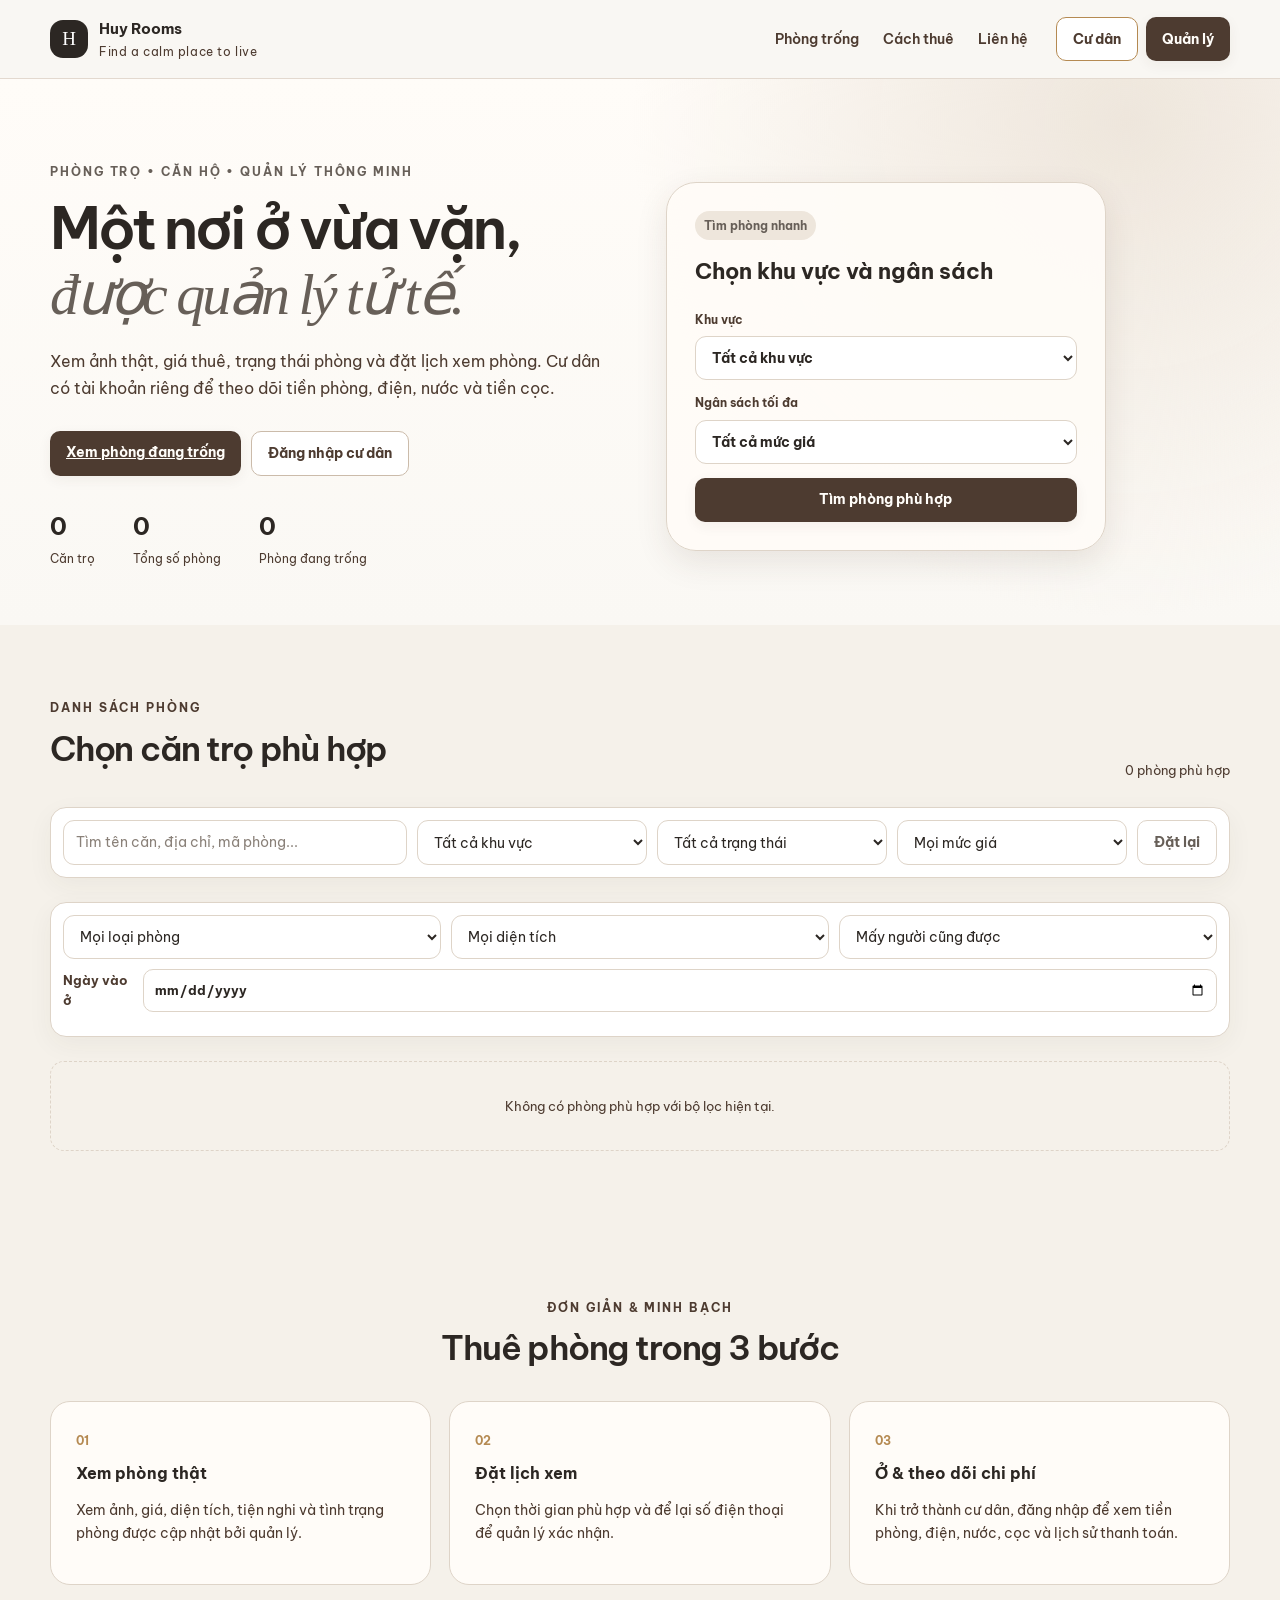
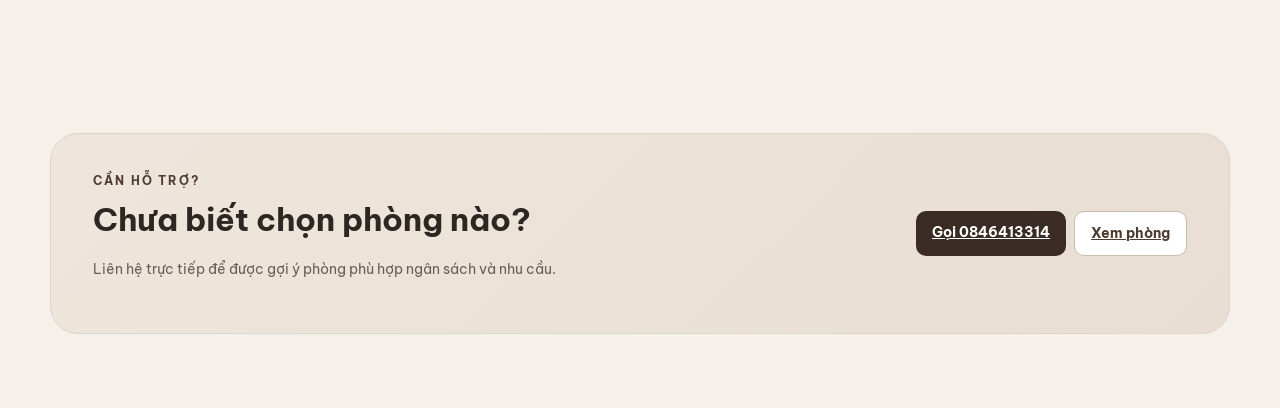
==== apps-script/Index.html @ 815662a1 "Add files via upload" ====
<!DOCTYPE html>
<html lang="vi">
<head>
  <base target="_top">
  <meta charset="UTF-8" />
  <meta name="description" content="Huy Rooms — tìm phòng trọ, xem ảnh, đặt lịch xem phòng trực tuyến." />
  <meta name="viewport" content="width=device-width, initial-scale=1.0" />
  <meta name="theme-color" content="#F6F1EA" />
  <title>Huy Rooms — Tìm phòng & Quản lý nhà trọ</title>
  <link rel="preconnect" href="https://fonts.googleapis.com">
  <link rel="preconnect" href="https://fonts.gstatic.com" crossorigin>
  <link href="https://fonts.googleapis.com/css2?family=Be+Vietnam+Pro:wght@400;500;600;700&display=swap" rel="stylesheet">
  <style>
:root{--bg:#F5F1EA;--bg-soft:#FAF8F4;--surface:#FFFCF8;--surface-elevated:#FFFFFF;--surface-muted:#EEE6DC;--primary:#4D3B30;--primary-hover:#3A2C24;--primary-soft:#E8DED3;--gold:#B58A52;--gold-hover:#9C7444;--gold-soft:#E8D5B7;--gold-pale:#F5ECDD;--sage:#718071;--sage-hover:#5D6C5F;--sage-soft:#E5ECE5;--text:#2C2723;--text-secondary:#675F58;--text-muted:#8A8179;--text-on-dark:#FFFDF9;--border:#DED4C8;--border-strong:#CBBBAA;--success:#567260;--success-bg:#E7F0E9;--warning:#7A5C33;--warning-bg:#F7EEDC;--danger:#96473E;--danger-bg:#F8E8E5;--info:#526E80;--info-bg:#E6EEF2;--sidebar-start:#2E2722;--sidebar-end:#49392F;--sidebar-text:#E8DDD1;--sidebar-muted:#B6A99E;--sidebar-active:#C49A62;--shadow-sm:0 4px 14px rgba(67,50,39,.06);--shadow-md:0 12px 32px rgba(67,50,39,.10);--shadow-lg:0 22px 60px rgba(67,50,39,.14);--focus-ring:0 0 0 3px rgba(181,138,82,.24);--radius-sm:10px;--radius-md:14px;--radius-lg:20px;--radius-xl:28px;--bg:#F5F1EA;--paper:#FFFCF8;--paper2:#EEE6DC;--beige:#E8DED3;--beige2:#CBBBAA;--ink:#2C2723;--muted:#675F58;--line:#DED4C8;--accent:#4D3B30;--accent2:#B58A52;--green:#718071;--danger:#96473E;--warn:#7A5C33;--shadow:var(--shadow-md);--radius:22px}*{box-sizing:border-box}html{scroll-behavior:smooth}body{margin:0;background:var(--bg);color:var(--ink);font-family:'Be Vietnam Pro',system-ui,-apple-system,sans-serif}.hidden{display:none!important}.container{width:min(1180px,calc(100% - 36px));margin:auto}.topbar,.resident-topbar{position:sticky;top:0;z-index:40;background:rgba(250,248,244,.88);backdrop-filter:blur(18px);border-bottom:1px solid rgba(222,212,200,.85)}.nav-wrap{height:78px;display:flex;align-items:center;gap:28px}.brand{display:flex;align-items:center;gap:11px;text-decoration:none;color:var(--ink)}.brand-mark{width:38px;height:38px;border-radius:13px;background:var(--ink);color:#fff;display:grid;place-items:center;font-family:Georgia,serif;font-size:19px}.brand strong,.brand small{display:block}.brand strong{font-size:15px}.brand small{font-size:11.5px;color:var(--muted);margin-top:2px;letter-spacing:.05em}.nav-links{display:flex;gap:24px;margin-left:auto}.nav-links a{text-decoration:none;color:#4D3B30;font-size:13.5px;font-weight:600}.nav-actions{display:flex;gap:8px}.btn{border:0;border-radius:var(--radius-sm);padding:11px 16px;font:inherit;font-size:13.5px;font-weight:700;cursor:pointer;transition:background .18s,color .18s,border-color .18s,box-shadow .18s,transform .18s;white-space:nowrap;min-height:44px}
.btn:hover{transform:translateY(-2px)}
.btn:active{transform:translateY(0)}
.btn:focus-visible{outline:none;box-shadow:var(--focus-ring)}
.btn:disabled,.btn[disabled]{opacity:.5;cursor:not-allowed;transform:none;box-shadow:none}
.btn.is-busy{opacity:.72;cursor:progress;transform:none}
.btn-primary{background:var(--primary);color:var(--text-on-dark);box-shadow:var(--shadow-sm)}
.btn-primary:hover{background:var(--primary-hover);box-shadow:var(--shadow-md)}
.btn-primary:disabled{background:var(--primary);box-shadow:none}
.btn-gold{background:var(--gold);color:var(--text);box-shadow:var(--shadow-sm)}
.btn-gold:hover{background:var(--gold-hover);color:#fff;box-shadow:var(--shadow-md)}
.btn-gold-outline{background:var(--surface-elevated);border:1.5px solid var(--gold);color:var(--primary)}
.btn-gold-outline:hover{background:var(--gold-pale);border-color:var(--gold-hover)}
.btn-dark{background:var(--primary-hover);color:#fff}
.btn-dark:hover{background:#2C2018}
.btn-light{background:var(--surface-elevated);border:1px solid var(--border-strong);color:var(--primary)}
.btn-light:hover{background:var(--surface-muted);border-color:var(--gold-soft)}
.btn-ghost{background:transparent;border:1px solid var(--border);color:var(--text-secondary)}
.btn-ghost:hover{background:var(--surface-muted);color:var(--primary)}
.btn-danger{background:var(--danger-bg);color:var(--danger);border:1px solid #F3D9D3}
.btn-danger:hover{background:var(--danger);color:#fff;border-color:var(--danger)}
.full{width:100%}.hero{padding:76px 0 58px;background:radial-gradient(circle at 85% 15%,#E8DED3 0,transparent 34%),linear-gradient(180deg,#FAF8F4,#F5F1EA)}.hero-grid{display:grid;grid-template-columns:1.25fr .75fr;gap:58px;align-items:center}.eyebrow{font-size:12px;letter-spacing:.16em;font-weight:700;color:#675F58}.eyebrow.dark{color:var(--accent)}.hero h1{font-size:60px;line-height:1.06;letter-spacing:-.052em;margin:14px 0 20px;font-weight:600}.hero h1 span{color:#675F58;font-family:Georgia,serif;font-style:italic;font-weight:400}.hero-copy>p{font-size:15px;line-height:1.8;color:var(--muted);max-width:690px}.hero-actions{display:flex;gap:10px;margin:28px 0}.hero-stats{display:flex;gap:38px;margin-top:32px}.stat-mini strong{display:block;font-size:24px}.stat-mini span{font-size:12px;color:var(--muted)}.hero-card{background:rgba(255,252,248,.92);border:1px solid var(--line);border-radius:30px;padding:28px;box-shadow:var(--shadow)}.soft-chip{display:inline-flex;padding:6px 9px;border-radius:999px;background:#EEE6DC;color:#675F58;font-size:11.5px;font-weight:700}.hero-card h3{font-size:22px;margin:14px 0 22px}.quick-filter{display:grid;gap:14px}label{font-size:12px;font-weight:700;color:var(--primary);display:grid;gap:7px}input,select,textarea{width:100%;border:1px solid var(--border);background:var(--surface-elevated);border-radius:11px;padding:11px 12px;color:var(--text);font:inherit;font-size:14px;outline:none;transition:border-color .16s,box-shadow .16s}input::placeholder,textarea::placeholder{color:var(--text-muted)}input:focus,select:focus,textarea:focus{border-color:var(--gold);box-shadow:var(--focus-ring)}input:disabled,select:disabled,textarea:disabled{background:var(--surface-muted);color:var(--text-muted);cursor:not-allowed}input.field-error,select.field-error,textarea.field-error{border-color:var(--danger)}.field-error-msg{font-size:12px;color:var(--danger);margin-top:-2px}.section{padding:74px 0}.section.muted{background:#F5F1EA}.section-head{display:flex;align-items:end;justify-content:space-between;gap:20px;margin-bottom:26px}.section-head.centered{display:block;text-align:center}.section-head h2{font-size:34px;letter-spacing:-.035em;margin:5px 0;font-weight:600}.view-count{font-size:12.5px;color:var(--muted)}.filter-bar{display:grid;grid-template-columns:1.5fr repeat(3,1fr) auto;gap:10px;padding:12px;background:#fff;border:1px solid var(--line);border-radius:16px;margin-bottom:24px;box-shadow:0 8px 26px rgba(67,50,39,.05)}.filter-bar input,.filter-bar select{margin:0}.property-grid{display:grid;grid-template-columns:repeat(2,1fr);gap:22px}.property-card{background:var(--surface-elevated);border:1px solid var(--border);border-radius:var(--radius-xl);overflow:hidden;transition:transform .2s,box-shadow .2s,border-color .2s;box-shadow:var(--shadow-sm)}.property-card:hover{transform:translateY(-2px);box-shadow:var(--shadow-md);border-color:var(--gold-soft)}.room-row{transition:border-color .16s,background .16s}.room-row:hover{border-color:var(--gold-soft);background:var(--gold-pale)}.property-cover{height:220px;position:relative;background:linear-gradient(135deg,#CBBBAA,#A8998A);overflow:hidden}.property-cover img{width:100%;height:100%;object-fit:cover;display:block}.property-cover-fallback{position:absolute;inset:0;background:radial-gradient(circle at 20% 20%,rgba(255,255,255,.3),transparent 28%),linear-gradient(135deg,#CBBBAA,#8A8179)}.property-cover-overlay{position:absolute;inset:0;background:linear-gradient(180deg,transparent 38%,rgba(44,39,35,.72));display:flex;align-items:flex-end;padding:20px;color:#fff}.property-cover-overlay h3{font-size:22px;margin:7px 0 4px}.property-cover-overlay p{font-size:12px;margin:0;opacity:.86}.pill{font-size:11.5px;padding:5px 8px;border-radius:999px;background:rgba(255,255,255,.9);color:#4D3B30;font-weight:700}.property-body{padding:18px}.property-meta{display:flex;gap:14px;flex-wrap:wrap;font-size:12.5px;color:var(--muted);margin-bottom:14px}.room-list{display:grid;gap:10px}.room-row{display:grid;grid-template-columns:58px 1fr auto auto;gap:12px;align-items:center;padding:11px;background:#FAF8F4;border:1px solid #EEE6DC;border-radius:14px}.room-thumb{width:58px;height:58px;border-radius:11px;background:#E8DED3;object-fit:cover}.room-thumb-placeholder{display:grid;place-items:center;font-size:18px;color:#675F58}.room-name strong{font-size:14px;display:block}.room-name small{font-size:11.5px;color:var(--muted);display:block;margin-top:3px}.room-price{text-align:right}.room-price strong{font-size:14px;display:block}.room-price small{font-size:11px;color:var(--muted)}.status-dot{font-size:11px;font-weight:700;padding:5px 7px;border-radius:999px;white-space:nowrap;display:inline-block}.status-available{background:var(--sage-soft);color:var(--sage-hover)}.status-reserved{background:var(--warning-bg);color:var(--warning)}.status-occupied{background:var(--surface-muted);color:var(--text-secondary)}.status-maintenance{background:var(--danger-bg);color:var(--danger)}.room-actions{display:grid;gap:6px;justify-items:end}.btn-mini{border:0;border-radius:8px;background:var(--accent);color:#fff;font-size:11px;font-weight:700;padding:7px 9px;cursor:pointer}.btn-mini[disabled]{opacity:.4;cursor:not-allowed}.amenities{display:flex;flex-wrap:wrap;gap:5px;margin-top:6px}.amenity{font-size:11px;background:#EEE6DC;color:#675F58;padding:4px 6px;border-radius:6px}.steps{display:grid;grid-template-columns:repeat(3,1fr);gap:18px}.step{background:#FFFCF8;border:1px solid var(--line);border-radius:20px;padding:25px}.step span{font-size:12px;color:#B58A52;font-weight:700}.step h3{font-size:16px;margin:10px 0 8px}.step p{font-size:13.5px;line-height:1.7;color:var(--muted)}.contact-card{background:#E8DED3;border-radius:28px;padding:38px 42px;display:flex;align-items:center;justify-content:space-between;gap:26px}.contact-card h2{font-size:32px;margin:5px 0}.contact-card p{font-size:14px;color:#675F58}.contact-actions{display:flex;gap:8px}
/* admin */.admin-shell{min-height:100vh;display:grid;grid-template-columns:248px 1fr;background:#F5F1EA}.sidebar{position:sticky;top:0;height:100vh;background:linear-gradient(180deg,var(--sidebar-start),var(--sidebar-end));color:#fff;padding:20px 14px;display:flex;flex-direction:column}.sidebar-brand{display:flex;gap:11px;align-items:center;padding:5px 8px 23px;border-bottom:1px solid rgba(255,255,255,.08);margin-bottom:10px}.sidebar-brand .brand-mark{background:var(--gold-pale);color:var(--primary-hover)}.sidebar-brand strong,.sidebar-brand small{display:block}.sidebar-brand strong{font-size:13px;color:var(--sidebar-text)}.sidebar-brand small{font-size:11.5px;color:var(--sidebar-muted);margin-top:2px}.side-nav{display:grid;gap:3px}.side-link{border:0;background:transparent;color:var(--sidebar-muted);padding:11px 12px;border-radius:10px;text-align:left;font:inherit;font-size:13.5px;font-weight:600;cursor:pointer;display:flex;gap:10px;align-items:center;transition:background .18s,color .18s;position:relative}.side-link .lc{color:#B69463;flex:none;transition:color .18s}.side-link:hover{background:rgba(255,255,255,.07);color:var(--sidebar-text)}.side-link.active{background:rgba(255,255,255,.10);color:#fff;box-shadow:inset 3px 0 0 var(--sidebar-active)}.side-link.active .lc,.side-link:hover .lc{color:var(--sidebar-active)}.sidebar-bottom{margin-top:auto;color:var(--sidebar-muted)}.sidebar-bottom .btn-light{background:rgba(255,255,255,.06);border-color:rgba(255,255,255,.14);color:var(--sidebar-text)}.admin-main{min-width:0}.admin-topbar{height:82px;background:rgba(255,252,248,.95);border-bottom:1px solid var(--line);padding:0 26px;display:flex;align-items:center;justify-content:space-between;gap:20px;position:sticky;top:0;z-index:20}.admin-topbar small{font-size:11px;letter-spacing:.13em;color:var(--muted);font-weight:700}.admin-topbar h2{font-size:21px;margin:4px 0 0}.admin-actions{display:flex;gap:8px}.admin-content{padding:24px}.admin-view{display:none}.admin-view.active{display:block}.dashboard-grid{display:grid;grid-template-columns:repeat(5,1fr);gap:13px;margin-bottom:16px}.metric{background:var(--surface-elevated);border:1px solid var(--line);border-radius:var(--radius-md);padding:17px;box-shadow:var(--shadow-sm)}.metric small{font-size:11.5px;color:var(--text-secondary);letter-spacing:.04em;font-weight:700}.metric strong{display:block;font-size:24px;margin-top:7px;color:var(--text)}.metric .trend{font-size:11px;color:var(--text-muted);margin-top:7px}.admin-grid-2{display:grid;grid-template-columns:1.2fr .8fr;gap:16px}.panel{background:#fff;border:1px solid var(--line);border-radius:18px;padding:18px}.panel+.panel{margin-top:14px}.panel-head{display:flex;align-items:center;justify-content:space-between;gap:12px;margin-bottom:13px}.panel-head h3{font-size:14px;margin:0}.panel-head p{font-size:11.5px;color:var(--muted);margin:3px 0 0}.table-wrap{overflow:auto}.data-table{border-collapse:collapse;width:100%;font-size:13.5px}.data-table thead{background:var(--surface-muted)}.data-table th{text-align:left;font-size:11px;color:var(--primary);letter-spacing:.05em;font-weight:700;padding:11px 7px;border-bottom:1px solid var(--border)}.data-table td{padding:10px 7px;border-bottom:1px solid var(--surface-muted);vertical-align:middle;color:var(--text)}.data-table tbody tr:nth-child(even){background:rgba(238,230,220,.32)}.data-table tbody tr{transition:background .16s}.data-table tbody tr:hover{background:var(--gold-pale)}.data-table tr:last-child td{border-bottom:0}.data-table input.inline-input{padding:7px 8px;min-width:100px}.table-actions{display:flex;gap:5px;flex-wrap:wrap}.icon-btn{border:1px solid var(--border);background:var(--surface-elevated);color:var(--primary);border-radius:8px;padding:6px 8px;font:inherit;font-size:13px;cursor:pointer;transition:background .16s,border-color .16s}.icon-btn:hover{background:var(--gold-pale);border-color:var(--gold-soft)}.icon-btn:focus-visible{outline:none;box-shadow:var(--focus-ring)}.icon-btn.danger{color:var(--danger);background:var(--danger-bg);border-color:#F3D9D3}.icon-btn.danger:hover{background:#F3D9D3}.property-admin-card{background:#fff;border:1px solid var(--line);border-radius:18px;margin-bottom:13px;overflow:hidden}.property-admin-head{padding:14px 16px;display:flex;align-items:center;justify-content:space-between;gap:12px;border-bottom:1px solid var(--line)}.property-admin-title{display:flex;gap:10px;align-items:center}.admin-property-thumb{width:48px;height:48px;border-radius:11px;background:#E8DED3;object-fit:cover}.property-admin-head h3{font-size:13px;margin:0}.property-admin-head p{font-size:11.5px;color:var(--muted);margin:4px 0 0}.property-admin-actions{display:flex;gap:6px}.property-admin-body{padding:8px 16px 16px}.select-small{padding:7px 8px;border-radius:8px;font-size:13px}.thumb-mini{width:38px;height:38px;border-radius:8px;object-fit:cover;background:#EEE6DC}.empty{padding:34px;text-align:center;color:var(--muted);border:1px dashed #DED4C8;border-radius:14px;font-size:13px}.appointment-card{display:grid;grid-template-columns:auto 1fr auto;gap:12px;align-items:center;border:1px solid var(--line);border-radius:14px;padding:12px;margin-bottom:9px}.appt-date{width:52px;height:52px;border-radius:12px;background:#EEE6DC;display:grid;place-items:center;text-align:center}.appt-date strong{font-size:16px}.appt-date small{font-size:11px;color:var(--muted)}.appt-info strong{font-size:13.5px;display:block}.appt-info span,.appt-info small{font-size:11.5px;color:var(--muted);display:block;margin-top:2px}.appt-actions{display:flex;gap:5px;flex-wrap:wrap}.settings-grid{display:grid;grid-template-columns:repeat(2,1fr);gap:14px}.settings-card{background:#fff;border:1px solid var(--line);border-radius:17px;padding:18px}.settings-card h3{font-size:14px;margin-top:0}.settings-card p{font-size:13px;color:var(--muted);line-height:1.7}.code-note,.smart-note{background:#F5F1EA;border:1px solid var(--line);border-radius:10px;padding:11px;font-size:11.5px;line-height:1.6;color:#675F58}.smart-note{color:#4D3B30}.badge{display:inline-flex;align-items:center;padding:5px 7px;border-radius:999px;font-size:11px;font-weight:700}.badge-paid{background:var(--sage-soft);color:var(--sage-hover)}.badge-unpaid{background:var(--surface-muted);color:var(--text-secondary)}.badge-partial{background:var(--warning-bg);color:var(--warning)}.badge-overdue{background:var(--danger-bg);color:var(--danger)}.money-positive{font-weight:700}.reminder-box{border:1px solid #E8DED3;background:#FFFCF8;border-radius:14px;padding:13px;margin-bottom:9px}.reminder-box strong{display:block;font-size:13.5px}.reminder-box span{font-size:11.5px;color:var(--muted)}
/* resident */.resident-shell{min-height:100vh;background:#F5F1EA}.resident-content{padding:34px 0 70px}.resident-welcome{background:linear-gradient(135deg,#E8DED3,#EEE6DC);border:1px solid #DED4C8;border-radius:26px;padding:28px;margin-bottom:18px}.resident-welcome h1{font-size:28px;margin:5px 0}.resident-welcome p{font-size:13.5px;color:#675F58}.resident-grid{display:grid;grid-template-columns:repeat(3,1fr);gap:14px}.resident-card{background:#fff;border:1px solid var(--line);border-radius:18px;padding:18px}.resident-card h3{font-size:13px;margin:0 0 10px;color:var(--text-secondary)}.resident-card{background:var(--surface-elevated);box-shadow:var(--shadow-sm)}.big-number{font-size:25px;font-weight:600;color:var(--primary)}.rs-due .big-number{color:var(--danger)}.rs-due{border-color:var(--danger-bg)}.rs-deposit .big-number{color:var(--gold-hover)}.kv{display:flex;justify-content:space-between;gap:15px;border-top:1px solid #EEE6DC;padding:9px 0;font-size:13px}.kv:first-of-type{border-top:0}.kv span{color:var(--muted)}.bill-breakdown{margin-top:12px}.bill-row{display:flex;justify-content:space-between;font-size:13px;padding:7px 0;border-bottom:1px solid #EEE6DC}.bill-row.total{font-size:14px;font-weight:700;border-top:1px solid var(--line);border-bottom:0;margin-top:4px}.resident-history{grid-column:1/-1}.progress-line{height:7px;background:#EEE6DC;border-radius:999px;overflow:hidden;margin-top:8px}.progress-line i{display:block;height:100%;background:#675F58;border-radius:inherit}
/* modal */.modal{position:fixed;inset:0;z-index:100;display:grid;place-items:center;padding:18px}.modal-backdrop{position:absolute;inset:0;background:rgba(44,39,35,.45);backdrop-filter:blur(5px)}.modal-card{position:relative;width:min(680px,100%);max-height:91vh;overflow:auto;background:#FFFCF8;border:1px solid #E8DED3;border-radius:23px;padding:25px;box-shadow:var(--shadow)}.modal-card.small{width:min(420px,100%)}.modal-card.wide{width:min(790px,100%)}.modal-close{position:absolute;right:14px;top:10px;width:34px;height:34px;display:grid;place-items:center;border:0;border-radius:50%;background:var(--surface-muted);color:var(--primary);font-size:20px;cursor:pointer;transition:background .16s,color .16s}.modal-close:hover{background:var(--gold-soft);color:var(--primary-hover)}.modal-close:focus-visible{outline:none;box-shadow:var(--focus-ring)}.modal-card h3{font-size:19px;margin:0 0 16px}.modal-icon{font-size:25px;margin-bottom:10px}.muted-text{font-size:13px;color:var(--muted);line-height:1.6}.form-grid{display:grid;grid-template-columns:1fr 1fr;gap:12px}.span-2{grid-column:span 2}.stack-form{display:grid;gap:12px}.booking-summary{background:#F5F1EA;border:1px solid var(--line);border-radius:13px;padding:13px;margin-bottom:15px}.booking-summary h4{font-size:13px;margin:0 0 5px}.booking-summary p{font-size:11.5px;color:var(--muted);margin:0}.form-section-title{font-size:12px;font-weight:700;color:#675F58;border-bottom:1px solid var(--line);padding:5px 0}.calc-card{background:#F5F1EA;border:1px solid var(--line);border-radius:12px;padding:11px;display:flex;flex-direction:column;justify-content:center}.calc-card small{font-size:11px;color:var(--muted)}.calc-card strong{font-size:17px;margin:3px 0}.calc-card span{font-size:11px;color:var(--muted)}.invoice-total-preview{background:#EEE6DC;border-radius:13px;padding:13px;display:flex;justify-content:space-between;align-items:center}.invoice-total-preview span{font-size:12px;color:#675F58}.invoice-total-preview strong{font-size:19px}.upload-zone{position:relative;border:1px dashed #CBBBAA;background:#FAF8F4;border-radius:13px;padding:14px;display:flex;align-items:center;gap:12px}.upload-zone input{border:0;background:transparent;padding:0}.upload-zone span{font-size:11px;color:var(--muted);font-weight:400}.image-preview-grid{display:grid;grid-template-columns:repeat(5,1fr);gap:7px;margin-top:9px}.image-preview{position:relative;aspect-ratio:1;border-radius:10px;overflow:hidden;background:#EEE6DC}.image-preview img{width:100%;height:100%;object-fit:cover}.image-preview button{position:absolute;top:4px;right:4px;width:22px;height:22px;border:0;border-radius:999px;background:rgba(44,39,35,.78);color:#fff;cursor:pointer;font-size:12px}.toast{position:fixed;right:18px;bottom:18px;z-index:200;max-width:360px;background:#2C2723;color:#fff;padding:12px 14px;border-radius:12px;box-shadow:var(--shadow);font-size:13px;opacity:0;transform:translateY(16px);pointer-events:none;transition:.2s}.toast.show{opacity:1;transform:none}
@media(max-width:1050px){.hero-grid{grid-template-columns:1fr}.property-grid{grid-template-columns:1fr}.dashboard-grid{grid-template-columns:repeat(3,1fr)}.admin-grid-2{grid-template-columns:1fr}.filter-bar{grid-template-columns:1fr 1fr}.admin-shell{grid-template-columns:72px 1fr}.sidebar-brand div,.side-link span{display:none}.sidebar-brand{justify-content:center}.side-link{justify-content:center;font-size:13.5px}.sidebar-bottom .btn{font-size:0}.sidebar-bottom .btn:after{content:'←';font-size:16px}.resident-grid{grid-template-columns:1fr 1fr}}
@media(max-width:720px){.container{width:min(100% - 24px,1180px)}.nav-links{display:none}.nav-wrap{height:68px}.nav-actions{margin-left:auto}.nav-actions .btn-light{display:none}.hero{padding:48px 0 38px}.hero h1{font-size:41px}.hero-stats{gap:20px;flex-wrap:wrap}.section{padding:52px 0}.section-head{align-items:flex-start}.section-head h2{font-size:27px}.filter-bar{grid-template-columns:1fr}.steps{grid-template-columns:1fr}.contact-card{display:block;padding:27px}.contact-actions{display:grid;margin-top:18px}.room-row{grid-template-columns:50px 1fr auto}.room-thumb{width:50px;height:50px}.room-actions{grid-column:2/-1;grid-template-columns:auto auto;justify-content:start}.room-price{grid-column:3;grid-row:1;text-align:right}.admin-topbar{height:auto;min-height:76px;padding:12px}.admin-topbar small{display:none}.admin-actions .btn-light{display:none}.admin-content{padding:12px}.dashboard-grid{grid-template-columns:1fr 1fr}.settings-grid,.resident-grid{grid-template-columns:1fr}.form-grid{grid-template-columns:1fr}.span-2{grid-column:span 1}.image-preview-grid{grid-template-columns:repeat(3,1fr)}.property-admin-head{align-items:flex-start;flex-direction:column}.appointment-card{grid-template-columns:auto 1fr}.appt-actions{grid-column:1/-1}.resident-history{grid-column:1}.property-cover{height:190px}}
.gallery-head{margin-bottom:14px}.gallery-head h3{margin-bottom:5px}.gallery-head p{font-size:12px;color:var(--muted);margin:0}.gallery-grid{display:grid;grid-template-columns:2fr 1fr 1fr;gap:8px}.gallery-grid img{width:100%;height:180px;object-fit:cover;border-radius:12px;background:#EEE6DC}.gallery-grid img:first-child{grid-row:span 2;height:368px}.gallery-grid .gallery-empty{grid-column:1/-1;padding:60px;text-align:center;background:#F5F1EA;border-radius:15px;color:var(--muted);font-size:12px}.gallery-info{display:flex;gap:10px;flex-wrap:wrap;margin-top:14px}.gallery-info span{font-size:11.5px;background:#EEE6DC;padding:6px 8px;border-radius:8px}@media(max-width:720px){.gallery-grid{grid-template-columns:1fr 1fr}.gallery-grid img,.gallery-grid img:first-child{height:150px;grid-row:auto}.gallery-grid img:first-child{grid-column:1/-1;height:220px}}

</style>
  <style>
/* ============================================================
   mobile.css — lớp giao diện cho điện thoại + trạng thái đồng bộ
   Nạp SAU styles.css. Không sửa file gốc.
   ============================================================ */

/* ---------- Thanh trạng thái đồng bộ (mọi kích thước) ---------- */
.sync-pill{
  position:fixed;right:14px;bottom:14px;z-index:120;
  display:inline-flex;align-items:center;gap:8px;
  border:1px solid var(--line);background:#FFFCF8;color:var(--ink);
  border-radius:999px;padding:9px 14px;font:inherit;font-size:12px;font-weight:600;
  box-shadow:0 10px 30px rgba(67,50,39,.16);cursor:pointer;
}
.sync-pill:disabled{opacity:.6}
.sync-dot{width:9px;height:9px;border-radius:50%;background:var(--muted);flex:0 0 auto}
.sync-pill.ok .sync-dot{background:var(--green)}
.sync-pill.busy .sync-dot{background:var(--warn);animation:syncPulse 1s infinite}
.sync-pill.err .sync-dot{background:var(--danger)}
.sync-pill.off .sync-dot{background:var(--beige2)}
@keyframes syncPulse{0%,100%{opacity:1}50%{opacity:.25}}
@media(prefers-reduced-motion:reduce){.sync-pill.busy .sync-dot{animation:none}}

/* ---------- Thẻ kết nối trong Cài đặt ---------- */
.conn-card{background:#fff;border:1px solid var(--line);border-radius:18px;padding:18px}
.conn-card h3{margin:0 0 6px}
.conn-card label{display:block;font-size:12px;font-weight:600;color:var(--muted);margin:12px 0 4px}
.conn-card input{width:100%;padding:12px;border:1px solid var(--line);border-radius:12px;font:inherit;font-size:15px;background:#FFFCF8}
.conn-actions{display:flex;flex-wrap:wrap;gap:10px;margin-top:14px}
.conn-state{margin-top:12px;font-size:13px;color:var(--muted);line-height:1.6}
.conn-state b{color:var(--ink)}

/* ---------- Nút mở menu & tabbar chỉ hiện trên điện thoại ---------- */
.mobile-tabbar,.mobile-fab,.mobile-only{display:none}

@media(max-width:860px){
  /* Chữ và vùng bấm to hơn cho ngón tay */
  .btn{font-size:14px;padding:13px 16px;border-radius:14px}
  .icon-btn{font-size:13px;padding:10px 12px;border-radius:10px}
  .select-small,.inline-input{font-size:16px;padding:10px}
  input,select,textarea{font-size:16px} /* chặn iOS tự phóng to khi gõ */
  .mobile-only{display:block}

  /* ----- Khung quản lý ----- */
  .admin-shell{display:block;min-height:100vh}
  .sidebar{display:none}
  .admin-main{display:block}
  .admin-topbar{
    height:auto;min-height:60px;padding:10px 14px;gap:10px;
    align-items:center;position:sticky;top:0;z-index:40;
    background:rgba(255,252,248,.97);backdrop-filter:blur(12px)
  }
  .admin-topbar h2{font-size:19px;margin:0}
  .admin-actions{display:none}
  .admin-content{padding:12px 12px calc(96px + env(safe-area-inset-bottom))}

  /* ----- Thanh tab dưới cùng ----- */
  .mobile-tabbar{
    display:grid;grid-template-columns:repeat(5,1fr);
    position:fixed;left:0;right:0;bottom:0;z-index:90;
    background:rgba(255,252,248,.98);backdrop-filter:blur(14px);
    border-top:1px solid var(--line);
    padding:6px 4px calc(6px + env(safe-area-inset-bottom))
  }
  .mobile-tabbar button{
    position:relative;border:0;background:none;font:inherit;color:var(--muted);
    display:flex;flex-direction:column;align-items:center;gap:3px;
    padding:8px 2px;font-size:10.5px;font-weight:600;border-radius:12px;cursor:pointer
  }
  .mobile-tabbar button i{font-style:normal;font-size:18px;line-height:1}
  .mobile-tabbar button.active{color:var(--primary);background:var(--surface-muted);position:relative}
  .mobile-tabbar button.active:after{content:'';position:absolute;top:2px;left:50%;transform:translateX(-50%);width:16px;height:3px;border-radius:99px;background:var(--gold)}
  .mobile-tabbar button .tab-badge{
    position:absolute;top:2px;left:50%;transform:translateX(4px);
    background:var(--danger);color:#fff;border-radius:999px;
    font-size:9px;line-height:1.5;padding:0 5px
  }

  /* ----- Nút thêm nhanh ----- */
  .mobile-fab{
    display:grid;place-items:center;position:fixed;
    right:16px;bottom:calc(78px + env(safe-area-inset-bottom));z-index:95;
    width:56px;height:56px;border-radius:50%;border:0;
    background:var(--ink);color:#fff;font-size:26px;line-height:1;
    box-shadow:0 14px 34px rgba(44,39,35,.32);cursor:pointer
  }
  .sync-pill{right:16px;bottom:calc(16px + env(safe-area-inset-bottom));padding:8px 12px;font-size:11.5px}
  body:has(#adminApp:not(.hidden)) .sync-pill{bottom:calc(78px + env(safe-area-inset-bottom));right:82px}

  /* Menu thêm nhanh */
  .fab-sheet{
    position:fixed;inset:0;z-index:96;display:none;
    background:rgba(44,39,35,.35);backdrop-filter:blur(2px)
  }
  .fab-sheet.show{display:block}
  .fab-sheet-inner{
    position:absolute;left:12px;right:12px;
    bottom:calc(142px + env(safe-area-inset-bottom));
    background:#FFFCF8;border:1px solid var(--line);border-radius:20px;overflow:hidden
  }
  .fab-sheet-inner button{
    display:block;width:100%;text-align:left;border:0;border-bottom:1px solid var(--line);
    background:none;font:inherit;font-size:16px;padding:16px 18px;cursor:pointer
  }
  .fab-sheet-inner button:last-child{border-bottom:0}

  /* ----- Bảng biến thành thẻ ----- */
  .data-table{font-size:14px;border-collapse:separate}
  .table-wrap{overflow:visible}
  .data-table thead{display:none}
  .data-table,.data-table tbody,.data-table tr,.data-table td{display:block;width:100%}
  .data-table tr{
    background:#FFFCF8;border:1px solid var(--line);border-radius:16px;
    padding:6px 12px;margin-bottom:10px
  }
  .data-table td{
    display:flex;align-items:center;justify-content:space-between;gap:14px;
    padding:9px 0;border:0;border-bottom:1px dashed var(--line);text-align:right
  }
  .data-table td:last-child{border-bottom:0}
  .data-table td:before{
    content:attr(data-label);flex:0 0 40%;text-align:left;
    color:var(--muted);font-size:11.5px;font-weight:700;letter-spacing:.03em;text-transform:uppercase
  }
  .data-table td:empty{display:none}
  .data-table td[data-label=""]{display:block;text-align:left}
  .data-table td[data-label=""]:before{display:none}
  .data-table td .table-actions{display:grid;grid-template-columns:1fr 1fr;gap:8px;width:100%}
  .data-table td .table-actions .icon-btn{width:100%;text-align:center}
  .data-table td .inline-input,.data-table td .select-small{max-width:58%;min-width:0}
  .data-table td img.thumb-mini{width:64px;height:64px;border-radius:12px;object-fit:cover}
  .data-table td .empty{width:100%;text-align:left}

  /* ----- Panel & danh sách ----- */
  .panel{padding:14px;border-radius:16px}
  .panel-head{flex-direction:column;align-items:stretch;gap:10px}
  .panel-head .btn{width:100%}
  .dashboard-grid{grid-template-columns:1fr 1fr;gap:10px}
  .metric{padding:14px}
  .metric strong{font-size:22px}
  .property-admin-card{border-radius:16px}
  .property-admin-actions{display:grid;grid-template-columns:1fr 1fr 1fr;gap:8px;width:100%}
  .property-admin-actions .icon-btn{width:100%;text-align:center}

  /* ----- Modal thành sheet kéo từ dưới lên ----- */
  .modal{padding:0;place-items:end center}
  .modal-card{
    width:100%;max-height:92vh;border-radius:22px 22px 0 0;
    padding:22px 16px calc(22px + env(safe-area-inset-bottom));
    animation:sheetUp .22s ease-out
  }
  .modal-card:before{
    content:'';display:block;width:44px;height:4px;border-radius:99px;
    background:var(--beige2);margin:-8px auto 14px
  }
  .modal-close{top:12px;right:12px;width:38px;height:38px;font-size:20px}
  .form-grid{grid-template-columns:1fr}
  .form-grid .btn[type=submit],.form-grid button[type=submit]{
    position:sticky;bottom:0;width:100%;padding:15px;font-size:15px
  }
  @keyframes sheetUp{from{transform:translateY(26px);opacity:.6}to{transform:none;opacity:1}}
  @media(prefers-reduced-motion:reduce){.modal-card{animation:none}}

  /* ----- Trang khách ----- */
  .nav-actions{display:flex;gap:8px}
  .nav-actions .btn-light{display:inline-block}
  .nav-actions .btn{padding:10px 12px;font-size:12.5px}
  .hero h1{font-size:33px;line-height:1.15}
  .hero-actions{display:grid;gap:10px}
  .hero-actions .btn{width:100%;text-align:center}
  .filter-bar{position:sticky;top:60px;z-index:20;background:var(--bg);padding:10px 0}
  .filter-bar input,.filter-bar select{padding:13px}
  .room-row{grid-template-columns:64px 1fr;row-gap:8px;padding:12px}
  .room-thumb{width:64px;height:64px}
  .room-price{grid-column:2;grid-row:2;text-align:left}
  .room-actions{grid-column:1/-1;display:grid;grid-template-columns:1fr 1fr;gap:8px;align-items:center}
  .room-actions .btn-mini{padding:11px;font-size:13px;width:100%}
  .amenity{font-size:11px}

  /* ----- Cổng cư dân ----- */
  .resident-content{padding:14px 0 40px}
  .resident-grid{grid-template-columns:1fr}
}

@media(max-width:420px){
  .dashboard-grid{grid-template-columns:1fr}
  .property-admin-actions{grid-template-columns:1fr 1fr}
  .data-table td:before{flex-basis:44%}
}

/* ============================================================
   v4-phase1 — bổ sung: an toàn, tiếp cận và các thành phần mới
   ============================================================ */

/* Ô honeypot chống bot: ẩn hoàn toàn với người thật */
.hp-field{
  position:absolute!important;left:-9999px!important;top:auto!important;
  width:1px;height:1px;overflow:hidden;opacity:0;pointer-events:none
}

/* Hiển thị mã PIN một lần */
.pin-display{
  font-size:34px;font-weight:700;letter-spacing:.35em;text-align:center;
  background:var(--paper2);border:1px dashed var(--beige2);border-radius:16px;
  padding:18px 10px 18px 20px;margin:14px 0;user-select:all
}

/* Badge trong bottom sheet "Khác" */
.more-badge{
  display:inline-block;margin-left:8px;background:var(--danger);color:#fff;
  border-radius:999px;font-size:11px;line-height:1.6;padding:1px 8px;font-weight:700
}
.more-badge.hidden{display:none}

/* Nút đang xử lý: tránh bấm hai lần */
button.is-busy{opacity:.65;cursor:progress}
button:disabled{opacity:.6;cursor:not-allowed}

/* Trạng thái focus rõ ràng cho bàn phím / trình đọc màn hình */
button:focus-visible,a:focus-visible,input:focus-visible,select:focus-visible,textarea:focus-visible{
  outline:2px solid var(--accent);outline-offset:2px;border-radius:8px
}

@media(max-width:860px){
  /* Mọi vùng bấm chính tối thiểu 44px */
  .mobile-tabbar button{min-height:48px;font-size:11.5px}
  .icon-btn{min-height:44px}
  .btn{min-height:44px}
  .select-small,.inline-input{min-height:44px}
  .modal-close{min-width:44px;min-height:44px}
  .fab-sheet-inner button{min-height:52px}
  .sync-pill{min-height:40px}
  /* Bottom sheet "Khác" nằm sát thanh tab, không che nút đồng bộ / FAB */
  #moreSheet .fab-sheet-inner{bottom:calc(84px + env(safe-area-inset-bottom))}
}

/* ============================================================
   v4 giai đoạn 2 — hợp đồng thuê: thẻ, chip, cảnh báo, timeline
   ============================================================ */

.lease-card{display:flex;align-items:center;justify-content:space-between;gap:12px;
  border:1px solid var(--line);border-radius:14px;padding:14px 16px;margin-bottom:10px;background:#fff}
.lease-card-main{cursor:pointer;min-width:0}
.lease-sub{color:var(--muted);font-size:13px;margin-top:3px}
.lease-chip{display:inline-block;border-radius:999px;padding:2px 10px;font-size:11.5px;font-weight:700;vertical-align:1px}
.lease-draft{background:#EEE6DC;color:#7A5C33}
.lease-active{background:#E5ECE5;color:#4A5A4C}
.lease-ending{background:#F5ECDD;color:#7A5C33}
.lease-ended{background:#EEE6DC;color:#675F58}
.lease-cancelled{background:#F8E8E5;color:#96473E}
.lease-warn{display:inline-block;border-radius:999px;padding:2px 10px;font-size:11.5px;font-weight:700}
.lease-warn.lv30,.lease-alert.lv30{background:#F5F1EA;color:#7A5C33}
.lease-warn.lv15,.lease-alert.lv15{background:#F0E3CC;color:#7A5C33}
.lease-warn.lv7,.lease-alert.lv7{background:#F8E8E5;color:#7A382F}
.lease-alerts{border:1px solid var(--line);border-radius:14px;padding:12px 14px;margin-bottom:14px;background:#FFFCF8}
.lease-alerts h4{margin:0 0 8px;font-size:13.5px}
.lease-alert{display:block;width:100%;text-align:left;border:0;border-radius:10px;
  padding:9px 12px;margin-bottom:6px;font:inherit;font-size:13px;cursor:pointer}

/* Chi tiết hợp đồng */
.lease-detail-body{max-height:72vh;overflow:auto;padding-right:4px}
.lease-head-grid{display:grid;grid-template-columns:repeat(auto-fit,minmax(190px,1fr));gap:8px 18px;margin-bottom:10px}
.lease-section-title{margin:16px 0 8px;font-size:14px;border-top:1px dashed var(--line);padding-top:14px}
.occ-row{display:flex;justify-content:space-between;align-items:center;gap:10px;
  border:1px solid var(--line);border-radius:11px;padding:10px 12px;margin-bottom:8px}
.occ-gone{opacity:.6}
.lease-detail-actions{display:flex;flex-wrap:wrap;gap:8px;margin-top:16px;border-top:1px dashed var(--line);padding-top:14px}

/* Timeline dạng dòng thời gian cho mobile */
.timeline{position:relative;margin:4px 0 4px 6px;padding-left:22px;border-left:2px solid var(--beige2)}
.tl-item{position:relative;margin-bottom:14px}
.tl-dot{position:absolute;left:-35px;top:-2px;width:26px;height:26px;border-radius:50%;
  background:var(--paper2);border:1px solid var(--beige2);display:flex;align-items:center;justify-content:center;font-size:13px}
.tl-date{font-size:11.5px;color:var(--muted)}
.tl-title{font-size:13.5px;font-weight:600;margin-top:1px}
.tl-sub{font-size:12.5px;color:var(--muted);margin-top:1px}
.check-label{display:flex;align-items:center;gap:8px;font-size:13.5px}

@media(max-width:860px){
  .lease-card{flex-direction:column;align-items:stretch}
  .lease-card .table-actions{justify-content:flex-start;flex-wrap:wrap}
  .lease-detail-body{max-height:calc(100dvh - 170px)}
  .lease-head-grid{grid-template-columns:1fr 1fr}
}

/* ============================================================
   v4 giai đoạn 3 — bảng chốt điện nước, hóa đơn hàng loạt, sổ thu
   ============================================================ */

.meter-controls{display:flex;flex-wrap:wrap;gap:12px;align-items:flex-end;margin-bottom:12px}
.meter-controls label{display:flex;flex-direction:column;gap:4px;font-size:12.5px;color:var(--muted)}
.meter-controls select,.meter-controls input{padding:10px 12px;border:1px solid var(--line);border-radius:11px;font:inherit}
.meter-progress{font-size:13px;color:var(--muted);margin-left:auto}

.meter-row{border:1px solid var(--line);border-radius:14px;padding:12px 14px;margin-bottom:10px;background:#fff}
.meter-locked{background:#F5F1EA;opacity:.92}
.meter-room-head{display:flex;justify-content:space-between;gap:8px;flex-wrap:wrap;margin-bottom:8px}
.meter-warns{display:flex;gap:6px;flex-wrap:wrap}
.meter-warn{border-radius:999px;padding:2px 9px;font-size:11px;font-weight:700}
.meter-warn.bad{background:#F8E8E5;color:#7A382F}
.meter-warn.warn{background:#F0E3CC;color:#7A5C33}
.meter-warn.muted{background:#EEE6DC;color:#675F58}
.meter-warn.ok{background:#E5ECE5;color:#4A5A4C}
.meter-grid{display:grid;grid-template-columns:repeat(auto-fit,minmax(130px,1fr));gap:8px}
.meter-grid label{display:flex;flex-direction:column;gap:3px;font-size:11.5px;color:var(--muted)}
.meter-grid input{padding:12px;border:1px solid var(--line);border-radius:11px;font:inherit;font-size:16px}
.meter-grid input.meter-main{border-color:#C9A86A;background:#FFFCF8;font-weight:700}
.meter-fixed{align-self:end;font-size:13px;color:var(--muted);padding:12px 4px}
.meter-foot{display:flex;justify-content:space-between;align-items:center;gap:8px;flex-wrap:wrap;margin-top:8px}
.meter-stat{font-size:13px;font-weight:600;color:#7A5C33}
.meter-photo-body{display:grid;grid-template-columns:repeat(auto-fill,minmax(200px,1fr));gap:10px}
.meter-photo{width:100%;border-radius:10px;border:1px solid var(--line)}

.bulk-row{border:1px solid var(--line);border-radius:12px;padding:10px 12px;margin-bottom:8px}
.bulk-row-head{display:flex;justify-content:space-between;gap:8px}
.bulk-lines{font-size:12.5px;color:var(--muted);margin:4px 0 8px}
.bulk-adjust{display:grid;grid-template-columns:140px 1fr;gap:8px}
.bulk-adjust label{display:flex;flex-direction:column;font-size:11.5px;color:var(--muted);gap:3px}
.bulk-adjust input{padding:9px 10px;border:1px solid var(--line);border-radius:9px;font:inherit}
.bulk-skips{margin-top:10px;border-top:1px dashed var(--line);padding-top:10px}
.bulk-skip{font-size:13px;padding:5px 0;color:#7A5C33}
.bulk-total{color:#7A5C33}

.pay-tx{display:flex;justify-content:space-between;align-items:center;gap:10px;border:1px solid var(--line);border-radius:11px;padding:10px 12px;margin-bottom:8px}
.pay-rev{background:#FDF3F1}
.pay-reversed{opacity:.65}
.rem-log{font-size:12.5px;color:var(--muted);padding:4px 0;border-bottom:1px dashed var(--beige2)}
.report-card .metric{min-width:0}

@media(max-width:860px){
  .meter-progress{margin-left:0;width:100%}
  .meter-grid{grid-template-columns:1fr 1fr}
  .bulk-adjust{grid-template-columns:1fr}
}

/* ============================================================
   v4 giai đoạn 4 — cổng cư dân mobile-first (tốt ở 360px)
   ============================================================ */

.rs-tabs{display:flex;gap:6px;margin:14px 0;overflow-x:auto;-webkit-overflow-scrolling:touch;padding-bottom:4px}
.rs-tabs button{position:relative;flex:1;min-width:64px;display:flex;flex-direction:column;align-items:center;gap:2px;padding:10px 6px;border:1px solid var(--border);border-radius:13px;background:var(--surface-elevated);font:inherit;font-size:12px;color:var(--text-secondary);cursor:pointer;transition:background .16s,color .16s}
.rs-tabs button i{font-style:normal;font-size:18px}
.rs-tabs button.active{background:var(--primary-hover);color:#fff;border-color:var(--primary-hover)}
.rs-tabs button.active:after{content:'';position:absolute;bottom:4px;width:14px;height:2.5px;border-radius:99px;background:var(--gold)}
.rs-dot{position:absolute;top:4px;right:8px;background:#96473E;color:#fff;border-radius:999px;font-size:10px;min-width:16px;height:16px;line-height:16px;text-align:center;padding:0 4px;font-style:normal}
.rs-dot2{background:#7A5C33}
.rs-body{min-height:200px}
.rs-due{outline:2px solid #C9A86A}
.rs-notice{display:flex;gap:10px;align-items:flex-start;padding:9px 0;border-bottom:1px dashed var(--beige2);cursor:default}
.rs-notice>span{font-size:20px;line-height:1}
.rs-notice>div{flex:1;display:flex;flex-direction:column;gap:2px}
.rs-notice small{color:var(--muted);font-size:12.5px}
.rs-unread strong{color:#3A2C24}
.rs-unread{background:#FAF8F4;margin:0 -8px;padding:9px 8px;border-radius:10px}
.rs-click{cursor:pointer}
.rs-empty{color:var(--muted);font-size:13.5px;padding:8px 0}
.rs-error{max-width:460px;margin:60px auto;text-align:center;background:#fff;border:1px solid var(--line);border-radius:16px;padding:26px}
.rs-qr{display:flex;gap:14px;align-items:center;border:1px dashed #A8998A;border-radius:12px;padding:12px;margin-top:12px;background:#FFFCF8}
.rs-qr img{width:150px;height:auto;border-radius:8px}
.rs-thumbs{display:flex;gap:8px;flex-wrap:wrap;margin-top:8px}
.rs-thumb{width:64px;height:64px;object-fit:cover;border-radius:9px;border:1px solid var(--line)}
.rs-thumb-wrap{position:relative}
.rs-thumb-wrap button{position:absolute;top:-6px;right:-6px;width:20px;height:20px;border-radius:50%;border:0;background:#96473E;color:#fff;font-size:12px;cursor:pointer}
.rs-form-error{color:#7A382F;font-size:13px;min-height:16px;margin:0}
.tk-row{display:flex;justify-content:space-between;gap:10px;align-items:center;border:1px solid var(--line);border-radius:12px;padding:10px 12px;margin-bottom:8px;flex-wrap:wrap}
.tk-urgent{border-color:#C98D82;background:#FDF3F1}
.tk-main{flex:1;min-width:200px;display:flex;flex-direction:column;gap:3px}
.tk-main small{color:var(--muted)}
.timeline{position:relative;padding-left:18px}
.tl-item{position:relative;padding:0 0 14px 14px}
.tl-item:before{content:'';position:absolute;left:-1px;top:6px;bottom:-6px;width:2px;background:var(--beige2)}
.tl-item:last-child:before{display:none}
.tl-dot{position:absolute;left:-6px;top:3px;width:12px;height:12px;border-radius:50%;background:#7A5C33;border:2px solid #fff;box-shadow:0 0 0 1px var(--beige2)}
.tl-body strong{display:block}
.tl-body small{color:var(--muted)}
.tl-body p{margin:4px 0 0;font-size:13.5px}

@media(max-width:420px){
  .rs-tabs button span{font-size:11px}
  .resident-grid{grid-template-columns:1fr}
  .rs-qr{flex-direction:column;text-align:center}
  .tk-row{flex-direction:column;align-items:stretch}
  .rs-tabs{position:sticky;top:0;background:var(--cream,#F5F1EA);z-index:5}
}

/* ============================================================
   v5 — trang bán phòng: chi tiết căn/phòng, bộ lọc sâu, CRM lead
   ============================================================ */

.detail-page{max-width:860px;margin:0 auto;padding:6px 0 30px}
.breadcrumb{display:flex;gap:8px;flex-wrap:wrap;font-size:13.5px;margin:8px 0 14px;color:var(--muted)}
.breadcrumb a{color:#7A5C33;text-decoration:none}
.breadcrumb span:before,.breadcrumb a+a:before{content:'›';margin-right:8px;color:var(--muted)}
.detail-gallery{display:grid;grid-template-columns:repeat(3,1fr);gap:8px;margin-bottom:14px}
.detail-gallery img,.detail-gallery .g-main{width:100%;border-radius:12px;object-fit:cover;aspect-ratio:4/3;background:#EEE6DC}
.detail-gallery .g-main{grid-column:1/-1;aspect-ratio:16/8}
.detail-headrow{display:flex;justify-content:space-between;align-items:center;gap:10px;flex-wrap:wrap}
.detail-page h1{margin:6px 0 2px;font-size:26px}
.detail-sub{color:var(--muted);margin:0 0 10px}
.detail-desc{white-space:pre-line}
.detail-facts{display:grid;grid-template-columns:repeat(auto-fit,minmax(140px,1fr));gap:10px;margin:14px 0}
.detail-facts>div{border:1px solid var(--line);border-radius:12px;padding:10px 12px;background:#fff}
.detail-facts small{display:block;color:var(--muted);font-size:11px;letter-spacing:.4px}
.detail-facts strong{font-size:15.5px}
.cta-row{display:flex;gap:10px;flex-wrap:wrap;margin-top:14px}
.pill-green{background:#E5ECE5;color:#4A5A4C}
.pill-amber{background:#F0E3CC;color:#7A5C33}
.room-link{text-decoration:none;color:inherit}
.room-status{display:flex;flex-direction:column;gap:6px;align-items:flex-end}

.amenity-chip-row{display:flex;gap:6px;flex-wrap:wrap;align-items:center}
.amen-chip{border:1px solid var(--line);background:#fff;border-radius:999px;padding:6px 12px;font:inherit;font-size:12.5px;cursor:pointer;color:var(--muted)}
.amen-chip.on{background:#3A2C24;color:#fff;border-color:#3A2C24}
.movein-label{display:flex;align-items:center;gap:8px;font-size:13px;color:var(--muted)}
.movein-label input{padding:9px 10px;border:1px solid var(--line);border-radius:10px;font:inherit}
.consent-row{display:flex;gap:10px;align-items:flex-start;font-size:13px;color:var(--muted);line-height:1.45}
.consent-row input{margin-top:3px;width:17px;height:17px}

.lead-card{display:flex;gap:12px;align-items:flex-start;border:1px solid var(--line);border-radius:13px;padding:12px;margin-bottom:10px;flex-wrap:wrap;background:#fff}
.lead-reserved{border-color:#C9A86A;background:#FFFCF8}
.lead-info{flex:1;min-width:230px;display:flex;flex-direction:column;gap:3px}
.lead-info small{color:var(--muted)}
.lead-actions{display:flex;flex-direction:column;gap:6px;align-items:flex-end}
.lead-care{margin-top:4px;border-left:2px solid var(--beige2);padding-left:8px}
.select-inline{border:0;border-bottom:1px dashed var(--line);background:transparent;font:inherit;font-size:12.5px;color:var(--muted)}

/* Skeleton + lazy: ảnh đang tải có nền lung linh, không giật layout */
.image-loading{background:linear-gradient(100deg,#EEE6DC 30%,#F5F1EA 50%,#EEE6DC 70%);background-size:200% 100%;animation:sk 1.1s ease-in-out infinite;min-height:60px}
@keyframes sk{0%{background-position:200% 0}100%{background-position:-200% 0}}
@media (prefers-reduced-motion:reduce){.image-loading{animation:none}}
:focus-visible{outline:3px solid #C9A86A;outline-offset:2px}

@media(max-width:640px){
  .detail-gallery{grid-template-columns:repeat(2,1fr)}
  .detail-page h1{font-size:21px}
  .lead-actions{align-items:stretch;width:100%}
  .cta-row .btn{flex:1;text-align:center}
}

/* ============================================================
   v6 — chuẩn SaaS: đọc dễ, bảng có công cụ, palette, bottom sheet
   ============================================================ */

/* --- Đọc dễ hơn: chữ, tương phản, khoảng thở (giữ tone be–trắng) --- */
:root{--muted:#4D3B30;--line:#DED4C8}
body{font-size:15.5px;line-height:1.55}
.data-table{font-size:14.5px}
.data-table th{font-size:12px;letter-spacing:.5px;color:#4D3B30;padding:11px 12px}
.data-table td{padding:12px;vertical-align:top}
.panel{padding:18px}
.panel-head h3{font-size:17.5px}
.panel-head p{color:#4D3B30}
.lc{vertical-align:-3px;flex:none}
.side-link .lc{margin-right:9px}
.mobile-tabbar [data-ic] svg,.mobile-tabbar i svg{display:block;margin:0 auto 2px}
kbd{background:#EEE6DC;border:1px solid var(--line);border-bottom-width:2px;border-radius:6px;padding:1px 6px;font-size:11px;font-family:inherit}
.desktop-only{display:inline-flex;align-items:center;gap:6px}
@media(max-width:900px){.desktop-only{display:none}}

/* --- Công cụ bảng: tìm, lọc, sắp xếp, phân trang --- */
.table-tools{display:flex;gap:8px;flex-wrap:wrap;align-items:center;margin:4px 0 12px}
.table-tools select{padding:9px 10px;border:1px solid var(--line);border-radius:10px;font:inherit;background:#fff}
.tt-search{display:flex;align-items:center;gap:7px;flex:1;min-width:190px;border:1px solid var(--line);border-radius:10px;padding:0 11px;background:#fff;color:#4D3B30}
.tt-search input{border:0;outline:0;padding:10px 0;font:inherit;flex:1;background:transparent}
.pager{display:flex;align-items:center;gap:10px;justify-content:center;margin-top:12px;color:#4D3B30;font-size:13.5px}
.pager .icon-btn[disabled]{opacity:.35;cursor:default}

/* --- Empty state có hướng dẫn hành động --- */
.empty-v6{display:flex;flex-direction:column;align-items:center;gap:8px;padding:34px 16px;text-align:center;color:#4D3B30}
.empty-v6 .lc{color:#CBBBAA}
.empty-v6 h4{margin:0;color:#3A2C24;font-size:16px}
.empty-v6 p{margin:0;max-width:420px;line-height:1.5}
.empty-v6 .btn{margin-top:6px}

/* --- Dashboard v6: lưới chỉ số + biểu đồ --- */
.metric-grid{display:grid;grid-template-columns:repeat(auto-fit,minmax(160px,1fr));gap:10px;margin-top:12px}
.metric{border:1px solid var(--line);border-radius:13px;padding:12px 14px;background:#FFFCF8}
.metric small{display:block;font-size:10.5px;letter-spacing:.6px;color:#675F58;margin-bottom:3px}
.metric strong{font-size:20px;color:#3A2C24}
.metric .trend{font-size:12px;color:#4D3B30;margin-top:3px}
.metric-warn{border-color:#C9A86A;background:#FAF8F4}
.chart-card svg{margin-top:6px}
.chart-legend{display:flex;gap:14px;flex-wrap:wrap;margin-top:6px}
.chart-leg{display:inline-flex;align-items:center;gap:6px;font-size:12.5px;color:#4D3B30}
.chart-leg i{width:11px;height:11px;border-radius:3px;display:inline-block}
.donut-wrap{display:flex;gap:16px;align-items:center;flex-wrap:wrap;margin-top:8px}
.donut-legend{display:flex;flex-direction:column;gap:6px}
.hbars{display:flex;flex-direction:column;gap:9px;margin-top:10px}
.hbar-row{display:grid;grid-template-columns:minmax(90px,130px) 1fr auto;gap:10px;align-items:center;font-size:13.5px}
.hbar-track{height:10px;background:#EEE6DC;border-radius:99px;overflow:hidden}
.hbar-track i{display:block;height:100%;background:#B58A52;border-radius:99px}

/* --- Command palette --- */
#palModal .modal-backdrop{background:rgba(44,39,35,.45)}
.pal-card{position:relative;z-index:2;max-width:560px;margin:9vh auto 0;background:#fff;border-radius:16px;box-shadow:0 24px 60px rgba(44,39,35,.32);overflow:hidden}
.pal-input-row{display:flex;align-items:center;gap:10px;padding:14px 16px;border-bottom:1px solid var(--line)}
.pal-input-row input{flex:1;border:0;outline:0;font:inherit;font-size:16px}
.pal-results{max-height:min(52vh,420px);overflow:auto;padding:6px}
.pal-item{display:flex;gap:12px;align-items:center;width:100%;text-align:left;border:0;background:transparent;border-radius:10px;padding:10px 12px;font:inherit;cursor:pointer;color:#3A2C24}
.pal-item .lc{color:#7A5C33}
.pal-item small{display:block;color:#4D3B30;font-size:12.5px}
.pal-item.sel,.pal-item:hover{background:#EEE6DC}
@media(max-width:640px){.pal-card{margin:0;max-width:none;height:100dvh;border-radius:0}.pal-results{max-height:none;flex:1}}

/* --- Nhật ký --- */
.audit-row{border-bottom:1px solid var(--line);padding:10px 2px}
.audit-row:last-child{border-bottom:0}
.audit-main small{color:#4D3B30;display:block;margin-top:2px}
.audit-diff{display:flex;flex-wrap:wrap;gap:6px 14px;margin-top:6px;font-size:12.5px;color:#4D3B30}
.audit-diff em{font-style:normal;color:#7A5C33}
.check-grid{display:grid;grid-template-columns:repeat(auto-fit,minmax(150px,1fr));gap:6px;margin-top:6px}
.check-line{display:flex;gap:8px;align-items:center;font-size:13.5px;border:1px solid var(--line);border-radius:9px;padding:8px 10px;background:#fff}

/* --- Form dài chia section + hàng nút dính đáy --- */
.form-section{grid-column:1/-1;margin:14px 0 2px;padding-top:12px;border-top:1px dashed var(--line);font-size:12px;letter-spacing:.6px;color:#675F58;font-weight:700}
.form-section:first-child{border-top:0;margin-top:0;padding-top:0}
.form-actions{display:flex;gap:10px;justify-content:flex-end}

/* --- Mobile: modal = bottom sheet, nút Lưu không che trường cuối --- */
@media(max-width:640px){
  .modal{align-items:flex-end}
  .modal-card{width:100%;max-width:none;margin:0;border-radius:20px 20px 0 0;
    max-height:calc(100dvh - 24px);overflow:auto;display:flex;flex-direction:column;
    padding-bottom:0;animation:sheetUp .22s ease;scroll-padding-bottom:110px}
  .modal-card::before{content:'';display:block;width:44px;height:5px;border-radius:99px;background:#DED4C8;margin:8px auto 2px;flex:none}
  .modal-card form{display:flex;flex-direction:column}
  .modal-card .form-grid{display:grid}
  .form-actions{position:sticky;bottom:0;background:#fff;margin:8px -2px 0;padding:12px 2px calc(12px + env(safe-area-inset-bottom));border-top:1px solid var(--line);z-index:3}
  .form-grid label:last-of-type,.stack-form label:last-of-type{margin-bottom:6px}
}
@keyframes sheetUp{from{transform:translateY(28px);opacity:.6}to{transform:translateY(0);opacity:1}}
@media(prefers-reduced-motion:reduce){.modal-card{animation:none}}

/* --- Skeleton hàng bảng khi chờ đồng bộ lần đầu --- */
.sk-row{height:16px;border-radius:8px;margin:12px 0;background:linear-gradient(100deg,#EEE6DC 30%,#F5F1EA 50%,#EEE6DC 70%);background-size:200% 100%;animation:sk 1.1s ease-in-out infinite}
@media(prefers-reduced-motion:reduce){.sk-row{animation:none}}

/* --- Lead card v6 tinh chỉnh --- */
.lead-card{align-items:center}
.select-small,.select-inline{max-width:100%}


/* ===== v4.1: fallback trang chi tiết — KHÔNG absolute, không phủ nút ===== */
.detail-fallback{position:static;display:grid;place-items:center;width:100%;aspect-ratio:16/8;
  border-radius:12px;background:linear-gradient(135deg,#CBBBAA,#8A8179);color:#fff;font-size:42px}
.detail-gallery{position:relative}
.detail-gallery .detail-fallback.g-main{grid-column:1/-1}
@media(max-width:640px){.detail-fallback{aspect-ratio:16/9;font-size:32px}}

/* ============================================================
   BỐ CỤC LẠI TRANG KHÁCH — sáng, gọn, ảnh đúng tỷ lệ, không tràn
   Ghi đè các quy tắc cứng-breakpoint cũ trong styles.css bằng
   layout co giãn (flex-wrap / auto-fit) để không còn "nhảy" bố
   cục hay tràn ngang ở các khổ màn hình trung gian.
   ============================================================ */

/* --- Nền tổng thể sáng hơn: giảm độ đục của lớp gradient be --- */
.hero{
  background:
    radial-gradient(circle at 88% 8%,#EEE6DC 0%,transparent 40%),
    linear-gradient(180deg,#FFFCF8 0%,#FAF8F4 100%);
  padding:clamp(40px,7vw,84px) 0 clamp(32px,5vw,56px);
}
.hero h1{font-size:clamp(30px,4.4vw + 6px,58px);line-height:1.12}
.hero-copy>p{font-size:clamp(13.5px,1.1vw + 9px,15.5px)}

/* --- Hero: 2 khối co giãn thông minh, tự xuống dòng khi hẹp --- */
.hero-grid{
  display:grid;
  grid-template-columns:repeat(auto-fit,minmax(320px,1fr));
  gap:clamp(24px,4vw,58px);
}
.hero-panel{min-width:0}
.hero-card{max-width:440px}
@media(max-width:720px){.hero-card{max-width:none}}

/* --- Thanh lọc: co giãn tự do, không bao giờ tràn ngang --- */
.filter-bar{
  display:flex!important;flex-wrap:wrap;align-items:stretch;
  grid-template-columns:none!important;
}
.filter-bar>input,.filter-bar>select{
  flex:1 1 168px;min-width:140px;margin:0;
}
.filter-bar>input[type="search"]{flex:2 1 220px}
.filter-bar>.btn{flex:0 0 auto;align-self:center}
#extraFilters>.movein-label{flex:1 1 100%;order:3}
#extraFilters>#amenityChips{flex:1 1 100%;order:4;padding-top:2px}
#extraFilters>select{order:2}
@media(max-width:520px){
  .filter-bar>input,.filter-bar>select{flex:1 1 100%}
  .filter-bar>.btn{flex:1 1 100%}
}

/* --- Lưới căn trọ: tự sắp cột theo bề rộng thật, không "nhảy" 1 cột giữa chừng --- */
.property-grid{
  display:grid;
  grid-template-columns:repeat(auto-fit,minmax(300px,1fr))!important;
  gap:22px;
}
@media(min-width:1500px){.property-grid{grid-template-columns:repeat(auto-fit,minmax(340px,1fr))!important}}

/* --- Thẻ căn trọ: ảnh bìa theo TỶ LỆ cố định (không còn méo tỷ lệ khi đổi cột) --- */
.property-card{display:flex;flex-direction:column}
.property-cover{
  height:auto!important;aspect-ratio:16/10;position:relative;overflow:hidden;
  background:linear-gradient(135deg,#E8DED3,#E8D5B7);flex:none;
}
.property-cover img{position:absolute;inset:0;width:100%;height:100%;object-fit:cover;display:block}
.property-cover-fallback{
  position:absolute;inset:0;display:grid;place-items:center;color:#B58A52;
  background:radial-gradient(circle at 25% 20%,rgba(255,255,255,.4),transparent 45%),linear-gradient(135deg,#E8DED3,#E8D5B7);
}
.property-cover-overlay{
  position:absolute;inset:0;display:flex;flex-direction:column;justify-content:space-between;
  padding:12px 14px;background:linear-gradient(180deg,rgba(44,39,35,.14) 0%,transparent 30%,transparent 55%,rgba(44,39,35,.72) 100%);
}
.property-cover-overlay>.pill{align-self:flex-start}
.property-cover-text{min-width:0;color:#fff}
.property-cover-text h3{font-size:19px;margin:0 0 2px;line-height:1.25}
.property-cover-text p{font-size:12px;margin:0;opacity:.9}
.pill-green{background:#E7F0E9;color:#4A5A4C}

/* --- Chống tràn chữ: tên/địa chỉ dài không phá layout --- */
.truncate-1{overflow:hidden;text-overflow:ellipsis;white-space:nowrap;display:block}

/* --- Meta căn trọ: icon + chữ canh hàng gọn --- */
.property-meta{display:flex;flex-wrap:wrap;gap:6px 16px}
.property-meta span{display:inline-flex;align-items:center;gap:5px}
.property-meta svg{flex:none;color:#B58A52}

/* --- Danh sách phòng: co giãn, ảnh vuông đúng tỷ lệ, không tràn --- */
.room-list{display:flex;flex-direction:column;gap:10px}
.room-row{
  display:flex!important;flex-wrap:wrap;align-items:center;gap:10px 14px;
  grid-template-columns:none!important;padding:12px;
}
.room-thumb-link{flex:none;display:block;line-height:0}
.room-thumb{width:64px;height:64px;aspect-ratio:1/1;object-fit:cover;display:block}
.room-thumb-placeholder{color:#B58A52}
.room-name{flex:1 1 160px;min-width:0}
.room-name strong{font-size:14px}
.room-price{flex:0 0 auto;text-align:right;white-space:nowrap}
.room-price strong{font-size:14.5px}
.room-price strong span{font-weight:500;color:var(--muted);font-size:11.5px}
.room-tail{flex:1 1 100%;display:flex;align-items:center;justify-content:space-between;gap:10px}
.room-tail .btn-small{flex:none}
@media(max-width:480px){
  .room-name{flex:1 1 100%;order:2}
  .room-thumb-link{order:1}
  .room-price{order:1;margin-left:auto}
  .room-tail{order:3}
}

/* --- Trang chi tiết: khoảng cách/section rõ ràng, mô tả dễ đọc --- */
.detail-section-title{margin:26px 0 12px;font-size:18px}
.detail-desc{line-height:1.7;color:#3A2C24}
.detail-sub{display:flex;align-items:center;gap:6px;flex-wrap:wrap}
.detail-sub svg{flex:none;color:#B58A52}
.detail-facts strong span{font-weight:500;color:var(--muted);font-size:12px}

/* --- Nút "Chưa biết chọn phòng" sáng hơn, đỡ nặng nề --- */
.contact-card{background:linear-gradient(135deg,#EEE6DC,#E8DED3);border:1px solid var(--line)}

@media(prefers-reduced-motion:reduce){.property-card{transition:none}}

/* ============================================================
   TRANG KHÁCH MOBILE — bộ lọc gọn lại, thấy phòng nhanh hơn
   Bộ lọc nâng cao thu gọn mặc định trên điện thoại; bộ lọc
   chính xếp lưới 2 cột thay vì xếp chồng từng hàng đầy màn hình.
   ============================================================ */
.filter-toggle-btn{display:none}
@media(max-width:860px){
  .filter-toggle-btn{
    display:flex;align-items:center;justify-content:center;gap:6px;
    width:100%;margin:0 0 14px;font-size:13px;padding:12px 14px;text-align:center;
  }
  .filter-toggle-btn:after{content:'▾';font-size:11px;transition:transform .2s}
  .filter-toggle-btn[aria-expanded="true"]:after{transform:rotate(180deg)}
  #extraFilters{
    display:grid!important;grid-template-columns:1fr;gap:10px;
    max-height:0;overflow:hidden;opacity:0;
    padding:0 12px;margin:0;border-width:0;
    transition:max-height .28s ease,opacity .2s ease,padding .2s ease,margin .2s ease;
  }
  #extraFilters.open{
    max-height:900px;opacity:1;padding:12px;margin-bottom:22px;
    border:1px solid var(--border);background:var(--surface-elevated);border-radius:14px;
  }
  #extraFilters>select,#extraFilters>.movein-label,#extraFilters>#amenityChips{flex:1 1 100%;order:0;width:100%}
  /* thanh lọc chính: tìm kiếm 1 hàng riêng, 2 ô chọn mỗi hàng, gọn hơn nhiều so với xếp dọc từng ô */
  .filter-bar:not(#extraFilters){
    display:grid!important;grid-template-columns:1fr 1fr;gap:8px;margin-bottom:10px;
  }
  .filter-bar:not(#extraFilters) input[type="search"]{grid-column:1/-1}
  .filter-bar:not(#extraFilters) #resetFilters{grid-column:1/-1;min-height:40px;padding:9px}
  /* Giảm khoảng trống phía trên để thấy danh sách phòng nhanh hơn */
  #properties.section{padding-top:22px}
  #properties .section-head{margin-bottom:14px}
}
@media(max-width:420px){
  .filter-bar:not(#extraFilters){grid-template-columns:1fr}
}

/* ============================================================
   v4.2.2 — CÂN ĐỐI & THẲNG HÀNG LẠI KHỐI QUẢN TRỊ TRÊN ĐIỆN THOẠI
   ============================================================ */

/* --- Bộ chọn Tháng / Căn trọ: trước đây ô tháng nở tự do làm nhãn "Căn trọ" bị đè --- */
.meter-controls{align-items:end}
.meter-controls label{flex:1 1 160px;min-width:0}
.meter-controls select,.meter-controls input{width:100%;min-width:0}
@media(max-width:520px){
  .meter-controls label{flex:1 1 100%}
}

/* --- Biểu đồ chưa có số liệu: thông báo rõ thay vì khung trống --- */
.chart-empty{
  display:flex;flex-direction:column;align-items:center;justify-content:center;gap:6px;
  padding:26px 16px;text-align:center;color:var(--text-secondary);
  border:1px dashed var(--border);border-radius:var(--radius-md);background:var(--bg-soft);
}
.chart-empty .lc{color:var(--gold)}
.chart-empty p{margin:0;font-weight:600;color:var(--text)}
.chart-empty small{color:var(--text-muted);max-width:280px;line-height:1.5}

/* --- Thẻ KPI: canh đều, chữ phụ không đội chiều cao lệch nhau giữa các thẻ --- */
@media(max-width:860px){
  .metric{display:flex;flex-direction:column;justify-content:flex-start;min-height:104px}
  .metric strong{font-size:21px;line-height:1.2}
  .metric .trend{line-height:1.4}
}

/* ============================================================
   DANH SÁCH PHÒNG TRONG QUẢN TRỊ — GỌN LẠI TRÊN ĐIỆN THOẠI
   Trước: mỗi phòng bung thành 7 hàng nhãn/giá trị, 32 phòng =
   cuộn mỏi tay. Nay: 1 phòng ≈ 3 dòng, tên phòng nổi bật,
   thông tin cơ bản nằm cùng hàng, thao tác gom xuống dưới.
   ============================================================ */
@media(max-width:860px){
  .property-admin-body .data-table tbody tr{
    display:flex;flex-wrap:wrap;align-items:center;gap:8px 10px;
    padding:11px 12px;margin-bottom:8px;
    border:1px solid var(--border);border-radius:var(--radius-md);background:var(--surface-elevated);
  }
  .property-admin-body .data-table td{
    display:flex;align-items:center;gap:6px;width:auto;
    padding:0;border:0;text-align:left;
  }
  /* nhãn cột: thu nhỏ, chỉ giữ ở ô số liệu cho khỏi nhầm */
  .property-admin-body .data-table td:before{
    flex:0 0 auto;font-size:10px;letter-spacing:.02em;color:var(--text-muted);text-transform:none
  }
  /* 1) ảnh + 2) tên phòng: nằm chung dòng đầu */
  .property-admin-body .data-table td:nth-child(1){flex:0 0 auto}
  .property-admin-body .data-table td:nth-child(1):before{display:none}
  .property-admin-body .data-table td:nth-child(1) .thumb-mini,
  .property-admin-body .data-table td:nth-child(1) img.thumb-mini{width:44px;height:44px;border-radius:10px}
  .property-admin-body .data-table td:nth-child(2){flex:1 1 auto;min-width:0;display:block}
  .property-admin-body .data-table td:nth-child(2):before{display:none}
  .property-admin-body .data-table td:nth-child(2) strong{font-size:15px;color:var(--text)}
  .property-admin-body .data-table td:nth-child(2) span{font-size:12px}
  /* 3) diện tích: đứng cuối dòng đầu */
  .property-admin-body .data-table td:nth-child(3){flex:0 0 auto;font-size:12.5px;color:var(--text-secondary)}
  /* 4) giá & 5) cọc: chia đôi dòng hai */
  .property-admin-body .data-table td:nth-child(4),
  .property-admin-body .data-table td:nth-child(5){flex:1 1 132px;min-width:0}
  .property-admin-body .data-table td:nth-child(4) .inline-input,
  .property-admin-body .data-table td:nth-child(5) .inline-input{flex:1 1 auto;min-width:0;max-width:none;width:100%}
  /* 6) trạng thái: trọn dòng ba cho dễ bấm */
  .property-admin-body .data-table td:nth-child(6){flex:1 1 100%}
  .property-admin-body .data-table td:nth-child(6) .select-small{flex:1 1 auto;max-width:none;width:100%}
  /* 7) nút thao tác: trọn dòng cuối, chia đều */
  .property-admin-body .data-table td:nth-child(7){flex:1 1 100%}
  .property-admin-body .data-table td:nth-child(7) .table-actions{
    display:grid;grid-template-columns:1fr 1fr;gap:8px;width:100%
  }
  .property-admin-body .data-table td:nth-child(7) .table-actions .icon-btn{width:100%;text-align:center}
  .property-admin-body .data-table td:nth-child(7) .table-actions .icon-btn.danger{grid-column:1/-1}
  /* dòng "chưa có phòng" giữ nguyên dạng khối */
  .property-admin-body .data-table td[colspan]{flex:1 1 100%;display:block}

  /* Đầu thẻ căn trọ: tên + địa chỉ + nút cân hàng, không lệch trái phải */
  .property-admin-head{gap:10px}
  .property-admin-title{align-items:center}
  .property-admin-card{border-radius:var(--radius-md)}
}

/* --- v4.2.3: nút Lưu cho từng phòng + dấu hiệu "chưa lưu" --- */
.btn-save-row{
  display:inline-flex;align-items:center;gap:5px;justify-content:center;
  background:var(--surface-elevated);border-color:var(--gold);color:var(--primary);font-weight:700
}
.btn-save-row:hover{background:var(--gold-pale)}
.btn-save-row .lc{color:var(--gold-hover)}
/* Khi có thay đổi chưa lưu: hàng sáng lên và nút Lưu chuyển sang vàng đặc cho dễ thấy */
tr.row-dirty{background:var(--gold-pale)!important;box-shadow:inset 3px 0 0 var(--gold)}
tr.row-dirty .btn-save-row{background:var(--gold);color:var(--text);border-color:var(--gold-hover)}
tr.row-dirty .btn-save-row .lc{color:var(--text)}
@media(max-width:860px){
  /* trên điện thoại nút Lưu chiếm trọn một dòng, đứng đầu cụm thao tác cho dễ bấm */
  .property-admin-body .data-table td:nth-child(7) .table-actions .btn-save-row{grid-column:1/-1;min-height:44px}
}

</style>
  <meta name="apple-mobile-web-app-capable" content="yes" />
  <meta name="apple-mobile-web-app-status-bar-style" content="default" />
  <meta name="apple-mobile-web-app-title" content="Huy Rooms" />
</head>
<body>
  <div id="toast" class="toast"></div>

  <header class="topbar" id="publicTopbar">
    <div class="container nav-wrap">
      <a class="brand" href="#">
        <span class="brand-mark">H</span>
        <span><strong class="brand-name">Huy Rooms</strong><small>Find a calm place to live</small></span>
      </a>
      <nav class="nav-links">
        <a href="#properties">Phòng trống</a>
        <a href="#how">Cách thuê</a>
        <a href="#contact">Liên hệ</a>
      </nav>
      <div class="nav-actions">
        <button class="btn btn-gold-outline" id="residentBtn">Cư dân</button>
        <button class="btn btn-primary" id="adminBtn">Quản lý</button>
      </div>
    </div>
  </header>

  <main id="publicApp">
    <section class="hero">
      <div class="container hero-grid">
        <div class="hero-copy">
          <div class="eyebrow">PHÒNG TRỌ • CĂN HỘ • QUẢN LÝ THÔNG MINH</div>
          <h1>Một nơi ở vừa vặn,<br><span>được quản lý tử tế.</span></h1>
          <p>Xem ảnh thật, giá thuê, trạng thái phòng và đặt lịch xem phòng. Cư dân có tài khoản riêng để theo dõi tiền phòng, điện, nước và tiền cọc.</p>
          <div class="hero-actions">
            <a href="#properties" class="btn btn-primary">Xem phòng đang trống</a>
            <button class="btn btn-light" id="heroResidentBtn">Đăng nhập cư dân</button>
          </div>
          <div class="hero-stats" id="heroStats"></div>
        </div>
        <div class="hero-panel">
          <div class="hero-card">
            <div class="soft-chip">Tìm phòng nhanh</div>
            <h3>Chọn khu vực và ngân sách</h3>
            <div class="quick-filter">
              <label>Khu vực<select id="heroAreaFilter"></select></label>
              <label>Ngân sách tối đa
                <select id="heroPriceFilter">
                  <option value="999999999">Tất cả mức giá</option>
                  <option value="2000000">≤ 2 triệu</option>
                  <option value="3000000">≤ 3 triệu</option>
                  <option value="4000000">≤ 4 triệu</option>
                  <option value="5000000">≤ 5 triệu</option>
                  <option value="7000000">≤ 7 triệu</option>
                </select>
              </label>
              <button class="btn btn-primary full" id="heroSearchBtn">Tìm phòng phù hợp</button>
            </div>
          </div>
        </div>
      </div>
    </section>

    <section class="section" id="properties">
      <div class="container">
        <div class="section-head">
          <div><div class="eyebrow dark">DANH SÁCH PHÒNG</div><h2>Chọn căn trọ phù hợp</h2></div>
          <div class="view-count" id="resultCount"></div>
        </div>
        <div class="filter-bar">
          <input type="search" id="searchInput" placeholder="Tìm tên căn, địa chỉ, mã phòng..." />
          <select id="areaFilter"></select>
          <select id="statusFilter">
            <option value="all">Tất cả trạng thái</option>
            <option value="available">Đang trống</option>
            <option value="reserved">Đã giữ chỗ</option>
            <option value="occupied">Đã thuê</option>
          </select>
          <select id="priceFilter">
            <option value="999999999">Mọi mức giá</option>
            <option value="2000000">≤ 2 triệu/tháng</option>
            <option value="3000000">≤ 3 triệu/tháng</option>
            <option value="4000000">≤ 4 triệu/tháng</option>
            <option value="5000000">≤ 5 triệu/tháng</option>
            <option value="7000000">≤ 7 triệu/tháng</option>
          </select>
          <button class="btn btn-ghost" id="resetFilters">Đặt lại</button>
        </div>
        <button type="button" class="btn btn-gold-outline filter-toggle-btn" id="toggleAdvancedFilters" data-evt="click" data-call="toggleAdvancedFilters" aria-expanded="false" aria-controls="extraFilters">Lọc theo loại phòng, diện tích, tiện nghi…</button>
        <div class="filter-bar" id="extraFilters">
          <select id="typeFilter" aria-label="Loại phòng"></select>
          <select id="minAreaFilter" aria-label="Diện tích tối thiểu">
            <option value="0">Mọi diện tích</option><option value="15">≥ 15 m²</option>
            <option value="20">≥ 20 m²</option><option value="25">≥ 25 m²</option><option value="30">≥ 30 m²</option>
          </select>
          <select id="capacityFilter" aria-label="Số người ở">
            <option value="0">Mấy người cũng được</option><option value="1">≥ 1 người</option>
            <option value="2">≥ 2 người</option><option value="3">≥ 3 người</option><option value="4">≥ 4 người</option>
          </select>
          <label class="movein-label">Ngày vào ở <input type="date" id="moveInFilter" aria-label="Ngày muốn vào ở" /></label>
          <div id="amenityChips" class="amenity-chip-row" aria-label="Lọc theo tiện nghi"></div>
        </div>
        <div id="propertyGrid" class="property-grid"></div>
      </div>
    </section>

    <section class="section muted" id="how">
      <div class="container">
        <div class="section-head centered"><div><div class="eyebrow dark">ĐƠN GIẢN & MINH BẠCH</div><h2>Thuê phòng trong 3 bước</h2></div></div>
        <div class="steps">
          <div class="step"><span>01</span><h3>Xem phòng thật</h3><p>Xem ảnh, giá, diện tích, tiện nghi và tình trạng phòng được cập nhật bởi quản lý.</p></div>
          <div class="step"><span>02</span><h3>Đặt lịch xem</h3><p>Chọn thời gian phù hợp và để lại số điện thoại để quản lý xác nhận.</p></div>
          <div class="step"><span>03</span><h3>Ở & theo dõi chi phí</h3><p>Khi trở thành cư dân, đăng nhập để xem tiền phòng, điện, nước, cọc và lịch sử thanh toán.</p></div>
        </div>
      </div>
    </section>

    <section class="section" id="contact">
      <div class="container contact-card">
        <div><div class="eyebrow dark">CẦN HỖ TRỢ?</div><h2>Chưa biết chọn phòng nào?</h2><p>Liên hệ trực tiếp để được gợi ý phòng phù hợp ngân sách và nhu cầu.</p></div>
        <div class="contact-actions"><a class="btn btn-dark" id="contactCallBtn" href="tel:0846413314">Gọi 0846 413 314</a><a class="btn btn-light" href="#properties">Xem phòng</a></div>
      </div>
    </section>
  </main>

  <section id="residentApp" class="resident-shell hidden">
    <header class="resident-topbar">
      <div class="container nav-wrap">
        <div class="brand"><span class="brand-mark">H</span><span><strong class="brand-name">Huy Rooms</strong><small>Cổng thông tin cư dân</small></span></div>
        <button class="btn btn-light" id="residentLogout">Đăng xuất</button>
      </div>
    </header>
    <div class="container resident-content" id="residentContent"></div>
  </section>

  <section id="adminApp" class="admin-shell hidden">
    <aside class="sidebar">
      <div class="sidebar-brand"><span class="brand-mark">H</span><div><strong class="brand-name">Huy Rooms</strong><small>Quản lý nhà trọ</small></div></div>
      <nav class="side-nav">
        <button class="side-link active" data-view="dashboard" data-ic="dashboard"><span>Tổng quan</span></button>
        <button class="side-link" data-view="properties" data-ic="home"><span>Căn trọ & phòng</span></button>
        <button class="side-link" data-view="leases" data-ic="filetext"><span>Hợp đồng thuê</span></button>
        <button class="side-link" data-view="tenants" data-ic="users"><span>Người thuê</span></button>
        <button class="side-link" data-view="utilities" data-ic="zap"><span>Điện & nước</span></button>
        <button class="side-link" data-view="invoices" data-ic="receipt"><span>Hóa đơn</span></button>
        <button class="side-link" data-view="appointments" data-ic="calendar"><span>Lịch hẹn</span></button>
        <button class="side-link" data-view="tickets" data-ic="wrench"><span>Sự cố & thông báo</span></button>
        <button class="side-link" data-view="settings" data-ic="settings"><span>Cài đặt</span></button>
      </nav>
      <div class="sidebar-bottom"><button class="btn btn-light full" id="backPublic">← Trang khách</button></div>
    </aside>

    <div class="admin-main">
      <header class="admin-topbar">
        <button class="btn btn-light mobile-only" id="mobileBackPublic" style="padding:10px 12px">←</button>
        <div><small>HỆ THỐNG QUẢN LÝ NHÀ TRỌ</small><h2 id="adminTitle">Tổng quan</h2></div>
        <div class="admin-actions">
          <button class="btn btn-light" id="globalSearchBtn" data-ic="search" aria-label="Tìm kiếm toàn hệ thống (Ctrl+K)"><span class="desktop-only">Tìm nhanh <kbd>Ctrl K</kbd></span></button>
          <button class="btn btn-light" id="quickAddTenant">+ Người thuê</button>
          <button class="btn btn-light" id="quickAddRoom">+ Phòng</button>
          <button class="btn btn-primary" id="quickAddProperty">+ Căn trọ</button>
        </div>
      </header>
      <div class="admin-content">
        <div id="view-dashboard" class="admin-view active"></div>
        <div id="view-properties" class="admin-view"></div>
        <div id="view-leases" class="admin-view"></div>
        <div id="view-tenants" class="admin-view"></div>
        <div id="view-utilities" class="admin-view"></div>
        <div id="view-invoices" class="admin-view"></div>
        <div id="view-appointments" class="admin-view"></div>
        <div id="view-tickets" class="admin-view"></div>
        <div id="view-settings" class="admin-view"></div>
      </div>
    </div>

    <button class="mobile-fab" id="mobileFab" aria-label="Thêm nhanh căn, phòng, người thuê, chỉ số, hóa đơn">+</button>
    <div class="fab-sheet" id="fabSheet">
      <div class="fab-sheet-inner">
        <button data-fab="property">Thêm căn trọ</button>
        <button data-fab="room">Thêm phòng</button>
        <button data-fab="tenant">Thêm người thuê</button>
        <button data-fab="utility">Ghi chỉ số điện nước</button>
        <button data-fab="invoice">Lập hóa đơn</button>
        <button data-fab="close">Đóng</button>
      </div>
    </div>

    <nav class="mobile-tabbar" id="mobileTabbar" aria-label="Điều hướng quản lý">
      <button data-view="dashboard" class="active" aria-label="Tổng quan"><i aria-hidden="true" data-ic="dashboard"></i>Tổng quan</button>
      <button data-view="properties" aria-label="Căn trọ và phòng"><i aria-hidden="true" data-ic="home"></i>Phòng</button>
      <button data-view="utilities" aria-label="Điện nước"><i aria-hidden="true" data-ic="zap"></i>Điện nước</button>
      <button data-view="invoices" aria-label="Hóa đơn"><i aria-hidden="true" data-ic="receipt"></i>Hóa đơn</button>
      <button id="moreTabBtn" aria-label="Mở thêm mục: người thuê, lịch hẹn, cài đặt"><i aria-hidden="true" data-ic="menu"></i>Khác</button>
    </nav>

    <div class="fab-sheet" id="moreSheet" role="dialog" aria-label="Các mục khác">
      <div class="fab-sheet-inner">
        <button data-more="search" aria-label="Tìm kiếm toàn hệ thống"><i data-ic="search" aria-hidden="true"></i> Tìm nhanh</button>
        <button data-more="leases" aria-label="Hợp đồng thuê"><i data-ic="filetext" aria-hidden="true"></i> Hợp đồng</button>
        <button data-more="tenants" aria-label="Người thuê"><i data-ic="users" aria-hidden="true"></i> Người thuê</button>
        <button data-more="appointments" aria-label="Lịch hẹn"><i data-ic="calendar" aria-hidden="true"></i> Lịch hẹn <span class="more-badge hidden" id="moreApptBadge"></span></button>
        <button data-more="tickets" aria-label="Sự cố và thông báo"><i data-ic="wrench" aria-hidden="true"></i> Sự cố / Thông báo</button>
        <button data-more="settings" aria-label="Cài đặt"><i data-ic="settings" aria-hidden="true"></i> Cài đặt</button>
        <button data-more="public" aria-label="Quay về trang khách"><i data-ic="back" aria-hidden="true"></i> Quay về trang khách</button>
        <button data-more="close" aria-label="Đóng menu">Đóng</button>
      </div>
    </div>
  </section>

  <!-- Booking -->
  <div class="modal hidden" id="bookingModal">
    <div class="modal-backdrop" data-close-modal="bookingModal"></div>
    <div class="modal-card"><button class="modal-close" data-close-modal="bookingModal">×</button>
      <div id="bookingRoomSummary" class="booking-summary"></div>
      <form id="bookingForm" class="form-grid">
        <input type="hidden" id="bookingRoomId" />
        <label>Họ và tên *<input required id="customerName" /></label>
        <label>Số điện thoại *<input required id="customerPhone" type="tel" /></label>
        <label>Ngày xem phòng *<input required id="appointmentDate" type="date" /></label>
        <label>Giờ dự kiến *<select required id="appointmentTime" aria-label="Chọn khung giờ xem phòng"></select></label>
        <label class="span-2">Ghi chú<textarea id="customerNote" rows="3" placeholder="Ví dụ: ở 2 người, cần ban công..."></textarea></label>
        <label class="hp-field" aria-hidden="true">Website<input id="bookingWebsite" type="text" tabindex="-1" autocomplete="off"></label>
        <label class="consent-row span-2"><input type="checkbox" id="bookingConsent" required />
          <span>Tôi đồng ý cho quản lý lưu họ tên và số điện thoại để liên hệ xếp lịch xem phòng. Thông tin không dùng vào mục đích khác và được xóa khi tôi yêu cầu.</span></label>
        <button class="btn btn-primary span-2" type="submit" id="bookingSubmit">Gửi yêu cầu đặt lịch</button>
      </form>
    </div>
  </div>

  <!-- Logins -->
  <div class="modal hidden" id="loginModal">
    <div class="modal-backdrop" data-close-modal="loginModal"></div>
    <div class="modal-card small"><button class="modal-close" data-close-modal="loginModal">×</button>
      <div class="modal-icon">✦</div><h3>Đăng nhập quản lý</h3><p class="muted-text" id="adminLoginHint">Chưa kết nối Google Sheets — dùng mật khẩu <strong>123456</strong> để mở bản trên máy này.</p>
      <form id="loginForm" class="stack-form"><label>Tài khoản nhân viên <small style="color:var(--muted)">(bỏ trống nếu là chủ nhà)</small><input id="adminUser" type="text" autocomplete="username" placeholder="vd: kimchi.ketoan" /></label><label id="adminPasswordLabel">Mật khẩu<input id="adminPassword" type="password" required placeholder="Nhập mật khẩu" autocomplete="current-password" /></label><button class="btn btn-primary full" type="submit">Đăng nhập</button></form>
    </div>
  </div>

  <div class="modal hidden" id="residentLoginModal">
    <div class="modal-backdrop" data-close-modal="residentLoginModal"></div>
    <div class="modal-card small"><button class="modal-close" data-close-modal="residentLoginModal">×</button>
      <div class="modal-icon">⌂</div><h3>Đăng nhập cư dân</h3><p class="muted-text">Tài khoản do quản lý tạo. Đăng nhập bằng số điện thoại và mã PIN.</p>
      <form id="residentLoginForm" class="stack-form"><label>Số điện thoại<input id="residentPhone" type="tel" required placeholder="Ví dụ: 0905..." /></label><label>Mã PIN<input id="residentPin" type="password" required maxlength="8" placeholder="Nhập mã PIN" /></label><button class="btn btn-primary full" type="submit">Xem thông tin phòng</button></form>
    </div>
  </div>

  <!-- Property -->
  <div class="modal hidden" id="propertyModal">
    <div class="modal-backdrop" data-close-modal="propertyModal"></div>
    <div class="modal-card"><button class="modal-close" data-close-modal="propertyModal">×</button><h3 id="propertyModalTitle">Thêm căn trọ</h3>
      <form id="propertyForm" class="form-grid">
        <input type="hidden" id="propertyId" />
        <label>Tên căn trọ *<input required id="propertyName" /></label>
        <label>Khu vực *<input required id="propertyArea" placeholder="Ví dụ: Nam Đông Hà" /></label>
        <label class="span-2">Địa chỉ *<input required id="propertyAddress" /></label>
        <label>Mô tả ngắn<input id="propertyDescription" /></label><label>Số điện thoại<input id="propertyPhone" /></label>
        <label class="span-2">Đường dẫn riêng (slug)<input id="propertySlug" placeholder="tự tạo từ tên nếu bỏ trống" /></label>
        <label class="span-2">Ảnh căn trọ
          <div class="upload-zone"><input id="propertyImages" type="file" accept="image/*" multiple><span>Chọn hoặc kéo thả ảnh. Ảnh được tự nén trước khi lưu.</span></div>
          <div id="propertyImagePreview" class="image-preview-grid"></div>
        </label>
        <button class="btn btn-primary span-2" type="submit" id="propertySubmit">Lưu căn trọ</button>
      </form>
    </div>
  </div>

  <!-- Room -->
  <div class="modal hidden" id="roomModal">
    <div class="modal-backdrop" data-close-modal="roomModal"></div>
    <div class="modal-card wide"><button class="modal-close" data-close-modal="roomModal">×</button><h3 id="roomModalTitle">Thêm phòng</h3>
      <form id="roomForm" class="form-grid">
        <input type="hidden" id="roomId" />
        <div class="form-section">THÔNG TIN CHÍNH</div>
        <label>Căn trọ *<select id="roomProperty" required></select></label><label>Mã/Tên phòng *<input id="roomName" required placeholder="P101" /></label>
        <label>Giá thuê/tháng *<input id="roomPrice" type="number" required min="0" /></label><label>Tiền cọc<input id="roomDeposit" type="number" min="0" /></label>
        <label>Diện tích (m²)<input id="roomArea" type="number" min="0" /></label><label>Sức chứa<input id="roomCapacity" type="number" min="1" value="2" /></label>
        <label>Loại phòng<select id="roomType"><option>Phòng trọ</option><option>Studio</option><option>Phòng gác lửng</option><option>Căn hộ mini</option></select></label>
        <label>Trạng thái<select id="roomStatus"><option value="available">Đang trống</option><option value="reserved">Đã giữ chỗ</option><option value="occupied">Đã thuê</option><option value="maintenance">Bảo trì</option></select></label>
        <div class="form-section">ĐIỆN & NƯỚC</div>
        <label>Đơn giá điện (đ/kWh)<input id="roomElectricRate" type="number" min="0" value="3500" /></label>
        <label>Cách tính nước<select id="roomWaterMode"><option value="meter">Theo đồng hồ (m³)</option><option value="fixed">Cố định/tháng</option></select></label>
        <label>Đơn giá nước (đ/m³)<input id="roomWaterRate" type="number" min="0" value="15000" /></label><label>Tiền nước cố định/tháng<input id="roomWaterFixed" type="number" min="0" value="0" /></label>
        <div class="form-section">HIỂN THỊ TRÊN TRANG KHÁCH</div>
        <label class="span-2">Tiện nghi, cách nhau bằng dấu phẩy<input id="roomAmenities" placeholder="Điều hòa, Wifi, Nóng lạnh..." /></label>
        <label class="span-2">Ghi chú nội bộ (khách KHÔNG nhìn thấy)<textarea id="roomNote" rows="2"></textarea></label>
        <label>Đường dẫn riêng (slug)<input id="roomSlug" placeholder="tự tạo từ tên nếu bỏ trống" /></label>
        <label>Ngày có thể vào ở<input id="roomAvailableFrom" type="date" /></label>
        <label class="span-2">Chính sách (hiện trên trang phòng)<textarea id="roomPolicies" rows="2" placeholder="Ở tối đa 2 người, nuôi thú cưng nhỏ, giờ giấc tự do, gửi xe miễn phí…"></textarea></label>
        <label class="span-2">Ảnh phòng
          <div class="upload-zone"><input id="roomImages" type="file" accept="image/*" multiple><span>Thêm nhiều ảnh; có thể xóa/thay ảnh bất kỳ lúc nào.</span></div>
          <div id="roomImagePreview" class="image-preview-grid"></div>
        </label>
        <button class="btn btn-primary span-2" type="submit" id="roomSubmit">Lưu phòng</button>
      </form>
    </div>
  </div>

  <!-- Tenant -->
  <div class="modal hidden" id="tenantModal">
    <div class="modal-backdrop" data-close-modal="tenantModal"></div>
    <div class="modal-card"><button class="modal-close" data-close-modal="tenantModal">×</button><h3 id="tenantModalTitle">Thêm người thuê</h3>
      <form id="tenantForm" class="form-grid">
        <input type="hidden" id="tenantId" />
        <label>Họ tên *<input id="tenantName" required /></label><label>Số điện thoại *<input id="tenantPhone" type="tel" required /></label>
        <label>Phòng *<select id="tenantRoom" required></select></label>
        <div class="smart-note span-2" id="tenantPinNote">🔒 Mã PIN đăng nhập của cư dân được tạo tự động và chỉ hiển thị một lần sau khi lưu. Muốn cấp lại, dùng nút “Đặt lại PIN” trong danh sách người thuê.</div>
        <label>Ngày vào ở<input id="tenantMoveIn" type="date" /></label><label>Trạng thái<select id="tenantActive"><option value="true">Đang thuê</option><option value="false">Đã trả phòng</option></select></label>
        <label>Tiền cọc phải đóng<input id="tenantDepositRequired" type="number" min="0" /></label><label>Tiền cọc đã nhận<input id="tenantDepositPaid" type="number" min="0" /></label>
        <label class="span-2">Ghi chú<textarea id="tenantNote" rows="2"></textarea></label>
        <button class="btn btn-primary span-2" type="submit" id="tenantSubmit">Lưu người thuê</button>
      </form>
    </div>
  </div>

  <!-- Utility reading -->
  <div class="modal hidden" id="utilityModal">
    <div class="modal-backdrop" data-close-modal="utilityModal"></div>
    <div class="modal-card wide"><button class="modal-close" data-close-modal="utilityModal">×</button><h3>Ghi chỉ số điện & nước</h3>
      <form id="utilityForm" class="form-grid">
        <input type="hidden" id="utilityId" />
        <label>Phòng *<select id="utilityRoom" required></select></label><label>Tháng *<input id="utilityMonth" type="month" required /></label>
        <div class="form-section-title span-2">Điện</div>
        <label>Chỉ số đầu kỳ<input id="electricStart" type="number" min="0" step="0.1" /></label><label>Chỉ số cuối kỳ<input id="electricEnd" type="number" min="0" step="0.1" /></label>
        <label>Đơn giá điện (đ/kWh)<input id="electricRate" type="number" min="0" /></label><div class="calc-card"><small>Tiền điện dự kiến</small><strong id="electricPreview">0đ</strong><span id="electricUnitsPreview">0 kWh</span></div>
        <div class="form-section-title span-2">Nước</div>
        <label>Cách tính<select id="waterMode"><option value="meter">Theo đồng hồ</option><option value="fixed">Cố định</option></select></label><label>Đơn giá nước (đ/m³)<input id="waterRate" type="number" min="0" /></label>
        <label class="water-meter-field">Chỉ số nước đầu kỳ<input id="waterStart" type="number" min="0" step="0.1" /></label><label class="water-meter-field">Chỉ số nước cuối kỳ<input id="waterEnd" type="number" min="0" step="0.1" /></label>
        <label class="water-fixed-field hidden">Tiền nước cố định<input id="waterFixed" type="number" min="0" /></label><div class="calc-card"><small>Tiền nước dự kiến</small><strong id="waterPreview">0đ</strong><span id="waterUnitsPreview">0 m³</span></div>
        <label>Phí khác<input id="utilityOtherFee" type="number" min="0" value="0" /></label><label>Ghi chú<input id="utilityNote" /></label>
        <div class="smart-note span-2" id="utilitySmartNote">💡 Đầu kỳ sẽ tự lấy từ cuối kỳ tháng trước nếu có dữ liệu. Anh chỉ cần kiểm tra và nhập chỉ số cuối tháng.</div>
        <button class="btn btn-primary span-2" type="submit" id="utilitySubmit">Lưu chỉ số & tính tiền</button>
      </form>
    </div>
  </div>

  <!-- Invoice -->
  <div class="modal hidden" id="invoiceModal">
    <div class="modal-backdrop" data-close-modal="invoiceModal"></div>
    <div class="modal-card"><button class="modal-close" data-close-modal="invoiceModal">×</button><h3>Lập hóa đơn tháng</h3>
      <form id="invoiceForm" class="form-grid">
        <input type="hidden" id="invoiceReadingId" /><input type="hidden" id="invoiceLeaseId" />
        <label>Phòng *<select id="invoiceRoom" required></select></label><label>Tháng *<input id="invoiceMonth" type="month" required /></label>
        <label>Hạn thanh toán<input id="invoiceDueDate" type="date" /></label><label>Tiền phòng<input id="invoiceRent" type="number" min="0" /></label>
        <label>Tiền điện<input id="invoiceElectric" type="number" min="0" /></label><label>Tiền nước<input id="invoiceWater" type="number" min="0" /></label>
        <label>Phí khác<input id="invoiceOther" type="number" min="0" /></label><label>Thu thêm tiền cọc còn thiếu<select id="invoiceIncludeDeposit"><option value="false">Không</option><option value="true">Có</option></select></label>
        <div class="smart-note span-2" id="invoiceTenantNote"></div>
        <div class="invoice-total-preview span-2"><span>Tổng dự kiến</span><strong id="invoiceTotalPreview">0đ</strong></div>
        <button class="btn btn-primary span-2" type="submit" id="invoiceSubmit">Tạo hóa đơn</button>
      </form>
    </div>
  </div>


  <!-- Payment -->
  <div class="modal hidden" id="paymentModal">
    <div class="modal-backdrop" data-close-modal="paymentModal"></div>
    <div class="modal-card small"><button class="modal-close" data-close-modal="paymentModal" aria-label="Đóng">×</button>
      <h3>Ghi nhận thanh toán</h3>
      <div class="booking-summary" id="paymentSummary"></div>
      <form id="paymentForm" class="form-grid">
        <input type="hidden" id="paymentInvoiceId" />
        <label>Số tiền thu lần này *<input id="paymentAmount" type="number" min="0" required /></label>
        <label>Ngày thu *<input id="paymentDate" type="date" required /></label>
        <label>Phương thức<select id="paymentMethod"><option value="cash">Tiền mặt</option><option value="bank">Chuyển khoản</option><option value="other">Khác</option></select></label>
        <label>Số chứng từ / mã CK<input id="paymentRef" maxlength="60" placeholder="Mã giao dịch ngân hàng…" /></label>
        <label>Ghi chú<input id="paymentNote" maxlength="200" /></label>
        <button class="btn btn-primary span-2" type="submit" id="paymentSubmit">Lưu thanh toán</button>
      </form>
    </div>
  </div>

  <!-- One-time PIN display -->





  <!-- ============ v6: TÌM NHANH (Ctrl+K) ============ -->
  <div class="modal hidden" id="palModal">
    <div class="modal-backdrop" onclick="closePalette()"></div>
    <div class="pal-card" role="dialog" aria-label="Tìm kiếm toàn hệ thống">
      <div class="pal-input-row"><input id="palInput" placeholder="Tìm phòng, người thuê, hóa đơn, lead… hoặc gõ hành động" aria-label="Ô tìm kiếm toàn hệ thống" autocomplete="off"><kbd>Esc</kbd></div>
      <div id="palResults" class="pal-results"></div>
    </div>
  </div>

  <!-- ============ v6: NHÂN VIÊN ============ -->
  <div class="modal hidden" id="staffModal">
    <div class="modal-card small">
      <div class="modal-head"><h3>Nhân viên & quyền</h3><button class="modal-close" data-close-modal="staffModal" aria-label="Đóng">✕</button></div>
      <form id="staffForm" class="form-grid">
        <input type="hidden" id="staffId">
        <label>Họ tên *<input id="staffName" required></label>
        <label>Tài khoản đăng nhập *<input id="staffUsername" required placeholder="chữ thường, không dấu"></label>
        <label class="span-2">Vai trò<select id="staffRole">
          <option value="manager">Quản lý — mọi việc trừ nhân sự</option>
          <option value="accountant">Kế toán — hóa đơn, sổ thu, sổ cọc, nhắc nợ</option>
          <option value="staff">Nhân viên — lịch hẹn, sự cố, điện nước</option>
        </select></label>
        <div class="span-2"><small style="color:var(--muted)">Phạm vi căn (không chọn = tất cả)</small><div id="staffProps" class="check-grid"></div></div>
        <div class="form-actions span-2"><button type="button" class="btn btn-light" data-close-modal="staffModal">Hủy</button><button type="submit" class="btn btn-primary">Lưu nhân viên</button></div>
      </form>
    </div>
  </div>

  <!-- ============ GIAI ĐOẠN 5: CRM ĐỔI LỊCH + GIỮ CHỖ ============ -->
  <div class="modal hidden" id="rescheduleModal">
    <div class="modal-card small">
      <div class="modal-head"><h3>Đổi lịch hẹn</h3><button class="modal-close" data-close-modal="rescheduleModal" aria-label="Đóng">✕</button></div>
      <form id="rescheduleForm" class="form-grid">
        <input type="hidden" id="resLeadId">
        <label>Ngày mới *<input id="resDate" type="date" required onchange="refreshRescheduleSlots()"></label>
        <label>Khung giờ *<select id="resTime" required></select></label>
        <div class="form-actions span-2"><button type="button" class="btn btn-light" data-close-modal="rescheduleModal">Hủy</button><button type="submit" class="btn btn-primary">Lưu lịch mới</button></div>
      </form>
    </div>
  </div>

  <div class="modal hidden" id="reserveModal">
    <div class="modal-card small">
      <div class="modal-head"><h3>Giữ chỗ cho khách</h3><button class="modal-close" data-close-modal="reserveModal" aria-label="Đóng">✕</button></div>
      <div class="booking-summary" id="rsvSummary"></div>
      <form id="reserveForm" class="form-grid">
        <input type="hidden" id="rsvLeadId">
        <label>Tiền giữ chỗ (đ) *<input id="rsvAmount" type="number" min="0" required></label>
        <label>Giữ đến hết ngày *<input id="rsvUntil" type="date" required></label>
        <p class="muted-text span-2">Phòng sẽ chuyển sang "Đã giữ chỗ" và ngừng nhận lịch xem. Quá hạn mà chưa ký, hệ thống nhắc anh xác nhận trả phòng về Đang trống.</p>
        <div class="form-actions span-2"><button type="button" class="btn btn-light" data-close-modal="reserveModal">Hủy</button><button type="submit" class="btn btn-primary">Ghi giữ chỗ</button></div>
      </form>
    </div>
  </div>

  <!-- ============ CỔNG CƯ DÂN (v4 giai đoạn 4) ============ -->
  <div class="modal hidden" id="rsInvoiceModal">
    <div class="modal-card modal-wide">
      <div class="modal-head"><h3 id="rsInvoiceTitle">Hóa đơn</h3><button class="modal-close" data-close-modal="rsInvoiceModal" aria-label="Đóng">✕</button></div>
      <div id="rsInvoiceBody" class="lease-detail-body"></div>
    </div>
  </div>

  <div class="modal hidden" id="rsTicketModal">
    <div class="modal-card">
      <div class="modal-head"><h3>Báo sự cố</h3><button class="modal-close" data-close-modal="rsTicketModal" aria-label="Đóng">✕</button></div>
      <form id="rsTicketForm" class="form-grid">
        <label class="span-2">Sự cố gì? *<input id="rsTicketTitle" maxlength="120" placeholder="VD: Vòi nước bồn rửa bị rỉ" required></label>
        <label>Loại<select id="rsTicketCategory">
          <option value="dien">Điện</option><option value="nuoc">Nước</option><option value="thietbi">Thiết bị / nội thất</option>
          <option value="vesinh">Vệ sinh</option><option value="anninh">An ninh</option><option value="khac">Khác</option>
        </select></label>
        <label>Mức độ<select id="rsTicketPriority">
          <option value="normal">Bình thường</option><option value="low">Không gấp</option>
          <option value="high">Cao</option><option value="urgent">Khẩn cấp</option>
        </select></label>
        <label class="span-2">Mô tả thêm<textarea id="rsTicketDesc" rows="3" maxlength="2000" placeholder="Vị trí, tình trạng, thời điểm phát hiện…" style="width:100%;font:inherit;padding:10px;border:1px solid var(--line);border-radius:11px"></textarea></label>
        <div class="span-2">
          <button type="button" class="btn btn-light" onclick="rsTicketPickPhotos()">📷 Thêm ảnh (tối đa 3)</button>
          <div id="rsTicketPreview" class="rs-thumbs"></div>
        </div>
        <p class="rs-form-error span-2" id="rsTicketError" role="alert"></p>
        <div class="form-actions span-2"><button type="button" class="btn btn-light" data-close-modal="rsTicketModal">Hủy</button><button type="submit" class="btn btn-primary">Gửi cho quản lý</button></div>
      </form>
    </div>
  </div>

  <div class="modal hidden" id="ticketDetailModal">
    <div class="modal-card modal-wide">
      <div class="modal-head"><h3 id="ticketDetailTitle">Sự cố</h3><button class="modal-close" data-close-modal="ticketDetailModal" aria-label="Đóng">✕</button></div>
      <div id="ticketDetailBody" class="lease-detail-body"></div>
    </div>
  </div>

  <div class="modal hidden" id="pinChangeModal">
    <div class="modal-card small">
      <div class="modal-head"><h3>Đổi mã PIN</h3><button class="modal-close" data-close-modal="pinChangeModal" aria-label="Đóng">✕</button></div>
      <form id="pinChangeForm" class="form-grid">
        <label class="span-2">PIN hiện tại *<input id="pinOld" type="password" inputmode="numeric" maxlength="6" autocomplete="current-password" required></label>
        <label class="span-2">PIN mới (6 chữ số) *<input id="pinNew" type="password" inputmode="numeric" maxlength="6" autocomplete="new-password" required></label>
        <label class="span-2">Nhập lại PIN mới *<input id="pinNew2" type="password" inputmode="numeric" maxlength="6" autocomplete="new-password" required></label>
        <p class="rs-form-error span-2" id="pinChangeError" role="alert"></p>
        <p class="muted-text span-2">Đổi PIN xong, tài khoản sẽ tự đăng xuất khỏi mọi thiết bị để bảo đảm an toàn.</p>
        <div class="form-actions span-2"><button type="button" class="btn btn-light" data-close-modal="pinChangeModal">Hủy</button><button type="submit" class="btn btn-primary">Đổi PIN</button></div>
      </form>
    </div>
  </div>

  <!-- ============ GIAI ĐOẠN 3: DỊCH VỤ, HÓA ĐƠN HÀNG LOẠT, SỔ THU, CỌC, NHẮC NỢ ============ -->
  <div class="modal hidden" id="serviceModal">
    <div class="modal-card">
      <div class="modal-head"><h3>Dịch vụ</h3><button class="modal-close" data-close-modal="serviceModal" aria-label="Đóng">✕</button></div>
      <form id="serviceForm" class="form-grid">
        <input type="hidden" id="serviceId">
        <label>Tên dịch vụ<input id="serviceName" placeholder="Wifi, rác, giữ xe, máy giặt…" required></label>
        <label>Cách tính<select id="serviceCalcType">
          <option value="fixed">Cố định / phòng</option><option value="perPerson">Theo người</option>
          <option value="perUnit">Theo số lượng</option><option value="manual">Nhập tay mỗi tháng</option>
          <option value="meter">Theo đồng hồ (ngoài điện nước)</option>
        </select></label>
        <label>Đơn vị<input id="serviceUnit" placeholder="tháng / người / xe / kWh…"></label>
        <label>Đơn giá (đ)<input id="servicePrice" type="number" min="0" required></label>
        <label>Thuế (%)<input id="serviceTax" type="number" min="0" max="100" value="0"></label>
        <div class="span-2" id="serviceFromRow"><label>Giá mới áp dụng từ tháng<input id="serviceFrom" type="month"></label>
          <p class="muted-text">Đổi giá chỉ áp dụng từ tháng chọn trở đi — hóa đơn các tháng trước giữ nguyên giá cũ.</p></div>
        <label class="span-2">Ghi chú<input id="serviceNote"></label>
        <div class="form-actions span-2"><button type="button" class="btn btn-light" data-close-modal="serviceModal">Hủy</button><button type="submit" class="btn btn-primary">Lưu dịch vụ</button></div>
      </form>
    </div>
  </div>

  <div class="modal hidden" id="leaseServiceModal">
    <div class="modal-card">
      <div class="modal-head"><h3>Gắn dịch vụ vào hợp đồng</h3><button class="modal-close" data-close-modal="leaseServiceModal" aria-label="Đóng">✕</button></div>
      <form id="leaseServiceForm" class="form-grid">
        <input type="hidden" id="lsLeaseId">
        <label class="span-2">Dịch vụ<select id="lsService"></select></label>
        <label>Số lượng (nếu tính theo SL)<input id="lsQty" type="number" min="1" value="1"></label>
        <label>Giá riêng cho HĐ này (đ, bỏ trống = giá chung)<input id="lsOverride" type="number" min="0"></label>
        <label>Miễn giảm (%)<input id="lsDiscount" type="number" min="0" max="100" value="0"></label>
        <label>Áp dụng từ ngày<input id="lsFrom" type="date"></label>
        <div class="form-actions span-2"><button type="button" class="btn btn-light" data-close-modal="leaseServiceModal">Hủy</button><button type="submit" class="btn btn-primary">Gắn dịch vụ</button></div>
      </form>
    </div>
  </div>

  <div class="modal hidden" id="bulkInvoiceModal">
    <div class="modal-card modal-wide">
      <div class="modal-head"><h3>Tạo hóa đơn hàng loạt</h3><button class="modal-close" data-close-modal="bulkInvoiceModal" aria-label="Đóng">✕</button></div>
      <div class="meter-controls">
        <label>Căn trọ<select id="bulkProperty" onchange="renderBulkPreview()"></select></label>
        <label>Tháng<input id="bulkMonth" type="month" onchange="renderBulkPreview()"></label>
      </div>
      <div id="bulkPreviewBody" class="lease-detail-body"></div>
      <div class="form-actions"><button type="button" class="btn btn-light" data-close-modal="bulkInvoiceModal">Đóng</button><button type="button" class="btn btn-primary" id="bulkIssueBtn" onclick="issueBulkInvoices()">Phát hành</button></div>
    </div>
  </div>

  <div class="modal hidden" id="depositModal">
    <div class="modal-card">
      <div class="modal-head"><h3>Sổ cọc</h3><button class="modal-close" data-close-modal="depositModal" aria-label="Đóng">✕</button></div>
      <form id="depositForm" class="form-grid">
        <input type="hidden" id="depLeaseId">
        <div class="smart-note span-2" id="depSummary"></div>
        <label>Loại giao dịch<select id="depType"><option value="collect">Thu cọc</option><option value="refund">Hoàn cọc</option><option value="deduct">Trừ cọc</option></select></label>
        <label>Số tiền (đ)<input id="depAmount" type="number" min="0" required></label>
        <label>Ngày<input id="depDate" type="date" required></label>
        <label>Hình thức<select id="depMethod"><option value="cash">Tiền mặt</option><option value="bank">Chuyển khoản</option></select></label>
        <label class="span-2">Ghi chú<input id="depNote"></label>
        <div class="form-actions span-2"><button type="button" class="btn btn-light" data-close-modal="depositModal">Hủy</button><button type="submit" class="btn btn-primary">Ghi sổ cọc</button></div>
      </form>
    </div>
  </div>

  <div class="modal hidden" id="payHistoryModal">
    <div class="modal-card modal-wide">
      <div class="modal-head"><h3 id="payHistoryTitle">Sổ thu</h3><button class="modal-close" data-close-modal="payHistoryModal" aria-label="Đóng">✕</button></div>
      <div id="payHistoryBody" class="lease-detail-body"></div>
    </div>
  </div>

  <div class="modal hidden" id="reminderModal">
    <div class="modal-card">
      <div class="modal-head"><h3>Nhắc thanh toán</h3><button class="modal-close" data-close-modal="reminderModal" aria-label="Đóng">✕</button></div>
      <input type="hidden" id="remInvoiceId">
      <label>Mẫu tin<select id="remKind" onchange="remKindChanged()"><option value="before">Nhắc trước hạn</option><option value="due">Đến hạn hôm nay</option><option value="overdue">Quá hạn</option></select></label>
      <label style="display:block;margin-top:8px">Nội dung<textarea id="remText" rows="7" style="width:100%;font:inherit;padding:10px;border:1px solid var(--line);border-radius:11px"></textarea></label>
      <div class="form-actions"><button type="button" class="btn btn-light" data-close-modal="reminderModal">Đóng</button><button type="button" class="btn btn-primary" onclick="sendReminder()">Sao chép & ghi lịch sử</button><button type="button" class="btn btn-light" onclick="sendReminderZalo()">Gửi Zalo OA</button></div>
      <div id="remHistory" style="margin-top:10px"></div>
    </div>
  </div>

  <div class="modal hidden" id="meterPhotoModal">
    <div class="modal-card modal-wide">
      <div class="modal-head"><h3 id="meterPhotoTitle">Ảnh công tơ</h3><button class="modal-close" data-close-modal="meterPhotoModal" aria-label="Đóng">✕</button></div>
      <div id="meterPhotoBody" class="meter-photo-body"></div>
    </div>
  </div>

  <!-- ============ HỢP ĐỒNG (v4 giai đoạn 2) ============ -->
  <div class="modal hidden" id="leaseModal">
    <div class="modal-card">
      <div class="modal-head"><h3>Hợp đồng thuê</h3><button class="modal-close" data-close-modal="leaseModal" aria-label="Đóng">✕</button></div>
      <form id="leaseForm" class="form-grid">
        <input type="hidden" id="leaseId">
        <div class="smart-note span-2" id="leaseSnapshotNote"></div>
        <label>Phòng<select id="leaseRoom" required></select></label>
        <label>Người đại diện thanh toán<select id="leaseOccupant" onchange="toggleLeaseNewOccupant()" required></select></label>
        <div class="span-2 form-grid hidden" id="leaseNewOccupantRow" style="padding:0;margin:0">
          <label>Họ tên người mới<input id="leaseNewName" placeholder="Nguyễn Văn A"></label>
          <label>Số điện thoại<input id="leaseNewPhone" inputmode="numeric" placeholder="0905xxxxxx"></label>
        </div>
        <label>Ngày bắt đầu<input type="date" id="leaseStart" required></label>
        <label>Ngày kết thúc (bỏ trống nếu không thời hạn)<input type="date" id="leaseEnd"></label>
        <label>Ngày thu tiền hàng tháng<input type="number" id="leaseBillingDay" min="1" max="28" value="5"></label>
        <label>Giá thuê chốt trên hợp đồng (đ/tháng)<input type="number" id="leaseRent" min="0" required></label>
        <label>Tiền cọc yêu cầu (đ)<input type="number" id="leaseDepositRequired" min="0" value="0"></label>
        <label>Cọc đã nhận / giữ chỗ (đ)<input type="number" id="leaseDepositPaid" min="0" value="0"></label>
        <label class="span-2">Ghi chú<textarea id="leaseNote" rows="2" placeholder="Điều khoản riêng, thỏa thuận thêm…"></textarea></label>
        <div class="form-actions span-2"><button type="button" class="btn btn-light" data-close-modal="leaseModal">Hủy</button><button type="submit" class="btn btn-primary" id="leaseSubmit">Lưu hợp đồng</button></div>
      </form>
    </div>
  </div>

  <div class="modal hidden" id="leaseDetailModal">
    <div class="modal-card modal-wide">
      <div class="modal-head"><h3 id="leaseDetailTitle">Chi tiết hợp đồng</h3><button class="modal-close" data-close-modal="leaseDetailModal" aria-label="Đóng">✕</button></div>
      <div id="leaseDetailBody" class="lease-detail-body"></div>
    </div>
  </div>

  <div class="modal hidden" id="checkinModal">
    <div class="modal-card modal-wide">
      <div class="modal-head"><h3>Nhận phòng & bàn giao tài sản</h3><button class="modal-close" data-close-modal="checkinModal" aria-label="Đóng">✕</button></div>
      <form id="checkinForm" class="form-grid">
        <input type="hidden" id="checkinLeaseId">
        <div class="span-2" id="checkinSummary"></div>
        <label>Ngày nhận phòng<input type="date" id="checkinDate" required></label>
        <div class="span-2 table-wrap" id="checkinHandover"></div>
        <div class="form-actions span-2"><button type="button" class="btn btn-light" data-close-modal="checkinModal">Hủy</button><button type="submit" class="btn btn-primary">Xác nhận nhận phòng</button></div>
      </form>
    </div>
  </div>

  <div class="modal hidden" id="occupantModal">
    <div class="modal-card">
      <div class="modal-head"><h3>Thêm người ở cùng</h3><button class="modal-close" data-close-modal="occupantModal" aria-label="Đóng">✕</button></div>
      <form id="occupantForm" class="form-grid">
        <input type="hidden" id="occupantLeaseId">
        <div class="smart-note span-2" id="occupantCapNote"></div>
        <label class="span-2">Chọn người ở<select id="occupantSelect" onchange="toggleOccupantNew()"></select></label>
        <div class="span-2 form-grid hidden" id="occupantNewRow" style="padding:0;margin:0">
          <label>Họ tên<input id="occupantNewName"></label>
          <label>Số điện thoại<input id="occupantNewPhone" inputmode="numeric"></label>
        </div>
        <label>Ngày vào ở<input type="date" id="occupantJoinDate"></label>
        <div class="form-actions span-2"><button type="button" class="btn btn-light" data-close-modal="occupantModal">Hủy</button><button type="submit" class="btn btn-primary">Thêm người ở</button></div>
      </form>
    </div>
  </div>

  <div class="modal hidden" id="transferModal">
    <div class="modal-card">
      <div class="modal-head"><h3>Chuyển phòng</h3><button class="modal-close" data-close-modal="transferModal" aria-label="Đóng">✕</button></div>
      <form id="transferForm" class="form-grid">
        <input type="hidden" id="transferLeaseId">
        <div class="smart-note span-2" id="transferNote"></div>
        <label class="span-2">Phòng mới<select id="transferRoom"></select></label>
        <label>Ngày hiệu lực<input type="date" id="transferDate" required></label>
        <label class="check-label"><input type="checkbox" id="transferKeepRent" checked> Giữ nguyên giá hợp đồng cũ</label>
        <div class="form-actions span-2"><button type="button" class="btn btn-light" data-close-modal="transferModal">Hủy</button><button type="submit" class="btn btn-primary">Chuyển phòng</button></div>
      </form>
    </div>
  </div>

  <div class="modal hidden" id="renewModal">
    <div class="modal-card">
      <div class="modal-head"><h3>Gia hạn hợp đồng</h3><button class="modal-close" data-close-modal="renewModal" aria-label="Đóng">✕</button></div>
      <form id="renewForm" class="form-grid">
        <input type="hidden" id="renewLeaseId">
        <div class="smart-note span-2" id="renewInfo"></div>
        <label>Ngày kết thúc mới<input type="date" id="renewEnd" required></label>
        <label>Giá thuê từ đợt gia hạn (đ/tháng)<input type="number" id="renewRent" min="0"></label>
        <div class="form-actions span-2"><button type="button" class="btn btn-light" data-close-modal="renewModal">Hủy</button><button type="submit" class="btn btn-primary">Gia hạn</button></div>
      </form>
    </div>
  </div>

  <div class="modal hidden" id="endLeaseModal">
    <div class="modal-card modal-wide">
      <div class="modal-head"><h3>Trả phòng / Thanh lý hợp đồng</h3><button class="modal-close" data-close-modal="endLeaseModal" aria-label="Đóng">✕</button></div>
      <form id="endLeaseForm" class="form-grid">
        <input type="hidden" id="endLeaseId">
        <div class="span-2" id="endSummary"></div>
        <label>Ngày trả phòng<input type="date" id="endDate2" required></label>
        <label>Lý do kết thúc<input id="endReason" placeholder="Hết hạn / chuyển đi / vi phạm…"></label>
        <div class="span-2 table-wrap" id="endHandover"></div>
        <label>Trừ vào cọc (hư hỏng, nợ…) (đ)<input type="number" id="endDeduct" min="0" value="0" oninput="updateEndRefund()"></label>
        <label>Ghi chú thanh lý<input id="endSettleNote" placeholder="Chi tiết trừ cọc, đối chiếu…"></label>
        <div class="smart-note span-2" id="endRefundPreview"></div>
        <div class="form-actions span-2"><button type="button" class="btn btn-light" data-close-modal="endLeaseModal">Hủy</button><button type="submit" class="btn btn-danger">Xác nhận thanh lý</button></div>
      </form>
    </div>
  </div>

  <div class="modal hidden" id="assetsModal">
    <div class="modal-card modal-wide">
      <div class="modal-head"><h3 id="assetsTitle">Tài sản phòng</h3><button class="modal-close" data-close-modal="assetsModal" aria-label="Đóng">✕</button></div>
      <input type="hidden" id="assetsRoomId">
      <div class="table-wrap" id="assetsRows"></div>
      <div class="form-grid" style="margin-top:10px">
        <label>Tên tài sản<input id="assetNewName" placeholder="Điều hòa, giường, tủ…"></label>
        <label>Số lượng<input type="number" id="assetNewQty" min="1" value="1"></label>
        <label>Tình trạng<input id="assetNewCond" placeholder="Tốt"></label>
        <div class="form-actions"><button type="button" class="btn btn-primary" onclick="addAssetRow()">+ Thêm tài sản</button></div>
      </div>
    </div>
  </div>

  <div class="modal hidden" id="pinModal">
    <div class="modal-backdrop" data-close-modal="pinModal"></div>
    <div class="modal-card small"><button class="modal-close" data-close-modal="pinModal" aria-label="Đóng">×</button>
      <div class="modal-icon">🔑</div><h3>Mã PIN của cư dân</h3>
      <p class="muted-text">Mã PIN chỉ hiển thị <strong>một lần duy nhất</strong>. Hãy sao chép và gửi ngay cho cư dân. Nếu quên, dùng “Đặt lại PIN” để cấp mã mới.</p>
      <div class="pin-display" id="pinDisplay">------</div>
      <div class="conn-actions">
        <button class="btn btn-primary full" id="pinCopyBtn">Sao chép nội dung gửi cư dân</button>
      </div>
    </div>
  </div>

  <div class="modal hidden" id="galleryModal">
    <div class="modal-backdrop" data-close-modal="galleryModal"></div>
    <div class="modal-card wide"><button class="modal-close" data-close-modal="galleryModal">×</button><div id="galleryContent"></div></div>
  </div>

  <button class="sync-pill off" id="syncPill" title="Trạng thái đồng bộ" aria-label="Trạng thái đồng bộ, bấm để đồng bộ ngay"><span class="sync-dot"></span><span id="syncText">Chưa kết nối</span></button>

  <script>
/* ============================================================
   Chỉ dùng khi đặt website trên hosting riêng (Vercel, Netlify…).
   Chạy thẳng trên Apps Script thì file này không có tác dụng gì.

   - Để nguyên như dưới nếu deploy lên Vercel: web gọi /api/sheets,
     đường dẫn Apps Script khai trong biến môi trường APPS_SCRIPT_URL.
   - Hosting khác (không có serverless): thay bằng đường dẫn /exec đầy đủ.
   ============================================================ */
window.HUY_CONFIG = {
  apiUrl: location.protocol.indexOf('http') === 0 ? '/api/sheets' : ''
};

</script>
  <script>
/* ============================================================
   sync.js — Đồng bộ Huy Rooms với Google Sheets
   Tự nhận biết 2 chế độ:
   1. Nhúng trong Apps Script (google.script.run) — không cần cấu hình gì.
   2. Đặt trên hosting riêng — gọi tới đường dẫn /exec khai trong config.js.
   ============================================================ */
(function () {
  var CFG_KEY = 'huy_rooms_conn';
  var STATE_KEY = 'huy_rooms_sync_state';
  // v6: đủ mọi collection của giai đoạn 3–6 (trước đây thiếu → tiền/sự cố không lên máy chủ)
  var COLS = ['properties', 'rooms', 'tenants', 'utilityReadings', 'invoices', 'appointments',
    'leases', 'leaseOccupants', 'accounts', 'assets', 'handoverItems',
    'serviceDefinitions', 'leaseServices', 'payments', 'depositLedger', 'reminders',
    'maintenanceTickets', 'notifications', 'staffUsers'];
  var PULL_ONLY = ['auditLog'];  // máy chủ tự ghi, client chỉ đọc
  // Khách không đẩy gì qua sync — đặt lịch dùng action 'book' có kiểm tra riêng
  var GUEST_PUSH = [];
  var GUEST_PULL = ['properties', 'rooms'];

  function embedded() {
    return !!(window.google && window.google.script && window.google.script.run);
  }
  function readJSON(key, fallback) {
    try { return JSON.parse(localStorage.getItem(key)) || fallback; } catch (e) { return fallback; }
  }
  function writeJSON(key, val) {
    try { localStorage.setItem(key, JSON.stringify(val)); } catch (e) {}
  }
  function stable(o) {
    if (o === null || typeof o !== 'object') return o;
    if (Array.isArray(o)) return o.map(stable);
    var out = {};
    Object.keys(o).sort().forEach(function (k) { out[k] = stable(o[k]); });
    return out;
  }
  function hash(o) { return JSON.stringify(stable(o)); }
  function contentHash(o) {
    var c = Object.assign({}, o);
    delete c.updatedAt; delete c.deleted;
    return hash(c);
  }

  var Sync = {
    api: null, cfg: null, state: null, baseline: {},
    timer: null, pushTimer: null, busy: false, again: false,
    lastError: '', listeners: [],
    embedded: embedded,

    /* ---------- cấu hình ---------- */
    loadCfg: function () {
      var base = window.HUY_CONFIG || {};
      var saved = readJSON(CFG_KEY, {});
      this.cfg = {
        apiUrl: saved.apiUrl || base.apiUrl || '',
        readKey: saved.readKey || base.readKey || '',
        writeKey: saved.writeKey || '',
        token: saved.token || '',
        staff: saved.staff || null   // v4.1: vai trò nhân viên SỐNG QUA reload
      };
      // token nhân viên mà thiếu hồ sơ vai trò → KHÔNG đoán là owner; xác minh với máy chủ
      this.roleVerified = !this.cfg.token || !!this.cfg.staff;
      this.state = readJSON(STATE_KEY, { since: 0, lastOk: 0 });
      this.baseline = readJSON('huy_rooms_baseline', {});
      return this.cfg;
    },
    saveCfg: function (patch) {
      Object.assign(this.cfg, patch || {});
      writeJSON(CFG_KEY, this.cfg);
      this.emit();
    },
    saveState: function () {
      writeJSON(STATE_KEY, this.state);
      writeJSON('huy_rooms_baseline', this.baseline);
    },
    isOn: function () { return embedded() || !!this.cfg.apiUrl; },
    isAdmin: function () { return !!(this.cfg.token || this.cfg.writeKey); },
    activeKey: function () { return this.cfg.writeKey || this.cfg.readKey || ''; },

    attach: function (api) { this.api = api; this.loadCfg(); },
    onStatus: function (fn) { this.listeners.push(fn); },
    emit: function (msg) {
      var s = {
        on: this.isOn(), role: this.isAdmin() ? 'admin' : 'guest',
        busy: this.busy, lastOk: this.state.lastOk,
        error: this.lastError, message: msg || ''
      };
      this.listeners.forEach(function (fn) { try { fn(s); } catch (e) {} });
    },

    /* ---------- gọi máy chủ ---------- */
    request: function (payload) {
      var self = this;
      payload.token = payload.token || this.cfg.token || '';
      if (payload.key === undefined) payload.key = this.activeKey();
      var body = JSON.stringify(payload);

      var call;
      if (embedded()) {
        call = new Promise(function (resolve, reject) {
          window.google.script.run
            .withSuccessHandler(function (txt) {
              try { resolve(typeof txt === 'string' ? JSON.parse(txt) : txt); }
              catch (e) { reject(new Error('Phản hồi không đọc được')); }
            })
            .withFailureHandler(function (e) { reject(new Error((e && e.message) || 'Không gọi được máy chủ')); })
            .api(body);
        });
      } else if (!this.cfg.apiUrl) {
        return Promise.reject(new Error('Chưa cấu hình đường dẫn Apps Script'));
      } else {
        var sameOrigin = this.cfg.apiUrl.charAt(0) === '/';
        call = fetch(this.cfg.apiUrl, {
          method: 'POST',
          headers: { 'Content-Type': 'text/plain;charset=utf-8' },
          body: body
        }).then(function (r) { return r.json(); })
          .catch(function (e) {
            if (sameOrigin) throw e;          // qua cầu nối /api/sheets thì không cần dự phòng
            return self.jsonp(payload);       // gọi thẳng Apps Script, dự phòng khi trình duyệt chặn POST
          });
      }

      return call.then(function (res) {
        if (!res || res.ok === false) {
          if (res && res.code === 'auth') self.saveCfg({ token: '' });
          throw new Error((res && res.error) || 'Máy chủ trả về lỗi');
        }
        return res;
      });
    },
    jsonp: function (payload) {
      var url = this.cfg.apiUrl;
      return new Promise(function (resolve, reject) {
        var cb = 'huycb' + Date.now() + Math.floor(Math.random() * 1000);
        var b64 = btoa(unescape(encodeURIComponent(JSON.stringify(payload))));
        if (b64.length > 7000) { reject(new Error('Dữ liệu quá lớn để gửi dự phòng')); return; }
        var s = document.createElement('script');
        var timer = setTimeout(function () { cleanup(); reject(new Error('Máy chủ không phản hồi')); }, 25000);
        function cleanup() { clearTimeout(timer); delete window[cb]; s.remove(); }
        window[cb] = function (res) { cleanup(); resolve(res); };
        s.onerror = function () { cleanup(); reject(new Error('Không gọi được Apps Script')); };
        s.src = url + (url.indexOf('?') >= 0 ? '&' : '?') + 'callback=' + cb + '&p=' + encodeURIComponent(b64);
        document.body.appendChild(s);
      });
    },

    /* ---------- so sánh thay đổi cục bộ ---------- */
    snapshot: function () {
      var data = this.api.getData();
      var base = {};
      this.baseStamp = this.baseStamp || {};
      var bs = this.baseStamp;
      COLS.forEach(function (c) {
        base[c] = {};
        bs[c] = bs[c] || {};
        (data[c] || []).forEach(function (item) {
          base[c][item.id] = hash(item);
          if (item.updatedAt) bs[c][item.id] = item.updatedAt;
        });
      });
      base.__settings = hash(data.settings);
      this.baseline = base;
      this.saveState();
    },
    computeChanges: function () {
      var data = this.api.getData();
      var now = Date.now(), changes = {}, self = this;
      var cols = this.isAdmin() ? COLS : GUEST_PUSH;
      cols.forEach(function (c) {
        var base = self.baseline[c] || {}, seen = {}, list = [];
        (data[c] || []).forEach(function (item) {
          if (!item.id) return;
          seen[item.id] = 1;
          if (item._temp) return; // bản ghi tạm của cổng cư dân, không đẩy lên
          var h = hash(item);
          if (base[item.id] !== h) {
            item.updatedAt = now;
            var copy = {}; for (var k in item) copy[k] = item[k];
            // v4.1: kèm dấu thời gian bản đã đọc — máy chủ sẽ TỪ CHỐI ghi đè nếu bản trên đó mới hơn
            copy.baseUpdatedAt = (self.baseStamp && self.baseStamp[c] && self.baseStamp[c][item.id]) || 0;
            list.push(copy);
          }
        });
        Object.keys(base).forEach(function (id) {
          if (!seen[id]) list.push({ id: id, deleted: true, updatedAt: now });
        });
        if (list.length) changes[c] = list;
      });
      if (this.isAdmin()) {
        var sh = hash(data.settings);
        if (this.baseline.__settings !== sh) {
          changes.settings = [Object.assign({ id: 'app' }, data.settings, { updatedAt: now })];
        }
      }
      return changes;
    },
    hasPending: function () { return Object.keys(this.computeChanges()).length > 0; },

    applyRemote: function (changes) {
      var data = this.api.getData(), self = this, touched = false;
      var cols = this.isAdmin() ? COLS.concat(PULL_ONLY) : GUEST_PULL;
      // Bản ghi TÀI CHÍNH bị thiết bị khác sửa trong lúc máy này cũng đang sửa → cảnh báo, không im lặng
      var FINANCIAL = { invoices: 'Hóa đơn', payments: 'Sổ thu', depositLedger: 'Sổ cọc', leases: 'Hợp đồng', utilityReadings: 'Chỉ số điện nước' };
      var conflicts = [];
      cols.forEach(function (c) {
        (changes[c] || []).forEach(function (rec) {
          var arr = data[c] || (data[c] = []);
          var idx = -1;
          for (var i = 0; i < arr.length; i++) { if (arr[i].id === rec.id) { idx = i; break; } }
          if (FINANCIAL[c] && idx >= 0 && !rec.deleted) {
            var baseH = self.baseline[c] && self.baseline[c][rec.id];
            var localH = hash(arr[idx]), remoteH = hash(rec);
            // máy này có sửa (khác baseline) VÀ máy khác cũng đã sửa khác đi
            if (baseH && localH !== baseH && remoteH !== baseH && remoteH !== localH) {
              conflicts.push({ col: c, colName: FINANCIAL[c], id: rec.id, local: arr[idx], remote: rec });
            }
          }
          if (rec.deleted) {
            if (idx >= 0) { arr.splice(idx, 1); touched = true; }
            if (self.baseline[c]) delete self.baseline[c][rec.id];
            return;
          }
          var same = idx >= 0 && contentHash(arr[idx]) === contentHash(rec);
          if (idx >= 0) arr[idx] = rec; else arr.push(rec);
          if (!self.baseline[c]) self.baseline[c] = {};
          self.baseline[c][rec.id] = hash(rec);
          if (!self.baseStamp) self.baseStamp = {};
          if (!self.baseStamp[c]) self.baseStamp[c] = {};
          if (rec.updatedAt) self.baseStamp[c][rec.id] = rec.updatedAt;
          if (!same) touched = true; // chỉ vẽ lại khi nội dung thật sự đổi
        });
      });
      if (conflicts.length) {
        this.lastConflicts = conflicts;
        try { window.dispatchEvent(new CustomEvent('sync-conflict', { detail: conflicts })); } catch (e) {}
      }
      if (this.isAdmin() && changes.settings && changes.settings.length) {
        var s = Object.assign({}, changes.settings[0]);
        delete s.id; delete s.updatedAt; delete s.deleted;
        Object.assign(data.settings, s);
        this.baseline.__settings = hash(data.settings);
        touched = true;
      }
      return touched;
    },

    /* ---------- vòng đồng bộ ---------- */
    onLocalChange: function () {
      if (!this.isOn()) return;
      var self = this;
      clearTimeout(this.pushTimer);
      this.pushTimer = setTimeout(function () { self.cycle(); }, 900);
      this.emit();
    },
    cycle: function (manual) {
      var self = this;
      if (!this.isOn()) return Promise.resolve();
      if (this.busy) { this.again = true; return Promise.resolve(); } // xếp hàng, không bỏ sót
      this.busy = true; this.again = false;
      this.emit(manual ? 'Đang đồng bộ…' : '');
      var changes = this.computeChanges();
      return this.request({ action: 'sync', since: this.state.since || 0, changes: changes })
        .then(function (res) {
          Object.keys(changes).forEach(function (c) {
            if (c === 'settings') { self.baseline.__settings = hash(self.api.getData().settings); return; }
            if (!self.baseline[c]) self.baseline[c] = {};
            changes[c].forEach(function (rec) {
              if (rec.deleted) delete self.baseline[c][rec.id];
              else self.baseline[c][rec.id] = hash(rec);
            });
          });
          var touched = self.applyRemote(res.changes || {});
          if (res.conflicts && res.conflicts.length) {
            // máy chủ TỪ CHỐI ghi đè: giữ bản máy chủ, báo người dùng, ghi nhật ký
            try { window.dispatchEvent(new CustomEvent('server-conflict', { detail: res.conflicts })); } catch (e) {}
            res.conflicts.forEach(function (cf) {
              if (cf.serverRecord) self.applyRemote((function () { var o = {}; o[cf.collection] = [cf.serverRecord]; return o; })());
            });
          }
          if (res.rejected && res.rejected.length) {
            try { window.dispatchEvent(new CustomEvent('sync-rejected', { detail: res.rejected })); } catch (e) {}
            // đồng bộ lại bản máy chủ để bản máy không giữ mãi thay đổi bị từ chối
            self.state.since = 0;
          }
          if (res.scopeSkipped && res.scopeSkipped.length) {
            try { window.dispatchEvent(new CustomEvent('sync-scope-skipped', { detail: res.scopeSkipped })); } catch (e) {}
          }
          if (res.skippedWrite && res.skippedWrite.length && !self._warnedSkip) {
            self._warnedSkip = true;
            self.lastSkipped = res.skippedWrite;
            try { window.dispatchEvent(new CustomEvent('sync-skipped', { detail: res.skippedWrite })); } catch (e) {}
          }
          self.state.since = res.serverTime;
          self.state.lastOk = Date.now();
          self.lastError = '';
          self.saveState();
          if (touched) { self.api.saveLocal(); self.api.rerender(); }
          self.busy = false; self.emit(manual ? 'Đã đồng bộ' : '');
          if (self.again) return self.cycle();
          return res;
        })
        .catch(function (err) {
          self.busy = false; self.again = false;
          self.lastError = err.message || String(err);
          self.emit();
          if (manual) self.api.toast('Không đồng bộ được: ' + self.lastError);
        });
    },
    start: function () {
      var self = this;
      if (!this.isOn()) { this.emit(); return; }
      this.cycle();
      clearInterval(this.timer);
      this.timer = setInterval(function () {
        if (document.hidden) return;
        self.cycle();
      }, this.isAdmin() ? 20000 : 60000);
      document.addEventListener('visibilitychange', function () { if (!document.hidden) self.cycle(); });
      window.addEventListener('online', function () { self.cycle(); });
    },

    /** Lấy lại toàn bộ dữ liệu từ máy chủ (dùng ngay sau khi đăng nhập quản lý) */
    fullPull: function () {
      var self = this;
      this.state.since = 0;
      this.baseline = {};
      return this.request({ action: 'sync', since: 0, changes: {} }).then(function (r) {
        var data = self.api.getData();
        COLS.forEach(function (c) { data[c] = []; });
        self.applyRemote(r.changes || {});
        self.state.since = r.serverTime;
        self.state.lastOk = Date.now();
        self.saveState();
        self.api.saveLocal(); self.api.rerender();
        self.start();
        return r;
      });
    },

    /* ---------- kết nối thủ công (bản đặt trên hosting riêng) ---------- */
    connect: function (opts) {
      var self = this;
      this.saveCfg({
        apiUrl: (opts.apiUrl || '').trim(),
        readKey: (opts.readKey || '').trim(),
        writeKey: (opts.writeKey || '').trim()
      });
      return this.request({ action: 'ping' }).then(function (res) {
        if (opts.mode === 'pull') return self.fullPull().then(function () { return { mode: 'pull', role: res.role }; });
        self.state.since = 0;
        self.baseline = {};
        return self.cycle(true).then(function () { self.start(); return { mode: 'push', role: res.role }; });
      });
    },
    disconnect: function () {
      clearInterval(this.timer);
      this.saveCfg({ writeKey: '', token: '' });
      this.state = { since: 0, lastOk: 0 };
      this.baseline = {};
      this.saveState();
      this.emit();
    },

    /* ---------- ảnh ---------- */
    uploadImage: function (blob, name, scope) {
      var self = this;
      if (!this.isOn() || !this.isAdmin()) return Promise.reject(new Error('offline'));
      return new Promise(function (resolve, reject) {
        var fr = new FileReader();
        fr.onload = function () {
          var b64 = String(fr.result).split(',')[1];
          self.request({
            action: 'upload',
            name: name || ('anh-' + Date.now() + '.jpg'),
            mime: blob.type || 'image/jpeg',
            data: b64,
            scope: scope || 'public'   // v4.1: ảnh nghiệp vụ đi kho private
          }).then(function (res) { resolve(scope === 'private' ? ('priv:' + res.id) : res.url); }).catch(reject);
        };
        fr.onerror = function () { reject(new Error('Không đọc được ảnh')); };
        fr.readAsDataURL(blob);
      });
    },
    fetchPrivateImage: function (imageId) {
      return this.request({ action: 'getPrivateImage', imageId: imageId });
    },

    /* ---------- tài khoản ---------- */
    deviceName: function () {
      try {
        var ua = navigator.userAgent || '';
        var os = /Android/i.test(ua) ? 'Android' : /iPhone|iPad/i.test(ua) ? 'iOS'
          : /Windows/i.test(ua) ? 'Windows' : /Mac/i.test(ua) ? 'Mac' : 'Thiết bị';
        return os + ' · ' + new Date().toLocaleDateString('vi-VN');
      } catch (e) { return 'Thiết bị'; }
    },
    adminLogin: function (password, user) {
      var self = this;
      return this.request({ action: 'login', password: password, user: user || '', key: '', deviceName: this.deviceName() }).then(function (res) {
        self.saveCfg({ token: res.token, staff: res.staff || { role: 'owner', name: 'Chủ nhà', id: '', propertyIds: [] } });
        self.roleVerified = true;
        return res;
      });
    },
    staff: function () {
      if (!this.isOn() || !this.isAdmin()) return null;
      if (this.cfg.staff) return this.cfg.staff;
      // có token nhưng chưa rõ vai trò (dữ liệu cũ trước v4.1) → trạng thái chờ xác minh, KHÔNG phải owner
      return this.cfg.token ? { role: 'pending', name: '…', id: '', propertyIds: [] } : { role: 'owner', name: 'Chủ nhà', id: '', propertyIds: [] };
    },
    /** v4.1: hỏi máy chủ hồ sơ vai trò của token hiện tại (dùng sau reload nếu thiếu). */
    verifyRole: function () {
      var self = this;
      if (!this.isOn() || !this.cfg.token || this.cfg.staff) { this.roleVerified = true; return Promise.resolve(this.cfg.staff); }
      return this.request({ action: 'ping' }).then(function (res) {
        if (res.staff) self.saveCfg({ staff: res.staff });
        self.roleVerified = true;
        try { window.dispatchEvent(new CustomEvent('role-verified', { detail: res.staff })); } catch (e) {}
        return res.staff;
      }).catch(function () { return null; }); // giữ trạng thái pending → UI vẫn khóa
    },
    setStaffPass: function (staffId, password) {
      return this.request({ action: 'setStaffPass', staffId: staffId, password: password || '' });
    },
    changePassword: function (newPassword) {
      var self = this;
      return this.request({ action: 'setPassword', newPassword: newPassword, deviceName: this.deviceName() })
        .then(function (res) {
          // Máy chủ đã vô hiệu hóa mọi token cũ và cấp token mới cho phiên này
          if (res.token) self.saveCfg({ token: res.token });
          return res;
        });
    },
    logoutDevice: function () {
      var self = this;
      return this.request({ action: 'logout' })
        .catch(function () {})
        .then(function () { self.saveCfg({ token: '', writeKey: '' }); self.emit(); });
    },
    logoutAll: function () {
      var self = this;
      return this.request({ action: 'logoutAll' }).then(function () {
        self.saveCfg({ token: '', writeKey: '' });
        self.emit();
      });
    },
    setTenantPin: function (tenantId, pin) {
      return this.request({ action: 'setTenantPin', tenantId: tenantId, pin: pin || '' });
    },
    deleteImage: function (fileId) {
      return this.request({ action: 'deleteImage', fileId: fileId });
    },
    book: function (payload) {
      return this.request(Object.assign({ action: 'book' }, payload));
    },
    residentLogin: function (phone, pin) {
      return this.request({ action: 'resident', phone: phone, pin: pin });
    },
    residentPing: function (phone, sessionKey) {
      return this.request({ action: 'residentPing', phone: phone, sessionKey: sessionKey });
    },
    residentTicket: function (payload) {
      return this.request(Object.assign({ action: 'residentTicket' }, payload));
    },
    residentChangePin: function (payload) {
      return this.request(Object.assign({ action: 'residentChangePin' }, payload));
    },
    residentLogoutAll: function (phone, sessionKey) {
      return this.request({ action: 'residentLogoutAll', phone: phone, sessionKey: sessionKey });
    },
    residentMarkRead: function (phone, sessionKey, ids) {
      return this.request({ action: 'residentMarkRead', phone: phone, sessionKey: sessionKey, ids: ids });
    },
    sendZalo: function (tenantId, message) {
      return this.request({ action: 'sendZalo', tenantId: tenantId, message: message });
    }
  };

  window.Sync = Sync;
})();

</script>
  <script>
const STORAGE_KEY='huy_rooms_v2';
const LEGACY_KEY='huy_rooms_v1';
const ADMIN_PASSWORD='123456'; // chỉ dùng cho bản chạy hoàn toàn trên máy, không có máy chủ
const IMG_DB='HuyRoomsMedia';
const IMG_STORE='images';
const RESIDENT_KEY='huy_rooms_resident_session';
const RESIDENT_TTL=12*60*60*1000; // phiên cư dân sống tối đa 12 giờ trên thiết bị
const DEMO_MODE=localStorage.getItem('huy_rooms_demo')==='1';
let currentResidentId=null; // chỉ dùng ở chế độ chạy hoàn toàn trên máy (không máy chủ)
let residentSession=null;   // phiên cư dân khi có máy chủ: tách hẳn khỏi kho dữ liệu quản trị
let publicFilters={q:'',area:'all',status:'all',maxPrice:999999999,minArea:0,type:'all',capacity:0,amenities:[],moveIn:''};
let propertyImageState={existing:[],removed:[],newFiles:[]};
let roomImageState={existing:[],removed:[],newFiles:[]};
const imageUrlCache=new Map();

function uid(prefix='id'){return prefix+Date.now().toString(36)+Math.random().toString(36).slice(2,7)}
function money(n){return new Intl.NumberFormat('vi-VN').format(Math.round(Number(n||0)))+'đ'}
function esc(s=''){return String(s).replace(/[&<>'"]/g,c=>({'&':'&amp;','<':'&lt;','>':'&gt;',"'":'&#39;','"':'&quot;'}[c]))}
/** Ngày hiện tại theo giờ VIỆT NAM (Asia/Ho_Chi_Minh) — không dùng UTC (v4.1). */
function today(){
  try{return new Intl.DateTimeFormat('en-CA',{timeZone:'Asia/Ho_Chi_Minh',year:'numeric',month:'2-digit',day:'2-digit'}).format(new Date())}
  catch(e){const d=new Date(Date.now()+7*3600000);return d.toISOString().slice(0,10)}
}
function monthNow(){return today().slice(0,7)}
function prevMonth(m){const [y,mo]=m.split('-').map(Number);const d=new Date(y,mo-2,1);return `${d.getFullYear()}-${String(d.getMonth()+1).padStart(2,'0')}`}
function nextDayISO(days=7){const [y,m,dd]=today().split('-').map(Number);const d=new Date(Date.UTC(y,m-1,dd+days));return d.toISOString().slice(0,10)}
function daysUntil(date){if(!date)return 9999;const a=new Date(today()+'T00:00:00'),b=new Date(date+'T00:00:00');return Math.round((b-a)/86400000)}
function normalizePhone(v=''){return String(v).replace(/\D/g,'')}
function statusLabel(s){return({available:'Đang trống',reserved:'Đã giữ chỗ',occupied:'Đã thuê',maintenance:'Bảo trì'})[s]||'Không xác định'}
function apptStatusLabel(s){return({new:'Mới',confirmed:'Đã xác nhận',done:'Đã xem',cancelled:'Đã hủy'})[s]||s}
function billStatusLabel(s){return({unpaid:'Chưa thanh toán',partial:'Thanh toán một phần',paid:'Đã thanh toán',overdue:'Quá hạn'})[s]||s}
function showToast(msg){const t=document.getElementById('toast');t.textContent=msg;t.classList.add('show');setTimeout(()=>t.classList.remove('show'),2600)}
function openModal(id){document.getElementById(id)?.classList.remove('hidden')}
function closeModal(id){document.getElementById(id)?.classList.add('hidden')}
function setBtnBusy(btn,busy,label){if(!btn)return;if(busy){if(!btn.dataset.orig)btn.dataset.orig=btn.textContent;btn.disabled=true;btn.classList.add('is-busy');if(label)btn.textContent=label}else{btn.disabled=false;btn.classList.remove('is-busy');if(btn.dataset.orig){btn.textContent=btn.dataset.orig;delete btn.dataset.orig}}}
function loadResidentSession(){try{const s=JSON.parse(sessionStorage.getItem(RESIDENT_KEY));if(s&&s.tenant&&Date.now()-(s.ts||0)<RESIDENT_TTL)return s}catch(e){}try{sessionStorage.removeItem(RESIDENT_KEY)}catch(e){}return null}
function saveResidentSession(sess){residentSession=sess;try{if(sess)sessionStorage.setItem(RESIDENT_KEY,JSON.stringify(sess));else sessionStorage.removeItem(RESIDENT_KEY)}catch(e){}}

const demoData={
  properties:[
    {id:'p1',name:'Nam Đông Hà Residence',area:'Nam Đông Hà',address:'Khu vực trung tâm Nam Đông Hà, Quảng Trị',description:'Khu trọ yên tĩnh, sáng thoáng, gần tiện ích',phone:'0846413314',imageIds:[]},
    {id:'p2',name:'Central House 02',area:'Đông Hà',address:'Gần trung tâm Đông Hà, Quảng Trị',description:'Phù hợp người đi làm và sinh viên',phone:'0846413314',imageIds:[]},
    {id:'p3',name:'Mini Studio 03',area:'Nam Đông Hà',address:'Khu dân cư Nam Đông Hà, Quảng Trị',description:'Căn hộ mini khép kín, riêng tư',phone:'0846413314',imageIds:[]}
  ],
  rooms:[
    {id:'r1',propertyId:'p1',name:'P101',price:2200000,deposit:2200000,area:22,status:'available',type:'Phòng trọ',capacity:2,amenities:['Điều hòa','Nóng lạnh','Wifi'],note:'',electricRate:3500,waterMode:'fixed',waterRate:15000,waterFixed:100000,imageIds:[]},
    {id:'r2',propertyId:'p1',name:'P102',price:2500000,deposit:2500000,area:25,status:'reserved',type:'Phòng trọ',capacity:2,amenities:['Điều hòa','Nóng lạnh','Ban công'],note:'',electricRate:3500,waterMode:'meter',waterRate:15000,waterFixed:0,imageIds:[]},
    {id:'r3',propertyId:'p1',name:'P201',price:2900000,deposit:2900000,area:28,status:'occupied',type:'Phòng gác lửng',capacity:3,amenities:['Điều hòa','Nóng lạnh','Gác lửng'],note:'',electricRate:3500,waterMode:'meter',waterRate:15000,waterFixed:0,imageIds:[]},
    {id:'r4',propertyId:'p2',name:'A01',price:1800000,deposit:1800000,area:18,status:'available',type:'Phòng trọ',capacity:1,amenities:['Wifi','WC riêng'],note:'',electricRate:3500,waterMode:'fixed',waterRate:15000,waterFixed:100000,imageIds:[]},
    {id:'r5',propertyId:'p2',name:'A02',price:2100000,deposit:2100000,area:20,status:'available',type:'Phòng trọ',capacity:2,amenities:['Wifi','WC riêng','Chỗ để xe'],note:'',electricRate:3500,waterMode:'fixed',waterRate:15000,waterFixed:120000,imageIds:[]},
    {id:'r6',propertyId:'p3',name:'ST01',price:3800000,deposit:5000000,area:32,status:'available',type:'Studio',capacity:2,amenities:['Điều hòa','Tủ lạnh','Bếp','Máy giặt'],note:'',electricRate:3500,waterMode:'meter',waterRate:16000,waterFixed:0,imageIds:[]},
    {id:'r7',propertyId:'p3',name:'ST02',price:4200000,deposit:5000000,area:35,status:'maintenance',type:'Studio',capacity:2,amenities:['Điều hòa','Tủ lạnh','Bếp','Ban công'],note:'',electricRate:3500,waterMode:'meter',waterRate:16000,waterFixed:0,imageIds:[]}
  ],
  appointments:[
    {id:'a1',roomId:'r1',customerName:'Nguyễn Văn An',customerPhone:'0905123456',date:nextDayISO(1),time:'09:30',note:'Muốn xem phòng buổi sáng',status:'new',createdAt:new Date().toISOString()}
  ],
  tenants:[
    {id:'t1',name:'Trần Minh Tú',phone:'0935123456',pin:'2580',roomId:'r3',moveInDate:'2026-06-01',active:true,depositRequired:2900000,depositPaid:2900000,note:''}
  ],
  utilityReadings:[],
  invoices:[],
  settings:{managerName:'Quản lý Huy Rooms',managerPhone:'0846413314',defaultDueDay:5,zaloMode:'manual'}
};
(function seedDemoBilling(){
  const m=monthNow();
  demoData.utilityReadings.push({id:'u1',roomId:'r3',month:m,electricStart:1250,electricEnd:1312,electricRate:3500,electricUnits:62,electricAmount:217000,waterMode:'meter',waterStart:80,waterEnd:84,waterRate:15000,waterFixed:0,waterUnits:4,waterAmount:60000,otherFee:0,note:'',createdAt:new Date().toISOString()});
  demoData.invoices.push({id:'i1',tenantId:'t1',roomId:'r3',readingId:'u1',month:m,dueDate:nextDayISO(5),rent:2900000,electric:217000,water:60000,other:0,depositAmount:0,total:3177000,amountPaid:0,status:'unpaid',depositApplied:false,createdAt:new Date().toISOString()});
})();

function migrateData(x){
  const d=x&&typeof x==='object'?x:{};
  d.properties=Array.isArray(d.properties)?d.properties:[];
  d.rooms=Array.isArray(d.rooms)?d.rooms:[];
  d.appointments=Array.isArray(d.appointments)?d.appointments:[];
  d.tenants=Array.isArray(d.tenants)?d.tenants:[];
  d.utilityReadings=Array.isArray(d.utilityReadings)?d.utilityReadings:[];
  d.invoices=Array.isArray(d.invoices)?d.invoices:[];
  d.settings={...demoData.settings,...(d.settings||{})};
  d.properties.forEach(p=>{p.imageIds=Array.isArray(p.imageIds)?p.imageIds:[]});
  d.rooms.forEach(r=>{r.imageIds=Array.isArray(r.imageIds)?r.imageIds:[];r.electricRate=Number(r.electricRate||3500);r.waterMode=r.waterMode||'fixed';r.waterRate=Number(r.waterRate||15000);r.waterFixed=Number(r.waterFixed||0)});
  d.properties.forEach(p=>{p.archived=p.archived===true});
  d.rooms.forEach(r=>{r.archived=r.archived===true});
  d.tenants.forEach(t=>{t.active=t.active!==false;t.depositRequired=Number(t.depositRequired||0);t.depositPaid=Number(t.depositPaid||0);t.pin=String(t.pin||'');t.moveOutDate=t.moveOutDate||''});
  d.invoices.forEach(i=>{i.payments=Array.isArray(i.payments)?i.payments:[];i.leaseId=i.leaseId||''});
  // ---- v4 giai đoạn 2: hợp đồng, người ở, tài khoản, tài sản, bàn giao ----
  d.leases=Array.isArray(d.leases)?d.leases:[];
  d.leaseOccupants=Array.isArray(d.leaseOccupants)?d.leaseOccupants:[];
  d.accounts=Array.isArray(d.accounts)?d.accounts:[];
  d.assets=Array.isArray(d.assets)?d.assets:[];
  d.handoverItems=Array.isArray(d.handoverItems)?d.handoverItems:[];
  d.leases.forEach(l=>{l.status=l.status||'draft';l.rentAmount=Number(l.rentAmount||0);
    l.depositRequired=Number(l.depositRequired||0);l.depositPaid=Number(l.depositPaid||0);
    l.depositDeduct=Number(l.depositDeduct||0);l.depositRefund=Number(l.depositRefund||0);
    l.billingDay=Number(l.billingDay||5);
    l.roomHistory=Array.isArray(l.roomHistory)?l.roomHistory:[];
    l.renewals=Array.isArray(l.renewals)?l.renewals:[]});
  d.assets.forEach(a=>{a.quantity=Number(a.quantity||1);a.imageIds=Array.isArray(a.imageIds)?a.imageIds:[];a.archived=a.archived===true});
  d.handoverItems.forEach(h=>{h.quantity=Number(h.quantity||1);h.imageIds=Array.isArray(h.imageIds)?h.imageIds:[]});
  // ---- v4 giai đoạn 3: dịch vụ, sổ thanh toán, sổ cọc, nhắc nợ ----
  d.serviceDefinitions=Array.isArray(d.serviceDefinitions)?d.serviceDefinitions:[];
  d.leaseServices=Array.isArray(d.leaseServices)?d.leaseServices:[];
  d.payments=Array.isArray(d.payments)?d.payments:[];
  d.depositLedger=Array.isArray(d.depositLedger)?d.depositLedger:[];
  d.reminders=Array.isArray(d.reminders)?d.reminders:[];
  d.maintenanceTickets=Array.isArray(d.maintenanceTickets)?d.maintenanceTickets:[];
  d.notifications=Array.isArray(d.notifications)?d.notifications:[];
  d.staffUsers=Array.isArray(d.staffUsers)?d.staffUsers:[];
  d.auditLog=Array.isArray(d.auditLog)?d.auditLog:[];
  // Hàng rào ID: loại bản ghi có id lạ (phòng khi Sheet bị sửa tay chèn mã độc)
  const SAFE_ID=/^[A-Za-z0-9_-]{1,80}$/;
  ['properties','rooms','tenants','utilityReadings','invoices','appointments','leases','leaseOccupants','accounts','assets','handoverItems','serviceDefinitions','leaseServices','payments','depositLedger','reminders','maintenanceTickets','notifications','staffUsers'].forEach(k=>{
    if(Array.isArray(d[k]))d[k]=d[k].filter(x=>x&&SAFE_ID.test(String(x.id||'')));
  });
  d.maintenanceTickets.forEach(k=>{k.imageIds=Array.isArray(k.imageIds)?k.imageIds:[];k.statusHistory=Array.isArray(k.statusHistory)?k.statusHistory:[];k.priority=k.priority||'normal';k.status=k.status||'new'});
  d.serviceDefinitions.forEach(sv=>{sv.price=Number(sv.price||0);sv.taxPercent=Number(sv.taxPercent||0);sv.priceHistory=Array.isArray(sv.priceHistory)?sv.priceHistory:[];sv.archived=sv.archived===true});
  d.leaseServices.forEach(ls=>{ls.quantity=Number(ls.quantity||1);ls.priceOverride=Number(ls.priceOverride||0);ls.discountPercent=Number(ls.discountPercent||0);ls.discountAmount=Number(ls.discountAmount||0)});
  d.payments.forEach(p=>{p.amount=Number(p.amount||0);p.kind=p.kind||'payment'});
  d.depositLedger.forEach(x=>{x.amount=Number(x.amount||0)});
  d.utilityReadings.forEach(u=>{u.status=u.status||'final';u.imageIds=Array.isArray(u.imageIds)?u.imageIds:[];u.lockedAt=u.lockedAt||'';u.unlockNote=u.unlockNote||''});
  d.invoices.forEach(i=>{i.serviceLines=Array.isArray(i.serviceLines)?i.serviceLines:[];i.adjustAmount=Number(i.adjustAmount||0);i.adjustNote=i.adjustNote||'';i.code=i.code||'';i.issuedAt=i.issuedAt||''});
  // ---- v4 giai đoạn 5: slug, bán phòng & CRM ----
  const slugTaken=new Set();
  const mkSlug=(txt,fallback)=>{
    let base=slugifyVN(txt)||fallback;
    let out=base,n=1;
    while(slugTaken.has(out))out=base+'-'+(++n);
    slugTaken.add(out);return out;
  };
  d.properties.forEach(p=>{if(p.slug)slugTaken.add(p.slug)});
  d.rooms.forEach(r=>{if(r.slug)slugTaken.add(r.slug)});
  d.properties.forEach(p=>{if(!p.slug)p.slug=mkSlug(p.name,'can-'+p.id)});
  d.rooms.forEach(r=>{
    if(!r.slug){const p=d.properties.find(x=>x.id===r.propertyId);r.slug=mkSlug((p?p.name+' ':'')+r.name,'phong-'+r.id)}
    r.availableFrom=r.availableFrom||'';
    r.policies=r.policies||'';
  });
  const leadMap={confirmed:'appointment_confirmed',done:'viewed',cancelled:'lost'};
  d.appointments.forEach(a=>{
    if(leadMap[a.status])a.status=leadMap[a.status];
    a.source=a.source||'website';
    a.careLog=Array.isArray(a.careLog)?a.careLog:[];
    a.reserveAmount=Number(a.reserveAmount||0);
    a.reserveUntil=a.reserveUntil||'';
    a.convertedLeaseId=a.convertedLeaseId||'';
  });
  d.settings.workStart=/^\d{2}:\d{2}$/.test(d.settings.workStart||'')?d.settings.workStart:'08:00';
  d.settings.workEnd=/^\d{2}:\d{2}$/.test(d.settings.workEnd||'')?d.settings.workEnd:'20:00';
  d.settings.slotMinutes=[30,60].includes(Number(d.settings.slotMinutes))?Number(d.settings.slotMinutes):60;
  d.settings.zaloPhone=d.settings.zaloPhone||'';
  migrateLeasesLocal(d);
  migrateBillingLocal(d);
  return d;
}
/** Slug tiếng Việt: bỏ dấu, chữ thường, gạch nối. */
function slugifyVN(txt){
  return String(txt||'').toLowerCase()
    .normalize('NFD').replace(/[\u0300-\u036f]/g,'')
    .replace(/đ/g,'d')
    .replace(/[^a-z0-9]+/g,'-').replace(/^-+|-+$/g,'').slice(0,60);
}
/** Giai đoạn 3 (bản cục bộ): chuyển payments json trên hóa đơn → sổ ThanhToan, cọc hợp đồng → SoCoc. Idempotent. */
function migrateBillingLocal(d){
  const payIds=new Set(d.payments.map(p=>p.id));
  d.invoices.forEach(inv=>{
    (Array.isArray(inv.payments)?inv.payments:[]).forEach((p,idx)=>{
      if(p.txId&&payIds.has(p.txId))return;               // mirror đã dựng lại từ sổ — bỏ qua
      const id='pay_mig_'+inv.id+'_'+idx;
      if(payIds.has(id))return;
      payIds.add(id);
      d.payments.push({id,invoiceId:inv.id,kind:'payment',amount:Number(p.amount||0),
        paidAt:String(p.date||p.at||inv.createdAt||'').slice(0,10),method:String(p.method||'cash'),
        reference:'',note:String(p.note||''),createdBy:'migration',reversedAt:'',reversalReason:'',reversalOf:'',
        createdAt:new Date().toISOString()});
    });
  });
  const depIds=new Set(d.depositLedger.map(x=>x.id));
  d.leases.forEach(l=>{
    if(Number(l.depositPaid)>0&&!depIds.has('dep_mig_'+l.id)&&!d.depositLedger.some(x=>x.leaseId===l.id&&x.type==='collect')){
      depIds.add('dep_mig_'+l.id);
      d.depositLedger.push({id:'dep_mig_'+l.id,leaseId:l.id,type:'collect',amount:Number(l.depositPaid),
        at:String(l.signedAt||l.startDate||'').slice(0,10),method:'cash',note:'Chuyển từ dữ liệu cọc trên hợp đồng',
        createdBy:'migration',createdAt:new Date().toISOString()});
    }
    if(l.status==='ended'){
      if(Number(l.depositDeduct)>0&&!depIds.has('depd_mig_'+l.id)&&!d.depositLedger.some(x=>x.leaseId===l.id&&x.type==='deduct')){
        depIds.add('depd_mig_'+l.id);
        d.depositLedger.push({id:'depd_mig_'+l.id,leaseId:l.id,type:'deduct',amount:Number(l.depositDeduct),
          at:String(l.moveOutAt||'').slice(0,10),method:'',note:l.settlementNote||'Trừ cọc khi thanh lý',createdBy:'migration',createdAt:new Date().toISOString()});
      }
      if(Number(l.depositRefund)>0&&!depIds.has('depr_mig_'+l.id)&&!d.depositLedger.some(x=>x.leaseId===l.id&&x.type==='refund')){
        depIds.add('depr_mig_'+l.id);
        d.depositLedger.push({id:'depr_mig_'+l.id,leaseId:l.id,type:'refund',amount:Number(l.depositRefund),
          at:String(l.moveOutAt||'').slice(0,10),method:'cash',note:'Hoàn cọc khi thanh lý',createdBy:'migration',createdAt:new Date().toISOString()});
      }
    }
  });
  d.invoices.forEach(i=>recomputeInvoiceIn(d,i));
}
/* ---------- Sổ thanh toán (ledger): amountPaid & trạng thái tính từ giao dịch ---------- */
function ledgerOf(invoiceId,d=data){return d.payments.filter(p=>p.invoiceId===invoiceId)}
function paidOfInvoice(invoiceId,d=data){return ledgerOf(invoiceId,d).reduce((s,p)=>s+Number(p.amount||0),0)}
function recomputeInvoiceIn(d,inv){
  const paid=Math.max(0,paidOfInvoice(inv.id,d));
  inv.amountPaid=Math.min(paid,Number(inv.total||0));
  inv.status=Number(inv.total)>0&&paid>=Number(inv.total)?'paid':paid>0?'partial':'unpaid';
  // mirror chỉ để hiển thị (cổng cư dân) — sổ ThanhToan mới là nguồn sự thật
  inv.payments=ledgerOf(inv.id,d).filter(p=>p.kind==='payment').map(p=>({txId:p.id,amount:p.amount,date:p.paidAt,method:p.method,note:p.note,reversed:!!p.reversedAt}));
}
function recomputeInvoice(inv){recomputeInvoiceIn(data,inv)}
function addPayment(invoiceId,{amount,paidAt,method,reference,note}){
  const inv=getInvoice(invoiceId);if(!inv)return null;
  const tx={id:uid('pay'),invoiceId,kind:'payment',amount:Number(amount||0),paidAt:paidAt||today(),
    method:method||'cash',reference:String(reference||''),note:String(note||''),
    createdBy:Sync.isAdmin&&Sync.isAdmin()?'admin':'local',reversedAt:'',reversalReason:'',reversalOf:'',
    createdAt:new Date().toISOString()};
  data.payments.push(tx);
  auditLocal('create','payments',tx.id,null,{amount:tx.amount,kind:tx.kind});
  recomputeInvoice(inv);
  return tx;
}
/** Giao dịch đã ghi thì không sửa/xóa — sai thì tạo GIAO DỊCH ĐẢO. */
function reversePayment(txId,reason){
  const tx=data.payments.find(p=>p.id===txId);
  if(!tx||tx.kind!=='payment')return null;
  if(tx.reversedAt){showToast('Giao dịch này đã được đảo trước đó.');return null}
  const rev={id:uid('rev'),invoiceId:tx.invoiceId,kind:'reversal',amount:-Number(tx.amount||0),
    paidAt:today(),method:tx.method,reference:tx.reference,note:'Đảo giao dịch '+tx.id+(reason?': '+reason:''),
    createdBy:Sync.isAdmin&&Sync.isAdmin()?'admin':'local',reversedAt:'',reversalReason:'',reversalOf:tx.id,
    createdAt:new Date().toISOString()};
  tx.reversedAt=new Date().toISOString();tx.reversalReason=String(reason||'');
  data.payments.push(rev);
  auditLocal('create','payments',rev.id,{amount:tx.amount},{amount:rev.amount,kind:'reversal',reversalOf:tx.id});
  const inv=getInvoice(tx.invoiceId);if(inv)recomputeInvoice(inv);
  return rev;
}
/* ---------- Sổ cọc: tách hẳn khỏi doanh thu tiền phòng ---------- */
function depositEntries(leaseId){return data.depositLedger.filter(x=>x.leaseId===leaseId).sort((a,b)=>String(a.at).localeCompare(b.at))}
function depositTotals(leaseId){
  const t={collect:0,refund:0,deduct:0};
  depositEntries(leaseId).forEach(x=>{t[x.type]=(t[x.type]||0)+Number(x.amount||0)});
  t.held=t.collect-t.refund-t.deduct;
  return t;
}
function addDepositEntry(leaseId,type,amount,method,note,at){
  const e={id:uid('dep'),leaseId,type,amount:Number(amount||0),at:at||today(),method:method||'cash',
    note:String(note||''),createdBy:'admin',createdAt:new Date().toISOString()};
  data.depositLedger.push(e);
  const l=getLease(leaseId);
  if(l){const t=depositTotals(leaseId);l.depositPaid=t.collect-t.refund}
  return e;
}
/* ---------- Dịch vụ: giá theo tháng (đổi giá tháng sau không đụng hóa đơn tháng trước) ---------- */
function getService(id){return data.serviceDefinitions.find(x=>x.id===id)}
function servicePriceForMonth(svc,month){
  if(!svc)return 0;
  const hist=(svc.priceHistory||[]).filter(h=>h.from&&h.from<=month).sort((a,b)=>a.from.localeCompare(b.from));
  if(hist.length)return Number(hist[hist.length-1].price||0);
  return Number(svc.price||0);
}
function calcTypeLabel(t){return({meter:'Theo đồng hồ',fixed:'Cố định / phòng',perPerson:'Theo người',perUnit:'Theo số lượng',manual:'Nhập tay'})[t]||t}
function leaseServicesOf(leaseId,month){
  return data.leaseServices.filter(ls=>ls.leaseId===leaseId&&
    (!ls.effectiveFrom||ls.effectiveFrom.slice(0,7)<=month)&&
    (!ls.endedAt||ls.endedAt.slice(0,7)>=month));
}
/** Tính các dòng dịch vụ của một hợp đồng cho một tháng (giá chốt theo tháng). */
function serviceLinesFor(lease,month,manualAmounts={}){
  return leaseServicesOf(lease.id,month).map(ls=>{
    const svc=getService(ls.serviceId);if(!svc||svc.archived)return null;
    const price=Number(ls.priceOverride)>0?Number(ls.priceOverride):servicePriceForMonth(svc,month);
    let qty=1;
    if(svc.calcType==='perPerson')qty=leaseOccupantsOf(lease.id).length||1;
    else if(svc.calcType==='perUnit')qty=Number(ls.quantity||1);
    else if(svc.calcType==='manual')qty=1;
    let amount=svc.calcType==='manual'?Number(manualAmounts[ls.id]??price):qty*price;
    amount=Math.max(0,amount-Number(ls.discountAmount||0));
    amount=Math.round(amount*(1-Number(ls.discountPercent||0)/100));
    const tax=Math.round(amount*Number(svc.taxPercent||0)/100);
    return {leaseServiceId:ls.id,serviceId:svc.id,name:svc.name,calcType:svc.calcType,unit:svc.unit||'',
      quantity:qty,unitPrice:price,discountPercent:Number(ls.discountPercent||0),discountAmount:Number(ls.discountAmount||0),
      taxPercent:Number(svc.taxPercent||0),tax,amount:amount+tax};
  }).filter(Boolean);
}
/**
 * Migration phía máy (giống migrateLeases trên máy chủ, dùng cho bản chạy cục bộ / dữ liệu import):
 * mỗi người thuê đang hoạt động có phòng → 1 hợp đồng active + người ở đại diện + tài khoản.
 * Chạy lại nhiều lần KHÔNG tạo trùng.
 */
function migrateLeasesLocal(d){
  d.tenants.forEach(t=>{
    if(!t.active||!t.roomId)return;
    let lease=d.leases.find(l=>l.primaryTenantId===t.id&&l.status!=='cancelled');
    if(!lease){
      const room=d.rooms.find(r=>r.id===t.roomId)||{};
      lease={id:'l_mig_'+t.id,propertyId:room.propertyId||'',roomId:t.roomId,primaryTenantId:t.id,
        startDate:t.moveInDate||'',endDate:'',billingDay:Number(d.settings?.defaultDueDay||5),
        rentAmount:Number(room.price||0),depositRequired:Number(t.depositRequired||0),depositPaid:Number(t.depositPaid||0),
        status:'active',signedAt:t.moveInDate||'',moveInAt:t.moveInDate||'',moveOutAt:'',terminationReason:'',
        note:'Chuyển tự động từ dữ liệu người thuê cũ',createdAt:new Date().toISOString(),
        depositDeduct:0,depositRefund:0,settlementNote:'',roomHistory:[],renewals:[]};
      d.leases.push(lease);
    }
    if(!d.leaseOccupants.some(x=>x.leaseId===lease.id&&x.occupantId===t.id)){
      d.leaseOccupants.push({id:'lo_mig_'+t.id,leaseId:lease.id,occupantId:t.id,role:'primary',
        joinedAt:lease.startDate||'',leftAt:'',note:'',createdAt:new Date().toISOString()});
    }
    const phone=String(t.phone||'').replace(/\D/g,'');
    if(phone&&!d.accounts.some(a=>a.occupantId===t.id||String(a.phone||'').replace(/\D/g,'')===phone)){
      d.accounts.push({id:'acc_mig_'+t.id,phone,occupantId:t.id,active:true,pin:String(t.pin||''),
        createdAt:new Date().toISOString(),note:'Chuyển từ người thuê'});
    }
  });
  const leaseByTenant={};
  d.leases.forEach(l=>{if(l.status!=='cancelled'&&!leaseByTenant[l.primaryTenantId])leaseByTenant[l.primaryTenantId]=l.id});
  d.invoices.forEach(i=>{if(!i.leaseId&&leaseByTenant[i.tenantId])i.leaseId=leaseByTenant[i.tenantId]});
}
function loadData(){
  try{
    const raw=localStorage.getItem(STORAGE_KEY);
    if(raw)return migrateData(JSON.parse(raw));
    const legacy=localStorage.getItem(LEGACY_KEY);
    if(legacy){const x=migrateData(JSON.parse(legacy));localStorage.setItem(STORAGE_KEY,JSON.stringify(x));return x}
  }catch(e){}
  return migrateData(structuredClone(demoData));
}
let data=loadData();
function saveLocal(){localStorage.setItem(STORAGE_KEY,JSON.stringify(data))}
function saveData(){saveLocal();if(window.Sync&&Sync.api)Sync.onLocalChange()}
function getProperty(id){return data.properties.find(x=>x.id===id)}
function getRoom(id){return data.rooms.find(x=>x.id===id)}
function getTenant(id){return data.tenants.find(x=>x.id===id)}
function getLease(id){return data.leases.find(x=>x.id===id)}
function getAccount(id){return data.accounts.find(x=>x.id===id)}
function accountForOccupant(occupantId){return data.accounts.find(a=>a.occupantId===occupantId)}
function liveLease(l){return l&&(l.status==='active'||l.status==='ending')}
function activeLeaseForRoom(roomId){return data.leases.find(l=>l.roomId===roomId&&liveLease(l))}
function draftLeaseForRoom(roomId){return data.leases.find(l=>l.roomId===roomId&&l.status==='draft')}
function leaseOccupantsOf(leaseId,onlyCurrent=true){return data.leaseOccupants.filter(x=>x.leaseId===leaseId&&(!onlyCurrent||!x.leftAt))}
function leaseForOccupant(occupantId){
  const direct=data.leases.find(l=>liveLease(l)&&l.primaryTenantId===occupantId);
  if(direct)return direct;
  const lo=data.leaseOccupants.find(x=>x.occupantId===occupantId&&!x.leftAt);
  return lo?data.leases.find(l=>liveLease(l)&&l.id===lo.leaseId):null;
}
function leaseHasInvoices(leaseId){const l=getLease(leaseId);if(!l)return false;return data.invoices.some(i=>i.leaseId===leaseId||i.tenantId===l.primaryTenantId)}
function leaseStatusLabel(st){return({draft:'Nháp',active:'Đang hiệu lực',ending:'Sắp kết thúc',ended:'Đã thanh lý',cancelled:'Đã hủy'})[st]||'Không xác định'}
function activeTenantForRoom(roomId){
  const l=activeLeaseForRoom(roomId);
  if(l){const t=getTenant(l.primaryTenantId);if(t)return t}
  return data.tenants.find(t=>t.roomId===roomId&&t.active&&!leaseForOccupant(t.id))
}
function visibleProperties(){return data.properties.filter(p=>!p.archived)}
function visibleRooms(){const hidden=new Set(data.properties.filter(p=>p.archived).map(p=>p.id));return data.rooms.filter(r=>!r.archived&&!hidden.has(r.propertyId))}
function roomHasHistory(roomId){return data.tenants.some(t=>t.roomId===roomId)||data.utilityReadings.some(u=>u.roomId===roomId)||data.invoices.some(i=>i.roomId===roomId)}
/** Hàm trung tâm tính lại trạng thái phòng theo người thuê đang hoạt động. */
function reconcileRoomStatus(roomId){
  const r=getRoom(roomId);if(!r)return;
  if(r.status==='maintenance')return; // phòng bảo trì: chỉ đổi khi quản lý tự xác nhận
  if(activeLeaseForRoom(roomId)||data.tenants.some(t=>t.roomId===roomId&&t.active&&!leaseForOccupant(t.id))){r.status='occupied';return}
  const draft=draftLeaseForRoom(roomId);
  if(draft&&Number(draft.depositPaid||0)>0){r.status='reserved';return} // khách đã đặt cọc giữ chỗ
  if(r.status==='occupied'||r.status==='reserved')r.status='available';
}
function driveFileIdFrom(id){const s2=String(id||'');let m=s2.match(/googleusercontent\.com\/d\/([^=\/?]+)/);if(!m)m=s2.match(/drive\.google\.com\/thumbnail\?id=([^&]+)/);return m?m[1]:null}
/** Xóa 1 ảnh (Drive hoặc IndexedDB) nếu không còn căn/phòng nào khác dùng ảnh đó. */
async function removeImageIfUnused(imgId,exceptKind,exceptId){
  const refs=[
    ...data.properties.filter(p=>(p.imageIds||[]).includes(imgId)).map(p=>'property:'+p.id),
    ...data.rooms.filter(r=>(r.imageIds||[]).includes(imgId)).map(r=>'room:'+r.id)
  ].filter(ref=>ref!==exceptKind+':'+exceptId);
  if(refs.length)return; // ảnh đang được nơi khác tham chiếu, giữ lại
  const fid=driveFileIdFrom(imgId);
  if(fid){
    if(window.Sync&&Sync.isOn()&&Sync.isAdmin()){try{await Sync.deleteImage(fid)}catch(e){}}
    return;
  }
  try{await dbDeleteImage(imgId)}catch(e){}
}
function getReading(id){return data.utilityReadings.find(x=>x.id===id)}
function getInvoice(id){return data.invoices.find(x=>x.id===id)}

// ---------- Image database ----------
function openImageDB(){return new Promise((resolve,reject)=>{const req=indexedDB.open(IMG_DB,1);req.onupgradeneeded=()=>{const db=req.result;if(!db.objectStoreNames.contains(IMG_STORE))db.createObjectStore(IMG_STORE,{keyPath:'id'})};req.onsuccess=()=>resolve(req.result);req.onerror=()=>reject(req.error)})}
async function dbPutImage(id,blob){const db=await openImageDB();return new Promise((resolve,reject)=>{const tx=db.transaction(IMG_STORE,'readwrite');tx.objectStore(IMG_STORE).put({id,blob,createdAt:Date.now()});tx.oncomplete=()=>resolve();tx.onerror=()=>reject(tx.error)})}
async function dbGetImage(id){const db=await openImageDB();return new Promise((resolve,reject)=>{const req=db.transaction(IMG_STORE,'readonly').objectStore(IMG_STORE).get(id);req.onsuccess=()=>resolve(req.result?.blob||null);req.onerror=()=>reject(req.error)})}
async function dbDeleteImage(id){imageUrlCache.delete(id);const db=await openImageDB();return new Promise((resolve,reject)=>{const tx=db.transaction(IMG_STORE,'readwrite');tx.objectStore(IMG_STORE).delete(id);tx.oncomplete=()=>resolve();tx.onerror=()=>reject(tx.error)})}
async function compressImage(file){
  try{
    const bmp=await createImageBitmap(file);const max=1600;const scale=Math.min(1,max/Math.max(bmp.width,bmp.height));const w=Math.round(bmp.width*scale),h=Math.round(bmp.height*scale);const c=document.createElement('canvas');c.width=w;c.height=h;const ctx=c.getContext('2d');ctx.fillStyle='#fff';ctx.fillRect(0,0,w,h);ctx.drawImage(bmp,0,0,w,h);bmp.close?.();return await new Promise(res=>c.toBlob(b=>res(b||file),'image/jpeg',.82));
  }catch(e){return file}
}
async function saveImageFile(file,scope){
  const blob=await compressImage(file);
  if(window.Sync&&Sync.isOn()&&Sync.isAdmin()){
    try{return await Sync.uploadImage(blob,file.name||('anh-'+Date.now()+'.jpg'),scope||'public')}
    catch(e){showToast('Chưa tải được ảnh lên Drive, tạm lưu trên máy này')}
  }
  const id=uid('img');await dbPutImage(id,blob);return id}
async function imageUrl(id){
  if(!id)return'';
  if(/^https?:\/\//.test(id))return id;
  if(imageUrlCache.has(id))return imageUrlCache.get(id);
  if(String(id).startsWith('priv:')){
    // v4.1: ảnh riêng tư — chỉ lấy được qua máy chủ khi ĐÃ đăng nhập quản trị
    try{
      let res;
      if(window.Sync&&Sync.isOn()&&Sync.isAdmin()){
        res=await Sync.fetchPrivateImage(id.slice(5));
      }else if(residentSession&&residentSession.sessionKey&&Sync.isOn()){
        res=await Sync.request({action:'residentImage',phone:residentSession.phone,sessionKey:residentSession.sessionKey,imageId:id.slice(5)});
      }else return'';
      const bin=atob(res.data);const arr=new Uint8Array(bin.length);
      for(let i=0;i<bin.length;i++)arr[i]=bin.charCodeAt(i);
      const url=URL.createObjectURL(new Blob([arr],{type:res.mime||'image/jpeg'}));
      imageUrlCache.set(id,url);return url;
    }catch(e){return''}
  }
  try{const blob=await dbGetImage(id);if(!blob)return'';const url=URL.createObjectURL(blob);imageUrlCache.set(id,url);return url}catch(e){return''}}
async function hydrateImages(root=document){const els=[...root.querySelectorAll('[data-image-id]')];await Promise.all(els.map(async el=>{const id=el.dataset.imageId;if(!id)return;const url=await imageUrl(id);if(url){el.onerror=()=>{if(el.dataset.retried)return;const m=String(url).match(/googleusercontent\.com\/d\/([^=]+)/);if(m){el.dataset.retried='1';el.src='https://drive.google.com/thumbnail?id='+m[1]+'&sz=w1600'}};el.src=url;el.classList.remove('image-loading')}else el.style.display='none'}))}
function applyTableLabels(root=document){root.querySelectorAll('table.data-table').forEach(tb=>{const heads=[...tb.querySelectorAll('thead th')].map(th=>th.textContent.trim());tb.querySelectorAll('tbody tr').forEach(tr=>{[...tr.children].forEach((td,i)=>{td.setAttribute('data-label',heads[i]||'');if(td.querySelector('.table-actions'))td.setAttribute('data-label','')})})})}
function primaryPropertyImage(p){if(p?.imageIds?.[0])return p.imageIds[0];const r=data.rooms.find(x=>x.propertyId===p?.id&&x.imageIds?.length);return r?.imageIds?.[0]||''}
function primaryRoomImage(r){return r?.imageIds?.[0]||primaryPropertyImage(getProperty(r?.propertyId))}

async function renderImageEditor(kind){
  const state=kind==='property'?propertyImageState:roomImageState;const el=document.getElementById(kind==='property'?'propertyImagePreview':'roomImagePreview');if(!el)return;
  el.innerHTML='';
  for(const id of state.existing){const item=document.createElement('div');item.className='image-preview';item.innerHTML=`<img alt="Ảnh đã lưu"><button type="button" title="Xóa ảnh">×</button>`;const url=await imageUrl(id);if(url)item.querySelector('img').src=url;item.querySelector('button').onclick=()=>{state.existing=state.existing.filter(x=>x!==id);state.removed.push(id);renderImageEditor(kind)};el.appendChild(item)}
  state.newFiles.forEach((file,index)=>{const item=document.createElement('div');item.className='image-preview';const url=URL.createObjectURL(file);item.innerHTML=`<img src="${url}" alt="Ảnh mới"><button type="button" title="Bỏ ảnh">×</button>`;item.querySelector('button').onclick=()=>{state.newFiles.splice(index,1);renderImageEditor(kind)};el.appendChild(item)});
}
async function commitImageState(state,kind,entityId){const ids=[];for(const f of state.newFiles){try{ids.push(await saveImageFile(f))}catch(e){showToast('Có ảnh không lưu được. Hãy thử lại.')}}for(const id of state.removed){try{await removeImageIfUnused(id,kind,entityId)}catch(e){}}return [...state.existing,...ids]}

// ---------- Public site ----------
function renderAreaOptions(){const areas=[...new Set(visibleProperties().map(p=>p.area).filter(Boolean))].sort();const html='<option value="all">Tất cả khu vực</option>'+areas.map(a=>`<option value="${esc(a)}">${esc(a)}</option>`).join('');document.getElementById('areaFilter').innerHTML=html;document.getElementById('heroAreaFilter').innerHTML=html;document.getElementById('areaFilter').value=publicFilters.area;document.getElementById('heroAreaFilter').value=publicFilters.area}
function renderHeroStats(){const rooms=visibleRooms();const available=rooms.filter(r=>r.status==='available').length;document.getElementById('heroStats').innerHTML=`<div class="stat-mini"><strong>${visibleProperties().length}</strong><span>Căn trọ</span></div><div class="stat-mini"><strong>${rooms.length}</strong><span>Tổng số phòng</span></div><div class="stat-mini"><strong>${available}</strong><span>Phòng đang trống</span></div>`}
function applyBranding(){
  const brand=(data.settings.brandName||'Huy Rooms').trim()||'Huy Rooms';
  document.querySelectorAll('.brand-name').forEach(el=>{el.textContent=brand});
  const hotline=(data.settings.managerPhone||'').trim();
  const call=document.getElementById('contactCallBtn');
  if(call&&hotline){call.href='tel:'+hotline.replace(/\s/g,'');call.textContent='Gọi '+hotline}
}
function roomPublicRow(r){const canBook=r.status!=='reserved';const img=primaryRoomImage(r);return `<div class="room-row">
  <a class="room-thumb-link" href="#/phong/${esc(r.slug)}" aria-label="Xem chi tiết ${esc(r.name)}">${img?`<img class="room-thumb image-loading" loading="lazy" data-image-id="${img}" alt="Ảnh ${esc(r.name)}">`:`<div class="room-thumb room-thumb-placeholder">${icon('home',20)}</div>`}</a>
  <div class="room-name">
    <a class="room-link" href="#/phong/${esc(r.slug)}"><strong class="truncate-1">${esc(r.name)} · ${esc(r.type)}</strong></a>
    <small class="truncate-1">${r.area?`${r.area} m²`:''}${r.capacity?` · Tối đa ${r.capacity} người`:''}</small>
    <div class="amenities">${(r.amenities||[]).slice(0,3).map(a=>`<span class="amenity">${esc(a)}</span>`).join('')}</div>
  </div>
  <div class="room-price"><strong>${money(r.price)}<span>/tháng</span></strong><small>Cọc ${money(r.deposit)}</small></div>
  <div class="room-tail">${availabilityBadge(r)}${canBook?`<button class="btn btn-gold btn-small" data-evt="click" data-call="openBooking" data-a1="${r.id}" aria-label="Đặt lịch xem ${esc(r.name)}">Đặt lịch xem</button>`:''}</div>
</div>`}
/* ==================================================================
   TRANG KHÁCH v5 — URL riêng cho căn/phòng, ưu tiên phòng trống, bộ lọc sâu
   ================================================================== */
function parseRoute(){
  const h=String(location.hash||'');
  let m=h.match(/^#\/can\/([a-z0-9-]+)/);if(m)return{page:'property',slug:m[1]};
  m=h.match(/^#\/phong\/([a-z0-9-]+)/);if(m)return{page:'room',slug:m[1]};
  return{page:'list'};
}
function setMeta(title,desc){
  document.title=title;
  let m=document.querySelector('meta[name="description"]');
  if(!m){m=document.createElement('meta');m.setAttribute('name','description');document.head.appendChild(m)}
  m.setAttribute('content',String(desc||'').slice(0,160));
}
function hotline(){return data.settings.managerPhone||''}
function zaloLink(){const ph=(data.settings.zaloPhone||data.settings.managerPhone||'').replace(/\D/g,'');return ph?('https://zalo.me/'+ph):''}
/** Phòng "sắp trống": đang thuê nhưng có ngày vào ở dự kiến hoặc hợp đồng sắp hết (≤45 ngày). */
function roomSoonAvailable(r){
  if(r.status!=='occupied')return false;
  if(r.availableFrom&&r.availableFrom>=today())return true;
  const l=activeLeaseForRoom(r.id);
  if(l&&l.endDate){const d=daysUntil(l.endDate);return d>=0&&d<=45}
  return false;
}
function roomAvailableFromDate(r){
  if(r.status==='available')return today();
  if(r.availableFrom)return r.availableFrom;
  const l=activeLeaseForRoom(r.id);
  return l?.endDate||'';
}
function publicRooms(){
  // KHÔNG công khai phòng bảo trì / đã ẩn
  return visibleRooms().filter(r=>r.status!=='maintenance');
}
function roomSalePriority(r){return r.status==='available'?0:roomSoonAvailable(r)?1:r.status==='reserved'?2:3}
function roomMatchesFilters(r,p){
  const f=publicFilters,q=(f.q||'').toLowerCase();
  if(f.area!=='all'&&p.area!==f.area)return false;
  if(Number(r.price)>f.maxPrice)return false;
  if(f.status!=='all'){
    if(f.status==='available'&&!(r.status==='available'||roomSoonAvailable(r)))return false;
    if(f.status!=='available'&&r.status!==f.status)return false;
  }
  if(f.minArea&&Number(r.area||0)<f.minArea)return false;
  if(f.type!=='all'&&r.type!==f.type)return false;
  if(f.capacity&&Number(r.capacity||0)<f.capacity)return false;
  if(f.amenities.length&&!f.amenities.every(a=>(r.amenities||[]).includes(a)))return false;
  if(f.moveIn){const av=roomAvailableFromDate(r);if(!av||av>f.moveIn)return false}
  if(q&&![p.name,p.address,p.area,r.name,r.type,(r.amenities||[]).join(' ')].join(' ').toLowerCase().includes(q))return false;
  return true;
}
function renderExtraFilterOptions(){
  const rooms=publicRooms();
  const types=[...new Set(rooms.map(r=>r.type).filter(Boolean))].sort();
  const tSel=document.getElementById('typeFilter');
  if(tSel)tSel.innerHTML='<option value="all">Mọi loại phòng</option>'+types.map(t=>`<option value="${esc(t)}" ${publicFilters.type===t?'selected':''}>${esc(t)}</option>`).join('');
  const amenCount={};rooms.forEach(r=>(r.amenities||[]).forEach(a=>{amenCount[a]=(amenCount[a]||0)+1}));
  const top=Object.entries(amenCount).sort((a,b)=>b[1]-a[1]).slice(0,8).map(x=>x[0]);
  const box=document.getElementById('amenityChips');
  if(box)box.innerHTML=top.map(a=>`<button type="button" class="amen-chip ${publicFilters.amenities.includes(a)?'on':''}" data-evt="click" data-call="toggleAmenityFilter" data-a1="${esc(a)}" aria-pressed="${publicFilters.amenities.includes(a)}">${esc(a)}</button>`).join('');
}
window.toggleAdvancedFilters=function(){
  const box=document.getElementById('extraFilters'),btn=document.getElementById('toggleAdvancedFilters');
  if(!box||!btn)return;
  const open=box.classList.toggle('open');
  btn.setAttribute('aria-expanded',open?'true':'false');
  btn.textContent=open?'Ẩn bớt bộ lọc':'Lọc theo loại phòng, diện tích, tiện nghi…';
}
window.toggleAmenityFilter=function(a){
  const i=publicFilters.amenities.indexOf(a);
  if(i>=0)publicFilters.amenities.splice(i,1);else publicFilters.amenities.push(a);
  renderPublic();
}
function availabilityBadge(r){
  if(r.status==='available')return '<span class="pill pill-green">Đang trống</span>';
  if(roomSoonAvailable(r)){const d=roomAvailableFromDate(r);return `<span class="pill pill-amber">Sắp trống${d?' · từ '+esc(d):''}</span>`}
  if(r.status==='reserved')return '<span class="pill">Đã giữ chỗ</span>';
  return '<span class="pill">Đã thuê</span>';
}
async function renderPublic(){
  applyBranding();renderAreaOptions();renderHeroStats();renderExtraFilterOptions();
  const route=parseRoute();
  const listEls=['propertiesHead','publicFilterBar'];
  const hero=document.querySelector('.hero');
  if(route.page==='property'){if(hero)hero.classList.add('hidden');toggleListChrome(false);return renderPropertyPage(route.slug)}
  if(route.page==='room'){if(hero)hero.classList.add('hidden');toggleListChrome(false);return renderRoomPage(route.slug)}
  if(hero)hero.classList.remove('hidden');toggleListChrome(true);
  setMeta((data.settings.brandName||'Huy Rooms')+' — Tìm phòng trọ',(visibleProperties().map(p=>p.name).join(', ')||'Phòng trọ')+' — phòng trống cập nhật liên tục, đặt lịch xem trong 1 phút.');
  const matches=visibleProperties().map(p=>{
    let rooms=publicRooms().filter(r=>r.propertyId===p.id).filter(r=>roomMatchesFilters(r,p));
    if(publicFilters.area!=='all'&&p.area!==publicFilters.area)return null;
    rooms=rooms.sort((a,b)=>roomSalePriority(a)-roomSalePriority(b)||Number(a.price)-Number(b.price));
    return rooms.length?{p,rooms}:null;
  }).filter(Boolean)
    .sort((a,b)=>Math.min(...a.rooms.map(roomSalePriority))-Math.min(...b.rooms.map(roomSalePriority)));
  const total=matches.reduce((s,x)=>s+x.rooms.length,0);
  document.getElementById('resultCount').textContent=`${total} phòng phù hợp`;
  document.getElementById('propertyGrid').innerHTML=matches.length?matches.map(({p,rooms})=>{
    const cover=primaryPropertyImage(p);
    const availCount=rooms.filter(r=>r.status==='available').length;
    return `<article class="property-card">
    <a class="property-cover" href="#/can/${esc(p.slug)}" aria-label="Xem chi tiết ${esc(p.name)}">${cover?`<img class="image-loading" loading="lazy" data-image-id="${cover}" alt="Ảnh ${esc(p.name)}">`:`<div class="property-cover-fallback">${icon('home',34)}</div>`}<div class="property-cover-overlay"><span class="pill ${availCount?'pill-green':''}">${availCount?availCount+' phòng trống':'Hết phòng trống'}</span><div class="property-cover-text"><h3 class="truncate-1">${esc(p.name)}</h3><p class="truncate-1">${esc(p.address)}</p></div></div></a>
    <div class="property-body"><div class="property-meta"><span>${icon('pin',14)}${esc(p.area)}</span><span>${icon('home',14)}${publicRooms().filter(r=>r.propertyId===p.id).length} phòng</span><span>${icon('phone',14)}${esc(hotline()||'Liên hệ')}</span></div><div class="room-list">${rooms.map(roomPublicRow).join('')}</div></div></article>`;
  }).join(''):'<div class="empty" style="grid-column:1/-1">Không có phòng phù hợp với bộ lọc hiện tại.</div>';
  await hydrateImages(document.getElementById('propertyGrid'));
}
function toggleListChrome(show){
  const head=document.querySelector('#properties .section-head');
  const bar=document.querySelector('#properties .filter-bar');
  const extra=document.getElementById('extraFilters');
  [head,bar,extra].forEach(el=>{if(el)el.classList.toggle('hidden',!show)});
}
/* ---------- Trang chi tiết CĂN ---------- */
async function renderPropertyPage(slug){
  const p=visibleProperties().find(x=>x.slug===slug);
  const grid=document.getElementById('propertyGrid');
  if(!p){grid.innerHTML='<div class="empty" style="grid-column:1/-1">Không tìm thấy căn trọ này. <a href="#/">← Về danh sách</a></div>';return}
  setMeta(`${p.name} — ${data.settings.brandName||'Huy Rooms'}`,(p.description||`${p.name} tại ${p.address}`));
  const rooms=publicRooms().filter(r=>r.propertyId===p.id).sort((a,b)=>roomSalePriority(a)-roomSalePriority(b));
  grid.innerHTML=`<div class="detail-page" style="grid-column:1/-1">
    <nav class="breadcrumb"><a href="#/">← Danh sách</a><span>${esc(p.name)}</span></nav>
    <div class="detail-gallery">${(p.imageIds||[]).length?p.imageIds.slice(0,6).map((id,i)=>`<img class="image-loading ${i===0?'g-main':''}" loading="lazy" data-image-id="${id}" alt="Ảnh ${esc(p.name)} ${i+1}">`).join(''):`<div class="detail-fallback g-main" aria-hidden="true">${icon('home',44)}</div>`}</div>
    <h1>${esc(p.name)}</h1>
    <p class="detail-sub">${icon('pin',15)}${esc(p.area)} · ${esc(p.address)}</p>
    ${p.description?`<p class="detail-desc">${esc(p.description)}</p>`:''}
    ${ctaRow('')}
    <h2 class="detail-section-title">Phòng tại đây (${rooms.length})</h2>
    <div class="room-list">${rooms.map(roomPublicRow).join('')||'<div class="empty">Chưa có phòng công khai.</div>'}</div>
  </div>`;
  await hydrateImages(grid);
}
/* ---------- Trang chi tiết PHÒNG ---------- */
async function renderRoomPage(slug){
  const r=publicRooms().find(x=>x.slug===slug);
  const grid=document.getElementById('propertyGrid');
  if(!r){grid.innerHTML='<div class="empty" style="grid-column:1/-1">Không tìm thấy phòng này. <a href="#/">← Về danh sách</a></div>';return}
  const p=getProperty(r.propertyId);
  setMeta(`${r.name} · ${p?.name||''} — ${money(r.price)}/tháng`,
    `${r.type||'Phòng'} ${r.area?r.area+'m² ':''}tại ${p?.address||''}. Giá ${money(r.price)}/tháng, cọc ${money(r.deposit)}.${r.policies?' '+r.policies:''}`);
  const ids=[...(r.imageIds||[])];if(!ids.length&&p?.imageIds?.length)ids.push(...p.imageIds.slice(0,3));
  const avDate=roomAvailableFromDate(r);
  grid.innerHTML=`<div class="detail-page" style="grid-column:1/-1">
    <nav class="breadcrumb"><a href="#/">Danh sách</a>${p?`<a href="#/can/${esc(p.slug)}">${esc(p.name)}</a>`:''}<span>${esc(r.name)}</span></nav>
    <div class="detail-gallery">${ids.length?ids.slice(0,6).map((id,i)=>`<img class="image-loading ${i===0?'g-main':''}" loading="lazy" data-image-id="${id}" alt="Ảnh ${esc(r.name)} ${i+1}" data-evt="click" data-call="openGallery" data-a1="${r.id}" style="cursor:pointer">`).join(''):`<div class="detail-fallback g-main" aria-hidden="true">${icon('home',44)}</div>`}</div>
    <div class="detail-headrow"><h1>${esc(r.name)} · ${esc(r.type||'Phòng')}</h1>${availabilityBadge(r)}</div>
    <p class="detail-sub">${icon('pin',15)}${esc(p?.name||'')} · ${esc(p?.address||'')}</p>
    <div class="detail-facts">
      <div><small>GIÁ THUÊ</small><strong>${money(r.price)}<span>/tháng</span></strong></div>
      <div><small>TIỀN CỌC</small><strong>${money(r.deposit)}</strong></div>
      ${r.area?`<div><small>DIỆN TÍCH</small><strong>${r.area} m²</strong></div>`:''}
      ${r.capacity?`<div><small>SỐ NGƯỜI</small><strong>Tối đa ${r.capacity}</strong></div>`:''}
      ${avDate?`<div><small>CÓ THỂ VÀO Ở</small><strong>${r.status==='available'?'Ngay bây giờ':esc(avDate)}</strong></div>`:''}
      <div><small>ĐIỆN / NƯỚC</small><strong>${money(r.electricRate)}/kWh · ${r.waterMode==='meter'?money(r.waterRate)+'/m³':money(r.waterFixed)+'/tháng'}</strong></div>
    </div>
    ${(r.amenities||[]).length?`<h3 class="detail-section-title">Tiện nghi</h3><div class="gallery-info">${r.amenities.map(a=>`<span>${esc(a)}</span>`).join('')}</div>`:''}
    ${r.policies?`<h3 class="detail-section-title">Chính sách</h3><p class="detail-desc">${esc(r.policies)}</p>`:''}
    ${ctaRow(r.id,r.status!=='reserved')}
  </div>`;
  await hydrateImages(grid);
}
function ctaRow(roomId,canBook=true){
  const ph=hotline(),zl=zaloLink();
  return `<div class="cta-row">
    ${ph?`<a class="btn btn-light" href="tel:${esc(ph)}" aria-label="Gọi điện cho quản lý">${icon('phone',16)} Gọi ${esc(ph)}</a>`:''}
    ${zl?`<a class="btn btn-light" href="${zl}" target="_blank" rel="noopener" aria-label="Nhắn Zalo cho quản lý">${icon('message',16)} Zalo</a>`:''}
    ${roomId&&canBook?`<button class="btn btn-gold" data-evt="click" data-call="openBooking" data-a1="${roomId}" aria-label="Đặt lịch xem phòng">${icon('calendar',16)} Đặt lịch xem phòng</button>`:roomId?'<span class="pill">Phòng đang được giữ chỗ</span>':''}
  </div>`;
}
window.openGallery=async function(roomId){const r=getRoom(roomId);if(!r)return;const p=getProperty(r.propertyId);const ids=[...(r.imageIds||[])];if(!ids.length&&p?.imageIds?.length)ids.push(...p.imageIds);document.getElementById('galleryContent').innerHTML=`<div class="gallery-head"><h3>${esc(p?.name||'')} · ${esc(r.name)}</h3><p>${money(r.price)}/tháng · Cọc ${money(r.deposit)} · ${r.area||'-'} m²</p></div><div class="gallery-grid">${ids.length?ids.map(id=>`<img data-image-id="${id}" alt="Ảnh phòng">`).join(''):'<div class="gallery-empty">Phòng này chưa có ảnh. Quản lý có thể tải ảnh lên trong phần Căn trọ & phòng.</div>'}</div><div class="gallery-info">${(r.amenities||[]).map(a=>`<span>${esc(a)}</span>`).join('')}</div>`;openModal('galleryModal');await hydrateImages(document.getElementById('galleryContent'))}
function workSlots(){
  const st=data.settings,out=[];
  const [h1,m1]=(st.workStart||'08:00').split(':').map(Number);
  const [h2,m2]=(st.workEnd||'20:00').split(':').map(Number);
  const step=Number(st.slotMinutes||60);
  for(let t=h1*60+m1;t<=h2*60+m2;t+=step)out.push(String(Math.floor(t/60)).padStart(2,'0')+':'+String(t%60).padStart(2,'0'));
  return out;
}
window.refreshBookingSlots=function(){
  const roomId=document.getElementById('bookingRoomId').value;
  const date=document.getElementById('appointmentDate').value;
  const busy=new Set(data.appointments.filter(a=>a.roomId===roomId&&a.date===date&&!['cancelled','lost'].includes(a.status)).map(a=>a.time));
  const sel=document.getElementById('appointmentTime');
  const prev=sel.value;
  sel.innerHTML=workSlots().map(t=>`<option value="${t}" ${busy.has(t)?'disabled':''}>${t}${busy.has(t)?' — đã có khách hẹn':''}</option>`).join('');
  const firstFree=workSlots().find(t=>!busy.has(t));
  sel.value=(prev&&!busy.has(prev))?prev:(firstFree||workSlots()[0]||'09:00');
}
window.openBooking=function(roomId){const r=getRoom(roomId);if(!r)return;
  if(r.status==='reserved'){showToast('Phòng này đang được giữ chỗ, chưa nhận lịch xem.');return}
  const p=getProperty(r.propertyId);
  document.getElementById('bookingRoomId').value=r.id;
  document.getElementById('bookingRoomSummary').innerHTML=`<h4>${esc(p?.name||'')} · ${esc(r.name)}</h4><p>${money(r.price)}/tháng · ${r.area||'-'} m² · ${statusLabel(r.status)}</p><p style="color:var(--muted)">Khung giờ nhận khách: ${esc(data.settings.workStart||'08:00')}–${esc(data.settings.workEnd||'20:00')}</p>`;
  const date=document.getElementById('appointmentDate');date.min=today();date.value=nextDayISO(1);
  refreshBookingSlots();
  const ck=document.getElementById('bookingConsent');if(ck)ck.checked=false;
  openModal('bookingModal')}

// ---------- Navigation / login ----------
function showPublic(){document.getElementById('publicApp').classList.remove('hidden');document.getElementById('publicTopbar').classList.remove('hidden');document.getElementById('adminApp').classList.add('hidden');document.getElementById('residentApp').classList.add('hidden');renderPublic();updateSyncPill();window.scrollTo(0,0)}
function showAdmin(){
  // v4.1: không cho vào màn quản trị khi chưa xác thực (online = token, offline = cờ máy này)
  if(!(Sync.isAdmin&&Sync.isAdmin())&&localStorage.getItem('huyrooms_admin_v3')!=='true'){openModal('loginModal');return}
  document.getElementById('publicApp').classList.add('hidden');document.getElementById('publicTopbar').classList.add('hidden');document.getElementById('residentApp').classList.add('hidden');document.getElementById('adminApp').classList.remove('hidden');renderAdmin();updateSyncPill();window.scrollTo(0,0)}
function showResident(tenantId){if(tenantId)currentResidentId=tenantId;document.getElementById('publicApp').classList.add('hidden');document.getElementById('publicTopbar').classList.add('hidden');document.getElementById('adminApp').classList.add('hidden');document.getElementById('residentApp').classList.remove('hidden');renderResident();window.scrollTo(0,0);validateResidentSession()}
let residentValidated=false;
async function validateResidentSession(){
  if(!residentSession||!residentSession.sessionKey||!Sync.isOn()||residentValidated)return;
  try{
    await Sync.residentPing(residentSession.phone,residentSession.sessionKey);
    residentValidated=true;
  }catch(err){
    // Phiên bị hủy (đăng xuất mọi thiết bị / đổi PIN) hoặc hết hạn → không hiển thị dữ liệu cũ
    saveResidentSession(null);residentValidated=false;
    document.getElementById('residentContent').innerHTML='<div class="rs-error"><h3>Phiên đăng nhập không còn hiệu lực</h3><p>Tài khoản đã đăng xuất khỏi mọi thiết bị hoặc PIN đã đổi. Vui lòng đăng nhập lại.</p><button class="btn btn-primary" onclick="showPublic();openModal(\'residentLoginModal\')">Đăng nhập lại</button></div>';
  }
}

// ---------- Resident portal ----------
function effectiveInvoiceStatus(i){if(i.status==='paid')return'paid';if(i.dueDate&&i.dueDate<today())return'overdue';return i.status||'unpaid'}
function remainingInvoice(i){return Math.max(0,Number(i.total||0)-Number(i.amountPaid||0))}
function invoiceBadge(i){const s=effectiveInvoiceStatus(i);return `<span class="badge badge-${s}">${billStatusLabel(s)}</span>`}
/* ==================================================================
   CỔNG CƯ DÂN (v4 giai đoạn 4) — mobile-first, dạng thẻ tab
   ================================================================== */
let residentTab='home';
const READ_KEY='huyrooms_read_notices';
function readNoticeIds(){try{return JSON.parse(localStorage.getItem(READ_KEY)||'[]')}catch(e){return[]}}
function markNoticeLocal(id){const l=readNoticeIds();if(!l.includes(id)){l.push(id);try{localStorage.setItem(READ_KEY,JSON.stringify(l.slice(-200)))}catch(e){}}}
/** Gom dữ liệu cư dân về MỘT dạng, dù chạy qua máy chủ (residentSession) hay bản cục bộ. */
function RD(){
  if(residentSession){
    const st=residentSession.settings&&Object.keys(residentSession.settings).length?residentSession.settings:{};
    return {online:true,t:residentSession.tenant,r:residentSession.room,p:residentSession.property,
      lease:residentSession.lease||null,co:residentSession.coOccupants||[],
      inv:[...(residentSession.invoices||[])].sort((a,b)=>String(b.month).localeCompare(String(a.month))),
      readings:[...(residentSession.readings||[])].sort((a,b)=>String(b.month).localeCompare(String(a.month))),
      pays:residentSession.payments||[],tickets:residentSession.tickets||[],
      notices:residentSession.notifications||[],handover:residentSession.handoverItems||[],
      assets:residentSession.assets||[],dep:residentSession.depositLedger||[],settings:st};
  }
  const t=getTenant(currentResidentId);if(!t)return null;
  const lease=data.leases.find(l=>liveLease(l)&&(l.primaryTenantId===t.id||data.leaseOccupants.some(x=>x.leaseId===l.id&&x.occupantId===t.id&&!x.leftAt)))||null;
  const roomId=lease?.roomId||t.roomId;const r=getRoom(roomId);
  const co=lease?data.leaseOccupants.filter(x=>x.leaseId===lease.id&&!x.leftAt).map(x=>{const o=getTenant(x.occupantId);return o?{id:o.id,name:o.name,role:x.role}:null}).filter(Boolean):[];
  return {online:false,t,r,p:getProperty(r?.propertyId),lease,co,
    inv:data.invoices.filter(i=>i.tenantId===t.id||(lease&&i.leaseId===lease.id)).sort((a,b)=>String(b.month).localeCompare(String(a.month))),
    readings:data.utilityReadings.filter(u=>u.roomId===roomId).sort((a,b)=>String(b.month).localeCompare(String(a.month))),
    pays:data.payments.filter(pp=>data.invoices.some(i=>(i.tenantId===t.id||(lease&&i.leaseId===lease.id))&&i.id===pp.invoiceId)),
    tickets:data.maintenanceTickets.filter(k=>k.tenantId===t.id||(lease&&k.leaseId===lease.id)),
    notices:data.notifications.filter(n=>!n.tenantId||n.tenantId===t.id),
    handover:lease?data.handoverItems.filter(h=>h.leaseId===lease.id):[],
    assets:data.assets.filter(a=>a.roomId===roomId),
    dep:lease?data.depositLedger.filter(x=>x.leaseId===lease.id):[],
    settings:data.settings};
}
/** Thông báo suy ra tại chỗ: sắp đến hạn, quá hạn, hợp đồng sắp hết. */
function derivedNotices(rd){
  const out=[];
  rd.inv.filter(i=>effectiveInvoiceStatus(i)!=='paid').forEach(i=>{
    const d=daysUntil(i.dueDate);
    if(i.dueDate&&d<0)out.push({id:'drv_over_'+i.id,kind:'overdue',title:'Hóa đơn quá hạn',body:`Hóa đơn tháng ${i.month} đã quá hạn ${Math.abs(d)} ngày — còn ${money(remainingInvoice(i))}.`,createdAt:i.dueDate,refId:i.id});
    else if(i.dueDate&&d<=3)out.push({id:'drv_due_'+i.id,kind:'due_soon',title:'Sắp đến hạn thanh toán',body:`Hóa đơn tháng ${i.month} đến hạn ${i.dueDate} — còn ${money(remainingInvoice(i))}.`,createdAt:i.dueDate,refId:i.id});
  });
  if(rd.lease&&rd.lease.endDate){
    const d=daysUntil(rd.lease.endDate);
    if(d>=0&&d<=30)out.push({id:'drv_lease_'+rd.lease.id,kind:'lease_expiring',title:'Hợp đồng sắp hết hạn',body:`Hợp đồng phòng ${rd.r?.name||''} hết hạn ngày ${rd.lease.endDate} (còn ${d} ngày). Liên hệ quản lý để gia hạn.`,createdAt:today(),refId:rd.lease.id});
  }
  return out;
}
function allNotices(rd){
  const readLocal=readNoticeIds();
  const list=[...rd.notices.map(n=>({...n,unread:n.tenantId?!n.readAt:!readLocal.includes(n.id)})),
    ...derivedNotices(rd).map(n=>({...n,unread:!readLocal.includes(n.id)}))];
  return list.sort((a,b)=>String(b.createdAt).localeCompare(String(a.createdAt)));
}
function noticeIcon(k){return icon(({invoice_new:'receipt',due_soon:'clock',overdue:'alert',lease_expiring:'filetext',maintenance:'wrench',general:'bell'})[k]||'bell',16)}
const TICKET_STATUS={new:'Mới gửi',received:'Đã tiếp nhận',in_progress:'Đang xử lý',waiting:'Chờ vật tư/hẹn',done:'Hoàn tất',cancelled:'Đã hủy'};
const TICKET_PRIORITY={low:'Thấp',normal:'Bình thường',high:'Cao',urgent:'Khẩn'};
function ticketBadge(st){const cls=st==='done'?'paid':st==='cancelled'?'unpaid':st==='new'?'unpaid':'partial';return `<span class="badge badge-${cls}">${TICKET_STATUS[st]||'Không xác định'}</span>`}
function ticketOpen(k){return !['done','cancelled'].includes(k.status)}

window.setResidentTab=function(tab){residentTab=tab;renderResident()}
async function renderResident(){
  const box=document.getElementById('residentContent');
  const rd=RD();
  if(!rd||!rd.t){box.innerHTML='<div class="rs-error"><h3>Không tìm thấy dữ liệu cư dân</h3><p>Phiên có thể đã hết hạn — hãy đăng nhập lại.</p><button class="btn btn-primary" onclick="showPublic();openModal(\'residentLoginModal\')">Đăng nhập lại</button></div>';return}
  const notices=allNotices(rd);
  const unread=notices.filter(n=>n.unread).length;
  const openTk=rd.tickets.filter(ticketOpen).length;
  const tabs=[['home',icon('home',18),'Trang chủ'],['invoices',icon('receipt',18),'Hóa đơn'],['lease',icon('filetext',18),'Hợp đồng'],['tickets',icon('wrench',18),'Sự cố'],['notify',icon('bell',18),'Thông báo']];
  box.innerHTML=`
    <div class="resident-welcome"><div class="eyebrow dark">CỔNG THÔNG TIN CƯ DÂN</div>
      <h1>Xin chào, ${esc(rd.t.name)}</h1>
      <p>${esc(rd.p?.name||'')} · Phòng ${esc(rd.r?.name||'-')}${rd.online?'':' · <em>bản trên máy này</em>'}</p></div>
    <nav class="rs-tabs" role="tablist">${tabs.map(([id,ic,lb])=>`<button role="tab" class="${residentTab===id?'active':''}" data-evt="click" data-call="setResidentTab" data-a1="${id}" aria-label="${lb}"><i>${ic}</i><span>${lb}</span>${id==='notify'&&unread?`<b class="rs-dot">${unread}</b>`:''}${id==='tickets'&&openTk?`<b class="rs-dot rs-dot2">${openTk}</b>`:''}</button>`).join('')}</nav>
    <div class="rs-body" id="rsBody">${({home:rsHome,invoices:rsInvoices,lease:rsLease,tickets:rsTickets,notify:rsNotify})[residentTab](rd,notices)}</div>`;
  applyTableLabels(box);hydrateImages(box);
}
/* ---------- Trang chủ ---------- */
function rsHome(rd,notices){
  const unpaid=rd.inv.filter(i=>effectiveInvoiceStatus(i)!=='paid');
  const debt=unpaid.reduce((s,i)=>s+remainingInvoice(i),0);
  const nearest=unpaid.filter(i=>i.dueDate).sort((a,b)=>a.dueDate.localeCompare(b.dueDate))[0];
  const depT=rd.dep.length?rd.dep.reduce((o,x)=>{o[x.type]=(o[x.type]||0)+Number(x.amount||0);return o},{collect:0,refund:0,deduct:0}):null;
  const held=depT?depT.collect-(depT.refund||0)-(depT.deduct||0):Number(rd.lease?.depositPaid??rd.t.depositPaid??0);
  const openTickets=rd.tickets.filter(ticketOpen).sort((a,b)=>String(b.createdAt).localeCompare(a.createdAt));
  const unreadNotices=notices.filter(n=>n.unread).slice(0,3);
  return `
  <div class="resident-grid">
    <div class="resident-card"><h3>Phòng & hợp đồng</h3><div class="big-number">${esc(rd.r?.name||'-')}</div>
      <div class="kv"><span>Tiền phòng${rd.lease?' (theo HĐ)':''}</span><strong>${money(rd.lease?rd.lease.rentAmount:rd.r?.price)}</strong></div>
      <div class="kv"><span>Hợp đồng đến</span><strong>${esc(rd.lease?.endDate||'không thời hạn')}</strong></div>
      ${rd.co.length>1?`<div class="kv"><span>Người ở cùng</span><strong>${rd.co.filter(x=>x.id!==rd.t.id).map(x=>esc(x.name)).join(', ')}</strong></div>`:''}
      <button class="btn btn-light" style="margin-top:8px" onclick="setResidentTab('lease')">Xem hợp đồng →</button></div>
    <div class="resident-card ${debt>0?'rs-due':''}"><h3>Cần thanh toán</h3><div class="big-number">${money(debt)}</div>
      ${nearest?`<div class="kv"><span>Hạn gần nhất</span><strong>${esc(nearest.dueDate)} (${daysUntil(nearest.dueDate)<0?'quá hạn '+Math.abs(daysUntil(nearest.dueDate))+' ngày':daysUntil(nearest.dueDate)===0?'hôm nay':'còn '+daysUntil(nearest.dueDate)+' ngày'})</strong></div>`:'<div class="kv"><span>Không có hóa đơn chờ</span><strong>🎉</strong></div>'}
      ${debt>0?`<button class="btn btn-primary" style="margin-top:8px" data-evt="click" data-call="openResidentInvoice" data-a1="${(nearest||unpaid[0]).id}">Xem & quét QR thanh toán</button>`:''}</div>
    <div class="resident-card rs-deposit"><h3>Tiền cọc đang giữ</h3><div class="big-number">${money(held)}</div>
      ${depT?`<div class="kv"><span>Đã đóng ${money(depT.collect)}${depT.deduct?' · đã trừ '+money(depT.deduct):''}${depT.refund?' · đã hoàn '+money(depT.refund):''}</span></div>`:''}
      <div class="kv"><span style="color:var(--muted)">Cọc được theo dõi riêng, không nằm trong hóa đơn hàng tháng</span></div></div>
    <div class="resident-card"><h3>Thông báo mới ${unreadNotices.length?`<b class="rs-dot">${notices.filter(n=>n.unread).length}</b>`:''}</h3>
      ${unreadNotices.length?unreadNotices.map(n=>`<div class="rs-notice" onclick="setResidentTab('notify')"><span>${noticeIcon(n.kind)}</span><div><strong>${esc(n.title)}</strong><small>${esc(n.body)}</small></div></div>`).join(''):'<div class="rs-empty">Không có thông báo mới.</div>'}
      <button class="btn btn-light" style="margin-top:8px" onclick="setResidentTab('notify')">Tất cả thông báo →</button></div>
    <div class="resident-card"><h3>Sự cố đang xử lý</h3>
      ${openTickets.length?openTickets.slice(0,3).map(k=>`<div class="rs-notice" data-evt="click" data-call="openTicketDetail" data-a1="${k.id}"><span>${icon('wrench',15)}</span><div><strong>${esc(k.title)}</strong><small>${TICKET_STATUS[k.status]} · ${esc((k.createdAt||'').slice(0,10))}</small></div>${ticketBadge(k.status)}</div>`).join(''):'<div class="rs-empty">Không có sự cố nào đang mở.</div>'}
      <div class="table-actions" style="margin-top:8px"><button class="btn btn-primary" onclick="openResidentTicketForm()">+ Báo sự cố</button><button class="btn btn-light" onclick="setResidentTab('tickets')">Danh sách →</button></div></div>
    <div class="resident-card"><h3>Tài khoản & bảo mật</h3>
      <div class="table-actions" style="flex-direction:column;align-items:stretch;gap:8px">
        <button class="btn btn-light" onclick="openPinChange()">🔑 Đổi mã PIN</button>
        ${rd.online?'<button class="btn btn-light" onclick="residentLogoutAllDevices()">🚪 Đăng xuất mọi thiết bị</button>':''}
        <button class="btn btn-light" onclick="clearResidentDevice()">🧹 Xóa dữ liệu trên thiết bị này</button>
      </div></div>
  </div>`;
}
/* ---------- Hóa đơn ---------- */
function rsInvoices(rd){
  return `<div class="resident-card resident-history"><div class="panel-head"><div><h3>Hóa đơn của tôi</h3><p>${rd.inv.length} hóa đơn — chạm để xem chi tiết, chỉ số, ảnh công tơ và mã QR</p></div></div>
  <div class="table-wrap"><table class="data-table"><thead><tr><th>Tháng</th><th>Tổng</th><th>Còn lại</th><th>Hạn</th><th>Trạng thái</th></tr></thead><tbody>
  ${rd.inv.length?rd.inv.map(i=>`<tr class="rs-click" data-evt="click" data-call="openResidentInvoice" data-a1="${i.id}"><td>${esc(i.month)}${i.code?`<br><span style="color:var(--muted)">${esc(i.code)}</span>`:''}</td><td>${money(i.total)}</td><td><strong>${money(remainingInvoice(i))}</strong></td><td>${esc(i.dueDate||'-')}</td><td>${invoiceBadge(i)}</td></tr>`).join(''):'<tr><td colspan="5"><div class="rs-empty">Chưa có hóa đơn nào.</div></td></tr>'}
  </tbody></table></div></div>`;
}
window.openResidentInvoice=function(invId){
  const rd=RD();if(!rd)return;
  const i=rd.inv.find(x=>x.id===invId);if(!i)return;
  const u=rd.readings.find(x=>x.id===i.readingId)||rd.readings.find(x=>x.month===i.month);
  const txs=rd.pays.filter(pp=>pp.invoiceId===i.id).sort((a,b)=>String(a.createdAt).localeCompare(b.createdAt));
  const remaining=remainingInvoice(i);
  const st=rd.settings||{};
  const qr=(st.bankCode&&st.bankAccount&&remaining>0)?('https://img.vietqr.io/image/'+encodeURIComponent(st.bankCode)+'-'+encodeURIComponent(st.bankAccount)+'-compact2.png?amount='+Math.round(remaining)+'&addInfo='+encodeURIComponent(i.code||('HD '+i.month))+(st.bankAccountName?'&accountName='+encodeURIComponent(st.bankAccountName):'')):'';
  document.getElementById('rsInvoiceTitle').textContent=`Hóa đơn tháng ${i.month}${i.code?' · '+i.code:''}`;
  document.getElementById('rsInvoiceBody').innerHTML=`
    <div class="bill-breakdown">
      <div class="bill-row"><span>Tiền phòng</span><strong>${money(i.rent)}</strong></div>
      <div class="bill-row"><span>Tiền điện${u?` (${u.electricStart} → ${u.electricEnd} = ${u.electricUnits} kWh)`:''}</span><strong>${money(i.electric)}</strong></div>
      <div class="bill-row"><span>Tiền nước${u&&u.waterMode==='meter'?` (${u.waterStart} → ${u.waterEnd} = ${u.waterUnits} m³)`:''}</span><strong>${money(i.water)}</strong></div>
      ${Number(i.other)?`<div class="bill-row"><span>Phí khác</span><strong>${money(i.other)}</strong></div>`:''}
      ${(i.serviceLines||[]).map(sv=>`<div class="bill-row"><span>${esc(sv.name)}${sv.quantity>1?` × ${sv.quantity}`:''}</span><strong>${money(sv.amount)}</strong></div>`).join('')}
      ${Number(i.adjustAmount)?`<div class="bill-row"><span>Điều chỉnh${i.adjustNote?` — ${esc(i.adjustNote)}`:''}</span><strong>${money(i.adjustAmount)}</strong></div>`:''}
      ${Number(i.depositAmount)?`<div class="bill-row"><span>Tiền cọc (theo dõi riêng)</span><strong>${money(i.depositAmount)}</strong></div>`:''}
      <div class="bill-row total"><span>Tổng</span><strong>${money(i.total)}</strong></div>
      <div class="bill-row"><span>Đã thanh toán</span><strong>${money(i.amountPaid)}</strong></div>
      <div class="bill-row total"><span>Còn lại</span><strong>${money(remaining)}</strong></div>
    </div>
    ${u&&(u.imageIds||[]).length?`<div style="margin:10px 0"><button class="icon-btn" data-evt="click" data-call="openResidentMeterPhotos" data-a1="${u.id}">📷 Xem ${u.imageIds.length} ảnh công tơ tháng này</button></div>`:''}
    <h4 class="lease-section-title">Lịch sử thanh toán</h4>
    ${txs.length?txs.map(pp=>`<div class="pay-tx ${pp.kind==='reversal'?'pay-rev':''} ${pp.reversedAt?'pay-reversed':''}"><div><strong>${pp.kind==='reversal'?'↩ Điều chỉnh':'💳 Đã thu'} ${money(Math.abs(pp.amount))}</strong> · ${esc(pp.paidAt)}${pp.reversedAt?' <span class="badge badge-unpaid">Đã hủy</span>':''}</div></div>`).join(''):'<div class="rs-empty">Chưa có lần thanh toán nào.</div>'}
    ${qr?`<div class="rs-qr"><img src="${qr}" alt="VietQR thanh toán" loading="lazy"><div><strong>Quét để chuyển đúng số tiền</strong><br>${esc(st.bankAccountName||'')}<br>${esc(st.bankCode||'')} · ${esc(st.bankAccount||'')}<br>Nội dung: <strong>${esc(i.code||('HD '+i.month))}</strong></div></div>`:''}
    <div class="table-actions" style="margin-top:12px"><button class="btn btn-primary" data-evt="click" data-call="openInvoicePdf" data-a1="${i.id}">📄 Tải / In PDF</button><button class="btn btn-light" data-evt="click" data-call="copyInvoiceText" data-a1="${i.id}">Sao chép chi tiết</button></div>`;
  openModal('rsInvoiceModal');
  hydrateImages(document.getElementById('rsInvoiceBody'));
}
/* ---------- Hợp đồng ---------- */
function rsLease(rd){
  const l=rd.lease;
  if(!l)return '<div class="rs-empty" style="padding:30px">Anh/chị hiện không gắn với hợp đồng đang hiệu lực nào. Liên hệ quản lý nếu có nhầm lẫn.</div>';
  const inItems=rd.handover.filter(h=>h.phase==='checkin'),outItems=rd.handover.filter(h=>h.phase==='checkout');
  const hoRow=h=>`<div class="occ-row"><div><strong>${esc(h.name)}</strong> × ${h.quantity??1} · ${esc(h.condition||'')}${h.note?`<br><span style="color:var(--muted)">${esc(h.note)}</span>`:''}</div>${(h.imageIds||[]).length?`<span>${h.imageIds.map(id=>`<img class="rs-thumb image-loading" data-image-id="${esc(id)}">`).join('')}</span>`:''}</div>`;
  return `<div class="resident-grid">
    <div class="resident-card"><h3>Thông tin hợp đồng</h3>
      <div class="kv"><span>Phòng</span><strong>${esc(rd.r?.name||'')} — ${esc(rd.p?.name||'')}</strong></div>
      <div class="kv"><span>Thời hạn</span><strong>${esc(l.startDate||'?')} → ${esc(l.endDate||'không thời hạn')}</strong></div>
      <div class="kv"><span>Tiền phòng / tháng</span><strong>${money(l.rentAmount)}</strong></div>
      <div class="kv"><span>Ngày thu tiền hằng tháng</span><strong>Ngày ${l.billingDay||5}</strong></div>
      <div class="kv"><span>Ngày nhận phòng</span><strong>${esc(l.moveInAt||'-')}</strong></div>
      <div class="kv"><span>Trạng thái</span><strong>${({active:'Đang hiệu lực',ending:'Sắp kết thúc'})[l.status]||l.status}</strong></div></div>
    <div class="resident-card"><h3>Người ở (${rd.co.length})</h3>
      ${rd.co.map(x=>`<div class="kv"><span>${esc(x.name)}</span><strong>${x.role==='primary'?'Đại diện thanh toán':'Ở cùng'}</strong></div>`).join('')||'<div class="rs-empty">Chưa có.</div>'}</div>
    <div class="resident-card resident-history"><h3>Tài sản bàn giao khi nhận phòng</h3>
      ${inItems.length?inItems.map(hoRow).join(''):(rd.assets.length?rd.assets.map(a=>`<div class="occ-row"><div><strong>${esc(a.name)}</strong> × ${a.quantity??1} · ${esc(a.condition||'')}</div></div>`).join(''):'<div class="rs-empty">Chưa có biên bản bàn giao.</div>')}
      ${outItems.length?`<h4 class="lease-section-title">Kiểm kê khi trả phòng</h4>${outItems.map(hoRow).join('')}`:''}</div>
    <div class="resident-card"><h3>Sổ cọc của hợp đồng</h3>
      ${rd.dep.length?rd.dep.map(x=>`<div class="rem-log">${({collect:'💰 Đóng cọc',refund:'↩ Được hoàn',deduct:'✂ Bị trừ'})[x.type]} ${money(x.amount)} · ${esc(x.at)}${x.note?` · ${esc(x.note)}`:''}</div>`).join(''):'<div class="rs-empty">Chưa có giao dịch cọc.</div>'}</div>
  </div>`;
}
/* ---------- Sự cố ---------- */
function rsTickets(rd){
  const list=[...rd.tickets].sort((a,b)=>String(b.createdAt).localeCompare(a.createdAt));
  return `<div class="resident-card resident-history"><div class="panel-head"><div><h3>Sự cố / yêu cầu sửa chữa</h3><p>Báo hỏng thiết bị, điện nước, vệ sinh… kèm ảnh — theo dõi tiến độ xử lý tại đây</p></div><button class="btn btn-primary" onclick="openResidentTicketForm()">+ Báo sự cố</button></div>
  ${list.length?list.map(k=>`<div class="rs-notice rs-click" data-evt="click" data-call="openTicketDetail" data-a1="${k.id}"><span>${icon('wrench',15)}</span><div><strong>${esc(k.title)}</strong><small>${esc((k.createdAt||'').slice(0,10))} · Ưu tiên: ${TICKET_PRIORITY[k.priority]||'Không xác định'}${(k.imageIds||[]).length?` · ${icon('camera',12)}${k.imageIds.length}`:''}</small></div>${ticketBadge(k.status)}</div>`).join(''):'<div class="rs-empty" style="padding:24px">Chưa có sự cố nào. Khi cần sửa chữa gì trong phòng, bấm “Báo sự cố”.</div>'}</div>`;
}
window.openTicketDetail=function(id){
  const rd=residentSession||currentResidentId?RD():null;
  const k=(rd?rd.tickets:data.maintenanceTickets).find(x=>x.id===id)||data.maintenanceTickets.find(x=>x.id===id);
  if(!k)return;
  const r=rd?rd.r:getRoom(k.roomId);
  document.getElementById('ticketDetailTitle').textContent=k.title;
  document.getElementById('ticketDetailBody').innerHTML=`
    <div class="kv"><span>Trạng thái</span>${ticketBadge(k.status)}</div>
    <div class="kv"><span>Phòng · Ưu tiên</span><strong>${esc(r?.name||'')} · ${TICKET_PRIORITY[k.priority]||'Không xác định'}</strong></div>
    ${k.description?`<p style="margin:8px 0">${esc(k.description)}</p>`:''}
    ${(k.imageIds||[]).length?`<div class="meter-photo-body" style="margin:8px 0">${k.imageIds.map(x=>`<img class="meter-photo image-loading" data-image-id="${esc(x)}">`).join('')}</div>`:''}
    <h4 class="lease-section-title">Tiến trình xử lý</h4>
    <div class="timeline">${(k.statusHistory||[]).map(h=>`<div class="tl-item"><div class="tl-dot"></div><div class="tl-body"><strong>${TICKET_STATUS[h.status]||h.status}</strong><small>${esc((h.at||'').slice(0,16).replace('T',' '))} · ${esc(h.by||'')}</small>${h.note?`<p>${esc(h.note)}</p>`:''}</div></div>`).join('')||'<div class="rs-empty">Chưa có cập nhật.</div>'}</div>
    ${k.resolution?`<div class="smart-note" style="margin-top:8px"><strong>Kết quả xử lý:</strong> ${esc(k.resolution)}</div>`:''}`;
  openModal('ticketDetailModal');
  hydrateImages(document.getElementById('ticketDetailBody'));
}
let rsTicketFiles=[];
window.openResidentTicketForm=function(){
  rsTicketFiles=[];
  document.getElementById('rsTicketForm').reset();
  document.getElementById('rsTicketPreview').innerHTML='';
  document.getElementById('rsTicketError').textContent='';
  openModal('rsTicketModal');
}
window.rsTicketPickPhotos=function(){
  const input=document.createElement('input');
  input.type='file';input.accept='image/*';input.capture='environment';input.multiple=true;
  input.onchange=async()=>{
    for(const f of [...(input.files||[])].slice(0,3-rsTicketFiles.length)){
      const blob=await compressImage(f);
      rsTicketFiles.push({blob,name:f.name||('su-co-'+Date.now()+'.jpg')});
    }
    document.getElementById('rsTicketPreview').innerHTML=rsTicketFiles.map((x,i)=>`<span class="rs-thumb-wrap"><img class="rs-thumb" src="${URL.createObjectURL(x.blob)}"><button type="button" data-evt="click" data-call="rsRemoveFile" data-a1="${i}">×</button></span>`).join('');
  };
  input.click();
}
document.getElementById('rsTicketForm').addEventListener('submit',async e=>{
  e.preventDefault();
  const btn=e.target.querySelector('button[type=submit]');
  const errBox=document.getElementById('rsTicketError');errBox.textContent='';
  const payload={
    title:document.getElementById('rsTicketTitle').value.trim(),
    category:document.getElementById('rsTicketCategory').value,
    priority:document.getElementById('rsTicketPriority').value,
    description:document.getElementById('rsTicketDesc').value.trim()
  };
  if(!payload.title){errBox.textContent='Vui lòng nhập tiêu đề sự cố.';return}
  if(residentSession){
    setBtnBusy(btn,true,'Đang gửi…');
    try{
      const images=[];
      for(const x of rsTicketFiles){
        const b64=await new Promise((res,rej)=>{const fr=new FileReader();fr.onload=()=>res(String(fr.result).split(',')[1]);fr.onerror=rej;fr.readAsDataURL(x.blob)});
        images.push({data:b64,mime:'image/jpeg',name:x.name});
      }
      const res=await Sync.residentTicket({phone:residentSession.phone,sessionKey:residentSession.sessionKey,...payload,images});
      residentSession.tickets=[...(residentSession.tickets||[]),res.ticket];
      saveResidentSession(residentSession);
      closeModal('rsTicketModal');residentTab='tickets';renderResident();
      showToast('Đã gửi sự cố tới quản lý. Anh/chị theo dõi tiến độ tại mục Sự cố.');
    }catch(err){errBox.textContent=err.message||'Không gửi được, thử lại sau.'}
    finally{setBtnBusy(btn,false)}
    return;
  }
  // Bản cục bộ (không máy chủ)
  const t=getTenant(currentResidentId);if(!t){errBox.textContent='Không xác định được cư dân.';return}
  const lease=data.leases.find(l=>liveLease(l)&&(l.primaryTenantId===t.id||data.leaseOccupants.some(x=>x.leaseId===l.id&&x.occupantId===t.id&&!x.leftAt)));
  const imageIds=[];
  for(const x of rsTicketFiles){const id=await saveImageFile(new File([x.blob],x.name,{type:'image/jpeg'}),'private');imageIds.push(id)}
  const now=new Date().toISOString();
  data.maintenanceTickets.push({id:uid('tk'),...payload,imageIds,status:'new',tenantId:t.id,
    leaseId:lease?.id||'',roomId:lease?.roomId||t.roomId||'',assigneeId:'',
    statusHistory:[{at:now,status:'new',by:'Cư dân',note:''}],resolution:'',createdAt:now,closedAt:''});
  saveData();closeModal('rsTicketModal');residentTab='tickets';renderResident();
  showToast('Đã ghi nhận sự cố.');
});
/* ---------- Thông báo ---------- */
function rsNotify(rd,notices){
  return `<div class="resident-card resident-history"><div class="panel-head"><div><h3>Thông báo</h3><p>Hóa đơn mới, nhắc hạn, bảo trì và thông báo chung từ quản lý</p></div>${notices.some(n=>n.unread)?`<button class="btn btn-light" onclick="markAllNoticesRead()">Đánh dấu đã đọc</button>`:''}</div>
  ${notices.length?notices.map(n=>`<div class="rs-notice ${n.unread?'rs-unread':''}"><span>${noticeIcon(n.kind)}</span><div><strong>${esc(n.title)}</strong><small>${esc(n.body)}</small><small style="color:var(--muted)">${esc(String(n.createdAt||'').slice(0,10))}</small></div></div>`).join(''):'<div class="rs-empty" style="padding:24px">Chưa có thông báo nào.</div>'}</div>`;
}
window.markAllNoticesRead=async function(){
  const rd=RD();if(!rd)return;
  const notices=allNotices(rd);
  const personal=notices.filter(n=>n.unread&&n.tenantId).map(n=>n.id);
  notices.filter(n=>n.unread&&!n.tenantId).forEach(n=>markNoticeLocal(n.id));
  if(personal.length){
    if(residentSession){
      try{await Sync.residentMarkRead(residentSession.phone,residentSession.sessionKey,personal);
        residentSession.notifications=(residentSession.notifications||[]).map(n=>personal.includes(n.id)?{...n,readAt:new Date().toISOString()}:n);
        saveResidentSession(residentSession);
      }catch(err){showToast('Chưa lưu được trạng thái đã đọc lên máy chủ.')}
    }else{
      data.notifications.forEach(n=>{if(personal.includes(n.id))n.readAt=new Date().toISOString()});saveData();
    }
  }
  renderResident();
}
/* ---------- Đổi PIN + đăng xuất mọi thiết bị ---------- */
window.openPinChange=function(){
  document.getElementById('pinChangeForm').reset();
  document.getElementById('pinChangeError').textContent='';
  openModal('pinChangeModal');
}
document.getElementById('pinChangeForm').addEventListener('submit',async e=>{
  e.preventDefault();
  const btn=e.target.querySelector('button[type=submit]');
  const errBox=document.getElementById('pinChangeError');errBox.textContent='';
  const oldPin=document.getElementById('pinOld').value.trim();
  const p1=document.getElementById('pinNew').value.trim(),p2=document.getElementById('pinNew2').value.trim();
  if(!/^\d{6}$/.test(p1)){errBox.textContent='PIN mới phải gồm đúng 6 chữ số.';return}
  if(p1!==p2){errBox.textContent='Hai lần nhập PIN mới không khớp.';return}
  if(p1===oldPin){errBox.textContent='PIN mới phải khác PIN cũ.';return}
  if(residentSession){
    setBtnBusy(btn,true,'Đang đổi…');
    try{
      await Sync.residentChangePin({phone:residentSession.phone,sessionKey:residentSession.sessionKey,oldPin,newPin:p1});
      saveResidentSession(null);closeModal('pinChangeModal');
      showPublic();openModal('residentLoginModal');
      showToast('Đã đổi PIN. Mọi thiết bị đã bị đăng xuất — đăng nhập lại bằng PIN mới.');
    }catch(err){errBox.textContent=err.message||'Không đổi được PIN.'}
    finally{setBtnBusy(btn,false)}
    return;
  }
  const t=getTenant(currentResidentId);
  const acc=data.accounts.find(a=>a.occupantId===t?.id&&a.active);
  const cur=acc?.pin||t?.pin||'';
  if(String(cur)!==oldPin){errBox.textContent='PIN cũ không đúng.';return}
  if(acc)acc.pin=p1;if(t&&t.pin)t.pin=p1;
  saveData();closeModal('pinChangeModal');showToast('Đã đổi PIN trên máy này.');
});
window.residentLogoutAllDevices=async function(){
  if(!residentSession)return;
  if(!confirm('Đăng xuất tài khoản cư dân này khỏi MỌI thiết bị (kể cả máy này)?'))return;
  try{
    await Sync.residentLogoutAll(residentSession.phone,residentSession.sessionKey);
    saveResidentSession(null);showPublic();
    showToast('Đã đăng xuất mọi thiết bị. Đăng nhập lại khi cần.');
  }catch(err){showToast(err.message||'Không thực hiện được, thử lại sau.')}
}
window.copyInvoiceText=function(id){let i,t,r;if(residentSession){i=(residentSession.invoices||[]).find(x=>x.id===id);t=residentSession.tenant;r=residentSession.room}else{i=getInvoice(id);t=getTenant(i?.tenantId);r=getRoom(i?.roomId)}if(!i)return;const text=`HÓA ĐƠN ${i.month} - Phòng ${r?.name||''}\nTiền phòng: ${money(i.rent)}\nTiền điện: ${money(i.electric)}\nTiền nước: ${money(i.water)}\nPhí khác: ${money(i.other)}${i.depositAmount?`\nTiền cọc: ${money(i.depositAmount)}`:''}\nTổng: ${money(i.total)}\nĐã thanh toán: ${money(i.amountPaid)}\nCòn lại: ${money(remainingInvoice(i))}\nHạn thanh toán: ${i.dueDate||'-'}`;copyText(text,'Đã sao chép chi tiết hóa đơn')}

// ---------- Admin common ----------
function switchAdminView(view){document.getElementById('fabSheet')?.classList.remove('show');document.getElementById('moreSheet')?.classList.remove('show');document.querySelectorAll('.side-link').forEach(b=>b.classList.toggle('active',b.dataset.view===view));document.querySelectorAll('.admin-view').forEach(v=>v.classList.remove('active'));document.getElementById('view-'+view)?.classList.add('active');document.getElementById('adminTitle').textContent=({dashboard:'Tổng quan',properties:'Căn trọ & phòng',leases:'Hợp đồng thuê',tenants:'Người thuê',utilities:'Điện & nước',invoices:'Hóa đơn',appointments:'Lịch hẹn',tickets:'Sự cố & thông báo',settings:'Cài đặt'})[view]||view;syncTabbar()}
document.querySelectorAll('.side-link').forEach(b=>b.addEventListener('click',()=>switchAdminView(b.dataset.view)));
function renderAdmin(){renderDashboard();renderPropertyAdmin();renderLeases();renderTenants();renderUtilities();renderInvoices();renderAppointments();renderTicketsAdmin();renderSettings();applyTableLabels(document.getElementById('adminApp'));syncTabbar();hydrateImages(document.getElementById('adminApp'))}

function svgBarChart(series,labels,{h=150,money:isMoney=true}={}){
  // v4.1: viewBox toạ độ thật, KHÔNG preserveAspectRatio="none" → chữ không méo
  const W=320,PAD=6,LBL=16;
  const all=series.flatMap(x=>x.values);
  // v4.2.2: chưa có số liệu thì nói rõ, không vẽ khung trống trơn trông như lỗi
  if(!all.some(v=>Number(v)>0)){
    return `<div class="chart-empty">${icon('chart',26)}<p>Chưa có số liệu cho kỳ này</p><small>Biểu đồ sẽ hiện khi có hóa đơn được phát hành và ghi nhận thanh toán.</small></div>`;
  }
  const max=Math.max(1,...all);
  const n=Math.max(1,labels.length),gw=(W-PAD*2)/n;
  const bw=Math.min(22,gw*0.32);
  const bars=series.map((sv,si)=>sv.values.map((v,i)=>{
    const bh=Math.round(v/max*(h-LBL-14));
    const x=PAD+i*gw+gw/2-(series.length*bw+2)/2+si*(bw+2);
    return `<rect x="${x.toFixed(1)}" y="${h-LBL-bh}" width="${bw.toFixed(1)}" height="${bh}" rx="2" fill="${sv.color}"><title>${sv.name} ${labels[i]}: ${isMoney?money(v):v}</title></rect>`;
  }).join('')).join('');
  const lbls=labels.map((l,i)=>`<text x="${(PAD+i*gw+gw/2).toFixed(1)}" y="${h-3}" text-anchor="middle" font-size="10" fill="#8A8179">${esc(l)}</text>`).join('');
  const legend=series.map(sv=>`<span class="chart-leg"><i style="background:${sv.color}"></i>${esc(sv.name)}</span>`).join('');
  return `<div class="chart-legend">${legend}</div><svg viewBox="0 0 ${W} ${h}" width="100%" role="img" aria-label="Biểu đồ cột doanh thu">${bars}${lbls}</svg>`;
}
function svgDonut(parts,{size=140}={}){
  if(!parts.some(p=>Number(p.value)>0)){
    return `<div class="chart-empty">${icon('home',26)}<p>Chưa có phòng nào</p><small>Thêm phòng để xem tỷ lệ trạng thái.</small></div>`;
  }
  const total=Math.max(1,parts.reduce((a,p)=>a+p.value,0));
  let acc=0;const r=15.9,cx=21,cy=21;
  const segs=parts.filter(p=>p.value>0).map(p=>{
    const frac=p.value/total,dash=frac*100;
    const seg=`<circle r="${r}" cx="${cx}" cy="${cy}" fill="transparent" stroke="${p.color}" stroke-width="6" stroke-dasharray="${dash} ${100-dash}" stroke-dashoffset="${25-acc*100}"><title>${esc(p.name)}: ${p.value}</title></circle>`;
    acc+=frac;return seg;
  }).join('');
  const legend=parts.map(p=>`<span class="chart-leg"><i style="background:${p.color}"></i>${esc(p.name)}: <b>${p.value}</b></span>`).join('');
  return `<div class="donut-wrap"><svg viewBox="0 0 42 42" width="${size}" height="${size}" role="img" aria-label="Tỷ lệ trạng thái phòng">${segs}<text x="21" y="20.6" text-anchor="middle" font-size="7" fill="#2C2723" font-weight="700">${total}</text><text x="21" y="25.4" text-anchor="middle" font-size="3.6" fill="#675F58" font-weight="600">phòng</text></svg><div class="donut-legend">${legend}</div></div>`;
}
function svgHBars(items){
  const max=Math.max(1,...items.map(x=>x.value));
  return `<div class="hbars">${items.map(x=>`<div class="hbar-row"><span class="hbar-name">${esc(x.name)}</span><div class="hbar-track"><i style="width:${Math.round(x.value/max*100)}%"></i></div><strong>${money(x.value)}</strong></div>`).join('')||'<div class="rs-empty">Không có công nợ 🎉</div>'}</div>`;
}
function last6Months(endMonth){
  const [y,m]=endMonth.split('-').map(Number);const out=[];
  for(let i=5;i>=0;i--){const d=new Date(y,m-1-i,1);out.push(d.getFullYear()+'-'+String(d.getMonth()+1).padStart(2,'0'))}
  return out;
}
function renderDashboard(){
  const propId=reportState.propertyId;
  const props=scopedProperties();
  const rooms=visibleRooms().filter(r=>(!propId||r.propertyId===propId)&&props.some(p=>p.id===r.propertyId));
  const cnt=st=>rooms.filter(r=>r.status===st).length;
  const nRooms=rooms.length,nOcc=cnt('occupied'),nAvail=cnt('available'),nRes=cnt('reserved'),nMaint=cnt('maintenance');
  const occRate=nRooms?Math.round(100*(nOcc+nRes)/nRooms):0;
  const stats=revenueStats(reportState.month,propId);
  const la=leaseAlerts();
  const expiring=la.expiring.map(x=>x.lease).filter(l=>!propId||getRoom(l.roomId)?.propertyId===propId);
  const soon=rooms.filter(roomSoonAvailable);
  const newAppts=data.appointments.filter(a=>a.status==='new'&&(!propId||getRoom(a.roomId)?.propertyId===propId));
  const overdueTickets=data.maintenanceTickets.filter(k=>ticketOpen(k)&&(Date.now()-new Date(k.createdAt||0).getTime())>3*86400000);
  const months=last6Months(reportState.month);
  const rev=months.map(m=>revenueStats(m,propId));
  const debtByProp=props.map(p=>({name:p.name,value:data.invoices
    .filter(i=>getRoom(i.roomId)?.propertyId===p.id&&effectiveInvoiceStatus(i)!=='paid')
    .reduce((s2,i)=>s2+Math.max(0,Number(i.total)-(Number(i.depositAmount)||0)-Math.min(Number(i.amountPaid||0),Number(i.total)-(Number(i.depositAmount)||0))),0)}))
    .filter(x=>x.value>0).sort((a,b)=>b.value-a.value).slice(0,6);
  const metric=(label,val,sub,warn)=>`<div class="metric ${warn?'metric-warn':''}"><small>${label}</small><strong>${val}</strong>${sub?`<div class="trend">${sub}</div>`:''}</div>`;
  document.getElementById('view-dashboard').innerHTML=`
  <div class="panel" style="grid-column:1/-1">
    <div class="panel-head"><div><h3>Tổng quan vận hành</h3><p>Chọn tháng và căn để mọi con số bên dưới đi theo — cọc luôn tách khỏi doanh thu</p></div>
      ${can('export')?`<div class="table-actions"><button class="icon-btn" onclick="exportInvoicesCSV()">${icon('download',15)} CSV hóa đơn</button><button class="icon-btn" onclick="exportPaymentsCSV()">${icon('download',15)} CSV sổ thu</button></div>`:''}</div>
    <div class="meter-controls">
      <label>Tháng<input type="month" value="${reportState.month}" onchange="setReport('month',this.value)"></label>
      <label>Căn trọ<select onchange="setReport('propertyId',this.value)"><option value="">Tất cả căn</option>${props.map(p=>`<option value="${p.id}" ${p.id===propId?'selected':''}>${esc(p.name)}</option>`).join('')}</select></label>
    </div>
    <div class="dashboard-grid metric-grid">
      ${metric('TỔNG PHÒNG',nRooms,`${nAvail} trống · ${nRes} giữ chỗ · ${nMaint} bảo trì`)}
      ${metric('TỶ LỆ LẤP ĐẦY',occRate+'%',`${nOcc} phòng đang thuê`)}
      ${metric('DOANH THU DỰ KIẾN',money(stats.phaiThu),'Tháng '+reportState.month+' · không gồm cọc')}
      ${metric('ĐÃ THU',money(stats.daThu),'Theo sổ giao dịch')}
      ${metric('CÔNG NỢ',money(stats.conNo),stats.conNo>0?'Cần thu tiếp':'Sạch nợ',stats.conNo>0)}
      ${metric('CỌC ĐANG GIỮ',money(stats.cocDangGiu),'Sổ cọc — ngoài doanh thu')}
      ${metric('HĐ SẮP HẾT HẠN',expiring.length,'Trong 30 ngày tới',expiring.length>0)}
      ${metric('PHÒNG SẮP TRỐNG',soon.length,'Có thể chào khách mới')}
      ${metric('LỊCH HẸN MỚI',newAppts.length,newAppts.length?'Chờ liên hệ':'Không có',newAppts.length>0)}
      ${metric('SỰ CỐ QUÁ HẠN',overdueTickets.length,'Mở quá 3 ngày',overdueTickets.length>0)}
    </div>
  </div>
  <div class="panel chart-card"><div class="panel-head"><div><h3>Doanh thu 6 tháng</h3><p>Phải thu và đã thu — cọc không tính</p></div></div>
    ${svgBarChart([{name:'Phải thu',color:'#C9A86A',values:rev.map(x=>x.phaiThu)},{name:'Đã thu',color:'#4D3B30',values:rev.map(x=>x.daThu)}],months.map(m=>'T'+Number(m.slice(5))))}
  </div>
  <div class="panel chart-card"><div class="panel-head"><div><h3>Trạng thái phòng</h3><p>${propId?esc(props.find(p=>p.id===propId)?.name||''):'Toàn bộ'}</p></div></div>
    ${svgDonut([{name:'Đang thuê',value:nOcc,color:'#4D3B30'},{name:'Trống',value:nAvail,color:'#718071'},{name:'Giữ chỗ',value:nRes,color:'#B58A52'},{name:'Bảo trì',value:nMaint,color:'#C98D82'}])}
  </div>
  <div class="panel chart-card"><div class="panel-head"><div><h3>Công nợ theo căn</h3><p>Phần còn phải thu của hóa đơn chưa xong</p></div></div>
    ${svgHBars(debtByProp)}
  </div>
  <div class="panel" style="grid-column:1/-1"><div class="panel-head"><div><h3>Việc cần xử lý hôm nay</h3><p>Công nợ đến hạn, hẹn mới, hợp đồng sắp hết</p></div></div>
    ${(()=>{const items=[];
      data.invoices.filter(i=>effectiveInvoiceStatus(i)!=='paid'&&daysUntil(i.dueDate)<=3&&(!propId||getRoom(i.roomId)?.propertyId===propId)).slice(0,4).forEach(i=>{const t=getTenant(i.tenantId),r=getRoom(i.roomId);const d=daysUntil(i.dueDate);
        items.push(`<div class="tk-row"><div class="tk-main"><strong>${esc(t?.name||'')} · ${esc(r?.name||'')} · còn ${money(remainingInvoice(i))}</strong><small>${d<0?'Quá hạn '+Math.abs(d)+' ngày':d===0?'Đến hạn hôm nay':'Còn '+d+' ngày'} · HĐ ${esc(i.month)}</small></div><div class="table-actions"><button class="icon-btn" data-evt="click" data-call="openReminder" data-a1="${i.id}">${icon('bell',14)} Nhắc</button>${can('approve','payments')?`<button class="icon-btn" data-evt="click" data-call="recordPayment" data-a1="${i.id}">Thanh toán</button>`:''}</div></div>`)});
      newAppts.slice(0,3).forEach(a=>{const r=getRoom(a.roomId);items.push(`<div class="tk-row"><div class="tk-main"><strong>${esc(a.customerName)} · ${esc(a.customerPhone)}</strong><small>Hẹn xem ${esc(r?.name||'')} · ${esc(a.date)} ${esc(a.time)}</small></div><div class="table-actions"><button class="icon-btn" onclick="switchAdminView('appointments')">Mở CRM</button></div></div>`)});
      expiring.slice(0,3).forEach(l=>{const t=getTenant(l.primaryTenantId),r=getRoom(l.roomId);items.push(`<div class="tk-row"><div class="tk-main"><strong>HĐ ${esc(t?.name||'')} · ${esc(r?.name||'')}</strong><small>Hết hạn ${esc(l.endDate)} — trao đổi gia hạn sớm</small></div><div class="table-actions"><button class="icon-btn" data-evt="click" data-call="openLeaseDetail" data-a1="${l.id}">Chi tiết</button></div></div>`)});
      return items.join('')||emptyState('check','Hôm nay gọn gàng','Không có việc gấp. Có thể xem lại CRM khách hoặc chốt điện nước tháng.',`<button class="btn btn-light" onclick="switchAdminView('utilities')">Mở chốt điện nước</button>`)})()}
  </div>`;
}
function renderPropertyAdmin(){
  const root=document.getElementById('view-properties');root.innerHTML=`<div class="panel-head"><div><h3>Danh sách căn trọ</h3><p>Sửa giá trực tiếp hoặc mở “Sửa & ảnh” để cập nhật chi tiết</p></div><button class="btn btn-primary" onclick="openPropertyForm()">+ Thêm căn</button></div>`+(data.properties.length?data.properties.map(p=>{const rooms=data.rooms.filter(r=>r.propertyId===p.id),img=primaryPropertyImage(p);return `<div class="property-admin-card"><div class="property-admin-head"><div class="property-admin-title">${img?`<img class="admin-property-thumb" data-image-id="${img}">`:`<div class="admin-property-thumb room-thumb-placeholder">⌂</div>`}<div><h3>${esc(p.name)}${p.archived?' <span class="badge badge-unpaid">Đã lưu trữ</span>':''}</h3><p>${esc(p.address)} · ${rooms.length} phòng</p></div></div><div class="property-admin-actions">${p.archived?`<button class="icon-btn" data-evt="click" data-call="restoreProperty" data-a1="${p.id}">Khôi phục</button>`:`<button class="icon-btn" data-evt="click" data-call="openRoomForm" data-a1="null" data-a2="${p.id}">+ Phòng</button><button class="icon-btn" data-evt="click" data-call="openPropertyForm" data-a1="${p.id}">Sửa & ảnh</button><button class="icon-btn danger" data-evt="click" data-call="deleteProperty" data-a1="${p.id}">Lưu trữ / Xóa</button>`}</div></div><div class="property-admin-body"><div class="table-wrap"><table class="data-table"><thead><tr><th>Ảnh</th><th>Phòng</th><th>Diện tích</th><th>Giá/tháng</th><th>Cọc</th><th>Trạng thái</th><th></th></tr></thead><tbody>${rooms.length?rooms.map(r=>{const ri=primaryRoomImage(r);return `<tr data-room-row="${r.id}">${ri?`<td><img class="thumb-mini" data-image-id="${ri}"></td>`:`<td><div class="thumb-mini room-thumb-placeholder">⌂</div></td>`}<td><strong>${esc(r.name)}</strong>${r.archived?' <span class="badge badge-unpaid">Lưu trữ</span>':''}<br><span style="color:var(--muted)">${esc(r.type)}</span></td><td>${r.area||'-'} m²</td><td><input class="inline-input" type="number" value="${Number(r.price||0)}" data-evt="change" data-call="quickRoomMoney" data-a1="${r.id}" data-a2="price" data-a3="V"></td><td><input class="inline-input" type="number" value="${Number(r.deposit||0)}" data-evt="change" data-call="quickRoomMoney" data-a1="${r.id}" data-a2="deposit" data-a3="V"></td><td><select class="select-small" data-evt="change" data-call="quickRoomStatus" data-a1="${r.id}" data-a2="V"><option value="available" ${r.status==='available'?'selected':''}>Đang trống</option><option value="reserved" ${r.status==='reserved'?'selected':''}>Giữ chỗ</option><option value="occupied" ${r.status==='occupied'?'selected':''}>Đã thuê</option><option value="maintenance" ${r.status==='maintenance'?'selected':''}>Bảo trì</option></select></td><td><div class="table-actions">${r.archived?`<button class="icon-btn" data-evt="click" data-call="restoreRoom" data-a1="${r.id}">Khôi phục</button>`:`<button class="icon-btn btn-save-row" data-evt="click" data-call="saveRoomRow" data-a1="${r.id}" aria-label="Lưu và đồng bộ phòng ${esc(r.name)}">${icon('check',14)} Lưu</button><button class="icon-btn" data-evt="click" data-call="openRoomForm" data-a1="${r.id}">Sửa & ảnh</button><button class="icon-btn" data-evt="click" data-call="openRoomAssets" data-a1="${r.id}">Tài sản</button><button class="icon-btn danger" data-evt="click" data-call="deleteRoom" data-a1="${r.id}">Lưu trữ / Xóa</button>`}</div></td></tr>`}).join(''):'<tr><td colspan="7"><div class="empty">Chưa có phòng trong căn này.</div></td></tr>'}</tbody></table></div></div></div>`}).join(''):'<div class="empty">Chưa có căn trọ nào.</div>');hydrateImages(root)}
/** v4.2.3 — Lưu & đồng bộ thông tin sửa nhanh của MỘT phòng.
 * Đọc thẳng giá / cọc / trạng thái đang hiển thị trên hàng đó rồi ghi một lượt,
 * sau đó đẩy lên máy chủ NGAY (không chờ 900ms gom nhóm) để người dùng thấy chắc chắn đã lưu. */
window.saveRoomRow=async function(id){
  const r=getRoom(id);if(!r)return;
  if(!can('edit','rooms')){denyToast();return}
  const row=document.querySelector(`[data-room-row="${id}"]`);
  if(row){
    const priceEl=row.querySelector('[data-a2="price"]');
    const depEl=row.querySelector('[data-a2="deposit"]');
    const stEl=row.querySelector('[data-call="quickRoomStatus"]');
    if(priceEl)r.price=Math.max(0,Number(priceEl.value||0));
    if(depEl)r.deposit=Math.max(0,Number(depEl.value||0));
    if(stEl&&stEl.value&&stEl.value!==r.status){
      // đi qua đúng đường kiểm tra nghiệp vụ cũ (không cho đặt "Đã thuê" khi chưa có người thuê)
      window.quickRoomStatus(id,stEl.value);
      return;
    }
  }
  saveData();
  if(row)row.classList.remove('row-dirty');
  renderPublic();
  if(window.Sync&&Sync.isOn()){
    try{await Sync.cycle(true);showToast(`Đã lưu và đồng bộ phòng ${r.name}`)}
    catch(e){showToast(`Đã lưu phòng ${r.name} trên máy này. Chưa đẩy lên máy chủ được — sẽ tự thử lại.`)}
  }else{
    showToast(`Đã lưu phòng ${r.name} trên máy này (đang ngoại tuyến)`);
  }
}
/* Gõ vào ô giá/cọc/trạng thái → đánh dấu hàng đang có thay đổi chưa lưu, để nút Lưu nổi lên */
document.getElementById('adminApp')?.addEventListener('input',e=>{
  const row=e.target.closest('[data-room-row]');
  if(row)row.classList.add('row-dirty');
});
window.quickRoomMoney=function(id,key,value){const r=getRoom(id);if(!r)return;r[key]=Math.max(0,Number(value||0));saveData();renderPublic();showToast(key==='price'?'Đã cập nhật giá phòng':'Đã cập nhật tiền cọc')}
window.quickRoomStatus=function(id,status){const r=getRoom(id);if(!r)return;r.status=status;if(status==='occupied'&&!activeTenantForRoom(id)){reconcileRoomStatus(id);saveData();renderAdmin();renderPublic();showToast('Phòng chưa có người thuê hoạt động nên chưa thể đặt "Đã thuê". Hãy thêm người thuê trước.');return}if(status!=='maintenance'&&status!=='reserved')reconcileRoomStatus(id);saveData();renderAdmin();renderPublic();showToast('Đã đổi trạng thái phòng')}
window.deleteRoom=async function(id){const r=getRoom(id);if(!r)return;
  if(roomHasHistory(id)){
    if(!confirm('Phòng này đã có lịch sử (người thuê / điện nước / hóa đơn) nên sẽ được LƯU TRỮ thay vì xóa hẳn: ẩn khỏi trang khách, giữ nguyên hóa đơn để đối chiếu. Tiếp tục?'))return;
    r.archived=true;
    data.tenants.filter(t=>t.roomId===id&&t.active).forEach(t=>{t.active=false;t.moveOutDate=t.moveOutDate||today()});
    saveData();renderAdmin();renderPublic();showToast('Đã lưu trữ phòng');return;
  }
  if(!confirm('Xóa hẳn phòng này? Phòng chưa có lịch sử nên có thể xóa an toàn.'))return;
  for(const img of r.imageIds||[])await removeImageIfUnused(img,'room',id);
  data.rooms=data.rooms.filter(x=>x.id!==id);
  saveData();renderAdmin();renderPublic();showToast('Đã xóa phòng')}
window.restoreRoom=function(id){const r=getRoom(id);if(!r)return;r.archived=false;reconcileRoomStatus(id);saveData();renderAdmin();renderPublic();showToast('Đã khôi phục phòng')}
window.deleteProperty=async function(id){const p=getProperty(id);if(!p)return;const rooms=data.rooms.filter(r=>r.propertyId===id);
  const hasHistory=rooms.some(r=>roomHasHistory(r.id));
  if(hasHistory){
    if(!confirm('Căn trọ này đã có lịch sử nên sẽ được LƯU TRỮ thay vì xóa hẳn: ẩn khỏi trang khách, giữ nguyên hóa đơn để đối chiếu. Tiếp tục?'))return;
    p.archived=true;
    rooms.forEach(r=>{data.tenants.filter(t=>t.roomId===r.id&&t.active).forEach(t=>{t.active=false;t.moveOutDate=t.moveOutDate||today()})});
    saveData();renderAdmin();renderPublic();showToast('Đã lưu trữ căn trọ');return;
  }
  if(!confirm(`Xóa hẳn căn trọ này và ${rooms.length} phòng thuộc căn?`))return;
  for(const img of p?.imageIds||[])await removeImageIfUnused(img,'property',id);
  for(const r of rooms)for(const img of r.imageIds||[])await removeImageIfUnused(img,'room',r.id);
  const roomIds=new Set(rooms.map(r=>r.id));
  data.properties=data.properties.filter(x=>x.id!==id);
  data.rooms=data.rooms.filter(r=>!roomIds.has(r.id));
  saveData();renderAdmin();renderPublic();showToast('Đã xóa căn trọ')}
window.restoreProperty=function(id){const p=getProperty(id);if(!p)return;p.archived=false;saveData();renderAdmin();renderPublic();showToast('Đã khôi phục căn trọ')}
window.openPropertyForm=function(id=null){const p=id?getProperty(id):null;document.getElementById('propertyModalTitle').textContent=p?'Sửa căn trọ & ảnh':'Thêm căn trọ';document.getElementById('propertyId').value=p?.id||'';document.getElementById('propertyName').value=p?.name||'';document.getElementById('propertyArea').value=p?.area||'';document.getElementById('propertyAddress').value=p?.address||'';document.getElementById('propertyDescription').value=p?.description||'';document.getElementById('propertyPhone').value=p?.phone||data.settings.managerPhone||'';document.getElementById('propertySlug').value=p?.slug||'';document.getElementById('propertyImages').value='';propertyImageState={existing:[...(p?.imageIds||[])],removed:[],newFiles:[]};renderImageEditor('property');openModal('propertyModal')}
function fillRoomPropertySelect(selected){document.getElementById('roomProperty').innerHTML=data.properties.filter(p=>!p.archived||p.id===selected).map(p=>`<option value="${p.id}" ${p.id===selected?'selected':''}>${esc(p.name)}</option>`).join('')}
window.openRoomForm=function(id=null,propertyId=null){if(!data.properties.length){showToast('Hãy tạo ít nhất 1 căn trọ trước.');return}const r=id?getRoom(id):null;document.getElementById('roomModalTitle').textContent=r?'Sửa phòng & ảnh':'Thêm phòng';document.getElementById('roomId').value=r?.id||'';fillRoomPropertySelect(r?.propertyId||propertyId||data.properties[0].id);document.getElementById('roomName').value=r?.name||'';document.getElementById('roomPrice').value=r?.price||'';document.getElementById('roomDeposit').value=r?.deposit||'';document.getElementById('roomArea').value=r?.area||'';document.getElementById('roomCapacity').value=r?.capacity||2;document.getElementById('roomType').value=r?.type||'Phòng trọ';document.getElementById('roomStatus').value=r?.status||'available';document.getElementById('roomElectricRate').value=r?.electricRate||3500;document.getElementById('roomWaterMode').value=r?.waterMode||'fixed';document.getElementById('roomWaterRate').value=r?.waterRate||15000;document.getElementById('roomWaterFixed').value=r?.waterFixed||0;document.getElementById('roomAmenities').value=(r?.amenities||[]).join(', ');document.getElementById('roomNote').value=r?.note||'';document.getElementById('roomSlug').value=r?.slug||'';document.getElementById('roomAvailableFrom').value=r?.availableFrom||'';document.getElementById('roomPolicies').value=r?.policies||'';document.getElementById('roomImages').value='';roomImageState={existing:[...(r?.imageIds||[])],removed:[],newFiles:[]};renderImageEditor('room');openModal('roomModal')}

// ---------- Tenants ----------
function fillTenantRoomSelect(selected){document.getElementById('tenantRoom').innerHTML=data.rooms.filter(r=>!r.archived||r.id===selected).map(r=>{const p=getProperty(r.propertyId);return `<option value="${r.id}" ${r.id===selected?'selected':''}>${esc(p?.name||'')} · ${esc(r.name)}</option>`}).join('')}
window.openTenantForm=function(id=null,roomId=null){if(!data.rooms.length){showToast('Hãy tạo phòng trước.');return}const t=id?getTenant(id):null;document.getElementById('tenantModalTitle').textContent=t?'Sửa người thuê':'Thêm người thuê';document.getElementById('tenantId').value=t?.id||'';document.getElementById('tenantName').value=t?.name||'';document.getElementById('tenantPhone').value=t?.phone||'';fillTenantRoomSelect(t?.roomId||roomId||data.rooms[0].id);document.getElementById('tenantMoveIn').value=t?.moveInDate||today();document.getElementById('tenantActive').value=String(t?.active!==false);const rr=getRoom(t?.roomId||roomId||data.rooms[0].id);document.getElementById('tenantDepositRequired').value=t?.depositRequired??rr?.deposit??0;document.getElementById('tenantDepositPaid').value=t?.depositPaid??0;document.getElementById('tenantNote').value=t?.note||'';openModal('tenantModal')}
function tenantHasPin(t){if(!t)return false;const a=accountForOccupant(t.id);return !!((a&&(a.hasPin||a.pin))||t.hasPin||t.pin)}
function renderTenants(){const root=document.getElementById('view-tenants');
  const st=ui('tenants');const q=st.q.toLowerCase();
  let list=[...data.tenants];
  if(q)list=list.filter(t=>{const r=getRoom(t.roomId);return [t.name,t.phone,r?.name].join(' ').toLowerCase().includes(q)});
  if(st.filter==='active')list=list.filter(t=>t.active);
  if(st.filter==='inactive')list=list.filter(t=>!t.active);
  list.sort((a,b)=>String(a.name).localeCompare(String(b.name),'vi'));
  const {slice,nav}=paginate(list,'tenants');
  root.innerHTML=`<div class="panel"><div class="panel-head"><div><h3>Người thuê & tài khoản cư dân</h3><p>Tài khoản cư dân dùng số điện thoại + mã PIN 6 số (PIN chỉ hiển thị một lần khi tạo/đặt lại)</p></div>${can('create','tenants')?`<button class="btn btn-primary" onclick="openTenantForm()">${icon('plus',15)} Thêm người thuê</button>`:''}</div>
  <div class="table-tools">
    <span class="tt-search">${icon('search',15)}<input value="${esc(st.q)}" placeholder="Tìm tên, SĐT, phòng…" aria-label="Tìm người thuê" oninput="uiSet('tenants','q',this.value)"></span>
    <select aria-label="Lọc người thuê" onchange="uiSet('tenants','filter',this.value)">
      <option value="all" ${st.filter==='all'?'selected':''}>Tất cả</option>
      <option value="active" ${st.filter==='active'?'selected':''}>Đang thuê</option>
      <option value="inactive" ${st.filter==='inactive'?'selected':''}>Đã trả phòng</option>
    </select>
  </div>
  <div class="table-wrap"><table class="data-table"><thead><tr><th>Người thuê</th><th>Điện thoại</th><th>Phòng</th><th>Cọc phải đóng</th><th>Đã nhận</th><th>Còn thiếu</th><th>Tài khoản</th><th></th></tr></thead><tbody>${slice.length?slice.map(t=>{const r=getRoom(t.roomId),p=getProperty(r?.propertyId);return `<tr><td><strong>${esc(t.name)}</strong><br><span style="color:var(--muted)">${t.active?'Đang thuê':'Đã trả phòng'+(t.moveOutDate?' '+esc(t.moveOutDate):'')}</span></td><td>${esc(t.phone)}</td><td>${esc(p?.name||'')} · ${esc(r?.name||'-')}</td><td>${money(t.depositRequired)}</td><td>${money(t.depositPaid)}</td><td>${money(Math.max(0,t.depositRequired-t.depositPaid))}</td><td>${tenantHasPin(t)?'<span class="badge badge-paid">Đã có PIN</span>':'<span class="badge badge-unpaid">Chưa có PIN</span>'}</td><td><div class="table-actions"><button class="icon-btn" data-act="tenantEdit" data-id="${esc(t.id)}">Sửa</button><button class="icon-btn" data-act="tenantPin" data-id="${esc(t.id)}">Đặt lại PIN</button><button class="icon-btn danger" data-act="tenantDelete" data-id="${esc(t.id)}">${data.invoices.some(i=>i.tenantId===t.id)?'Lưu trữ':'Xóa'}</button></div></td></tr>`}).join(''):`<tr><td colspan="8">${data.tenants.length?emptyState('search','Không khớp bộ lọc','Thử từ khóa khác hoặc chuyển bộ lọc về Tất cả.',''):emptyState('users','Chưa có người thuê','Tạo hợp đồng từ CRM khách xem phòng, hoặc thêm trực tiếp tại đây.',`<button class="btn btn-primary" onclick="openTenantForm()">${icon('plus',15)} Thêm người thuê</button>`)}</td></tr>`}</tbody></table></div>${nav}</div>`}
function showPinModal(t,pin){
  const r=getRoom(t.roomId);
  document.getElementById('pinDisplay').textContent=pin;
  const brand=(data.settings.brandName||'Huy Rooms');
  const text=`${brand} - thông tin đăng nhập cư dân\nSố điện thoại: ${t.phone}\nMã PIN: ${pin}\nPhòng: ${r?.name||''}\nĐăng nhập tại website để xem tiền phòng, điện, nước, tiền cọc và lịch sử hóa đơn.`;
  const btn=document.getElementById('pinCopyBtn');
  btn.onclick=()=>copyText(text,'Đã sao chép nội dung gửi cư dân');
  openModal('pinModal');
}
window.resetTenantPin=async function(id){
  const t=getTenant(id);if(!t)return;
  if(!confirm(`Đặt lại mã PIN cho ${t.name}? PIN cũ sẽ không dùng được nữa.`))return;
  if(Sync.isOn()&&Sync.isAdmin()){
    showToast('Đang tạo mã PIN mới…');
    try{
      const res=await Sync.setTenantPin(t.id);
      t.hasPin=true;saveLocal();renderTenants();applyTableLabels(document.getElementById('adminApp'));
      showPinModal(t,res.pin);
    }catch(err){showToast('Chưa đặt lại được PIN: '+(err.message||err))}
    return;
  }
  // Bản chạy hoàn toàn trên máy (không máy chủ): PIN nằm trên TÀI KHOẢN đăng nhập, tách khỏi hồ sơ người ở
  const pin=String(Math.floor(100000+Math.random()*900000));
  const acc=ensureAccountFor(t);
  if(!acc){showToast('Người thuê chưa có số điện thoại nên không tạo được tài khoản đăng nhập.');return}
  acc.pin=pin;acc.active=true;t.pin='';
  saveData();renderTenants();applyTableLabels(document.getElementById('adminApp'));
  showPinModal(t,pin);
}
window.deleteTenant=function(id){
  const t=getTenant(id);if(!t)return;
  const roomId=t.roomId;
  const hasInvoices=data.invoices.some(i=>i.tenantId===id)||data.leaseOccupants.some(x=>x.occupantId===id&&leaseHasInvoices(x.leaseId));
  if(hasInvoices){
    if(!confirm('Người thuê này đã có hóa đơn nên sẽ được LƯU TRỮ (chuyển thành "Đã trả phòng", giữ toàn bộ lịch sử). Tiếp tục?'))return;
    t.active=false;t.moveOutDate=t.moveOutDate||today();
    const lz=leaseForOccupant(id);
    if(lz&&liveLease(lz)){
      if(lz.primaryTenantId===id){lz.status='ended';lz.moveOutAt=t.moveOutDate;leaseOccupantsOf(lz.id).forEach(lo=>{lo.leftAt=lz.moveOutAt})}
      else leaseOccupantsOf(lz.id).forEach(lo=>{if(lo.occupantId===id)lo.leftAt=t.moveOutDate});
    }
    reconcileRoomStatus(roomId);
    saveData();renderAdmin();renderPublic();showToast('Đã lưu trữ người thuê');return;
  }
  if(!confirm('Xóa hẳn người thuê này? Người thuê chưa có hóa đơn nên có thể xóa an toàn.'))return;
  data.tenants=data.tenants.filter(x=>x.id!==id);
  reconcileRoomStatus(roomId);
  saveData();renderAdmin();renderPublic();showToast('Đã xóa người thuê')}

// ---------- Utilities ----------
function roomOptionHtml(selected){return data.rooms.filter(r=>!r.archived||r.id===selected).map(r=>{const p=getProperty(r.propertyId);return `<option value="${r.id}" ${r.id===selected?'selected':''}>${esc(p?.name||'')} · ${esc(r.name)}</option>`}).join('')}
function calcUtilityFromForm(){const es=Number(document.getElementById('electricStart').value||0),ee=Number(document.getElementById('electricEnd').value||0),er=Number(document.getElementById('electricRate').value||0);const eu=Math.max(0,ee-es),ea=eu*er;document.getElementById('electricUnitsPreview').textContent=`${eu.toLocaleString('vi-VN')} kWh`;document.getElementById('electricPreview').textContent=money(ea);const wm=document.getElementById('waterMode').value;document.querySelectorAll('.water-meter-field').forEach(e=>e.classList.toggle('hidden',wm==='fixed'));document.querySelectorAll('.water-fixed-field').forEach(e=>e.classList.toggle('hidden',wm!=='fixed'));let wu=0,wa=0;if(wm==='fixed'){wa=Number(document.getElementById('waterFixed').value||0);document.getElementById('waterUnitsPreview').textContent='Cố định'}else{const ws=Number(document.getElementById('waterStart').value||0),we=Number(document.getElementById('waterEnd').value||0),wr=Number(document.getElementById('waterRate').value||0);wu=Math.max(0,we-ws);wa=wu*wr;document.getElementById('waterUnitsPreview').textContent=`${wu.toLocaleString('vi-VN')} m³`}document.getElementById('waterPreview').textContent=money(wa);return{electricUnits:eu,electricAmount:ea,waterUnits:wu,waterAmount:wa}}
function readingLockedByPaidInvoice(readingId){if(!readingId)return false;return data.invoices.some(i=>i.readingId===readingId&&i.status==='paid')}
function updateUtilityGapNote(roomId,month,previous){
  const note=document.getElementById('utilitySmartNote');if(!note)return;
  if(previous&&previous.month!==prevMonth(month)){
    note.innerHTML=`⚠️ Chỉ số gần nhất của phòng này là tháng <strong>${esc(previous.month)}</strong> — đã bỏ trống ${'tháng ở giữa. Đầu kỳ đang lấy theo cuối kỳ '+esc(previous.month)+', hãy kiểm tra lại trước khi lưu.'}`;
  }else{
    note.innerHTML='💡 Đầu kỳ sẽ tự lấy từ cuối kỳ tháng trước nếu có dữ liệu. Anh chỉ cần kiểm tra và nhập chỉ số cuối tháng.';
  }
}
function loadReadingIntoForm(u){
  document.getElementById('utilityId').value=u.id;
  document.getElementById('electricStart').value=u.electricStart??'';document.getElementById('electricEnd').value=u.electricEnd??'';document.getElementById('electricRate').value=u.electricRate??3500;
  document.getElementById('waterMode').value=u.waterMode||'fixed';document.getElementById('waterStart').value=u.waterStart??'';document.getElementById('waterEnd').value=u.waterEnd??'';
  document.getElementById('waterRate').value=u.waterRate??15000;document.getElementById('waterFixed').value=u.waterFixed??0;
  document.getElementById('utilityOtherFee').value=u.otherFee??0;document.getElementById('utilityNote').value=u.note||'';
  calcUtilityFromForm();
}
function smartPrefillUtility(force=false){
  const roomId=document.getElementById('utilityRoom').value,month=document.getElementById('utilityMonth').value;
  if(!roomId||!month)return;
  // Mỗi phòng chỉ có 1 bản ghi cho mỗi tháng: nếu đã có thì mở bản ghi đó để sửa
  const existing=data.utilityReadings.find(u=>u.roomId===roomId&&u.month===month);
  if(existing&&existing.id!==document.getElementById('utilityId').value){
    loadReadingIntoForm(existing);
    updateUtilityGapNote(roomId,month,null);
    showToast('Tháng này đã có chỉ số cho phòng — đã mở bản ghi đó để sửa');
    return;
  }
  if(!existing)document.getElementById('utilityId').value='';
  const r=getRoom(roomId);
  document.getElementById('electricRate').value=r?.electricRate||3500;document.getElementById('waterMode').value=r?.waterMode||'fixed';
  document.getElementById('waterRate').value=r?.waterRate||15000;document.getElementById('waterFixed').value=r?.waterFixed||0;
  const previous=[...data.utilityReadings].filter(u=>u.roomId===roomId&&u.month<month).sort((a,b)=>b.month.localeCompare(a.month))[0];
  updateUtilityGapNote(roomId,month,previous);
  if(force||!document.getElementById('utilityId').value){
    document.getElementById('electricStart').value=previous?.electricEnd??'';document.getElementById('electricEnd').value='';
    document.getElementById('waterStart').value=previous?.waterEnd??'';document.getElementById('waterEnd').value='';
  }
  calcUtilityFromForm();
}
window.openUtilityForm=function(id=null,roomId=null){if(!data.rooms.length){showToast('Chưa có phòng để ghi điện nước.');return}const u=id?getReading(id):null;
  if(u&&readingLockedByPaidInvoice(u.id)&&!confirm('Chỉ số này đã gắn với hóa đơn ĐÃ THANH TOÁN. Mở khóa để sửa? (Sửa xong nên kiểm tra lại hóa đơn liên quan.)'))return;
  document.getElementById('utilityId').value=u?.id||'';
  const firstRoom=data.rooms.find(r=>!r.archived)||data.rooms[0];
  document.getElementById('utilityRoom').innerHTML=roomOptionHtml(u?.roomId||roomId||firstRoom.id);
  document.getElementById('utilityMonth').value=u?.month||monthNow();
  if(u){loadReadingIntoForm(u);updateUtilityGapNote(u.roomId,u.month,null)}
  else{document.getElementById('utilityOtherFee').value=0;document.getElementById('utilityNote').value='';smartPrefillUtility(true)}
  openModal('utilityModal')}
function renderUtilities(){
  const props=scopedProperties();
  if(!meterBoard.propertyId||!props.some(p=>p.id===meterBoard.propertyId))meterBoard.propertyId=props[0]?.id||'';
  const rooms=meterBoardRooms();
  const entered=rooms.filter(r=>{const rec=findReading(r.id,meterBoard.month);return rec&&rec.electricEnd!==''&&rec.electricEnd!==undefined&&rec.electricEnd!==null});
  const finals=rooms.filter(r=>findReading(r.id,meterBoard.month)?.status==='final');
  const boardHtml=`<div class="panel">
    <div class="panel-head"><div><h3>Chốt điện nước tháng</h3><p>Nhập cuối kỳ liên tục cho cả căn trên một màn hình — đầu kỳ tự lấy từ tháng trước, lưu nháp ngay khi nhập</p></div>
      <button class="btn btn-primary" onclick="openBulkInvoice()">🧾 Tạo hóa đơn hàng loạt</button></div>
    <div class="meter-controls">
      <label>Căn trọ<select onchange="setMeterBoard('propertyId',this.value)">${props.map(p=>`<option value="${p.id}" ${p.id===meterBoard.propertyId?'selected':''}>${esc(p.name)}</option>`).join('')}</select></label>
      <label>Tháng<input type="month" value="${meterBoard.month}" onchange="setMeterBoard('month',this.value)"></label>
      <div class="meter-progress">${entered.length}/${rooms.length} phòng đã nhập · ${finals.length} đã chốt</div>
      <button class="btn btn-light" onclick="finalizeMeterMonth()">🔒 Chốt kỳ ${meterBoard.month}</button>
    </div>
    ${rooms.length?rooms.map(r=>meterRowHtml(r,meterBoard.month)).join(''):'<div class="empty">Căn này chưa có phòng đang cho thuê.</div>'}
  </div>
  <div class="panel"><div class="panel-head"><div><h3>Dịch vụ áp dụng cho hợp đồng</h3><p>Wifi, rác, giữ xe… — tính cố định/phòng, theo người, theo số lượng hoặc nhập tay; gắn vào từng hợp đồng trong Chi tiết hợp đồng</p></div><button class="btn btn-primary" onclick="openServiceForm()">+ Dịch vụ</button></div>
    <div class="table-wrap"><table class="data-table"><thead><tr><th>Dịch vụ</th><th>Cách tính</th><th>Đơn giá hiện tại</th><th>Thuế</th><th>Đang dùng</th><th></th></tr></thead><tbody>
    ${data.serviceDefinitions.filter(x=>!x.archived).map(sv=>{const used=data.leaseServices.filter(ls=>ls.serviceId===sv.id&&!ls.endedAt).length;
      return `<tr><td><strong>${esc(sv.name)}</strong>${sv.note?`<br><span style="color:var(--muted)">${esc(sv.note)}</span>`:''}</td><td>${calcTypeLabel(sv.calcType)}</td><td>${money(sv.price)}${sv.unit?'/'+esc(sv.unit):''}</td><td>${sv.taxPercent?sv.taxPercent+'%':'—'}</td><td>${used} hợp đồng</td><td><div class="table-actions"><button class="icon-btn" data-evt="click" data-call="openServiceForm" data-a1="${sv.id}">Sửa / đổi giá</button><button class="icon-btn danger" data-evt="click" data-call="archiveService" data-a1="${sv.id}">Ngừng</button></div></td></tr>`}).join('')||'<tr><td colspan="6"><div class="empty">Chưa khai báo dịch vụ nào.</div></td></tr>'}
    </tbody></table></div></div>
  `;
  const ust=ui('utilities');
  let sorted=[...data.utilityReadings].sort((a,b)=>(b.month+b.roomId).localeCompare(a.month+a.roomId));
  if(ust.q)sorted=sorted.filter(u=>{const r=getRoom(u.roomId);return (u.month+' '+(r?.name||'')).toLowerCase().includes(ust.q.toLowerCase())});
  const {slice:uSlice,nav:uNav}=paginate(sorted,'utilities',12);
  document.getElementById('view-utilities').innerHTML=boardHtml+`<div class="panel"><div class="panel-head"><div><h3>Lịch sử chỉ số</h3><p>Kỳ đã chốt bị khóa — muốn sửa phải mở khóa kèm lý do</p></div><button class="btn btn-light" onclick="openUtilityForm()">${icon('plus',15)} Ghi chỉ số lẻ</button></div>
  <div class="table-tools"><span class="tt-search">${icon('search',15)}<input value="${esc(ust.q)}" placeholder="Tìm theo tháng hoặc phòng…" aria-label="Tìm chỉ số" oninput="uiSet('utilities','q',this.value)"></span></div>
  <div class="table-wrap"><table class="data-table"><thead><tr><th>Tháng</th><th>Phòng</th><th>Điện đầu → cuối</th><th>kWh</th><th>Tiền điện</th><th>Nước</th><th>Tiền nước</th><th>Trạng thái</th><th></th></tr></thead><tbody>${uSlice.length?uSlice.map(u=>{const r=getRoom(u.roomId),p=getProperty(r?.propertyId);const hasInvoice=data.invoices.some(i=>i.readingId===u.id);return `<tr><td><strong>${esc(u.month)}</strong></td><td>${esc(p?.name||'')} · ${esc(r?.name||'-')}</td><td>${u.electricStart} → ${u.electricEnd}</td><td>${u.electricUnits} kWh</td><td>${money(u.electricAmount)}</td><td>${u.waterMode==='fixed'?'Cố định':`${u.waterStart} → ${u.waterEnd} (${u.waterUnits} m³)`}</td><td>${money(u.waterAmount)}</td><td>${u.status==='final'?'<span class="badge badge-paid">Đã chốt</span>':'<span class="badge badge-unpaid">Nháp</span>'}${(u.imageIds||[]).length?` <button class="icon-btn" data-evt="click" data-call="openMeterPhotos" data-a1="${u.id}">📷${u.imageIds.length}</button>`:''}</td><td><div class="table-actions">${u.status==='final'?`<button class="icon-btn danger" data-evt="click" data-call="unlockReading" data-a1="${u.id}">Mở khóa</button>`:`<button class="icon-btn" data-evt="click" data-call="openUtilityForm" data-a1="${u.id}">Sửa</button>`}<button class="icon-btn" data-evt="click" data-call="openInvoiceForm" data-a1="${u.id}">${hasInvoice?'Xem/Lập lại HĐ':'Lập hóa đơn'}</button><button class="icon-btn danger" data-evt="click" data-call="deleteReading" data-a1="${u.id}">Xóa</button></div></td></tr>`}).join(''):`<tr><td colspan="9">${emptyState('zap','Chưa có chỉ số nào','Chọn căn và tháng ở bảng chốt phía trên rồi nhập số cuối kỳ cho từng phòng.','')}</td></tr>`}</tbody></table></div>${uNav}</div>`}
window.deleteReading=function(id){
  {const u0=getReading(id);if(u0&&u0.status==='final'){showToast('Kỳ đã chốt không xóa được. Hãy mở khóa kèm lý do trước.');return}}
  if(readingLockedByPaidInvoice(id)){
    if(!confirm('Chỉ số này đã gắn với hóa đơn ĐÃ THANH TOÁN. Bạn chắc chắn muốn mở khóa và xóa? Hóa đơn vẫn giữ nguyên số tiền đã ghi.'))return;
  }else if(!confirm('Xóa bản ghi điện nước này?'))return;
  data.invoices.forEach(i=>{if(i.readingId===id)i.readingId=''});
  data.utilityReadings=data.utilityReadings.filter(x=>x.id!==id);
  saveData();renderAdmin();showToast('Đã xóa chỉ số')}

// ---------- Invoices ----------
function calcInvoicePreview(){const roomId=document.getElementById('invoiceRoom').value,t=activeTenantForRoom(roomId);const dep=t?Math.max(0,t.depositRequired-t.depositPaid):0;const include=document.getElementById('invoiceIncludeDeposit').value==='true';const total=['invoiceRent','invoiceElectric','invoiceWater','invoiceOther'].reduce((s,id)=>s+Number(document.getElementById(id).value||0),0)+(include?dep:0);document.getElementById('invoiceTotalPreview').textContent=money(total);return{total,depositAmount:include?dep:0}}
/** Nạp lại toàn bộ số liệu hóa đơn theo đúng phòng + tháng đang chọn (không giữ dữ liệu phòng/tháng trước). */
function refreshInvoiceForm(){
  const roomId=document.getElementById('invoiceRoom').value,month=document.getElementById('invoiceMonth').value;
  const r=getRoom(roomId),t=activeTenantForRoom(roomId);
  const note=document.getElementById('invoiceTenantNote'),btn=document.getElementById('invoiceSubmit');
  const u=data.utilityReadings.find(x=>x.roomId===roomId&&x.month===month);
  const existing=t?data.invoices.find(i=>i.tenantId===t.id&&i.roomId===roomId&&i.month===month):null;
  document.getElementById('invoiceReadingId').value=u?.id||'';
  if(note)note.innerHTML=t
    ?`🧾 Người thuê trong kỳ: <strong>${esc(t.name)}</strong> · ${esc(t.phone)}${u?'':' · <em>Chưa có chỉ số điện nước tháng này</em>'}${existing?' · <strong>Đang sửa hóa đơn đã có</strong>':''}`
    :'⚠️ Phòng này chưa có người thuê đang hoạt động — không thể lập hóa đơn.';
  if(btn)btn.disabled=!t;
  const lease=activeLeaseForRoom(roomId);
  document.getElementById('invoiceLeaseId').value=existing?.leaseId||lease?.id||'';
  document.getElementById('invoiceDueDate').value=existing?.dueDate||nextDayISO(Number(lease?.billingDay||data.settings.defaultDueDay||5));
  // Giá thuê lấy theo HỢP ĐỒNG (đã chốt) — không lấy giá niêm yết hiện tại của phòng
  document.getElementById('invoiceRent').value=existing?.rent??lease?.rentAmount??r?.price??0;
  document.getElementById('invoiceElectric').value=existing?.electric??u?.electricAmount??0;
  document.getElementById('invoiceWater').value=existing?.water??u?.waterAmount??0;
  document.getElementById('invoiceOther').value=existing?.other??u?.otherFee??0;
  document.getElementById('invoiceIncludeDeposit').value=String((existing?.depositAmount||0)>0);
  calcInvoicePreview();
}
window.openInvoiceForm=function(readingId=null){if(!data.rooms.length){showToast('Chưa có phòng.');return}
  const u=readingId?getReading(readingId):null;
  const roomId=u?.roomId||data.rooms.find(r=>!r.archived&&activeTenantForRoom(r.id))?.id||data.rooms[0].id;
  const t=activeTenantForRoom(roomId);
  if(!u&&!t){showToast('Phòng này chưa có người thuê đang hoạt động. Hãy tạo người thuê trước.');return}
  document.getElementById('invoiceRoom').innerHTML=roomOptionHtml(roomId);
  document.getElementById('invoiceMonth').value=u?.month||monthNow();
  refreshInvoiceForm();
  openModal('invoiceModal')}
function renderInvoices(){
  const st=ui('invoices');
  let list=[...data.invoices];
  const q=st.q.toLowerCase();
  if(q)list=list.filter(i=>{const t=getTenant(i.tenantId),r=getRoom(i.roomId);
    return [i.code,i.month,t?.name,t?.phone,r?.name].join(' ').toLowerCase().includes(q)});
  if(st.filter!=='all')list=list.filter(i=>effectiveInvoiceStatus(i)===st.filter);
  const sorts={month:(a,b)=>(b.month+b.createdAt).localeCompare(a.month+a.createdAt),
    total:(a,b)=>b.total-a.total,remaining:(a,b)=>remainingInvoice(b)-remainingInvoice(a),
    due:(a,b)=>String(a.dueDate||'9').localeCompare(String(b.dueDate||'9'))};
  list.sort(sorts[st.sort]||sorts.month);
  const debt=data.invoices.reduce((s2,i)=>s2+remainingInvoice(i),0);
  const {slice,nav}=paginate(list,'invoices');
  document.getElementById('view-invoices').innerHTML=`<div class="panel"><div class="panel-head"><div><h3>Hóa đơn & công nợ</h3><p>Tổng còn phải thu: ${money(debt)}</p></div>${can('create','invoices')?`<button class="btn btn-primary" onclick="openInvoiceForm()">${icon('plus',15)} Lập hóa đơn</button>`:''}</div>
  <div class="table-tools">
    <span class="tt-search">${icon('search',15)}<input value="${esc(st.q)}" placeholder="Tìm mã HĐ, tên, SĐT, phòng…" aria-label="Tìm hóa đơn" oninput="uiSet('invoices','q',this.value)"></span>
    <select aria-label="Lọc trạng thái" onchange="uiSet('invoices','filter',this.value)">
      <option value="all" ${st.filter==='all'?'selected':''}>Mọi trạng thái</option>
      <option value="unpaid" ${st.filter==='unpaid'?'selected':''}>Chưa thu</option>
      <option value="partial" ${st.filter==='partial'?'selected':''}>Thu một phần</option>
      <option value="overdue" ${st.filter==='overdue'?'selected':''}>Quá hạn</option>
      <option value="paid" ${st.filter==='paid'?'selected':''}>Đã thu đủ</option>
    </select>
    <select aria-label="Sắp xếp" onchange="uiSet('invoices','sort',this.value)">
      <option value="month" ${st.sort==='month'?'selected':''}>Mới nhất</option>
      <option value="remaining" ${st.sort==='remaining'?'selected':''}>Còn nợ nhiều nhất</option>
      <option value="total" ${st.sort==='total'?'selected':''}>Tổng lớn nhất</option>
      <option value="due" ${st.sort==='due'?'selected':''}>Hạn gần nhất</option>
    </select>
  </div>
  <div class="table-wrap"><table class="data-table"><thead><tr><th>Tháng</th><th>Người thuê</th><th>Căn / Phòng</th><th>Tổng</th><th>Đã thu</th><th>Còn lại</th><th>Hạn</th><th>Trạng thái</th><th></th></tr></thead><tbody>
  ${slice.length?slice.map(i=>{const t=getTenant(i.tenantId),r=getRoom(i.roomId),p=getProperty(r?.propertyId);
    return `<tr><td><strong>${esc(i.month)}</strong>${i.code?`<br><span style="color:var(--muted)">${esc(i.code)}</span>`:''}</td><td>${esc(t?.name||'')}<br><span style="color:var(--muted)">${esc(t?.phone||'')}</span></td><td>${esc(p?.name||'')} · ${esc(r?.name||'-')}</td><td><strong>${money(i.total)}</strong></td><td>${money(i.amountPaid)}</td><td><strong>${money(remainingInvoice(i))}</strong></td><td>${esc(i.dueDate||'-')}</td><td>${invoiceBadge(i)}</td><td><div class="table-actions">${can('approve','payments')?`<button class="icon-btn" data-act="recordPayment" data-id="${esc(i.id)}">Thanh toán</button>`:''}<button class="icon-btn" data-act="payHistory" data-id="${esc(i.id)}">Sổ thu</button><button class="icon-btn" data-act="invoicePdf" data-id="${esc(i.id)}">PDF</button><button class="icon-btn" data-act="reminder" data-id="${esc(i.id)}">Nhắc</button>${can('edit','invoices')?`<button class="icon-btn danger" data-act="deleteInvoice" data-id="${esc(i.id)}">Xóa</button>`:''}</div></td></tr>`}).join('')
  :`<tr><td colspan="9">${data.invoices.length?emptyState('search','Không khớp bộ lọc','Thử xóa từ khóa hoặc đổi trạng thái lọc.',''):emptyState('receipt','Chưa có hóa đơn nào','Chốt điện nước xong, dùng "Tạo hóa đơn hàng loạt" để phát hành cho cả căn trong một lần.',`<button class="btn btn-primary" onclick="switchAdminView('utilities')">Mở chốt điện nước</button>`)}</td></tr>`}
  </tbody></table></div>${nav}</div>`;
}
window.recordPayment=function(id){const i=getInvoice(id);if(!i)return;const t=getTenant(i.tenantId),r=getRoom(i.roomId);const remaining=remainingInvoice(i);
  document.getElementById('paymentInvoiceId').value=i.id;
  document.getElementById('paymentSummary').innerHTML=`<h4>Hóa đơn ${esc(i.month)} · ${esc(t?.name||'')} · ${esc(r?.name||'')}</h4><p>Tổng ${money(i.total)} · Đã thu ${money(i.amountPaid)} · Còn lại <strong>${money(remaining)}</strong></p>`;
  document.getElementById('paymentAmount').value=remaining||'';
  document.getElementById('paymentDate').value=today();
  document.getElementById('paymentMethod').value='cash';
  document.getElementById('paymentNote').value='';
  openModal('paymentModal');
}
document.getElementById('paymentForm').addEventListener('submit',e=>{e.preventDefault();
  const i=getInvoice(document.getElementById('paymentInvoiceId').value);
  if(!i){showToast('Không tìm thấy hóa đơn. Hãy đóng cửa sổ và thử lại.');return}
  let amount=Number(document.getElementById('paymentAmount').value||0);
  const remaining=remainingInvoice(i);
  if(amount<=0){showToast('Số tiền thu phải lớn hơn 0.');return}
  if(amount>remaining){amount=remaining;showToast('Số tiền vượt phần còn lại nên chỉ ghi nhận đúng phần còn thiếu.')}
  const payDate=document.getElementById('paymentDate').value||today();
  const oldApplied=!!i.depositApplied;
  // Mỗi lần thu là MỘT GIAO DỊCH trong sổ ThanhToan; amountPaid/trạng thái tính lại từ sổ
  addPayment(i.id,{amount,paidAt:payDate,method:document.getElementById('paymentMethod').value,
    reference:document.getElementById('paymentRef')?.value?.trim()||'',
    note:document.getElementById('paymentNote').value.trim()});
  const t=getTenant(i.tenantId);
  if(i.status==='paid'&&i.depositAmount>0&&!oldApplied&&t){t.depositPaid=Math.min(t.depositRequired,t.depositPaid+i.depositAmount);i.depositApplied=true}
  else if(i.status!=='paid'&&oldApplied&&t){t.depositPaid=Math.max(0,t.depositPaid-i.depositAmount);i.depositApplied=false}
  saveData();closeModal('paymentModal');renderAdmin();
  if(!residentSession&&currentResidentId===i.tenantId)renderResident();
  showToast(`Đã ghi nhận ${money(amount)} (${i.status==='paid'?'hóa đơn đã thanh toán đủ':'còn lại '+money(remainingInvoice(i))})`);
});
window.deleteInvoice=function(id){
  const netPaid=paidOfInvoice(id);
  if(netPaid>0){showToast('Hóa đơn đã có tiền thu trong sổ. Hãy đảo các giao dịch trước rồi mới xóa được.');return}
  if(!confirm('Xóa hóa đơn này?'))return;
  const i=getInvoice(id),t=getTenant(i?.tenantId);
  if(i?.depositApplied&&t)t.depositPaid=Math.max(0,t.depositPaid-i.depositAmount);
  data.invoices=data.invoices.filter(x=>x.id!==id);
  saveData();renderAdmin();showToast('Đã xóa hóa đơn')}
window.copyZaloReminder=function(id){const i=getInvoice(id);if(!i)return;const t=getTenant(i.tenantId),r=getRoom(i.roomId),p=getProperty(r?.propertyId);const text=`Xin chào ${t?.name||'anh/chị'}, ${data.settings.managerName||'quản lý'} nhắc hóa đơn tháng ${i.month} của phòng ${r?.name||''} - ${p?.name||''}.\nTiền phòng: ${money(i.rent)}\nTiền điện: ${money(i.electric)}\nTiền nước: ${money(i.water)}\nPhí khác: ${money(i.other)}${i.depositAmount?`\nTiền cọc: ${money(i.depositAmount)}`:''}\nTổng: ${money(i.total)}\nĐã thanh toán: ${money(i.amountPaid)}\nCòn lại: ${money(remainingInvoice(i))}\nHạn thanh toán: ${i.dueDate||'-'}.\nCảm ơn anh/chị.`;copyText(text,'Đã sao chép tin nhắn. Có thể dán vào Zalo của khách.')}
function copyText(text,msg){if(navigator.clipboard?.writeText){navigator.clipboard.writeText(text).then(()=>showToast(msg)).catch(()=>fallbackCopy(text,msg))}else fallbackCopy(text,msg)}
function fallbackCopy(text,msg){const ta=document.createElement('textarea');ta.value=text;document.body.appendChild(ta);ta.select();document.execCommand('copy');ta.remove();showToast(msg)}

// ---------- Appointments ----------

/* ==================================================================
   v6 — ICON LUCIDE (SVG inline, không dùng emoji cho nghiệp vụ chính)
   ================================================================== */
const ICONS={
  dashboard:'<rect width="7" height="9" x="3" y="3" rx="1"/><rect width="7" height="5" x="14" y="3" rx="1"/><rect width="7" height="9" x="14" y="12" rx="1"/><rect width="7" height="5" x="3" y="16" rx="1"/>',
  home:'<path d="m3 9 9-7 9 7v11a2 2 0 0 1-2 2H5a2 2 0 0 1-2-2z"/><polyline points="9 22 9 12 15 12 15 22"/>',
  filetext:'<path d="M15 2H6a2 2 0 0 0-2 2v16a2 2 0 0 0 2 2h12a2 2 0 0 0 2-2V7Z"/><path d="M14 2v4a2 2 0 0 0 2 2h4"/><path d="M10 9H8"/><path d="M16 13H8"/><path d="M16 17H8"/>',
  users:'<path d="M16 21v-2a4 4 0 0 0-4-4H6a4 4 0 0 0-4 4v2"/><circle cx="9" cy="7" r="4"/><path d="M22 21v-2a4 4 0 0 0-3-3.87"/><path d="M16 3.13a4 4 0 0 1 0 7.75"/>',
  zap:'<path d="M4 14a1 1 0 0 1-.78-1.63l9.9-10.2a.5.5 0 0 1 .86.46l-1.92 6.02A1 1 0 0 0 13 10h7a1 1 0 0 1 .78 1.63l-9.9 10.2a.5.5 0 0 1-.86-.46l1.92-6.02A1 1 0 0 0 11 14z"/>',
  receipt:'<path d="M4 2v20l2-1 2 1 2-1 2 1 2-1 2 1 2-1 2 1V2l-2 1-2-1-2 1-2-1-2 1-2-1-2 1Z"/><path d="M16 8h-6a2 2 0 1 0 0 4h4a2 2 0 1 1 0 4H8"/><path d="M12 17.5v-11"/>',
  calendar:'<path d="M8 2v4"/><path d="M16 2v4"/><rect width="18" height="18" x="3" y="4" rx="2"/><path d="M3 10h18"/>',
  wrench:'<path d="M14.7 6.3a1 1 0 0 0 0 1.4l1.6 1.6a1 1 0 0 0 1.4 0l3.77-3.77a6 6 0 0 1-7.94 7.94l-6.91 6.91a2.12 2.12 0 0 1-3-3l6.91-6.91a6 6 0 0 1 7.94-7.94l-3.76 3.76z"/>',
  settings:'<path d="M12.22 2h-.44a2 2 0 0 0-2 2v.18a2 2 0 0 1-1 1.73l-.43.25a2 2 0 0 1-2 0l-.15-.08a2 2 0 0 0-2.73.73l-.22.38a2 2 0 0 0 .73 2.73l.15.1a2 2 0 0 1 1 1.72v.51a2 2 0 0 1-1 1.74l-.15.09a2 2 0 0 0-.73 2.73l.22.38a2 2 0 0 0 2.73.73l.15-.08a2 2 0 0 1 2 0l.43.25a2 2 0 0 1 1 1.73V20a2 2 0 0 0 2 2h.44a2 2 0 0 0 2-2v-.18a2 2 0 0 1 1-1.73l.43-.25a2 2 0 0 1 2 0l.15.08a2 2 0 0 0 2.73-.73l.22-.39a2 2 0 0 0-.73-2.73l-.15-.08a2 2 0 0 1-1-1.74v-.5a2 2 0 0 1 1-1.74l.15-.09a2 2 0 0 0 .73-2.73l-.22-.38a2 2 0 0 0-2.73-.73l-.15.08a2 2 0 0 1-2 0l-.43-.25a2 2 0 0 1-1-1.73V4a2 2 0 0 0-2-2z"/><circle cx="12" cy="12" r="3"/>',
  search:'<circle cx="11" cy="11" r="8"/><path d="m21 21-4.3-4.3"/>',
  phone:'<path d="M22 16.92v3a2 2 0 0 1-2.18 2 19.79 19.79 0 0 1-8.63-3.07 19.5 19.5 0 0 1-6-6 19.79 19.79 0 0 1-3.07-8.67A2 2 0 0 1 4.11 2h3a2 2 0 0 1 2 1.72 12.84 12.84 0 0 0 .7 2.81 2 2 0 0 1-.45 2.11L8.09 9.91a16 16 0 0 0 6 6l1.27-1.27a2 2 0 0 1 2.11-.45 12.84 12.84 0 0 0 2.81.7A2 2 0 0 1 22 16.92z"/>',
  message:'<path d="M7.9 20A9 9 0 1 0 4 16.1L2 22Z"/>',
  bell:'<path d="M6 8a6 6 0 0 1 12 0c0 7 3 9 3 9H3s3-2 3-9"/><path d="M10.3 21a1.94 1.94 0 0 0 3.4 0"/>',
  menu:'<line x1="4" x2="20" y1="12" y2="12"/><line x1="4" x2="20" y1="6" y2="6"/><line x1="4" x2="20" y1="18" y2="18"/>',
  x:'<path d="M18 6 6 18"/><path d="m6 6 12 12"/>',
  check:'<path d="M20 6 9 17l-5-5"/>',
  alert:'<path d="m21.73 18-8-14a2 2 0 0 0-3.48 0l-8 14A2 2 0 0 0 4 21h16a2 2 0 0 0 1.73-3"/><path d="M12 9v4"/><path d="M12 17h.01"/>',
  camera:'<path d="M14.5 4h-5L7 7H4a2 2 0 0 0-2 2v9a2 2 0 0 0 2 2h16a2 2 0 0 0 2-2V9a2 2 0 0 0-2-2h-3l-2.5-3z"/><circle cx="12" cy="13" r="3"/>',
  download:'<path d="M21 15v4a2 2 0 0 1-2 2H5a2 2 0 0 1-2-2v-4"/><polyline points="7 10 12 15 17 10"/><line x1="12" x2="12" y1="15" y2="3"/>',
  clock:'<circle cx="12" cy="12" r="10"/><polyline points="12 6 12 12 16 14"/>',
  plus:'<path d="M5 12h14"/><path d="M12 5v14"/>',
  logout:'<path d="M9 21H5a2 2 0 0 1-2-2V5a2 2 0 0 1 2-2h4"/><polyline points="16 17 21 12 16 7"/><line x1="21" x2="9" y1="12" y2="12"/>',
  back:'<path d="m12 19-7-7 7-7"/><path d="M19 12H5"/>',
  key:'<path d="m15.5 7.5 2.3 2.3a1 1 0 0 0 1.4 0l2.1-2.1a1 1 0 0 0 0-1.4L19 4"/><path d="m21 2-9.6 9.6"/><circle cx="7.5" cy="15.5" r="5.5"/>',
  shield:'<path d="M20 13c0 5-3.5 7.5-7.66 8.95a1 1 0 0 1-.67-.01C7.5 20.5 4 18 4 13V6a1 1 0 0 1 1-1c2 0 4.5-1.2 6.24-2.72a1.17 1.17 0 0 1 1.52 0C14.51 3.81 17 5 19 5a1 1 0 0 1 1 1z"/>',
  book:'<path d="M4 19.5v-15A2.5 2.5 0 0 1 6.5 2H20v20H6.5a2.5 2.5 0 0 1 0-5H20"/>',
  chart:'<path d="M3 3v16a2 2 0 0 0 2 2h16"/><path d="M18 17V9"/><path d="M13 17V5"/><path d="M8 17v-3"/>',
  pin:'<path d="M20 10c0 6-8 12-8 12s-8-6-8-12a8 8 0 0 1 16 0Z"/><circle cx="12" cy="10" r="3"/>',
  ruler:'<path d="m14.5 12.5 2-2"/><path d="m11.5 9.5 2-2"/><path d="m8.5 6.5 2-2"/><path d="m17.5 15.5 2-2"/><path d="M21.34 8.34a2 2 0 0 0 0-2.83l-2.85-2.85a2 2 0 0 0-2.83 0L2.34 15.98a2 2 0 0 0 0 2.83l2.85 2.85a2 2 0 0 0 2.83 0Z"/>',
  users2:'<path d="M16 21v-2a4 4 0 0 0-4-4H6a4 4 0 0 0-4 4v2"/><circle cx="9" cy="7" r="4"/><path d="M22 21v-2a4 4 0 0 0-3-3.87"/><path d="M16 3.13a4 4 0 0 1 0 7.75"/>'
};
function icon(name,size=18,cls=''){
  const d=ICONS[name]||ICONS.home;
  return `<svg class="lc ${cls}" width="${size}" height="${size}" viewBox="0 0 24 24" fill="none" stroke="currentColor" stroke-width="2" stroke-linecap="round" stroke-linejoin="round" aria-hidden="true">${d}</svg>`;
}

/* ==================================================================
   v6 — PHÂN QUYỀN CLIENT: owner / manager / accountant / staff
   Quyền theo hành động (xem/tạo/sửa/duyệt/xuất) + theo căn.
   Máy chủ chặn thêm ở tầng collection (ROLE_WRITE trong Code.gs).
   ================================================================== */
const PERM={
  owner:{all:true},
  manager:{view:'*',create:'*',edit:'*',approve:'*',export:'*',deny:['staffUsers']},
  accountant:{view:'*',create:['payments','depositLedger','invoices','reminders','serviceDefinitions','leaseServices','notifications'],
    edit:['payments','depositLedger','invoices','reminders','serviceDefinitions','leaseServices'],
    approve:['payments','invoices'],export:'*'},
  staff:{view:'*',create:['appointments','maintenanceTickets','utilityReadings','notifications'],
    edit:['appointments','maintenanceTickets','utilityReadings'],approve:[],export:[]}
};
function currentRole(){const st=Sync.staff&&Sync.staff();return st?st.role:'owner'}
function roleIsPending(){return currentRole()==='pending'}
function currentStaffName(){const st=Sync.staff&&Sync.staff();return st?st.name:'Chủ nhà'}
/** can('edit','rooms') / can('approve','invoices') / can('export') */
function can(action,module){
  if(roleIsPending())return false; // chưa xác minh vai trò sau reload → khóa hết, chờ máy chủ
  const p=PERM[currentRole()]||PERM.staff;
  if(p.all)return true;
  if(p.deny&&module&&p.deny.includes(module))return false;
  const rule=p[action];
  if(rule==='*')return true;
  if(Array.isArray(rule))return module?rule.includes(module):rule.length>0;
  return false;
}
function denyToast(){showToast('Vai trò '+({owner:'Chủ nhà',manager:'Quản lý',accountant:'Kế toán',staff:'Nhân viên'}[currentRole()]||currentRole())+' không có quyền thao tác này.')}
/** Căn trọ trong phạm vi được giao (owner/không giới hạn = tất cả). */
function scopedProperties(){
  const st=Sync.staff&&Sync.staff();
  const all=visibleProperties();
  if(!st||!st.propertyIds||!st.propertyIds.length)return all;
  return all.filter(p=>st.propertyIds.includes(p.id));
}
/** Nhật ký cục bộ (khi KHÔNG có máy chủ — online thì máy chủ tự ghi kèm before/after). */
function auditLocal(action,col,recordId,before,after){
  if(Sync.isOn&&Sync.isOn())return;
  data.auditLog=Array.isArray(data.auditLog)?data.auditLog:[];
  data.auditLog.push({id:uid('au'),at:new Date().toISOString(),actor:'Chủ nhà (máy này)',role:'owner',
    action,col,recordId:String(recordId||''),before:before||null,after:after||null,note:''});
  if(data.auditLog.length>500)data.auditLog=data.auditLog.slice(-500);
}


/* ==================================================================
   v6 — COMMAND PALETTE (Ctrl/Cmd+K) + tìm kiếm toàn cục mobile
   ================================================================== */
let palIndex=[],palSel=0;
function buildPalIndex(q){
  q=q.toLowerCase().trim();
  const out=[];
  const add=(type,label,sub,run)=>out.push({type,label,sub,run});
  // Hành động nhanh
  const acts=[
    ['Mở tổng quan','dashboard',()=>switchAdminView('dashboard')],
    ['Mở căn trọ & phòng','home',()=>switchAdminView('properties')],
    ['Mở hợp đồng','filetext',()=>switchAdminView('leases')],
    ['Mở người thuê','users',()=>switchAdminView('tenants')],
    ['Mở điện nước','zap',()=>switchAdminView('utilities')],
    ['Mở hóa đơn','receipt',()=>switchAdminView('invoices')],
    ['Mở CRM khách xem','calendar',()=>switchAdminView('appointments')],
    ['Mở sự cố','wrench',()=>switchAdminView('tickets')],
    ['Mở cài đặt','settings',()=>switchAdminView('settings')]
  ];
  if(can('create','leases'))acts.push(['Tạo hợp đồng mới','plus',()=>{switchAdminView('leases');openLeaseForm()}]);
  if(can('create','tenants'))acts.push(['Thêm người thuê','plus',()=>{switchAdminView('tenants');openTenantForm()}]);
  if(can('approve','invoices'))acts.push(['Tạo hóa đơn hàng loạt','plus',()=>{switchAdminView('utilities');openBulkInvoice()}]);
  acts.forEach(([label,ic,run])=>{if(!q||label.toLowerCase().includes(q))add(ic,label,'Hành động',run)});
  if(!q)return out.slice(0,9);
  // Dữ liệu
  visibleRooms().filter(r=>{const p=getProperty(r.propertyId);return (r.name+' '+(p?.name||'')).toLowerCase().includes(q)}).slice(0,4)
    .forEach(r=>{const p=getProperty(r.propertyId);add('home',`${r.name} · ${p?.name||''}`,`Phòng · ${statusLabel(r.status)} · ${money(r.price)}/tháng`,()=>{switchAdminView('properties');setTimeout(()=>openRoomForm(r.id),50)})});
  data.tenants.filter(t=>(t.name+' '+t.phone).toLowerCase().includes(q)).slice(0,4)
    .forEach(t=>{const r=getRoom(t.roomId);add('users',`${t.name} · ${t.phone}`,`Người thuê · ${r?.name||'-'}`,()=>{setUi('tenants',{q:t.phone,page:1});switchAdminView('tenants')})});
  data.leases.filter(l=>{const t=getTenant(l.primaryTenantId),r=getRoom(l.roomId);return [t?.name,t?.phone,r?.name].join(' ').toLowerCase().includes(q)}).slice(0,3)
    .forEach(l=>{const t=getTenant(l.primaryTenantId),r=getRoom(l.roomId);add('filetext',`HĐ ${t?.name||''} · ${r?.name||''}`,`Hợp đồng · ${leaseStatusLabel(l.status)}`,()=>openLeaseDetail(l.id))});
  data.invoices.filter(i=>{const t=getTenant(i.tenantId);return (String(i.code)+' '+i.month+' '+(t?.name||'')).toLowerCase().includes(q)}).slice(0,3)
    .forEach(i=>{const t=getTenant(i.tenantId);add('receipt',`${i.code||i.month} · ${t?.name||''}`,`Hóa đơn · còn ${money(remainingInvoice(i))}`,()=>{setUi('invoices',{q:String(i.code||i.month),page:1});switchAdminView('invoices')})});
  data.appointments.filter(a=>(a.customerName+' '+a.customerPhone).toLowerCase().includes(q)).slice(0,3)
    .forEach(a=>add('calendar',`${a.customerName} · ${a.customerPhone}`,`Lead · ${LEAD_STATUS[a.status]||a.status}`,()=>switchAdminView('appointments')));
  data.maintenanceTickets.filter(k=>(k.title+' '+(k.description||'')).toLowerCase().includes(q)).slice(0,3)
    .forEach(k=>add('wrench',k.title,`Sự cố · ${TICKET_STATUS[k.status]||k.status}`,()=>switchAdminView('tickets')));
  return out.slice(0,12);
}
function renderPalette(){
  const box=document.getElementById('palResults');if(!box)return;
  box.innerHTML=palIndex.length?palIndex.map((x,i)=>`<button class="pal-item ${i===palSel?'sel':''}" data-pi="${i}" data-evt="click" data-call="palRun" data-a1="${i}">${icon(x.type,17)}<span><strong>${esc(x.label)}</strong><small>${esc(x.sub)}</small></span></button>`).join('')
    :emptyState('search','Không tìm thấy','Thử tên người thuê, số điện thoại, tên phòng hoặc mã hóa đơn.','');
}
window.palRun=function(i){const x=palIndex[i];if(!x)return;closePalette();x.run()}
window.openPalette=function(){
  document.getElementById('palModal').classList.remove('hidden');
  const inp=document.getElementById('palInput');inp.value='';palSel=0;
  palIndex=buildPalIndex('');renderPalette();
  setTimeout(()=>inp.focus(),30);
}
window.closePalette=function(){document.getElementById('palModal').classList.add('hidden')}
document.addEventListener('keydown',e=>{
  if((e.ctrlKey||e.metaKey)&&e.key.toLowerCase()==='k'){
    if(document.getElementById('adminApp').classList.contains('hidden'))return;
    e.preventDefault();openPalette();return;
  }
  const pal=document.getElementById('palModal');
  if(!pal||pal.classList.contains('hidden'))return;
  if(e.key==='Escape'){closePalette()}
  else if(e.key==='ArrowDown'){e.preventDefault();palSel=Math.min(palIndex.length-1,palSel+1);renderPalette()}
  else if(e.key==='ArrowUp'){e.preventDefault();palSel=Math.max(0,palSel-1);renderPalette()}
  else if(e.key==='Enter'){e.preventDefault();palRun(palSel)}
});

/* ==================================================================
   v6 — TRẠNG THÁI BẢNG (tìm kiếm / lọc / sắp xếp / trang) LƯU LẠI
   ================================================================== */
const UI_KEY='huyrooms_admin_ui_v6';
let uiState={};
try{uiState=JSON.parse(localStorage.getItem(UI_KEY)||'{}')}catch(e){uiState={}}
function ui(view){uiState[view]=uiState[view]||{q:'',sort:'',page:1,filter:'all'};return uiState[view]}
function setUi(view,patch){Object.assign(ui(view),patch);try{localStorage.setItem(UI_KEY,JSON.stringify(uiState))}catch(e){}}
window.uiSet=function(view,field,value){const p={};p[field]=value;if(field!=='page')p.page=1;setUi(view,p);
  ({invoices:renderInvoices,tenants:renderTenants,leases:renderLeases,utilities:renderUtilities,tickets:renderTicketsAdmin})[view]?.()}
function paginate(list,view,perPage=15){
  const st=ui(view);
  const pages=Math.max(1,Math.ceil(list.length/perPage));
  if(st.page>pages)st.page=pages;
  const slice=list.slice((st.page-1)*perPage,st.page*perPage);
  const nav=pages>1?`<div class="pager" role="navigation" aria-label="Phân trang">
    <button class="icon-btn" ${st.page<=1?'disabled':''} data-evt="click" data-call="uiSet" data-a1="${view}" data-a2="page" data-a3="${st.page-1}" aria-label="Trang trước">‹</button>
    <span>Trang ${st.page}/${pages} · ${list.length} dòng</span>
    <button class="icon-btn" ${st.page>=pages?'disabled':''} data-evt="click" data-call="uiSet" data-a1="${view}" data-a2="page" data-a3="${st.page+1}" aria-label="Trang sau">›</button>
  </div>`:'';
  return {slice,nav};
}
function searchBox(view,placeholder){
  const st=ui(view);
  return `<div class="table-tools"><span class="tt-search">${icon('search',15)}<input value="${esc(st.q)}" placeholder="${esc(placeholder)}" aria-label="${esc(placeholder)}" data-evt="input" data-call="uiSet" data-a1="${view}" data-a2="q" data-a3="V"></span></div>`;
}
function emptyState(ic,title,desc,btn){
  return `<div class="empty-v6">${icon(ic,34)}<h4>${esc(title)}</h4><p>${desc}</p>${btn||''}</div>`;
}

/* ==================================================================
   CRM KHÁCH XEM PHÒNG (v5): new → contacted → appointment_confirmed →
   viewed → reserved → lease_draft → converted / lost
   ================================================================== */
const LEAD_STATUS={new:'Mới',contacted:'Đã liên hệ',appointment_confirmed:'Hẹn đã chốt',viewed:'Đã xem phòng',reserved:'Đang giữ chỗ',lease_draft:'Soạn hợp đồng',converted:'Đã ký HĐ',lost:'Không thành'};
const LEAD_SOURCE={website:'Website',facebook:'Facebook',zalo:'Zalo',walkin:'Khách ghé',referral:'Giới thiệu',other:'Khác'};
function leadOpen(a){return !['converted','lost'].includes(a.status)}
function leadLog(a,note,channel){a.careLog=Array.isArray(a.careLog)?a.careLog:[];a.careLog.push({at:new Date().toISOString(),by:'Quản lý',channel:channel||'note',note:String(note||'')})}
function leadBadge(st){const cls=st==='converted'?'paid':st==='lost'?'unpaid':st==='reserved'||st==='lease_draft'?'partial':'unpaid';return `<span class="badge badge-${cls}">${LEAD_STATUS[st]||'Không xác định'}</span>`}
window.leadSetStatus=function(id,st){
  const a=data.appointments.find(x=>x.id===id);if(!a)return;
  if(a.status===st)return;
  leadLog(a,'Chuyển trạng thái: '+(LEAD_STATUS[a.status]||a.status)+' → '+(LEAD_STATUS[st]||st),'status');
  a.status=st;
  saveData();renderAppointments();
}
window.leadSetSource=function(id,src){const a=data.appointments.find(x=>x.id===id);if(!a)return;a.source=src;saveData()}
window.leadAddCare=function(id){
  const a=data.appointments.find(x=>x.id===id);if(!a)return;
  const note=prompt('Ghi chú chăm sóc (gọi điện, nhắn Zalo, hẹn lại…):','');
  if(note===null||!note.trim())return;
  leadLog(a,note.trim(),'care');
  if(a.status==='new')a.status='contacted';
  saveData();renderAppointments();showToast('Đã ghi lịch sử chăm sóc.');
}
window.leadReschedule=function(id){
  const a=data.appointments.find(x=>x.id===id);if(!a)return;
  document.getElementById('resLeadId').value=id;
  document.getElementById('resDate').value=a.date;document.getElementById('resDate').min=today();
  const busy=new Set(data.appointments.filter(x=>x.id!==id&&x.roomId===a.roomId&&x.date===a.date&&!['cancelled','lost'].includes(x.status)).map(x=>x.time));
  document.getElementById('resTime').innerHTML=workSlots().map(t=>`<option value="${t}" ${busy.has(t)?'disabled':''} ${t===a.time?'selected':''}>${t}${busy.has(t)?' — bận':''}</option>`).join('');
  openModal('rescheduleModal');
}
window.refreshRescheduleSlots=function(){
  const id=document.getElementById('resLeadId').value;
  const a=data.appointments.find(x=>x.id===id);if(!a)return;
  const date=document.getElementById('resDate').value;
  const busy=new Set(data.appointments.filter(x=>x.id!==id&&x.roomId===a.roomId&&x.date===date&&!['cancelled','lost'].includes(x.status)).map(x=>x.time));
  document.getElementById('resTime').innerHTML=workSlots().map(t=>`<option value="${t}" ${busy.has(t)?'disabled':''}>${t}${busy.has(t)?' — bận':''}</option>`).join('');
}
document.getElementById('rescheduleForm').addEventListener('submit',e=>{
  e.preventDefault();
  const a=data.appointments.find(x=>x.id===document.getElementById('resLeadId').value);if(!a)return;
  const date=document.getElementById('resDate').value,time=document.getElementById('resTime').value;
  const clash=data.appointments.some(x=>x.id!==a.id&&x.roomId===a.roomId&&x.date===date&&x.time===time&&!['cancelled','lost'].includes(x.status));
  if(clash){showToast('Khung giờ này đã có khách khác. Chọn giờ khác giúp anh.');return}
  leadLog(a,`Đổi lịch: ${a.date} ${a.time} → ${date} ${time}`,'reschedule');
  a.date=date;a.time=time;
  if(['new','contacted'].includes(a.status))a.status='appointment_confirmed';
  saveData();closeModal('rescheduleModal');renderAppointments();showToast('Đã đổi lịch hẹn.');
});
/* Giữ chỗ: ghi tiền + hạn giữ, phòng chuyển sang "Đã giữ chỗ" */
window.leadReserve=function(id){
  const a=data.appointments.find(x=>x.id===id);if(!a)return;
  const r=getRoom(a.roomId);
  document.getElementById('rsvLeadId').value=id;
  document.getElementById('rsvSummary').innerHTML=`<h4>${esc(a.customerName)} · ${esc(r?.name||'')}</h4><p>SĐT ${esc(a.customerPhone)} · Cọc phòng niêm yết ${money(r?.deposit)}</p>`;
  document.getElementById('rsvAmount').value=a.reserveAmount||Math.min(500000,Number(r?.deposit||500000));
  document.getElementById('rsvUntil').value=a.reserveUntil||nextDayISO(3);
  document.getElementById('rsvUntil').min=today();
  openModal('reserveModal');
}
document.getElementById('reserveForm').addEventListener('submit',e=>{
  e.preventDefault();
  const a=data.appointments.find(x=>x.id===document.getElementById('rsvLeadId').value);if(!a)return;
  const amount=Number(document.getElementById('rsvAmount').value||0);
  const until=document.getElementById('rsvUntil').value;
  if(amount<=0||!until||until<today()){showToast('Nhập tiền giữ chỗ và hạn giữ hợp lệ.');return}
  const r=getRoom(a.roomId);
  a.reserveAmount=amount;a.reserveUntil=until;a.status='reserved';
  leadLog(a,`Giữ chỗ ${money(amount)} đến hết ${until}`,'reserve');
  if(r&&r.status==='available'){r.status='reserved'}
  saveData();closeModal('reserveModal');renderAdmin();renderPublic();
  showToast('Đã ghi giữ chỗ — phòng chuyển sang trạng thái Đã giữ chỗ.');
});
/* Hết hạn giữ chỗ: quản lý XÁC NHẬN mới trả phòng về trạng thái phù hợp */
window.releaseExpiredHold=function(id){
  const a=data.appointments.find(x=>x.id===id);if(!a)return;
  if(!confirm(`Khách ${a.customerName} chưa ký sau hạn giữ ${a.reserveUntil}. Trả phòng về "Đang trống" và đóng lead?`))return;
  const r=getRoom(a.roomId);
  if(r&&r.status==='reserved'&&!activeLeaseForRoom(r.id))r.status='available';
  leadLog(a,'Hết hạn giữ chỗ, chưa ký hợp đồng — trả phòng, đóng lead','release');
  a.status='lost';
  saveData();renderAdmin();renderPublic();
  showToast('Đã trả phòng về Đang trống.');
}
/* Chuyển lead thành hợp đồng: KHÔNG nhập lại tên / SĐT / phòng */
let pendingLeadId='';
window.convertLeadToLease=function(id){
  const a=data.appointments.find(x=>x.id===id);if(!a)return;
  const phone=normalizePhone(a.customerPhone);
  const existing=data.tenants.find(t=>normalizePhone(t.phone)===phone&&t.active);
  pendingLeadId=id;
  a.status='lease_draft';leadLog(a,'Bắt đầu soạn hợp đồng','convert');saveData();
  switchAdminView('leases');
  openLeaseForm(null,a.roomId);
  const sel=document.getElementById('leaseOccupant');
  if(existing){sel.value=existing.id}
  else{
    sel.value='__new';toggleLeaseNewOccupant();
    document.getElementById('leaseNewName').value=a.customerName;
    document.getElementById('leaseNewPhone').value=a.customerPhone;
  }
  if(a.reserveAmount>0)document.getElementById('leaseDepositPaid').value=a.reserveAmount;
  document.getElementById('leaseSnapshotNote').innerHTML+=`<div class="smart-note">Đang chuyển từ lead <strong>${esc(a.customerName)} · ${esc(a.customerPhone)}</strong>${a.reserveAmount?` — tiền giữ chỗ ${money(a.reserveAmount)} sẽ tính vào cọc đã đóng`:''}. Lưu hợp đồng xong lead tự chuyển "Đã ký HĐ".</div>`;
  showToast('Thông tin khách + phòng đã điền sẵn từ lead — kiểm tra rồi lưu.');
}
function completeLeadConversion(lease){
  if(!pendingLeadId)return;
  const a=data.appointments.find(x=>x.id===pendingLeadId);
  pendingLeadId='';
  if(!a)return;
  a.status='converted';a.convertedLeaseId=lease.id;
  leadLog(a,'Đã ký hợp đồng '+lease.id,'convert');
}
function renderAppointments(){
  const sorted=[...data.appointments].sort((a,b)=>(a.date+a.time).localeCompare(b.date+b.time));
  const openLeads=sorted.filter(leadOpen);
  const expiredHolds=sorted.filter(a=>a.status==='reserved'&&a.reserveUntil&&a.reserveUntil<today());
  const shown=leadFilter==='open'?openLeads:leadFilter==='all'?sorted:sorted.filter(a=>a.status===leadFilter);
  document.getElementById('view-appointments').innerHTML=`
  ${expiredHolds.length?`<div class="panel" style="border:2px solid #C9A86A"><div class="panel-head"><div><h3>${icon('alert',16)} Hết hạn giữ chỗ (${expiredHolds.length})</h3><p>Khách chưa ký sau hạn giữ — xác nhận để trả phòng về trạng thái phù hợp</p></div></div>
    ${expiredHolds.map(a=>{const r=getRoom(a.roomId);return `<div class="tk-row"><div class="tk-main"><strong>${esc(a.customerName)} · ${esc(r?.name||'')}</strong><small>Giữ ${money(a.reserveAmount)} đến ${esc(a.reserveUntil)} — đã quá hạn</small></div><div class="table-actions"><button class="btn btn-primary" data-act="leadRelease" data-id="${esc(a.id)}">Xác nhận trả phòng</button><button class="icon-btn" data-act="leadConvert" data-id="${esc(a.id)}">Vẫn ký HĐ</button></div></div>`}).join('')}</div>`:''}
  <div class="panel"><div class="panel-head"><div><h3>Khách xem phòng (CRM)</h3><p>${openLeads.length} lead đang theo · phễu: mới → liên hệ → chốt hẹn → đã xem → giữ chỗ → soạn HĐ → ký/thôi</p></div>
    <select class="select-small" onchange="setLeadFilter(this.value)">
      <option value="open" ${leadFilter==='open'?'selected':''}>Đang theo</option>
      <option value="all" ${leadFilter==='all'?'selected':''}>Tất cả</option>
      ${Object.entries(LEAD_STATUS).map(([k,v])=>`<option value="${k}" ${leadFilter===k?'selected':''}>${v}</option>`).join('')}
    </select></div>
  ${shown.length?shown.map(a=>{
    const r=getRoom(a.roomId),p=getProperty(r?.propertyId);
    const d=new Date(`${a.date}T00:00:00`);
    const care=(a.careLog||[]).slice(-3).reverse();
    return `<div class="lead-card ${a.status==='reserved'?'lead-reserved':''}">
      <div class="appt-date"><strong>${String(d.getDate()).padStart(2,'0')}</strong><small>TH${d.getMonth()+1}</small></div>
      <div class="lead-info">
        <strong>${esc(a.customerName)} · ${esc(a.customerPhone)}</strong> ${leadBadge(a.status)}
        <span>${esc(p?.name||'')} · ${esc(r?.name||'-')} · ${esc(a.time)} ngày ${esc(a.date)}</span>
        <small>Nguồn: <select class="select-inline" data-chg="leadSource" data-id="${esc(a.id)}">${Object.entries(LEAD_SOURCE).map(([k,v])=>`<option value="${k}" ${a.source===k?'selected':''}>${v}</option>`).join('')}</select>
        ${a.reserveAmount?` · Giữ ${money(a.reserveAmount)} đến ${esc(a.reserveUntil)}`:''}${a.note?` · ${esc(a.note)}`:''}</small>
        ${care.length?`<div class="lead-care">${care.map(c=>`<div class="rem-log">${icon('message',12)} ${esc((c.at||'').slice(5,16).replace('T',' '))} · ${esc(c.note)}</div>`).join('')}</div>`:''}
      </div>
      <div class="lead-actions">
        <select class="select-small" data-chg="leadStatus" data-id="${esc(a.id)}" aria-label="Trạng thái lead">${Object.entries(LEAD_STATUS).map(([k,v])=>`<option value="${k}" ${a.status===k?'selected':''}>${v}</option>`).join('')}</select>
        <div class="table-actions">
          <button class="icon-btn" data-act="leadCare" data-id="${esc(a.id)}" aria-label="Ghi chăm sóc">${icon('message',14)} Chăm sóc</button>
          ${leadOpen(a)?`<button class="icon-btn" data-act="leadReschedule" data-id="${esc(a.id)}">Đổi lịch</button>`:''}
          ${leadOpen(a)&&a.status!=='reserved'?`<button class="icon-btn" data-act="leadReserve" data-id="${esc(a.id)}">Giữ chỗ</button>`:''}
          ${leadOpen(a)?`<button class="icon-btn" data-act="leadConvert" data-id="${esc(a.id)}">→ Hợp đồng</button>`:''}
          ${a.convertedLeaseId?`<button class="icon-btn" data-act="leaseDetail" data-id="${esc(a.convertedLeaseId)}">Xem HĐ</button>`:''}
          <button class="icon-btn danger" data-act="leadDelete" data-id="${esc(a.id)}">Xóa</button>
        </div>
      </div>
    </div>`}).join(''):'<div class="empty">Không có lead nào trong bộ lọc này.</div>'}
  </div>`;
}
let leadFilter='open';
window.setLeadFilter=function(v){leadFilter=v;renderAppointments()}
window.updateAppointmentStatus=function(id,status){const a=data.appointments.find(x=>x.id===id);if(!a)return;a.status=status;saveData();renderAdmin();showToast('Đã cập nhật lịch hẹn')}
window.deleteAppointment=function(id){if(!confirm('Xóa lịch hẹn này?'))return;data.appointments=data.appointments.filter(a=>a.id!==id);saveData();renderAdmin();showToast('Đã xóa lịch hẹn')}

// ---------- Settings / export ----------



/* ---------- Quản lý sự cố + soạn thông báo (v4 giai đoạn 4) ---------- */
let ticketFilter='open';
window.setTicketFilter=function(v){ticketFilter=v;renderTicketsAdmin()}
function pushTicketStatus(k,status,note){
  const now=new Date().toISOString();
  k.status=status;
  k.statusHistory=Array.isArray(k.statusHistory)?k.statusHistory:[];
  k.statusHistory.push({at:now,status,by:'Quản lý',note:note||''});
  if(status==='done'||status==='cancelled')k.closedAt=now;
}
window.ticketAction=function(id,action){
  const k=data.maintenanceTickets.find(x=>x.id===id);if(!k)return;
  if(action==='assign'){
    const name=prompt('Giao cho ai xử lý? (tên người phụ trách)',k.assigneeId||'');
    if(name===null)return;
    k.assigneeId=name.trim();
    if(k.status==='new')pushTicketStatus(k,'received','Giao cho '+k.assigneeId);
    else k.statusHistory.push({at:new Date().toISOString(),status:k.status,by:'Quản lý',note:'Đổi người xử lý: '+k.assigneeId});
  }
  if(action==='received')pushTicketStatus(k,'received','');
  if(action==='progress')pushTicketStatus(k,'in_progress','');
  if(action==='waiting'){const note=prompt('Lý do chờ (vật tư, hẹn khách…):','');if(note===null)return;pushTicketStatus(k,'waiting',note.trim())}
  if(action==='done'){
    const res=prompt('Kết quả xử lý (cư dân sẽ thấy):','');
    if(res===null)return;
    k.resolution=res.trim();
    pushTicketStatus(k,'done',res.trim());
    notifyTenant(k.tenantId,'maintenance','Sự cố đã xử lý xong','“'+k.title+'” đã được xử lý.'+(k.resolution?' Kết quả: '+k.resolution:''),k.id);
  }
  if(action==='cancel'){const note=prompt('Lý do hủy:','');if(note===null)return;pushTicketStatus(k,'cancelled',note.trim())}
  saveData();renderTicketsAdmin();
}
function notifyTenant(tenantId,kind,title,body,refId){
  data.notifications.push({id:uid('nt'),tenantId:tenantId||'',kind,title:String(title).slice(0,120),
    body:String(body).slice(0,500),refId:refId||'',createdBy:'admin',createdAt:new Date().toISOString(),readAt:''});
}
function renderTicketsAdmin(){
  const root=document.getElementById('view-tickets');if(!root)return;
  const all=[...data.maintenanceTickets].sort((a,b)=>String(b.createdAt).localeCompare(a.createdAt));
  const list=all.filter(k=>ticketFilter==='all'?true:ticketFilter==='open'?ticketOpen(k):k.status===ticketFilter);
  const openCount=all.filter(ticketOpen).length;
  root.innerHTML=`
  <div class="panel"><div class="panel-head"><div><h3>Sự cố cư dân báo</h3><p>${openCount} sự cố đang mở — tiếp nhận, phân công và cập nhật để cư dân thấy tiến độ</p></div>
    <select class="select-small" onchange="setTicketFilter(this.value)">
      <option value="open" ${ticketFilter==='open'?'selected':''}>Đang mở</option>
      <option value="all" ${ticketFilter==='all'?'selected':''}>Tất cả</option>
      ${Object.entries(TICKET_STATUS).map(([k2,v])=>`<option value="${k2}" ${ticketFilter===k2?'selected':''}>${v}</option>`).join('')}
    </select></div>
  ${list.length?list.map(k=>{const t=getTenant(k.tenantId),r=getRoom(k.roomId);
    return `<div class="tk-row ${k.priority==='urgent'?'tk-urgent':''}">
      <div class="tk-main rs-click" data-evt="click" data-call="openTicketDetail" data-a1="${k.id}">
        <strong>${esc(k.title)}</strong> ${ticketBadge(k.status)}${k.priority!=='normal'?` <span class="badge badge-partial">${TICKET_PRIORITY[k.priority]}</span>`:''}
        <small>${esc(r?.name||'?')} · ${esc(t?.name||'?')} · ${esc((k.createdAt||'').slice(0,16).replace('T',' '))}${k.assigneeId?` · 👤 ${esc(k.assigneeId)}`:''}${(k.imageIds||[]).length?` · ${icon('camera',12)}${k.imageIds.length}`:''}</small>
      </div>
      <div class="table-actions">
        ${k.status==='new'?`<button class="icon-btn" data-evt="click" data-call="ticketAction" data-a1="${k.id}" data-a2="received">Tiếp nhận</button>`:''}
        ${ticketOpen(k)?`<button class="icon-btn" data-evt="click" data-call="ticketAction" data-a1="${k.id}" data-a2="assign">Phân công</button>`:''}
        ${['received','waiting'].includes(k.status)?`<button class="icon-btn" data-evt="click" data-call="ticketAction" data-a1="${k.id}" data-a2="progress">Bắt đầu</button>`:''}
        ${k.status==='in_progress'?`<button class="icon-btn" data-evt="click" data-call="ticketAction" data-a1="${k.id}" data-a2="waiting">Chờ</button>`:''}
        ${ticketOpen(k)?`<button class="icon-btn" data-evt="click" data-call="ticketAction" data-a1="${k.id}" data-a2="done">✔ Xong</button><button class="icon-btn danger" data-evt="click" data-call="ticketAction" data-a1="${k.id}" data-a2="cancel">Hủy</button>`:''}
      </div>
    </div>`}).join(''):'<div class="empty">Không có sự cố nào trong bộ lọc này.</div>'}
  </div>
  <div class="panel"><div class="panel-head"><div><h3>Gửi thông báo cho cư dân</h3><p>Thông báo chung (mọi cư dân) hoặc riêng một người — hiện trong cổng cư dân, mục Thông báo</p></div></div>
    <div class="form-grid">
      <label>Gửi tới<select id="ntTarget"><option value="">📢 Tất cả cư dân</option>${data.tenants.filter(t=>t.active).map(t=>`<option value="${t.id}">${esc(t.name)} · ${esc(getRoom(t.roomId)?.name||'')}</option>`).join('')}</select></label>
      <label>Loại<select id="ntKind"><option value="general">Thông báo chung</option><option value="maintenance">Lịch bảo trì</option></select></label>
      <label class="span-2">Tiêu đề<input id="ntTitle" maxlength="120" placeholder="VD: Cắt nước bảo trì sáng thứ 7"></label>
      <label class="span-2">Nội dung<textarea id="ntBody" rows="3" maxlength="500" style="width:100%;font:inherit;padding:10px;border:1px solid var(--line);border-radius:11px"></textarea></label>
      <div class="form-actions span-2"><button class="btn btn-primary" onclick="sendAdminNotice()">Gửi thông báo</button></div>
    </div>
    ${data.notifications.filter(n=>['general','maintenance'].includes(n.kind)).slice(-5).reverse().map(n=>`<div class="rem-log">${noticeIcon(n.kind)} ${esc(n.title)} · ${n.tenantId?esc(getTenant(n.tenantId)?.name||''):'tất cả'} · ${esc(String(n.createdAt).slice(0,16).replace('T',' '))} <button class="icon-btn danger" data-evt="click" data-call="deleteNotice" data-a1="${n.id}">Xóa</button></div>`).join('')}
  </div>`;
}
window.sendAdminNotice=function(){
  const title=document.getElementById('ntTitle').value.trim();
  const body=document.getElementById('ntBody').value.trim();
  if(!title){showToast('Nhập tiêu đề thông báo.');return}
  notifyTenant(document.getElementById('ntTarget').value,document.getElementById('ntKind').value,title,body,'');
  saveData();renderTicketsAdmin();showToast('Đã gửi thông báo — cư dân sẽ thấy khi mở cổng cư dân.');
}
window.deleteNotice=function(id){
  data.notifications=data.notifications.filter(n=>n.id!==id);saveData();renderTicketsAdmin();
}
/* Gửi qua Zalo OA (adapter máy chủ) — không bao giờ giả vờ đã gửi khi chưa cấu hình */
window.sendReminderZalo=async function(){
  const inv=getInvoice(document.getElementById('remInvoiceId').value);if(!inv)return;
  if(!Sync.isOn()||!Sync.isAdmin()){showToast('Cần kết nối máy chủ với quyền quản lý để gửi Zalo OA.');return}
  const kind=document.getElementById('remKind').value;
  const msg=document.getElementById('remText').value;
  try{
    const res=await Sync.sendZalo(inv.tenantId,msg);
    if(res.mock){
      showToast('CHẾ ĐỘ THỬ: tin KHÔNG gửi thật (ZALO_OA_MOCK đang bật).');
      data.reminders.push({id:uid('rem'),invoiceId:inv.id,tenantId:inv.tenantId,kind,channel:'zalo_mock (thử — chưa gửi thật)',message:msg,sentAt:new Date().toISOString(),sentBy:'admin',createdAt:new Date().toISOString()});
    }else{
      showToast('Đã gửi qua Zalo OA.');
      data.reminders.push({id:uid('rem'),invoiceId:inv.id,tenantId:inv.tenantId,kind,channel:'zalo_oa',message:msg,sentAt:new Date().toISOString(),sentBy:'admin',createdAt:new Date().toISOString()});
    }
    saveData();openReminder(inv.id);
  }catch(err){
    showToast(err.message||'Chưa gửi được qua Zalo OA.');
  }
}

/* ==================================================================
   BỘ MÁY HÓA ĐƠN HÀNG THÁNG (v4 giai đoạn 3)
   ================================================================== */

function prevMonthOf(month){const [y,m]=month.split('-').map(Number);const d=new Date(y,m-2,1);return d.getFullYear()+'-'+String(d.getMonth()+1).padStart(2,'0')}
function findReading(roomId,month){return data.utilityReadings.find(u=>u.roomId===roomId&&u.month===month)}
function computeReadingAmounts(room,rec){
  rec.electricRate=Number(rec.electricRate||room.electricRate||3500);
  rec.electricUnits=Math.max(0,Number(rec.electricEnd||0)-Number(rec.electricStart||0));
  rec.electricAmount=rec.electricUnits*rec.electricRate;
  rec.waterMode=rec.waterMode||room.waterMode||'fixed';
  if(rec.waterMode==='meter'){
    rec.waterRate=Number(rec.waterRate||room.waterRate||15000);
    rec.waterUnits=Math.max(0,Number(rec.waterEnd||0)-Number(rec.waterStart||0));
    rec.waterAmount=rec.waterUnits*rec.waterRate;
  }else{
    rec.waterFixed=Number(rec.waterFixed||room.waterFixed||0);
    rec.waterUnits=0;rec.waterAmount=rec.waterFixed;
  }
  return rec;
}
/** Cảnh báo cho một phòng trong bảng chốt: số âm, tăng bất thường, thiếu kỳ trước, chưa nhập. */
function meterWarnings(room,month){
  const rec=findReading(room.id,month),prev=findReading(room.id,prevMonthOf(month));
  const warns=[];
  const lease=activeLeaseForRoom(room.id);
  const startedBeforePrev=lease&&(lease.moveInAt||lease.startDate||'').slice(0,7)<prevMonthOf(month);
  if(!prev&&startedBeforePrev)warns.push({level:'warn',text:'Thiếu kỳ trước'});
  if(!rec||(rec.electricEnd===undefined||rec.electricEnd===null||rec.electricEnd==='')){warns.push({level:'muted',text:'Chưa nhập'});return warns}
  if(Number(rec.electricEnd)<Number(rec.electricStart))warns.push({level:'bad',text:'Số điện âm'});
  if(rec.waterMode==='meter'&&Number(rec.waterEnd)<Number(rec.waterStart))warns.push({level:'bad',text:'Số nước âm'});
  if(prev){
    const prevUse=Number(prev.electricUnits||0),use=Math.max(0,Number(rec.electricEnd)-Number(rec.electricStart));
    if(prevUse>0&&use>prevUse*2.5)warns.push({level:'warn',text:'Điện tăng bất thường ×'+(use/prevUse).toFixed(1)});
  }
  return warns;
}
let meterBoard={propertyId:'',month:monthNow()};
function meterBoardRooms(){
  return visibleRooms().filter(r=>r.propertyId===meterBoard.propertyId&&activeLeaseForRoom(r.id)&&scopedProperties().some(p=>p.id===r.propertyId));
}
window.setMeterBoard=function(field,value){meterBoard[field]=value;renderUtilities()}
/** Nhập cuối kỳ ngay trên bảng — mỗi ô lưu nháp tức thì, KHÔNG mở modal từng phòng. */
window.meterInput=function(roomId,field,value){
  const room=getRoom(roomId);if(!room)return;
  const month=meterBoard.month;
  let rec=findReading(roomId,month);
  if(rec&&rec.status==='final'){showToast('Kỳ này đã chốt. Bấm "Mở khóa" của phòng để sửa (cần lý do).');renderUtilities();return}
  if(!rec){
    const prev=findReading(roomId,prevMonthOf(month));
    rec={id:uid('u'),roomId,month,
      electricStart:Number(prev?.electricEnd??0),electricEnd:'',electricRate:room.electricRate,
      waterMode:room.waterMode,waterStart:room.waterMode==='meter'?Number(prev?.waterEnd??0):0,waterEnd:'',
      waterRate:room.waterRate,waterFixed:room.waterFixed,otherFee:0,note:'',imageIds:[],
      status:'draft',lockedAt:'',unlockNote:'',createdAt:new Date().toISOString()};
    data.utilityReadings.push(rec);
  }
  rec[field]=value===''?'':Number(value);
  computeReadingAmounts(room,rec);
  rec.status='draft';
  saveData();
  patchMeterRow(roomId);
}
function meterRowHtml(room,month){
  const rec=findReading(room.id,month),prev=findReading(room.id,prevMonthOf(month));
  const t=activeTenantForRoom(room.id);
  const warns=meterWarnings(room,month);
  const locked=rec?.status==='final';
  const eStart=rec?rec.electricStart:Number(prev?.electricEnd??0);
  const photoCount=(rec?.imageIds||[]).length;
  return `<div class="meter-row ${locked?'meter-locked':''}" data-meter-room="${room.id}">
    <div class="meter-room-head">
      <div><strong>${esc(room.name)}</strong> <span style="color:var(--muted)">· ${esc(t?.name||'')}</span></div>
      <div class="meter-warns">${warns.map(w=>`<span class="meter-warn ${w.level}">${esc(w.text)}</span>`).join('')}
        ${locked?`<span class="meter-warn ok">Đã chốt</span>`:rec?`<span class="meter-warn muted">Nháp</span>`:''}</div>
    </div>
    <div class="meter-grid">
      <label>Điện đầu kỳ<input type="number" inputmode="numeric" value="${eStart}" ${locked?'disabled':''} data-evt="change" data-call="meterInput" data-a1="${room.id}" data-a2="electricStart" data-a3="V"></label>
      <label>Điện cuối kỳ<input type="number" inputmode="numeric" class="meter-main" value="${rec?.electricEnd??''}" placeholder="Nhập số cuối" ${locked?'disabled':''} data-evt="change" data-call="meterInput" data-a1="${room.id}" data-a2="electricEnd" data-a3="V"></label>
      ${room.waterMode==='meter'?`
      <label>Nước đầu kỳ<input type="number" inputmode="numeric" value="${rec?rec.waterStart:Number(prev?.waterEnd??0)}" ${locked?'disabled':''} data-evt="change" data-call="meterInput" data-a1="${room.id}" data-a2="waterStart" data-a3="V"></label>
      <label>Nước cuối kỳ<input type="number" inputmode="numeric" class="meter-main" value="${rec?.waterEnd??''}" placeholder="Số nước" ${locked?'disabled':''} data-evt="change" data-call="meterInput" data-a1="${room.id}" data-a2="waterEnd" data-a3="V"></label>`
      :`<div class="meter-fixed">Nước cố định: <strong>${money(room.waterFixed)}</strong></div>`}
    </div>
    <div class="meter-foot">
      <span class="meter-stat" data-meter-stat="${room.id}">${rec&&rec.electricEnd!==''?`${rec.electricUnits} kWh · ${money(rec.electricAmount)}${rec.waterMode==='meter'?` · ${rec.waterUnits} m³ · ${money(rec.waterAmount)}`:` · nước ${money(rec.waterAmount)}`}`:'Chưa có số liệu'}</span>
      <span class="table-actions">
        <button type="button" class="icon-btn" data-evt="click" data-call="attachMeterPhoto" data-a1="${room.id}">📷 Ảnh công tơ${photoCount?` (${photoCount})`:''}</button>
        ${photoCount?`<button type="button" class="icon-btn" data-evt="click" data-call="openMeterPhotos" data-a1="${rec.id}">Xem ảnh</button>`:''}
        ${locked?`<button type="button" class="icon-btn danger" data-evt="click" data-call="unlockReading" data-a1="${rec.id}">Mở khóa</button>`:''}
      </span>
    </div>
  </div>`;
}
function patchMeterRow(roomId){
  const rec=findReading(roomId,meterBoard.month);
  const el=document.querySelector(`[data-meter-stat="${roomId}"]`);
  if(el&&rec)el.textContent=rec.electricEnd!==''?`${rec.electricUnits} kWh · ${money(rec.electricAmount)}${rec.waterMode==='meter'?` · ${rec.waterUnits} m³ · ${money(rec.waterAmount)}`:` · nước ${money(rec.waterAmount)}`}`:'Chưa có số liệu';
  const row=document.querySelector(`[data-meter-room="${roomId}"] .meter-warns`);
  if(row){const room=getRoom(roomId);const warns=meterWarnings(room,meterBoard.month);
    row.innerHTML=warns.map(w=>`<span class="meter-warn ${w.level}">${esc(w.text)}</span>`).join('')+(rec?`<span class="meter-warn muted">Nháp</span>`:'');}
}
window.attachMeterPhoto=function(roomId){
  const month=meterBoard.month;
  const input=document.createElement('input');
  input.type='file';input.accept='image/*';input.capture='environment';
  input.onchange=async()=>{
    const file=input.files&&input.files[0];if(!file)return;
    showToast('Đang lưu ảnh công tơ…');
    const id=await saveImageFile(file,'private'); // ảnh công tơ là ảnh nghiệp vụ — kho PRIVATE
    let rec=findReading(roomId,month);
    if(!rec){window.meterInput(roomId,'electricStart',Number(findReading(roomId,prevMonthOf(month))?.electricEnd??0));rec=findReading(roomId,month)}
    rec.imageIds=rec.imageIds||[];rec.imageIds.push(id);
    saveData();renderUtilities();showToast('Đã lưu ảnh công tơ vào kỳ '+month);
  };
  input.click();
}
window.openResidentMeterPhotos=function(readingId){
  const list=residentSession?(residentSession.readings||[]):data.utilityReadings;
  const rec=list.find(u=>u.id===readingId);if(!rec)return;
  document.getElementById('meterPhotoTitle').textContent='Ảnh công tơ tháng '+rec.month;
  document.getElementById('meterPhotoBody').innerHTML=(rec.imageIds||[]).map(id=>`<img class="meter-photo image-loading" data-image-id="${esc(id)}">`).join('')||'<div class="empty">Chưa có ảnh.</div>';
  openModal('meterPhotoModal');
  hydrateImages(document.getElementById('meterPhotoBody'));
}
window.openMeterPhotos=function(readingId){
  const rec=getReading(readingId);if(!rec)return;
  const r=getRoom(rec.roomId);
  document.getElementById('meterPhotoTitle').textContent=`Ảnh công tơ ${r?.name||''} — ${rec.month}`;
  document.getElementById('meterPhotoBody').innerHTML=(rec.imageIds||[]).map(id=>`<img class="meter-photo image-loading" data-image-id="${esc(id)}">`).join('')||'<div class="empty">Chưa có ảnh.</div>';
  openModal('meterPhotoModal');
  hydrateImages(document.getElementById('meterPhotoBody'));
}
/** Chốt kỳ: mọi bản ghi nháp có số liệu của căn+tháng → khóa. */
window.finalizeMeterMonth=function(){
  const rooms=meterBoardRooms();
  const done=[],missing=[];
  rooms.forEach(r=>{
    const rec=findReading(r.id,meterBoard.month);
    if(rec&&rec.electricEnd!==''&&rec.electricEnd!==null&&rec.electricEnd!==undefined)done.push({r,rec});
    else missing.push(r);
  });
  if(!done.length){showToast('Chưa có phòng nào nhập số liệu.');return}
  const bad=done.filter(({r})=>meterWarnings(r,meterBoard.month).some(w=>w.level==='bad'));
  if(bad.length){showToast('Còn phòng có SỐ ÂM: '+bad.map(x=>x.r.name).join(', ')+'. Sửa trước khi chốt.');return}
  if(!confirm(`Chốt kỳ ${meterBoard.month}: khóa ${done.length} phòng${missing.length?`, BỎ QUA ${missing.length} phòng chưa nhập (${missing.map(r=>r.name).join(', ')})`:''}?`))return;
  const now=new Date().toISOString();
  done.forEach(({rec})=>{rec.status='final';rec.lockedAt=now;auditLocal('update','utilityReadings',rec.id,{status:'draft'},{status:'final'})});
  saveData();renderUtilities();
  showToast(`Đã chốt ${done.length} phòng kỳ ${meterBoard.month}.`);
}
/** Kỳ đã chốt muốn sửa phải mở khóa và ghi lý do. */
window.unlockReading=async function(readingId){
  const rec=getReading(readingId);if(!rec||rec.status!=='final')return;
  if(!can('approve','invoices')){denyToast();return}
  const reason=prompt('Lý do mở khóa kỳ đã chốt (bắt buộc):','');
  if(!reason||!reason.trim()){showToast('Cần ghi lý do để mở khóa.');return}
  if(Sync.isOn()){
    // v4.1: online thì mở khóa qua ACTION máy chủ — sync thường không sửa được kỳ đã chốt
    try{
      await Sync.request({action:'unlockReading',token:Sync.cfg.token,readingId,reason:reason.trim()});
      rec.status='draft';rec.unlockNote=(rec.unlockNote?rec.unlockNote+' | ':'')+today()+': '+reason.trim();rec.lockedAt='';
      Sync.snapshot&&Sync.snapshot(); // bản mở khóa coi như đã đồng bộ, không đẩy đè
      saveData();renderUtilities();showToast('Đã mở khóa trên máy chủ — nhớ chốt lại sau khi sửa.');
    }catch(err){showToast('Không mở khóa được: '+(err.message||err));}
    return;
  }
  auditLocal('update','utilityReadings',rec.id,{status:'final'},{status:'draft',unlockNote:reason.trim()});
  rec.status='draft';
  rec.unlockNote=(rec.unlockNote?rec.unlockNote+' | ':'')+today()+': '+reason.trim();
  rec.lockedAt='';
  saveData();renderUtilities();showToast('Đã mở khóa — nhớ chốt lại sau khi sửa.');
}

/* ---------- Tạo hóa đơn hàng loạt ---------- */

function invoiceForLeaseMonth(leaseId,month){return data.invoices.find(i=>i.leaseId===leaseId&&i.month===month)}
function genInvoiceCode(month,room){
  const base='HD'+month.replace('-','')+'-'+String(room?.name||'P').replace(/[^A-Za-z0-9]/g,'');
  let code=base,n=1;
  while(data.invoices.some(i=>i.code===code))code=base+'-'+(++n);
  return code;
}
/** Dựng preview toàn căn/tháng: phòng đủ dữ liệu + phòng bị bỏ qua kèm lý do. */
function buildBulkPreview(propertyId,month){
  const rows=[],skipped=[];
  data.leases.filter(l=>liveLease(l)&&(getRoom(l.roomId)?.propertyId)===propertyId).forEach(l=>{
    const room=getRoom(l.roomId),t=getTenant(l.primaryTenantId);
    if(invoiceForLeaseMonth(l.id,month)){skipped.push({room,reason:'Đã có hóa đơn tháng này (không tạo trùng)'});return}
    const rec=findReading(l.roomId,month);
    if(!rec){skipped.push({room,reason:'Chưa nhập điện nước tháng này'});return}
    if(rec.status!=='final'){skipped.push({room,reason:'Chỉ số còn nháp — chưa chốt kỳ'});return}
    if(meterWarnings(room,month).some(w=>w.level==='bad')){skipped.push({room,reason:'Chỉ số âm — cần kiểm tra lại'});return}
    const services=serviceLinesFor(l,month);
    const svcTotal=services.reduce((s2,x)=>s2+x.amount,0);
    rows.push({lease:l,room,tenant:t,reading:rec,services,
      rent:Number(l.rentAmount||0),electric:Number(rec.electricAmount||0),water:Number(rec.waterAmount||0),
      other:Number(rec.otherFee||0),svcTotal,adjust:0,adjustNote:'',
      total:Number(l.rentAmount||0)+Number(rec.electricAmount||0)+Number(rec.waterAmount||0)+Number(rec.otherFee||0)+svcTotal});
  });
  return {rows,skipped};
}
let bulkState=null;
window.openBulkInvoice=function(){
  if(!can('approve','invoices')){denyToast();return}
  const props=scopedProperties();
  if(!props.length){showToast('Chưa có căn trọ.');return}
  document.getElementById('bulkProperty').innerHTML=props.map(p=>`<option value="${p.id}" ${p.id===meterBoard.propertyId?'selected':''}>${esc(p.name)}</option>`).join('');
  document.getElementById('bulkMonth').value=meterBoard.month;
  renderBulkPreview();
  openModal('bulkInvoiceModal');
}
window.renderBulkPreview=function(){
  const propertyId=document.getElementById('bulkProperty').value;
  const month=document.getElementById('bulkMonth').value;
  bulkState=buildBulkPreview(propertyId,month);
  bulkState.propertyId=propertyId;bulkState.month=month;
  const body=document.getElementById('bulkPreviewBody');
  body.innerHTML=`
    ${bulkState.rows.length?bulkState.rows.map((row,idx)=>`
      <div class="bulk-row">
        <div class="bulk-row-head"><strong>${esc(row.room.name)}</strong> · ${esc(row.tenant?.name||'')}
          <strong class="bulk-total" data-bulk-total="${idx}">${money(row.total+row.adjust)}</strong></div>
        <div class="bulk-lines">Phòng ${money(row.rent)} · Điện ${money(row.electric)} · Nước ${money(row.water)}${row.other?` · Khác ${money(row.other)}`:''}${row.services.map(sv=>` · ${esc(sv.name)} ${money(sv.amount)}`).join('')}</div>
        <div class="bulk-adjust">
          <label>Điều chỉnh ±<input type="number" value="0" data-evt="change" data-call="bulkAdjust" data-a1="${idx}" data-a2="adjust" data-a3="V"></label>
          <label>Lý do<input placeholder="Giảm trừ / phụ thu…" data-evt="change" data-call="bulkAdjust" data-a1="${idx}" data-a2="adjustNote" data-a3="V"></label>
        </div>
      </div>`).join(''):'<div class="empty">Không có phòng nào đủ điều kiện lập hóa đơn.</div>'}
    ${bulkState.skipped.length?`<div class="bulk-skips"><h4>Bỏ qua ${bulkState.skipped.length} phòng</h4>${bulkState.skipped.map(x=>`<div class="bulk-skip">⚠️ <strong>${esc(x.room?.name||'?')}</strong> — ${esc(x.reason)}</div>`).join('')}</div>`:''}`;
  document.getElementById('bulkIssueBtn').disabled=!bulkState.rows.length;
  document.getElementById('bulkIssueBtn').textContent=`Phát hành ${bulkState.rows.length} hóa đơn`;
}
window.bulkAdjust=function(idx,field,value){
  const row=bulkState?.rows[idx];if(!row)return;
  if(field==='adjust'){row.adjust=Number(value||0);const el=document.querySelector(`[data-bulk-total="${idx}"]`);if(el)el.textContent=money(row.total+row.adjust)}
  else row.adjustNote=String(value||'');
}
window.issueBulkInvoices=function(){
  if(!bulkState||!bulkState.rows.length)return;
  const month=bulkState.month;
  let created=0;
  bulkState.rows.forEach(row=>{
    if(invoiceForLeaseMonth(row.lease.id,month))return; // chống trùng lần cuối
    const total=row.total+row.adjust;
    const inv={id:uid('i'),tenantId:row.lease.primaryTenantId,roomId:row.room.id,leaseId:row.lease.id,
      readingId:row.reading.id,month,dueDate:dueDateForMonth(month,row.lease.billingDay),
      rent:row.rent,electric:row.electric,water:row.water,other:row.other,
      depositAmount:0,total,amountPaid:0,status:'unpaid',depositApplied:false,
      createdAt:new Date().toISOString(),payments:[],code:genInvoiceCode(month,row.room),
      serviceLines:row.services,adjustAmount:row.adjust,adjustNote:row.adjustNote,issuedAt:new Date().toISOString()};
    data.invoices.push(inv);created++;
    notifyTenant(inv.tenantId,'invoice_new','Hóa đơn tháng '+month,'Hóa đơn '+(inv.code||'')+' đã phát hành: '+money(total)+', hạn '+inv.dueDate+'.',inv.id);
  });
  saveData();closeModal('bulkInvoiceModal');renderAdmin();
  showToast(created?`Đã phát hành ${created} hóa đơn tháng ${month}. Các phòng thiếu dữ liệu đã được bỏ qua.`:'Không tạo thêm hóa đơn nào (tránh trùng).');
}
function dueDateForMonth(month,day){
  const [y,m]=month.split('-').map(Number);
  const dd=Math.min(28,Math.max(1,Number(day||5)));
  let yy=y,mm=m;
  const cand=`${yy}-${String(mm).padStart(2,'0')}-${String(dd).padStart(2,'0')}`;
  if(cand<today()){mm+=1;if(mm>12){mm=1;yy+=1}}
  return `${yy}-${String(mm).padStart(2,'0')}-${String(dd).padStart(2,'0')}`;
}

/* ---------- Dịch vụ: định nghĩa + gắn vào hợp đồng ---------- */

window.openServiceForm=function(id=null){
  const sv=id?getService(id):null;
  document.getElementById('serviceId').value=sv?.id||'';
  document.getElementById('serviceName').value=sv?.name||'';
  document.getElementById('serviceCalcType').value=sv?.calcType||'fixed';
  document.getElementById('serviceUnit').value=sv?.unit||'';
  document.getElementById('servicePrice').value=sv?.price??'';
  document.getElementById('serviceTax').value=sv?.taxPercent??0;
  document.getElementById('serviceFrom').value=sv?'':monthNow();
  document.getElementById('serviceFromRow').classList.toggle('hidden',!sv);
  document.getElementById('serviceNote').value=sv?.note||'';
  openModal('serviceModal');
}
document.getElementById('serviceForm').addEventListener('submit',e=>{
  e.preventDefault();
  const id=document.getElementById('serviceId').value;
  const price=Number(document.getElementById('servicePrice').value||0);
  const values={name:document.getElementById('serviceName').value.trim(),
    calcType:document.getElementById('serviceCalcType').value,
    unit:document.getElementById('serviceUnit').value.trim(),
    taxPercent:Number(document.getElementById('serviceTax').value||0),
    note:document.getElementById('serviceNote').value.trim()};
  if(!values.name){showToast('Nhập tên dịch vụ');return}
  if(id){
    const sv=getService(id);
    const from=document.getElementById('serviceFrom').value||monthNow();
    if(price!==Number(sv.price)){
      // Đổi giá có tháng hiệu lực — hóa đơn các tháng trước giữ giá cũ
      sv.priceHistory=sv.priceHistory||[];
      if(!sv.priceHistory.length)sv.priceHistory.push({from:'1970-01',price:Number(sv.price)});
      sv.priceHistory.push({from,price});
      if(from<=monthNow())sv.price=price;
    }
    Object.assign(sv,values);
  }else{
    data.serviceDefinitions.push({id:uid('sv'),...values,price,
      effectiveFrom:monthNow(),priceHistory:[{from:'1970-01',price}],archived:false,createdAt:new Date().toISOString()});
  }
  saveData();closeModal('serviceModal');renderUtilities();renderAdmin();
  showToast('Đã lưu dịch vụ');
});
window.archiveService=function(id){
  const sv=getService(id);if(!sv)return;
  if(!confirm('Ngừng dịch vụ này? Hóa đơn cũ giữ nguyên, hóa đơn mới sẽ không tính nữa.'))return;
  sv.archived=true;saveData();renderUtilities();showToast('Đã ngừng dịch vụ');
}
window.openLeaseServiceForm=function(leaseId){
  const l=getLease(leaseId);if(!l)return;
  const svcs=data.serviceDefinitions.filter(x=>!x.archived);
  if(!svcs.length){showToast('Chưa có dịch vụ nào. Khai báo ở mục Điện nước & dịch vụ trước.');return}
  document.getElementById('lsLeaseId').value=leaseId;
  document.getElementById('lsService').innerHTML=svcs.map(x=>`<option value="${x.id}">${esc(x.name)} — ${calcTypeLabel(x.calcType)} · ${money(x.price)}${x.unit?'/'+esc(x.unit):''}</option>`).join('');
  document.getElementById('lsQty').value=1;
  document.getElementById('lsOverride').value='';
  document.getElementById('lsDiscount').value=0;
  document.getElementById('lsFrom').value=monthNow()+'-01';
  openModal('leaseServiceModal');
}
document.getElementById('leaseServiceForm').addEventListener('submit',e=>{
  e.preventDefault();
  const leaseId=document.getElementById('lsLeaseId').value;
  data.leaseServices.push({id:uid('ls'),leaseId,serviceId:document.getElementById('lsService').value,
    quantity:Math.max(1,Number(document.getElementById('lsQty').value||1)),
    priceOverride:Number(document.getElementById('lsOverride').value||0),
    discountPercent:Math.min(100,Math.max(0,Number(document.getElementById('lsDiscount').value||0))),
    discountAmount:0,effectiveFrom:document.getElementById('lsFrom').value||today(),endedAt:'',
    note:'',createdAt:new Date().toISOString()});
  saveData();closeModal('leaseServiceModal');openLeaseDetail(leaseId);
  showToast('Đã gắn dịch vụ vào hợp đồng');
});
window.endLeaseService=function(lsId){
  const ls=data.leaseServices.find(x=>x.id===lsId);if(!ls)return;
  if(!confirm('Ngừng dịch vụ này cho hợp đồng từ tháng sau?'))return;
  ls.endedAt=today();
  saveData();openLeaseDetail(ls.leaseId);
}

/* ---------- Sổ cọc ---------- */

window.openDepositForm=function(leaseId,type){
  const l=getLease(leaseId);if(!l)return;
  const t=depositTotals(leaseId);
  document.getElementById('depLeaseId').value=leaseId;
  document.getElementById('depType').value=type||'collect';
  document.getElementById('depAmount').value=type==='refund'?t.held:'';
  document.getElementById('depDate').value=today();
  document.getElementById('depMethod').value='cash';
  document.getElementById('depNote').value='';
  document.getElementById('depSummary').innerHTML=`Đã thu ${money(t.collect)} · Đã trừ ${money(t.deduct)} · Đã hoàn ${money(t.refund)} · <strong>Đang giữ ${money(t.held)}</strong>`;
  openModal('depositModal');
}
document.getElementById('depositForm').addEventListener('submit',e=>{
  e.preventDefault();
  const leaseId=document.getElementById('depLeaseId').value;
  const type=document.getElementById('depType').value;
  const amount=Number(document.getElementById('depAmount').value||0);
  if(amount<=0){showToast('Số tiền phải lớn hơn 0');return}
  const t=depositTotals(leaseId);
  if((type==='refund'||type==='deduct')&&amount>t.held){showToast('Vượt quá số cọc đang giữ ('+money(t.held)+')');return}
  addDepositEntry(leaseId,type,amount,document.getElementById('depMethod').value,document.getElementById('depNote').value.trim(),document.getElementById('depDate').value);
  saveData();closeModal('depositModal');renderAdmin();openLeaseDetail(leaseId);
  showToast(({collect:'Đã ghi thu cọc',refund:'Đã ghi hoàn cọc',deduct:'Đã ghi trừ cọc'})[type]);
});

/* ---------- Lịch sử thu & giao dịch đảo ---------- */

window.openPayHistory=function(invoiceId){
  const inv=getInvoice(invoiceId);if(!inv)return;
  const t=getTenant(inv.tenantId),r=getRoom(inv.roomId);
  const txs=ledgerOf(invoiceId).sort((a,b)=>String(a.createdAt).localeCompare(b.createdAt));
  document.getElementById('payHistoryTitle').textContent=`Sổ thu — HĐ ${inv.code||inv.month} · ${r?.name||''}`;
  document.getElementById('payHistoryBody').innerHTML=`
    <p class="muted-text">Tổng ${money(inv.total)} · Đã thu ${money(inv.amountPaid)} · Còn lại <strong>${money(remainingInvoice(inv))}</strong>. Giao dịch đã ghi không sửa/xóa được — sai thì tạo giao dịch đảo.</p>
    ${txs.length?txs.map(p=>`
      <div class="pay-tx ${p.kind==='reversal'?'pay-rev':''} ${p.reversedAt?'pay-reversed':''}">
        <div><strong>${p.kind==='reversal'?'↩ Đảo':'💳 Thu'} ${money(Math.abs(p.amount))}</strong> · ${esc(p.paidAt)} · ${({cash:'Tiền mặt',bank:'Chuyển khoản',other:'Khác'})[p.method]||esc(p.method)}
          ${p.reference?` · CT: ${esc(p.reference)}`:''}
          ${p.reversedAt?` <span class="badge badge-unpaid">Đã đảo${p.reversalReason?': '+esc(p.reversalReason):''}</span>`:''}
          ${p.note?`<br><span style="color:var(--muted)">${esc(p.note)}</span>`:''}</div>
        <div class="table-actions">
          ${p.kind==='payment'&&!p.reversedAt?`<button class="icon-btn danger" data-evt="click" data-call="doReverse" data-a1="${p.id}">Đảo giao dịch</button>`:''}
          ${p.kind==='payment'?`<button class="icon-btn" data-evt="click" data-call="openReceiptPdf" data-a1="${p.id}">Phiếu thu</button>`:''}
        </div>
      </div>`).join(''):'<div class="empty">Chưa có giao dịch thu nào.</div>'}`;
  openModal('payHistoryModal');
}
window.doReverse=function(txId){
  const reason=prompt('Lý do đảo giao dịch (bắt buộc):','');
  if(!reason||!reason.trim()){showToast('Cần ghi lý do đảo giao dịch.');return}
  const rev=reversePayment(txId,reason.trim());
  if(!rev)return;
  saveData();renderAdmin();
  openPayHistory(rev.invoiceId);
  showToast('Đã tạo giao dịch đảo — công nợ được tính lại.');
}

/* ---------- PDF hóa đơn / phiếu thu + VietQR ---------- */

function vietQrUrl(amount,addInfo){
  const st=data.settings||{};
  if(!st.bankCode||!st.bankAccount||amount<=0)return '';
  return 'https://img.vietqr.io/image/'+encodeURIComponent(st.bankCode)+'-'+encodeURIComponent(st.bankAccount)+
    '-compact2.png?amount='+Math.round(amount)+'&addInfo='+encodeURIComponent(addInfo)+
    (st.bankAccountName?'&accountName='+encodeURIComponent(st.bankAccountName):'');
}
function docShell(title,body){
  return `<!doctype html><html lang="vi"><head>
  <base target="_top"><meta charset="utf-8"><title>${esc(title)}</title><style>
    body{font:14px/1.55 "Segoe UI",Arial,sans-serif;color:#2C2723;max-width:720px;margin:24px auto;padding:0 16px}
    .doc-head{display:flex;justify-content:space-between;align-items:flex-start;border-bottom:3px solid #4D3B30;padding-bottom:12px;margin-bottom:16px}
    .brand{font-size:22px;font-weight:800;color:#4D3B30}
    table{width:100%;border-collapse:collapse;margin:10px 0}
    th,td{border:1px solid #DED4C8;padding:8px 10px;text-align:left}
    th{background:#EEE6DC;color:#4D3B30}
    .tr td{text-align:right}
    .total-row td{font-weight:800;background:#F5ECDD}
    .qr{display:flex;gap:16px;align-items:center;margin-top:18px;border:1px dashed #CBBBAA;border-radius:10px;padding:12px}
    .qr img{width:180px;height:auto}
    .muted{color:#675F58;font-size:12.5px}
    @media print{.no-print{display:none}}
  </style></head><body>${body}
  <p class="no-print" style="text-align:center;margin-top:20px"><button onclick="window.print()" style="padding:10px 22px;font-size:15px">🖨 In / Lưu PDF</button></p>
  </body></html>`;
}
/** Dựng nội dung PDF hóa đơn từ bộ dữ liệu bất kỳ (quản trị hoặc phiên cư dân). */
function buildInvoiceDocHtml(inv,ctx){
  const t=ctx.tenant,r=ctx.room,p=ctx.property,st=data.settings||{};
  const brand=st.brandName||'Huy Rooms';
  const remaining=Math.max(0,Number(inv.total||0)-Number(inv.amountPaid||0));
  const code=inv.code||('HD-'+String(inv.month||'').replace('-','')+'-'+(r?.name||''));
  const qr=vietQrUrl(remaining,code);
  const svcRows=(inv.serviceLines||[]).map(sv=>`<tr><td>${esc(sv.name)}${sv.quantity>1?` × ${sv.quantity}${sv.unit?' '+esc(sv.unit):''}`:''}${sv.taxPercent?` (thuế ${sv.taxPercent}%)`:''}</td><td class="tr">${money(sv.amount)}</td></tr>`).join('');
  const body=`
    <div class="doc-head">
      <div><div class="brand">${esc(brand)}</div><div class="muted">${esc(st.managerName||'')}${st.managerPhone?' · '+esc(st.managerPhone):''}</div></div>
      <div style="text-align:right"><h2 style="margin:0">HÓA ĐƠN TIỀN PHÒNG</h2><div>Mã: <strong>${esc(code)}</strong></div><div class="muted">Tháng ${esc(inv.month)} · Hạn: ${esc(inv.dueDate||'-')}</div></div>
    </div>
    <p><strong>Khách thuê:</strong> ${esc(t?.name||'')}${t?.phone?' · '+esc(t.phone):''}<br>
       <strong>Phòng:</strong> ${esc(r?.name||'')} — ${esc(p?.name||'')}${p?.address?', '+esc(p.address):''}</p>
    <table>
      <tr><th>Khoản mục</th><th style="width:160px;text-align:right">Thành tiền</th></tr>
      <tr><td>Tiền phòng</td><td class="tr">${money(inv.rent)}</td></tr>
      <tr><td>Tiền điện</td><td class="tr">${money(inv.electric)}</td></tr>
      <tr><td>Tiền nước</td><td class="tr">${money(inv.water)}</td></tr>
      ${Number(inv.other)?`<tr><td>Phí khác</td><td class="tr">${money(inv.other)}</td></tr>`:''}
      ${svcRows}
      ${Number(inv.adjustAmount)?`<tr><td>Điều chỉnh${inv.adjustNote?` — ${esc(inv.adjustNote)}`:''}</td><td class="tr">${money(inv.adjustAmount)}</td></tr>`:''}
      ${Number(inv.depositAmount)?`<tr><td>Tiền cọc (không tính vào doanh thu tiền phòng)</td><td class="tr">${money(inv.depositAmount)}</td></tr>`:''}
      <tr class="total-row"><td>TỔNG CỘNG</td><td class="tr">${money(inv.total)}</td></tr>
      <tr><td>Đã thanh toán</td><td class="tr">${money(inv.amountPaid)}</td></tr>
      <tr class="total-row"><td>CÒN LẠI</td><td class="tr">${money(remaining)}</td></tr>
    </table>
    ${qr?`<div class="qr"><img src="${qr}" alt="VietQR"><div><strong>Quét VietQR để chuyển khoản đúng số tiền</strong><br>${esc(st.bankAccountName||'')} · ${esc(st.bankCode||'')} ${esc(st.bankAccount||'')}<br>Số tiền: <strong>${money(remaining)}</strong><br>Nội dung: <strong>${esc(code)}</strong></div></div>`
      :(remaining>0?`<p class="muted">— Khai báo tài khoản ngân hàng trong Cài đặt để hiện mã VietQR trên hóa đơn —</p>`:'')}
    <p class="muted">Xuất từ ${esc(brand)} ngày ${new Date().toLocaleDateString('vi-VN')}. Mọi thắc mắc vui lòng liên hệ ${esc(st.managerPhone||'quản lý')}.</p>`;
  return docShell('Hóa đơn '+code,body);
}
function openDocWindow(html){
  const w2=window.open('','_blank');
  if(!w2){showToast('Trình duyệt chặn cửa sổ mới. Hãy cho phép pop-up để xem PDF.');return}
  w2.document.open();w2.document.write(html);w2.document.close();
}
window.openInvoicePdf=function(invoiceId){
  let inv,ctx;
  if(residentSession){
    inv=(residentSession.invoices||[]).find(x=>x.id===invoiceId);
    ctx={tenant:residentSession.tenant,room:residentSession.room,property:residentSession.property};
  }else{
    inv=getInvoice(invoiceId);if(!inv)return;
    const r=getRoom(inv.roomId);
    ctx={tenant:getTenant(inv.tenantId),room:r,property:getProperty(r?.propertyId)};
  }
  if(!inv)return;
  openDocWindow(buildInvoiceDocHtml(inv,ctx));
}
function buildReceiptDocHtml(tx){
  const inv=getInvoice(tx.invoiceId)||{};
  const t=getTenant(inv.tenantId),r=getRoom(inv.roomId);
  const st=data.settings||{};
  const body=`
    <div class="doc-head">
      <div><div class="brand">${esc(st.brandName||'Huy Rooms')}</div><div class="muted">${esc(st.managerName||'')}${st.managerPhone?' · '+esc(st.managerPhone):''}</div></div>
      <div style="text-align:right"><h2 style="margin:0">PHIẾU THU</h2><div>Số: <strong>${esc(tx.id)}</strong></div><div class="muted">Ngày ${esc(tx.paidAt)}</div></div>
    </div>
    <p><strong>Người nộp:</strong> ${esc(t?.name||'')} · Phòng ${esc(r?.name||'')}</p>
    <table>
      <tr><td>Thu cho hóa đơn</td><td class="tr">${esc(inv.code||inv.month||'')}</td></tr>
      <tr class="total-row"><td>SỐ TIỀN</td><td class="tr">${money(tx.amount)}</td></tr>
      <tr><td>Hình thức</td><td class="tr">${({cash:'Tiền mặt',bank:'Chuyển khoản',other:'Khác'})[tx.method]||esc(tx.method)}</td></tr>
      ${tx.reference?`<tr><td>Số chứng từ</td><td class="tr">${esc(tx.reference)}</td></tr>`:''}
      ${tx.note?`<tr><td>Ghi chú</td><td class="tr">${esc(tx.note)}</td></tr>`:''}
    </table>
    <table style="border:0;margin-top:26px"><tr>
      <td style="border:0;text-align:center"><strong>Người nộp tiền</strong><br><span class="muted">(Ký, họ tên)</span></td>
      <td style="border:0;text-align:center"><strong>Người thu tiền</strong><br><span class="muted">(Ký, họ tên)</span></td>
    </tr></table>`;
  return docShell('Phiếu thu '+tx.id,body);
}
window.openReceiptPdf=function(txId){
  const tx=data.payments.find(p=>p.id===txId);if(!tx)return;
  openDocWindow(buildReceiptDocHtml(tx));
}

/* ---------- Mẫu tin nhắn nhắc nợ + lịch sử gửi ---------- */

function reminderKindOf(inv){const d=daysUntil(inv.dueDate);return d>0?'before':d===0?'due':'overdue'}
function reminderText(inv,kind){
  const t=getTenant(inv.tenantId)||{},r=getRoom(inv.roomId)||{},st=data.settings||{};
  const remaining=remainingInvoice(inv);
  const bank=st.bankAccount?`\nChuyển khoản: ${st.bankCode||''} ${st.bankAccount}${st.bankAccountName?' ('+st.bankAccountName+')':''} — nội dung: ${inv.code||('HD '+inv.month)}`:'';
  const head={
    before:`Xin chào ${t.name||'anh/chị'}, ${st.brandName||'Huy Rooms'} xin nhắc nhẹ: hóa đơn tháng ${inv.month} phòng ${r.name||''} sẽ đến hạn ngày ${inv.dueDate||''}.`,
    due:`Xin chào ${t.name||'anh/chị'}, hôm nay là hạn thanh toán hóa đơn tháng ${inv.month} phòng ${r.name||''}.`,
    overdue:`Xin chào ${t.name||'anh/chị'}, hóa đơn tháng ${inv.month} phòng ${r.name||''} đã QUÁ HẠN từ ngày ${inv.dueDate||''}. Mong anh/chị thu xếp sớm giúp.`
  }[kind];
  return `${head}\nSố tiền còn lại: ${money(remaining)}.${bank}\nCảm ơn anh/chị!`;
}
window.openReminder=function(invoiceId){
  const inv=getInvoice(invoiceId);if(!inv)return;
  document.getElementById('remInvoiceId').value=invoiceId;
  const kind=reminderKindOf(inv);
  document.getElementById('remKind').value=kind;
  document.getElementById('remText').value=reminderText(inv,kind);
  const hist=data.reminders.filter(x=>x.invoiceId===invoiceId).sort((a,b)=>String(b.sentAt).localeCompare(a.sentAt));
  document.getElementById('remHistory').innerHTML=hist.length?'<h4>Đã gửi</h4>'+hist.map(h=>`<div class="rem-log">📨 ${esc(h.sentAt.slice(0,16).replace('T',' '))} · ${({before:'Trước hạn',due:'Đến hạn',overdue:'Quá hạn'})[h.kind]||h.kind} · ${esc(h.channel)}</div>`).join(''):'';
  openModal('reminderModal');
}
window.remKindChanged=function(){
  const inv=getInvoice(document.getElementById('remInvoiceId').value);if(!inv)return;
  document.getElementById('remText').value=reminderText(inv,document.getElementById('remKind').value);
}
window.sendReminder=function(){
  const inv=getInvoice(document.getElementById('remInvoiceId').value);if(!inv)return;
  const kind=document.getElementById('remKind').value;
  const msg=document.getElementById('remText').value;
  copyText(msg,'Đã sao chép — dán vào Zalo/SMS của khách.');
  data.reminders.push({id:uid('rem'),invoiceId:inv.id,tenantId:inv.tenantId,kind,channel:'manual',
    message:msg,sentAt:new Date().toISOString(),sentBy:'admin',createdAt:new Date().toISOString()});
  saveData();openReminder(inv.id);
}

/* ---------- Báo cáo tháng + xuất CSV ---------- */

let reportState={month:monthNow(),propertyId:''};
window.setReport=function(field,value){reportState[field]=value;renderDashboard()}
/** Doanh thu KHÔNG gồm tiền cọc: phần cọc trên hóa đơn (nếu có) bị loại khỏi phải thu/đã thu. */
function revenueStats(month,propertyId){
  const invs=data.invoices.filter(i=>i.month===month&&(!propertyId||getRoom(i.roomId)?.propertyId===propertyId));
  let phaiThu=0,daThu=0;
  invs.forEach(i=>{
    const dep=Number(i.depositAmount||0);
    phaiThu+=Math.max(0,Number(i.total||0)-dep);
    daThu+=Math.min(Number(i.amountPaid||0),Math.max(0,Number(i.total||0)-dep)); // cọc coi như thu SAU CÙNG
  });
  const held=data.leases.reduce((s2,l)=>{
    if(propertyId&&(getRoom(l.roomId)?.propertyId)!==propertyId)return s2;
    const t=depositTotals(l.id);return s2+Math.max(0,t.held);
  },0);
  return {phaiThu,daThu,conNo:Math.max(0,phaiThu-daThu),cocDangGiu:held,count:invs.length};
}
function csvDownload(rows,filename){
  const csv='\ufeff'+rows.map(row=>row.map(v=>'"'+String(v??'').replace(/"/g,'""')+'"').join(',')).join('\n');
  downloadBlob(new Blob([csv],{type:'text/csv;charset=utf-8'}),filename);
}
window.exportInvoicesCSV=function(){
  const {month,propertyId}=reportState;
  const invs=data.invoices.filter(i=>i.month===month&&(!propertyId||getRoom(i.roomId)?.propertyId===propertyId));
  const rows=[['Ma HD','Thang','Can','Phong','Khach','Tien phong','Dien','Nuoc','Dich vu','Dieu chinh','Coc (khong tinh doanh thu)','Tong','Da thu','Con lai','Han','Trang thai']];
  invs.forEach(i=>{const r=getRoom(i.roomId),p=getProperty(r?.propertyId),t=getTenant(i.tenantId);
    rows.push([i.code||i.id,i.month,p?.name||'',r?.name||'',t?.name||'',i.rent,i.electric,i.water,
      (i.serviceLines||[]).reduce((s2,x)=>s2+x.amount,0),i.adjustAmount||0,i.depositAmount||0,i.total,i.amountPaid,remainingInvoice(i),i.dueDate||'',i.status]);
  });
  csvDownload(rows,`hoa-don-${month}${propertyId?'-'+propertyId:''}.csv`);
}
window.exportPaymentsCSV=function(){
  const {month,propertyId}=reportState;
  const invIds=new Set(data.invoices.filter(i=>i.month===month&&(!propertyId||getRoom(i.roomId)?.propertyId===propertyId)).map(i=>i.id));
  const rows=[['Ma GD','Loai','Hoa don','Phong','So tien','Ngay','Hinh thuc','Chung tu','Ghi chu','Da dao']];
  data.payments.filter(p=>invIds.has(p.invoiceId)).forEach(p=>{
    const inv=getInvoice(p.invoiceId),r=getRoom(inv?.roomId);
    rows.push([p.id,p.kind==='reversal'?'Dao':'Thu',inv?.code||p.invoiceId,r?.name||'',p.amount,p.paidAt,p.method,p.reference||'',p.note||'',p.reversedAt?'x':'']);
  });
  csvDownload(rows,`so-thu-${month}${propertyId?'-'+propertyId:''}.csv`);
}

/* ==================================================================
   HỢP ĐỒNG THUÊ (v4 giai đoạn 2)
   users/accounts — occupants — leases — rooms — deposits — payments
   ================================================================== */

function ensureAccountFor(occupant){
  if(!occupant)return null;
  let acc=accountForOccupant(occupant.id);
  const phone=String(occupant.phone||'').replace(/\D/g,'');
  if(!acc&&phone){
    acc={id:uid('acc'),phone,occupantId:occupant.id,active:true,pin:'',createdAt:new Date().toISOString(),note:''};
    data.accounts.push(acc);
  }
  return acc;
}

/** Tạo hợp đồng active + người ở đại diện + tài khoản cho người thuê tạo bằng form cũ (idempotent). */
function ensureLeaseForTenant(t){
  if(!t||!t.active||!t.roomId)return null;
  let lease=data.leases.find(l=>l.primaryTenantId===t.id&&l.status!=='cancelled');
  if(!lease){
    const room=getRoom(t.roomId)||{};
    lease={id:uid('l'),propertyId:room.propertyId||'',roomId:t.roomId,primaryTenantId:t.id,
      startDate:t.moveInDate||today(),endDate:'',billingDay:Number(data.settings.defaultDueDay||5),
      rentAmount:Number(room.price||0),depositRequired:Number(t.depositRequired||0),depositPaid:Number(t.depositPaid||0),
      status:'active',signedAt:t.moveInDate||today(),moveInAt:t.moveInDate||today(),moveOutAt:'',
      terminationReason:'',note:'',createdAt:new Date().toISOString(),
      depositDeduct:0,depositRefund:0,settlementNote:'',roomHistory:[],renewals:[]};
    data.leases.push(lease);
  }
  if(!data.leaseOccupants.some(x=>x.leaseId===lease.id&&x.occupantId===t.id)){
    data.leaseOccupants.push({id:uid('lo'),leaseId:lease.id,occupantId:t.id,role:'primary',
      joinedAt:lease.startDate,leftAt:'',note:'',createdAt:new Date().toISOString()});
  }
  ensureAccountFor(t);
  return lease;
}

/** Cảnh báo: hợp đồng sắp hết hạn (30/15/7 ngày) và phòng sắp trống. */
function leaseAlerts(){
  const expiring=[];
  data.leases.filter(liveLease).forEach(l=>{
    if(!l.endDate)return;
    const d=daysUntil(l.endDate);
    if(d===null||d<0||d>30)return;
    expiring.push({lease:l,days:d,level:d<=7?7:d<=15?15:30});
  });
  expiring.sort((a,b)=>a.days-b.days);
  const soonEmpty=expiring.map(x=>getRoom(x.lease.roomId)).filter(Boolean);
  return {expiring,soonEmpty};
}

function occupantOptionsHtml(selectedId,withNew=true){
  const used=new Set(data.leases.filter(liveLease).flatMap(l=>leaseOccupantsOf(l.id).map(x=>x.occupantId)));
  const opts=data.tenants
    .filter(t=>t.id===selectedId||!used.has(t.id))
    .map(t=>`<option value="${t.id}" ${t.id===selectedId?'selected':''}>${esc(t.name)} · ${esc(t.phone)}</option>`).join('');
  return (withNew?`<option value="__new">— Tạo người mới —</option>`:'')+opts;
}

/** Lấy hoặc tạo hồ sơ người ở từ ô chọn (select + name/phone khi chọn "người mới"). */
function occupantFromPicker(selectId,nameId,phoneId){
  const sel=document.getElementById(selectId).value;
  if(sel!=='__new'){const t=getTenant(sel);if(!t)showToast('Hãy chọn người ở');return t||null}
  const name=document.getElementById(nameId).value.trim();
  const phone=normalizePhone(document.getElementById(phoneId).value);
  if(name.length<2){showToast('Họ tên người ở cần ít nhất 2 ký tự');return null}
  if(!/^0\d{9}$/.test(phone)){showToast('Số điện thoại người ở chưa đúng (10 số)');return null}
  const t={id:uid('t'),name,phone,pin:'',roomId:'',moveInDate:'',active:true,moveOutDate:'',
    depositRequired:0,depositPaid:0,note:''};
  data.tenants.push(t);
  return t;
}

/* ---------- Form hợp đồng (nháp / sửa) ---------- */

window.openLeaseForm=function(id=null,roomId=null){
  if(!data.rooms.length){showToast('Chưa có phòng.');return}
  const l=id?getLease(id):null;
  document.getElementById('leaseId').value=l?.id||'';
  const firstRoom=visibleRooms().find(r=>r.status==='available')||visibleRooms()[0]||data.rooms[0];
  document.getElementById('leaseRoom').innerHTML=roomOptionHtml(l?.roomId||roomId||firstRoom.id);
  document.getElementById('leaseRoom').disabled=!!(l&&liveLease(l)); // đổi phòng của HĐ đang chạy → dùng "Chuyển phòng"
  document.getElementById('leaseOccupant').innerHTML=occupantOptionsHtml(l?.primaryTenantId||'');
  document.getElementById('leaseOccupant').disabled=!!l; // đổi đại diện → dùng nút trong chi tiết
  toggleLeaseNewOccupant();
  document.getElementById('leaseStart').value=l?.startDate||today();
  document.getElementById('leaseEnd').value=l?.endDate||'';
  document.getElementById('leaseBillingDay').value=l?.billingDay??Number(data.settings.defaultDueDay||5);
  const room=getRoom(l?.roomId||roomId||firstRoom.id);
  document.getElementById('leaseRent').value=l?l.rentAmount:Number(room?.price||0);
  document.getElementById('leaseDepositRequired').value=l?l.depositRequired:Number(room?.deposit||0);
  document.getElementById('leaseDepositPaid').value=l?.depositPaid??0;
  document.getElementById('leaseNote').value=l?.note||'';
  document.getElementById('leaseSnapshotNote').innerHTML=
    '📌 Giá thuê và tiền cọc được <strong>chốt trên hợp đồng</strong>: sau này đổi giá niêm yết của phòng sẽ KHÔNG làm thay đổi hợp đồng này.';
  openModal('leaseModal');
}
window.toggleLeaseNewOccupant=function(){
  const isNew=document.getElementById('leaseOccupant').value==='__new';
  document.getElementById('leaseNewOccupantRow').classList.toggle('hidden',!isNew);
}
document.getElementById('leaseRoom').addEventListener('change',()=>{
  if(document.getElementById('leaseId').value)return;
  const room=getRoom(document.getElementById('leaseRoom').value);
  document.getElementById('leaseRent').value=Number(room?.price||0);
  document.getElementById('leaseDepositRequired').value=Number(room?.deposit||0);
});
document.getElementById('leaseForm').addEventListener('submit',e=>{
  e.preventDefault();
  const id=document.getElementById('leaseId').value;
  const roomId=document.getElementById('leaseRoom').value;
  const room=getRoom(roomId);if(!room){showToast('Phòng không hợp lệ');return}
  const start=document.getElementById('leaseStart').value,end=document.getElementById('leaseEnd').value;
  if(end&&end<start){showToast('Ngày kết thúc phải sau ngày bắt đầu');return}
  const l=id?getLease(id):null;
  if(!l){
    const existing=activeLeaseForRoom(roomId)||draftLeaseForRoom(roomId);
    if(existing){showToast('Phòng này đã có hợp đồng '+leaseStatusLabel(existing.status).toLowerCase()+'. Hãy xử lý hợp đồng đó trước.');return}
  }
  let occupant;
  if(l)occupant=getTenant(l.primaryTenantId);
  else{occupant=occupantFromPicker('leaseOccupant','leaseNewName','leaseNewPhone');if(!occupant)return}
  const values={roomId,propertyId:room.propertyId,primaryTenantId:occupant.id,
    startDate:start,endDate:end,billingDay:Math.min(28,Math.max(1,Number(document.getElementById('leaseBillingDay').value||5))),
    rentAmount:Number(document.getElementById('leaseRent').value||0),
    depositRequired:Number(document.getElementById('leaseDepositRequired').value||0),
    depositPaid:Number(document.getElementById('leaseDepositPaid').value||0),
    note:document.getElementById('leaseNote').value.trim()};
  let lease;
  if(l){
    const before=Number(l.depositPaid||0);
    Object.assign(l,values);lease=l;
    const diff=Number(l.depositPaid||0)-before;
    if(diff>0)addDepositEntry(l.id,'collect',diff,'cash','Thu thêm cọc (sửa hợp đồng)');
  }
  else{
    lease={id:uid('l'),...values,status:'draft',signedAt:'',moveInAt:'',moveOutAt:'',terminationReason:'',
      createdAt:new Date().toISOString(),depositDeduct:0,depositRefund:0,settlementNote:'',roomHistory:[],renewals:[]};
    data.leases.push(lease);
    data.leaseOccupants.push({id:uid('lo'),leaseId:lease.id,occupantId:occupant.id,role:'primary',
      joinedAt:'',leftAt:'',note:'',createdAt:new Date().toISOString()});
    if(Number(lease.depositPaid)>0)addDepositEntry(lease.id,'collect',Number(lease.depositPaid),'cash','Đặt cọc giữ chỗ');
  }
  reconcileRoomStatus(roomId);
  if(!id)completeLeadConversion(lease);  // lead → converted, không nhập lại thông tin
  saveData();closeModal('leaseModal');renderAdmin();renderPublic();
  showToast(id?'Đã cập nhật hợp đồng':'Đã tạo hợp đồng nháp'+(Number(lease.depositPaid)>0?' — phòng chuyển sang Giữ chỗ':''));
});

window.signLease=function(id){
  const l=getLease(id);if(!l)return;
  l.signedAt=today();if(l.status==='draft')saveData();renderAdmin();
  showToast('Đã ghi nhận ký hợp đồng ngày '+l.signedAt);
}
window.cancelLease=function(id){
  const l=getLease(id);if(!l||l.status!=='draft')return;
  if(!confirm('Hủy hợp đồng nháp này? Tiền cọc giữ chỗ (nếu có) cần hoàn/xử lý thủ công.'))return;
  l.status='cancelled';reconcileRoomStatus(l.roomId);
  saveData();renderAdmin();renderPublic();showToast('Đã hủy hợp đồng nháp');
}
window.deleteLease=function(id){
  const l=getLease(id);if(!l)return;
  if(leaseHasInvoices(id)){showToast('Hợp đồng đã có hóa đơn nên không thể xóa. Hãy dùng "Trả phòng / Thanh lý" để kết thúc.');return}
  if(l.status!=='draft'&&l.status!=='cancelled'){showToast('Chỉ xóa được hợp đồng nháp hoặc đã hủy. Hợp đồng đang chạy dùng "Trả phòng / Thanh lý".');return}
  if(!confirm('Xóa hẳn hợp đồng nháp này?'))return;
  data.leaseOccupants=data.leaseOccupants.filter(x=>x.leaseId!==id);
  data.handoverItems=data.handoverItems.filter(h=>h.leaseId!==id);
  data.leases=data.leases.filter(x=>x.id!==id);
  reconcileRoomStatus(l.roomId);
  saveData();renderAdmin();renderPublic();showToast('Đã xóa hợp đồng nháp');
}

/* ---------- Nhận phòng + bàn giao tài sản ---------- */

function handoverRowsHtml(roomId,phase,leaseId){
  const assets=data.assets.filter(a=>a.roomId===roomId&&!a.archived);
  if(!assets.length)return '<div class="empty">Phòng chưa khai báo tài sản. Có thể thêm ở nút "Tài sản" của phòng, hoặc bàn giao không kèm danh mục.</div>';
  const prev={};
  if(phase==='checkout'&&leaseId){
    data.handoverItems.filter(h=>h.leaseId===leaseId&&h.phase==='checkin').forEach(h=>prev[h.assetId]=h);
  }
  return `<table class="data-table"><thead><tr><th>Tài sản</th><th>SL bàn giao</th><th>Tình trạng ${phase==='checkin'?'đầu vào':'đầu ra'}</th></tr></thead><tbody>`+
    assets.map(a=>`<tr>
      <td><strong>${esc(a.name)}</strong>${phase==='checkout'&&prev[a.id]?`<br><span style="color:var(--muted)">Đầu vào: SL ${prev[a.id].quantity} · ${esc(prev[a.id].condition||'')}</span>`:''}</td>
      <td><input class="inline-input" type="number" min="0" data-ho-qty="${a.id}" value="${phase==='checkout'&&prev[a.id]?prev[a.id].quantity:a.quantity}"></td>
      <td><input class="inline-input" style="width:100%" data-ho-cond="${a.id}" value="${esc(phase==='checkin'?(a.condition||'Tốt'):'')}" placeholder="${phase==='checkin'?'Tốt / trầy xước…':'Tốt / hư hỏng, mô tả…'}"></td>
    </tr>`).join('')+'</tbody></table>';
}
function collectHandover(container,leaseId,phase){
  const items=[];
  container.querySelectorAll('[data-ho-qty]').forEach(inp=>{
    const assetId=inp.dataset.hoQty,a=data.assets.find(x=>x.id===assetId);
    const cond=container.querySelector(`[data-ho-cond="${assetId}"]`)?.value.trim()||'';
    items.push({id:uid('ho'),leaseId,assetId,phase,name:a?.name||'',quantity:Number(inp.value||0),
      condition:cond,note:'',imageIds:[],createdAt:new Date().toISOString()});
  });
  return items;
}

window.openCheckin=function(leaseId){
  const l=getLease(leaseId);if(!l)return;
  document.getElementById('checkinLeaseId').value=l.id;
  document.getElementById('checkinDate').value=today();
  const r=getRoom(l.roomId),t=getTenant(l.primaryTenantId);
  document.getElementById('checkinSummary').innerHTML=`<h4>${esc(r?.name||'')} · ${esc(t?.name||'')}</h4><p>Giá HĐ ${money(l.rentAmount)}/tháng · Cọc đã nhận ${money(l.depositPaid)}/${money(l.depositRequired)}</p>`;
  document.getElementById('checkinHandover').innerHTML=handoverRowsHtml(l.roomId,'checkin');
  openModal('checkinModal');
}
document.getElementById('checkinForm').addEventListener('submit',async e=>{
  e.preventDefault();
  const l=getLease(document.getElementById('checkinLeaseId').value);if(!l)return;
  const dateIn=document.getElementById('checkinDate').value||today();
  l.status='active';l.moveInAt=dateIn;if(!l.signedAt)l.signedAt=dateIn;
  data.handoverItems.push(...collectHandover(document.getElementById('checkinHandover'),l.id,'checkin'));
  leaseOccupantsOf(l.id).forEach(lo=>{
    if(!lo.joinedAt)lo.joinedAt=dateIn;
    const t=getTenant(lo.occupantId);
    if(t){t.roomId=l.roomId;t.active=true;t.moveOutDate='';if(!t.moveInDate)t.moveInDate=dateIn}
  });
  const primary=getTenant(l.primaryTenantId);
  if(primary){primary.depositRequired=l.depositRequired;primary.depositPaid=l.depositPaid}
  reconcileRoomStatus(l.roomId);
  saveData();closeModal('checkinModal');renderAdmin();renderPublic();
  showToast('Đã nhận phòng, hợp đồng có hiệu lực từ '+dateIn);
  const acc=primary?accountForOccupant(primary.id):null;
  if(primary&&!(acc&&(acc.pin||acc.hasPin))&&!tenantHasPin(primary)){
    if(confirm('Người đại diện chưa có mã PIN đăng nhập cư dân. Tạo PIN ngay bây giờ?'))resetTenantPin(primary.id);
  }
});

/* ---------- Người ở: thêm / rời đi / đổi đại diện ---------- */

window.openOccupantForm=function(leaseId){
  const l=getLease(leaseId);if(!l)return;
  const r=getRoom(l.roomId);
  const cap=Number(r?.capacity||0);
  const now=leaseOccupantsOf(l.id).length;
  document.getElementById('occupantLeaseId').value=l.id;
  document.getElementById('occupantSelect').innerHTML=occupantOptionsHtml('');
  document.getElementById('occupantJoinDate').value=today();
  document.getElementById('occupantCapNote').innerHTML=cap?`Phòng ${esc(r.name)} sức chứa ${cap} người · hiện có ${now} người ở.${now>=cap?' <strong>Đã đủ chỗ — cân nhắc trước khi thêm.</strong>':''}`:'';
  toggleOccupantNew();
  openModal('occupantModal');
}
window.toggleOccupantNew=function(){
  const isNew=document.getElementById('occupantSelect').value==='__new';
  document.getElementById('occupantNewRow').classList.toggle('hidden',!isNew);
}
document.getElementById('occupantForm').addEventListener('submit',e=>{
  e.preventDefault();
  const l=getLease(document.getElementById('occupantLeaseId').value);if(!l)return;
  const t=occupantFromPicker('occupantSelect','occupantNewName','occupantNewPhone');if(!t)return;
  if(leaseOccupantsOf(l.id).some(x=>x.occupantId===t.id)){showToast('Người này đã ở trong hợp đồng');return}
  data.leaseOccupants.push({id:uid('lo'),leaseId:l.id,occupantId:t.id,role:'member',
    joinedAt:document.getElementById('occupantJoinDate').value||today(),leftAt:'',note:'',createdAt:new Date().toISOString()});
  t.roomId=l.roomId;t.active=true;t.moveOutDate='';
  saveData();closeModal('occupantModal');renderAdmin();
  openLeaseDetail(l.id);
  showToast('Đã thêm người ở cùng: '+t.name);
});
window.removeOccupant=function(loId){
  const lo=data.leaseOccupants.find(x=>x.id===loId);if(!lo)return;
  const l=getLease(lo.leaseId),t=getTenant(lo.occupantId);
  if(lo.role==='primary'&&liveLease(l)){showToast('Đây là người đại diện thanh toán. Hãy chuyển đại diện cho người khác trước.');return}
  if(!confirm(`${t?.name||'Người này'} rời khỏi hợp đồng từ hôm nay?`))return;
  lo.leftAt=today();
  if(t&&!data.leaseOccupants.some(x=>x.occupantId===t.id&&!x.leftAt)){t.active=false;t.moveOutDate=today();t.roomId=''}
  saveData();renderAdmin();openLeaseDetail(lo.leaseId);
  showToast('Đã ghi nhận rời đi');
}
window.makePrimary=function(loId){
  const lo=data.leaseOccupants.find(x=>x.id===loId);if(!lo||lo.leftAt)return;
  const l=getLease(lo.leaseId);if(!l)return;
  const t=getTenant(lo.occupantId);
  if(!confirm(`Chuyển người đại diện thanh toán sang ${t?.name||''}? Hóa đơn cũ vẫn giữ nguyên tên người cũ để đối chiếu.`))return;
  leaseOccupantsOf(l.id,false).forEach(x=>{if(x.role==='primary'&&!x.leftAt)x.role='member'});
  lo.role='primary';
  l.primaryTenantId=lo.occupantId; // hóa đơn đã phát hành KHÔNG bị sửa — lịch sử được giữ nguyên
  if(t){t.depositRequired=l.depositRequired;t.depositPaid=l.depositPaid}
  saveData();renderAdmin();openLeaseDetail(l.id);
  showToast('Đã chuyển người đại diện. Hóa đơn từ tháng sau sẽ đứng tên '+(t?.name||''));
}

/* ---------- Chuyển phòng có ngày hiệu lực ---------- */

window.openTransferForm=function(leaseId){
  const l=getLease(leaseId);if(!l)return;
  document.getElementById('transferLeaseId').value=l.id;
  const options=visibleRooms().filter(r=>r.id!==l.roomId&&!activeLeaseForRoom(r.id)&&!draftLeaseForRoom(r.id))
    .map(r=>{const p=getProperty(r.propertyId);return `<option value="${r.id}">${esc(p?.name||'')} · ${esc(r.name)} — ${money(r.price)}/tháng</option>`}).join('');
  if(!options){showToast('Không còn phòng trống để chuyển.');return}
  document.getElementById('transferRoom').innerHTML=options;
  document.getElementById('transferDate').value=today();
  document.getElementById('transferKeepRent').checked=true;
  const cur=getRoom(l.roomId);
  document.getElementById('transferNote').innerHTML=`Đang ở <strong>${esc(cur?.name||'')}</strong> với giá hợp đồng ${money(l.rentAmount)}/tháng.`;
  openModal('transferModal');
}
document.getElementById('transferForm').addEventListener('submit',e=>{
  e.preventDefault();
  const l=getLease(document.getElementById('transferLeaseId').value);if(!l)return;
  const newRoomId=document.getElementById('transferRoom').value;
  const eff=document.getElementById('transferDate').value||today();
  const newRoom=getRoom(newRoomId);if(!newRoom){showToast('Phòng mới không hợp lệ');return}
  const oldRoomId=l.roomId;
  const lastFrom=l.roomHistory.length?l.roomHistory[l.roomHistory.length-1].to:(l.moveInAt||l.startDate||'');
  l.roomHistory.push({roomId:oldRoomId,from:lastFrom,to:eff}); // giữ lịch sử phòng cũ
  l.roomId=newRoomId;l.propertyId=newRoom.propertyId;
  if(!document.getElementById('transferKeepRent').checked){
    l.renewals.push({type:'rent-change',at:eff,oldRent:l.rentAmount,newRent:Number(newRoom.price||0)});
    l.rentAmount=Number(newRoom.price||0);
  }
  leaseOccupantsOf(l.id).forEach(lo=>{const t=getTenant(lo.occupantId);if(t)t.roomId=newRoomId});
  reconcileRoomStatus(oldRoomId);reconcileRoomStatus(newRoomId);
  saveData();closeModal('transferModal');renderAdmin();renderPublic();
  openLeaseDetail(l.id);
  showToast(`Đã chuyển phòng từ ${eff}. Trạng thái hai phòng đã cập nhật.`);
});

/* ---------- Gia hạn ---------- */

window.openRenewForm=function(leaseId){
  const l=getLease(leaseId);if(!l)return;
  document.getElementById('renewLeaseId').value=l.id;
  document.getElementById('renewEnd').value='';
  document.getElementById('renewRent').value=l.rentAmount;
  document.getElementById('renewInfo').innerHTML=`Hạn hiện tại: <strong>${esc(l.endDate||'không thời hạn')}</strong> · Giá HĐ hiện tại: <strong>${money(l.rentAmount)}</strong>/tháng`;
  openModal('renewModal');
}
document.getElementById('renewForm').addEventListener('submit',e=>{
  e.preventDefault();
  const l=getLease(document.getElementById('renewLeaseId').value);if(!l)return;
  const newEnd=document.getElementById('renewEnd').value;
  if(!newEnd){showToast('Chọn ngày kết thúc mới');return}
  if(l.endDate&&newEnd<=l.endDate){showToast('Ngày kết thúc mới phải sau hạn hiện tại');return}
  const newRent=Number(document.getElementById('renewRent').value||l.rentAmount);
  l.renewals.push({type:'renew',at:today(),oldEnd:l.endDate||'',newEnd,oldRent:l.rentAmount,newRent});
  l.endDate=newEnd;l.rentAmount=newRent;
  if(l.status==='ending')l.status='active';
  saveData();closeModal('renewModal');renderAdmin();openLeaseDetail(l.id);
  showToast('Đã gia hạn đến '+newEnd);
});

/* ---------- Trả phòng / thanh lý ---------- */

window.openEndLease=function(leaseId){
  const l=getLease(leaseId);if(!l)return;
  document.getElementById('endLeaseId').value=l.id;
  document.getElementById('endDate2').value=today();
  document.getElementById('endReason').value='';
  document.getElementById('endDeduct').value=0;
  document.getElementById('endSettleNote').value='';
  const r=getRoom(l.roomId),t=getTenant(l.primaryTenantId);
  document.getElementById('endSummary').innerHTML=`<h4>${esc(r?.name||'')} · ${esc(t?.name||'')}</h4><p>Cọc đã nhận: <strong>${money(l.depositPaid)}</strong></p>`;
  document.getElementById('endHandover').innerHTML=handoverRowsHtml(l.roomId,'checkout',l.id);
  updateEndRefund();
  openModal('endLeaseModal');
}
window.updateEndRefund=function(){
  const l=getLease(document.getElementById('endLeaseId').value);if(!l)return;
  const deduct=Math.max(0,Number(document.getElementById('endDeduct').value||0));
  const refund=Math.max(0,Number(l.depositPaid||0)-deduct);
  document.getElementById('endRefundPreview').innerHTML=
    `Cọc đã nhận ${money(l.depositPaid)} − trừ ${money(deduct)} = <strong>hoàn khách ${money(refund)}</strong>`;
}
document.getElementById('endLeaseForm').addEventListener('submit',e=>{
  e.preventDefault();
  const l=getLease(document.getElementById('endLeaseId').value);if(!l)return;
  const out=document.getElementById('endDate2').value||today();
  const deduct=Math.max(0,Math.min(Number(document.getElementById('endDeduct').value||0),Number(l.depositPaid||0)));
  l.status='ended';l.moveOutAt=out;
  l.terminationReason=document.getElementById('endReason').value.trim();
  l.depositDeduct=deduct;l.depositRefund=Math.max(0,Number(l.depositPaid||0)-deduct);
  l.settlementNote=document.getElementById('endSettleNote').value.trim();
  // Sổ cọc: ghi trừ / hoàn khi thanh lý (tách khỏi doanh thu tiền phòng)
  if(deduct>0)addDepositEntry(l.id,'deduct',deduct,'',l.settlementNote||'Trừ cọc khi thanh lý',out);
  if(l.depositRefund>0)addDepositEntry(l.id,'refund',l.depositRefund,'cash','Hoàn cọc khi thanh lý',out);
  data.handoverItems.push(...collectHandover(document.getElementById('endHandover'),l.id,'checkout'));
  leaseOccupantsOf(l.id).forEach(lo=>{
    lo.leftAt=out;
    const t=getTenant(lo.occupantId);
    if(t&&!data.leaseOccupants.some(x=>x.occupantId===t.id&&!x.leftAt)){t.active=false;t.moveOutDate=out}
  });
  reconcileRoomStatus(l.roomId);
  saveData();closeModal('endLeaseModal');renderAdmin();renderPublic();
  showToast(`Đã thanh lý hợp đồng. Hoàn cọc ${money(l.depositRefund)} cho khách.`);
});

/* ---------- Tài sản theo phòng ---------- */

window.openRoomAssets=function(roomId){
  const r=getRoom(roomId);if(!r)return;
  document.getElementById('assetsRoomId').value=roomId;
  document.getElementById('assetsTitle').textContent='Tài sản phòng '+r.name;
  renderAssetRows();
  openModal('assetsModal');
}
function renderAssetRows(){
  const roomId=document.getElementById('assetsRoomId').value;
  const list=data.assets.filter(a=>a.roomId===roomId&&!a.archived);
  document.getElementById('assetsRows').innerHTML=(list.length?`<table class="data-table"><thead><tr><th>Tên</th><th>SL</th><th>Tình trạng</th><th>Ghi chú</th><th></th></tr></thead><tbody>`+
    list.map(a=>`<tr>
      <td><input class="inline-input" style="width:100%" value="${esc(a.name)}" data-evt="change" data-call="editAsset" data-a1="${a.id}" data-a2="name" data-a3="V"></td>
      <td><input class="inline-input" type="number" min="0" value="${a.quantity}" data-evt="change" data-call="editAsset" data-a1="${a.id}" data-a2="quantity" data-a3="V"></td>
      <td><input class="inline-input" style="width:100%" value="${esc(a.condition||'')}" data-evt="change" data-call="editAsset" data-a1="${a.id}" data-a2="condition" data-a3="V"></td>
      <td><input class="inline-input" style="width:100%" value="${esc(a.note||'')}" data-evt="change" data-call="editAsset" data-a1="${a.id}" data-a2="note" data-a3="V"></td>
      <td><button type="button" class="icon-btn danger" data-evt="click" data-call="deleteAsset" data-a1="${a.id}">Xóa</button></td>
    </tr>`).join('')+'</tbody></table>':'<div class="empty">Chưa có tài sản nào cho phòng này.</div>');
}
window.editAsset=function(id,field,value){
  const a=data.assets.find(x=>x.id===id);if(!a)return;
  a[field]=field==='quantity'?Math.max(0,Number(value||0)):String(value);
  saveData();
}
window.addAssetRow=function(){
  const roomId=document.getElementById('assetsRoomId').value;
  const name=document.getElementById('assetNewName').value.trim();
  if(!name){showToast('Nhập tên tài sản');return}
  data.assets.push({id:uid('as'),roomId,name,quantity:Math.max(1,Number(document.getElementById('assetNewQty').value||1)),
    condition:document.getElementById('assetNewCond').value.trim()||'Tốt',note:'',imageIds:[],archived:false,createdAt:new Date().toISOString()});
  document.getElementById('assetNewName').value='';document.getElementById('assetNewQty').value=1;document.getElementById('assetNewCond').value='';
  saveData();renderAssetRows();
}
window.deleteAsset=function(id){
  const used=data.handoverItems.some(h=>h.assetId===id);
  const a=data.assets.find(x=>x.id===id);if(!a)return;
  if(used){a.archived=true;showToast('Tài sản đã có biên bản bàn giao nên chỉ lưu trữ, không xóa hẳn.')}
  else data.assets=data.assets.filter(x=>x.id!==id);
  saveData();renderAssetRows();
}

/* ---------- Danh sách + chi tiết hợp đồng (timeline) ---------- */

function leaseCardHtml(l){
  const r=getRoom(l.roomId),p=getProperty(l.propertyId||r?.propertyId),t=getTenant(l.primaryTenantId);
  const others=leaseOccupantsOf(l.id).filter(x=>x.role!=='primary').length;
  const d=l.endDate?daysUntil(l.endDate):null;
  const warn=liveLease(l)&&d!==null&&d>=0&&d<=30?`<span class="lease-warn lv${d<=7?7:d<=15?15:30}">Còn ${d} ngày</span>`:'';
  const chip=`<span class="lease-chip lease-${l.status}">${leaseStatusLabel(l.status)}</span>`;
  const acts=[`<button class="icon-btn" data-evt="click" data-call="openLeaseDetail" data-a1="${l.id}">Chi tiết</button>`];
  if(l.status==='draft')acts.push(`<button class="icon-btn" data-evt="click" data-call="openCheckin" data-a1="${l.id}">Nhận phòng</button>`,`<button class="icon-btn" data-evt="click" data-call="openLeaseForm" data-a1="${l.id}">Sửa</button>`,`<button class="icon-btn danger" data-evt="click" data-call="cancelLease" data-a1="${l.id}">Hủy</button>`);
  if(liveLease(l))acts.push(`<button class="icon-btn" data-evt="click" data-call="openRenewForm" data-a1="${l.id}">Gia hạn</button>`,`<button class="icon-btn" data-evt="click" data-call="openTransferForm" data-a1="${l.id}">Chuyển phòng</button>`,`<button class="icon-btn danger" data-evt="click" data-call="openEndLease" data-a1="${l.id}">Trả phòng</button>`);
  return `<div class="lease-card" data-lease="${l.id}">
    <div class="lease-card-main" data-evt="click" data-call="openLeaseDetail" data-a1="${l.id}">
      <div><strong>${esc(p?.name||'')} · ${esc(r?.name||'?')}</strong> ${chip} ${warn}</div>
      <div class="lease-sub">👤 ${esc(t?.name||'—')}${others?` +${others} người ở cùng`:''} · ${money(l.rentAmount)}/tháng</div>
      <div class="lease-sub">${esc(l.startDate||'?')} → ${esc(l.endDate||'không thời hạn')} · Cọc ${money(l.depositPaid)}/${money(l.depositRequired)}</div>
    </div>
    <div class="table-actions">${acts.join('')}</div>
  </div>`;
}

function renderLeases(){
  const root=document.getElementById('view-leases');if(!root)return;
  const alerts=leaseAlerts();
  const alertHtml=alerts.expiring.length?`<div class="lease-alerts">
    <h4>⏰ Hợp đồng sắp hết hạn & phòng sắp trống</h4>
    ${alerts.expiring.map(x=>{const r=getRoom(x.lease.roomId),t=getTenant(x.lease.primaryTenantId);
      return `<button class="lease-alert lv${x.level}" data-evt="click" data-call="openLeaseDetail" data-a1="${x.lease.id}">
        <strong>${esc(r?.name||'')}</strong> · ${esc(t?.name||'')} — hết hạn ${esc(x.lease.endDate)} (còn ${x.days} ngày)
      </button>`}).join('')}
  </div>`:'';
  const st=ui('leases');const q=st.q.toLowerCase();
  const order={draft:0,active:1,ending:1,ended:2,cancelled:3};
  let list=[...data.leases];
  if(q)list=list.filter(l=>{const t=getTenant(l.primaryTenantId),r=getRoom(l.roomId);return [t?.name,t?.phone,r?.name].join(' ').toLowerCase().includes(q)});
  if(st.filter!=='all')list=list.filter(l=>st.filter==='live'?liveLease(l):l.status===st.filter);
  list.sort((a,b)=>(order[a.status]??9)-(order[b.status]??9)||String(b.createdAt||'').localeCompare(a.createdAt||''));
  const {slice,nav}=paginate(list,'leases',10);
  root.innerHTML=`<div class="panel"><div class="panel-head"><div><h3>Hợp đồng thuê</h3><p>Giữ chỗ → nháp → nhận phòng → đang hiệu lực → gia hạn/chuyển phòng → thanh lý</p></div>${can('create','leases')?`<button class="btn btn-primary" onclick="openLeaseForm()">${icon('plus',15)} Hợp đồng mới</button>`:''}</div>
    <div class="table-tools">
      <span class="tt-search">${icon('search',15)}<input value="${esc(st.q)}" placeholder="Tìm tên, SĐT, phòng…" aria-label="Tìm hợp đồng" oninput="uiSet('leases','q',this.value)"></span>
      <select aria-label="Lọc hợp đồng" onchange="uiSet('leases','filter',this.value)">
        <option value="all" ${st.filter==='all'?'selected':''}>Tất cả</option>
        <option value="live" ${st.filter==='live'?'selected':''}>Đang hiệu lực</option>
        <option value="draft" ${st.filter==='draft'?'selected':''}>Nháp / giữ chỗ</option>
        <option value="ended" ${st.filter==='ended'?'selected':''}>Đã thanh lý</option>
      </select>
    </div>
    ${alertHtml}
    ${slice.length?slice.map(leaseCardHtml).join(''):data.leases.length?emptyState('search','Không khớp bộ lọc','Đổi từ khóa hoặc chuyển bộ lọc về Tất cả.',''):emptyState('filetext','Chưa có hợp đồng nào','Hợp đồng tự tạo khi thêm người thuê, hoặc chuyển từ lead trong CRM để khỏi nhập lại thông tin.',`<button class="btn btn-light" onclick="switchAdminView('appointments')">Mở CRM khách</button>`)}
    ${nav}
  </div>`;
}

function timelineEvents(l){
  const ev=[];
  const push=(date,icon,title,sub)=>{if(date)ev.push({date:String(date).slice(0,10),icon,title,sub:sub||''})};
  push(l.createdAt,'📝','Tạo hợp đồng nháp','');
  if(Number(l.depositPaid)>0)push(l.signedAt||l.createdAt,'💰','Đặt cọc giữ chỗ',money(l.depositPaid)+' / yêu cầu '+money(l.depositRequired));
  push(l.signedAt,'✍️','Ký hợp đồng','');
  const hoIn=data.handoverItems.filter(h=>h.leaseId===l.id&&h.phase==='checkin');
  push(l.moveInAt,'🔑','Nhận phòng & bàn giao',hoIn.length?hoIn.length+' hạng mục tài sản đầu vào':'');
  leaseOccupantsOf(l.id,false).forEach(lo=>{
    const t=getTenant(lo.occupantId);
    if(lo.joinedAt&&lo.joinedAt!==(l.moveInAt||l.startDate))push(lo.joinedAt,'➕','Thêm người ở: '+(t?.name||''),lo.role==='primary'?'Đại diện thanh toán':'Ở cùng');
    if(lo.leftAt&&lo.leftAt!==l.moveOutAt)push(lo.leftAt,'➖','Rời đi: '+(t?.name||''),'');
  });
  l.roomHistory.forEach(h=>{const r=getRoom(h.roomId);push(h.to,'🔀','Chuyển khỏi phòng '+(r?.name||h.roomId),'Ở từ '+(h.from||'?')+' đến '+h.to)});
  l.renewals.forEach(rn=>{
    if(rn.type==='renew')push(rn.at,'🔁','Gia hạn đến '+rn.newEnd,rn.oldRent!==rn.newRent?money(rn.oldRent)+' → '+money(rn.newRent)+'/tháng':'');
    else push(rn.at,'💵','Điều chỉnh giá',money(rn.oldRent)+' → '+money(rn.newRent)+'/tháng');
  });
  data.invoices.filter(i=>i.leaseId===l.id||i.tenantId===l.primaryTenantId).forEach(i=>{
    push(i.createdAt,'🧾','Hóa đơn tháng '+i.month,money(i.total)+' · '+({paid:'Đã thanh toán',partial:'Trả một phần',unpaid:'Chưa thanh toán'}[effectiveInvoiceStatus(i)]||''));
    (i.payments||[]).forEach(p2=>push(p2.date||p2.at,'💳','Thu tiền HĐ '+i.month,money(p2.amount)+(p2.method?' · '+({cash:'Tiền mặt',bank:'Chuyển khoản',other:'Khác'}[p2.method]||p2.method):'')));
  });
  const hoOut=data.handoverItems.filter(h=>h.leaseId===l.id&&h.phase==='checkout');
  if(l.moveOutAt){
    push(l.moveOutAt,'📤','Trả phòng & bàn giao ra',hoOut.length?hoOut.length+' hạng mục kiểm tra đầu ra':'');
    push(l.moveOutAt,'🏁','Thanh lý hợp đồng',
      'Trừ cọc '+money(l.depositDeduct)+' · Hoàn khách '+money(l.depositRefund)+(l.terminationReason?' · Lý do: '+l.terminationReason:''));
  }
  ev.sort((a,b)=>a.date.localeCompare(b.date));
  return ev;
}

window.openLeaseDetail=function(id){
  const l=getLease(id);if(!l)return;
  const r=getRoom(l.roomId),p=getProperty(l.propertyId||r?.propertyId);
  const occ=leaseOccupantsOf(l.id,false);
  const occHtml=occ.map(lo=>{
    const t=getTenant(lo.occupantId);
    const gone=!!lo.leftAt;
    return `<div class="occ-row ${gone?'occ-gone':''}">
      <div><strong>${esc(t?.name||'?')}</strong> ${lo.role==='primary'?'<span class="badge badge-paid">Đại diện thanh toán</span>':''}${gone?`<span class="badge badge-unpaid">Đã rời ${esc(lo.leftAt)}</span>`:''}
      <br><span style="color:var(--muted)">${esc(t?.phone||'')}${lo.joinedAt?' · vào ở '+esc(lo.joinedAt):''}</span></div>
      ${!gone&&liveLease(l)?`<div class="table-actions">${lo.role!=='primary'?`<button class="icon-btn" data-evt="click" data-call="makePrimary" data-a1="${lo.id}">Làm đại diện</button><button class="icon-btn danger" data-evt="click" data-call="removeOccupant" data-a1="${lo.id}">Rời đi</button>`:''}</div>`:''}
    </div>`;
  }).join('');
  const acts=[];
  if(l.status==='draft')acts.push(`<button class="btn btn-primary" data-evt="click" data-call="closeModal" data-a1="leaseDetailModal');openCheckin('${l.id}">🔑 Nhận phòng</button>`,`<button class="btn btn-light" data-evt="click" data-call="signLease" data-a1="${l.id}');openLeaseDetail('${l.id}">✍️ Ký HĐ</button>`,`<button class="btn btn-light" data-evt="click" data-call="closeModal" data-a1="leaseDetailModal');openLeaseForm('${l.id}">Sửa nháp</button>`);
  if(liveLease(l))acts.push(`<button class="btn btn-light" data-evt="click" data-call="closeModal" data-a1="leaseDetailModal');openOccupantForm('${l.id}">➕ Thêm người ở</button>`,
    `<button class="btn btn-light" data-evt="click" data-call="closeModal" data-a1="leaseDetailModal');openRenewForm('${l.id}">🔁 Gia hạn</button>`,
    `<button class="btn btn-light" data-evt="click" data-call="closeModal" data-a1="leaseDetailModal');openTransferForm('${l.id}">🔀 Chuyển phòng</button>`,
    `<button class="btn btn-danger" data-evt="click" data-call="closeModal" data-a1="leaseDetailModal');openEndLease('${l.id}">📤 Trả phòng / Thanh lý</button>`);
  document.getElementById('leaseDetailTitle').textContent=`Hợp đồng · ${p?.name||''} ${r?.name||''}`;
  document.getElementById('leaseDetailBody').innerHTML=`
    <div class="lease-head-grid">
      <div class="kv"><span>Trạng thái</span><strong><span class="lease-chip lease-${l.status}">${leaseStatusLabel(l.status)}</span></strong></div>
      <div class="kv"><span>Thời hạn</span><strong>${esc(l.startDate||'?')} → ${esc(l.endDate||'không thời hạn')}</strong></div>
      <div class="kv"><span>Giá hợp đồng (đã chốt)</span><strong>${money(l.rentAmount)}/tháng</strong></div>
      <div class="kv"><span>Cọc</span><strong>${money(l.depositPaid)} / ${money(l.depositRequired)}</strong></div>
      <div class="kv"><span>Ngày thu hàng tháng</span><strong>Ngày ${l.billingDay}</strong></div>
      ${l.status==='ended'?`<div class="kv"><span>Thanh lý</span><strong>Trừ ${money(l.depositDeduct)} · Hoàn ${money(l.depositRefund)}</strong></div>`:''}
    </div>
    ${l.note?`<p class="muted-text">📝 ${esc(l.note)}</p>`:''}
    ${l.settlementNote?`<p class="muted-text">🏁 ${esc(l.settlementNote)}</p>`:''}
    <h4 class="lease-section-title">Người ở (${leaseOccupantsOf(l.id).length} hiện tại)</h4>
    ${occHtml||'<div class="empty">Chưa gắn người ở.</div>'}
    <h4 class="lease-section-title">Dịch vụ áp dụng</h4>
    ${leaseServicesOf(l.id,monthNow()).map(ls=>{const sv=getService(ls.serviceId);if(!sv)return'';
      const price=Number(ls.priceOverride)>0?ls.priceOverride:servicePriceForMonth(sv,monthNow());
      return `<div class="occ-row"><div><strong>${esc(sv.name)}</strong> · ${calcTypeLabel(sv.calcType)} · ${money(price)}${sv.unit?'/'+esc(sv.unit):''}${sv.calcType==='perUnit'?` × ${ls.quantity}`:''}${ls.discountPercent?` · giảm ${ls.discountPercent}%`:''}<br><span style="color:var(--muted)">Từ ${esc(ls.effectiveFrom||'?')}</span></div>${liveLease(l)?`<div class="table-actions"><button class="icon-btn danger" data-evt="click" data-call="endLeaseService" data-a1="${ls.id}">Ngừng</button></div>`:''}</div>`}).join('')||'<div class="empty">Chưa gắn dịch vụ nào.</div>'}
    ${liveLease(l)?`<div class="table-actions" style="margin-top:6px"><button class="icon-btn" data-evt="click" data-call="closeModal" data-a1="leaseDetailModal');openLeaseServiceForm('${l.id}">+ Gắn dịch vụ</button></div>`:''}
    <h4 class="lease-section-title">Sổ cọc (tách khỏi doanh thu)</h4>
    ${(()=>{const t2=depositTotals(l.id);return `<div class="kv"><span>Đã thu ${money(t2.collect)} · Đã trừ ${money(t2.deduct)} · Đã hoàn ${money(t2.refund)}</span><strong>Đang giữ ${money(t2.held)}</strong></div>`})()}
    ${depositEntries(l.id).map(x=>`<div class="rem-log">${({collect:'💰 Thu cọc',refund:'↩ Hoàn cọc',deduct:'✂ Trừ cọc'})[x.type]} ${money(x.amount)} · ${esc(x.at)}${x.note?` · ${esc(x.note)}`:''}</div>`).join('')||'<div class="empty">Chưa có giao dịch cọc.</div>'}
    ${liveLease(l)?`<div class="table-actions" style="margin-top:6px"><button class="icon-btn" data-evt="click" data-call="closeModal" data-a1="leaseDetailModal');openDepositForm('${l.id}" data-a2="collect">+ Thu cọc</button><button class="icon-btn" data-evt="click" data-call="closeModal" data-a1="leaseDetailModal');openDepositForm('${l.id}" data-a2="refund">Hoàn cọc</button></div>`:''}
    <h4 class="lease-section-title">Dòng thời gian</h4>
    <div class="timeline">${timelineEvents(l).map(e2=>`
      <div class="tl-item"><div class="tl-dot">${e2.icon}</div>
        <div class="tl-body"><div class="tl-date">${esc(e2.date)}</div>
        <div class="tl-title">${esc(e2.title)}</div>${e2.sub?`<div class="tl-sub">${esc(e2.sub)}</div>`:''}</div></div>`).join('')||'<div class="empty">Chưa có sự kiện.</div>'}
    </div>
    <div class="lease-detail-actions">${acts.join('')}</div>`;
  openModal('leaseDetailModal');
}

function renderSettings(){
  const cfg=Sync.cfg||{},connected=Sync.isOn();
  const roleText=Sync.isAdmin()?'Quản lý (đọc & ghi)':connected?'Chỉ xem':'Chưa kết nối';
  const last=Sync.state?.lastOk?new Date(Sync.state.lastOk).toLocaleString('vi-VN'):'chưa lần nào';
  const deviceBtns=(connected&&Sync.isAdmin())?`
      <button class="btn btn-light" onclick="logoutThisDevice()">Đăng xuất thiết bị này</button>
      <button class="btn btn-danger" onclick="logoutAllDevices()">Đăng xuất tất cả thiết bị</button>`:'';
  document.getElementById('view-settings').innerHTML=`<div class="settings-grid">
  <div class="conn-card" style="grid-column:1/-1">
    ${Sync.embedded()?`
    <h3>Đồng bộ Google Sheets</h3>
    <p class="muted-text">Website này chạy thẳng trên Google của anh nên đã nối sẵn với bảng dữ liệu — không cần cài thêm gì. Gửi đúng đường dẫn này cho khách xem phòng và cho cư dân đăng nhập.</p>
    <label>Đổi mật khẩu quản lý</label>
    <input id="cfgNewPass" type="password" placeholder="Mật khẩu mới: ít nhất 10 ký tự, nên có cả chữ và số" autocomplete="new-password">
    <div class="conn-actions">
      <button class="btn btn-primary" id="changePassBtn" onclick="changeAdminPassword()">Lưu mật khẩu mới</button>
      <button class="btn btn-light" onclick="Sync.cycle(true)">Đồng bộ ngay</button>${deviceBtns}
    </div>`:`
    <h3>Kết nối Google Sheets</h3>
    <p class="muted-text">Để nguyên <b>/api/sheets</b> nếu chạy trên Vercel (đường dẫn Apps Script khai ở biến môi trường APPS_SCRIPT_URL). Hosting khác thì dán đường dẫn /exec đầy đủ.</p>
    <label>Đường dẫn máy chủ</label>
    <input id="cfgApiUrl" placeholder="/api/sheets" value="${esc(cfg.apiUrl||'')}">
    <label>Mật khẩu quản lý (để trống nếu chỉ xem)</label>
    <input id="cfgWriteKey" type="password" placeholder="Mật khẩu quản lý" autocomplete="current-password">
    <div class="conn-actions">
      <button class="btn btn-primary" id="connPullBtn" onclick="connectSheets('pull')">Kết nối & lấy dữ liệu từ Sheets</button>
      <button class="btn btn-light" id="connPushBtn" onclick="connectSheets('push')">Kết nối & đẩy dữ liệu máy này lên</button>
      <button class="btn btn-light" onclick="Sync.cycle(true)">Đồng bộ ngay</button>
    </div>
    ${Sync.isAdmin()?`
    <label>Đổi mật khẩu quản lý</label>
    <input id="cfgNewPass" type="password" placeholder="Mật khẩu mới: ít nhất 10 ký tự, nên có cả chữ và số" autocomplete="new-password">
    <div class="conn-actions">
      <button class="btn btn-primary" id="changePassBtn" onclick="changeAdminPassword()">Lưu mật khẩu mới</button>${deviceBtns}
    </div>`:''}`}
    <div class="conn-state">Trạng thái: <b>${roleText}</b> · Đồng bộ gần nhất: <b>${last}</b>${Sync.lastError?` · Lỗi: <b>${esc(Sync.lastError)}</b>`:''}</div>
  </div>
  <div class="settings-card"><h3>Thương hiệu & thông tin quản lý</h3>
    <label style="display:block;font-size:12.5px;color:var(--muted);margin:10px 0 4px">Tên thương hiệu (hiện trên trang khách)</label>
    <input id="setBrandName" value="${esc(data.settings.brandName||'Huy Rooms')}" style="width:100%;padding:11px;border:1px solid var(--line);border-radius:11px;font:inherit">
    <label style="display:block;font-size:12.5px;color:var(--muted);margin:10px 0 4px">Tên hiển thị khi nhắc thu tiền</label>
    <input id="setManagerName" value="${esc(data.settings.managerName||'')}" style="width:100%;padding:11px;border:1px solid var(--line);border-radius:11px;font:inherit">
    <label style="display:block;font-size:12.5px;color:var(--muted);margin:10px 0 4px">Số điện thoại / hotline (dùng cho nút Gọi ở trang khách)</label>
    <input id="setManagerPhone" value="${esc(data.settings.managerPhone||'')}" style="width:100%;padding:11px;border:1px solid var(--line);border-radius:11px;font:inherit">
    <label style="display:block;font-size:12.5px;color:var(--muted);margin:10px 0 4px">Số ngày tới hạn mặc định</label>
    <input id="setDueDay" type="number" min="1" max="28" value="${Number(data.settings.defaultDueDay||5)}" style="width:100%;padding:11px;border:1px solid var(--line);border-radius:11px;font:inherit">
    <label style="display:block;font-size:12.5px;color:var(--muted);margin:10px 0 4px">Giờ nhận khách xem phòng (từ – đến)</label>
    <div style="display:flex;gap:8px"><input id="setWorkStart" type="time" value="${esc(data.settings.workStart||'08:00')}" style="width:100%;padding:11px;border:1px solid var(--line);border-radius:11px;font:inherit"><input id="setWorkEnd" type="time" value="${esc(data.settings.workEnd||'20:00')}" style="width:100%;padding:11px;border:1px solid var(--line);border-radius:11px;font:inherit"></div>
    <label style="display:block;font-size:12.5px;color:var(--muted);margin:10px 0 4px">Số Zalo nhận tin khách (bỏ trống = dùng hotline)</label>
    <input id="setZaloPhone" value="${esc(data.settings.zaloPhone||'')}" placeholder="09xxxxxxxx" style="width:100%;padding:11px;border:1px solid var(--line);border-radius:11px;font:inherit">
    <label style="display:block;font-size:12.5px;color:var(--muted);margin:10px 0 4px">Ngân hàng (mã VietQR, ví dụ: VCB, TCB, MB, ACB, BIDV…)</label>
    <input id="setBankCode" value="${esc(data.settings.bankCode||'')}" placeholder="VCB" style="width:100%;padding:11px;border:1px solid var(--line);border-radius:11px;font:inherit">
    <label style="display:block;font-size:12.5px;color:var(--muted);margin:10px 0 4px">Số tài khoản nhận tiền</label>
    <input id="setBankAccount" value="${esc(data.settings.bankAccount||'')}" placeholder="0123456789" style="width:100%;padding:11px;border:1px solid var(--line);border-radius:11px;font:inherit">
    <label style="display:block;font-size:12.5px;color:var(--muted);margin:10px 0 4px">Tên chủ tài khoản (in trên hóa đơn)</label>
    <input id="setBankName" value="${esc(data.settings.bankAccountName||'')}" placeholder="VAN VIET DUC HUY" style="width:100%;padding:11px;border:1px solid var(--line);border-radius:11px;font:inherit">
    <p class="muted-text" style="margin-top:6px">Điền đủ 2 ô ngân hàng + số tài khoản thì mỗi hóa đơn PDF sẽ tự có mã VietQR đúng số tiền và nội dung chuyển khoản.</p>
    <button class="btn btn-primary" style="margin-top:12px" onclick="saveManagerSettings()">Lưu thông tin</button>
  </div>
  <div class="settings-card"><h3>Nhắc thanh toán qua Zalo</h3><p>Mỗi hóa đơn có nút "Nhắc Zalo": hệ thống soạn sẵn tiền phòng, điện, nước, cọc, số còn lại và hạn thanh toán để anh sao chép gửi khách.</p><div class="code-note">Gửi Zalo tự động cần Zalo Official Account + backend riêng. Không đặt access token Zalo trong file web công khai.</div></div>
  <div class="settings-card"><h3>Sao lưu dữ liệu</h3><p>Tải căn trọ, phòng, người thuê, điện nước, hóa đơn và lịch hẹn về máy dạng JSON.</p><button class="btn btn-light" onclick="exportData()">Tải file sao lưu</button></div>
  <div class="settings-card"><h3>Khôi phục dữ liệu</h3><p>Nhập lại file JSON đã sao lưu. Hệ thống kiểm tra cấu trúc, cho xem số bản ghi và tự tải một bản sao lưu dữ liệu hiện tại trước khi áp dụng.</p><input type="file" id="importFile" accept="application/json" style="margin:8px 0 12px"><button class="btn btn-light" onclick="importData()">Nhập dữ liệu</button>
  <div style="margin-top:12px"><small style="color:var(--muted)">BẢN TỰ LƯU TRÊN MÁY NÀY (mỗi ngày một bản, giữ 7 ngày)</small>
  ${autoBackups().length?autoBackups().slice().reverse().map(b=>`<div class="tk-row"><div class="tk-main"><strong>${esc(b.date)}</strong><small>Tự lưu lúc ${esc(String(b.at).slice(11,16))}</small></div><button class="icon-btn" data-evt="click" data-call="restoreAutoBackup" data-a1="${esc(b.date)}">Khôi phục</button></div>`).join(''):'<p class="muted-text" style="margin:6px 0 0">Chưa có — bản đầu tiên tự tạo sau ~20 giây dùng ứng dụng.</p>'}
  </div></div>
  <div class="settings-card"><h3>Xuất danh sách phòng CSV</h3><p>Mở bằng Excel để kiểm tra giá, tình trạng phòng và đơn giá điện nước.</p><button class="btn btn-light" onclick="exportRoomsCSV()">Xuất CSV</button></div>
  ${DEMO_MODE?`<div class="settings-card"><h3>Khôi phục dữ liệu mẫu (chế độ demo)</h3><p>Xóa dữ liệu trên máy này và nạp lại bản demo. Nếu đang kết nối Sheets, thao tác này cũng ghi đè dữ liệu chung — cân nhắc trước khi dùng.</p><button class="btn btn-danger" onclick="resetDemo()">Khôi phục bản demo</button></div>`:''}
  ${currentRole()==='owner'?staffCardHtml():''}
  ${['owner','manager'].includes(currentRole())?auditCardHtml():''}
  <div class="settings-card"><h3>Thoát quyền quản lý</h3><p>Máy này sẽ chỉ còn quyền xem phòng như khách.</p><button class="btn btn-danger" onclick="forgetAdminKey()">Thoát quyền quản lý</button></div>
</div>`}
/* ---------- v6: NHÂN SỰ & PHÂN QUYỀN (chỉ chủ nhà) ---------- */
const ROLE_LABEL={owner:'Chủ nhà',manager:'Quản lý',accountant:'Kế toán',staff:'Nhân viên'};
function staffCardHtml(){
  const list=data.staffUsers.filter(u=>!u.deleted);
  return `<div class="settings-card" style="grid-column:1/-1"><h3>${icon('shield',17)} Nhân sự & phân quyền</h3>
  <p>Nhân viên đăng nhập bằng <strong>tài khoản + mật khẩu riêng</strong>. Máy chủ chặn ghi ngoài phạm vi vai trò; giao diện ẩn thêm các nút không được dùng. Vai trò: Quản lý (mọi việc trừ nhân sự) · Kế toán (tiền: hóa đơn, sổ thu, sổ cọc, nhắc nợ, dịch vụ) · Nhân viên (lịch hẹn, sự cố, điện nước).</p>
  ${list.length?`<div class="table-wrap"><table class="data-table"><thead><tr><th>Tên</th><th>Tài khoản</th><th>Vai trò</th><th>Phạm vi căn</th><th>Trạng thái</th><th></th></tr></thead><tbody>
    ${list.map(u=>`<tr><td><strong>${esc(u.name)}</strong></td><td>${esc(u.username)}</td><td>${ROLE_LABEL[u.role]||'Không xác định'}</td><td>${(u.propertyIds||[]).length?(u.propertyIds||[]).map(id=>esc(getProperty(id)?.name||'?')).join(', '):'Tất cả căn'}</td><td>${u.active?'<span class="badge badge-paid">Hoạt động</span>':'<span class="badge badge-unpaid">Đã khóa</span>'}</td>
    <td><div class="table-actions"><button class="icon-btn" data-evt="click" data-call="openStaffForm" data-a1="${u.id}">Sửa</button><button class="icon-btn" data-evt="click" data-call="resetStaffPass" data-a1="${u.id}">${icon('key',14)} Mật khẩu</button><button class="icon-btn danger" data-evt="click" data-call="toggleStaff" data-a1="${u.id}">${u.active?'Khóa':'Mở khóa'}</button></div></td></tr>`).join('')}
  </tbody></table></div>`:emptyState('users','Chưa có nhân viên','Thêm nhân viên đầu tiên rồi bấm "Mật khẩu" để cấp mật khẩu đăng nhập.','')}
  <button class="btn btn-primary" style="margin-top:10px" onclick="openStaffForm()">${icon('plus',15)} Thêm nhân viên</button></div>`;
}
window.openStaffForm=function(id){
  const u=id?data.staffUsers.find(x=>x.id===id):null;
  document.getElementById('staffId').value=u?.id||'';
  document.getElementById('staffName').value=u?.name||'';
  document.getElementById('staffUsername').value=u?.username||'';
  document.getElementById('staffRole').value=u?.role||'staff';
  const box=document.getElementById('staffProps');
  box.innerHTML=visibleProperties().map(p=>`<label class="check-line"><input type="checkbox" value="${p.id}" ${(u?.propertyIds||[]).includes(p.id)?'checked':''}> ${esc(p.name)}</label>`).join('')||'<p class="muted-text">Chưa có căn trọ.</p>';
  openModal('staffModal');
}
document.getElementById('staffForm').addEventListener('submit',e=>{
  e.preventDefault();
  const id=document.getElementById('staffId').value;
  const username=document.getElementById('staffUsername').value.trim().toLowerCase().replace(/[^a-z0-9._-]/g,'');
  if(!username){showToast('Tài khoản chỉ gồm chữ thường, số, dấu chấm/gạch.');return}
  if(data.staffUsers.some(u=>u.id!==id&&u.username===username&&!u.deleted)){showToast('Tài khoản này đã tồn tại.');return}
  const item={id:id||uid('su'),name:document.getElementById('staffName').value.trim(),username,
    role:document.getElementById('staffRole').value,
    propertyIds:[...document.querySelectorAll('#staffProps input:checked')].map(x=>x.value),
    active:id?data.staffUsers.find(x=>x.id===id).active:true,
    note:'',createdAt:id?data.staffUsers.find(x=>x.id===id).createdAt:new Date().toISOString()};
  if(id)Object.assign(data.staffUsers.find(x=>x.id===id),item);else data.staffUsers.push(item);
  auditLocal(id?'update':'create','staffUsers',item.id,null,{role:item.role,active:item.active});
  saveData();closeModal('staffModal');renderSettings();
  showToast(id?'Đã cập nhật nhân viên':'Đã thêm nhân viên — bấm "Mật khẩu" để cấp mật khẩu đăng nhập');
});
window.toggleStaff=function(id){
  const u=data.staffUsers.find(x=>x.id===id);if(!u)return;
  u.active=!u.active;auditLocal('update','staffUsers',id,{active:!u.active},{active:u.active});
  saveData();renderSettings();showToast(u.active?'Đã mở khóa tài khoản':'Đã khóa tài khoản — nhân viên không đăng nhập được nữa');
}
window.resetStaffPass=async function(id){
  const u=data.staffUsers.find(x=>x.id===id);if(!u)return;
  if(!Sync.isOn()){showToast('Cần kết nối máy chủ để cấp mật khẩu nhân viên.');return}
  if(Sync.hasPending&&Sync.hasPending()){showToast('Đang có thay đổi chưa đồng bộ — chờ đồng bộ xong rồi cấp mật khẩu.');return}
  if(!confirm(`Cấp mật khẩu mới cho ${u.name} (${u.username})? Mật khẩu cũ sẽ hết hiệu lực.`))return;
  try{
    const res=await Sync.setStaffPass(id,'');
    alert(`Mật khẩu của ${res.username}: ${res.password}

Chỉ hiển thị MỘT LẦN — gửi ngay cho nhân viên và nhắc họ không chia sẻ.`);
  }catch(err){showToast('Chưa cấp được mật khẩu: '+(err.message||err))}
}
/* ---------- v6: NHẬT KÝ THAO TÁC ---------- */
function auditCardHtml(){
  const st=ui('audit');const q=(st.q||'').toLowerCase();
  let list=[...(data.auditLog||[])].sort((a,b)=>String(b.at).localeCompare(String(a.at)));
  if(q)list=list.filter(x=>[x.actor,x.action,x.col,x.recordId].join(' ').toLowerCase().includes(q));
  list=list.slice(0,100);
  const COL_VI={invoices:'Hóa đơn',payments:'Sổ thu',depositLedger:'Sổ cọc',leases:'Hợp đồng',rooms:'Phòng',tenants:'Người thuê',utilityReadings:'Chỉ số',serviceDefinitions:'Dịch vụ',staffUsers:'Nhân sự',settings:'Cài đặt'};
  const ACT_VI={create:'Tạo',update:'Sửa',delete:'Xóa',login:'Đăng nhập',setPass:'Cấp mật khẩu'};
  const diffHtml=x=>{
    if(!x.before&&!x.after)return'';
    const keys=[...new Set([...Object.keys(x.before||{}),...Object.keys(x.after||{})])];
    return `<div class="audit-diff">${keys.map(k=>{
      const b=x.before?.[k],a=x.after?.[k];
      if(JSON.stringify(b)===JSON.stringify(a))return'';
      return `<span><em>${esc(k)}</em>: ${b===undefined?'—':esc(String(b))} → <strong>${a===undefined?'—':esc(String(a))}</strong></span>`;
    }).filter(Boolean).join('')}</div>`;
  };
  return `<div class="settings-card" style="grid-column:1/-1"><h3>${icon('book',17)} Nhật ký thao tác</h3>
  <p>Ai làm gì, lúc nào, trên bản ghi nào — dữ liệu quan trọng có trước/sau. Máy chủ tự ghi khi online; bản chạy máy ghi tạm tại đây.</p>
  <div class="table-tools"><span class="tt-search">${icon('search',15)}<input value="${esc(st.q||'')}" placeholder="Lọc theo người, hành động, bảng…" aria-label="Lọc nhật ký" oninput="setUi('audit',{q:this.value});renderSettings()"></span></div>
  ${list.length?list.map(x=>`<div class="audit-row"><div class="audit-main"><strong>${esc(x.actor)} · ${ACT_VI[x.action]||esc(x.action)} ${COL_VI[x.col]||esc(x.col)}</strong><small>${esc(String(x.at).replace('T',' ').slice(0,19))}${x.recordId?' · '+esc(x.recordId):''} · vai trò ${ROLE_LABEL[x.role]||'Không xác định'}</small>${diffHtml(x)}</div></div>`).join('')
  :emptyState('book','Chưa có nhật ký','Nhật ký sẽ tự xuất hiện khi có thao tác lên dữ liệu quan trọng (hóa đơn, sổ thu, hợp đồng, phòng…).','')}
  </div>`;
}
window.saveManagerSettings=function(){
  data.settings.brandName=document.getElementById('setBrandName').value.trim()||'Huy Rooms';
  data.settings.managerName=document.getElementById('setManagerName').value.trim();
  data.settings.managerPhone=document.getElementById('setManagerPhone').value.trim();
  data.settings.defaultDueDay=Number(document.getElementById('setDueDay').value||5);
  data.settings.workStart=document.getElementById('setWorkStart').value||'08:00';
  data.settings.workEnd=document.getElementById('setWorkEnd').value||'20:00';
  data.settings.zaloPhone=document.getElementById('setZaloPhone').value.replace(/\D/g,'');
  data.settings.bankCode=document.getElementById('setBankCode').value.trim().toUpperCase();
  data.settings.bankAccount=document.getElementById('setBankAccount').value.replace(/\D/g,'');
  data.settings.bankAccountName=document.getElementById('setBankName').value.trim().toUpperCase();
  saveData();renderAdmin();applyBranding();showToast('Đã lưu thông tin quản lý');
}
window.logoutThisDevice=async function(){
  if(!confirm('Đăng xuất quyền quản lý trên thiết bị này?'))return;
  await Sync.logoutDevice();showPublic();showToast('Đã đăng xuất thiết bị này');
}
window.logoutAllDevices=async function(){
  if(!confirm('Đăng xuất TẤT CẢ thiết bị đang có quyền quản lý? Mọi thiết bị (kể cả máy này) sẽ phải đăng nhập lại.'))return;
  try{await Sync.logoutAll();showPublic();showToast('Đã đăng xuất tất cả thiết bị')}
  catch(err){showToast('Chưa đăng xuất được: '+(err.message||err))}
}
window.connectSheets=async function(mode){
  const apiUrl=document.getElementById('cfgApiUrl').value.trim();
  const pass=document.getElementById('cfgWriteKey').value.trim();
  if(!apiUrl){showToast('Chưa nhập đường dẫn Apps Script');return}
  if(mode==='push'&&!confirm('Đẩy toàn bộ dữ liệu trên máy này lên Google Sheets? Dữ liệu trùng mã trên Sheets sẽ bị ghi đè.'))return;
  if(mode==='pull'&&!confirm('Lấy dữ liệu từ Google Sheets? Dữ liệu đang lưu trên máy này sẽ được thay bằng dữ liệu trên Sheets.'))return;
  const btn=document.getElementById(mode==='pull'?'connPullBtn':'connPushBtn');
  setBtnBusy(btn,true,'Đang kết nối…');
  try{
    Sync.saveCfg({apiUrl});
    if(pass)await Sync.adminLogin(pass);
    const res=await Sync.connect({apiUrl,mode});
    renderAdmin();renderPublic();
    showToast(res.mode==='pull'?'Đã lấy dữ liệu từ Google Sheets':'Đã đẩy dữ liệu lên Google Sheets');
  }catch(err){showToast('Kết nối lỗi: '+(err.message||err))}
  finally{setBtnBusy(btn,false)}
}
window.changeAdminPassword=async function(){
  const np=document.getElementById('cfgNewPass').value.trim();
  if(np.length<10){showToast('Mật khẩu cần ít nhất 10 ký tự (nên có cả chữ và số)');return}
  if(!(/[A-Za-z]/.test(np)&&/\d/.test(np))&&!confirm('Mật khẩu nên có cả chữ và số cho an toàn. Vẫn dùng mật khẩu này?'))return;
  const btn=document.getElementById('changePassBtn');setBtnBusy(btn,true,'Đang đổi…');
  try{
    await Sync.changePassword(np); // máy chủ vô hiệu hóa mọi token cũ và cấp token mới cho phiên này
    document.getElementById('cfgNewPass').value='';
    showToast('Đã đổi mật khẩu. Các thiết bị khác phải đăng nhập lại.');
    renderSettings();
  }catch(err){showToast('Không đổi được: '+(err.message||err))}
  finally{setBtnBusy(btn,false)}
}
window.forgetAdminKey=async function(){
  if(!confirm('Thoát quyền quản lý trên máy này? Dữ liệu quản trị (người thuê, hóa đơn, hợp đồng, sổ thu…) sẽ bị XÓA khỏi máy; chỉ giữ thông tin công khai về căn/phòng.'))return;
  try{if(Sync.isOn()&&Sync.cfg.token)await Sync.logoutDevice()}catch(e){}
  Sync.disconnect();
  purgeAdminData();       // v4.1: không để dữ liệu nhạy cảm nằm lại localStorage/memory
  showPublic();showToast('Đã thoát quyền quản lý và xóa dữ liệu quản trị khỏi máy này');
}
/** Xóa dữ liệu quản trị nhạy cảm sau logout — giữ đúng phần công khai của trang khách. */
function purgeAdminData(){
  const SENSITIVE=['tenants','invoices','leases','leaseOccupants','accounts','payments','depositLedger',
    'reminders','maintenanceTickets','notifications','staffUsers','auditLog','utilityReadings',
    'appointments','assets','handoverItems','serviceDefinitions','leaseServices'];
  SENSITIVE.forEach(k=>{data[k]=[]});
  data.rooms.forEach(r=>{r.note=''});
  try{localStorage.removeItem(AUTOBK_KEY)}catch(e){}          // bản tự lưu chứa dữ liệu quản trị
  try{localStorage.removeItem(UI_KEY)}catch(e){}
  try{localStorage.removeItem('huyrooms_admin_v3')}catch(e){}
  if(Sync.baseline)Sync.baseline={};
  if(Sync.baseStamp)Sync.baseStamp={};
  saveData();
}
window.exportData=function(name){const blob=new Blob([JSON.stringify(data,null,2)],{type:'application/json'});downloadBlob(blob,typeof name==='string'&&name?name:'huy-rooms-backup-v4.1.json')}
function validateImport(x){
  if(!x||typeof x!=='object'||Array.isArray(x))return{error:'File không đúng định dạng sao lưu Huy Rooms'};
  const cols=['properties','rooms','tenants','utilityReadings','invoices','appointments'];
  const counts=[];
  for(const c of cols){
    const arr=x[c];
    if(arr===undefined)continue;
    if(!Array.isArray(arr))return{error:'Trường "'+c+'" trong file phải là danh sách'};
    for(const it of arr){if(!it||typeof it!=='object'||!it.id)return{error:'Có bản ghi thiếu mã (id) trong "'+c+'"'}}
    counts.push(arr.length+' '+({properties:'căn trọ',rooms:'phòng',tenants:'người thuê',utilityReadings:'chỉ số điện nước',invoices:'hóa đơn',appointments:'lịch hẹn'})[c]);
  }
  if(!counts.length)return{error:'File không có dữ liệu nào để nhập'};
  return{summary:counts.join(', ')};
}
window.importData=function(){const f=document.getElementById('importFile')?.files?.[0];if(!f){showToast('Chọn file JSON trước.');return}
  const reader=new FileReader();
  reader.onload=()=>{
    let parsed;
    try{parsed=JSON.parse(reader.result)}catch(e){showToast('File dữ liệu không hợp lệ (không đọc được JSON)');return}
    const check=validateImport(parsed);
    if(check.error){showToast('Không nhập được: '+check.error);return}
    if(!confirm('Sẽ nhập: '+check.summary+'.\nDữ liệu hiện tại sẽ được tải về máy làm bản sao lưu trước khi thay thế. Tiếp tục?'))return;
    exportData('huy-rooms-truoc-khi-nhap-'+today()+'.json'); // sao lưu trước khi áp dụng
    data=migrateData(parsed);saveData();renderAdmin();renderPublic();showToast('Đã khôi phục dữ liệu từ file');
  };
  reader.readAsText(f)}
window.exportRoomsCSV=function(){const header=['Can tro','Dia chi','Phong','Loai','Dien tich','Gia thang','Tien coc','Trang thai','Gia dien','Cach tinh nuoc','Gia nuoc','Nuoc co dinh'];const rows=data.rooms.map(r=>{const p=getProperty(r.propertyId);return[p?.name||'',p?.address||'',r.name,r.type,r.area,r.price,r.deposit,statusLabel(r.status),r.electricRate,r.waterMode,r.waterRate,r.waterFixed]});const csv='\ufeff'+[header,...rows].map(row=>row.map(v=>'"'+String(v??'').replace(/"/g,'""')+'"').join(',')).join('\n');downloadBlob(new Blob([csv],{type:'text/csv;charset=utf-8'}),'danh-sach-phong.csv')}
function downloadBlob(blob,name){const a=document.createElement('a');a.href=URL.createObjectURL(blob);a.download=name;a.click();setTimeout(()=>URL.revokeObjectURL(a.href),1000)}
window.resetDemo=function(){
  if(!DEMO_MODE){showToast('Chức năng dữ liệu mẫu đã tắt trên bản dùng thật.');return}
  if(!confirm('Khôi phục dữ liệu mẫu và xóa các thay đổi nghiệp vụ hiện tại?'))return;
  data=migrateData(structuredClone(demoData));saveData();renderAdmin();renderPublic();showToast('Đã khôi phục dữ liệu mẫu')}

// ---------- Form handlers ----------
document.querySelectorAll('[data-close-modal]').forEach(el=>el.addEventListener('click',()=>closeModal(el.dataset.closeModal)));
document.getElementById('bookingForm').addEventListener('submit',async e=>{e.preventDefault();
  const btn=document.getElementById('bookingSubmit');
  const payload={
    roomId:document.getElementById('bookingRoomId').value,
    customerName:document.getElementById('customerName').value.trim().replace(/\s+/g,' '),
    customerPhone:document.getElementById('customerPhone').value.trim(),
    date:document.getElementById('appointmentDate').value,
    time:document.getElementById('appointmentTime').value,
    note:document.getElementById('customerNote').value.trim().slice(0,500),
    website:document.getElementById('bookingWebsite')?.value||'',
    consent:document.getElementById('bookingConsent')?.checked?1:0,
    source:'website'
  };
  if(!payload.consent){showToast('Vui lòng tích đồng ý với chính sách bảo mật trước khi gửi.');return}
  if(payload.customerName.length<2||payload.customerName.length>80){showToast('Vui lòng nhập họ tên (2–80 ký tự).');return}
  const phone=normalizePhone(payload.customerPhone);
  if(!/^0\d{9}$/.test(phone)&&!/^84\d{9}$/.test(phone)){showToast('Số điện thoại chưa đúng. Ví dụ: 0905123456');return}
  if(!payload.date||payload.date<today()){showToast('Ngày xem phòng không được ở quá khứ.');return}
  if(Sync.isOn()){
    setBtnBusy(btn,true,'Đang gửi…');
    try{
      await Sync.book(payload);
      e.target.reset();closeModal('bookingModal');
      showToast('Đã gửi yêu cầu. Quản lý sẽ liên hệ xác nhận.');
    }catch(err){
      // Giữ nguyên form để khách sửa lại, không đóng khi chưa gửi thành công
      showToast('Chưa gửi được lịch hẹn: '+(err.message||err));
    }finally{setBtnBusy(btn,false)}
    return;
  }
  // Bản chạy hoàn toàn trên máy (không máy chủ)
  const alive=a=>!['cancelled','lost'].includes(a.status);
  const dup=data.appointments.some(a=>alive(a)&&a.roomId===payload.roomId&&normalizePhone(a.customerPhone)===phone&&a.date===payload.date&&a.time===payload.time);
  if(dup){showToast('Bạn đã đặt đúng khung giờ này rồi. Quản lý sẽ sớm liên hệ xác nhận.');return}
  const clash=data.appointments.some(a=>alive(a)&&a.roomId===payload.roomId&&a.date===payload.date&&a.time===payload.time);
  if(clash){showToast('Khung giờ này đã có khách khác hẹn xem. Vui lòng chọn giờ khác.');refreshBookingSlots();return}
  data.appointments.unshift({id:uid('a'),roomId:payload.roomId,customerName:payload.customerName,customerPhone:phone,date:payload.date,time:payload.time,note:payload.note,status:'new',createdAt:new Date().toISOString(),source:'website',careLog:[],reserveAmount:0,reserveUntil:'',convertedLeaseId:''});
  saveData();e.target.reset();closeModal('bookingModal');renderAdmin();
  showToast('Đã gửi yêu cầu. Quản lý sẽ liên hệ xác nhận.')});

document.getElementById('propertyImages').addEventListener('change',e=>{propertyImageState.newFiles.push(...[...e.target.files]);renderImageEditor('property')});
document.getElementById('roomImages').addEventListener('change',e=>{roomImageState.newFiles.push(...[...e.target.files]);renderImageEditor('room')});
document.getElementById('propertyForm').addEventListener('submit',async e=>{e.preventDefault();const btn=document.getElementById('propertySubmit');setBtnBusy(btn,true,'Đang lưu…');let imageIds;const id=document.getElementById('propertyId').value;try{imageIds=await commitImageState(propertyImageState,'property',id||'')}catch(err){setBtnBusy(btn,false);showToast('Chưa lưu được ảnh căn trọ: '+(err.message||err));return}setBtnBusy(btn,false);const item={id:id||uid('p'),name:document.getElementById('propertyName').value.trim(),area:document.getElementById('propertyArea').value.trim(),address:document.getElementById('propertyAddress').value.trim(),description:document.getElementById('propertyDescription').value.trim(),phone:document.getElementById('propertyPhone').value.trim(),imageIds};
{let slug=slugifyVN(document.getElementById('propertySlug')?.value)||slugifyVN(item.name)||('can-'+item.id);
 let base=slug,n=1;while(data.properties.some(p0=>p0.id!==item.id&&p0.slug===slug)||data.rooms.some(r0=>r0.slug===slug))slug=base+'-'+(++n);
 item.slug=slug}if(id)Object.assign(getProperty(id),item);else data.properties.push(item);saveData();closeModal('propertyModal');renderAdmin();renderPublic();showToast(id?'Đã cập nhật căn trọ và ảnh':'Đã thêm căn trọ')});
document.getElementById('roomForm').addEventListener('submit',async e=>{e.preventDefault();const btn=document.getElementById('roomSubmit');setBtnBusy(btn,true,'Đang lưu…');let imageIds;const id=document.getElementById('roomId').value;try{imageIds=await commitImageState(roomImageState,'room',id||'')}catch(err){setBtnBusy(btn,false);showToast('Chưa lưu được ảnh phòng: '+(err.message||err));return}setBtnBusy(btn,false);const item={id:id||uid('r'),propertyId:document.getElementById('roomProperty').value,name:document.getElementById('roomName').value.trim(),price:Number(document.getElementById('roomPrice').value||0),deposit:Number(document.getElementById('roomDeposit').value||0),area:Number(document.getElementById('roomArea').value||0),capacity:Number(document.getElementById('roomCapacity').value||1),type:document.getElementById('roomType').value,status:document.getElementById('roomStatus').value,electricRate:Number(document.getElementById('roomElectricRate').value||0),waterMode:document.getElementById('roomWaterMode').value,waterRate:Number(document.getElementById('roomWaterRate').value||0),waterFixed:Number(document.getElementById('roomWaterFixed').value||0),amenities:document.getElementById('roomAmenities').value.split(',').map(x=>x.trim()).filter(Boolean),note:document.getElementById('roomNote').value.trim(),imageIds,
availableFrom:document.getElementById('roomAvailableFrom').value||'',
policies:document.getElementById('roomPolicies').value.trim()};
{let slug=slugifyVN(document.getElementById('roomSlug').value)||slugifyVN((getProperty(item.propertyId)?.name||'')+' '+item.name)||('phong-'+item.id);
 let base=slug,n=1;while(data.rooms.some(r0=>r0.id!==item.id&&r0.slug===slug)||data.properties.some(p0=>p0.slug===slug))slug=base+'-'+(++n);
 item.slug=slug}
if(id)Object.assign(getRoom(id),item);else data.rooms.push(item);if(item.status!=='maintenance')reconcileRoomStatus(item.id);saveData();closeModal('roomModal');renderAdmin();renderPublic();showToast(id?'Đã cập nhật phòng và ảnh':'Đã thêm phòng')});
document.getElementById('tenantRoom').addEventListener('change',()=>{const r=getRoom(document.getElementById('tenantRoom').value);if(!document.getElementById('tenantId').value)document.getElementById('tenantDepositRequired').value=r?.deposit||0});
document.getElementById('tenantForm').addEventListener('submit',async e=>{
  e.preventDefault();
  const btn=document.getElementById('tenantSubmit');
  const id=document.getElementById('tenantId').value,roomId=document.getElementById('tenantRoom').value;
  const name=document.getElementById('tenantName').value.trim();
  if(name.length<2){showToast('Họ tên cần ít nhất 2 ký tự');return}
  const phone=normalizePhone(document.getElementById('tenantPhone').value);
  if(!/^0\d{9}$/.test(phone)){showToast('Số điện thoại chưa đúng (10 số, bắt đầu bằng 0)');return}
  const active=document.getElementById('tenantActive').value==='true';
  const existingActive=activeTenantForRoom(roomId);
  if(existingActive&&existingActive.id!==id&&active){showToast('Phòng này đang có người thuê hoạt động. Hãy kết thúc người thuê cũ trước.');return}
  const prev=id?getTenant(id):null;
  const oldRoomId=prev?.roomId;
  const wasActive=prev?prev.active:false;
  const item={id:id||uid('t'),name,phone,roomId,
    moveInDate:document.getElementById('tenantMoveIn').value,
    active,
    moveOutDate:active?'':(prev?.moveOutDate||today()),
    depositRequired:Number(document.getElementById('tenantDepositRequired').value||0),
    depositPaid:Number(document.getElementById('tenantDepositPaid').value||0),
    note:document.getElementById('tenantNote').value.trim()};
  if(prev&&wasActive&&!active&&!item.moveOutDate)item.moveOutDate=today();
  if(id)Object.assign(getTenant(id),item);else data.tenants.push(item);
  // Đồng bộ hợp đồng đang gắn với người này (form người thuê là lối tắt của nghiệp vụ hợp đồng)
  const lease0=leaseForOccupant(item.id);
  if(lease0&&liveLease(lease0)&&lease0.primaryTenantId===item.id){
    lease0.depositRequired=item.depositRequired;lease0.depositPaid=item.depositPaid;
    if(!active){
      lease0.status='ended';lease0.moveOutAt=item.moveOutDate||today();
      leaseOccupantsOf(lease0.id).forEach(lo=>{lo.leftAt=lease0.moveOutAt});
    }else if(lease0.roomId!==roomId){
      // Chuyển phòng nhanh qua form người thuê: hiệu lực hôm nay, giữ lịch sử phòng cũ trên hợp đồng
      const lastFrom=lease0.roomHistory.length?lease0.roomHistory[lease0.roomHistory.length-1].to:(lease0.moveInAt||lease0.startDate||'');
      lease0.roomHistory.push({roomId:lease0.roomId,from:lastFrom,to:today()});
      lease0.roomId=roomId;lease0.propertyId=getRoom(roomId)?.propertyId||lease0.propertyId;
      leaseOccupantsOf(lease0.id).forEach(lo=>{const o=getTenant(lo.occupantId);if(o&&o.id!==item.id)o.roomId=roomId});
    }
  }
  // Người thuê hoạt động luôn có hợp đồng tương ứng (giá thuê chốt tại thời điểm tạo)
  if(item.active)ensureLeaseForTenant(getTenant(item.id));
  // Tính lại trạng thái cả phòng cũ lẫn phòng mới (khi chuyển phòng / trả phòng)
  reconcileRoomStatus(roomId);
  if(oldRoomId&&oldRoomId!==roomId)reconcileRoomStatus(oldRoomId);
  saveData();
  if(!id){
    // Người thuê mới: tạo mã PIN 6 số, chỉ hiển thị một lần
    if(Sync.isOn()&&Sync.isAdmin()){
      setBtnBusy(btn,true,'Đang tạo mã PIN…');
      try{
        await Sync.cycle(); // đẩy người thuê mới lên máy chủ trước
        let res;
        try{res=await Sync.setTenantPin(item.id)}
        catch(err1){await new Promise(r2=>setTimeout(r2,1500));await Sync.cycle();res=await Sync.setTenantPin(item.id)}
        const t2=getTenant(item.id);if(t2)t2.hasPin=true;saveLocal();
        setBtnBusy(btn,false);
        closeModal('tenantModal');renderAdmin();renderPublic();
        showPinModal(item,res.pin);
        return;
      }catch(err){
        setBtnBusy(btn,false);
        closeModal('tenantModal');renderAdmin();renderPublic();
        showToast('Đã lưu người thuê nhưng chưa tạo được PIN: '+(err.message||err)+'. Hãy bấm "Đặt lại PIN" trong danh sách.');
        return;
      }
    }
    // Bản chạy hoàn toàn trên máy: PIN lưu cục bộ
    const pin=String(Math.floor(100000+Math.random()*900000));
    const t3=getTenant(item.id);if(t3)t3.pin=pin;saveData();
    closeModal('tenantModal');renderAdmin();renderPublic();
    showPinModal(item,pin);
    return;
  }
  closeModal('tenantModal');renderAdmin();renderPublic();
  showToast('Đã cập nhật người thuê');
});
['utilityRoom','utilityMonth'].forEach(id=>document.getElementById(id).addEventListener('change',()=>smartPrefillUtility(true)));
['electricStart','electricEnd','electricRate','waterMode','waterStart','waterEnd','waterRate','waterFixed'].forEach(id=>document.getElementById(id).addEventListener('input',calcUtilityFromForm));
document.getElementById('waterMode').addEventListener('change',calcUtilityFromForm);
document.getElementById('utilityForm').addEventListener('submit',e=>{e.preventDefault();const id=document.getElementById('utilityId').value,roomId=document.getElementById('utilityRoom').value,month=document.getElementById('utilityMonth').value;const es=Number(document.getElementById('electricStart').value||0),ee=Number(document.getElementById('electricEnd').value||0),ws=Number(document.getElementById('waterStart').value||0),we=Number(document.getElementById('waterEnd').value||0),wm=document.getElementById('waterMode').value;if(ee<es){showToast('Chỉ số điện cuối kỳ phải lớn hơn hoặc bằng đầu kỳ.');return}if(wm==='meter'&&we<ws){showToast('Chỉ số nước cuối kỳ phải lớn hơn hoặc bằng đầu kỳ.');return}const calc=calcUtilityFromForm();
  // Mỗi phòng + tháng chỉ có đúng 1 bản ghi
  const existingSame=data.utilityReadings.find(u=>u.roomId===roomId&&u.month===month&&u.id!==id);
  if(existingSame){loadReadingIntoForm(existingSame);showToast('Phòng này đã có chỉ số trong tháng — đã mở bản ghi đó để sửa, không tạo bản thứ hai.');return}
  if(id&&readingLockedByPaidInvoice(id)&&!confirm('Chỉ số này gắn với hóa đơn ĐÃ THANH TOÁN. Xác nhận lưu thay đổi?'))return;const item={id:id||uid('u'),roomId,month,electricStart:es,electricEnd:ee,electricRate:Number(document.getElementById('electricRate').value||0),electricUnits:calc.electricUnits,electricAmount:calc.electricAmount,waterMode:wm,waterStart:ws,waterEnd:we,waterRate:Number(document.getElementById('waterRate').value||0),waterFixed:Number(document.getElementById('waterFixed').value||0),waterUnits:calc.waterUnits,waterAmount:calc.waterAmount,otherFee:Number(document.getElementById('utilityOtherFee').value||0),note:document.getElementById('utilityNote').value.trim(),createdAt:new Date().toISOString()};if(id)Object.assign(getReading(id),item);else data.utilityReadings.push(item);saveData();closeModal('utilityModal');renderAdmin();showToast(`Đã lưu: điện ${money(item.electricAmount)}, nước ${money(item.waterAmount)}`)});
['invoiceRent','invoiceElectric','invoiceWater','invoiceOther','invoiceIncludeDeposit'].forEach(id=>document.getElementById(id).addEventListener('input',calcInvoicePreview));document.getElementById('invoiceIncludeDeposit').addEventListener('change',calcInvoicePreview);
document.getElementById('invoiceRoom').addEventListener('change',refreshInvoiceForm);
document.getElementById('invoiceMonth').addEventListener('change',refreshInvoiceForm);
document.getElementById('invoiceForm').addEventListener('submit',e=>{e.preventDefault();
  const roomId=document.getElementById('invoiceRoom').value,month=document.getElementById('invoiceMonth').value,t=activeTenantForRoom(roomId);
  if(!t){showToast('Phòng chưa có người thuê đang hoạt động.');return}
  const calc=calcInvoicePreview();
  // Hóa đơn duy nhất theo người thuê + phòng + tháng: không ghi đè hóa đơn của người thuê cũ
  let item=data.invoices.find(i=>i.tenantId===t.id&&i.roomId===roomId&&i.month===month);
  if(item&&item.status==='paid'&&!confirm('Hóa đơn này đã thanh toán. Bạn vẫn muốn cập nhật lại?'))return;
  const values={tenantId:t.id,roomId,leaseId:document.getElementById('invoiceLeaseId').value||activeLeaseForRoom(roomId)?.id||'',readingId:document.getElementById('invoiceReadingId').value||'',month,
    dueDate:document.getElementById('invoiceDueDate').value,
    rent:Number(document.getElementById('invoiceRent').value||0),
    electric:Number(document.getElementById('invoiceElectric').value||0),
    water:Number(document.getElementById('invoiceWater').value||0),
    other:Number(document.getElementById('invoiceOther').value||0),
    depositAmount:calc.depositAmount,total:calc.total,
    createdAt:item?.createdAt||new Date().toISOString()};
  if(item){
    const wasApplied=!!item.depositApplied,oldDeposit=Number(item.depositAmount||0);
    Object.assign(item,values);
    item.amountPaid=Math.min(item.amountPaid||0,item.total);
    item.status=item.amountPaid>=item.total&&item.total>0?'paid':item.amountPaid>0?'partial':'unpaid';
    // Giữ nhất quán tiền cọc: hóa đơn chưa thanh toán đủ thì không được coi là đã áp cọc
    if(wasApplied&&item.status!=='paid'){
      const t2=getTenant(item.tenantId);
      if(t2)t2.depositPaid=Math.max(0,t2.depositPaid-oldDeposit);
      item.depositApplied=false;
    }
  }else{
    item={id:uid('i'),...values,amountPaid:0,status:'unpaid',depositApplied:false,payments:[],
      code:genInvoiceCode(month,getRoom(roomId)),serviceLines:[],adjustAmount:0,adjustNote:'',issuedAt:new Date().toISOString()};
    data.invoices.push(item);
    notifyTenant(item.tenantId,'invoice_new','Hóa đơn tháng '+month,'Hóa đơn '+(item.code||'')+' đã phát hành: '+money(item.total)+', hạn '+(item.dueDate||'')+'.',item.id);
  }
  saveData();closeModal('invoiceModal');renderAdmin();
  if(!residentSession&&currentResidentId===t.id)renderResident();
  showToast('Đã tạo/cập nhật hóa đơn')});

// Drag & drop ảnh
document.querySelectorAll('.upload-zone').forEach(zone=>{const input=zone.querySelector('input[type=file]');['dragenter','dragover'].forEach(evt=>zone.addEventListener(evt,e=>{e.preventDefault();zone.style.borderColor='#B58A52'}));['dragleave','drop'].forEach(evt=>zone.addEventListener(evt,e=>{e.preventDefault();zone.style.borderColor=''}));zone.addEventListener('drop',e=>{const files=[...e.dataTransfer.files].filter(f=>f.type.startsWith('image/'));if(!files.length)return;if(input.id==='propertyImages')propertyImageState.newFiles.push(...files);else roomImageState.newFiles.push(...files);renderImageEditor(input.id==='propertyImages'?'property':'room')})});

// ---------- Login events ----------
['adminBtn'].forEach(id=>document.getElementById(id).addEventListener('click',()=>openModal('loginModal')));
['residentBtn','heroResidentBtn'].forEach(id=>document.getElementById(id).addEventListener('click',()=>openModal('residentLoginModal')));
document.getElementById('loginForm').addEventListener('submit',async e=>{
  e.preventDefault();
  const field=document.getElementById('adminPassword'),value=field.value.trim();
  if(Sync.isOn()){
    showToast('Đang kiểm tra mật khẩu…');
    try{
      const user=document.getElementById('adminUser')?.value.trim()||'';
      const res=await Sync.adminLogin(value,user);
      field.value='';closeModal('loginModal');showAdmin();
      if(res.staff&&res.staff.role!=='owner')showToast(`Xin chào ${res.staff.name} — vai trò ${({manager:'Quản lý',accountant:'Kế toán',staff:'Nhân viên'})[res.staff.role]||res.staff.role}`);
      await Sync.fullPull();renderAdmin();renderPublic();
      showToast(res.mustChangePassword?'Đã vào quản lý — nên đổi mật khẩu trong Cài đặt':'Đã mở quyền quản lý trên máy này');
    }catch(err){showToast(err.message||'Mật khẩu chưa đúng')}
    return;
  }
  if(value===ADMIN_PASSWORD){field.value='';closeModal('loginModal');showAdmin()}
  else showToast('Mật khẩu chưa đúng. Bản chưa kết nối dùng: 123456')});
document.getElementById('residentLoginForm').addEventListener('submit',async e=>{
  e.preventDefault();
  const btn=e.target.querySelector('button[type=submit]');
  const phone=normalizePhone(document.getElementById('residentPhone').value),pin=document.getElementById('residentPin').value.trim();
  if(Sync.isOn()){
    // Khi có máy chủ: LUÔN xác thực qua API, không tin dữ liệu trên máy
    setBtnBusy(btn,true,'Đang kiểm tra…');
    try{
      const res=await Sync.residentLogin(phone,pin);
      // Phiên cư dân tách riêng, chỉ chứa dữ liệu máy chủ trả cho đúng cư dân này
      saveResidentSession({tenant:res.tenant,room:res.room,property:res.property,
        lease:res.lease||null,coOccupants:res.coOccupants||[],
        invoices:res.invoices||[],readings:res.readings||[],payments:res.payments||[],
        tickets:res.tickets||[],notifications:res.notifications||[],
        handoverItems:res.handoverItems||[],assets:res.assets||[],depositLedger:res.depositLedger||[],
        settings:res.settings||{},phone,sessionKey:res.sessionKey||'',ts:Date.now()});
      closeModal('residentLoginModal');e.target.reset();showResident();
    }catch(err){showToast(err.message||'Số điện thoại hoặc mã PIN không đúng.')}
    finally{setBtnBusy(btn,false)}
    return;
  }
  // Bản chạy hoàn toàn trên máy (không máy chủ)
  const acc=data.accounts.find(a=>a.active&&String(a.phone||'').replace(/\D/g,'')===phone&&a.pin&&String(a.pin)===pin);
  const local=acc?getTenant(acc.occupantId):data.tenants.find(x=>normalizePhone(x.phone)===phone&&x.pin&&String(x.pin)===pin&&x.active);
  if(local&&local.active){closeModal('residentLoginModal');e.target.reset();showResident(local.id);return}
  showToast('Số điện thoại hoặc mã PIN không đúng.')});
window.clearResidentDevice=function(){
  // Xóa dữ liệu cư dân đã lưu trên thiết bị này; KHÔNG đụng gì tới dữ liệu trên máy chủ
  saveResidentSession(null);currentResidentId=null;
  showPublic();showToast('Đã xóa dữ liệu cư dân trên thiết bị này');
}
document.getElementById('residentLogout').addEventListener('click',()=>{
  // Đăng xuất chỉ xóa phiên cư dân trên thiết bị, không xóa người thuê trong dữ liệu quản trị
  saveResidentSession(null);currentResidentId=null;showPublic();
});document.getElementById('backPublic').addEventListener('click',showPublic);
document.getElementById('quickAddProperty').addEventListener('click',()=>openPropertyForm());document.getElementById('quickAddRoom').addEventListener('click',()=>openRoomForm());document.getElementById('quickAddTenant').addEventListener('click',()=>openTenantForm());

// ---------- Public filters ----------
['searchInput','areaFilter','statusFilter','priceFilter','typeFilter','minAreaFilter','capacityFilter','moveInFilter'].forEach(id=>{const el=document.getElementById(id);if(!el)return;el.addEventListener(id==='searchInput'?'input':'change',()=>{
  publicFilters.q=document.getElementById('searchInput').value;
  publicFilters.area=document.getElementById('areaFilter').value;
  publicFilters.status=document.getElementById('statusFilter').value;
  publicFilters.maxPrice=Number(document.getElementById('priceFilter').value);
  publicFilters.type=document.getElementById('typeFilter')?.value||'all';
  publicFilters.minArea=Number(document.getElementById('minAreaFilter')?.value||0);
  publicFilters.capacity=Number(document.getElementById('capacityFilter')?.value||0);
  publicFilters.moveIn=document.getElementById('moveInFilter')?.value||'';
  renderPublic()})});

/* v6: bơm icon SVG vào các nút có data-ic + nối tìm nhanh */
function hydrateIcons(root){
  (root||document).querySelectorAll('[data-ic]').forEach(el=>{
    const name=el.getAttribute('data-ic');
    if(el.querySelector('svg'))return;
    el.insertAdjacentHTML('afterbegin',icon(name,el.classList.contains('side-link')?18:17));
  });
}
hydrateIcons();
document.getElementById('globalSearchBtn')?.addEventListener('click',openPalette);
document.getElementById('palInput')?.addEventListener('input',e=>{palSel=0;palIndex=buildPalIndex(e.target.value);renderPalette()});


/* ---------- Sao lưu tự động cục bộ (mỗi ngày 1 bản, giữ 7) ---------- */
const AUTOBK_KEY='huyrooms_autobackup_v1';
function autoBackupTick(){
  try{
    const ring=JSON.parse(localStorage.getItem(AUTOBK_KEY)||'[]');
    const todayStr=today();
    if(ring.some(b=>b.date===todayStr))return;
    ring.push({date:todayStr,at:new Date().toISOString(),json:JSON.stringify(data)});
    while(ring.length>7)ring.shift();
    localStorage.setItem(AUTOBK_KEY,JSON.stringify(ring));
  }catch(e){/* localStorage đầy → bỏ qua, người dùng vẫn có nút tải file */}
}
function autoBackups(){try{return JSON.parse(localStorage.getItem(AUTOBK_KEY)||'[]')}catch(e){return[]}}
window.restoreAutoBackup=function(dateStr){
  const b=autoBackups().find(x=>x.date===dateStr);if(!b)return;
  let parsed;try{parsed=JSON.parse(b.json)}catch(e){showToast('Bản sao lưu này bị hỏng.');return}
  const check=validateImport(parsed);
  if(check.error){showToast('Bản sao lưu không hợp lệ: '+check.error);return}
  if(!confirm(`Khôi phục dữ liệu về bản tự lưu ngày ${dateStr}?\nSẽ nhập: ${check.summary}.\nDữ liệu hiện tại được tải về máy trước khi thay.`))return;
  exportData('huy-rooms-truoc-khi-khoi-phuc-'+today()+'.json');
  data=migrateData(parsed);saveData();renderAdmin();renderPublic();
  showToast('Đã khôi phục về bản '+dateStr);
}
setInterval(autoBackupTick,10*60*1000);
setTimeout(autoBackupTick,20*1000);


/* ==================================================================
   HARDENING — event delegation: nút trong bảng dùng data-act/data-id,
   KHÔNG nhét ID từ Sheet vào chuỗi inline handler.
   ================================================================== */
const ACT_MAP={
  recordPayment:id=>recordPayment(id),
  payHistory:id=>openPayHistory(id),
  invoicePdf:id=>openInvoicePdf(id),
  reminder:id=>openReminder(id),
  deleteInvoice:id=>deleteInvoice(id),
  tenantEdit:id=>openTenantForm(id),
  tenantPin:id=>resetTenantPin(id),
  tenantDelete:id=>deleteTenant(id),
  leaseDetail:id=>openLeaseDetail(id),
  leadCare:id=>leadAddCare(id),
  leadReschedule:id=>leadReschedule(id),
  leadReserve:id=>leadReserve(id),
  leadConvert:id=>convertLeadToLease(id),
  leadRelease:id=>releaseExpiredHold(id),
  leadDelete:id=>deleteAppointment(id)
};
document.getElementById('adminApp')?.addEventListener('click',e=>{
  const btn=e.target.closest('[data-act]');
  if(!btn)return;
  const fn=ACT_MAP[btn.dataset.act];
  if(fn)fn(btn.dataset.id||'');
});
document.getElementById('adminApp')?.addEventListener('change',e=>{
  const el=e.target.closest('[data-chg]');
  if(!el)return;
  if(el.dataset.chg==='leadStatus')leadSetStatus(el.dataset.id,el.value);
  if(el.dataset.chg==='leadSource')leadSetSource(el.dataset.id,el.value);
});


/* ==================================================================
   v4.1 — DISPATCHER SỰ KIỆN CHUNG: handler động dùng data-call + data-aN,
   KHÔNG còn dữ liệu nội suy trong chuỗi JavaScript inline.
   Tên hàm nằm trong WHITELIST cố định; data-aN chỉ là THAM SỐ chuỗi.
   ================================================================== */
const CALL_WHITELIST=new Set(["archiveService", "attachMeterPhoto", "bulkAdjust", "cancelLease", "closeModal", "copyInvoiceText", "deleteAsset", "deleteNotice", "deleteProperty", "deleteReading", "deleteRoom", "doReverse", "editAsset", "endLeaseService", "makePrimary", "meterInput", "openBooking", "openCheckin", "openEndLease", "openGallery", "openInvoiceForm", "openInvoicePdf", "openLeaseDetail", "openLeaseForm", "openMeterPhotos", "openPropertyForm", "openReceiptPdf", "openReminder", "openRenewForm", "openResidentInvoice", "openResidentMeterPhotos", "openRoomAssets", "openRoomForm", "openServiceForm", "openStaffForm", "openTicketDetail", "openTransferForm", "openUtilityForm", "palRun", "quickRoomMoney", "quickRoomStatus", "recordPayment", "removeOccupant", "resetStaffPass", "restoreAutoBackup", "restoreProperty", "restoreRoom", "rsRemoveFile", "setResidentTab", "signLease", "ticketAction", "saveRoomRow", "toggleAdvancedFilters", "toggleAmenityFilter", "toggleStaff", "uiSet", "unlockReading"]);
function dispatchDataCall(el,evtType){
  const fn=el.dataset.call;
  if(!fn||!CALL_WHITELIST.has(fn))return;
  const f=window[fn]||((typeof globalThis!=='undefined')&&globalThis[fn]);
  if(typeof f!=='function')return;
  const args=[];
  for(let i=1;i<=6;i++){
    if(!(('a'+i) in el.dataset))break;
    let v=el.dataset['a'+i];
    if(v==='\x01V')v=el.value;
    else if(v==='\x01C')v=el.checked;
    else if(/^-?\d+$/.test(v))v=Number(v);
    args.push(v);
  }
  f(...args);
}
document.addEventListener('click',e=>{
  const el=e.target.closest('[data-call][data-evt="click"]');
  if(el)dispatchDataCall(el,'click');
});
document.addEventListener('change',e=>{
  const el=e.target.closest('[data-call][data-evt="change"]');
  if(el)dispatchDataCall(el,'change');
});
document.addEventListener('input',e=>{
  const el=e.target.closest('[data-call][data-evt="input"]');
  if(el)dispatchDataCall(el,'input');
});

window.addEventListener('role-verified',()=>{renderAdmin()});
if(Sync.verifyRole)setTimeout(()=>{Sync.verifyRole()},400);
window.addEventListener('server-conflict',e=>{
  const list=(e.detail||[]).slice(0,3).map(x=>`${x.collection} ${x.id}`).join(', ');
  showToast(`⚠ Máy chủ TỪ CHỐI ghi đè: ${list}${(e.detail||[]).length>3?'…':''} — bản ghi đã được thiết bị khác sửa trước. Bản máy chủ được giữ; xem lại rồi sửa tiếp nếu cần.`);
  (e.detail||[]).forEach(x=>auditLocalConflict({col:x.collection,colName:x.collection,id:x.id,local:{expectedUpdatedAt:x.expectedUpdatedAt},remote:x.serverRecord||{}}));
  renderAdmin();
});
window.addEventListener('sync-rejected',e=>{
  const list=(e.detail||[]).slice(0,3).map(x=>`${x.collection} ${x.id}: ${x.reason}`).join(' · ');
  showToast(`Máy chủ từ chối lưu: ${list}${(e.detail||[]).length>3?'…':''}. Dữ liệu được đồng bộ lại theo bản máy chủ.`);
});
window.addEventListener('sync-scope-skipped',e=>{
  showToast(`${(e.detail||[]).length} thay đổi bị bỏ qua vì thuộc căn bạn không được giao. Nhờ chủ nhà/quản lý căn đó xử lý.`);
});
window.addEventListener('sync-conflict',e=>{
  const list=(e.detail||[]).slice(0,4).map(x=>`${x.colName} ${x.id}`).join(', ');
  const more=(e.detail||[]).length>4?` và ${e.detail.length-4} bản ghi khác`:'';
  showToast(`⚠ XUNG ĐỘT DỮ LIỆU TÀI CHÍNH: ${list}${more} vừa được sửa trên thiết bị khác trong lúc máy này cũng sửa. Bản trên máy chủ được giữ; mở Nhật ký để đối chiếu trước khi thao tác tiếp.`);
  (e.detail||[]).forEach(x=>auditLocalConflict(x));
});
function auditLocalConflict(x){
  data.auditLog=Array.isArray(data.auditLog)?data.auditLog:[];
  data.auditLog.push({id:uid('au'),at:new Date().toISOString(),actor:'Hệ thống (máy này)',role:'system',
    action:'conflict',col:x.col,recordId:x.id,
    before:{may_nay:JSON.stringify(x.local).slice(0,300)},after:{may_chu:JSON.stringify(x.remote).slice(0,300)},note:'Hai thiết bị sửa cùng lúc'});
  if(data.auditLog.length>500)data.auditLog=data.auditLog.slice(-500);
}
window.addEventListener('sync-skipped',e=>{
  const COL_VI={rooms:'Phòng',leases:'Hợp đồng',tenants:'Người thuê',invoices:'Hóa đơn',payments:'Sổ thu',settings:'Cài đặt',properties:'Căn trọ',staffUsers:'Nhân sự'};
  const names=(e.detail||[]).map(c=>COL_VI[c]||c).join(', ');
  showToast(`Vai trò của bạn không được sửa: ${names}. Thay đổi đó KHÔNG được lưu lên máy chủ — nhờ chủ nhà/quản lý thao tác giúp.`);
});
window.addEventListener('hashchange',()=>{if(!document.getElementById('publicApp').classList.contains('hidden'))renderPublic()});
document.getElementById('resetFilters').addEventListener('click',()=>{publicFilters={q:'',area:'all',status:'all',maxPrice:999999999,minArea:0,type:'all',capacity:0,amenities:[],moveIn:''};document.getElementById('searchInput').value='';document.getElementById('statusFilter').value='all';document.getElementById('priceFilter').value='999999999';['typeFilter','minAreaFilter','capacityFilter','moveInFilter'].forEach(id=>{const el=document.getElementById(id);if(el)el.value=el.tagName==='SELECT'?(id==='typeFilter'?'all':'0'):''});renderPublic()});
document.getElementById('heroSearchBtn').addEventListener('click',()=>{publicFilters.area=document.getElementById('heroAreaFilter').value;publicFilters.maxPrice=Number(document.getElementById('heroPriceFilter').value);publicFilters.status='available';document.getElementById('statusFilter').value='available';document.getElementById('priceFilter').value=String(publicFilters.maxPrice);renderPublic();document.getElementById('properties').scrollIntoView({behavior:'smooth'})});

// ---------- Giao diện điện thoại ----------
function syncTabbar(){
  const active=document.querySelector('.side-link.active')?.dataset.view||'dashboard';
  document.querySelectorAll('.mobile-tabbar button[data-view]').forEach(b=>b.classList.toggle('active',b.dataset.view===active));
  const moreBtn=document.getElementById('moreTabBtn');
  const newAppts=data.appointments.filter(a=>a.status==='new').length;
  if(moreBtn){
    moreBtn.classList.toggle('active',['leases','tenants','appointments','settings'].includes(active));
    moreBtn.querySelector('.tab-badge')?.remove();
    if(newAppts)moreBtn.insertAdjacentHTML('afterbegin',`<span class="tab-badge" aria-label="${newAppts} lịch hẹn mới">${newAppts}</span>`);
  }
  const badge=document.getElementById('moreApptBadge');
  if(badge){badge.textContent=newAppts?newAppts+' mới':'';badge.classList.toggle('hidden',!newAppts)}
}
document.querySelectorAll('.mobile-tabbar button[data-view]').forEach(b=>b.addEventListener('click',()=>switchAdminView(b.dataset.view)));
document.getElementById('moreTabBtn')?.addEventListener('click',()=>{syncTabbar();document.getElementById('moreSheet').classList.add('show')});
document.getElementById('moreSheet')?.addEventListener('click',e=>{
  const act=e.target.closest('button')?.dataset?.more;
  if(!act){if(e.target.id==='moreSheet')e.currentTarget.classList.remove('show');return}
  e.currentTarget.classList.remove('show');
  if(act==='public')showPublic();
  else if(act==='search')openPalette();
  else if(act!=='close')switchAdminView(act);
});
document.getElementById('mobileBackPublic')?.addEventListener('click',showPublic);
document.getElementById('mobileFab')?.addEventListener('click',()=>document.getElementById('fabSheet').classList.add('show'));
document.getElementById('fabSheet')?.addEventListener('click',e=>{
  const act=e.target.dataset?.fab;
  if(!act){if(e.target.id==='fabSheet')e.currentTarget.classList.remove('show');return}
  e.currentTarget.classList.remove('show');
  if(act==='property')openPropertyForm();
  else if(act==='room')openRoomForm();
  else if(act==='tenant')openTenantForm();
  else if(act==='utility')openUtilityForm();
  else if(act==='invoice')openInvoiceForm();
});

// ---------- Đồng bộ ----------
function timeAgo(ts){
  if(!ts)return'chưa lần nào';
  const m=Math.round((Date.now()-ts)/60000);
  if(m<1)return'vừa xong';if(m<60)return m+' phút trước';
  const h=Math.round(m/60);if(h<24)return h+' giờ trước';
  return new Date(ts).toLocaleDateString('vi-VN');
}
function updateSyncPill(st){
  const pill=document.getElementById('syncPill'),txt=document.getElementById('syncText');
  if(!pill)return;const s=st||{on:Sync.isOn(),busy:Sync.busy,error:Sync.lastError,lastOk:Sync.state?.lastOk};
  const adminOpen=!document.getElementById('adminApp').classList.contains('hidden');
  pill.style.display=(adminOpen||(s.on&&Sync.isAdmin()))?'inline-flex':'none';
  pill.className='sync-pill '+(!s.on?'off':s.busy?'busy':s.error?'err':'ok');
  txt.textContent=!s.on?'Chưa kết nối':s.busy?'Đang đồng bộ…':s.error?'Lỗi đồng bộ · bấm để thử lại':(Sync.isAdmin()?'Đã đồng bộ ':'Đang xem bản chung · ')+timeAgo(s.lastOk);
}
function looksLikeDemo(){
  const ids=x=>x.map(i=>i.id).join(',');
  return ids(data.properties)===ids(demoData.properties)&&ids(data.rooms)===ids(demoData.rooms);
}
function updateLoginHint(){
  const hint=document.getElementById('adminLoginHint'),field=document.getElementById('adminPassword'),label=document.getElementById('adminPasswordLabel');
  if(!hint)return;
  if(Sync.isOn()){
    hint.innerHTML='Nhập <strong>mật khẩu quản lý</strong>. Lần đầu là <strong>123456</strong> — vào Cài đặt đổi ngay (tối thiểu 10 ký tự, nên có cả chữ và số).';
    field.placeholder='Nhập mật khẩu quản lý';
    label.childNodes[0].nodeValue='Mật khẩu quản lý';
  }else{
    hint.innerHTML='Chưa kết nối Google Sheets — dùng mật khẩu <strong>123456</strong> để mở bản trên máy này.';
  }
}
Sync.attach({
  getData:()=>data,
  saveLocal:saveLocal,
  rerender:()=>{renderAdmin();renderPublic();if(currentResidentId&&!residentSession)renderResident()},
  toast:showToast
});
Sync.onStatus(updateSyncPill);
document.getElementById('syncPill').addEventListener('click',()=>{
  if(!Sync.isOn()){showToast('Vào Quản lý → Cài đặt để kết nối Google Sheets');return}
  Sync.cycle(true);
});
setInterval(()=>updateSyncPill(),30000);

if(Sync.isOn()&&!Sync.isAdmin()&&!(Sync.state.since>0)&&looksLikeDemo()){
  ['properties','rooms','tenants','utilityReadings','invoices','appointments'].forEach(c=>{data[c]=[]});
  Sync.baseline={};
}
saveLocal();
updateLoginHint();
updateSyncPill();
renderPublic();renderAdmin();
residentSession=loadResidentSession();
if(residentSession)showResident();
Sync.start();

if('serviceWorker' in navigator&&location.protocol==='https:'&&!Sync.embedded()){
  navigator.serviceWorker.register('sw.js').catch(()=>{});
}

window.rsRemoveFile=function(i){rsTicketFiles.splice(Number(i),1);renderRsTicketFiles()}

</script>
</body>
</html>
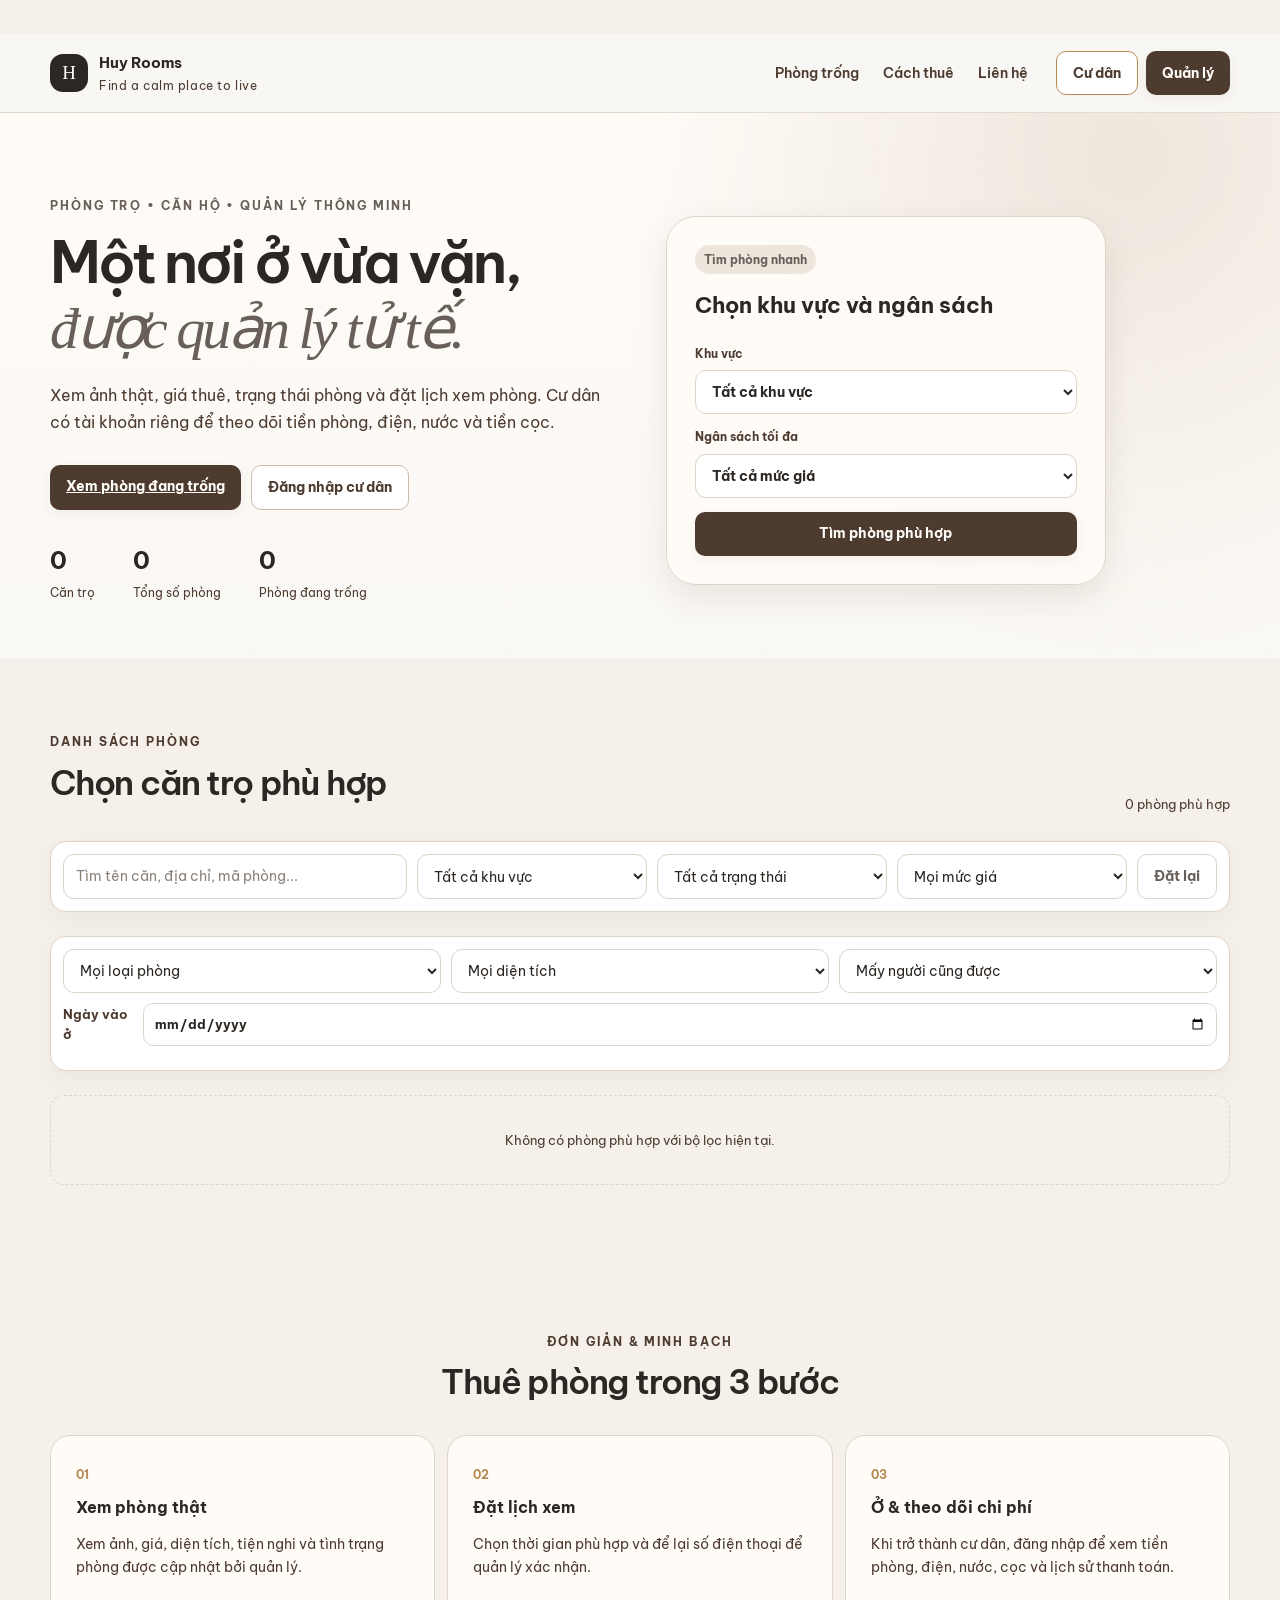
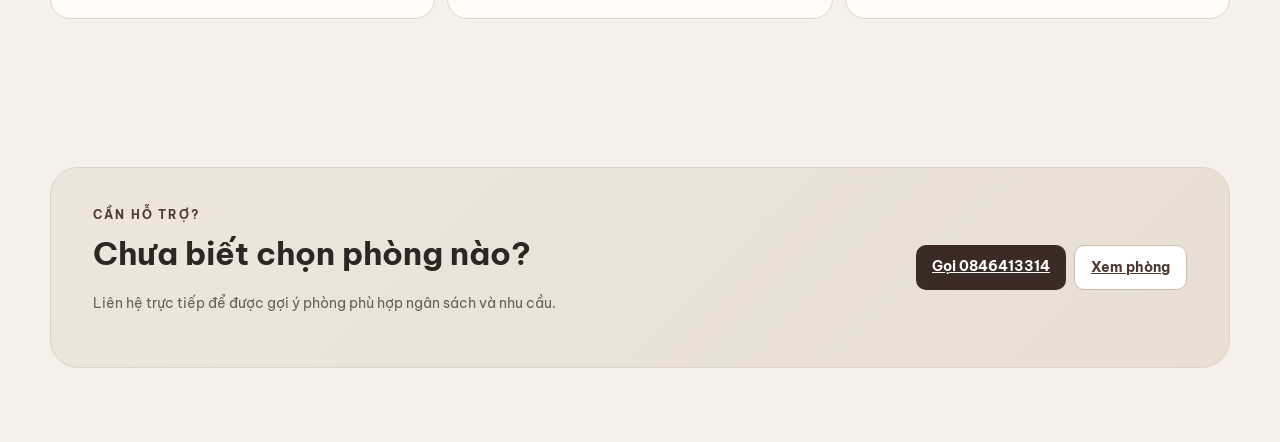
==== commit 425b154e: "Add files via upload" ====
--- a/apps-script/Index.html
+++ b/apps-script/Index.html
@@ -49,7 +49,7 @@
 
 /* ---------- Thanh trạng thái đồng bộ (mọi kích thước) ---------- */
 .sync-pill{
-  position:fixed;right:14px;bottom:14px;z-index:120;
+  position:fixed;top:0;left:0;right:0;bottom:auto;z-index:60;
   display:inline-flex;align-items:center;gap:8px;
   border:1px solid var(--line);background:#FFFCF8;color:var(--ink);
   border-radius:999px;padding:9px 14px;font:inherit;font-size:12px;font-weight:600;
@@ -127,8 +127,8 @@
     background:var(--ink);color:#fff;font-size:26px;line-height:1;
     box-shadow:0 14px 34px rgba(44,39,35,.32);cursor:pointer
   }
-  .sync-pill{right:16px;bottom:calc(16px + env(safe-area-inset-bottom));padding:8px 12px;font-size:11.5px}
-  body:has(#adminApp:not(.hidden)) .sync-pill{bottom:calc(78px + env(safe-area-inset-bottom));right:82px}
+  .sync-pill{padding:7px 12px;font-size:11.5px}
+  body:has(#adminApp:not(.hidden)) .sync-pill{top:0;bottom:auto;right:0;left:0}
 
   /* Menu thêm nhanh */
   .fab-sheet{
@@ -829,21 +829,260 @@
   .property-admin-card{border-radius:var(--radius-md)}
 }
 
-/* --- v4.2.3: nút Lưu cho từng phòng + dấu hiệu "chưa lưu" --- */
-.btn-save-row{
-  display:inline-flex;align-items:center;gap:5px;justify-content:center;
-  background:var(--surface-elevated);border-color:var(--gold);color:var(--primary);font-weight:700
-}
-.btn-save-row:hover{background:var(--gold-pale)}
-.btn-save-row .lc{color:var(--gold-hover)}
-/* Khi có thay đổi chưa lưu: hàng sáng lên và nút Lưu chuyển sang vàng đặc cho dễ thấy */
-tr.row-dirty{background:var(--gold-pale)!important;box-shadow:inset 3px 0 0 var(--gold)}
-tr.row-dirty .btn-save-row{background:var(--gold);color:var(--text);border-color:var(--gold-hover)}
-tr.row-dirty .btn-save-row .lc{color:var(--text)}
+/* ============================================================
+   v4.2.4 — TRANG KHÁCH: ẩn ô tìm/lọc sau nút kính lúp,
+   danh sách phòng chia 2 cột cho gọn
+   ============================================================ */
+
+/* --- Nút kính lúp trong đầu mục danh sách --- */
+.head-tail{display:flex;align-items:center;gap:12px}
+.search-toggle-btn{
+  display:none;align-items:center;gap:7px;
+  border:1px solid var(--border-strong);background:var(--surface-elevated);color:var(--primary);
+  border-radius:999px;padding:9px 14px;font:inherit;font-size:13px;font-weight:700;
+  cursor:pointer;min-height:44px;transition:background .16s,border-color .16s,color .16s;
+}
+.search-toggle-btn .lc{color:var(--gold-hover);flex:none}
+.search-toggle-btn:hover{background:var(--gold-pale);border-color:var(--gold-soft)}
+.search-toggle-btn:focus-visible{outline:none;box-shadow:var(--focus-ring)}
+.search-toggle-btn.on{background:var(--primary);color:var(--text-on-dark);border-color:var(--primary)}
+.search-toggle-btn.on .lc{color:var(--gold-soft)}
+
 @media(max-width:860px){
-  /* trên điện thoại nút Lưu chiếm trọn một dòng, đứng đầu cụm thao tác cho dễ bấm */
-  .property-admin-body .data-table td:nth-child(7) .table-actions .btn-save-row{grid-column:1/-1;min-height:44px}
-}
+  /* Nút kính lúp chỉ xuất hiện trên điện thoại/tablet nhỏ */
+  .search-toggle-btn{display:inline-flex}
+  #properties .section-head{flex-direction:row;align-items:center;justify-content:space-between;gap:10px;flex-wrap:wrap}
+  #properties .section-head h2{font-size:22px}
+
+  /* Toàn bộ vùng tìm & lọc ẩn mặc định, chỉ hiện khi bấm kính lúp */
+  .filter-zone{display:none}
+  .filter-zone.open{
+    display:block;margin-bottom:16px;padding:12px;
+    border:1px solid var(--border);border-radius:var(--radius-md);background:var(--surface-elevated);
+    box-shadow:var(--shadow-sm);
+  }
+  .filter-zone.open .filter-bar:not(#extraFilters){
+    padding:0;border:0;background:transparent;box-shadow:none;margin-bottom:10px
+  }
+  .filter-zone.hidden{display:none}
+
+  /* Card "Tìm phòng nhanh" ở đầu trang trùng chức năng với bộ lọc bên dưới → bỏ trên điện thoại */
+  .hero-panel{display:none}
+  .hero{padding-bottom:26px}
+}
+
+/* ============================================================
+   DANH SÁCH PHÒNG 2 CỘT — thẻ phòng xếp dọc cho vừa cột hẹp
+   ============================================================ */
+.room-list{display:grid;grid-template-columns:repeat(2,minmax(0,1fr));gap:10px}
+.room-list>.room-row{
+  display:flex!important;flex-direction:column;align-items:stretch;gap:8px;
+  padding:10px;min-width:0;
+}
+.room-list>.room-row>*{width:100%;min-width:0}
+.room-thumb-link{width:100%}
+.room-list .room-thumb,.room-list .room-thumb-placeholder{
+  width:100%;height:auto;aspect-ratio:4/3;border-radius:10px;object-fit:cover;display:block
+}
+.room-list .room-name{flex:none}
+.room-list .room-name strong{font-size:13.5px;line-height:1.3;white-space:normal}
+.room-list .room-name small{font-size:11.5px}
+.room-list .amenities{gap:4px}
+.room-list .amenity{font-size:10.5px;padding:3px 6px}
+.room-list .room-price{text-align:left;flex:none}
+.room-list .room-price strong{font-size:14px}
+.room-list .room-tail{
+  flex:none;display:flex;flex-direction:column;align-items:stretch;gap:8px;margin-top:auto
+}
+.room-list .room-tail .status-dot,.room-list .room-tail .pill{align-self:flex-start}
+.room-list .room-tail .btn-small{width:100%;text-align:center;min-height:42px}
+
+/* Màn rất hẹp: quay về 1 cột cho khỏi bóp chữ */
+@media(max-width:359px){
+  .room-list{grid-template-columns:1fr}
+}
+/* Màn rộng: tận dụng chỗ, 3 cột trong trang chi tiết căn */
+@media(min-width:1100px){
+  .detail-page .room-list{grid-template-columns:repeat(3,minmax(0,1fr))}
+}
+
+/* ============================================================
+   v4.2.5 — DANH SÁCH PHÒNG TRONG QUẢN TRỊ: LIST GỌN, SỬA QUA POPUP
+   Bỏ hẳn ô nhập trong danh sách (nguyên nhân mất số khi đang gõ mà
+   có đợt đồng bộ về vẽ lại bảng). Mọi thao tác sửa mở popup riêng.
+   ============================================================ */
+.room-admin-list{display:flex;flex-direction:column;gap:8px}
+.ra-item{
+  border:1px solid var(--border);border-radius:var(--radius-md);
+  background:var(--surface-elevated);overflow:hidden;transition:border-color .16s,box-shadow .16s;
+}
+.ra-item:hover{border-color:var(--gold-soft);box-shadow:var(--shadow-sm)}
+.ra-main{
+  display:grid;grid-template-columns:44px minmax(0,1fr) auto auto 20px;
+  align-items:center;gap:10px;width:100%;
+  padding:10px 12px;border:0;background:transparent;font:inherit;text-align:left;cursor:pointer;
+}
+.ra-main:focus-visible{outline:none;box-shadow:var(--focus-ring)}
+.ra-thumb{width:44px;height:44px;border-radius:10px;object-fit:cover;display:block;background:var(--surface-muted)}
+.ra-thumb-empty{display:grid;place-items:center;color:var(--gold);background:var(--surface-muted)}
+.ra-info{display:block;min-width:0}
+.ra-info strong{display:block;font-size:15px;color:var(--text);line-height:1.3}
+.ra-info small{display:block;font-size:12px;color:var(--text-secondary);margin-top:2px}
+.ra-money{display:block;text-align:right;white-space:nowrap}
+.ra-money strong{display:block;font-size:14px;color:var(--primary)}
+.ra-money small{display:block;font-size:11.5px;color:var(--text-muted)}
+.ra-status{display:block;white-space:nowrap}
+.ra-go{color:var(--text-muted);display:grid;place-items:center}
+.ra-extra{
+  display:flex;gap:8px;padding:0 12px 10px;
+}
+.ra-extra .icon-btn{flex:1 1 auto;text-align:center}
+.ra-archived{opacity:.7}
+.ra-archived .ra-info strong{text-decoration:line-through}
+
+@media(max-width:860px){
+  /* Xếp lại cho vừa màn hình dọc — KHÔNG trượt ngang, mọi thứ nằm cố định trong khung */
+  .ra-main{
+    grid-template-columns:44px minmax(0,1fr) auto;
+    grid-template-areas:"thumb info go" "money money money" "status status status";
+    gap:6px 10px;padding:10px;
+  }
+  .ra-main>.ra-thumb,.ra-main>.ra-thumb-empty{grid-area:thumb}
+  .ra-info{grid-area:info}
+  .ra-go{grid-area:go}
+  .ra-money{grid-area:money;text-align:left;display:flex;align-items:baseline;gap:10px;flex-wrap:wrap}
+  .ra-money small{margin:0}
+  .ra-status{grid-area:status}
+  .ra-extra{padding:0 10px 10px}
+  .ra-extra .icon-btn{min-height:44px}
+  /* Không cho bảng nào trong khu quản trị phòng trượt ngang */
+  .property-admin-body .table-wrap{overflow:visible}
+}
+
+/* --- v4.2.6: nhãn giảm giá --- */
+.disc-value{color:var(--sage-hover)}
+.disc-tag{display:inline-block;font-size:11px;font-weight:600;color:var(--sage-hover);background:var(--sage-soft);border-radius:999px;padding:2px 7px;margin-left:4px}
+.bill-discount span,.bill-discount strong{color:var(--sage-hover)}
+
+/* ============================================================
+   v4.2.7 — BỐ CỤC & THÔNG BÁO
+   ============================================================ */
+
+/* --- 1) SỬA LỖI POPUP CHẠY KHỎI MÀN HÌNH ---
+   Triệu chứng: nhãn bị cắt bên trái, thẻ trượt ngang được.
+   Nguyên nhân: .modal-card có overflow:auto nên khi một phần tử con rộng
+   hơn khung (select tên dài, hàng nút, lưới ảnh…) là cả thẻ trượt ngang.
+   Khóa trục ngang và ép mọi con nằm gọn trong khung. */
+.modal{overflow-x:hidden}
+.modal-card{overflow-x:hidden!important;overscroll-behavior:contain;max-width:100vw}
+.modal-card *{max-width:100%}
+.modal-card .form-grid,.modal-card form,.modal-card label,.modal-card .table-wrap{min-width:0}
+.modal-card input,.modal-card select,.modal-card textarea{min-width:0;max-width:100%;box-sizing:border-box}
+.modal-card .table-wrap{overflow-x:auto}          /* bảng dài vẫn cuộn được, nhưng chỉ RIÊNG nó */
+.modal-card .image-preview-grid{grid-template-columns:repeat(auto-fill,minmax(84px,1fr))}
+
+/* --- 2) Nút trạng thái đồng bộ: đưa LÊN ĐẦU, không nổi che nội dung --- */
+.sync-pill{
+  position:fixed;top:0;left:0;right:0;bottom:auto;z-index:60;
+  width:100%;border-radius:0;justify-content:center;
+  border:0;border-bottom:1px solid var(--border);
+  background:var(--bg-soft);box-shadow:none;padding:7px 14px;min-height:34px;
+}
+/* Chừa chỗ cho thanh trạng thái ở đầu trang, không đè lên thanh thương hiệu */
+.topbar,.resident-topbar,.admin-topbar{top:34px}
+#publicApp,#residentApp,.admin-shell{padding-top:34px}
+body:has(#adminApp:not(.hidden)) .sync-pill{bottom:auto;right:auto}
+@media(max-width:860px){
+  .sync-pill{position:fixed;top:0;left:0;right:0;padding:7px 12px;font-size:11.5px;min-height:32px}
+  .topbar,.resident-topbar,.admin-topbar{top:32px}
+  #publicApp,#residentApp,.admin-shell{padding-top:32px}
+  body:has(#adminApp:not(.hidden)) .sync-pill{bottom:auto;right:auto}
+}
+
+/* --- 3) Thông báo / tips hiện GIỮA MÀN HÌNH --- */
+.toast{
+  position:fixed!important;top:50%!important;left:50%!important;right:auto!important;bottom:auto!important;
+  transform:translate(-50%,calc(-50% + 14px))!important;
+  max-width:min(460px,calc(100vw - 40px));width:max-content;
+  text-align:center;line-height:1.55;
+  padding:16px 20px;border-radius:var(--radius-md);
+  background:var(--primary);color:var(--text-on-dark);
+  box-shadow:var(--shadow-lg);z-index:200;
+}
+/* .toast.show trong styles.css đặt transform:none — phải ghi đè để giữ căn giữa */
+.toast.show{transform:translate(-50%,-50%)!important;opacity:1}
+@media(prefers-reduced-motion:reduce){.toast{transition:none}}
+
+/* --- 4) Căn trọ: thẻ nổi bật, chỉ thông tin cơ bản, bấm mới ra phòng --- */
+.pa-toggle{
+  display:block;width:100%;border:0;background:linear-gradient(135deg,var(--primary),var(--primary-hover));
+  color:var(--text-on-dark);font:inherit;text-align:left;cursor:pointer;padding:14px 16px;
+}
+.pa-toggle:focus-visible{outline:none;box-shadow:var(--focus-ring)}
+.pa-sum{display:flex;align-items:center;gap:12px}
+.pa-sum-main{flex:1;min-width:0}
+.pa-sum-main strong{display:block;font-size:16.5px;color:#fff;letter-spacing:.2px}
+.pa-sum-main small{display:block;font-size:12.5px;color:var(--gold-soft);margin-top:3px}
+.pa-chevron{flex:none;color:var(--gold-soft);display:grid;place-items:center}
+.property-admin-card{overflow:hidden}
+.property-admin-card .pa-detail{display:none}
+.property-admin-card.pa-open .pa-detail{display:block}
+.property-admin-card.pa-open .property-admin-head{display:flex}
+
+/* --- 5) Trang khách: số phòng trống + nút tìm ra GIỮA, màu nổi --- */
+@media(max-width:860px){
+  #properties .section-head{flex-direction:column;align-items:center;text-align:center;gap:10px}
+  #properties .head-tail{flex-direction:column;align-items:center;gap:10px;width:100%}
+  .view-count{
+    display:inline-block;font-size:14px;font-weight:700;
+    color:var(--primary);background:var(--gold-pale);
+    border:1px solid var(--gold-soft);border-radius:999px;padding:8px 18px;
+  }
+  .search-toggle-btn{width:100%;max-width:320px;justify-content:center}
+}
+
+/* --- 6) "Thuê phòng trong 3 bước": thu gọn, 3 cột --- */
+.steps{display:grid;grid-template-columns:repeat(3,minmax(0,1fr));gap:12px}
+@media(max-width:860px){
+  .steps{grid-template-columns:repeat(3,minmax(0,1fr));gap:8px}
+  .step{padding:14px 10px;border-radius:var(--radius-md)}
+  .step span{font-size:11px}
+  .step h3{font-size:13.5px;margin:6px 0 5px;line-height:1.3}
+  .step p{font-size:11.5px;line-height:1.5}
+  #how.section{padding:34px 0}
+  #how .section-head h2{font-size:22px}
+}
+@media(max-width:400px){
+  .step{padding:12px 8px}
+  .step h3{font-size:12.5px}
+  .step p{font-size:11px}
+}
+
+/* --- v4.2.8: lối dự phòng khi gửi lịch hẹn thất bại --- */
+.bk-fallback{
+  border:1px solid var(--gold-soft);background:var(--gold-pale);
+  border-radius:var(--radius-md);padding:14px;margin-top:4px;
+}
+.bk-fallback strong{display:block;color:var(--primary);font-size:15px}
+.bk-fallback p{margin:6px 0 10px;font-size:13.5px;color:var(--text-secondary)}
+.bk-fallback .cta-row{margin:0}
+.bk-fallback .cta-row .btn{flex:1 1 auto;justify-content:center}
+.bk-err{display:block;margin-top:10px;font-size:11px;color:var(--text-muted);word-break:break-word}
+
+/* --- v4.2.8: kết quả kiểm tra kết nối --- */
+.conn-check{margin-top:12px;display:flex;flex-direction:column;gap:8px}
+.cc-row{border-radius:var(--radius-sm);padding:10px 12px;border:1px solid var(--border);background:var(--surface-elevated)}
+.cc-row strong{display:block;font-size:13.5px}
+.cc-row small{display:block;margin-top:4px;font-size:12px;color:var(--text-secondary);line-height:1.5}
+.cc-ok{border-color:var(--sage-soft);background:var(--sage-soft)}
+.cc-ok strong{color:var(--sage-hover)}
+.cc-bad{border-color:#F3D9D3;background:var(--danger-bg)}
+.cc-bad strong{color:var(--danger)}
+
+/* --- v4.2.9: nút gửi Zalo --- */
+.btn-zalo{border-color:#0068FF;color:#0068FF;background:var(--surface-elevated)}
+.btn-zalo:hover{background:#EAF2FF;border-color:#0055D4}
+.btn-zalo .lc{color:#0068FF}
 
 </style>
   <meta name="apple-mobile-web-app-capable" content="yes" />
@@ -911,8 +1150,12 @@
       <div class="container">
         <div class="section-head">
           <div><div class="eyebrow dark">DANH SÁCH PHÒNG</div><h2>Chọn căn trọ phù hợp</h2></div>
-          <div class="view-count" id="resultCount"></div>
+          <div class="head-tail">
+            <div class="view-count" id="resultCount"></div>
+            <button type="button" class="search-toggle-btn" id="toggleRoomSearch" data-ic="search" data-evt="click" data-call="toggleRoomSearch" aria-expanded="false" aria-controls="filterZone" aria-label="Mở ô tìm và lọc phòng"><span>Tìm &amp; lọc</span></button>
+          </div>
         </div>
+        <div id="filterZone" class="filter-zone">
         <div class="filter-bar">
           <input type="search" id="searchInput" placeholder="Tìm tên căn, địa chỉ, mã phòng..." />
           <select id="areaFilter"></select>
@@ -946,6 +1189,7 @@
           <label class="movein-label">Ngày vào ở <input type="date" id="moveInFilter" aria-label="Ngày muốn vào ở" /></label>
           <div id="amenityChips" class="amenity-chip-row" aria-label="Lọc theo tiện nghi"></div>
         </div>
+        </div>
         <div id="propertyGrid" class="property-grid"></div>
       </div>
     </section>
@@ -1070,6 +1314,7 @@
         <label class="consent-row span-2"><input type="checkbox" id="bookingConsent" required />
           <span>Tôi đồng ý cho quản lý lưu họ tên và số điện thoại để liên hệ xếp lịch xem phòng. Thông tin không dùng vào mục đích khác và được xóa khi tôi yêu cầu.</span></label>
         <button class="btn btn-primary span-2" type="submit" id="bookingSubmit">Gửi yêu cầu đặt lịch</button>
+        <div id="bookingFallback" class="span-2 hidden"></div>
       </form>
     </div>
   </div>
@@ -1119,7 +1364,7 @@
         <input type="hidden" id="roomId" />
         <div class="form-section">THÔNG TIN CHÍNH</div>
         <label>Căn trọ *<select id="roomProperty" required></select></label><label>Mã/Tên phòng *<input id="roomName" required placeholder="P101" /></label>
-        <label>Giá thuê/tháng *<input id="roomPrice" type="number" required min="0" /></label><label>Tiền cọc<input id="roomDeposit" type="number" min="0" /></label>
+        <label>Giá thuê/tháng *<input id="roomPrice" type="text" inputmode="numeric" autocomplete="off" required data-money-input placeholder="vd: 3.800.000" /></label><label>Tiền cọc<input id="roomDeposit" type="text" inputmode="numeric" autocomplete="off" data-money-input placeholder="vd: 1.000.000" /></label>
         <label>Diện tích (m²)<input id="roomArea" type="number" min="0" /></label><label>Sức chứa<input id="roomCapacity" type="number" min="1" value="2" /></label>
         <label>Loại phòng<select id="roomType"><option>Phòng trọ</option><option>Studio</option><option>Phòng gác lửng</option><option>Căn hộ mini</option></select></label>
         <label>Trạng thái<select id="roomStatus"><option value="available">Đang trống</option><option value="reserved">Đã giữ chỗ</option><option value="occupied">Đã thuê</option><option value="maintenance">Bảo trì</option></select></label>
@@ -1409,7 +1654,7 @@
       <input type="hidden" id="remInvoiceId">
       <label>Mẫu tin<select id="remKind" onchange="remKindChanged()"><option value="before">Nhắc trước hạn</option><option value="due">Đến hạn hôm nay</option><option value="overdue">Quá hạn</option></select></label>
       <label style="display:block;margin-top:8px">Nội dung<textarea id="remText" rows="7" style="width:100%;font:inherit;padding:10px;border:1px solid var(--line);border-radius:11px"></textarea></label>
-      <div class="form-actions"><button type="button" class="btn btn-light" data-close-modal="reminderModal">Đóng</button><button type="button" class="btn btn-primary" onclick="sendReminder()">Sao chép & ghi lịch sử</button><button type="button" class="btn btn-light" onclick="sendReminderZalo()">Gửi Zalo OA</button></div>
+      <div class="form-actions"><button type="button" class="btn btn-light" data-close-modal="reminderModal">Đóng</button><button type="button" class="btn btn-primary" onclick="sendReminder()">Sao chép & ghi lịch sử</button><button type="button" class="btn btn-gold" onclick="sendReminderZaloApp()">Gửi qua Zalo</button><button type="button" class="btn btn-light" onclick="sendReminderZalo()">Gửi bằng Zalo OA</button></div>
       <div id="remHistory" style="margin-top:10px"></div>
     </div>
   </div>
@@ -1437,9 +1682,14 @@
         <label>Ngày bắt đầu<input type="date" id="leaseStart" required></label>
         <label>Ngày kết thúc (bỏ trống nếu không thời hạn)<input type="date" id="leaseEnd"></label>
         <label>Ngày thu tiền hàng tháng<input type="number" id="leaseBillingDay" min="1" max="28" value="5"></label>
-        <label>Giá thuê chốt trên hợp đồng (đ/tháng)<input type="number" id="leaseRent" min="0" required></label>
-        <label>Tiền cọc yêu cầu (đ)<input type="number" id="leaseDepositRequired" min="0" value="0"></label>
-        <label>Cọc đã nhận / giữ chỗ (đ)<input type="number" id="leaseDepositPaid" min="0" value="0"></label>
+        <label>Giá thuê chốt trên hợp đồng (đ/tháng)<input type="text" inputmode="numeric" data-money-input id="leaseRent" required></label>
+        <label>Tiền cọc yêu cầu (đ)<input type="text" inputmode="numeric" data-money-input id="leaseDepositRequired" value="0"></label>
+        <label>Cọc đã nhận / giữ chỗ (đ)<input type="text" inputmode="numeric" data-money-input id="leaseDepositPaid" value="0"></label>
+        <div class="form-section">GIẢM GIÁ (tùy chọn — để 0 nếu không áp dụng)</div>
+        <label>Giảm mỗi tháng (đ)<input type="text" inputmode="numeric" data-money-input id="leaseMonthlyDiscount" value="0" placeholder="vd: 200.000"></label>
+        <label>Lý do giảm hàng tháng<input type="text" id="leaseMonthlyDiscountNote" placeholder="vd: Ưu đãi sinh viên"></label>
+        <label>Giảm tiền cọc (đ)<input type="text" inputmode="numeric" data-money-input id="leaseDepositDiscount" value="0" placeholder="vd: 500.000"></label>
+        <label>Lý do giảm cọc<input type="text" id="leaseDepositDiscountNote" placeholder="vd: Khách quen giới thiệu"></label>
         <label class="span-2">Ghi chú<textarea id="leaseNote" rows="2" placeholder="Điều khoản riêng, thỏa thuận thêm…"></textarea></label>
         <div class="form-actions span-2"><button type="button" class="btn btn-light" data-close-modal="leaseModal">Hủy</button><button type="submit" class="btn btn-primary" id="leaseSubmit">Lưu hợp đồng</button></div>
       </form>
@@ -2074,6 +2324,79 @@
 const imageUrlCache=new Map();
 
 function uid(prefix='id'){return prefix+Date.now().toString(36)+Math.random().toString(36).slice(2,7)}
+/* ---------- v4.2.5: ô nhập TIỀN có dấu ngăn cách 3 chữ số ----------
+ * Hiển thị 3.800.000 cho dễ đọc, nhưng khi lưu vẫn quy về số nguyên. */
+function moneyDigits(v){return String(v==null?'':v).replace(/\D/g,'')}
+function formatMoneyInput(v){
+  const d=moneyDigits(v);
+  return d?new Intl.NumberFormat('vi-VN').format(Number(d)):'';
+}
+/** Đọc giá trị số từ một ô tiền (bỏ mọi dấu ngăn cách). */
+function readMoneyInput(id){
+  const el=typeof id==='string'?document.getElementById(id):id;
+  return el?Number(moneyDigits(el.value)||0):0;
+}
+/** Đổ số vào ô tiền dưới dạng đã ngăn cách. */
+function setMoneyInput(id,value){
+  const el=typeof id==='string'?document.getElementById(id):id;
+  if(el)el.value=Number(value||0)?formatMoneyInput(value):'';
+}
+/* v4.2.6 — Ô tiền/số đang là 0: bấm vào là tự xóa, khỏi phải xóa tay.
+ * Rời ô mà bỏ trống thì trả lại 0 để không lưu nhầm rỗng. */
+function autoClearZero(el){
+  if(!el)return;
+  const v=String(el.value??'').trim();
+  if(v==='0'||v==='0đ'||/^0+$/.test(v.replace(/[.,\s]/g,''))){
+    el.dataset.wasZero='1';
+    el.value='';
+  }
+}
+function restoreZero(el){
+  if(!el)return;
+  if(String(el.value??'').trim()===''){
+    // ô bắt buộc thì để trống cho trình duyệt nhắc; ô thường trả về 0
+    if(!el.required)el.value=el.matches('[data-money-input]')?'0':'0';
+  }
+  delete el.dataset.wasZero;
+}
+const ZERO_CLEAR_SEL='[data-money-input], input[type="number"]';
+document.addEventListener('focusin',e=>{
+  const el=e.target;
+  if(el&&el.matches?.(ZERO_CLEAR_SEL))autoClearZero(el);
+});
+document.addEventListener('focusout',e=>{
+  const el=e.target;
+  if(el&&el.matches?.(ZERO_CLEAR_SEL))restoreZero(el);
+});
+
+/* Gõ tới đâu ngăn cách tới đó, giữ nguyên vị trí con trỏ tương đối */
+document.addEventListener('input',e=>{
+  const el=e.target;
+  if(!el||!el.matches?.('[data-money-input]'))return;
+  const before=el.value, posFromEnd=before.length-(el.selectionStart??before.length);
+  const after=formatMoneyInput(before);
+  if(after===before)return;
+  el.value=after;
+  const pos=Math.max(0,after.length-posFromEnd);
+  try{el.setSelectionRange(pos,pos)}catch(err){}
+});
+/* ---------- v4.2.6: GIẢM GIÁ ----------
+ * 3 mức: theo tháng (gắn hợp đồng, tự trừ mọi hóa đơn), theo đơn (trừ riêng 1 hóa đơn),
+ * và giảm cọc (giảm số cọc phải đóng của hợp đồng). Tất cả đều là số TIỀN dương bị trừ đi. */
+/** Cọc thực tế phải đóng sau giảm giá. */
+function depositDueOf(lease){
+  if(!lease)return 0;
+  return Math.max(0,Number(lease.depositRequired||0)-Number(lease.depositDiscount||0));
+}
+/** Tổng giảm giá áp cho một hóa đơn = giảm theo tháng của HĐ + giảm riêng của đơn.
+ * Không bao giờ để tổng hóa đơn âm. */
+function invoiceDiscountOf(inv,lease){
+  const monthly=Number((lease||getLease(inv?.leaseId))?.monthlyDiscount||0);
+  const perInvoice=Number(inv?.discountAmount||0);
+  return Math.max(0,monthly+perInvoice);
+}
+function clampInvoiceTotal(n){return Math.max(0,Math.round(Number(n||0)))}
+
 function money(n){return new Intl.NumberFormat('vi-VN').format(Math.round(Number(n||0)))+'đ'}
 function esc(s=''){return String(s).replace(/[&<>'"]/g,c=>({'&':'&amp;','<':'&lt;','>':'&gt;',"'":'&#39;','"':'&quot;'}[c]))}
 /** Ngày hiện tại theo giờ VIỆT NAM (Asia/Ho_Chi_Minh) — không dùng UTC (v4.1). */
@@ -2177,7 +2500,8 @@
   d.payments.forEach(p=>{p.amount=Number(p.amount||0);p.kind=p.kind||'payment'});
   d.depositLedger.forEach(x=>{x.amount=Number(x.amount||0)});
   d.utilityReadings.forEach(u=>{u.status=u.status||'final';u.imageIds=Array.isArray(u.imageIds)?u.imageIds:[];u.lockedAt=u.lockedAt||'';u.unlockNote=u.unlockNote||''});
-  d.invoices.forEach(i=>{i.serviceLines=Array.isArray(i.serviceLines)?i.serviceLines:[];i.adjustAmount=Number(i.adjustAmount||0);i.adjustNote=i.adjustNote||'';i.code=i.code||'';i.issuedAt=i.issuedAt||''});
+  d.invoices.forEach(i=>{i.serviceLines=Array.isArray(i.serviceLines)?i.serviceLines:[];i.adjustAmount=Number(i.adjustAmount||0);i.adjustNote=i.adjustNote||'';i.code=i.code||'';i.issuedAt=i.issuedAt||'';i.discountAmount=Number(i.discountAmount||0);i.discountNote=i.discountNote||''});
+  d.leases.forEach(l=>{l.monthlyDiscount=Number(l.monthlyDiscount||0);l.monthlyDiscountNote=l.monthlyDiscountNote||'';l.depositDiscount=Number(l.depositDiscount||0);l.depositDiscountNote=l.depositDiscountNote||''});
   // ---- v4 giai đoạn 5: slug, bán phòng & CRM ----
   const slugTaken=new Set();
   const mkSlug=(txt,fallback)=>{
@@ -2571,6 +2895,17 @@
   const box=document.getElementById('amenityChips');
   if(box)box.innerHTML=top.map(a=>`<button type="button" class="amen-chip ${publicFilters.amenities.includes(a)?'on':''}" data-evt="click" data-call="toggleAmenityFilter" data-a1="${esc(a)}" aria-pressed="${publicFilters.amenities.includes(a)}">${esc(a)}</button>`).join('');
 }
+/** v4.2.4 — Mở/đóng vùng Tìm & lọc bằng nút kính lúp (mặc định ĐÓNG trên điện thoại
+ * để khách thấy danh sách phòng ngay, không phải cuộn qua một màn hình toàn ô lọc). */
+window.toggleRoomSearch=function(){
+  const zone=document.getElementById('filterZone'),btn=document.getElementById('toggleRoomSearch');
+  if(!zone||!btn)return;
+  const open=zone.classList.toggle('open');
+  btn.setAttribute('aria-expanded',open?'true':'false');
+  btn.setAttribute('aria-label',open?'Đóng ô tìm và lọc phòng':'Mở ô tìm và lọc phòng');
+  btn.classList.toggle('on',open);
+  if(open)setTimeout(()=>document.getElementById('searchInput')?.focus(),120);
+}
 window.toggleAdvancedFilters=function(){
   const box=document.getElementById('extraFilters'),btn=document.getElementById('toggleAdvancedFilters');
   if(!box||!btn)return;
@@ -2618,9 +2953,8 @@
 }
 function toggleListChrome(show){
   const head=document.querySelector('#properties .section-head');
-  const bar=document.querySelector('#properties .filter-bar');
-  const extra=document.getElementById('extraFilters');
-  [head,bar,extra].forEach(el=>{if(el)el.classList.toggle('hidden',!show)});
+  const zone=document.getElementById('filterZone');
+  [head,zone].forEach(el=>{if(el)el.classList.toggle('hidden',!show)});
 }
 /* ---------- Trang chi tiết CĂN ---------- */
 async function renderPropertyPage(slug){
@@ -2705,6 +3039,7 @@
   const date=document.getElementById('appointmentDate');date.min=today();date.value=nextDayISO(1);
   refreshBookingSlots();
   const ck=document.getElementById('bookingConsent');if(ck)ck.checked=false;
+  document.getElementById('bookingFallback')?.classList.add('hidden');
   openModal('bookingModal')}
 
 // ---------- Navigation / login ----------
@@ -2867,6 +3202,7 @@
       <div class="bill-row"><span>Tiền nước${u&&u.waterMode==='meter'?` (${u.waterStart} → ${u.waterEnd} = ${u.waterUnits} m³)`:''}</span><strong>${money(i.water)}</strong></div>
       ${Number(i.other)?`<div class="bill-row"><span>Phí khác</span><strong>${money(i.other)}</strong></div>`:''}
       ${(i.serviceLines||[]).map(sv=>`<div class="bill-row"><span>${esc(sv.name)}${sv.quantity>1?` × ${sv.quantity}`:''}</span><strong>${money(sv.amount)}</strong></div>`).join('')}
+      ${Number(i.discountAmount)?`<div class="bill-row bill-discount"><span>Giảm giá${i.discountNote?` — ${esc(i.discountNote)}`:''}</span><strong>−${money(i.discountAmount)}</strong></div>`:''}
       ${Number(i.adjustAmount)?`<div class="bill-row"><span>Điều chỉnh${i.adjustNote?` — ${esc(i.adjustNote)}`:''}</span><strong>${money(i.adjustAmount)}</strong></div>`:''}
       ${Number(i.depositAmount)?`<div class="bill-row"><span>Tiền cọc (theo dõi riêng)</span><strong>${money(i.depositAmount)}</strong></div>`:''}
       <div class="bill-row total"><span>Tổng</span><strong>${money(i.total)}</strong></div>
@@ -2877,7 +3213,7 @@
     <h4 class="lease-section-title">Lịch sử thanh toán</h4>
     ${txs.length?txs.map(pp=>`<div class="pay-tx ${pp.kind==='reversal'?'pay-rev':''} ${pp.reversedAt?'pay-reversed':''}"><div><strong>${pp.kind==='reversal'?'↩ Điều chỉnh':'💳 Đã thu'} ${money(Math.abs(pp.amount))}</strong> · ${esc(pp.paidAt)}${pp.reversedAt?' <span class="badge badge-unpaid">Đã hủy</span>':''}</div></div>`).join(''):'<div class="rs-empty">Chưa có lần thanh toán nào.</div>'}
     ${qr?`<div class="rs-qr"><img src="${qr}" alt="VietQR thanh toán" loading="lazy"><div><strong>Quét để chuyển đúng số tiền</strong><br>${esc(st.bankAccountName||'')}<br>${esc(st.bankCode||'')} · ${esc(st.bankAccount||'')}<br>Nội dung: <strong>${esc(i.code||('HD '+i.month))}</strong></div></div>`:''}
-    <div class="table-actions" style="margin-top:12px"><button class="btn btn-primary" data-evt="click" data-call="openInvoicePdf" data-a1="${i.id}">📄 Tải / In PDF</button><button class="btn btn-light" data-evt="click" data-call="copyInvoiceText" data-a1="${i.id}">Sao chép chi tiết</button></div>`;
+    <div class="table-actions" style="margin-top:12px"><button class="btn btn-primary" data-evt="click" data-call="openInvoicePdf" data-a1="${i.id}">📄 Tải / In PDF</button><button class="btn btn-light" data-evt="click" data-call="copyBookingMsg", "copyInvoiceText", "zaloSendNotice", "zaloToTenant", "runConnectionCheck" data-a1="${i.id}">Sao chép chi tiết</button></div>`;
   openModal('rsInvoiceModal');
   hydrateImages(document.getElementById('rsInvoiceBody'));
 }
@@ -3160,42 +3496,63 @@
       return items.join('')||emptyState('check','Hôm nay gọn gàng','Không có việc gấp. Có thể xem lại CRM khách hoặc chốt điện nước tháng.',`<button class="btn btn-light" onclick="switchAdminView('utilities')">Mở chốt điện nước</button>`)})()}
   </div>`;
 }
+/* v4.2.7 — Danh sách quản trị: hiện CĂN TRỌ trước (thông tin cơ bản),
+ * bấm vào căn mới bung danh sách phòng của căn đó. Trạng thái mở được nhớ. */
+let propOpen={};
+try{propOpen=JSON.parse(localStorage.getItem('huyrooms_prop_open')||'{}')}catch(e){propOpen={}}
+window.togglePropertyRooms=function(id){
+  propOpen[id]=!propOpen[id];
+  try{localStorage.setItem('huyrooms_prop_open',JSON.stringify(propOpen))}catch(e){}
+  renderPropertyAdmin();
+}
 function renderPropertyAdmin(){
-  const root=document.getElementById('view-properties');root.innerHTML=`<div class="panel-head"><div><h3>Danh sách căn trọ</h3><p>Sửa giá trực tiếp hoặc mở “Sửa & ảnh” để cập nhật chi tiết</p></div><button class="btn btn-primary" onclick="openPropertyForm()">+ Thêm căn</button></div>`+(data.properties.length?data.properties.map(p=>{const rooms=data.rooms.filter(r=>r.propertyId===p.id),img=primaryPropertyImage(p);return `<div class="property-admin-card"><div class="property-admin-head"><div class="property-admin-title">${img?`<img class="admin-property-thumb" data-image-id="${img}">`:`<div class="admin-property-thumb room-thumb-placeholder">⌂</div>`}<div><h3>${esc(p.name)}${p.archived?' <span class="badge badge-unpaid">Đã lưu trữ</span>':''}</h3><p>${esc(p.address)} · ${rooms.length} phòng</p></div></div><div class="property-admin-actions">${p.archived?`<button class="icon-btn" data-evt="click" data-call="restoreProperty" data-a1="${p.id}">Khôi phục</button>`:`<button class="icon-btn" data-evt="click" data-call="openRoomForm" data-a1="null" data-a2="${p.id}">+ Phòng</button><button class="icon-btn" data-evt="click" data-call="openPropertyForm" data-a1="${p.id}">Sửa & ảnh</button><button class="icon-btn danger" data-evt="click" data-call="deleteProperty" data-a1="${p.id}">Lưu trữ / Xóa</button>`}</div></div><div class="property-admin-body"><div class="table-wrap"><table class="data-table"><thead><tr><th>Ảnh</th><th>Phòng</th><th>Diện tích</th><th>Giá/tháng</th><th>Cọc</th><th>Trạng thái</th><th></th></tr></thead><tbody>${rooms.length?rooms.map(r=>{const ri=primaryRoomImage(r);return `<tr data-room-row="${r.id}">${ri?`<td><img class="thumb-mini" data-image-id="${ri}"></td>`:`<td><div class="thumb-mini room-thumb-placeholder">⌂</div></td>`}<td><strong>${esc(r.name)}</strong>${r.archived?' <span class="badge badge-unpaid">Lưu trữ</span>':''}<br><span style="color:var(--muted)">${esc(r.type)}</span></td><td>${r.area||'-'} m²</td><td><input class="inline-input" type="number" value="${Number(r.price||0)}" data-evt="change" data-call="quickRoomMoney" data-a1="${r.id}" data-a2="price" data-a3="V"></td><td><input class="inline-input" type="number" value="${Number(r.deposit||0)}" data-evt="change" data-call="quickRoomMoney" data-a1="${r.id}" data-a2="deposit" data-a3="V"></td><td><select class="select-small" data-evt="change" data-call="quickRoomStatus" data-a1="${r.id}" data-a2="V"><option value="available" ${r.status==='available'?'selected':''}>Đang trống</option><option value="reserved" ${r.status==='reserved'?'selected':''}>Giữ chỗ</option><option value="occupied" ${r.status==='occupied'?'selected':''}>Đã thuê</option><option value="maintenance" ${r.status==='maintenance'?'selected':''}>Bảo trì</option></select></td><td><div class="table-actions">${r.archived?`<button class="icon-btn" data-evt="click" data-call="restoreRoom" data-a1="${r.id}">Khôi phục</button>`:`<button class="icon-btn btn-save-row" data-evt="click" data-call="saveRoomRow" data-a1="${r.id}" aria-label="Lưu và đồng bộ phòng ${esc(r.name)}">${icon('check',14)} Lưu</button><button class="icon-btn" data-evt="click" data-call="openRoomForm" data-a1="${r.id}">Sửa & ảnh</button><button class="icon-btn" data-evt="click" data-call="openRoomAssets" data-a1="${r.id}">Tài sản</button><button class="icon-btn danger" data-evt="click" data-call="deleteRoom" data-a1="${r.id}">Lưu trữ / Xóa</button>`}</div></td></tr>`}).join(''):'<tr><td colspan="7"><div class="empty">Chưa có phòng trong căn này.</div></td></tr>'}</tbody></table></div></div></div>`}).join(''):'<div class="empty">Chưa có căn trọ nào.</div>');hydrateImages(root)}
-/** v4.2.3 — Lưu & đồng bộ thông tin sửa nhanh của MỘT phòng.
- * Đọc thẳng giá / cọc / trạng thái đang hiển thị trên hàng đó rồi ghi một lượt,
- * sau đó đẩy lên máy chủ NGAY (không chờ 900ms gom nhóm) để người dùng thấy chắc chắn đã lưu. */
-window.saveRoomRow=async function(id){
-  const r=getRoom(id);if(!r)return;
-  if(!can('edit','rooms')){denyToast();return}
-  const row=document.querySelector(`[data-room-row="${id}"]`);
-  if(row){
-    const priceEl=row.querySelector('[data-a2="price"]');
-    const depEl=row.querySelector('[data-a2="deposit"]');
-    const stEl=row.querySelector('[data-call="quickRoomStatus"]');
-    if(priceEl)r.price=Math.max(0,Number(priceEl.value||0));
-    if(depEl)r.deposit=Math.max(0,Number(depEl.value||0));
-    if(stEl&&stEl.value&&stEl.value!==r.status){
-      // đi qua đúng đường kiểm tra nghiệp vụ cũ (không cho đặt "Đã thuê" khi chưa có người thuê)
-      window.quickRoomStatus(id,stEl.value);
-      return;
-    }
-  }
-  saveData();
-  if(row)row.classList.remove('row-dirty');
-  renderPublic();
-  if(window.Sync&&Sync.isOn()){
-    try{await Sync.cycle(true);showToast(`Đã lưu và đồng bộ phòng ${r.name}`)}
-    catch(e){showToast(`Đã lưu phòng ${r.name} trên máy này. Chưa đẩy lên máy chủ được — sẽ tự thử lại.`)}
-  }else{
-    showToast(`Đã lưu phòng ${r.name} trên máy này (đang ngoại tuyến)`);
-  }
-}
-/* Gõ vào ô giá/cọc/trạng thái → đánh dấu hàng đang có thay đổi chưa lưu, để nút Lưu nổi lên */
-document.getElementById('adminApp')?.addEventListener('input',e=>{
-  const row=e.target.closest('[data-room-row]');
-  if(row)row.classList.add('row-dirty');
-});
+  const root=document.getElementById('view-properties');
+  root.innerHTML=`<div class="panel-head"><div><h3>Danh sách căn trọ</h3><p>Bấm vào phòng để mở bảng sửa — thông tin chỉ lưu khi bấm nút Lưu trong bảng đó</p></div>${can('create','rooms')?`<button class="btn btn-primary" onclick="openPropertyForm()">+ Thêm căn</button>`:''}</div>`
+  +(data.properties.length?data.properties.map(p=>{
+    const rooms=data.rooms.filter(r=>r.propertyId===p.id),img=primaryPropertyImage(p);
+    const open=!!propOpen[p.id];
+    const avail=rooms.filter(r=>r.status==='available'&&!r.archived).length;
+    const occ=rooms.filter(r=>r.status==='occupied'&&!r.archived).length;
+    return `<div class="property-admin-card${open?' pa-open':''}">
+      <button type="button" class="pa-toggle" data-evt="click" data-call="togglePropertyRooms" data-a1="${p.id}" aria-expanded="${open}" aria-label="${open?'Thu gọn':'Xem'} danh sách phòng của ${esc(p.name)}">
+        <span class="pa-sum">
+          <span class="pa-sum-main"><strong class="truncate-1">${esc(p.name)}</strong><small class="truncate-1">${esc(p.area||'')}${p.area?' · ':''}${rooms.length} phòng${avail?` · ${avail} trống`:''}${occ?` · ${occ} đang thuê`:''}</small></span>
+          <span class="pa-chevron" aria-hidden="true">${icon(open?'x':'chart',16)}</span>
+        </span>
+      </button>
+      <div class="property-admin-head pa-detail">
+        <div class="property-admin-title">${img?`<img class="admin-property-thumb" data-image-id="${img}">`:`<div class="admin-property-thumb room-thumb-placeholder">${icon('home',18)}</div>`}
+          <div><h3>${esc(p.name)}${p.archived?' <span class="badge badge-unpaid">Đã lưu trữ</span>':''}</h3><p>${esc(p.address)} · ${rooms.length} phòng</p></div>
+        </div>
+        <div class="property-admin-actions">${p.archived
+          ?`<button class="icon-btn" data-evt="click" data-call="restoreProperty" data-a1="${p.id}">Khôi phục</button>`
+          :`<button class="icon-btn" data-evt="click" data-call="openRoomForm" data-a1="null" data-a2="${p.id}">+ Phòng</button><button class="icon-btn" data-evt="click" data-call="openPropertyForm" data-a1="${p.id}">Sửa & ảnh</button><button class="icon-btn danger" data-evt="click" data-call="deleteProperty" data-a1="${p.id}">Lưu trữ / Xóa</button>`}
+        </div>
+      </div>
+      <div class="property-admin-body pa-detail">
+        <div class="room-admin-list">${rooms.length?rooms.map(r=>{
+          const ri=primaryRoomImage(r);
+          return `<div class="ra-item${r.archived?' ra-archived':''}">
+            <button type="button" class="ra-main" data-evt="click" data-call="${r.archived?'restoreRoom':'openRoomForm'}" data-a1="${r.id}" aria-label="${r.archived?'Khôi phục':'Sửa'} phòng ${esc(r.name)}">
+              ${ri?`<img class="ra-thumb" data-image-id="${ri}" alt="">`:`<span class="ra-thumb ra-thumb-empty">${icon('home',16)}</span>`}
+              <span class="ra-info">
+                <strong class="truncate-1">${esc(r.name)}</strong>
+                <small class="truncate-1">${esc(r.type||'Phòng')}${r.area?` · ${r.area} m²`:''}${r.capacity?` · ${r.capacity} người`:''}</small>
+              </span>
+              <span class="ra-money">
+                <strong>${money(r.price)}</strong>
+                <small>Cọc ${money(r.deposit)}</small>
+              </span>
+              <span class="ra-status">${r.archived?'<span class="status-dot status-maintenance">Đã lưu trữ</span>':`<span class="status-dot status-${esc(r.status)}">${statusLabel(r.status)}</span>`}</span>
+              <span class="ra-go" aria-hidden="true">${icon('settings',16)}</span>
+            </button>
+            ${r.archived?'':`<div class="ra-extra"><button class="icon-btn" data-evt="click" data-call="openRoomAssets" data-a1="${r.id}">Tài sản</button><button class="icon-btn danger" data-evt="click" data-call="deleteRoom" data-a1="${r.id}">Lưu trữ / Xóa</button></div>`}
+          </div>`}).join(''):'<div class="empty">Chưa có phòng trong căn này.</div>'}
+        </div>
+      </div>
+    </div>`}).join(''):'<div class="empty">Chưa có căn trọ nào.</div>');
+  hydrateImages(root);
+}
 window.quickRoomMoney=function(id,key,value){const r=getRoom(id);if(!r)return;r[key]=Math.max(0,Number(value||0));saveData();renderPublic();showToast(key==='price'?'Đã cập nhật giá phòng':'Đã cập nhật tiền cọc')}
 window.quickRoomStatus=function(id,status){const r=getRoom(id);if(!r)return;r.status=status;if(status==='occupied'&&!activeTenantForRoom(id)){reconcileRoomStatus(id);saveData();renderAdmin();renderPublic();showToast('Phòng chưa có người thuê hoạt động nên chưa thể đặt "Đã thuê". Hãy thêm người thuê trước.');return}if(status!=='maintenance'&&status!=='reserved')reconcileRoomStatus(id);saveData();renderAdmin();renderPublic();showToast('Đã đổi trạng thái phòng')}
 window.deleteRoom=async function(id){const r=getRoom(id);if(!r)return;
@@ -3228,7 +3585,7 @@
 window.restoreProperty=function(id){const p=getProperty(id);if(!p)return;p.archived=false;saveData();renderAdmin();renderPublic();showToast('Đã khôi phục căn trọ')}
 window.openPropertyForm=function(id=null){const p=id?getProperty(id):null;document.getElementById('propertyModalTitle').textContent=p?'Sửa căn trọ & ảnh':'Thêm căn trọ';document.getElementById('propertyId').value=p?.id||'';document.getElementById('propertyName').value=p?.name||'';document.getElementById('propertyArea').value=p?.area||'';document.getElementById('propertyAddress').value=p?.address||'';document.getElementById('propertyDescription').value=p?.description||'';document.getElementById('propertyPhone').value=p?.phone||data.settings.managerPhone||'';document.getElementById('propertySlug').value=p?.slug||'';document.getElementById('propertyImages').value='';propertyImageState={existing:[...(p?.imageIds||[])],removed:[],newFiles:[]};renderImageEditor('property');openModal('propertyModal')}
 function fillRoomPropertySelect(selected){document.getElementById('roomProperty').innerHTML=data.properties.filter(p=>!p.archived||p.id===selected).map(p=>`<option value="${p.id}" ${p.id===selected?'selected':''}>${esc(p.name)}</option>`).join('')}
-window.openRoomForm=function(id=null,propertyId=null){if(!data.properties.length){showToast('Hãy tạo ít nhất 1 căn trọ trước.');return}const r=id?getRoom(id):null;document.getElementById('roomModalTitle').textContent=r?'Sửa phòng & ảnh':'Thêm phòng';document.getElementById('roomId').value=r?.id||'';fillRoomPropertySelect(r?.propertyId||propertyId||data.properties[0].id);document.getElementById('roomName').value=r?.name||'';document.getElementById('roomPrice').value=r?.price||'';document.getElementById('roomDeposit').value=r?.deposit||'';document.getElementById('roomArea').value=r?.area||'';document.getElementById('roomCapacity').value=r?.capacity||2;document.getElementById('roomType').value=r?.type||'Phòng trọ';document.getElementById('roomStatus').value=r?.status||'available';document.getElementById('roomElectricRate').value=r?.electricRate||3500;document.getElementById('roomWaterMode').value=r?.waterMode||'fixed';document.getElementById('roomWaterRate').value=r?.waterRate||15000;document.getElementById('roomWaterFixed').value=r?.waterFixed||0;document.getElementById('roomAmenities').value=(r?.amenities||[]).join(', ');document.getElementById('roomNote').value=r?.note||'';document.getElementById('roomSlug').value=r?.slug||'';document.getElementById('roomAvailableFrom').value=r?.availableFrom||'';document.getElementById('roomPolicies').value=r?.policies||'';document.getElementById('roomImages').value='';roomImageState={existing:[...(r?.imageIds||[])],removed:[],newFiles:[]};renderImageEditor('room');openModal('roomModal')}
+window.openRoomForm=function(id=null,propertyId=null){if(!data.properties.length){showToast('Hãy tạo ít nhất 1 căn trọ trước.');return}const r=id?getRoom(id):null;document.getElementById('roomModalTitle').textContent=r?'Sửa phòng & ảnh':'Thêm phòng';document.getElementById('roomId').value=r?.id||'';fillRoomPropertySelect(r?.propertyId||propertyId||data.properties[0].id);document.getElementById('roomName').value=r?.name||'';setMoneyInput('roomPrice',r?.price);setMoneyInput('roomDeposit',r?.deposit);document.getElementById('roomArea').value=r?.area||'';document.getElementById('roomCapacity').value=r?.capacity||2;document.getElementById('roomType').value=r?.type||'Phòng trọ';document.getElementById('roomStatus').value=r?.status||'available';document.getElementById('roomElectricRate').value=r?.electricRate||3500;document.getElementById('roomWaterMode').value=r?.waterMode||'fixed';document.getElementById('roomWaterRate').value=r?.waterRate||15000;document.getElementById('roomWaterFixed').value=r?.waterFixed||0;document.getElementById('roomAmenities').value=(r?.amenities||[]).join(', ');document.getElementById('roomNote').value=r?.note||'';document.getElementById('roomSlug').value=r?.slug||'';document.getElementById('roomAvailableFrom').value=r?.availableFrom||'';document.getElementById('roomPolicies').value=r?.policies||'';document.getElementById('roomImages').value='';roomImageState={existing:[...(r?.imageIds||[])],removed:[],newFiles:[]};renderImageEditor('room');openModal('roomModal')}
 
 // ---------- Tenants ----------
 function fillTenantRoomSelect(selected){document.getElementById('tenantRoom').innerHTML=data.rooms.filter(r=>!r.archived||r.id===selected).map(r=>{const p=getProperty(r.propertyId);return `<option value="${r.id}" ${r.id===selected?'selected':''}>${esc(p?.name||'')} · ${esc(r.name)}</option>`}).join('')}
@@ -3251,7 +3608,7 @@
       <option value="inactive" ${st.filter==='inactive'?'selected':''}>Đã trả phòng</option>
     </select>
   </div>
-  <div class="table-wrap"><table class="data-table"><thead><tr><th>Người thuê</th><th>Điện thoại</th><th>Phòng</th><th>Cọc phải đóng</th><th>Đã nhận</th><th>Còn thiếu</th><th>Tài khoản</th><th></th></tr></thead><tbody>${slice.length?slice.map(t=>{const r=getRoom(t.roomId),p=getProperty(r?.propertyId);return `<tr><td><strong>${esc(t.name)}</strong><br><span style="color:var(--muted)">${t.active?'Đang thuê':'Đã trả phòng'+(t.moveOutDate?' '+esc(t.moveOutDate):'')}</span></td><td>${esc(t.phone)}</td><td>${esc(p?.name||'')} · ${esc(r?.name||'-')}</td><td>${money(t.depositRequired)}</td><td>${money(t.depositPaid)}</td><td>${money(Math.max(0,t.depositRequired-t.depositPaid))}</td><td>${tenantHasPin(t)?'<span class="badge badge-paid">Đã có PIN</span>':'<span class="badge badge-unpaid">Chưa có PIN</span>'}</td><td><div class="table-actions"><button class="icon-btn" data-act="tenantEdit" data-id="${esc(t.id)}">Sửa</button><button class="icon-btn" data-act="tenantPin" data-id="${esc(t.id)}">Đặt lại PIN</button><button class="icon-btn danger" data-act="tenantDelete" data-id="${esc(t.id)}">${data.invoices.some(i=>i.tenantId===t.id)?'Lưu trữ':'Xóa'}</button></div></td></tr>`}).join(''):`<tr><td colspan="8">${data.tenants.length?emptyState('search','Không khớp bộ lọc','Thử từ khóa khác hoặc chuyển bộ lọc về Tất cả.',''):emptyState('users','Chưa có người thuê','Tạo hợp đồng từ CRM khách xem phòng, hoặc thêm trực tiếp tại đây.',`<button class="btn btn-primary" onclick="openTenantForm()">${icon('plus',15)} Thêm người thuê</button>`)}</td></tr>`}</tbody></table></div>${nav}</div>`}
+  <div class="table-wrap"><table class="data-table"><thead><tr><th>Người thuê</th><th>Điện thoại</th><th>Phòng</th><th>Cọc phải đóng</th><th>Đã nhận</th><th>Còn thiếu</th><th>Tài khoản</th><th></th></tr></thead><tbody>${slice.length?slice.map(t=>{const r=getRoom(t.roomId),p=getProperty(r?.propertyId);return `<tr><td><strong>${esc(t.name)}</strong><br><span style="color:var(--muted)">${t.active?'Đang thuê':'Đã trả phòng'+(t.moveOutDate?' '+esc(t.moveOutDate):'')}</span></td><td>${esc(t.phone)}</td><td>${esc(p?.name||'')} · ${esc(r?.name||'-')}</td><td>${money(t.depositRequired)}</td><td>${money(t.depositPaid)}</td><td>${money(Math.max(0,t.depositRequired-t.depositPaid))}</td><td>${tenantHasPin(t)?'<span class="badge badge-paid">Đã có PIN</span>':'<span class="badge badge-unpaid">Chưa có PIN</span>'}</td><td><div class="table-actions">${t.phone?`<button class="icon-btn btn-zalo" data-evt="click" data-call="zaloToTenant" data-a1="${esc(t.id)}">${icon('message',13)} Zalo</button>`:''}<button class="icon-btn" data-act="tenantEdit" data-id="${esc(t.id)}">Sửa</button><button class="icon-btn" data-act="tenantPin" data-id="${esc(t.id)}">Đặt lại PIN</button><button class="icon-btn danger" data-act="tenantDelete" data-id="${esc(t.id)}">${data.invoices.some(i=>i.tenantId===t.id)?'Lưu trữ':'Xóa'}</button></div></td></tr>`}).join(''):`<tr><td colspan="8">${data.tenants.length?emptyState('search','Không khớp bộ lọc','Thử từ khóa khác hoặc chuyển bộ lọc về Tất cả.',''):emptyState('users','Chưa có người thuê','Tạo hợp đồng từ CRM khách xem phòng, hoặc thêm trực tiếp tại đây.',`<button class="btn btn-primary" onclick="openTenantForm()">${icon('plus',15)} Thêm người thuê</button>`)}</td></tr>`}</tbody></table></div>${nav}</div>`}
 function showPinModal(t,pin){
   const r=getRoom(t.roomId);
   document.getElementById('pinDisplay').textContent=pin;
@@ -3790,7 +4147,7 @@
     document.getElementById('leaseNewName').value=a.customerName;
     document.getElementById('leaseNewPhone').value=a.customerPhone;
   }
-  if(a.reserveAmount>0)document.getElementById('leaseDepositPaid').value=a.reserveAmount;
+  if(a.reserveAmount>0)setMoneyInput('leaseDepositPaid',a.reserveAmount);
   document.getElementById('leaseSnapshotNote').innerHTML+=`<div class="smart-note">Đang chuyển từ lead <strong>${esc(a.customerName)} · ${esc(a.customerPhone)}</strong>${a.reserveAmount?` — tiền giữ chỗ ${money(a.reserveAmount)} sẽ tính vào cọc đã đóng`:''}. Lưu hợp đồng xong lead tự chuyển "Đã ký HĐ".</div>`;
   showToast('Thông tin khách + phòng đã điền sẵn từ lead — kiểm tra rồi lưu.');
 }
@@ -3884,9 +4241,97 @@
   if(action==='cancel'){const note=prompt('Lý do hủy:','');if(note===null)return;pushTicketStatus(k,'cancelled',note.trim())}
   saveData();renderTicketsAdmin();
 }
+/* ==================================================================
+   v4.2.9 — GỬI ZALO KIỂU "MỞ THẲNG ỨNG DỤNG"
+   Không cần token OA, không cần zaloUserId — chỉ cần SỐ ĐIỆN THOẠI.
+   Bấm gửi → chép sẵn nội dung → mở Zalo đúng người nhận → chỉ việc dán & bấm Gửi.
+   ================================================================== */
+/** Đưa SĐT Việt Nam về dạng Zalo hiểu được (84xxxxxxxxx). */
+function zaloPhoneOf(phone){
+  let p=String(phone||'').replace(/\D/g,'');
+  if(!p)return '';
+  if(p.startsWith('84'))return p;
+  if(p.startsWith('0'))return '84'+p.slice(1);
+  if(p.length===9)return '84'+p;
+  return p;
+}
+/** Link mở thẳng cửa sổ chat Zalo với đúng người nhận. */
+function zaloChatLink(phone){
+  const p=zaloPhoneOf(phone);
+  return p?('https://zalo.me/'+p):'';
+}
+/** Chép nội dung vào bộ nhớ tạm rồi mở Zalo tới đúng người nhận.
+ * Trả về true nếu đã mở được. */
+async function openZaloTo(phone,message,who){
+  const link=zaloChatLink(phone);
+  if(!link){showToast('Người nhận chưa có số điện thoại nên chưa mở được Zalo.');return false}
+  let copied=false;
+  try{ await navigator.clipboard.writeText(message); copied=true; }catch(e){ copied=false; }
+  // Mở trong tab/ứng dụng mới — trên điện thoại sẽ bật thẳng app Zalo
+  const win=window.open(link,'_blank','noopener');
+  if(!win){
+    showToast('Trình duyệt chặn mở Zalo. Anh/chị bấm lại nút Gửi Zalo lần nữa giúp em.');
+    return false;
+  }
+  showToast(copied
+    ? `Đã mở Zalo${who?' tới '+who:''} và chép sẵn nội dung — chỉ cần dán rồi bấm Gửi.`
+    : `Đã mở Zalo${who?' tới '+who:''}. Nội dung nằm ở ô bên dưới, anh/chị sao chép giúp em.`);
+  return true;
+}
+/** Gửi Zalo cho một người thuê theo mã. */
+window.zaloToTenant=async function(tenantId,message){
+  const t=getTenant(tenantId);
+  if(!t){showToast('Không tìm thấy người thuê.');return}
+  if(!message){
+    const brand=(data.settings.brandName||'Huy Rooms').trim();
+    const r=getRoom(t.roomId);
+    message=`Chào ${t.name}, ${brand}${r?` (phòng ${r.name})`:''} xin liên hệ ạ.`;
+  }
+  const ok2=await openZaloTo(t.phone,message,t.name);
+  if(ok2){
+    data.reminders.push({id:uid('rem'),invoiceId:'',tenantId,kind:'zalo_link',
+      channel:'zalo_link (mở app, người dùng tự bấm gửi)',message:String(message).slice(0,500),
+      sentAt:new Date().toISOString(),sentBy:'admin',createdAt:new Date().toISOString()});
+    saveData();
+  }
+}
+/** Gửi Zalo theo nội dung của một thông báo đã tạo. */
+window.zaloSendNotice=function(noticeId){
+  const n=data.notifications.find(x=>x.id===noticeId);
+  if(!n)return;
+  const brand=(data.settings.brandName||'Huy Rooms').trim();
+  zaloToTenant(n.tenantId,`[${brand}] ${n.title}\n${n.body}`);
+}
 function notifyTenant(tenantId,kind,title,body,refId){
-  data.notifications.push({id:uid('nt'),tenantId:tenantId||'',kind,title:String(title).slice(0,120),
-    body:String(body).slice(0,500),refId:refId||'',createdBy:'admin',createdAt:new Date().toISOString(),readAt:''});
+  const note={id:uid('nt'),tenantId:tenantId||'',kind,title:String(title).slice(0,120),
+    body:String(body).slice(0,500),refId:refId||'',createdBy:'admin',createdAt:new Date().toISOString(),readAt:''};
+  data.notifications.push(note);
+  pushZaloNotice(note);          // v4.2.7: mọi thông báo đều thử gửi kèm qua Zalo
+  return note;
+}
+/** v4.2.7 — Gửi kèm qua Zalo cho MỌI loại thông báo (hóa đơn, điện nước, sự cố, thông báo chung).
+ * Chỉ gửi khi: đang online, người thuê đã có zaloUserId, và cài đặt bật gửi Zalo.
+ * Không chặn luồng chính — lỗi gửi chỉ ghi nhận, không làm hỏng việc lưu thông báo. */
+const ZALO_KIND_TAG={invoice_new:'HÓA ĐƠN MỚI',due_soon:'SẮP ĐẾN HẠN',overdue:'QUÁ HẠN',
+  lease_expiring:'HỢP ĐỒNG SẮP HẾT',maintenance:'SỰ CỐ',utility:'ĐIỆN NƯỚC',general:'THÔNG BÁO'};
+function zaloAutoEnabled(){return data.settings.zaloAutoNotify!==false}
+async function pushZaloNotice(note){
+  try{
+    if(data.settings.zaloMode==='oa'?!zaloAutoEnabled():true)return;   // chế độ mở app: không tự gọi OA
+    if(!note||!note.tenantId)return;
+    if(!(window.Sync&&Sync.isOn()&&Sync.isAdmin()))return;
+    const t=getTenant(note.tenantId);
+    if(!t||!t.zaloUserId)return;   // chưa liên kết Zalo thì bỏ qua, thông báo trong app vẫn có
+    const brand=(data.settings.brandName||'Huy Rooms').trim();
+    const tag=ZALO_KIND_TAG[note.kind]||ZALO_KIND_TAG.general;
+    const msg=`[${brand}] ${tag}\n${note.title}\n${note.body}`;
+    const res=await Sync.sendZalo(note.tenantId,msg);
+    note.zaloSentAt=new Date().toISOString();
+    note.zaloMock=!!(res&&res.mock);
+    saveData();
+  }catch(e){
+    if(note)note.zaloError=String(e&&e.message||e).slice(0,120);
+  }
 }
 function renderTicketsAdmin(){
   const root=document.getElementById('view-tickets');if(!root)return;
@@ -3923,18 +4368,40 @@
       <label class="span-2">Nội dung<textarea id="ntBody" rows="3" maxlength="500" style="width:100%;font:inherit;padding:10px;border:1px solid var(--line);border-radius:11px"></textarea></label>
       <div class="form-actions span-2"><button class="btn btn-primary" onclick="sendAdminNotice()">Gửi thông báo</button></div>
     </div>
-    ${data.notifications.filter(n=>['general','maintenance'].includes(n.kind)).slice(-5).reverse().map(n=>`<div class="rem-log">${noticeIcon(n.kind)} ${esc(n.title)} · ${n.tenantId?esc(getTenant(n.tenantId)?.name||''):'tất cả'} · ${esc(String(n.createdAt).slice(0,16).replace('T',' '))} <button class="icon-btn danger" data-evt="click" data-call="deleteNotice" data-a1="${n.id}">Xóa</button></div>`).join('')}
+    ${data.notifications.filter(n=>['general','maintenance'].includes(n.kind)).slice(-5).reverse().map(n=>`<div class="rem-log">${noticeIcon(n.kind)} ${esc(n.title)} · ${n.tenantId?esc(getTenant(n.tenantId)?.name||''):'tất cả'} · ${esc(String(n.createdAt).slice(0,16).replace('T',' '))} ${n.tenantId&&getTenant(n.tenantId)?.phone?`<button class="icon-btn btn-zalo" data-evt="click" data-call="zaloSendNotice" data-a1="${n.id}">${icon('message',13)} Gửi Zalo</button>`:''}<button class="icon-btn danger" data-evt="click" data-call="deleteNotice" data-a1="${n.id}">Xóa</button></div>`).join('')}
   </div>`;
 }
 window.sendAdminNotice=function(){
   const title=document.getElementById('ntTitle').value.trim();
   const body=document.getElementById('ntBody').value.trim();
   if(!title){showToast('Nhập tiêu đề thông báo.');return}
-  notifyTenant(document.getElementById('ntTarget').value,document.getElementById('ntKind').value,title,body,'');
-  saveData();renderTicketsAdmin();showToast('Đã gửi thông báo — cư dân sẽ thấy khi mở cổng cư dân.');
+  const target=document.getElementById('ntTarget').value;
+  const note=notifyTenant(target,document.getElementById('ntKind').value,title,body,'');
+  saveData();renderTicketsAdmin();
+  const t=target?getTenant(target):null;
+  if(t&&t.phone){
+    const brand=(data.settings.brandName||'Huy Rooms').trim();
+    zaloToTenant(target,`[${brand}] ${title}\n${body}`);   // mở Zalo ngay tới đúng người
+  }else{
+    showToast('Đã lưu thông báo — cư dân sẽ thấy khi mở cổng cư dân.');
+  }
 }
 window.deleteNotice=function(id){
   data.notifications=data.notifications.filter(n=>n.id!==id);saveData();renderTicketsAdmin();
+}
+/** Nhắc nợ qua Zalo kiểu mở app: chép nội dung + mở đúng cửa sổ chat người thuê. */
+window.sendReminderZaloApp=async function(){
+  const inv=getInvoice(document.getElementById('remInvoiceId').value);if(!inv)return;
+  const kind=document.getElementById('remKind').value;
+  const msg=document.getElementById('remText').value;
+  const t=getTenant(inv.tenantId);
+  if(!t||!t.phone){showToast('Người thuê chưa có số điện thoại nên chưa mở được Zalo.');return}
+  const ok2=await openZaloTo(t.phone,msg,t.name);
+  if(!ok2)return;
+  data.reminders.push({id:uid('rem'),invoiceId:inv.id,tenantId:inv.tenantId,kind,
+    channel:'zalo_link (mở app, người dùng tự bấm gửi)',message:msg,
+    sentAt:new Date().toISOString(),sentBy:'admin',createdAt:new Date().toISOString()});
+  saveData();renderInvoices();
 }
 /* Gửi qua Zalo OA (adapter máy chủ) — không bao giờ giả vờ đã gửi khi chưa cấu hình */
 window.sendReminderZalo=async function(){
@@ -4104,7 +4571,11 @@
   if(bad.length){showToast('Còn phòng có SỐ ÂM: '+bad.map(x=>x.r.name).join(', ')+'. Sửa trước khi chốt.');return}
   if(!confirm(`Chốt kỳ ${meterBoard.month}: khóa ${done.length} phòng${missing.length?`, BỎ QUA ${missing.length} phòng chưa nhập (${missing.map(r=>r.name).join(', ')})`:''}?`))return;
   const now=new Date().toISOString();
-  done.forEach(({rec})=>{rec.status='final';rec.lockedAt=now;auditLocal('update','utilityReadings',rec.id,{status:'draft'},{status:'final'})});
+  done.forEach(({rec})=>{rec.status='final';rec.lockedAt=now;auditLocal('update','utilityReadings',rec.id,{status:'draft'},{status:'final'});
+    const tn=activeTenantForRoom(rec.roomId);
+    if(tn)notifyTenant(tn.id,'utility','Chốt điện nước tháng '+rec.month,
+      `Điện ${rec.electricStart}→${rec.electricEnd} (${rec.electricUnits||0} kWh) = ${money(rec.electricAmount)}; Nước = ${money(rec.waterAmount)}.`,rec.id);
+  });
   saveData();renderUtilities();
   showToast(`Đã chốt ${done.length} phòng kỳ ${meterBoard.month}.`);
 }
@@ -4152,10 +4623,13 @@
     if(meterWarnings(room,month).some(w=>w.level==='bad')){skipped.push({room,reason:'Chỉ số âm — cần kiểm tra lại'});return}
     const services=serviceLinesFor(l,month);
     const svcTotal=services.reduce((s2,x)=>s2+x.amount,0);
+    const monthlyDisc=Math.max(0,Number(l.monthlyDiscount||0));
+    const gross=Number(l.rentAmount||0)+Number(rec.electricAmount||0)+Number(rec.waterAmount||0)+Number(rec.otherFee||0)+svcTotal;
     rows.push({lease:l,room,tenant:t,reading:rec,services,
       rent:Number(l.rentAmount||0),electric:Number(rec.electricAmount||0),water:Number(rec.waterAmount||0),
       other:Number(rec.otherFee||0),svcTotal,adjust:0,adjustNote:'',
-      total:Number(l.rentAmount||0)+Number(rec.electricAmount||0)+Number(rec.waterAmount||0)+Number(rec.otherFee||0)+svcTotal});
+      discount:monthlyDisc,discountNote:monthlyDisc?(l.monthlyDiscountNote||'Giảm giá theo tháng'):'',
+      total:clampInvoiceTotal(gross-monthlyDisc)});
   });
   return {rows,skipped};
 }
@@ -4192,7 +4666,7 @@
 }
 window.bulkAdjust=function(idx,field,value){
   const row=bulkState?.rows[idx];if(!row)return;
-  if(field==='adjust'){row.adjust=Number(value||0);const el=document.querySelector(`[data-bulk-total="${idx}"]`);if(el)el.textContent=money(row.total+row.adjust)}
+  if(field==='adjust'){row.adjust=Number(value||0);const el=document.querySelector(`[data-bulk-total="${idx}"]`);if(el)el.textContent=money(clampInvoiceTotal(row.total+row.adjust))}
   else row.adjustNote=String(value||'');
 }
 window.issueBulkInvoices=function(){
@@ -4201,13 +4675,14 @@
   let created=0;
   bulkState.rows.forEach(row=>{
     if(invoiceForLeaseMonth(row.lease.id,month))return; // chống trùng lần cuối
-    const total=row.total+row.adjust;
+    const total=clampInvoiceTotal(row.total+row.adjust);
     const inv={id:uid('i'),tenantId:row.lease.primaryTenantId,roomId:row.room.id,leaseId:row.lease.id,
       readingId:row.reading.id,month,dueDate:dueDateForMonth(month,row.lease.billingDay),
       rent:row.rent,electric:row.electric,water:row.water,other:row.other,
       depositAmount:0,total,amountPaid:0,status:'unpaid',depositApplied:false,
       createdAt:new Date().toISOString(),payments:[],code:genInvoiceCode(month,row.room),
-      serviceLines:row.services,adjustAmount:row.adjust,adjustNote:row.adjustNote,issuedAt:new Date().toISOString()};
+      serviceLines:row.services,adjustAmount:row.adjust,adjustNote:row.adjustNote,issuedAt:new Date().toISOString(),
+      discountAmount:Number(row.discount||0),discountNote:row.discountNote||''};
     data.invoices.push(inv);created++;
     notifyTenant(inv.tenantId,'invoice_new','Hóa đơn tháng '+month,'Hóa đơn '+(inv.code||'')+' đã phát hành: '+money(total)+', hạn '+inv.dueDate+'.',inv.id);
   });
@@ -4411,6 +4886,7 @@
       <tr><td>Tiền nước</td><td class="tr">${money(inv.water)}</td></tr>
       ${Number(inv.other)?`<tr><td>Phí khác</td><td class="tr">${money(inv.other)}</td></tr>`:''}
       ${svcRows}
+      ${Number(inv.discountAmount)?`<tr><td>Giảm giá${inv.discountNote?` — ${esc(inv.discountNote)}`:''}</td><td class="tr">−${money(inv.discountAmount)}</td></tr>`:''}
       ${Number(inv.adjustAmount)?`<tr><td>Điều chỉnh${inv.adjustNote?` — ${esc(inv.adjustNote)}`:''}</td><td class="tr">${money(inv.adjustAmount)}</td></tr>`:''}
       ${Number(inv.depositAmount)?`<tr><td>Tiền cọc (không tính vào doanh thu tiền phòng)</td><td class="tr">${money(inv.depositAmount)}</td></tr>`:''}
       <tr class="total-row"><td>TỔNG CỘNG</td><td class="tr">${money(inv.total)}</td></tr>
@@ -4532,10 +5008,10 @@
 window.exportInvoicesCSV=function(){
   const {month,propertyId}=reportState;
   const invs=data.invoices.filter(i=>i.month===month&&(!propertyId||getRoom(i.roomId)?.propertyId===propertyId));
-  const rows=[['Ma HD','Thang','Can','Phong','Khach','Tien phong','Dien','Nuoc','Dich vu','Dieu chinh','Coc (khong tinh doanh thu)','Tong','Da thu','Con lai','Han','Trang thai']];
+  const rows=[['Ma HD','Thang','Can','Phong','Khach','Tien phong','Dien','Nuoc','Dich vu','Giam gia','Dieu chinh','Coc (khong tinh doanh thu)','Tong','Da thu','Con lai','Han','Trang thai']];
   invs.forEach(i=>{const r=getRoom(i.roomId),p=getProperty(r?.propertyId),t=getTenant(i.tenantId);
     rows.push([i.code||i.id,i.month,p?.name||'',r?.name||'',t?.name||'',i.rent,i.electric,i.water,
-      (i.serviceLines||[]).reduce((s2,x)=>s2+x.amount,0),i.adjustAmount||0,i.depositAmount||0,i.total,i.amountPaid,remainingInvoice(i),i.dueDate||'',i.status]);
+      (i.serviceLines||[]).reduce((s2,x)=>s2+x.amount,0),i.discountAmount||0,i.adjustAmount||0,i.depositAmount||0,i.total,i.amountPaid,remainingInvoice(i),i.dueDate||'',i.status]);
   });
   csvDownload(rows,`hoa-don-${month}${propertyId?'-'+propertyId:''}.csv`);
 }
@@ -4640,9 +5116,13 @@
   document.getElementById('leaseEnd').value=l?.endDate||'';
   document.getElementById('leaseBillingDay').value=l?.billingDay??Number(data.settings.defaultDueDay||5);
   const room=getRoom(l?.roomId||roomId||firstRoom.id);
-  document.getElementById('leaseRent').value=l?l.rentAmount:Number(room?.price||0);
-  document.getElementById('leaseDepositRequired').value=l?l.depositRequired:Number(room?.deposit||0);
-  document.getElementById('leaseDepositPaid').value=l?.depositPaid??0;
+  setMoneyInput('leaseRent',l?l.rentAmount:Number(room?.price||0));
+  setMoneyInput('leaseDepositRequired',l?l.depositRequired:Number(room?.deposit||0));
+  setMoneyInput('leaseDepositPaid',l?.depositPaid??0);
+  setMoneyInput('leaseMonthlyDiscount',l?.monthlyDiscount||0);
+  setMoneyInput('leaseDepositDiscount',l?.depositDiscount||0);
+  document.getElementById('leaseMonthlyDiscountNote').value=l?.monthlyDiscountNote||'';
+  document.getElementById('leaseDepositDiscountNote').value=l?.depositDiscountNote||'';
   document.getElementById('leaseNote').value=l?.note||'';
   document.getElementById('leaseSnapshotNote').innerHTML=
     '📌 Giá thuê và tiền cọc được <strong>chốt trên hợp đồng</strong>: sau này đổi giá niêm yết của phòng sẽ KHÔNG làm thay đổi hợp đồng này.';
@@ -4655,8 +5135,8 @@
 document.getElementById('leaseRoom').addEventListener('change',()=>{
   if(document.getElementById('leaseId').value)return;
   const room=getRoom(document.getElementById('leaseRoom').value);
-  document.getElementById('leaseRent').value=Number(room?.price||0);
-  document.getElementById('leaseDepositRequired').value=Number(room?.deposit||0);
+  setMoneyInput('leaseRent',Number(room?.price||0));
+  setMoneyInput('leaseDepositRequired',Number(room?.deposit||0));
 });
 document.getElementById('leaseForm').addEventListener('submit',e=>{
   e.preventDefault();
@@ -4675,9 +5155,13 @@
   else{occupant=occupantFromPicker('leaseOccupant','leaseNewName','leaseNewPhone');if(!occupant)return}
   const values={roomId,propertyId:room.propertyId,primaryTenantId:occupant.id,
     startDate:start,endDate:end,billingDay:Math.min(28,Math.max(1,Number(document.getElementById('leaseBillingDay').value||5))),
-    rentAmount:Number(document.getElementById('leaseRent').value||0),
-    depositRequired:Number(document.getElementById('leaseDepositRequired').value||0),
-    depositPaid:Number(document.getElementById('leaseDepositPaid').value||0),
+    rentAmount:readMoneyInput('leaseRent'),
+    depositRequired:readMoneyInput('leaseDepositRequired'),
+    depositPaid:readMoneyInput('leaseDepositPaid'),
+    monthlyDiscount:Math.max(0,readMoneyInput('leaseMonthlyDiscount')),
+    monthlyDiscountNote:document.getElementById('leaseMonthlyDiscountNote').value.trim(),
+    depositDiscount:Math.max(0,readMoneyInput('leaseDepositDiscount')),
+    depositDiscountNote:document.getElementById('leaseDepositDiscountNote').value.trim(),
     note:document.getElementById('leaseNote').value.trim()};
   let lease;
   if(l){
@@ -4755,7 +5239,7 @@
   document.getElementById('checkinLeaseId').value=l.id;
   document.getElementById('checkinDate').value=today();
   const r=getRoom(l.roomId),t=getTenant(l.primaryTenantId);
-  document.getElementById('checkinSummary').innerHTML=`<h4>${esc(r?.name||'')} · ${esc(t?.name||'')}</h4><p>Giá HĐ ${money(l.rentAmount)}/tháng · Cọc đã nhận ${money(l.depositPaid)}/${money(l.depositRequired)}</p>`;
+  document.getElementById('checkinSummary').innerHTML=`<h4>${esc(r?.name||'')} · ${esc(t?.name||'')}</h4><p>Giá HĐ ${money(l.rentAmount)}/tháng${Number(l.monthlyDiscount)?` (giảm ${money(l.monthlyDiscount)}/tháng)`:''} · Cọc đã nhận ${money(l.depositPaid)}/${money(depositDueOf(l))}</p>`;
   document.getElementById('checkinHandover').innerHTML=handoverRowsHtml(l.roomId,'checkin');
   openModal('checkinModal');
 }
@@ -4811,6 +5295,29 @@
   openLeaseDetail(l.id);
   showToast('Đã thêm người ở cùng: '+t.name);
 });
+/** v4.2.6 — Nút trong bảng chi tiết hợp đồng: đóng modal rồi mở màn tương ứng.
+ * Trước đây các nút này là handler nhiều lệnh, bị đợt chuyển đổi v4.1 cắt mất vế sau
+ * nên bấm vào CHỈ đóng modal mà không mở gì (Thêm người ở, Gia hạn, Chuyển phòng…). */
+const LEASE_ACTIONS={
+  checkin:id=>openCheckin(id),
+  editDraft:id=>openLeaseForm(id),
+  addOccupant:id=>openOccupantForm(id),
+  addService:id=>openLeaseServiceForm(id),
+  renew:id=>openRenewForm(id),
+  transfer:id=>openTransferForm(id),
+  endLease:id=>openEndLease(id),
+  deposit:id=>openDepositForm(id)
+};
+window.leaseAction=function(action,id){
+  const fn=LEASE_ACTIONS[action];
+  if(!fn)return;
+  closeModal('leaseDetailModal');
+  setTimeout(()=>fn(id),0);
+}
+window.signLeaseThenDetail=function(id){
+  signLease(id);
+  setTimeout(()=>openLeaseDetail(id),0);
+}
 window.removeOccupant=function(loId){
   const lo=data.leaseOccupants.find(x=>x.id===loId);if(!lo)return;
   const l=getLease(lo.leaseId),t=getTenant(lo.occupantId);
@@ -5082,18 +5589,19 @@
     </div>`;
   }).join('');
   const acts=[];
-  if(l.status==='draft')acts.push(`<button class="btn btn-primary" data-evt="click" data-call="closeModal" data-a1="leaseDetailModal');openCheckin('${l.id}">🔑 Nhận phòng</button>`,`<button class="btn btn-light" data-evt="click" data-call="signLease" data-a1="${l.id}');openLeaseDetail('${l.id}">✍️ Ký HĐ</button>`,`<button class="btn btn-light" data-evt="click" data-call="closeModal" data-a1="leaseDetailModal');openLeaseForm('${l.id}">Sửa nháp</button>`);
-  if(liveLease(l))acts.push(`<button class="btn btn-light" data-evt="click" data-call="closeModal" data-a1="leaseDetailModal');openOccupantForm('${l.id}">➕ Thêm người ở</button>`,
-    `<button class="btn btn-light" data-evt="click" data-call="closeModal" data-a1="leaseDetailModal');openRenewForm('${l.id}">🔁 Gia hạn</button>`,
-    `<button class="btn btn-light" data-evt="click" data-call="closeModal" data-a1="leaseDetailModal');openTransferForm('${l.id}">🔀 Chuyển phòng</button>`,
-    `<button class="btn btn-danger" data-evt="click" data-call="closeModal" data-a1="leaseDetailModal');openEndLease('${l.id}">📤 Trả phòng / Thanh lý</button>`);
+  if(l.status==='draft')acts.push(`<button class="btn btn-primary" data-evt="click" data-call="leaseAction" data-a1="checkin" data-a2="${l.id}">🔑 Nhận phòng</button>`,`<button class="btn btn-light" data-evt="click" data-call="signLeaseThenDetail" data-a1="${l.id}">✍️ Ký HĐ</button>`,`<button class="btn btn-light" data-evt="click" data-call="leaseAction" data-a1="editDraft" data-a2="${l.id}">Sửa nháp</button>`);
+  if(liveLease(l))acts.push(`<button class="btn btn-light" data-evt="click" data-call="leaseAction" data-a1="addOccupant" data-a2="${l.id}">➕ Thêm người ở</button>`,
+    `<button class="btn btn-light" data-evt="click" data-call="leaseAction" data-a1="renew" data-a2="${l.id}">🔁 Gia hạn</button>`,
+    `<button class="btn btn-light" data-evt="click" data-call="leaseAction" data-a1="transfer" data-a2="${l.id}">🔀 Chuyển phòng</button>`,
+    `<button class="btn btn-danger" data-evt="click" data-call="leaseAction" data-a1="endLease" data-a2="${l.id}">📤 Trả phòng / Thanh lý</button>`);
   document.getElementById('leaseDetailTitle').textContent=`Hợp đồng · ${p?.name||''} ${r?.name||''}`;
   document.getElementById('leaseDetailBody').innerHTML=`
     <div class="lease-head-grid">
       <div class="kv"><span>Trạng thái</span><strong><span class="lease-chip lease-${l.status}">${leaseStatusLabel(l.status)}</span></strong></div>
       <div class="kv"><span>Thời hạn</span><strong>${esc(l.startDate||'?')} → ${esc(l.endDate||'không thời hạn')}</strong></div>
       <div class="kv"><span>Giá hợp đồng (đã chốt)</span><strong>${money(l.rentAmount)}/tháng</strong></div>
-      <div class="kv"><span>Cọc</span><strong>${money(l.depositPaid)} / ${money(l.depositRequired)}</strong></div>
+      <div class="kv"><span>Cọc</span><strong>${money(l.depositPaid)} / ${money(depositDueOf(l))}${Number(l.depositDiscount)?` <small class="disc-tag">đã giảm ${money(l.depositDiscount)}</small>`:''}</strong></div>
+      ${Number(l.monthlyDiscount)?`<div class="kv"><span>Giảm hàng tháng</span><strong class="disc-value">−${money(l.monthlyDiscount)}${l.monthlyDiscountNote?` <small class="disc-tag">${esc(l.monthlyDiscountNote)}</small>`:''}</strong></div>`:''}
       <div class="kv"><span>Ngày thu hàng tháng</span><strong>Ngày ${l.billingDay}</strong></div>
       ${l.status==='ended'?`<div class="kv"><span>Thanh lý</span><strong>Trừ ${money(l.depositDeduct)} · Hoàn ${money(l.depositRefund)}</strong></div>`:''}
     </div>
@@ -5105,11 +5613,11 @@
     ${leaseServicesOf(l.id,monthNow()).map(ls=>{const sv=getService(ls.serviceId);if(!sv)return'';
       const price=Number(ls.priceOverride)>0?ls.priceOverride:servicePriceForMonth(sv,monthNow());
       return `<div class="occ-row"><div><strong>${esc(sv.name)}</strong> · ${calcTypeLabel(sv.calcType)} · ${money(price)}${sv.unit?'/'+esc(sv.unit):''}${sv.calcType==='perUnit'?` × ${ls.quantity}`:''}${ls.discountPercent?` · giảm ${ls.discountPercent}%`:''}<br><span style="color:var(--muted)">Từ ${esc(ls.effectiveFrom||'?')}</span></div>${liveLease(l)?`<div class="table-actions"><button class="icon-btn danger" data-evt="click" data-call="endLeaseService" data-a1="${ls.id}">Ngừng</button></div>`:''}</div>`}).join('')||'<div class="empty">Chưa gắn dịch vụ nào.</div>'}
-    ${liveLease(l)?`<div class="table-actions" style="margin-top:6px"><button class="icon-btn" data-evt="click" data-call="closeModal" data-a1="leaseDetailModal');openLeaseServiceForm('${l.id}">+ Gắn dịch vụ</button></div>`:''}
+    ${liveLease(l)?`<div class="table-actions" style="margin-top:6px"><button class="icon-btn" data-evt="click" data-call="leaseAction" data-a1="addService" data-a2="${l.id}">+ Gắn dịch vụ</button></div>`:''}
     <h4 class="lease-section-title">Sổ cọc (tách khỏi doanh thu)</h4>
     ${(()=>{const t2=depositTotals(l.id);return `<div class="kv"><span>Đã thu ${money(t2.collect)} · Đã trừ ${money(t2.deduct)} · Đã hoàn ${money(t2.refund)}</span><strong>Đang giữ ${money(t2.held)}</strong></div>`})()}
     ${depositEntries(l.id).map(x=>`<div class="rem-log">${({collect:'💰 Thu cọc',refund:'↩ Hoàn cọc',deduct:'✂ Trừ cọc'})[x.type]} ${money(x.amount)} · ${esc(x.at)}${x.note?` · ${esc(x.note)}`:''}</div>`).join('')||'<div class="empty">Chưa có giao dịch cọc.</div>'}
-    ${liveLease(l)?`<div class="table-actions" style="margin-top:6px"><button class="icon-btn" data-evt="click" data-call="closeModal" data-a1="leaseDetailModal');openDepositForm('${l.id}" data-a2="collect">+ Thu cọc</button><button class="icon-btn" data-evt="click" data-call="closeModal" data-a1="leaseDetailModal');openDepositForm('${l.id}" data-a2="refund">Hoàn cọc</button></div>`:''}
+    ${liveLease(l)?`<div class="table-actions" style="margin-top:6px"><button class="icon-btn" data-evt="click" data-call="leaseAction" data-a1="deposit" data-a2="${l.id}" data-a2="collect">+ Thu cọc</button><button class="icon-btn" data-evt="click" data-call="leaseAction" data-a1="deposit" data-a2="${l.id}" data-a2="refund">Hoàn cọc</button></div>`:''}
     <h4 class="lease-section-title">Dòng thời gian</h4>
     <div class="timeline">${timelineEvents(l).map(e2=>`
       <div class="tl-item"><div class="tl-dot">${e2.icon}</div>
@@ -5170,6 +5678,13 @@
     <div style="display:flex;gap:8px"><input id="setWorkStart" type="time" value="${esc(data.settings.workStart||'08:00')}" style="width:100%;padding:11px;border:1px solid var(--line);border-radius:11px;font:inherit"><input id="setWorkEnd" type="time" value="${esc(data.settings.workEnd||'20:00')}" style="width:100%;padding:11px;border:1px solid var(--line);border-radius:11px;font:inherit"></div>
     <label style="display:block;font-size:12.5px;color:var(--muted);margin:10px 0 4px">Số Zalo nhận tin khách (bỏ trống = dùng hotline)</label>
     <input id="setZaloPhone" value="${esc(data.settings.zaloPhone||'')}" placeholder="09xxxxxxxx" style="width:100%;padding:11px;border:1px solid var(--line);border-radius:11px;font:inherit">
+    <label style="display:block;font-size:12.5px;color:var(--muted);margin:12px 0 4px">Cách gửi Zalo</label>
+    <select id="setZaloMode" style="width:100%;padding:11px;border:1px solid var(--line);border-radius:11px;font:inherit">
+      <option value="link" ${data.settings.zaloMode!=='oa'?'selected':''}>Mở ứng dụng Zalo (khuyên dùng — chỉ cần số điện thoại)</option>
+      <option value="oa" ${data.settings.zaloMode==='oa'?'selected':''}>Gửi tự động qua Zalo OA (cần token OA và mã Zalo từng người)</option>
+    </select>
+    <p class="muted-text" style="margin-top:6px"><strong>Mở ứng dụng Zalo:</strong> bấm Gửi là nội dung được chép sẵn và Zalo mở đúng cửa sổ chat người nhận — chỉ việc dán rồi bấm Gửi. Không cần cấu hình gì thêm.<br><strong>Zalo OA:</strong> gửi tự động không cần thao tác, nhưng phải có ZALO_OA_TOKEN và mã Zalo (zaloUserId) của từng người.</p>
+    <label class="check-line" style="margin-top:10px"><input type="checkbox" id="setZaloAuto" ${data.settings.zaloAutoNotify!==false?'checked':''}> Tự gửi qua Zalo OA cho mọi thông báo (chỉ áp dụng khi chọn chế độ Zalo OA)</label>
     <label style="display:block;font-size:12.5px;color:var(--muted);margin:10px 0 4px">Ngân hàng (mã VietQR, ví dụ: VCB, TCB, MB, ACB, BIDV…)</label>
     <input id="setBankCode" value="${esc(data.settings.bankCode||'')}" placeholder="VCB" style="width:100%;padding:11px;border:1px solid var(--line);border-radius:11px;font:inherit">
     <label style="display:block;font-size:12.5px;color:var(--muted);margin:10px 0 4px">Số tài khoản nhận tiền</label>
@@ -5187,6 +5702,10 @@
   </div></div>
   <div class="settings-card"><h3>Xuất danh sách phòng CSV</h3><p>Mở bằng Excel để kiểm tra giá, tình trạng phòng và đơn giá điện nước.</p><button class="btn btn-light" onclick="exportRoomsCSV()">Xuất CSV</button></div>
   ${DEMO_MODE?`<div class="settings-card"><h3>Khôi phục dữ liệu mẫu (chế độ demo)</h3><p>Xóa dữ liệu trên máy này và nạp lại bản demo. Nếu đang kết nối Sheets, thao tác này cũng ghi đè dữ liệu chung — cân nhắc trước khi dùng.</p><button class="btn btn-danger" onclick="resetDemo()">Khôi phục bản demo</button></div>`:''}
+  <div class="settings-card" style="grid-column:1/-1"><h3>${icon('shield',17)} Kiểm tra kết nối</h3>
+  <p>Bấm để biết chính xác đang hỏng ở khâu nào: đường dẫn, quyền truy cập deployment, hay bản Apps Script đã cũ.</p>
+  <button class="btn btn-light" data-evt="click" data-call="runConnectionCheck">Kiểm tra ngay</button>
+  <div id="connCheckResult" class="conn-check hidden"></div></div>
   ${currentRole()==='owner'?staffCardHtml():''}
   ${['owner','manager'].includes(currentRole())?auditCardHtml():''}
   <div class="settings-card"><h3>Thoát quyền quản lý</h3><p>Máy này sẽ chỉ còn quyền xem phòng như khách.</p><button class="btn btn-danger" onclick="forgetAdminKey()">Thoát quyền quản lý</button></div>
@@ -5278,6 +5797,8 @@
   data.settings.workStart=document.getElementById('setWorkStart').value||'08:00';
   data.settings.workEnd=document.getElementById('setWorkEnd').value||'20:00';
   data.settings.zaloPhone=document.getElementById('setZaloPhone').value.replace(/\D/g,'');
+  data.settings.zaloAutoNotify=!!document.getElementById('setZaloAuto')?.checked;
+  data.settings.zaloMode=document.getElementById('setZaloMode')?.value||'link';
   data.settings.bankCode=document.getElementById('setBankCode').value.trim().toUpperCase();
   data.settings.bankAccount=document.getElementById('setBankAccount').value.replace(/\D/g,'');
   data.settings.bankAccountName=document.getElementById('setBankName').value.trim().toUpperCase();
@@ -5379,6 +5900,65 @@
 
 // ---------- Form handlers ----------
 document.querySelectorAll('[data-close-modal]').forEach(el=>el.addEventListener('click',()=>closeModal(el.dataset.closeModal)));
+/** v4.2.8 — Khi gửi lịch hẹn thất bại: hiện ngay số điện thoại / Zalo kèm nội dung soạn sẵn,
+ * để khách không bị "cụt đường" và chủ nhà không mất lead vì lỗi kỹ thuật. */
+function showBookingFallback(payload,err){
+  const box=document.getElementById('bookingFallback');
+  if(!box)return;
+  const r=getRoom(payload.roomId),p=getProperty(r?.propertyId);
+  const ph=hotline(),zl=zaloLink();
+  const msg=`Chào anh/chị, em muốn xem ${p?.name||''} ${r?.name||''} ngày ${payload.date} lúc ${payload.time}. Em tên ${payload.customerName}, SĐT ${payload.customerPhone}.`;
+  box.innerHTML=`<div class="bk-fallback">
+    <strong>Chưa gửi được lên hệ thống</strong>
+    <p>Anh/chị liên hệ trực tiếp giúp em, thông tin đã soạn sẵn:</p>
+    <div class="cta-row">
+      ${ph?`<a class="btn btn-gold" href="tel:${esc(ph)}">${icon('phone',16)} Gọi ${esc(ph)}</a>`:''}
+      ${zl?`<a class="btn btn-light" href="${zl}" target="_blank" rel="noopener">${icon('message',16)} Nhắn Zalo</a>`:''}
+      <button type="button" class="btn btn-light" data-evt="click" data-call="copyBookingMsg" data-a1="${esc(msg)}">Sao chép nội dung</button>
+    </div>
+    <small class="bk-err">Chi tiết kỹ thuật: ${esc(String(err&&err.message||err).slice(0,160))}</small>
+  </div>`;
+  box.classList.remove('hidden');
+}
+/** v4.2.8 — Kiểm tra kết nối: chỉ ra CHÍNH XÁC đang hỏng ở khâu nào. */
+window.runConnectionCheck=async function(){
+  const box=document.getElementById('connCheckResult');
+  if(box){box.classList.remove('hidden');box.innerHTML='<p class="muted-text">Đang kiểm tra…</p>'}
+  const lines=[];
+  const add=(okFlag,label,hint)=>lines.push(`<div class="cc-row ${okFlag?'cc-ok':'cc-bad'}"><strong>${okFlag?'✓':'✗'} ${esc(label)}</strong>${hint?`<small>${esc(hint)}</small>`:''}</div>`);
+  if(!Sync.cfg.apiUrl){
+    add(false,'Chưa khai báo đường dẫn máy chủ','Vào Cài đặt → Kết nối, dán đường dẫn /api/sheets hoặc URL Apps Script.');
+  }else{
+    add(true,'Đã khai báo đường dẫn: '+Sync.cfg.apiUrl,'');
+    try{
+      const res=await Sync.request({action:'ping'});
+      add(true,'Máy chủ phản hồi bình thường','Vai trò: '+(res.role||'?')+(res.staff?(' · '+res.staff.role):''));
+      // thử đúng action mà khách dùng để đặt lịch
+      try{
+        await Sync.request({action:'book',roomId:'__kiemtra__',customerName:'Kiểm tra',customerPhone:'0900000000',date:today(),time:'09:00',consent:1});
+        add(true,'Chức năng đặt lịch nhận yêu cầu','');
+      }catch(e2){
+        const m=String(e2.message||e2);
+        if(/không nhận ra yêu cầu|unknownAction/i.test(m))
+          add(false,'Bản Apps Script đang chạy là bản CŨ',m);
+        else if(/Phòng này không còn|không hợp lệ/i.test(m))
+          add(true,'Chức năng đặt lịch hoạt động','(Máy chủ từ chối phòng kiểm tra là đúng — đường truyền tốt.)');
+        else add(false,'Đặt lịch bị từ chối',m);
+      }
+    }catch(e){
+      const m=String(e.message||e);
+      if(/Who has access|đòi đăng nhập/i.test(m))add(false,'Deployment chưa mở quyền truy cập',m);
+      else if(/uỷ quyền|authorization/i.test(m))add(false,'Apps Script chưa được cấp quyền',m);
+      else if(/không nhận ra yêu cầu/i.test(m))add(false,'Bản Apps Script đang chạy là bản CŨ',m);
+      else add(false,'Không gọi được máy chủ',m);
+    }
+  }
+  if(box)box.innerHTML=lines.join('');
+}
+window.copyBookingMsg=function(msg){
+  navigator.clipboard?.writeText(msg).then(()=>showToast('Đã sao chép nội dung, anh/chị dán vào Zalo giúp em.'),
+    ()=>showToast('Không sao chép được, anh/chị gọi trực tiếp giúp em nhé.'));
+}
 document.getElementById('bookingForm').addEventListener('submit',async e=>{e.preventDefault();
   const btn=document.getElementById('bookingSubmit');
   const payload={
@@ -5404,8 +5984,9 @@
       e.target.reset();closeModal('bookingModal');
       showToast('Đã gửi yêu cầu. Quản lý sẽ liên hệ xác nhận.');
     }catch(err){
-      // Giữ nguyên form để khách sửa lại, không đóng khi chưa gửi thành công
-      showToast('Chưa gửi được lịch hẹn: '+(err.message||err));
+      // v4.2.8 — KHÔNG để mất khách: giữ form, nêu rõ lỗi và mở ngay lối liên hệ trực tiếp
+      showToast('Chưa gửi được lịch hẹn lên hệ thống. Anh/chị gọi hoặc nhắn Zalo giúp em nhé.');
+      showBookingFallback(payload,err);
     }finally{setBtnBusy(btn,false)}
     return;
   }
@@ -5425,7 +6006,7 @@
 {let slug=slugifyVN(document.getElementById('propertySlug')?.value)||slugifyVN(item.name)||('can-'+item.id);
  let base=slug,n=1;while(data.properties.some(p0=>p0.id!==item.id&&p0.slug===slug)||data.rooms.some(r0=>r0.slug===slug))slug=base+'-'+(++n);
  item.slug=slug}if(id)Object.assign(getProperty(id),item);else data.properties.push(item);saveData();closeModal('propertyModal');renderAdmin();renderPublic();showToast(id?'Đã cập nhật căn trọ và ảnh':'Đã thêm căn trọ')});
-document.getElementById('roomForm').addEventListener('submit',async e=>{e.preventDefault();const btn=document.getElementById('roomSubmit');setBtnBusy(btn,true,'Đang lưu…');let imageIds;const id=document.getElementById('roomId').value;try{imageIds=await commitImageState(roomImageState,'room',id||'')}catch(err){setBtnBusy(btn,false);showToast('Chưa lưu được ảnh phòng: '+(err.message||err));return}setBtnBusy(btn,false);const item={id:id||uid('r'),propertyId:document.getElementById('roomProperty').value,name:document.getElementById('roomName').value.trim(),price:Number(document.getElementById('roomPrice').value||0),deposit:Number(document.getElementById('roomDeposit').value||0),area:Number(document.getElementById('roomArea').value||0),capacity:Number(document.getElementById('roomCapacity').value||1),type:document.getElementById('roomType').value,status:document.getElementById('roomStatus').value,electricRate:Number(document.getElementById('roomElectricRate').value||0),waterMode:document.getElementById('roomWaterMode').value,waterRate:Number(document.getElementById('roomWaterRate').value||0),waterFixed:Number(document.getElementById('roomWaterFixed').value||0),amenities:document.getElementById('roomAmenities').value.split(',').map(x=>x.trim()).filter(Boolean),note:document.getElementById('roomNote').value.trim(),imageIds,
+document.getElementById('roomForm').addEventListener('submit',async e=>{e.preventDefault();const btn=document.getElementById('roomSubmit');setBtnBusy(btn,true,'Đang lưu…');let imageIds;const id=document.getElementById('roomId').value;try{imageIds=await commitImageState(roomImageState,'room',id||'')}catch(err){setBtnBusy(btn,false);showToast('Chưa lưu được ảnh phòng: '+(err.message||err));return}setBtnBusy(btn,false);const item={id:id||uid('r'),propertyId:document.getElementById('roomProperty').value,name:document.getElementById('roomName').value.trim(),price:readMoneyInput('roomPrice'),deposit:readMoneyInput('roomDeposit'),area:Number(document.getElementById('roomArea').value||0),capacity:Number(document.getElementById('roomCapacity').value||1),type:document.getElementById('roomType').value,status:document.getElementById('roomStatus').value,electricRate:Number(document.getElementById('roomElectricRate').value||0),waterMode:document.getElementById('roomWaterMode').value,waterRate:Number(document.getElementById('roomWaterRate').value||0),waterFixed:Number(document.getElementById('roomWaterFixed').value||0),amenities:document.getElementById('roomAmenities').value.split(',').map(x=>x.trim()).filter(Boolean),note:document.getElementById('roomNote').value.trim(),imageIds,
 availableFrom:document.getElementById('roomAvailableFrom').value||'',
 policies:document.getElementById('roomPolicies').value.trim()};
 {let slug=slugifyVN(document.getElementById('roomSlug').value)||slugifyVN((getProperty(item.propertyId)?.name||'')+' '+item.name)||('phong-'+item.id);
@@ -5547,7 +6128,7 @@
     }
   }else{
     item={id:uid('i'),...values,amountPaid:0,status:'unpaid',depositApplied:false,payments:[],
-      code:genInvoiceCode(month,getRoom(roomId)),serviceLines:[],adjustAmount:0,adjustNote:'',issuedAt:new Date().toISOString()};
+      code:genInvoiceCode(month,getRoom(roomId)),serviceLines:[],adjustAmount:0,adjustNote:'',issuedAt:new Date().toISOString(),discountAmount:0,discountNote:''};
     data.invoices.push(item);
     notifyTenant(item.tenantId,'invoice_new','Hóa đơn tháng '+month,'Hóa đơn '+(item.code||'')+' đã phát hành: '+money(item.total)+', hạn '+(item.dueDate||'')+'.',item.id);
   }
@@ -5707,7 +6288,7 @@
    KHÔNG còn dữ liệu nội suy trong chuỗi JavaScript inline.
    Tên hàm nằm trong WHITELIST cố định; data-aN chỉ là THAM SỐ chuỗi.
    ================================================================== */
-const CALL_WHITELIST=new Set(["archiveService", "attachMeterPhoto", "bulkAdjust", "cancelLease", "closeModal", "copyInvoiceText", "deleteAsset", "deleteNotice", "deleteProperty", "deleteReading", "deleteRoom", "doReverse", "editAsset", "endLeaseService", "makePrimary", "meterInput", "openBooking", "openCheckin", "openEndLease", "openGallery", "openInvoiceForm", "openInvoicePdf", "openLeaseDetail", "openLeaseForm", "openMeterPhotos", "openPropertyForm", "openReceiptPdf", "openReminder", "openRenewForm", "openResidentInvoice", "openResidentMeterPhotos", "openRoomAssets", "openRoomForm", "openServiceForm", "openStaffForm", "openTicketDetail", "openTransferForm", "openUtilityForm", "palRun", "quickRoomMoney", "quickRoomStatus", "recordPayment", "removeOccupant", "resetStaffPass", "restoreAutoBackup", "restoreProperty", "restoreRoom", "rsRemoveFile", "setResidentTab", "signLease", "ticketAction", "saveRoomRow", "toggleAdvancedFilters", "toggleAmenityFilter", "toggleStaff", "uiSet", "unlockReading"]);
+const CALL_WHITELIST=new Set(["archiveService", "attachMeterPhoto", "bulkAdjust", "cancelLease", "closeModal", "copyBookingMsg", "copyInvoiceText", "zaloSendNotice", "zaloToTenant", "runConnectionCheck", "deleteAsset", "deleteNotice", "deleteProperty", "deleteReading", "deleteRoom", "doReverse", "editAsset", "endLeaseService", "leaseAction", "makePrimary", "meterInput", "openBooking", "openCheckin", "openEndLease", "openGallery", "openInvoiceForm", "openInvoicePdf", "openLeaseDetail", "openLeaseForm", "openMeterPhotos", "openPropertyForm", "openReceiptPdf", "openReminder", "openRenewForm", "openResidentInvoice", "openResidentMeterPhotos", "openRoomAssets", "openRoomForm", "openServiceForm", "openStaffForm", "openTicketDetail", "openTransferForm", "openUtilityForm", "palRun", "quickRoomMoney", "quickRoomStatus", "recordPayment", "removeOccupant", "resetStaffPass", "restoreAutoBackup", "restoreProperty", "restoreRoom", "rsRemoveFile", "setResidentTab", "signLease", "signLeaseThenDetail", "ticketAction", "togglePropertyRooms", "toggleAdvancedFilters", "toggleRoomSearch", "toggleAmenityFilter", "toggleStaff", "uiSet", "unlockReading"]);
 function dispatchDataCall(el,evtType){
   const fn=el.dataset.call;
   if(!fn||!CALL_WHITELIST.has(fn))return;
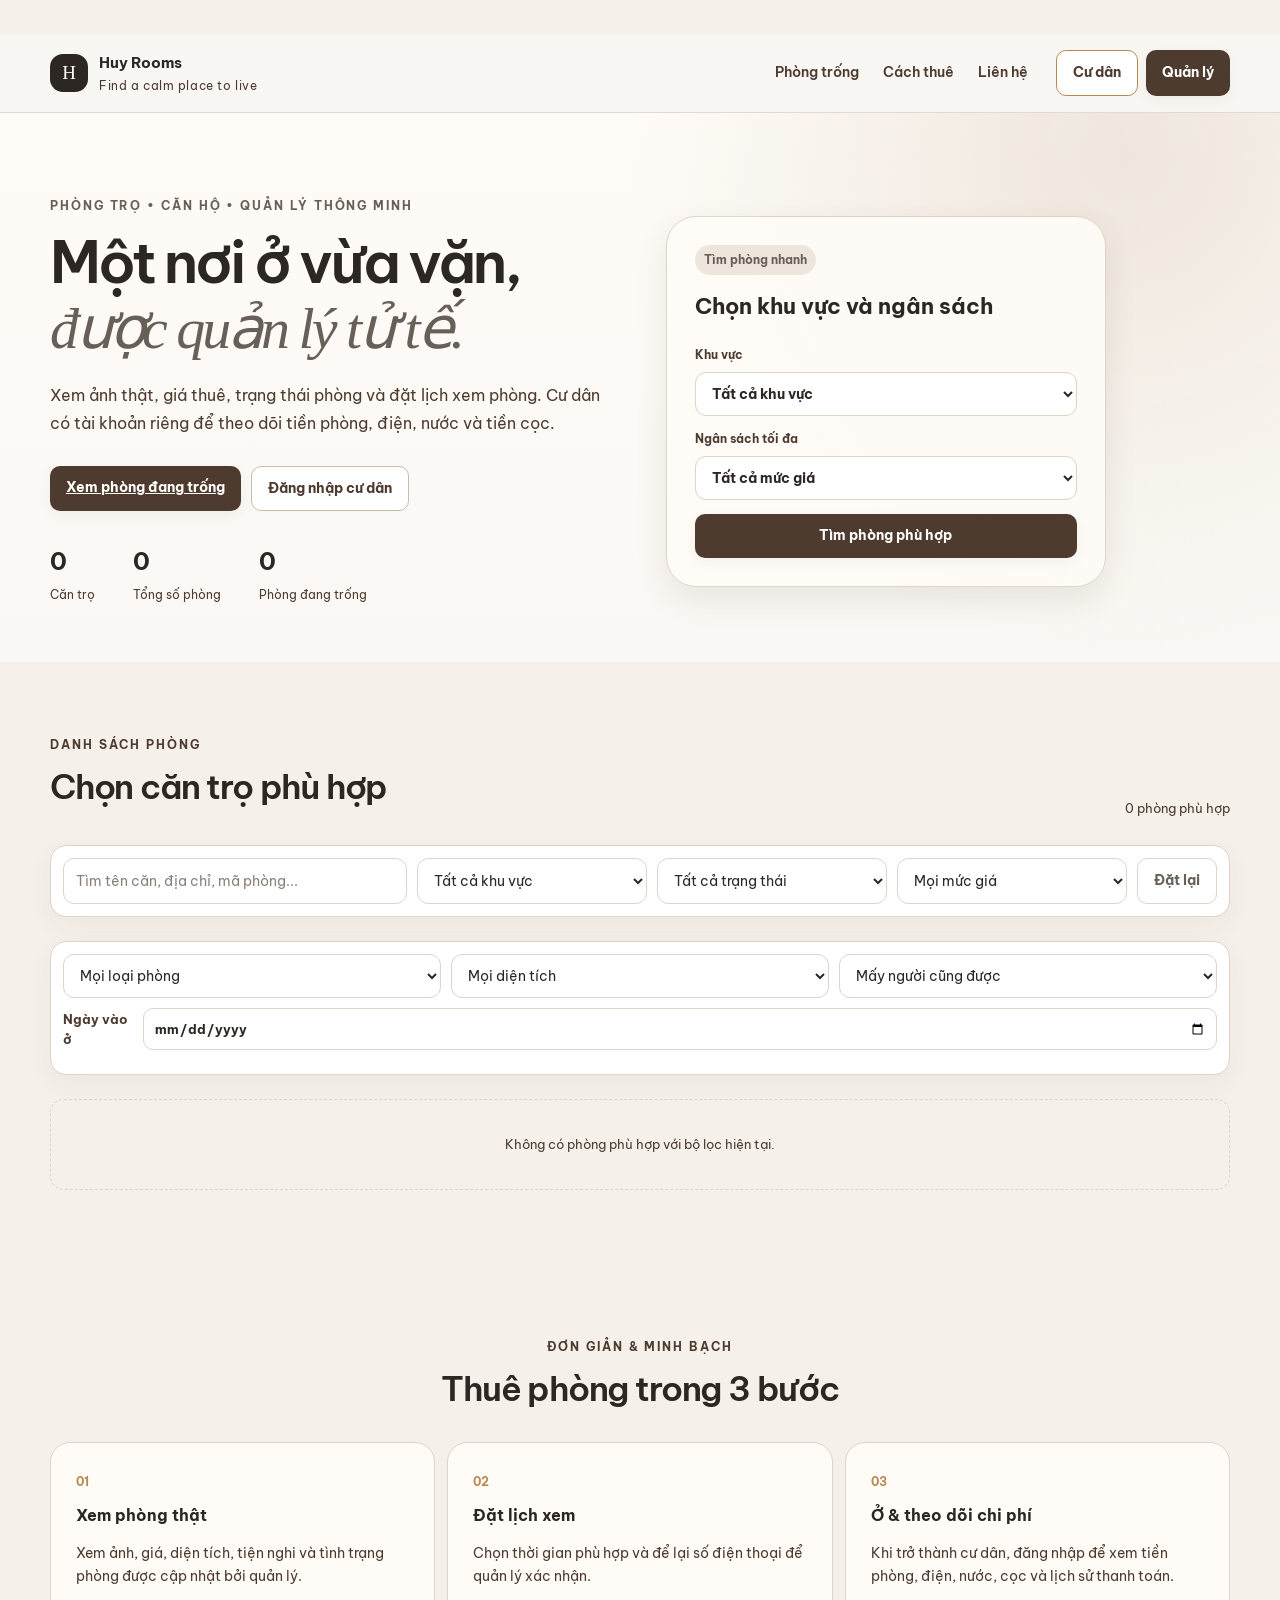
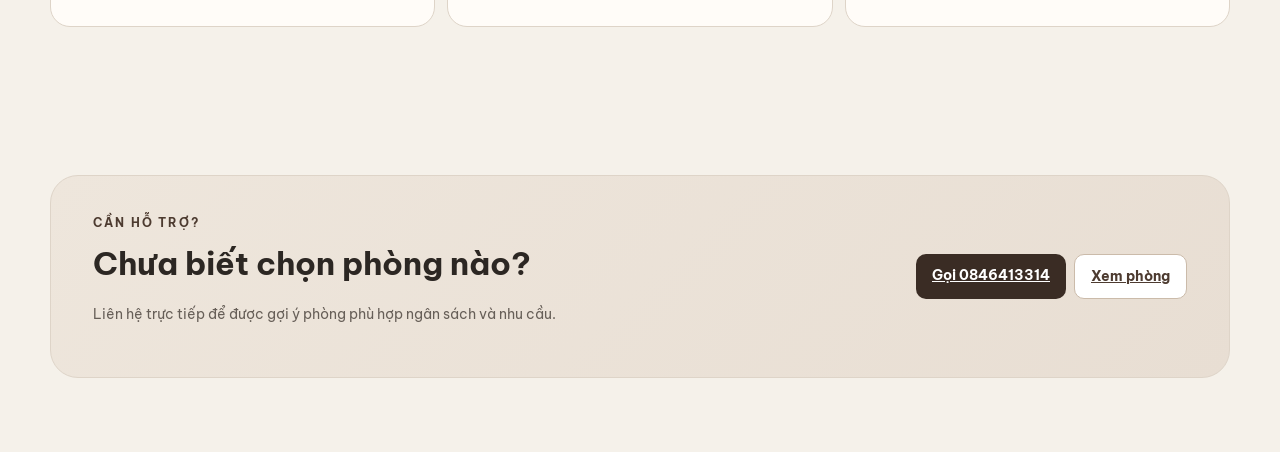
==== commit 867e07bb: "Add files via upload" ====
--- a/apps-script/Index.html
+++ b/apps-script/Index.html
@@ -1084,13 +1084,163 @@
 .btn-zalo:hover{background:#EAF2FF;border-color:#0055D4}
 .btn-zalo .lc{color:#0068FF}
 
+/* --- v4.3: giữ chỗ hết hạn --- */
+.row-hold-expired{background:var(--warning-bg)!important}
+.rsv-summary h4{margin:0 0 4px}
+.rsv-summary p{margin:0;font-size:13px;color:var(--text-secondary)}
+
+/* ============================================================
+   v4.6 P2 — CRM, trang phòng và accessibility
+   ============================================================ */
+.skip-link{position:fixed;left:12px;top:8px;z-index:9999;transform:translateY(-150%);background:#2C2723;color:#fff;padding:10px 14px;border-radius:9px;text-decoration:none;font-weight:700}
+.skip-link:focus{transform:translateY(0)}
+.success-inline{display:inline-flex;align-items:center;gap:6px;color:var(--success)}
+.btn .lc,.icon-btn .lc,.pay-tx .lc,.rem-log .lc{vertical-align:-3px}
+.flip{transform:rotate(180deg)}
+
+/* Tăng chữ nhỏ lên mức đọc thoải mái, giữ nguyên mật độ của màn quản lý. */
+body{font-size:16px;line-height:1.58}
+.panel-head p,.settings-card p,.lead-info small,.tk-main small,.rs-notice small{font-size:13px;line-height:1.55}
+.data-table th{font-size:12.5px}
+.metric small{font-size:12px}
+.metric .trend{font-size:13px}
+.badge,.pill,.status-dot,.lease-chip{font-size:12px}
+.icon-btn{min-height:38px;padding:8px 10px}
+
+.detail-map{display:flex;align-items:center;justify-content:space-between;gap:14px;padding:13px 14px;margin:14px 0;border:1px solid var(--border);border-radius:14px;background:var(--surface-elevated)}
+.detail-map>div{display:flex;gap:10px;align-items:flex-start;min-width:0}
+.detail-map>div>span{display:flex;flex-direction:column;gap:2px;min-width:0}
+.detail-map small{color:var(--text-secondary);line-height:1.45}
+
+.gallery-modal-card{max-width:980px}
+.gallery-head{display:flex;align-items:flex-start;justify-content:space-between;gap:16px;padding-right:36px}
+.gallery-stage{position:relative;display:grid;place-items:center;background:#2C2723;border-radius:16px;overflow:hidden;min-height:320px}
+.gallery-stage>img{display:block;width:100%;height:min(62vh,620px);object-fit:contain}
+.gallery-nav{position:absolute;top:50%;transform:translateY(-50%);z-index:2;width:46px;height:46px;border:1px solid rgba(255,255,255,.4);border-radius:50%;background:rgba(44,39,35,.72);color:#fff;display:grid;place-items:center;cursor:pointer}
+.gallery-prev{left:12px}.gallery-next{right:12px}
+.gallery-thumbs{display:flex;gap:8px;overflow-x:auto;padding:10px 2px 4px}
+.gallery-thumbs button{flex:0 0 78px;height:58px;border:2px solid transparent;border-radius:10px;padding:0;background:var(--surface-muted);overflow:hidden;cursor:pointer}
+.gallery-thumbs button.active{border-color:var(--gold)}
+.gallery-thumbs img{width:100%;height:100%;object-fit:cover;display:block}
+
+.crm-funnel{display:grid;grid-template-columns:repeat(7,minmax(105px,1fr));gap:7px;overflow-x:auto;padding-bottom:8px;margin-bottom:10px}
+.crm-funnel button{border:1px solid var(--border);border-radius:11px;background:var(--surface-elevated);color:var(--text-secondary);padding:9px 10px;text-align:left;cursor:pointer;min-height:62px}
+.crm-funnel button span{display:block;font-size:12px;white-space:nowrap}
+.crm-funnel button strong{display:block;font-size:18px;color:var(--text);margin-top:2px}
+.crm-funnel button.active{background:var(--primary);border-color:var(--primary);color:#fff}
+.crm-funnel button.active strong{color:#fff}
+.crm-tools .date-filter{display:flex;align-items:center;gap:6px;font-size:12px;white-space:nowrap}
+.crm-tools .date-filter input{width:auto;min-width:145px;padding:8px 9px}
+.lease-detail-body .timeline{padding-left:30px}
+.lease-detail-body .tl-item{padding-left:18px}
+.lease-detail-body .tl-dot{left:-17px;top:0;width:28px;height:28px;display:grid;place-items:center;color:#fff;background:var(--primary);box-shadow:0 0 0 3px var(--surface-elevated),0 0 0 4px var(--border)}
+.lease-detail-body .tl-item:before{left:-4px;top:26px}
+
+@media(max-width:720px){
+  .detail-map{align-items:stretch;flex-direction:column}
+  .detail-map .btn{width:100%;text-align:center}
+  .gallery-modal-card{padding-left:12px;padding-right:12px}
+  .gallery-stage{min-height:220px}.gallery-stage>img{height:55vh}
+  .gallery-nav{width:42px;height:42px}.gallery-prev{left:7px}.gallery-next{right:7px}
+  .crm-tools{align-items:stretch}.crm-tools .tt-search{flex-basis:100%}
+  .crm-tools select,.crm-tools .date-filter{flex:1 1 145px}
+  .crm-tools .date-filter{flex-direction:column;align-items:flex-start}
+  .crm-tools .date-filter input{width:100%;min-width:0}
+}
+
+/* ============================================================
+   v4.6.2 P2 audit — ưu tiên công việc, nhịp dashboard và mobile
+   ============================================================ */
+.dashboard-summary{margin-bottom:14px}
+.dashboard-summary .metric-grid{margin-bottom:0}
+.metric-grid-primary .metric{border-top:3px solid var(--gold-soft)}
+.metric-grid-primary .metric-warn{border-top-color:var(--danger)}
+.priority-panel{margin-top:0!important;border-color:var(--gold-soft);box-shadow:0 10px 28px rgba(67,50,39,.08)}
+.priority-panel .panel-head{margin-bottom:10px}
+.priority-count{display:inline-flex;align-items:center;justify-content:center;min-height:30px;padding:5px 10px;border-radius:999px;background:var(--warning-bg);color:var(--warning);font-size:12px;font-weight:700;white-space:nowrap}
+.priority-list{display:grid;grid-template-columns:repeat(2,minmax(0,1fr));gap:8px}
+.priority-list .tk-row{margin:0;background:var(--surface-elevated)}
+.dashboard-secondary-block{margin:18px 0 16px}
+.dashboard-section-title{display:flex;align-items:baseline;gap:10px;margin:0 2px 10px}
+.dashboard-section-title strong{font-size:14px;color:var(--text)}
+.dashboard-section-title span{font-size:12.5px;color:var(--text-secondary)}
+.metric-grid-secondary{margin:0}
+.metric-secondary{padding:14px;background:var(--bg-soft);box-shadow:none}
+.metric-secondary strong{font-size:20px}
+.dashboard-chart-grid{display:grid;grid-template-columns:repeat(3,minmax(0,1fr));gap:14px}
+.dashboard-chart-grid .panel{margin:0;min-width:0}
+.dashboard-chart-grid .chart-card:first-child{grid-column:span 2}
+
+/* Các nhãn ngắn vẫn gọn nhưng không còn ở ngưỡng 9–11px khó đọc. */
+.mobile-tabbar button .tab-badge{font-size:10.5px;min-width:18px;line-height:1.65}
+.room-list .amenity{font-size:11.5px}
+.amenity,.meter-warn,.more-badge,.disc-tag{font-size:12px}
+.room-price small,.booking-summary p,.calc-card small,.calc-card span,.upload-zone span,.detail-facts small{font-size:12px}
+.bk-err{font-size:12px}
+.rs-dot{font-size:11px;min-width:18px;height:18px;line-height:18px}
+
+@media(max-width:1050px){
+  .dashboard-chart-grid{grid-template-columns:repeat(2,minmax(0,1fr))}
+  .dashboard-chart-grid .chart-card:first-child{grid-column:1/-1}
+}
+@media(max-width:860px){
+  :root{--app-status-height:40px;--resident-header-height:68px}
+  .topbar,.resident-topbar,.admin-topbar{top:var(--app-status-height)}
+  #publicApp,#residentApp,.admin-shell{padding-top:var(--app-status-height)}
+  .metric-grid-primary,.metric-grid-secondary{grid-template-columns:repeat(2,minmax(0,1fr))}
+  .priority-list{grid-template-columns:1fr}
+  .property-admin-body .data-table td:before{font-size:12px}
+  .dashboard-chart-grid{grid-template-columns:1fr}
+  .dashboard-chart-grid .chart-card:first-child{grid-column:auto}
+}
+@media(max-width:420px){
+  .rs-tabs{top:calc(var(--app-status-height) + var(--resident-header-height));z-index:35;padding:7px 0 6px;box-shadow:0 7px 14px rgba(67,50,39,.07)}
+  .rs-tabs button span{font-size:12px}
+  .dashboard-section-title{display:grid;gap:2px}
+  .metric-grid-primary,.metric-grid-secondary{grid-template-columns:repeat(2,minmax(0,1fr))}
+  .metric{padding:12px}
+  .metric strong{font-size:20px}
+  .metric-secondary strong{font-size:18px}
+  .step span{font-size:12px}
+  .step h3{font-size:14px}
+  .step p{font-size:12.5px;line-height:1.55}
+}
+@media(max-width:359px){
+  .metric-grid-primary,.metric-grid-secondary{grid-template-columns:1fr}
+}
+
+/* ============================================================
+   v4.6.4 P2 — popup đồng bộ, không tràn và không mất dữ liệu nhập
+   ============================================================ */
+body.modal-open{overflow:hidden;overscroll-behavior:none}
+.modal{
+  background:rgba(44,39,35,.45);backdrop-filter:blur(5px);
+  overflow-x:hidden;overscroll-behavior:contain
+}
+/* Modal cũ có lớp backdrop riêng; nền nay đặt ở cha để các modal mới cũng đồng bộ. */
+.modal-backdrop{background:transparent;backdrop-filter:none}
+.modal-card{scrollbar-gutter:stable;min-width:0}
+.modal-card.modal-wide{width:min(960px,100%)}
+.modal-head{display:flex;align-items:flex-start;justify-content:space-between;gap:14px;padding-right:42px;min-width:0}
+.modal-head h3{min-width:0;overflow-wrap:anywhere}
+.form-actions{display:flex;flex-wrap:wrap;gap:10px;justify-content:flex-end;min-width:0}
+.form-actions .btn{flex:0 1 auto;max-width:100%;white-space:normal}
+
+@media(max-width:520px){
+  .modal-head{padding-right:46px}
+  .modal-card.modal-wide{width:100%}
+  .form-actions .btn{flex:1 1 100%;width:100%}
+  .modal-card .table-actions{flex-wrap:wrap}
+}
+
 </style>
   <meta name="apple-mobile-web-app-capable" content="yes" />
   <meta name="apple-mobile-web-app-status-bar-style" content="default" />
   <meta name="apple-mobile-web-app-title" content="Huy Rooms" />
 </head>
 <body>
-  <div id="toast" class="toast"></div>
+  <a class="skip-link" href="#properties">Bỏ qua điều hướng, tới nội dung chính</a>
+  <div id="toast" class="toast" role="status" aria-live="polite" aria-atomic="true"></div>
 
   <header class="topbar" id="publicTopbar">
     <div class="container nav-wrap">
@@ -1230,25 +1380,25 @@
         <button class="side-link active" data-view="dashboard" data-ic="dashboard"><span>Tổng quan</span></button>
         <button class="side-link" data-view="properties" data-ic="home"><span>Căn trọ & phòng</span></button>
         <button class="side-link" data-view="leases" data-ic="filetext"><span>Hợp đồng thuê</span></button>
-        <button class="side-link" data-view="tenants" data-ic="users"><span>Người thuê</span></button>
+        <button class="side-link" data-view="tenants" data-ic="users"><span>Người ở & tài khoản</span></button>
         <button class="side-link" data-view="utilities" data-ic="zap"><span>Điện & nước</span></button>
         <button class="side-link" data-view="invoices" data-ic="receipt"><span>Hóa đơn</span></button>
-        <button class="side-link" data-view="appointments" data-ic="calendar"><span>Lịch hẹn</span></button>
+        <button class="side-link" data-view="appointments" data-ic="calendar"><span>Khách & lịch hẹn</span></button>
         <button class="side-link" data-view="tickets" data-ic="wrench"><span>Sự cố & thông báo</span></button>
         <button class="side-link" data-view="settings" data-ic="settings"><span>Cài đặt</span></button>
       </nav>
-      <div class="sidebar-bottom"><button class="btn btn-light full" id="backPublic">← Trang khách</button></div>
+      <div class="sidebar-bottom"><button class="btn btn-light full" id="backPublic" data-ic="back">Trang khách</button></div>
     </aside>
 
     <div class="admin-main">
       <header class="admin-topbar">
-        <button class="btn btn-light mobile-only" id="mobileBackPublic" style="padding:10px 12px">←</button>
+        <button class="btn btn-light mobile-only" id="mobileBackPublic" data-ic="back" style="padding:10px 12px" aria-label="Về trang khách"></button>
         <div><small>HỆ THỐNG QUẢN LÝ NHÀ TRỌ</small><h2 id="adminTitle">Tổng quan</h2></div>
         <div class="admin-actions">
           <button class="btn btn-light" id="globalSearchBtn" data-ic="search" aria-label="Tìm kiếm toàn hệ thống (Ctrl+K)"><span class="desktop-only">Tìm nhanh <kbd>Ctrl K</kbd></span></button>
-          <button class="btn btn-light" id="quickAddTenant">+ Người thuê</button>
-          <button class="btn btn-light" id="quickAddRoom">+ Phòng</button>
-          <button class="btn btn-primary" id="quickAddProperty">+ Căn trọ</button>
+          <button class="btn btn-light" id="quickAddTenant" data-ic="users">Người ở</button>
+          <button class="btn btn-light" id="quickAddUtility" data-ic="zap">Ghi điện nước</button>
+          <button class="btn btn-primary" id="quickAddInvoice" data-ic="receipt">Lập hóa đơn</button>
         </div>
       </header>
       <div class="admin-content">
@@ -1281,15 +1431,15 @@
       <button data-view="properties" aria-label="Căn trọ và phòng"><i aria-hidden="true" data-ic="home"></i>Phòng</button>
       <button data-view="utilities" aria-label="Điện nước"><i aria-hidden="true" data-ic="zap"></i>Điện nước</button>
       <button data-view="invoices" aria-label="Hóa đơn"><i aria-hidden="true" data-ic="receipt"></i>Hóa đơn</button>
-      <button id="moreTabBtn" aria-label="Mở thêm mục: người thuê, lịch hẹn, cài đặt"><i aria-hidden="true" data-ic="menu"></i>Khác</button>
+      <button id="moreTabBtn" aria-label="Mở thêm mục: người thuê, khách và lịch hẹn, cài đặt"><i aria-hidden="true" data-ic="menu"></i>Khác</button>
     </nav>
 
     <div class="fab-sheet" id="moreSheet" role="dialog" aria-label="Các mục khác">
       <div class="fab-sheet-inner">
         <button data-more="search" aria-label="Tìm kiếm toàn hệ thống"><i data-ic="search" aria-hidden="true"></i> Tìm nhanh</button>
         <button data-more="leases" aria-label="Hợp đồng thuê"><i data-ic="filetext" aria-hidden="true"></i> Hợp đồng</button>
-        <button data-more="tenants" aria-label="Người thuê"><i data-ic="users" aria-hidden="true"></i> Người thuê</button>
-        <button data-more="appointments" aria-label="Lịch hẹn"><i data-ic="calendar" aria-hidden="true"></i> Lịch hẹn <span class="more-badge hidden" id="moreApptBadge"></span></button>
+        <button data-more="tenants" aria-label="Người ở và tài khoản"><i data-ic="users" aria-hidden="true"></i> Người ở & tài khoản</button>
+        <button data-more="appointments" aria-label="Khách và lịch hẹn"><i data-ic="calendar" aria-hidden="true"></i> Khách & lịch hẹn <span class="more-badge hidden" id="moreApptBadge"></span></button>
         <button data-more="tickets" aria-label="Sự cố và thông báo"><i data-ic="wrench" aria-hidden="true"></i> Sự cố / Thông báo</button>
         <button data-more="settings" aria-label="Cài đặt"><i data-ic="settings" aria-hidden="true"></i> Cài đặt</button>
         <button data-more="public" aria-label="Quay về trang khách"><i data-ic="back" aria-hidden="true"></i> Quay về trang khách</button>
@@ -1301,7 +1451,7 @@
   <!-- Booking -->
   <div class="modal hidden" id="bookingModal">
     <div class="modal-backdrop" data-close-modal="bookingModal"></div>
-    <div class="modal-card"><button class="modal-close" data-close-modal="bookingModal">×</button>
+    <div class="modal-card"><button class="modal-close" data-close-modal="bookingModal" aria-label="Đóng">×</button>
       <div id="bookingRoomSummary" class="booking-summary"></div>
       <form id="bookingForm" class="form-grid">
         <input type="hidden" id="bookingRoomId" />
@@ -1322,7 +1472,7 @@
   <!-- Logins -->
   <div class="modal hidden" id="loginModal">
     <div class="modal-backdrop" data-close-modal="loginModal"></div>
-    <div class="modal-card small"><button class="modal-close" data-close-modal="loginModal">×</button>
+    <div class="modal-card small"><button class="modal-close" data-close-modal="loginModal" aria-label="Đóng">×</button>
       <div class="modal-icon">✦</div><h3>Đăng nhập quản lý</h3><p class="muted-text" id="adminLoginHint">Chưa kết nối Google Sheets — dùng mật khẩu <strong>123456</strong> để mở bản trên máy này.</p>
       <form id="loginForm" class="stack-form"><label>Tài khoản nhân viên <small style="color:var(--muted)">(bỏ trống nếu là chủ nhà)</small><input id="adminUser" type="text" autocomplete="username" placeholder="vd: kimchi.ketoan" /></label><label id="adminPasswordLabel">Mật khẩu<input id="adminPassword" type="password" required placeholder="Nhập mật khẩu" autocomplete="current-password" /></label><button class="btn btn-primary full" type="submit">Đăng nhập</button></form>
     </div>
@@ -1330,8 +1480,8 @@
 
   <div class="modal hidden" id="residentLoginModal">
     <div class="modal-backdrop" data-close-modal="residentLoginModal"></div>
-    <div class="modal-card small"><button class="modal-close" data-close-modal="residentLoginModal">×</button>
-      <div class="modal-icon">⌂</div><h3>Đăng nhập cư dân</h3><p class="muted-text">Tài khoản do quản lý tạo. Đăng nhập bằng số điện thoại và mã PIN.</p>
+    <div class="modal-card small"><button class="modal-close" data-close-modal="residentLoginModal" aria-label="Đóng">×</button>
+      <div class="modal-icon" data-ic="home" aria-hidden="true"></div><h3>Đăng nhập cư dân</h3><p class="muted-text">Tài khoản do quản lý tạo. Đăng nhập bằng số điện thoại và mã PIN.</p>
       <form id="residentLoginForm" class="stack-form"><label>Số điện thoại<input id="residentPhone" type="tel" required placeholder="Ví dụ: 0905..." /></label><label>Mã PIN<input id="residentPin" type="password" required maxlength="8" placeholder="Nhập mã PIN" /></label><button class="btn btn-primary full" type="submit">Xem thông tin phòng</button></form>
     </div>
   </div>
@@ -1339,7 +1489,7 @@
   <!-- Property -->
   <div class="modal hidden" id="propertyModal">
     <div class="modal-backdrop" data-close-modal="propertyModal"></div>
-    <div class="modal-card"><button class="modal-close" data-close-modal="propertyModal">×</button><h3 id="propertyModalTitle">Thêm căn trọ</h3>
+    <div class="modal-card"><button class="modal-close" data-close-modal="propertyModal" aria-label="Đóng">×</button><h3 id="propertyModalTitle">Thêm căn trọ</h3>
       <form id="propertyForm" class="form-grid">
         <input type="hidden" id="propertyId" />
         <label>Tên căn trọ *<input required id="propertyName" /></label>
@@ -1359,7 +1509,7 @@
   <!-- Room -->
   <div class="modal hidden" id="roomModal">
     <div class="modal-backdrop" data-close-modal="roomModal"></div>
-    <div class="modal-card wide"><button class="modal-close" data-close-modal="roomModal">×</button><h3 id="roomModalTitle">Thêm phòng</h3>
+    <div class="modal-card wide"><button class="modal-close" data-close-modal="roomModal" aria-label="Đóng">×</button><h3 id="roomModalTitle">Thêm phòng</h3>
       <form id="roomForm" class="form-grid">
         <input type="hidden" id="roomId" />
         <div class="form-section">THÔNG TIN CHÍNH</div>
@@ -1367,7 +1517,7 @@
         <label>Giá thuê/tháng *<input id="roomPrice" type="text" inputmode="numeric" autocomplete="off" required data-money-input placeholder="vd: 3.800.000" /></label><label>Tiền cọc<input id="roomDeposit" type="text" inputmode="numeric" autocomplete="off" data-money-input placeholder="vd: 1.000.000" /></label>
         <label>Diện tích (m²)<input id="roomArea" type="number" min="0" /></label><label>Sức chứa<input id="roomCapacity" type="number" min="1" value="2" /></label>
         <label>Loại phòng<select id="roomType"><option>Phòng trọ</option><option>Studio</option><option>Phòng gác lửng</option><option>Căn hộ mini</option></select></label>
-        <label>Trạng thái<select id="roomStatus"><option value="available">Đang trống</option><option value="reserved">Đã giữ chỗ</option><option value="occupied">Đã thuê</option><option value="maintenance">Bảo trì</option></select></label>
+        <label>Trạng thái<select id="roomStatus"><option value="available">Đang trống</option><option value="reserved" disabled>Đã giữ chỗ — hệ thống tự đặt</option><option value="occupied">Đã thuê</option><option value="maintenance">Bảo trì</option></select></label>
         <div class="form-section">ĐIỆN & NƯỚC</div>
         <label>Đơn giá điện (đ/kWh)<input id="roomElectricRate" type="number" min="0" value="3500" /></label>
         <label>Cách tính nước<select id="roomWaterMode"><option value="meter">Theo đồng hồ (m³)</option><option value="fixed">Cố định/tháng</option></select></label>
@@ -1390,13 +1540,13 @@
   <!-- Tenant -->
   <div class="modal hidden" id="tenantModal">
     <div class="modal-backdrop" data-close-modal="tenantModal"></div>
-    <div class="modal-card"><button class="modal-close" data-close-modal="tenantModal">×</button><h3 id="tenantModalTitle">Thêm người thuê</h3>
+    <div class="modal-card"><button class="modal-close" data-close-modal="tenantModal" aria-label="Đóng">×</button><h3 id="tenantModalTitle">Thêm người thuê</h3>
       <form id="tenantForm" class="form-grid">
         <input type="hidden" id="tenantId" />
         <label>Họ tên *<input id="tenantName" required /></label><label>Số điện thoại *<input id="tenantPhone" type="tel" required /></label>
         <label>Phòng *<select id="tenantRoom" required></select></label>
-        <div class="smart-note span-2" id="tenantPinNote">🔒 Mã PIN đăng nhập của cư dân được tạo tự động và chỉ hiển thị một lần sau khi lưu. Muốn cấp lại, dùng nút “Đặt lại PIN” trong danh sách người thuê.</div>
-        <label>Ngày vào ở<input id="tenantMoveIn" type="date" /></label><label>Trạng thái<select id="tenantActive"><option value="true">Đang thuê</option><option value="false">Đã trả phòng</option></select></label>
+        <div class="smart-note span-2" id="tenantPinNote"><strong>Bảo mật PIN:</strong> mã đăng nhập của cư dân được tạo tự động và chỉ hiển thị một lần sau khi lưu. Khách chưa nhận phòng nên để “Chưa/không còn thuê”; phiếu giữ chỗ và tiền giữ chỗ được tạo riêng sau khi lưu.</div>
+        <label>Ngày vào ở<input id="tenantMoveIn" type="date" /></label><label>Trạng thái<select id="tenantActive"><option value="false">Chưa/không còn thuê</option><option value="true">Đang thuê (tạo hợp đồng)</option></select></label>
         <label>Tiền cọc phải đóng<input id="tenantDepositRequired" type="number" min="0" /></label><label>Tiền cọc đã nhận<input id="tenantDepositPaid" type="number" min="0" /></label>
         <label class="span-2">Ghi chú<textarea id="tenantNote" rows="2"></textarea></label>
         <button class="btn btn-primary span-2" type="submit" id="tenantSubmit">Lưu người thuê</button>
@@ -1407,7 +1557,7 @@
   <!-- Utility reading -->
   <div class="modal hidden" id="utilityModal">
     <div class="modal-backdrop" data-close-modal="utilityModal"></div>
-    <div class="modal-card wide"><button class="modal-close" data-close-modal="utilityModal">×</button><h3>Ghi chỉ số điện & nước</h3>
+    <div class="modal-card wide"><button class="modal-close" data-close-modal="utilityModal" aria-label="Đóng">×</button><h3>Ghi chỉ số điện & nước</h3>
       <form id="utilityForm" class="form-grid">
         <input type="hidden" id="utilityId" />
         <label>Phòng *<select id="utilityRoom" required></select></label><label>Tháng *<input id="utilityMonth" type="month" required /></label>
@@ -1419,7 +1569,7 @@
         <label class="water-meter-field">Chỉ số nước đầu kỳ<input id="waterStart" type="number" min="0" step="0.1" /></label><label class="water-meter-field">Chỉ số nước cuối kỳ<input id="waterEnd" type="number" min="0" step="0.1" /></label>
         <label class="water-fixed-field hidden">Tiền nước cố định<input id="waterFixed" type="number" min="0" /></label><div class="calc-card"><small>Tiền nước dự kiến</small><strong id="waterPreview">0đ</strong><span id="waterUnitsPreview">0 m³</span></div>
         <label>Phí khác<input id="utilityOtherFee" type="number" min="0" value="0" /></label><label>Ghi chú<input id="utilityNote" /></label>
-        <div class="smart-note span-2" id="utilitySmartNote">💡 Đầu kỳ sẽ tự lấy từ cuối kỳ tháng trước nếu có dữ liệu. Anh chỉ cần kiểm tra và nhập chỉ số cuối tháng.</div>
+        <div class="smart-note span-2" id="utilitySmartNote"><strong>Mẹo:</strong> đầu kỳ sẽ tự lấy từ cuối kỳ tháng trước nếu có dữ liệu. Anh chỉ cần kiểm tra và nhập chỉ số cuối tháng.</div>
         <button class="btn btn-primary span-2" type="submit" id="utilitySubmit">Lưu chỉ số & tính tiền</button>
       </form>
     </div>
@@ -1428,7 +1578,7 @@
   <!-- Invoice -->
   <div class="modal hidden" id="invoiceModal">
     <div class="modal-backdrop" data-close-modal="invoiceModal"></div>
-    <div class="modal-card"><button class="modal-close" data-close-modal="invoiceModal">×</button><h3>Lập hóa đơn tháng</h3>
+    <div class="modal-card"><button class="modal-close" data-close-modal="invoiceModal" aria-label="Đóng">×</button><h3>Lập hóa đơn tháng</h3>
       <form id="invoiceForm" class="form-grid">
         <input type="hidden" id="invoiceReadingId" /><input type="hidden" id="invoiceLeaseId" />
         <label>Phòng *<select id="invoiceRoom" required></select></label><label>Tháng *<input id="invoiceMonth" type="month" required /></label>
@@ -1470,9 +1620,28 @@
   <!-- ============ v6: TÌM NHANH (Ctrl+K) ============ -->
   <div class="modal hidden" id="palModal">
     <div class="modal-backdrop" onclick="closePalette()"></div>
-    <div class="pal-card" role="dialog" aria-label="Tìm kiếm toàn hệ thống">
+    <div class="pal-card" aria-label="Tìm kiếm toàn hệ thống">
       <div class="pal-input-row"><input id="palInput" placeholder="Tìm phòng, người thuê, hóa đơn, lead… hoặc gõ hành động" aria-label="Ô tìm kiếm toàn hệ thống" autocomplete="off"><kbd>Esc</kbd></div>
       <div id="palResults" class="pal-results"></div>
+    </div>
+  </div>
+
+  <!-- ============ v4.3: ĐẶT CỌC GIỮ CHỖ ============ -->
+  <div class="modal hidden" id="holdModal">
+    <div class="modal-card small">
+      <div class="modal-head"><h3>Đặt cọc giữ chỗ</h3><button class="modal-close" data-close-modal="holdModal" aria-label="Đóng">✕</button></div>
+      <div id="holdSummary" class="rsv-summary"></div>
+      <form id="holdForm" class="form-grid">
+        <input type="hidden" id="holdTenantId">
+        <label class="span-2">Phòng giữ chỗ *<select id="holdRoom" required></select></label>
+        <label>Giữ từ ngày *<input type="date" id="holdFrom" required></label>
+        <label>Đến hết ngày *<input type="date" id="holdUntil" required></label>
+        <label class="span-2">Tiền cọc giữ chỗ (đ) *<input type="text" inputmode="numeric" data-money-input id="holdAmount" required placeholder="vd: 1.000.000"></label>
+        <label>Phương thức *<select id="holdMethod"><option value="cash">Tiền mặt</option><option value="bank">Chuyển khoản</option><option value="momo">Ví điện tử</option><option value="other">Khác</option></select></label>
+        <label>Mã giao dịch / chứng từ<input type="text" id="holdReference" maxlength="80" placeholder="Không bắt buộc"></label>
+        <label class="span-2">Ghi chú<input type="text" id="holdNote" placeholder="vd: hẹn ký hợp đồng cuối tuần"></label>
+        <div class="form-actions span-2"><button type="button" class="btn btn-light" data-close-modal="holdModal">Hủy</button><button type="submit" class="btn btn-primary">Lưu giữ chỗ</button></div>
+      </form>
     </div>
   </div>
 
@@ -1514,8 +1683,11 @@
       <div class="booking-summary" id="rsvSummary"></div>
       <form id="reserveForm" class="form-grid">
         <input type="hidden" id="rsvLeadId">
-        <label>Tiền giữ chỗ (đ) *<input id="rsvAmount" type="number" min="0" required></label>
+        <label>Giữ từ ngày *<input id="rsvFrom" type="date" required></label>
         <label>Giữ đến hết ngày *<input id="rsvUntil" type="date" required></label>
+        <label class="span-2">Tiền giữ chỗ (đ) *<input id="rsvAmount" type="text" inputmode="numeric" data-money-input required></label>
+        <label>Phương thức *<select id="rsvMethod"><option value="cash">Tiền mặt</option><option value="bank">Chuyển khoản</option><option value="momo">Ví điện tử</option><option value="other">Khác</option></select></label>
+        <label>Mã giao dịch / chứng từ<input id="rsvReference" maxlength="80" placeholder="Không bắt buộc"></label>
         <p class="muted-text span-2">Phòng sẽ chuyển sang "Đã giữ chỗ" và ngừng nhận lịch xem. Quá hạn mà chưa ký, hệ thống nhắc anh xác nhận trả phòng về Đang trống.</p>
         <div class="form-actions span-2"><button type="button" class="btn btn-light" data-close-modal="reserveModal">Hủy</button><button type="submit" class="btn btn-primary">Ghi giữ chỗ</button></div>
       </form>
@@ -1545,7 +1717,7 @@
         </select></label>
         <label class="span-2">Mô tả thêm<textarea id="rsTicketDesc" rows="3" maxlength="2000" placeholder="Vị trí, tình trạng, thời điểm phát hiện…" style="width:100%;font:inherit;padding:10px;border:1px solid var(--line);border-radius:11px"></textarea></label>
         <div class="span-2">
-          <button type="button" class="btn btn-light" onclick="rsTicketPickPhotos()">📷 Thêm ảnh (tối đa 3)</button>
+          <button type="button" class="btn btn-light" data-ic="camera" onclick="rsTicketPickPhotos()">Thêm ảnh (tối đa 3)</button>
           <div id="rsTicketPreview" class="rs-thumbs"></div>
         </div>
         <p class="rs-form-error span-2" id="rsTicketError" role="alert"></p>
@@ -1742,6 +1914,10 @@
         <label class="span-2">Phòng mới<select id="transferRoom"></select></label>
         <label>Ngày hiệu lực<input type="date" id="transferDate" required></label>
         <label class="check-label"><input type="checkbox" id="transferKeepRent" checked> Giữ nguyên giá hợp đồng cũ</label>
+        <div class="form-section span-2">BÀN GIAO PHÒNG CŨ</div>
+        <div class="span-2 table-wrap" id="transferHandoverOut"></div>
+        <div class="form-section span-2">BÀN GIAO PHÒNG MỚI</div>
+        <div class="span-2 table-wrap" id="transferHandoverIn"></div>
         <div class="form-actions span-2"><button type="button" class="btn btn-light" data-close-modal="transferModal">Hủy</button><button type="submit" class="btn btn-primary">Chuyển phòng</button></div>
       </form>
     </div>
@@ -1769,8 +1945,10 @@
         <label>Ngày trả phòng<input type="date" id="endDate2" required></label>
         <label>Lý do kết thúc<input id="endReason" placeholder="Hết hạn / chuyển đi / vi phạm…"></label>
         <div class="span-2 table-wrap" id="endHandover"></div>
-        <label>Trừ vào cọc (hư hỏng, nợ…) (đ)<input type="number" id="endDeduct" min="0" value="0" oninput="updateEndRefund()"></label>
+        <label>Trừ vào cọc (hư hỏng, nợ…) (đ)<input type="text" inputmode="numeric" data-money-input id="endDeduct" value="0" oninput="updateEndRefund()"></label>
         <label>Ghi chú thanh lý<input id="endSettleNote" placeholder="Chi tiết trừ cọc, đối chiếu…"></label>
+        <label>Hình thức hoàn cọc<select id="endRefundMethod"><option value="cash">Tiền mặt</option><option value="bank">Chuyển khoản</option><option value="momo">MoMo</option><option value="other">Khác</option></select></label>
+        <label>Mã đối chiếu hoàn cọc<input id="endRefundReference" placeholder="Mã giao dịch / số phiếu"></label>
         <div class="smart-note span-2" id="endRefundPreview"></div>
         <div class="form-actions span-2"><button type="button" class="btn btn-light" data-close-modal="endLeaseModal">Hủy</button><button type="submit" class="btn btn-danger">Xác nhận thanh lý</button></div>
       </form>
@@ -1794,7 +1972,7 @@
   <div class="modal hidden" id="pinModal">
     <div class="modal-backdrop" data-close-modal="pinModal"></div>
     <div class="modal-card small"><button class="modal-close" data-close-modal="pinModal" aria-label="Đóng">×</button>
-      <div class="modal-icon">🔑</div><h3>Mã PIN của cư dân</h3>
+      <div class="modal-icon" data-ic="key" aria-hidden="true"></div><h3>Mã PIN của cư dân</h3>
       <p class="muted-text">Mã PIN chỉ hiển thị <strong>một lần duy nhất</strong>. Hãy sao chép và gửi ngay cho cư dân. Nếu quên, dùng “Đặt lại PIN” để cấp mã mới.</p>
       <div class="pin-display" id="pinDisplay">------</div>
       <div class="conn-actions">
@@ -1805,7 +1983,7 @@
 
   <div class="modal hidden" id="galleryModal">
     <div class="modal-backdrop" data-close-modal="galleryModal"></div>
-    <div class="modal-card wide"><button class="modal-close" data-close-modal="galleryModal">×</button><div id="galleryContent"></div></div>
+    <div class="modal-card wide gallery-modal-card"><button class="modal-close" data-close-modal="galleryModal" aria-label="Đóng thư viện ảnh">×</button><div id="galleryContent"></div></div>
   </div>
 
   <button class="sync-pill off" id="syncPill" title="Trạng thái đồng bộ" aria-label="Trạng thái đồng bộ, bấm để đồng bộ ngay"><span class="sync-dot"></span><span id="syncText">Chưa kết nối</span></button>
@@ -1835,7 +2013,7 @@
   var CFG_KEY = 'huy_rooms_conn';
   var STATE_KEY = 'huy_rooms_sync_state';
   // v6: đủ mọi collection của giai đoạn 3–6 (trước đây thiếu → tiền/sự cố không lên máy chủ)
-  var COLS = ['properties', 'rooms', 'tenants', 'utilityReadings', 'invoices', 'appointments',
+  var COLS = ['properties', 'rooms', 'tenants', 'utilityReadings', 'invoices', 'appointments', 'reservations',
     'leases', 'leaseOccupants', 'accounts', 'assets', 'handoverItems',
     'serviceDefinitions', 'leaseServices', 'payments', 'depositLedger', 'reminders',
     'maintenanceTickets', 'notifications', 'staffUsers'];
@@ -1870,6 +2048,7 @@
   var Sync = {
     api: null, cfg: null, state: null, baseline: {},
     timer: null, pushTimer: null, busy: false, again: false,
+    retryCount: 0, _listenersBound: false,
     lastError: '', listeners: [],
     embedded: embedded,
 
@@ -1888,6 +2067,7 @@
       this.roleVerified = !this.cfg.token || !!this.cfg.staff;
       this.state = readJSON(STATE_KEY, { since: 0, lastOk: 0 });
       this.baseline = readJSON('huy_rooms_baseline', {});
+      this.baseStamp = readJSON('huy_rooms_base_stamps', {});
       return this.cfg;
     },
     saveCfg: function (patch) {
@@ -1898,6 +2078,7 @@
     saveState: function () {
       writeJSON(STATE_KEY, this.state);
       writeJSON('huy_rooms_baseline', this.baseline);
+      writeJSON('huy_rooms_base_stamps', this.baseStamp || {});
     },
     isOn: function () { return embedded() || !!this.cfg.apiUrl; },
     isAdmin: function () { return !!(this.cfg.token || this.cfg.writeKey); },
@@ -1950,7 +2131,11 @@
       return call.then(function (res) {
         if (!res || res.ok === false) {
           if (res && res.code === 'auth') self.saveCfg({ token: '' });
-          throw new Error((res && res.error) || 'Máy chủ trả về lỗi');
+          // v4.2.10: giữ lại mã lỗi + phân biệt "máy chủ từ chối có lý do" với "hỏng đường truyền"
+          var e2 = new Error((res && res.error) || 'Máy chủ trả về lỗi');
+          e2.code = (res && res.code) || '';
+          e2.serverAnswered = !!res;   // có phản hồi = máy chủ vẫn sống, chỉ là từ chối
+          throw e2;
         }
         return res;
       });
@@ -2009,7 +2194,8 @@
           }
         });
         Object.keys(base).forEach(function (id) {
-          if (!seen[id]) list.push({ id: id, deleted: true, updatedAt: now });
+          if (!seen[id]) list.push({ id: id, deleted: true, updatedAt: now,
+            baseUpdatedAt: (self.baseStamp && self.baseStamp[c] && self.baseStamp[c][id]) || 0 });
         });
         if (list.length) changes[c] = list;
       });
@@ -2034,6 +2220,13 @@
           var arr = data[c] || (data[c] = []);
           var idx = -1;
           for (var i = 0; i < arr.length; i++) { if (arr[i].id === rec.id) { idx = i; break; } }
+          // Một response sync có thể vừa chứa bản room đã được reconcile ở `changes`,
+          // vừa chứa `serverRecord` cũ hơn trong danh sách conflict/rejected. Chỉ áp
+          // bản authoritative mới hơn mốc máy chủ cuối cùng đã nhận để baseStamp
+          // không bao giờ lùi và tạo vòng conflict vô hạn.
+          var incomingStamp = Number(rec.updatedAt || 0);
+          var appliedStamp = Number(self.baseStamp && self.baseStamp[c] && self.baseStamp[c][rec.id] || 0);
+          if (incomingStamp && appliedStamp && incomingStamp <= appliedStamp) return;
           if (FINANCIAL[c] && idx >= 0 && !rec.deleted) {
             var baseH = self.baseline[c] && self.baseline[c][rec.id];
             var localH = hash(arr[idx]), remoteH = hash(rec);
@@ -2045,6 +2238,9 @@
           if (rec.deleted) {
             if (idx >= 0) { arr.splice(idx, 1); touched = true; }
             if (self.baseline[c]) delete self.baseline[c][rec.id];
+            if (!self.baseStamp) self.baseStamp = {};
+            if (!self.baseStamp[c]) self.baseStamp[c] = {};
+            if (incomingStamp) self.baseStamp[c][rec.id] = incomingStamp;
             return;
           }
           var same = idx >= 0 && contentHash(arr[idx]) === contentHash(rec);
@@ -2082,18 +2278,44 @@
     cycle: function (manual) {
       var self = this;
       if (!this.isOn()) return Promise.resolve();
+      if (typeof navigator !== 'undefined' && navigator.onLine === false) {
+        this.lastError = 'Thiết bị đang ngoại tuyến';
+        this.retryCount = Math.min(this.retryCount + 1, 5);
+        this.emit();
+        if (manual && this.api && this.api.toast) this.api.toast('Chưa thể đồng bộ khi thiết bị đang ngoại tuyến.');
+        return Promise.resolve();
+      }
       if (this.busy) { this.again = true; return Promise.resolve(); } // xếp hàng, không bỏ sót
       this.busy = true; this.again = false;
       this.emit(manual ? 'Đang đồng bộ…' : '');
       var changes = this.computeChanges();
       return this.request({ action: 'sync', since: this.state.since || 0, changes: changes })
         .then(function (res) {
+          var blocked = {}, needsFullPull = false;
+          function key(col, id) { return String(col || '') + ':' + String(id || ''); }
+          function mark(list) { (list || []).forEach(function (x) { blocked[key(x.collection, x.id)] = x; }); }
+          mark(res.conflicts); mark(res.rejected); mark(res.scopeSkipped);
+          (res.skippedWrite || []).forEach(function (col) {
+            (changes[col] || []).forEach(function (rec) {
+              var k = key(col, rec.id); if (!blocked[k]) { blocked[k] = { collection: col, id: rec.id }; needsFullPull = true; }
+            });
+          });
           Object.keys(changes).forEach(function (c) {
-            if (c === 'settings') { self.baseline.__settings = hash(self.api.getData().settings); return; }
+            if (c === 'settings') {
+              if (!blocked[key('settings', 'app')] && (res.skippedWrite || []).indexOf('settings') < 0) self.baseline.__settings = hash(self.api.getData().settings);
+              return;
+            }
             if (!self.baseline[c]) self.baseline[c] = {};
             changes[c].forEach(function (rec) {
+              if (blocked[key(c, rec.id)]) return; // không coi bản bị từ chối là đã lưu
               if (rec.deleted) delete self.baseline[c][rec.id];
-              else self.baseline[c][rec.id] = hash(rec);
+              else {
+                // `rec` có thêm baseUpdatedAt chỉ để kiểm tra xung đột trên máy chủ.
+                // Baseline phải băm đúng bản đang nằm trong data, nếu không lần sync sau
+                // sẽ tưởng bản ghi vẫn còn thay đổi và đẩy lặp vô hạn.
+                var local = (self.api.getData()[c] || []).filter(function (x) { return x.id === rec.id; })[0];
+                if (local) self.baseline[c][rec.id] = hash(local);
+              }
             });
           });
           var touched = self.applyRemote(res.changes || {});
@@ -2101,16 +2323,23 @@
             // máy chủ TỪ CHỐI ghi đè: giữ bản máy chủ, báo người dùng, ghi nhật ký
             try { window.dispatchEvent(new CustomEvent('server-conflict', { detail: res.conflicts })); } catch (e) {}
             res.conflicts.forEach(function (cf) {
-              if (cf.serverRecord) self.applyRemote((function () { var o = {}; o[cf.collection] = [cf.serverRecord]; return o; })());
+              if (cf.serverRecord) touched = self.applyRemote((function () { var o = {}; o[cf.collection] = [cf.serverRecord]; return o; })()) || touched;
+              else needsFullPull = true;
             });
           }
           if (res.rejected && res.rejected.length) {
             try { window.dispatchEvent(new CustomEvent('sync-rejected', { detail: res.rejected })); } catch (e) {}
-            // đồng bộ lại bản máy chủ để bản máy không giữ mãi thay đổi bị từ chối
-            self.state.since = 0;
+            res.rejected.forEach(function (x) {
+              if (x.serverRecord) touched = self.applyRemote((function () { var o = {}; o[x.collection] = [x.serverRecord]; return o; })()) || touched;
+              else needsFullPull = true;
+            });
           }
           if (res.scopeSkipped && res.scopeSkipped.length) {
             try { window.dispatchEvent(new CustomEvent('sync-scope-skipped', { detail: res.scopeSkipped })); } catch (e) {}
+            res.scopeSkipped.forEach(function (x) {
+              if (x.serverRecord) touched = self.applyRemote((function () { var o = {}; o[x.collection] = [x.serverRecord]; return o; })()) || touched;
+              else needsFullPull = true;
+            });
           }
           if (res.skippedWrite && res.skippedWrite.length && !self._warnedSkip) {
             self._warnedSkip = true;
@@ -2119,31 +2348,74 @@
           }
           self.state.since = res.serverTime;
           self.state.lastOk = Date.now();
-          self.lastError = '';
+          self.lastError = ''; self.retryCount = 0;
           self.saveState();
           if (touched) { self.api.saveLocal(); self.api.rerender(); }
           self.busy = false; self.emit(manual ? 'Đã đồng bộ' : '');
+          if (needsFullPull) return self.fullPull(); // dự phòng khi ghép với Apps Script cũ chưa trả bản authoritative
           if (self.again) return self.cycle();
           return res;
         })
         .catch(function (err) {
           self.busy = false; self.again = false;
           self.lastError = err.message || String(err);
+          self.retryCount = Math.min(self.retryCount + 1, 5);
           self.emit();
           if (manual) self.api.toast('Không đồng bộ được: ' + self.lastError);
         });
     },
+    /** Chờ vòng đang chạy xong rồi đẩy hết thay đổi trước action nhiều bảng. */
+    flush: function () {
+      var self = this;
+      if (!this.isOn()) return Promise.resolve();
+      return new Promise(function (resolve, reject) {
+        var started = Date.now();
+        function run() {
+          if (self.busy) {
+            if (Date.now() - started > 30000) { reject(new Error('Đồng bộ đang bận quá lâu')); return; }
+            setTimeout(run, 80); return;
+          }
+          self.cycle(true).then(function (res) {
+            if (self.lastError) reject(new Error(self.lastError)); else resolve(res);
+          }).catch(reject);
+        }
+        run();
+      });
+    },
+    pollDelay: function () {
+      var base = this.isAdmin() ? 20000 : 60000;
+      if (!this.lastError) return base;
+      var delay = Math.min(300000, base * Math.pow(2, Math.min(this.retryCount, 4)));
+      return Math.min(300000, Math.round(delay * (1 + Math.random() * 0.15)));
+    },
+    schedule: function (delay) {
+      var self = this;
+      clearTimeout(this.timer);
+      if (!this.isOn()) return;
+      this.timer = setTimeout(function () {
+        if (document.hidden) { self.schedule(self.pollDelay()); return; }
+        Promise.resolve().then(function () { return self.cycle(); }).catch(function (err) {
+          self.busy = false; self.again = false;
+          self.lastError = (err && err.message) || String(err);
+          self.retryCount = Math.min(self.retryCount + 1, 5);
+          self.emit();
+        }).then(function () { self.schedule(self.pollDelay()); });
+      }, Math.max(0, Number(delay) || 0));
+    },
     start: function () {
       var self = this;
       if (!this.isOn()) { this.emit(); return; }
-      this.cycle();
-      clearInterval(this.timer);
-      this.timer = setInterval(function () {
-        if (document.hidden) return;
-        self.cycle();
-      }, this.isAdmin() ? 20000 : 60000);
-      document.addEventListener('visibilitychange', function () { if (!document.hidden) self.cycle(); });
-      window.addEventListener('online', function () { self.cycle(); });
+      this.schedule(0);
+      if (!this._listenersBound) {
+        this._listenersBound = true;
+        document.addEventListener('visibilitychange', function () {
+          if (!document.hidden) self.schedule(0);
+        });
+        window.addEventListener('online', function () {
+          self.retryCount = 0;
+          self.schedule(0);
+        });
+      }
     },
 
     /** Lấy lại toàn bộ dữ liệu từ máy chủ (dùng ngay sau khi đăng nhập quản lý) */
@@ -2151,6 +2423,7 @@
       var self = this;
       this.state.since = 0;
       this.baseline = {};
+      this.baseStamp = {};
       return this.request({ action: 'sync', since: 0, changes: {} }).then(function (r) {
         var data = self.api.getData();
         COLS.forEach(function (c) { data[c] = []; });
@@ -2164,6 +2437,19 @@
       });
     },
 
+    /** Áp ngay gói thay đổi của một action nguyên tử (giữ chỗ/hủy giữ chỗ). */
+    applyActionResult: function (res) {
+      if (!res || !res.changes) return false;
+      var touched = this.applyRemote(res.changes);
+      // Action chỉ trả những bản ghi nó vừa thay đổi, không phải toàn bộ delta.
+      // Không nâng `since` tại đây: làm vậy có thể bỏ sót thay đổi của thiết bị khác
+      // xảy ra giữa lần sync gần nhất và action này. Vòng sync kế tiếp sẽ nhận đủ delta.
+      this.state.lastOk = Date.now(); this.lastError = '';
+      this.saveState();
+      if (touched) { this.api.saveLocal(); this.api.rerender(); }
+      return touched;
+    },
+
     /* ---------- kết nối thủ công (bản đặt trên hosting riêng) ---------- */
     connect: function (opts) {
       var self = this;
@@ -2176,14 +2462,18 @@
         if (opts.mode === 'pull') return self.fullPull().then(function () { return { mode: 'pull', role: res.role }; });
         self.state.since = 0;
         self.baseline = {};
+        self.baseStamp = {};
         return self.cycle(true).then(function () { self.start(); return { mode: 'push', role: res.role }; });
       });
     },
     disconnect: function () {
-      clearInterval(this.timer);
+      clearTimeout(this.timer);
+      clearTimeout(this.pushTimer);
+      this.timer = null; this.pushTimer = null; this.retryCount = 0;
       this.saveCfg({ writeKey: '', token: '' });
       this.state = { since: 0, lastOk: 0 };
       this.baseline = {};
+      this.baseStamp = {};
       this.saveState();
       this.emit();
     },
@@ -2207,6 +2497,26 @@
         fr.onerror = function () { reject(new Error('Không đọc được ảnh')); };
         fr.readAsDataURL(blob);
       });
+    },
+    uploadDocument: function (file, leaseId) {
+      var self = this;
+      if (!this.isOn() || !this.isAdmin()) return Promise.reject(new Error('Cần kết nối và đăng nhập quản lý để lưu hồ sơ'));
+      return new Promise(function (resolve, reject) {
+        var fr = new FileReader();
+        fr.onload = function () {
+          var b64 = String(fr.result).split(',')[1];
+          self.request({ action: 'uploadDocument', leaseId: leaseId, name: file.name, mime: file.type || '', data: b64 })
+            .then(function (res) { resolve(res.file); }).catch(reject);
+        };
+        fr.onerror = function () { reject(new Error('Không đọc được tệp')); };
+        fr.readAsDataURL(file);
+      });
+    },
+    fetchPrivateFile: function (fileId, leaseId) {
+      return this.request({ action: 'getPrivateFile', fileId: fileId, leaseId: leaseId });
+    },
+    deletePrivateFile: function (fileId, leaseId) {
+      return this.request({ action: 'deletePrivateFile', fileId: fileId, leaseId: leaseId });
     },
     fetchPrivateImage: function (imageId) {
       return this.request({ action: 'getPrivateImage', imageId: imageId });
@@ -2274,11 +2584,26 @@
     setTenantPin: function (tenantId, pin) {
       return this.request({ action: 'setTenantPin', tenantId: tenantId, pin: pin || '' });
     },
+    createReservation: function (reservation) {
+      return this.request({ action: 'createReservation', reservation: reservation });
+    },
+    cancelReservation: function (payload) {
+      return this.request(Object.assign({ action: 'cancelReservation' }, payload || {}));
+    },
+    rescheduleAppointment: function (payload) {
+      return this.request(Object.assign({ action: 'rescheduleAppointment' }, payload || {}));
+    },
+    leaseTransition: function (payload) {
+      return this.request(Object.assign({ action: 'leaseTransition' }, payload || {}));
+    },
     deleteImage: function (fileId) {
       return this.request({ action: 'deleteImage', fileId: fileId });
     },
     book: function (payload) {
       return this.request(Object.assign({ action: 'book' }, payload));
+    },
+    publicAvailability: function (roomId, date) {
+      return this.request({ action: 'publicAvailability', roomId: roomId, date: date });
     },
     residentLogin: function (phone, pin) {
       return this.request({ action: 'resident', phone: phone, pin: pin });
@@ -2295,6 +2620,9 @@
     residentLogoutAll: function (phone, sessionKey) {
       return this.request({ action: 'residentLogoutAll', phone: phone, sessionKey: sessionKey });
     },
+    residentLogout: function (phone, sessionKey) {
+      return this.request({ action: 'residentLogout', phone: phone, sessionKey: sessionKey });
+    },
     residentMarkRead: function (phone, sessionKey, ids) {
       return this.request({ action: 'residentMarkRead', phone: phone, sessionKey: sessionKey, ids: ids });
     },
@@ -2305,6 +2633,90 @@
 
   window.Sync = Sync;
 })();
+
+</script>
+  <script>
+/* ================================================================
+   Huy Rooms P2 — cac quy tac nghiep vu dung chung, tach dan khoi app.js.
+   File khong phu thuoc DOM de co the kiem thu rieng va tai su dung.
+   ================================================================ */
+(function (root, factory) {
+  var api = factory();
+  root.HuyRoomsP2 = api;
+  if (typeof module === 'object' && module.exports) module.exports = api;
+})(typeof globalThis !== 'undefined' ? globalThis : this, function () {
+  'use strict';
+
+  var PIPELINE = ['new', 'contacted', 'appointment_confirmed', 'viewed', 'reserved', 'converted', 'lost'];
+  var PIPELINE_LABELS = {
+    new: 'Yêu cầu mới',
+    contacted: 'Đã liên hệ',
+    appointment_confirmed: 'Đã hẹn',
+    viewed: 'Đã xem',
+    reserved: 'Giữ chỗ',
+    converted: 'Ký hợp đồng',
+    lost: 'Không phù hợp'
+  };
+  var CLOSED = { converted: true, lost: true, cancelled: true };
+
+  function normalizedText(value) {
+    return String(value || '').trim().toLocaleLowerCase('vi');
+  }
+
+  function isOpenAppointment(item) {
+    return !!item && !CLOSED[item.status];
+  }
+
+  function appointmentClash(list, candidate, exceptId) {
+    return (list || []).find(function (item) {
+      return item && item.id !== exceptId && isOpenAppointment(item) &&
+        item.roomId === candidate.roomId && item.date === candidate.date && item.time === candidate.time;
+    }) || null;
+  }
+
+  function filterAppointments(list, filters) {
+    filters = filters || {};
+    var q = normalizedText(filters.q);
+    return (list || []).filter(function (item) {
+      if (!item) return false;
+      if (filters.status === 'open' && !isOpenAppointment(item)) return false;
+      if (filters.status && filters.status !== 'all' && filters.status !== 'open' && item.status !== filters.status) return false;
+      if (filters.from && String(item.date || '') < filters.from) return false;
+      if (filters.to && String(item.date || '') > filters.to) return false;
+      if (filters.roomId && item.roomId !== filters.roomId) return false;
+      if (q) {
+        var haystack = normalizedText([
+          item.customerName, item.customerPhone, item.note, item.date, item.time,
+          filters.roomName ? filters.roomName(item.roomId) : ''
+        ].join(' '));
+        if (haystack.indexOf(q) < 0) return false;
+      }
+      return true;
+    });
+  }
+
+  function occupancyRate(rooms) {
+    rooms = rooms || [];
+    if (!rooms.length) return 0;
+    var occupied = rooms.filter(function (room) { return room && room.status === 'occupied'; }).length;
+    return Math.round(occupied * 100 / rooms.length);
+  }
+
+  function mapUrl(address) {
+    var value = String(address || '').trim();
+    return value ? 'https://www.google.com/maps/search/?api=1&query=' + encodeURIComponent(value) : '';
+  }
+
+  return {
+    PIPELINE: PIPELINE,
+    PIPELINE_LABELS: PIPELINE_LABELS,
+    isOpenAppointment: isOpenAppointment,
+    appointmentClash: appointmentClash,
+    filterAppointments: filterAppointments,
+    occupancyRate: occupancyRate,
+    mapUrl: mapUrl
+  };
+});
 
 </script>
   <script>
@@ -2316,6 +2728,7 @@
 const RESIDENT_KEY='huy_rooms_resident_session';
 const RESIDENT_TTL=12*60*60*1000; // phiên cư dân sống tối đa 12 giờ trên thiết bị
 const DEMO_MODE=localStorage.getItem('huy_rooms_demo')==='1';
+const P2=window.HuyRoomsP2;
 let currentResidentId=null; // chỉ dùng ở chế độ chạy hoàn toàn trên máy (không máy chủ)
 let residentSession=null;   // phiên cư dân khi có máy chủ: tách hẳn khỏi kho dữ liệu quản trị
 let publicFilters={q:'',area:'all',status:'all',maxPrice:999999999,minArea:0,type:'all',capacity:0,amenities:[],moveIn:''};
@@ -2413,8 +2826,60 @@
 function apptStatusLabel(s){return({new:'Mới',confirmed:'Đã xác nhận',done:'Đã xem',cancelled:'Đã hủy'})[s]||s}
 function billStatusLabel(s){return({unpaid:'Chưa thanh toán',partial:'Thanh toán một phần',paid:'Đã thanh toán',overdue:'Quá hạn'})[s]||s}
 function showToast(msg){const t=document.getElementById('toast');t.textContent=msg;t.classList.add('show');setTimeout(()=>t.classList.remove('show'),2600)}
-function openModal(id){document.getElementById(id)?.classList.remove('hidden')}
-function closeModal(id){document.getElementById(id)?.classList.add('hidden')}
+const modalFocusBack=new WeakMap();
+function visibleModals(){return [...document.querySelectorAll('.modal:not(.hidden)')]}
+function modalFocusable(modal){
+  return [...modal.querySelectorAll('input:not([type="hidden"]):not([disabled]),select:not([disabled]),textarea:not([disabled]),button:not([disabled]),a[href],[tabindex]:not([tabindex="-1"])')]
+    .filter(el=>!el.closest('.hidden')&&el.getAttribute('aria-hidden')!=='true');
+}
+function refreshModalLayer(){
+  const list=visibleModals(),top=list[list.length-1];
+  document.body.classList.toggle('modal-open',list.length>0);
+  list.forEach(modal=>{
+    const active=modal===top;
+    modal.setAttribute('aria-hidden',active?'false':'true');
+    if(active)modal.setAttribute('aria-modal','true');else modal.removeAttribute('aria-modal');
+  });
+}
+function labelModal(modal){
+  const heading=modal.querySelector('h1,h2,h3,h4');
+  if(heading){
+    if(!heading.id)heading.id=modal.id+'-title';
+    modal.setAttribute('aria-labelledby',heading.id);
+    modal.removeAttribute('aria-label');
+    return;
+  }
+  const labelled=modal.querySelector('[aria-label]');
+  if(!modal.hasAttribute('aria-label'))modal.setAttribute('aria-label',labelled?.getAttribute('aria-label')||'Cửa sổ');
+}
+function openModal(id){
+  const modal=document.getElementById(id);if(!modal)return;
+  modalFocusBack.set(modal,document.activeElement);
+  modal.dataset.dirty='0';
+  modal.setAttribute('role','dialog');modal.tabIndex=-1;labelModal(modal);
+  modal.classList.remove('hidden');
+  refreshModalLayer();
+  requestAnimationFrame(()=>{
+    const preferred=modal.querySelector('[autofocus],form input:not([type="hidden"]):not([disabled]),form select:not([disabled]),form textarea:not([disabled])');
+    (preferred||modalFocusable(modal)[0]||modal).focus?.();
+  });
+}
+function closeModal(id){
+  const modal=document.getElementById(id);if(!modal)return;
+  modal.classList.add('hidden');modal.setAttribute('aria-hidden','true');
+  modal.removeAttribute('aria-modal');delete modal.dataset.dirty;
+  modal.querySelectorAll('form').forEach(form=>form.reset());
+  refreshModalLayer();
+  const back=modalFocusBack.get(modal),top=visibleModals().pop();
+  if(back&&document.contains(back)&&(!top||top.contains(back)))back.focus({preventScroll:true});
+  else if(top)(modalFocusable(top)[0]||top).focus?.({preventScroll:true});
+}
+function requestCloseModal(id){
+  const modal=document.getElementById(id);if(!modal||modal.classList.contains('hidden'))return;
+  if(modal.querySelector('.is-busy')){showToast('Thao tác đang được xử lý, vui lòng chờ hoàn tất.');return}
+  if(modal.dataset.dirty==='1'&&!confirm('Cửa sổ này có dữ liệu chưa lưu. Đóng và bỏ các thay đổi?'))return;
+  closeModal(id);
+}
 function setBtnBusy(btn,busy,label){if(!btn)return;if(busy){if(!btn.dataset.orig)btn.dataset.orig=btn.textContent;btn.disabled=true;btn.classList.add('is-busy');if(label)btn.textContent=label}else{btn.disabled=false;btn.classList.remove('is-busy');if(btn.dataset.orig){btn.textContent=btn.dataset.orig;delete btn.dataset.orig}}}
 function loadResidentSession(){try{const s=JSON.parse(sessionStorage.getItem(RESIDENT_KEY));if(s&&s.tenant&&Date.now()-(s.ts||0)<RESIDENT_TTL)return s}catch(e){}try{sessionStorage.removeItem(RESIDENT_KEY)}catch(e){}return null}
 function saveResidentSession(sess){residentSession=sess;try{if(sess)sessionStorage.setItem(RESIDENT_KEY,JSON.stringify(sess));else sessionStorage.removeItem(RESIDENT_KEY)}catch(e){}}
@@ -2427,7 +2892,7 @@
   ],
   rooms:[
     {id:'r1',propertyId:'p1',name:'P101',price:2200000,deposit:2200000,area:22,status:'available',type:'Phòng trọ',capacity:2,amenities:['Điều hòa','Nóng lạnh','Wifi'],note:'',electricRate:3500,waterMode:'fixed',waterRate:15000,waterFixed:100000,imageIds:[]},
-    {id:'r2',propertyId:'p1',name:'P102',price:2500000,deposit:2500000,area:25,status:'reserved',type:'Phòng trọ',capacity:2,amenities:['Điều hòa','Nóng lạnh','Ban công'],note:'',electricRate:3500,waterMode:'meter',waterRate:15000,waterFixed:0,imageIds:[]},
+    {id:'r2',propertyId:'p1',name:'P102',price:2500000,deposit:2500000,area:25,status:'available',type:'Phòng trọ',capacity:2,amenities:['Điều hòa','Nóng lạnh','Ban công'],note:'',electricRate:3500,waterMode:'meter',waterRate:15000,waterFixed:0,imageIds:[]},
     {id:'r3',propertyId:'p1',name:'P201',price:2900000,deposit:2900000,area:28,status:'occupied',type:'Phòng gác lửng',capacity:3,amenities:['Điều hòa','Nóng lạnh','Gác lửng'],note:'',electricRate:3500,waterMode:'meter',waterRate:15000,waterFixed:0,imageIds:[]},
     {id:'r4',propertyId:'p2',name:'A01',price:1800000,deposit:1800000,area:18,status:'available',type:'Phòng trọ',capacity:1,amenities:['Wifi','WC riêng'],note:'',electricRate:3500,waterMode:'fixed',waterRate:15000,waterFixed:100000,imageIds:[]},
     {id:'r5',propertyId:'p2',name:'A02',price:2100000,deposit:2100000,area:20,status:'available',type:'Phòng trọ',capacity:2,amenities:['Wifi','WC riêng','Chỗ để xe'],note:'',electricRate:3500,waterMode:'fixed',waterRate:15000,waterFixed:120000,imageIds:[]},
@@ -2437,6 +2902,7 @@
   appointments:[
     {id:'a1',roomId:'r1',customerName:'Nguyễn Văn An',customerPhone:'0905123456',date:nextDayISO(1),time:'09:30',note:'Muốn xem phòng buổi sáng',status:'new',createdAt:new Date().toISOString()}
   ],
+  reservations:[],
   tenants:[
     {id:'t1',name:'Trần Minh Tú',phone:'0935123456',pin:'2580',roomId:'r3',moveInDate:'2026-06-01',active:true,depositRequired:2900000,depositPaid:2900000,note:''}
   ],
@@ -2455,6 +2921,7 @@
   d.properties=Array.isArray(d.properties)?d.properties:[];
   d.rooms=Array.isArray(d.rooms)?d.rooms:[];
   d.appointments=Array.isArray(d.appointments)?d.appointments:[];
+  d.reservations=Array.isArray(d.reservations)?d.reservations:[];
   d.tenants=Array.isArray(d.tenants)?d.tenants:[];
   d.utilityReadings=Array.isArray(d.utilityReadings)?d.utilityReadings:[];
   d.invoices=Array.isArray(d.invoices)?d.invoices:[];
@@ -2476,7 +2943,9 @@
     l.depositDeduct=Number(l.depositDeduct||0);l.depositRefund=Number(l.depositRefund||0);
     l.billingDay=Number(l.billingDay||5);
     l.roomHistory=Array.isArray(l.roomHistory)?l.roomHistory:[];
-    l.renewals=Array.isArray(l.renewals)?l.renewals:[]});
+    l.renewals=Array.isArray(l.renewals)?l.renewals:[];
+    l.statusHistory=Array.isArray(l.statusHistory)?l.statusHistory:[];
+    l.documentFiles=Array.isArray(l.documentFiles)?l.documentFiles:[]});
   d.assets.forEach(a=>{a.quantity=Number(a.quantity||1);a.imageIds=Array.isArray(a.imageIds)?a.imageIds:[];a.archived=a.archived===true});
   d.handoverItems.forEach(h=>{h.quantity=Number(h.quantity||1);h.imageIds=Array.isArray(h.imageIds)?h.imageIds:[]});
   // ---- v4 giai đoạn 3: dịch vụ, sổ thanh toán, sổ cọc, nhắc nợ ----
@@ -2491,16 +2960,17 @@
   d.auditLog=Array.isArray(d.auditLog)?d.auditLog:[];
   // Hàng rào ID: loại bản ghi có id lạ (phòng khi Sheet bị sửa tay chèn mã độc)
   const SAFE_ID=/^[A-Za-z0-9_-]{1,80}$/;
-  ['properties','rooms','tenants','utilityReadings','invoices','appointments','leases','leaseOccupants','accounts','assets','handoverItems','serviceDefinitions','leaseServices','payments','depositLedger','reminders','maintenanceTickets','notifications','staffUsers'].forEach(k=>{
+  ['properties','rooms','tenants','utilityReadings','invoices','appointments','reservations','leases','leaseOccupants','accounts','assets','handoverItems','serviceDefinitions','leaseServices','payments','depositLedger','reminders','maintenanceTickets','notifications','staffUsers'].forEach(k=>{
     if(Array.isArray(d[k]))d[k]=d[k].filter(x=>x&&SAFE_ID.test(String(x.id||'')));
   });
   d.maintenanceTickets.forEach(k=>{k.imageIds=Array.isArray(k.imageIds)?k.imageIds:[];k.statusHistory=Array.isArray(k.statusHistory)?k.statusHistory:[];k.priority=k.priority||'normal';k.status=k.status||'new'});
   d.serviceDefinitions.forEach(sv=>{sv.price=Number(sv.price||0);sv.taxPercent=Number(sv.taxPercent||0);sv.priceHistory=Array.isArray(sv.priceHistory)?sv.priceHistory:[];sv.archived=sv.archived===true});
   d.leaseServices.forEach(ls=>{ls.quantity=Number(ls.quantity||1);ls.priceOverride=Number(ls.priceOverride||0);ls.discountPercent=Number(ls.discountPercent||0);ls.discountAmount=Number(ls.discountAmount||0)});
   d.payments.forEach(p=>{p.amount=Number(p.amount||0);p.kind=p.kind||'payment'});
-  d.depositLedger.forEach(x=>{x.amount=Number(x.amount||0)});
+  d.depositLedger.forEach(x=>{x.amount=Number(x.amount||0);x.reservationId=x.reservationId||'';x.roomId=x.roomId||'';x.tenantId=x.tenantId||'';x.appointmentId=x.appointmentId||'';x.reference=x.reference||''});
   d.utilityReadings.forEach(u=>{u.status=u.status||'final';u.imageIds=Array.isArray(u.imageIds)?u.imageIds:[];u.lockedAt=u.lockedAt||'';u.unlockNote=u.unlockNote||''});
   d.invoices.forEach(i=>{i.serviceLines=Array.isArray(i.serviceLines)?i.serviceLines:[];i.adjustAmount=Number(i.adjustAmount||0);i.adjustNote=i.adjustNote||'';i.code=i.code||'';i.issuedAt=i.issuedAt||'';i.discountAmount=Number(i.discountAmount||0);i.discountNote=i.discountNote||''});
+  d.tenants.forEach(t=>{t.holdRoomId=t.holdRoomId||'';t.holdFrom=t.holdFrom||'';t.holdUntil=t.holdUntil||'';t.holdAmount=Number(t.holdAmount||0);t.holdNote=t.holdNote||''});
   d.leases.forEach(l=>{l.monthlyDiscount=Number(l.monthlyDiscount||0);l.monthlyDiscountNote=l.monthlyDiscountNote||'';l.depositDiscount=Number(l.depositDiscount||0);l.depositDiscountNote=l.depositDiscountNote||''});
   // ---- v4 giai đoạn 5: slug, bán phòng & CRM ----
   const slugTaken=new Set();
@@ -2521,18 +2991,31 @@
   const leadMap={confirmed:'appointment_confirmed',done:'viewed',cancelled:'lost'};
   d.appointments.forEach(a=>{
     if(leadMap[a.status])a.status=leadMap[a.status];
+    // P2 chuẩn hóa phễu còn đúng 7 bước. Trạng thái "soạn hợp đồng" cũ
+    // được thể hiện bằng convertedLeaseId, không còn là một cột riêng trong phễu.
+    if(a.status==='lease_draft')a.status='viewed';
     a.source=a.source||'website';
     a.careLog=Array.isArray(a.careLog)?a.careLog:[];
     a.reserveAmount=Number(a.reserveAmount||0);
     a.reserveUntil=a.reserveUntil||'';
     a.convertedLeaseId=a.convertedLeaseId||'';
   });
+  d.reservations.forEach(r=>{
+    r.sourceType=r.sourceType||'';r.sourceId=r.sourceId||'';r.appointmentId=r.appointmentId||'';r.tenantId=r.tenantId||'';
+    r.customerName=r.customerName||'';r.customerPhone=r.customerPhone||'';r.fromDate=r.fromDate||today();r.untilDate=r.untilDate||'';
+    r.amount=Number(r.amount||0);r.paymentMethod=r.paymentMethod||'cash';r.paymentReference=r.paymentReference||'';
+    r.note=r.note||'';r.status=r.status||'active';r.depositEntryId=r.depositEntryId||'';r.leaseId=r.leaseId||'';
+    r.cancelledAt=r.cancelledAt||'';r.cancelReason=r.cancelReason||'';r.createdBy=r.createdBy||'migration';r.createdAt=r.createdAt||new Date().toISOString();
+  });
   d.settings.workStart=/^\d{2}:\d{2}$/.test(d.settings.workStart||'')?d.settings.workStart:'08:00';
   d.settings.workEnd=/^\d{2}:\d{2}$/.test(d.settings.workEnd||'')?d.settings.workEnd:'20:00';
   d.settings.slotMinutes=[30,60].includes(Number(d.settings.slotMinutes))?Number(d.settings.slotMinutes):60;
   d.settings.zaloPhone=d.settings.zaloPhone||'';
+  migrateReservationsLocal(d);
   migrateLeasesLocal(d);
   migrateBillingLocal(d);
+  repairLifecycleLocal(d);
+  d.rooms.forEach(r=>reconcileRoomInData(d,r.id));
   return d;
 }
 /** Slug tiếng Việt: bỏ dấu, chữ thường, gạch nối. */
@@ -2580,6 +3063,78 @@
   });
   d.invoices.forEach(i=>recomputeInvoiceIn(d,i));
 }
+/** v4.4 P0: gom hai kiểu giữ chỗ cũ (CRM / người thuê) vào một collection reservations.
+ * ID và bút toán dùng mã cố định nên chạy lại nhiều lần không tạo trùng. */
+function migrateReservationsLocal(d){
+  const ids=new Set(d.reservations.map(r=>r.id));
+  const depIds=new Set(d.depositLedger.map(x=>x.id));
+  const addLegacy=(res,shouldCreateLedger)=>{
+    if(!ids.has(res.id)){d.reservations.push(res);ids.add(res.id)}
+    if(!shouldCreateLedger)return;
+    const depId=res.depositEntryId||('dep_'+res.id);
+    if(!res.depositEntryId)res.depositEntryId=depId;
+    if(depIds.has(depId)||d.depositLedger.some(x=>x.reservationId===res.id&&x.type==='collect'))return;
+    d.depositLedger.push({id:depId,leaseId:res.leaseId||'',reservationId:res.id,roomId:res.roomId,
+      tenantId:res.tenantId||'',appointmentId:res.appointmentId||'',type:'collect',amount:Number(res.amount||0),
+      at:String(res.createdAt||today()).slice(0,10)||today(),method:res.paymentMethod||'cash',reference:res.paymentReference||'',
+      note:'Chuyển từ dữ liệu giữ chỗ cũ'+(res.note?' — '+res.note:''),createdBy:'migration',createdAt:res.createdAt||new Date().toISOString()});
+    depIds.add(depId);
+  };
+  d.appointments.forEach(a=>{
+    if(!(Number(a.reserveAmount)>0)||!a.reserveUntil)return;
+    const existing=d.reservations.find(r=>r.appointmentId===a.id);
+    if(existing){addLegacy(existing,true);return}
+    const leaseId=a.convertedLeaseId||'';
+    const status=leaseId?'converted':'active';
+    addLegacy({id:'res_mig_appt_'+a.id,roomId:a.roomId,sourceType:'appointment',sourceId:a.id,appointmentId:a.id,tenantId:'',
+      customerName:a.customerName||'',customerPhone:a.customerPhone||'',fromDate:String(a.createdAt||a.date||today()).slice(0,10),
+      untilDate:a.reserveUntil,amount:Number(a.reserveAmount),paymentMethod:'cash',paymentReference:'',note:'Chuyển từ CRM cũ',
+      status,depositEntryId:'dep_res_mig_appt_'+a.id,leaseId,cancelledAt:'',cancelReason:'',createdBy:'migration',createdAt:a.createdAt||new Date().toISOString()},true);
+  });
+  d.tenants.forEach(t=>{
+    if(!t.holdRoomId||!(Number(t.holdAmount)>0)||!t.holdUntil||activeLeaseForTenantIn(d,t.id))return;
+    const existing=d.reservations.find(r=>r.tenantId===t.id);
+    if(existing){addLegacy(existing,true);if(existing.status==='active')t.active=false;return}
+    addLegacy({id:'res_mig_ten_'+t.id,roomId:t.holdRoomId,sourceType:'tenant',sourceId:t.id,appointmentId:'',tenantId:t.id,
+      customerName:t.name||'',customerPhone:t.phone||'',fromDate:t.holdFrom||today(),untilDate:t.holdUntil,
+      amount:Number(t.holdAmount),paymentMethod:'cash',paymentReference:'',note:t.holdNote||'Chuyển từ người thuê cũ',status:'active',
+      depositEntryId:'dep_res_mig_ten_'+t.id,leaseId:'',cancelledAt:'',cancelReason:'',createdBy:'migration',createdAt:new Date().toISOString()},true);
+    t.active=false; // v4.3 từng bật active khi giữ chỗ; không để migration hiểu nhầm là đã nhận phòng
+  });
+  // Tự phục hồi phiếu P0 cũ/cộng dữ liệu thiếu bút toán thu.
+  d.reservations.forEach(r=>{if(Number(r.amount)>0)addLegacy(r,true)});
+  // Phiếu quá hạn vẫn khóa phòng cho tới khi quản lý xác nhận hoàn/giữ tiền.
+  d.rooms.forEach(room=>reconcileRoomInData(d,room.id));
+}
+function activeLeaseForTenantIn(d,tenantId){return (d.leases||[]).find(l=>(l.status==='active'||l.status==='ending')&&l.primaryTenantId===tenantId)}
+function leaseHeldInData(d,leaseId){
+  const linked=new Set((d.reservations||[]).filter(r=>r.leaseId===leaseId).map(r=>r.id));
+  return (d.depositLedger||[]).filter(x=>x.leaseId===leaseId||(x.reservationId&&linked.has(x.reservationId)))
+    .reduce((sum,x)=>sum+(x.type==='collect'?1:-1)*Number(x.amount||0),0);
+}
+function reconcileRoomInData(d,roomId){
+  const room=(d.rooms||[]).find(r=>r.id===roomId);if(!room)return;
+  const occupied=(d.leases||[]).some(l=>l.roomId===roomId&&['active','ending'].includes(l.status))||
+    (d.tenants||[]).some(t=>t.roomId===roomId&&t.active);
+  const held=(d.reservations||[]).some(r=>r.roomId===roomId&&r.status==='active')||
+    (d.leases||[]).some(l=>l.roomId===roomId&&l.status==='draft'&&leaseHeldInData(d,l.id)>0);
+  room.status=occupied?'occupied':held?'reserved':room.status==='maintenance'?'maintenance':'available';
+}
+/** Sửa idempotent dữ liệu từng bị lưu trữ người đại diện khi hợp đồng vẫn còn sống. */
+function repairLifecycleLocal(d){
+  (d.leases||[]).filter(l=>['active','ending'].includes(l.status)).forEach(l=>{
+    const tenant=(d.tenants||[]).find(t=>t.id===l.primaryTenantId);if(!tenant)return;
+    const links=(d.leaseOccupants||[]).filter(x=>x.leaseId===l.id);
+    let primary=links.find(x=>x.occupantId===l.primaryTenantId);
+    if(!primary){
+      primary={id:uid('lofix_'),leaseId:l.id,occupantId:l.primaryTenantId,role:'primary',joinedAt:l.moveInAt||l.startDate||'',leftAt:'',note:'Tự sửa liên kết đại diện',createdAt:new Date().toISOString()};
+      d.leaseOccupants.push(primary);
+    }
+    links.forEach(x=>{if(x.id!==primary.id&&x.role==='primary'&&!x.leftAt)x.role='member'});
+    primary.role='primary';primary.leftAt='';
+    tenant.active=true;tenant.roomId=l.roomId;tenant.moveOutDate='';
+  });
+}
 /* ---------- Sổ thanh toán (ledger): amountPaid & trạng thái tính từ giao dịch ---------- */
 function ledgerOf(invoiceId,d=data){return d.payments.filter(p=>p.invoiceId===invoiceId)}
 function paidOfInvoice(invoiceId,d=data){return ledgerOf(invoiceId,d).reduce((s,p)=>s+Number(p.amount||0),0)}
@@ -2618,19 +3173,30 @@
   return rev;
 }
 /* ---------- Sổ cọc: tách hẳn khỏi doanh thu tiền phòng ---------- */
-function depositEntries(leaseId){return data.depositLedger.filter(x=>x.leaseId===leaseId).sort((a,b)=>String(a.at).localeCompare(b.at))}
+function depositEntries(leaseId){
+  const linkedReservations=new Set(data.reservations.filter(r=>r.leaseId===leaseId).map(r=>r.id));
+  return data.depositLedger.filter(x=>x.leaseId===leaseId||(x.reservationId&&linkedReservations.has(x.reservationId)))
+    .sort((a,b)=>String(a.at).localeCompare(b.at));
+}
 function depositTotals(leaseId){
   const t={collect:0,refund:0,deduct:0};
   depositEntries(leaseId).forEach(x=>{t[x.type]=(t[x.type]||0)+Number(x.amount||0)});
   t.held=t.collect-t.refund-t.deduct;
   return t;
 }
+function leaseDepositHeld(leaseId){return Math.max(0,depositTotals(leaseId).held)}
+function leaseDepositCollected(leaseId){return Math.max(0,depositTotals(leaseId).collect)}
+function pushLeaseStatus(l,type,at,detail){
+  l.statusHistory=Array.isArray(l.statusHistory)?l.statusHistory:[];
+  l.statusHistory.push({type,at:at||today(),by:currentStaffName(),detail:String(detail||'')});
+}
 function addDepositEntry(leaseId,type,amount,method,note,at){
-  const e={id:uid('dep'),leaseId,type,amount:Number(amount||0),at:at||today(),method:method||'cash',
-    note:String(note||''),createdBy:'admin',createdAt:new Date().toISOString()};
+  const e={id:uid('dep'),leaseId,reservationId:'',roomId:getLease(leaseId)?.roomId||'',tenantId:getLease(leaseId)?.primaryTenantId||'',appointmentId:'',
+    type,amount:Number(amount||0),at:at||today(),method:method||'cash',reference:'',note:String(note||''),createdBy:'admin',createdAt:new Date().toISOString()};
   data.depositLedger.push(e);
   const l=getLease(leaseId);
-  if(l){const t=depositTotals(leaseId);l.depositPaid=t.collect-t.refund}
+  // Trường depositPaid chỉ giữ số đã nhận để tương thích dữ liệu cũ; số dư lấy từ sổ cọc.
+  if(l){const t=depositTotals(leaseId);l.depositPaid=t.collect}
   return e;
 }
 /* ---------- Dịch vụ: giá theo tháng (đổi giá tháng sau không đụng hóa đơn tháng trước) ---------- */
@@ -2681,7 +3247,7 @@
         rentAmount:Number(room.price||0),depositRequired:Number(t.depositRequired||0),depositPaid:Number(t.depositPaid||0),
         status:'active',signedAt:t.moveInDate||'',moveInAt:t.moveInDate||'',moveOutAt:'',terminationReason:'',
         note:'Chuyển tự động từ dữ liệu người thuê cũ',createdAt:new Date().toISOString(),
-        depositDeduct:0,depositRefund:0,settlementNote:'',roomHistory:[],renewals:[]};
+        depositDeduct:0,depositRefund:0,settlementNote:'',roomHistory:[],renewals:[],statusHistory:[],documentFiles:[]};
       d.leases.push(lease);
     }
     if(!d.leaseOccupants.some(x=>x.leaseId===lease.id&&x.occupantId===t.id)){
@@ -2714,6 +3280,7 @@
 function getRoom(id){return data.rooms.find(x=>x.id===id)}
 function getTenant(id){return data.tenants.find(x=>x.id===id)}
 function getLease(id){return data.leases.find(x=>x.id===id)}
+function getReservation(id){return data.reservations.find(x=>x.id===id)}
 function getAccount(id){return data.accounts.find(x=>x.id===id)}
 function accountForOccupant(occupantId){return data.accounts.find(a=>a.occupantId===occupantId)}
 function liveLease(l){return l&&(l.status==='active'||l.status==='ending')}
@@ -2735,15 +3302,23 @@
 }
 function visibleProperties(){return data.properties.filter(p=>!p.archived)}
 function visibleRooms(){const hidden=new Set(data.properties.filter(p=>p.archived).map(p=>p.id));return data.rooms.filter(r=>!r.archived&&!hidden.has(r.propertyId))}
-function roomHasHistory(roomId){return data.tenants.some(t=>t.roomId===roomId)||data.utilityReadings.some(u=>u.roomId===roomId)||data.invoices.some(i=>i.roomId===roomId)}
+function roomHasHistory(roomId){return data.tenants.some(t=>t.roomId===roomId)||data.utilityReadings.some(u=>u.roomId===roomId)||data.invoices.some(i=>i.roomId===roomId)||data.leases.some(l=>l.roomId===roomId)||data.reservations.some(r=>r.roomId===roomId)}
+function dateRangesOverlap(aFrom,aUntil,bFrom,bUntil){return String(aFrom||'')<=String(bUntil||'')&&String(bFrom||'')<=String(aUntil||'')}
+function reservationOpen(r){return !!(r&&r.status==='active')}
+function reservationActive(r){return !!(r&&r.status==='active'&&r.untilDate&&r.untilDate>=today())}
+function reservationExpired(r){return !!(r&&r.status==='active'&&r.untilDate&&r.untilDate<today())}
+function reservationForAppointment(id){return data.reservations.find(r=>r.appointmentId===id&&['active','converted'].includes(r.status))||data.reservations.find(r=>r.appointmentId===id)}
+function reservationForTenant(id){return data.reservations.find(r=>r.tenantId===id&&r.status==='active')||data.reservations.find(r=>r.tenantId===id&&r.status==='converted')}
+function activeReservationForRoom(roomId,from='',until='',exceptId=''){
+  return data.reservations.find(r=>r.id!==exceptId&&r.roomId===roomId&&reservationOpen(r)&&(!from||!until||dateRangesOverlap(r.fromDate,r.untilDate,from,until)));
+}
+function reservationLedgerEntries(reservationId){return data.depositLedger.filter(x=>x.reservationId===reservationId)}
+function reservationBalance(reservationId){
+  return reservationLedgerEntries(reservationId).reduce((sum,x)=>sum+(x.type==='collect'?1:-1)*Number(x.amount||0),0);
+}
 /** Hàm trung tâm tính lại trạng thái phòng theo người thuê đang hoạt động. */
 function reconcileRoomStatus(roomId){
-  const r=getRoom(roomId);if(!r)return;
-  if(r.status==='maintenance')return; // phòng bảo trì: chỉ đổi khi quản lý tự xác nhận
-  if(activeLeaseForRoom(roomId)||data.tenants.some(t=>t.roomId===roomId&&t.active&&!leaseForOccupant(t.id))){r.status='occupied';return}
-  const draft=draftLeaseForRoom(roomId);
-  if(draft&&Number(draft.depositPaid||0)>0){r.status='reserved';return} // khách đã đặt cọc giữ chỗ
-  if(r.status==='occupied'||r.status==='reserved')r.status='available';
+  reconcileRoomInData(data,roomId);
 }
 function driveFileIdFrom(id){const s2=String(id||'');let m=s2.match(/googleusercontent\.com\/d\/([^=\/?]+)/);if(!m)m=s2.match(/drive\.google\.com\/thumbnail\?id=([^&]+)/);return m?m[1]:null}
 /** Xóa 1 ảnh (Drive hoặc IndexedDB) nếu không còn căn/phòng nào khác dùng ảnh đó. */
@@ -2865,8 +3440,9 @@
   return l?.endDate||'';
 }
 function publicRooms(){
-  // KHÔNG công khai phòng bảo trì / đã ẩn
-  return visibleRooms().filter(r=>r.status!=='maintenance');
+  // Chỉ bán phòng trống, sắp trống hoặc đang giữ chỗ. Phòng đang thuê lâu dài
+  // không xuất hiện trên trang khách để tránh nhận lead không thể phục vụ.
+  return visibleRooms().filter(r=>r.status!=='maintenance'&&(r.status!=='occupied'||roomSoonAvailable(r)));
 }
 function roomSalePriority(r){return r.status==='available'?0:roomSoonAvailable(r)?1:r.status==='reserved'?2:3}
 function roomMatchesFilters(r,p){
@@ -2969,6 +3545,7 @@
     <h1>${esc(p.name)}</h1>
     <p class="detail-sub">${icon('pin',15)}${esc(p.area)} · ${esc(p.address)}</p>
     ${p.description?`<p class="detail-desc">${esc(p.description)}</p>`:''}
+    ${mapCta(p.address)}
     ${ctaRow('')}
     <h2 class="detail-section-title">Phòng tại đây (${rooms.length})</h2>
     <div class="room-list">${rooms.map(roomPublicRow).join('')||'<div class="empty">Chưa có phòng công khai.</div>'}</div>
@@ -3000,7 +3577,8 @@
     </div>
     ${(r.amenities||[]).length?`<h3 class="detail-section-title">Tiện nghi</h3><div class="gallery-info">${r.amenities.map(a=>`<span>${esc(a)}</span>`).join('')}</div>`:''}
     ${r.policies?`<h3 class="detail-section-title">Chính sách</h3><p class="detail-desc">${esc(r.policies)}</p>`:''}
-    ${ctaRow(r.id,r.status!=='reserved')}
+    ${mapCta(p?.address)}
+    ${ctaRow(r.id,r.status==='available'||roomSoonAvailable(r))}
   </div>`;
   await hydrateImages(grid);
 }
@@ -3012,7 +3590,23 @@
     ${roomId&&canBook?`<button class="btn btn-gold" data-evt="click" data-call="openBooking" data-a1="${roomId}" aria-label="Đặt lịch xem phòng">${icon('calendar',16)} Đặt lịch xem phòng</button>`:roomId?'<span class="pill">Phòng đang được giữ chỗ</span>':''}
   </div>`;
 }
-window.openGallery=async function(roomId){const r=getRoom(roomId);if(!r)return;const p=getProperty(r.propertyId);const ids=[...(r.imageIds||[])];if(!ids.length&&p?.imageIds?.length)ids.push(...p.imageIds);document.getElementById('galleryContent').innerHTML=`<div class="gallery-head"><h3>${esc(p?.name||'')} · ${esc(r.name)}</h3><p>${money(r.price)}/tháng · Cọc ${money(r.deposit)} · ${r.area||'-'} m²</p></div><div class="gallery-grid">${ids.length?ids.map(id=>`<img data-image-id="${id}" alt="Ảnh phòng">`).join(''):'<div class="gallery-empty">Phòng này chưa có ảnh. Quản lý có thể tải ảnh lên trong phần Căn trọ & phòng.</div>'}</div><div class="gallery-info">${(r.amenities||[]).map(a=>`<span>${esc(a)}</span>`).join('')}</div>`;openModal('galleryModal');await hydrateImages(document.getElementById('galleryContent'))}
+function mapCta(address){
+  const href=P2.mapUrl(address);if(!href)return'';
+  return `<div class="detail-map"><div>${icon('pin',17)}<span><strong>Vị trí căn trọ</strong><small>${esc(address)}</small></span></div><a class="btn btn-light" href="${href}" target="_blank" rel="noopener">${icon('pin',15)} Mở Google Maps</a></div>`;
+}
+let galleryState={roomId:'',ids:[],index:0};
+async function renderGallery(){
+  const r=getRoom(galleryState.roomId);if(!r)return;
+  const p=getProperty(r.propertyId),ids=galleryState.ids,index=Math.max(0,Math.min(galleryState.index,Math.max(0,ids.length-1)));
+  galleryState.index=index;
+  document.getElementById('galleryContent').innerHTML=`<div class="gallery-head"><div><h3>${esc(p?.name||'')} · ${esc(r.name)}</h3><p>${money(r.price)}/tháng · Cọc ${money(r.deposit)} · ${r.area||'-'} m²</p></div>${ids.length?`<strong>${index+1}/${ids.length}</strong>`:''}</div>
+  ${ids.length?`<div class="gallery-stage"><button class="gallery-nav gallery-prev" data-evt="click" data-call="galleryStep" data-a1="-1" aria-label="Ảnh trước">${icon('back',24)}</button><img class="image-loading" data-image-id="${esc(ids[index])}" alt="Ảnh ${index+1} của phòng ${esc(r.name)}"><button class="gallery-nav gallery-next" data-evt="click" data-call="galleryStep" data-a1="1" aria-label="Ảnh sau">${icon('back',24,'flip')}</button></div><div class="gallery-thumbs" role="list" aria-label="Chọn ảnh">${ids.map((id,i)=>`<button class="${i===index?'active':''}" data-evt="click" data-call="gallerySelect" data-a1="${i}" aria-label="Xem ảnh ${i+1}" aria-current="${i===index?'true':'false'}"><img class="image-loading" data-image-id="${esc(id)}" alt=""></button>`).join('')}</div>`:'<div class="gallery-empty">Phòng này chưa có ảnh. Quản lý có thể tải ảnh lên trong phần Căn trọ & phòng.</div>'}
+  <div class="gallery-info">${(r.amenities||[]).map(a=>`<span>${esc(a)}</span>`).join('')}</div>`;
+  await hydrateImages(document.getElementById('galleryContent'));
+}
+window.openGallery=async function(roomId){const r=getRoom(roomId);if(!r)return;const p=getProperty(r.propertyId);const ids=[...(r.imageIds||[])];if(!ids.length&&p?.imageIds?.length)ids.push(...p.imageIds);galleryState={roomId,ids,index:0};openModal('galleryModal');await renderGallery()}
+window.galleryStep=function(delta){if(!galleryState.ids.length)return;galleryState.index=(galleryState.index+Number(delta)+galleryState.ids.length)%galleryState.ids.length;renderGallery()}
+window.gallerySelect=function(index){galleryState.index=Number(index)||0;renderGallery()}
 function workSlots(){
   const st=data.settings,out=[];
   const [h1,m1]=(st.workStart||'08:00').split(':').map(Number);
@@ -3021,15 +3615,28 @@
   for(let t=h1*60+m1;t<=h2*60+m2;t+=step)out.push(String(Math.floor(t/60)).padStart(2,'0')+':'+String(t%60).padStart(2,'0'));
   return out;
 }
-window.refreshBookingSlots=function(){
+let bookingSlotRequest=0;
+function paintBookingSlots(busy){
+  const sel=document.getElementById('appointmentTime');if(!sel)return;
+  const prev=sel.value,slots=workSlots();
+  sel.innerHTML=slots.map(t=>`<option value="${t}" ${busy.has(t)?'disabled':''}>${t}${busy.has(t)?' — đã có khách hẹn':''}</option>`).join('');
+  const firstFree=slots.find(t=>!busy.has(t));
+  sel.value=(prev&&!busy.has(prev))?prev:(firstFree||slots[0]||'09:00');
+}
+window.refreshBookingSlots=async function(){
   const roomId=document.getElementById('bookingRoomId').value;
   const date=document.getElementById('appointmentDate').value;
-  const busy=new Set(data.appointments.filter(a=>a.roomId===roomId&&a.date===date&&!['cancelled','lost'].includes(a.status)).map(a=>a.time));
-  const sel=document.getElementById('appointmentTime');
-  const prev=sel.value;
-  sel.innerHTML=workSlots().map(t=>`<option value="${t}" ${busy.has(t)?'disabled':''}>${t}${busy.has(t)?' — đã có khách hẹn':''}</option>`).join('');
-  const firstFree=workSlots().find(t=>!busy.has(t));
-  sel.value=(prev&&!busy.has(prev))?prev:(firstFree||workSlots()[0]||'09:00');
+  let busy=new Set(data.appointments.filter(a=>a.roomId===roomId&&a.date===date&&!['cancelled','lost'].includes(a.status)).map(a=>a.time));
+  paintBookingSlots(busy);
+  if(!roomId||!date||!Sync.isOn())return busy;
+  const requestId=++bookingSlotRequest;
+  try{
+    const out=await Sync.publicAvailability(roomId,date);
+    if(requestId!==bookingSlotRequest||document.getElementById('bookingRoomId').value!==roomId||document.getElementById('appointmentDate').value!==date)return busy;
+    busy=new Set(Array.isArray(out.busyTimes)?out.busyTimes:[]);
+    paintBookingSlots(busy);
+  }catch(err){/* máy chủ vẫn kiểm tra nguyên tử khi gửi; giữ danh sách cục bộ nếu mất mạng */}
+  return busy;
 }
 window.openBooking=function(roomId){const r=getRoom(roomId);if(!r)return;
   if(r.status==='reserved'){showToast('Phòng này đang được giữ chỗ, chưa nhận lịch xem.');return}
@@ -3044,21 +3651,37 @@
 
 // ---------- Navigation / login ----------
 function showPublic(){document.getElementById('publicApp').classList.remove('hidden');document.getElementById('publicTopbar').classList.remove('hidden');document.getElementById('adminApp').classList.add('hidden');document.getElementById('residentApp').classList.add('hidden');renderPublic();updateSyncPill();window.scrollTo(0,0)}
+function localAdminGranted(){return !Sync.isOn()&&localStorage.getItem('huyrooms_admin_v3')==='true'}
 function showAdmin(){
   // v4.1: không cho vào màn quản trị khi chưa xác thực (online = token, offline = cờ máy này)
-  if(!(Sync.isAdmin&&Sync.isAdmin())&&localStorage.getItem('huyrooms_admin_v3')!=='true'){openModal('loginModal');return}
+  if(!(Sync.isAdmin&&Sync.isAdmin())&&!localAdminGranted()){openModal('loginModal');return}
   document.getElementById('publicApp').classList.add('hidden');document.getElementById('publicTopbar').classList.add('hidden');document.getElementById('residentApp').classList.add('hidden');document.getElementById('adminApp').classList.remove('hidden');renderAdmin();updateSyncPill();window.scrollTo(0,0)}
-function showResident(tenantId){if(tenantId)currentResidentId=tenantId;document.getElementById('publicApp').classList.add('hidden');document.getElementById('publicTopbar').classList.add('hidden');document.getElementById('adminApp').classList.add('hidden');document.getElementById('residentApp').classList.remove('hidden');renderResident();window.scrollTo(0,0);validateResidentSession()}
+async function showResident(tenantId){
+  if(tenantId)currentResidentId=tenantId;
+  document.getElementById('publicApp').classList.add('hidden');document.getElementById('publicTopbar').classList.add('hidden');document.getElementById('adminApp').classList.add('hidden');document.getElementById('residentApp').classList.remove('hidden');window.scrollTo(0,0);
+  if(!residentSession){renderResident();return}
+  if(!Sync.isOn()){
+    residentValidated=false;saveResidentSession(null);
+    document.getElementById('residentContent').innerHTML='<div class="rs-error"><h3>Cần kết nối để xác minh tài khoản</h3><p>Dữ liệu cư dân đã lưu không được hiển thị khi chưa xác minh với máy chủ.</p><button class="btn btn-primary" onclick="showPublic();openModal(\'residentLoginModal\')">Đăng nhập lại</button></div>';
+    return;
+  }
+  if(residentValidated){renderResident();return}
+  document.getElementById('residentContent').innerHTML='<div class="rs-error"><h3>Đang xác minh phiên đăng nhập…</h3><p>Vui lòng chờ trong giây lát.</p></div>';
+  if(await validateResidentSession())renderResident();
+}
 let residentValidated=false;
 async function validateResidentSession(){
-  if(!residentSession||!residentSession.sessionKey||!Sync.isOn()||residentValidated)return;
+  if(!residentSession||!residentSession.sessionKey||!Sync.isOn())return false;
+  if(residentValidated)return true;
   try{
     await Sync.residentPing(residentSession.phone,residentSession.sessionKey);
     residentValidated=true;
+    return true;
   }catch(err){
     // Phiên bị hủy (đăng xuất mọi thiết bị / đổi PIN) hoặc hết hạn → không hiển thị dữ liệu cũ
     saveResidentSession(null);residentValidated=false;
     document.getElementById('residentContent').innerHTML='<div class="rs-error"><h3>Phiên đăng nhập không còn hiệu lực</h3><p>Tài khoản đã đăng xuất khỏi mọi thiết bị hoặc PIN đã đổi. Vui lòng đăng nhập lại.</p><button class="btn btn-primary" onclick="showPublic();openModal(\'residentLoginModal\')">Đăng nhập lại</button></div>';
+    return false;
   }
 }
 
@@ -3097,7 +3720,7 @@
     notices:data.notifications.filter(n=>!n.tenantId||n.tenantId===t.id),
     handover:lease?data.handoverItems.filter(h=>h.leaseId===lease.id):[],
     assets:data.assets.filter(a=>a.roomId===roomId),
-    dep:lease?data.depositLedger.filter(x=>x.leaseId===lease.id):[],
+    dep:lease?depositEntries(lease.id):[],
     settings:data.settings};
 }
 /** Thông báo suy ra tại chỗ: sắp đến hạn, quá hạn, hợp đồng sắp hết. */
@@ -3160,7 +3783,7 @@
       ${rd.co.length>1?`<div class="kv"><span>Người ở cùng</span><strong>${rd.co.filter(x=>x.id!==rd.t.id).map(x=>esc(x.name)).join(', ')}</strong></div>`:''}
       <button class="btn btn-light" style="margin-top:8px" onclick="setResidentTab('lease')">Xem hợp đồng →</button></div>
     <div class="resident-card ${debt>0?'rs-due':''}"><h3>Cần thanh toán</h3><div class="big-number">${money(debt)}</div>
-      ${nearest?`<div class="kv"><span>Hạn gần nhất</span><strong>${esc(nearest.dueDate)} (${daysUntil(nearest.dueDate)<0?'quá hạn '+Math.abs(daysUntil(nearest.dueDate))+' ngày':daysUntil(nearest.dueDate)===0?'hôm nay':'còn '+daysUntil(nearest.dueDate)+' ngày'})</strong></div>`:'<div class="kv"><span>Không có hóa đơn chờ</span><strong>🎉</strong></div>'}
+      ${nearest?`<div class="kv"><span>Hạn gần nhất</span><strong>${esc(nearest.dueDate)} (${daysUntil(nearest.dueDate)<0?'quá hạn '+Math.abs(daysUntil(nearest.dueDate))+' ngày':daysUntil(nearest.dueDate)===0?'hôm nay':'còn '+daysUntil(nearest.dueDate)+' ngày'})</strong></div>`:`<div class="kv"><span>Không có hóa đơn chờ</span><strong class="success-inline">${icon('check',18)} Đã thanh toán đủ</strong></div>`}
       ${debt>0?`<button class="btn btn-primary" style="margin-top:8px" data-evt="click" data-call="openResidentInvoice" data-a1="${(nearest||unpaid[0]).id}">Xem & quét QR thanh toán</button>`:''}</div>
     <div class="resident-card rs-deposit"><h3>Tiền cọc đang giữ</h3><div class="big-number">${money(held)}</div>
       ${depT?`<div class="kv"><span>Đã đóng ${money(depT.collect)}${depT.deduct?' · đã trừ '+money(depT.deduct):''}${depT.refund?' · đã hoàn '+money(depT.refund):''}</span></div>`:''}
@@ -3173,9 +3796,9 @@
       <div class="table-actions" style="margin-top:8px"><button class="btn btn-primary" onclick="openResidentTicketForm()">+ Báo sự cố</button><button class="btn btn-light" onclick="setResidentTab('tickets')">Danh sách →</button></div></div>
     <div class="resident-card"><h3>Tài khoản & bảo mật</h3>
       <div class="table-actions" style="flex-direction:column;align-items:stretch;gap:8px">
-        <button class="btn btn-light" onclick="openPinChange()">🔑 Đổi mã PIN</button>
-        ${rd.online?'<button class="btn btn-light" onclick="residentLogoutAllDevices()">🚪 Đăng xuất mọi thiết bị</button>':''}
-        <button class="btn btn-light" onclick="clearResidentDevice()">🧹 Xóa dữ liệu trên thiết bị này</button>
+        <button class="btn btn-light" onclick="openPinChange()">${icon('key',16)} Đổi mã PIN</button>
+        ${rd.online?`<button class="btn btn-light" onclick="residentLogoutAllDevices()">${icon('logout',16)} Đăng xuất mọi thiết bị</button>`:''}
+        <button class="btn btn-light" onclick="clearResidentDevice()">${icon('trash',16)} Xóa dữ liệu trên thiết bị này</button>
       </div></div>
   </div>`;
 }
@@ -3209,11 +3832,11 @@
       <div class="bill-row"><span>Đã thanh toán</span><strong>${money(i.amountPaid)}</strong></div>
       <div class="bill-row total"><span>Còn lại</span><strong>${money(remaining)}</strong></div>
     </div>
-    ${u&&(u.imageIds||[]).length?`<div style="margin:10px 0"><button class="icon-btn" data-evt="click" data-call="openResidentMeterPhotos" data-a1="${u.id}">📷 Xem ${u.imageIds.length} ảnh công tơ tháng này</button></div>`:''}
+    ${u&&(u.imageIds||[]).length?`<div style="margin:10px 0"><button class="icon-btn" data-evt="click" data-call="openResidentMeterPhotos" data-a1="${u.id}">${icon('camera',15)} Xem ${u.imageIds.length} ảnh công tơ tháng này</button></div>`:''}
     <h4 class="lease-section-title">Lịch sử thanh toán</h4>
-    ${txs.length?txs.map(pp=>`<div class="pay-tx ${pp.kind==='reversal'?'pay-rev':''} ${pp.reversedAt?'pay-reversed':''}"><div><strong>${pp.kind==='reversal'?'↩ Điều chỉnh':'💳 Đã thu'} ${money(Math.abs(pp.amount))}</strong> · ${esc(pp.paidAt)}${pp.reversedAt?' <span class="badge badge-unpaid">Đã hủy</span>':''}</div></div>`).join(''):'<div class="rs-empty">Chưa có lần thanh toán nào.</div>'}
+    ${txs.length?txs.map(pp=>`<div class="pay-tx ${pp.kind==='reversal'?'pay-rev':''} ${pp.reversedAt?'pay-reversed':''}"><div><strong>${icon(pp.kind==='reversal'?'back':'receipt',14)} ${pp.kind==='reversal'?'Điều chỉnh':'Đã thu'} ${money(Math.abs(pp.amount))}</strong> · ${esc(pp.paidAt)}${pp.reversedAt?' <span class="badge badge-unpaid">Đã hủy</span>':''}</div></div>`).join(''):'<div class="rs-empty">Chưa có lần thanh toán nào.</div>'}
     ${qr?`<div class="rs-qr"><img src="${qr}" alt="VietQR thanh toán" loading="lazy"><div><strong>Quét để chuyển đúng số tiền</strong><br>${esc(st.bankAccountName||'')}<br>${esc(st.bankCode||'')} · ${esc(st.bankAccount||'')}<br>Nội dung: <strong>${esc(i.code||('HD '+i.month))}</strong></div></div>`:''}
-    <div class="table-actions" style="margin-top:12px"><button class="btn btn-primary" data-evt="click" data-call="openInvoicePdf" data-a1="${i.id}">📄 Tải / In PDF</button><button class="btn btn-light" data-evt="click" data-call="copyBookingMsg", "copyInvoiceText", "zaloSendNotice", "zaloToTenant", "runConnectionCheck" data-a1="${i.id}">Sao chép chi tiết</button></div>`;
+    <div class="table-actions" style="margin-top:12px"><button class="btn btn-primary" data-evt="click" data-call="openInvoicePdf" data-a1="${i.id}">${icon('download',16)} Tải / In PDF</button><button class="btn btn-light" data-evt="click" data-call="copyInvoiceText" data-a1="${i.id}">Sao chép chi tiết</button></div>`;
   openModal('rsInvoiceModal');
   hydrateImages(document.getElementById('rsInvoiceBody'));
 }
@@ -3237,7 +3860,7 @@
       ${inItems.length?inItems.map(hoRow).join(''):(rd.assets.length?rd.assets.map(a=>`<div class="occ-row"><div><strong>${esc(a.name)}</strong> × ${a.quantity??1} · ${esc(a.condition||'')}</div></div>`).join(''):'<div class="rs-empty">Chưa có biên bản bàn giao.</div>')}
       ${outItems.length?`<h4 class="lease-section-title">Kiểm kê khi trả phòng</h4>${outItems.map(hoRow).join('')}`:''}</div>
     <div class="resident-card"><h3>Sổ cọc của hợp đồng</h3>
-      ${rd.dep.length?rd.dep.map(x=>`<div class="rem-log">${({collect:'💰 Đóng cọc',refund:'↩ Được hoàn',deduct:'✂ Bị trừ'})[x.type]} ${money(x.amount)} · ${esc(x.at)}${x.note?` · ${esc(x.note)}`:''}</div>`).join(''):'<div class="rs-empty">Chưa có giao dịch cọc.</div>'}</div>
+      ${rd.dep.length?rd.dep.map(x=>`<div class="rem-log">${icon(x.type==='collect'?'receipt':x.type==='refund'?'back':'alert',14)} ${({collect:'Đóng cọc',refund:'Được hoàn',deduct:'Bị trừ'})[x.type]} ${money(x.amount)} · ${esc(x.at)}${x.note?` · ${esc(x.note)}`:''}</div>`).join(''):'<div class="rs-empty">Chưa có giao dịch cọc.</div>'}</div>
   </div>`;
 }
 /* ---------- Sự cố ---------- */
@@ -3364,7 +3987,7 @@
     setBtnBusy(btn,true,'Đang đổi…');
     try{
       await Sync.residentChangePin({phone:residentSession.phone,sessionKey:residentSession.sessionKey,oldPin,newPin:p1});
-      saveResidentSession(null);closeModal('pinChangeModal');
+      residentValidated=false;saveResidentSession(null);closeModal('pinChangeModal');
       showPublic();openModal('residentLoginModal');
       showToast('Đã đổi PIN. Mọi thiết bị đã bị đăng xuất — đăng nhập lại bằng PIN mới.');
     }catch(err){errBox.textContent=err.message||'Không đổi được PIN.'}
@@ -3383,16 +4006,48 @@
   if(!confirm('Đăng xuất tài khoản cư dân này khỏi MỌI thiết bị (kể cả máy này)?'))return;
   try{
     await Sync.residentLogoutAll(residentSession.phone,residentSession.sessionKey);
-    saveResidentSession(null);showPublic();
+    residentValidated=false;saveResidentSession(null);showPublic();
     showToast('Đã đăng xuất mọi thiết bị. Đăng nhập lại khi cần.');
   }catch(err){showToast(err.message||'Không thực hiện được, thử lại sau.')}
 }
 window.copyInvoiceText=function(id){let i,t,r;if(residentSession){i=(residentSession.invoices||[]).find(x=>x.id===id);t=residentSession.tenant;r=residentSession.room}else{i=getInvoice(id);t=getTenant(i?.tenantId);r=getRoom(i?.roomId)}if(!i)return;const text=`HÓA ĐƠN ${i.month} - Phòng ${r?.name||''}\nTiền phòng: ${money(i.rent)}\nTiền điện: ${money(i.electric)}\nTiền nước: ${money(i.water)}\nPhí khác: ${money(i.other)}${i.depositAmount?`\nTiền cọc: ${money(i.depositAmount)}`:''}\nTổng: ${money(i.total)}\nĐã thanh toán: ${money(i.amountPaid)}\nCòn lại: ${money(remainingInvoice(i))}\nHạn thanh toán: ${i.dueDate||'-'}`;copyText(text,'Đã sao chép chi tiết hóa đơn')}
 
 // ---------- Admin common ----------
-function switchAdminView(view){document.getElementById('fabSheet')?.classList.remove('show');document.getElementById('moreSheet')?.classList.remove('show');document.querySelectorAll('.side-link').forEach(b=>b.classList.toggle('active',b.dataset.view===view));document.querySelectorAll('.admin-view').forEach(v=>v.classList.remove('active'));document.getElementById('view-'+view)?.classList.add('active');document.getElementById('adminTitle').textContent=({dashboard:'Tổng quan',properties:'Căn trọ & phòng',leases:'Hợp đồng thuê',tenants:'Người thuê',utilities:'Điện & nước',invoices:'Hóa đơn',appointments:'Lịch hẹn',tickets:'Sự cố & thông báo',settings:'Cài đặt'})[view]||view;syncTabbar()}
+function switchAdminView(view){
+  document.getElementById('fabSheet')?.classList.remove('show');
+  document.getElementById('moreSheet')?.classList.remove('show');
+  document.querySelectorAll('.side-link').forEach(b=>b.classList.toggle('active',b.dataset.view===view));
+  document.querySelectorAll('.admin-view').forEach(v=>v.classList.remove('active'));
+  document.getElementById('view-'+view)?.classList.add('active');
+  document.getElementById('adminTitle').textContent=({dashboard:'Tổng quan',properties:'Căn trọ & phòng',leases:'Hợp đồng thuê',tenants:'Người ở & tài khoản',utilities:'Điện & nước',invoices:'Hóa đơn',appointments:'Khách & lịch hẹn',tickets:'Sự cố & thông báo',settings:'Cài đặt'})[view]||view;
+  renderAdmin(view);
+}
 document.querySelectorAll('.side-link').forEach(b=>b.addEventListener('click',()=>switchAdminView(b.dataset.view)));
-function renderAdmin(){renderDashboard();renderPropertyAdmin();renderLeases();renderTenants();renderUtilities();renderInvoices();renderAppointments();renderTicketsAdmin();renderSettings();applyTableLabels(document.getElementById('adminApp'));syncTabbar();hydrateImages(document.getElementById('adminApp'))}
+function applyRoleActionUI(){
+  const desktop={quickAddTenant:can('create','tenants'),quickAddUtility:can('create','utilityReadings'),quickAddInvoice:can('create','invoices')};
+  Object.entries(desktop).forEach(([id,allowed])=>document.getElementById(id)?.classList.toggle('hidden',!allowed));
+  const mobile={property:can('create','properties'),room:can('create','rooms'),tenant:can('create','tenants'),utility:can('create','utilityReadings'),invoice:can('create','invoices')};
+  document.querySelectorAll('#fabSheet [data-fab]').forEach(btn=>{if(btn.dataset.fab!=='close')btn.classList.toggle('hidden',!mobile[btn.dataset.fab])});
+  document.getElementById('mobileFab')?.classList.toggle('hidden',!Object.values(mobile).some(Boolean));
+}
+function currentAdminView(){
+  return document.querySelector('.admin-view.active')?.id?.replace('view-','')||'dashboard';
+}
+function renderAdminView(view){
+  const renderers={
+    dashboard:renderDashboard,properties:renderPropertyAdmin,leases:renderLeases,
+    tenants:renderTenants,utilities:renderUtilities,invoices:renderInvoices,
+    appointments:renderAppointments,tickets:renderTicketsAdmin,settings:renderSettings
+  };
+  (renderers[view]||renderers.dashboard)();
+}
+function renderAdmin(){
+  const view=arguments[0]||currentAdminView();
+  renderAdminView(view);
+  applyRoleActionUI();
+  const root=document.getElementById('view-'+view)||document.getElementById('adminApp');
+  applyTableLabels(root);syncTabbar();hydrateImages(root);
+}
 
 function svgBarChart(series,labels,{h=150,money:isMoney=true}={}){
   // v4.1: viewBox toạ độ thật, KHÔNG preserveAspectRatio="none" → chữ không méo
@@ -3430,7 +4085,7 @@
 }
 function svgHBars(items){
   const max=Math.max(1,...items.map(x=>x.value));
-  return `<div class="hbars">${items.map(x=>`<div class="hbar-row"><span class="hbar-name">${esc(x.name)}</span><div class="hbar-track"><i style="width:${Math.round(x.value/max*100)}%"></i></div><strong>${money(x.value)}</strong></div>`).join('')||'<div class="rs-empty">Không có công nợ 🎉</div>'}</div>`;
+  return `<div class="hbars">${items.map(x=>`<div class="hbar-row"><span class="hbar-name">${esc(x.name)}</span><div class="hbar-track"><i style="width:${Math.round(x.value/max*100)}%"></i></div><strong>${money(x.value)}</strong></div>`).join('')||`<div class="rs-empty success-inline">${icon('check',17)} Không có công nợ</div>`}</div>`;
 }
 function last6Months(endMonth){
   const [y,m]=endMonth.split('-').map(Number);const out=[];
@@ -3443,57 +4098,68 @@
   const rooms=visibleRooms().filter(r=>(!propId||r.propertyId===propId)&&props.some(p=>p.id===r.propertyId));
   const cnt=st=>rooms.filter(r=>r.status===st).length;
   const nRooms=rooms.length,nOcc=cnt('occupied'),nAvail=cnt('available'),nRes=cnt('reserved'),nMaint=cnt('maintenance');
-  const occRate=nRooms?Math.round(100*(nOcc+nRes)/nRooms):0;
+  // P2: công suất chỉ tính phòng thực sự có người thuê; giữ chỗ được báo riêng.
+  const occRate=P2.occupancyRate(rooms);
   const stats=revenueStats(reportState.month,propId);
   const la=leaseAlerts();
   const expiring=la.expiring.map(x=>x.lease).filter(l=>!propId||getRoom(l.roomId)?.propertyId===propId);
   const soon=rooms.filter(roomSoonAvailable);
   const newAppts=data.appointments.filter(a=>a.status==='new'&&(!propId||getRoom(a.roomId)?.propertyId===propId));
-  const overdueTickets=data.maintenanceTickets.filter(k=>ticketOpen(k)&&(Date.now()-new Date(k.createdAt||0).getTime())>3*86400000);
+  const openTickets=data.maintenanceTickets.filter(k=>ticketOpen(k)&&(!propId||getRoom(k.roomId)?.propertyId===propId));
+  const overdueTickets=openTickets.filter(k=>(Date.now()-new Date(k.createdAt||0).getTime())>3*86400000);
   const months=last6Months(reportState.month);
   const rev=months.map(m=>revenueStats(m,propId));
-  const debtByProp=props.map(p=>({name:p.name,value:data.invoices
-    .filter(i=>getRoom(i.roomId)?.propertyId===p.id&&effectiveInvoiceStatus(i)!=='paid')
+  const debtProps=propId?props.filter(p=>p.id===propId):props;
+  const debtByProp=debtProps.map(p=>({name:p.name,value:data.invoices
+    .filter(i=>i.month===reportState.month&&getRoom(i.roomId)?.propertyId===p.id&&effectiveInvoiceStatus(i)!=='paid')
     .reduce((s2,i)=>s2+Math.max(0,Number(i.total)-(Number(i.depositAmount)||0)-Math.min(Number(i.amountPaid||0),Number(i.total)-(Number(i.depositAmount)||0))),0)}))
     .filter(x=>x.value>0).sort((a,b)=>b.value-a.value).slice(0,6);
-  const metric=(label,val,sub,warn)=>`<div class="metric ${warn?'metric-warn':''}"><small>${label}</small><strong>${val}</strong>${sub?`<div class="trend">${sub}</div>`:''}</div>`;
+  const metric=(label,val,sub,warn,secondary=false)=>`<div class="metric ${warn?'metric-warn':''} ${secondary?'metric-secondary':''}"><small>${label}</small><strong>${val}</strong>${sub?`<div class="trend">${sub}</div>`:''}</div>`;
+  const taskItems=[];
+  data.invoices.filter(i=>effectiveInvoiceStatus(i)!=='paid'&&daysUntil(i.dueDate)<=3&&(!propId||getRoom(i.roomId)?.propertyId===propId)).slice(0,4).forEach(i=>{const t=getTenant(i.tenantId),r=getRoom(i.roomId);const d=daysUntil(i.dueDate);
+    taskItems.push(`<div class="tk-row"><div class="tk-main"><strong>${esc(t?.name||'')} · ${esc(r?.name||'')} · còn ${money(remainingInvoice(i))}</strong><small>${d<0?'Quá hạn '+Math.abs(d)+' ngày':d===0?'Đến hạn hôm nay':'Còn '+d+' ngày'} · HĐ ${esc(i.month)}</small></div><div class="table-actions">${can('create','reminders')?`<button class="icon-btn" data-evt="click" data-call="openReminder" data-a1="${i.id}">${icon('bell',14)} Nhắc</button>`:''}${can('approve','payments')?`<button class="icon-btn" data-evt="click" data-call="recordPayment" data-a1="${i.id}">Thanh toán</button>`:''}</div></div>`)});
+  newAppts.slice(0,3).forEach(a=>{const r=getRoom(a.roomId);taskItems.push(`<div class="tk-row"><div class="tk-main"><strong>${esc(a.customerName)} · ${esc(a.customerPhone)}</strong><small>Hẹn xem ${esc(r?.name||'')} · ${esc(a.date)} ${esc(a.time)}</small></div><div class="table-actions"><button class="icon-btn" onclick="switchAdminView('appointments')">Mở CRM</button></div></div>`)});
+  expiring.slice(0,3).forEach(l=>{const t=getTenant(l.primaryTenantId),r=getRoom(l.roomId);taskItems.push(`<div class="tk-row"><div class="tk-main"><strong>HĐ ${esc(t?.name||'')} · ${esc(r?.name||'')}</strong><small>Hết hạn ${esc(l.endDate)} — trao đổi gia hạn sớm</small></div><div class="table-actions"><button class="icon-btn" data-evt="click" data-call="openLeaseDetail" data-a1="${l.id}">Chi tiết</button></div></div>`)});
+  openTickets.slice(0,3).forEach(k=>{const r=getRoom(k.roomId);taskItems.push(`<div class="tk-row ${k.priority==='urgent'?'tk-urgent':''}"><div class="tk-main"><strong>${icon('wrench',14)} ${esc(k.title)} · ${esc(r?.name||'')}</strong><small>${TICKET_STATUS[k.status]||'Chưa xử lý'} · ${esc(String(k.createdAt||'').slice(0,10))}</small></div><div class="table-actions"><button class="icon-btn" onclick="switchAdminView('tickets')">Mở sự cố</button></div></div>`)});
   document.getElementById('view-dashboard').innerHTML=`
-  <div class="panel" style="grid-column:1/-1">
+  <div class="panel dashboard-summary">
     <div class="panel-head"><div><h3>Tổng quan vận hành</h3><p>Chọn tháng và căn để mọi con số bên dưới đi theo — cọc luôn tách khỏi doanh thu</p></div>
       ${can('export')?`<div class="table-actions"><button class="icon-btn" onclick="exportInvoicesCSV()">${icon('download',15)} CSV hóa đơn</button><button class="icon-btn" onclick="exportPaymentsCSV()">${icon('download',15)} CSV sổ thu</button></div>`:''}</div>
     <div class="meter-controls">
       <label>Tháng<input type="month" value="${reportState.month}" onchange="setReport('month',this.value)"></label>
       <label>Căn trọ<select onchange="setReport('propertyId',this.value)"><option value="">Tất cả căn</option>${props.map(p=>`<option value="${p.id}" ${p.id===propId?'selected':''}>${esc(p.name)}</option>`).join('')}</select></label>
     </div>
-    <div class="dashboard-grid metric-grid">
-      ${metric('TỔNG PHÒNG',nRooms,`${nAvail} trống · ${nRes} giữ chỗ · ${nMaint} bảo trì`)}
-      ${metric('TỶ LỆ LẤP ĐẦY',occRate+'%',`${nOcc} phòng đang thuê`)}
-      ${metric('DOANH THU DỰ KIẾN',money(stats.phaiThu),'Tháng '+reportState.month+' · không gồm cọc')}
+    <div class="dashboard-grid metric-grid metric-grid-primary" aria-label="Chỉ số cần chú ý">
+      ${metric('CÔNG NỢ',money(stats.conNo),stats.conNo>0?'Cần thu tiếp':'Sạch nợ',stats.conNo>0)}
       ${metric('ĐÃ THU',money(stats.daThu),'Theo sổ giao dịch')}
-      ${metric('CÔNG NỢ',money(stats.conNo),stats.conNo>0?'Cần thu tiếp':'Sạch nợ',stats.conNo>0)}
-      ${metric('CỌC ĐANG GIỮ',money(stats.cocDangGiu),'Sổ cọc — ngoài doanh thu')}
-      ${metric('HĐ SẮP HẾT HẠN',expiring.length,'Trong 30 ngày tới',expiring.length>0)}
-      ${metric('PHÒNG SẮP TRỐNG',soon.length,'Có thể chào khách mới')}
+      ${metric('TỶ LỆ LẤP ĐẦY',occRate+'%',`${nOcc} đang thuê · ${nRes} đang giữ chỗ`)}
       ${metric('LỊCH HẸN MỚI',newAppts.length,newAppts.length?'Chờ liên hệ':'Không có',newAppts.length>0)}
-      ${metric('SỰ CỐ QUÁ HẠN',overdueTickets.length,'Mở quá 3 ngày',overdueTickets.length>0)}
+      ${metric('SỰ CỐ CHƯA XỬ LÝ',openTickets.length,overdueTickets.length?`${overdueTickets.length} việc mở quá 3 ngày`:'Không có việc quá hạn',overdueTickets.length>0)}
     </div>
   </div>
-  <div class="panel chart-card"><div class="panel-head"><div><h3>Doanh thu 6 tháng</h3><p>Phải thu và đã thu — cọc không tính</p></div></div>
-    ${svgBarChart([{name:'Phải thu',color:'#C9A86A',values:rev.map(x=>x.phaiThu)},{name:'Đã thu',color:'#4D3B30',values:rev.map(x=>x.daThu)}],months.map(m=>'T'+Number(m.slice(5))))}
+  <div class="panel priority-panel"><div class="panel-head"><div><h3>Việc cần xử lý hôm nay</h3><p>Công nợ đến hạn, khách mới, hợp đồng sắp hết và sự cố đang mở</p></div>${taskItems.length?`<span class="priority-count">${taskItems.length} việc</span>`:''}</div>
+    <div class="priority-list">${taskItems.join('')||emptyState('check','Hôm nay gọn gàng','Không có việc gấp. Có thể xem lại CRM khách hoặc chốt điện nước tháng.',`<button class="btn btn-light" onclick="switchAdminView('utilities')">Mở chốt điện nước</button>`)}</div>
   </div>
-  <div class="panel chart-card"><div class="panel-head"><div><h3>Trạng thái phòng</h3><p>${propId?esc(props.find(p=>p.id===propId)?.name||''):'Toàn bộ'}</p></div></div>
-    ${svgDonut([{name:'Đang thuê',value:nOcc,color:'#4D3B30'},{name:'Trống',value:nAvail,color:'#718071'},{name:'Giữ chỗ',value:nRes,color:'#B58A52'},{name:'Bảo trì',value:nMaint,color:'#C98D82'}])}
+  <div class="dashboard-secondary-block">
+    <div class="dashboard-section-title"><strong>Chỉ số tham khảo</strong><span>Quy mô, dự kiến và cảnh báo sắp tới</span></div>
+    <div class="dashboard-grid metric-grid metric-grid-secondary" aria-label="Chỉ số tham khảo">
+      ${metric('TỔNG PHÒNG',nRooms,`${nAvail} trống · ${nRes} giữ chỗ · ${nMaint} bảo trì`,false,true)}
+      ${metric('DOANH THU DỰ KIẾN',money(stats.phaiThu),'Tháng '+reportState.month+' · không gồm cọc',false,true)}
+      ${metric('CỌC ĐANG GIỮ',money(stats.cocDangGiu),'Sổ cọc — ngoài doanh thu',false,true)}
+      ${metric('HĐ SẮP HẾT HẠN',expiring.length,'Trong 30 ngày tới',expiring.length>0,true)}
+      ${metric('PHÒNG SẮP TRỐNG',soon.length,'Có thể chào khách mới',false,true)}
+    </div>
   </div>
-  <div class="panel chart-card"><div class="panel-head"><div><h3>Công nợ theo căn</h3><p>Phần còn phải thu của hóa đơn chưa xong</p></div></div>
-    ${svgHBars(debtByProp)}
-  </div>
-  <div class="panel" style="grid-column:1/-1"><div class="panel-head"><div><h3>Việc cần xử lý hôm nay</h3><p>Công nợ đến hạn, hẹn mới, hợp đồng sắp hết</p></div></div>
-    ${(()=>{const items=[];
-      data.invoices.filter(i=>effectiveInvoiceStatus(i)!=='paid'&&daysUntil(i.dueDate)<=3&&(!propId||getRoom(i.roomId)?.propertyId===propId)).slice(0,4).forEach(i=>{const t=getTenant(i.tenantId),r=getRoom(i.roomId);const d=daysUntil(i.dueDate);
-        items.push(`<div class="tk-row"><div class="tk-main"><strong>${esc(t?.name||'')} · ${esc(r?.name||'')} · còn ${money(remainingInvoice(i))}</strong><small>${d<0?'Quá hạn '+Math.abs(d)+' ngày':d===0?'Đến hạn hôm nay':'Còn '+d+' ngày'} · HĐ ${esc(i.month)}</small></div><div class="table-actions"><button class="icon-btn" data-evt="click" data-call="openReminder" data-a1="${i.id}">${icon('bell',14)} Nhắc</button>${can('approve','payments')?`<button class="icon-btn" data-evt="click" data-call="recordPayment" data-a1="${i.id}">Thanh toán</button>`:''}</div></div>`)});
-      newAppts.slice(0,3).forEach(a=>{const r=getRoom(a.roomId);items.push(`<div class="tk-row"><div class="tk-main"><strong>${esc(a.customerName)} · ${esc(a.customerPhone)}</strong><small>Hẹn xem ${esc(r?.name||'')} · ${esc(a.date)} ${esc(a.time)}</small></div><div class="table-actions"><button class="icon-btn" onclick="switchAdminView('appointments')">Mở CRM</button></div></div>`)});
-      expiring.slice(0,3).forEach(l=>{const t=getTenant(l.primaryTenantId),r=getRoom(l.roomId);items.push(`<div class="tk-row"><div class="tk-main"><strong>HĐ ${esc(t?.name||'')} · ${esc(r?.name||'')}</strong><small>Hết hạn ${esc(l.endDate)} — trao đổi gia hạn sớm</small></div><div class="table-actions"><button class="icon-btn" data-evt="click" data-call="openLeaseDetail" data-a1="${l.id}">Chi tiết</button></div></div>`)});
-      return items.join('')||emptyState('check','Hôm nay gọn gàng','Không có việc gấp. Có thể xem lại CRM khách hoặc chốt điện nước tháng.',`<button class="btn btn-light" onclick="switchAdminView('utilities')">Mở chốt điện nước</button>`)})()}
+  <div class="dashboard-chart-grid">
+    <div class="panel chart-card"><div class="panel-head"><div><h3>Doanh thu 6 tháng</h3><p>Phải thu và đã thu — cọc không tính</p></div></div>
+      ${svgBarChart([{name:'Phải thu',color:'#C9A86A',values:rev.map(x=>x.phaiThu)},{name:'Đã thu',color:'#4D3B30',values:rev.map(x=>x.daThu)}],months.map(m=>'T'+Number(m.slice(5))))}
+    </div>
+    <div class="panel chart-card"><div class="panel-head"><div><h3>Trạng thái phòng</h3><p>${propId?esc(props.find(p=>p.id===propId)?.name||''):'Toàn bộ'}</p></div></div>
+      ${svgDonut([{name:'Đang thuê',value:nOcc,color:'#4D3B30'},{name:'Trống',value:nAvail,color:'#718071'},{name:'Giữ chỗ',value:nRes,color:'#B58A52'},{name:'Bảo trì',value:nMaint,color:'#C98D82'}])}
+    </div>
+    <div class="panel chart-card"><div class="panel-head"><div><h3>Công nợ theo căn</h3><p>Phần còn phải thu của hóa đơn chưa xong</p></div></div>
+      ${svgHBars(debtByProp)}
+    </div>
   </div>`;
 }
 /* v4.2.7 — Danh sách quản trị: hiện CĂN TRỌ trước (thông tin cơ bản),
@@ -3507,7 +4173,8 @@
 }
 function renderPropertyAdmin(){
   const root=document.getElementById('view-properties');
-  root.innerHTML=`<div class="panel-head"><div><h3>Danh sách căn trọ</h3><p>Bấm vào phòng để mở bảng sửa — thông tin chỉ lưu khi bấm nút Lưu trong bảng đó</p></div>${can('create','rooms')?`<button class="btn btn-primary" onclick="openPropertyForm()">+ Thêm căn</button>`:''}</div>`
+  const editProperties=can('edit','properties'),editRooms=can('edit','rooms');
+  root.innerHTML=`<div class="panel-head"><div><h3>Danh sách căn trọ</h3><p>${editRooms?'Bấm vào phòng để mở bảng sửa — thông tin chỉ lưu khi bấm nút Lưu trong bảng đó':'Bạn đang ở chế độ chỉ xem đối với căn trọ và phòng'}</p></div>${can('create','properties')?`<button class="btn btn-primary" onclick="openPropertyForm()">+ Thêm căn</button>`:''}</div>`
   +(data.properties.length?data.properties.map(p=>{
     const rooms=data.rooms.filter(r=>r.propertyId===p.id),img=primaryPropertyImage(p);
     const open=!!propOpen[p.id];
@@ -3525,15 +4192,15 @@
           <div><h3>${esc(p.name)}${p.archived?' <span class="badge badge-unpaid">Đã lưu trữ</span>':''}</h3><p>${esc(p.address)} · ${rooms.length} phòng</p></div>
         </div>
         <div class="property-admin-actions">${p.archived
-          ?`<button class="icon-btn" data-evt="click" data-call="restoreProperty" data-a1="${p.id}">Khôi phục</button>`
-          :`<button class="icon-btn" data-evt="click" data-call="openRoomForm" data-a1="null" data-a2="${p.id}">+ Phòng</button><button class="icon-btn" data-evt="click" data-call="openPropertyForm" data-a1="${p.id}">Sửa & ảnh</button><button class="icon-btn danger" data-evt="click" data-call="deleteProperty" data-a1="${p.id}">Lưu trữ / Xóa</button>`}
+          ?(editProperties?`<button class="icon-btn" data-evt="click" data-call="restoreProperty" data-a1="${p.id}">Khôi phục</button>`:'')
+          :`${can('create','rooms')?`<button class="icon-btn" data-evt="click" data-call="openRoomForm" data-a1="null" data-a2="${p.id}">+ Phòng</button>`:''}${editProperties?`<button class="icon-btn" data-evt="click" data-call="openPropertyForm" data-a1="${p.id}">Sửa & ảnh</button><button class="icon-btn danger" data-evt="click" data-call="deleteProperty" data-a1="${p.id}">Lưu trữ / Xóa</button>`:''}`}
         </div>
       </div>
       <div class="property-admin-body pa-detail">
         <div class="room-admin-list">${rooms.length?rooms.map(r=>{
           const ri=primaryRoomImage(r);
           return `<div class="ra-item${r.archived?' ra-archived':''}">
-            <button type="button" class="ra-main" data-evt="click" data-call="${r.archived?'restoreRoom':'openRoomForm'}" data-a1="${r.id}" aria-label="${r.archived?'Khôi phục':'Sửa'} phòng ${esc(r.name)}">
+            <button type="button" class="ra-main" ${editRooms?`data-evt="click" data-call="${r.archived?'restoreRoom':'openRoomForm'}" data-a1="${r.id}"`:'disabled aria-disabled="true"'} aria-label="${editRooms?(r.archived?'Khôi phục':'Sửa'):'Xem'} phòng ${esc(r.name)}">
               ${ri?`<img class="ra-thumb" data-image-id="${ri}" alt="">`:`<span class="ra-thumb ra-thumb-empty">${icon('home',16)}</span>`}
               <span class="ra-info">
                 <strong class="truncate-1">${esc(r.name)}</strong>
@@ -3544,35 +4211,46 @@
                 <small>Cọc ${money(r.deposit)}</small>
               </span>
               <span class="ra-status">${r.archived?'<span class="status-dot status-maintenance">Đã lưu trữ</span>':`<span class="status-dot status-${esc(r.status)}">${statusLabel(r.status)}</span>`}</span>
-              <span class="ra-go" aria-hidden="true">${icon('settings',16)}</span>
+              ${editRooms?`<span class="ra-go" aria-hidden="true">${icon('settings',16)}</span>`:''}
             </button>
-            ${r.archived?'':`<div class="ra-extra"><button class="icon-btn" data-evt="click" data-call="openRoomAssets" data-a1="${r.id}">Tài sản</button><button class="icon-btn danger" data-evt="click" data-call="deleteRoom" data-a1="${r.id}">Lưu trữ / Xóa</button></div>`}
+            ${r.archived||!editRooms?'':`<div class="ra-extra"><button class="icon-btn" data-evt="click" data-call="openRoomAssets" data-a1="${r.id}">Tài sản</button><button class="icon-btn danger" data-evt="click" data-call="deleteRoom" data-a1="${r.id}">Lưu trữ / Xóa</button></div>`}
           </div>`}).join(''):'<div class="empty">Chưa có phòng trong căn này.</div>'}
         </div>
       </div>
     </div>`}).join(''):'<div class="empty">Chưa có căn trọ nào.</div>');
   hydrateImages(root);
 }
-window.quickRoomMoney=function(id,key,value){const r=getRoom(id);if(!r)return;r[key]=Math.max(0,Number(value||0));saveData();renderPublic();showToast(key==='price'?'Đã cập nhật giá phòng':'Đã cập nhật tiền cọc')}
-window.quickRoomStatus=function(id,status){const r=getRoom(id);if(!r)return;r.status=status;if(status==='occupied'&&!activeTenantForRoom(id)){reconcileRoomStatus(id);saveData();renderAdmin();renderPublic();showToast('Phòng chưa có người thuê hoạt động nên chưa thể đặt "Đã thuê". Hãy thêm người thuê trước.');return}if(status!=='maintenance'&&status!=='reserved')reconcileRoomStatus(id);saveData();renderAdmin();renderPublic();showToast('Đã đổi trạng thái phòng')}
-window.deleteRoom=async function(id){const r=getRoom(id);if(!r)return;
+window.quickRoomMoney=function(id,key,value){if(!requireCan('edit','rooms'))return;const r=getRoom(id);if(!r)return;r[key]=Math.max(0,Number(value||0));saveData();renderPublic();showToast(key==='price'?'Đã cập nhật giá phòng':'Đã cập nhật tiền cọc')}
+window.quickRoomStatus=function(id,status){if(!requireCan('edit','rooms'))return;const r=getRoom(id);if(!r)return;const requested=status;r.status=requested;reconcileRoomStatus(id);saveData();renderAdmin();renderPublic();if(requested==='reserved'&&r.status!=='reserved'){showToast('“Đã giữ chỗ” chỉ được suy ra từ phiếu giữ chỗ hoặc hợp đồng nháp còn tiền cọc.');return}if(requested==='occupied'&&r.status!=='occupied'){showToast('“Đã thuê” chỉ được suy ra từ hợp đồng hoặc người ở đang hoạt động.');return}if(requested==='maintenance'&&r.status!=='maintenance'){showToast(`Phòng đang ${r.status==='occupied'?'có người thuê':'được giữ chỗ'} nên không thể chuyển sang bảo trì. Hãy xử lý hợp đồng/giữ chỗ trước.`);return}showToast('Đã đổi trạng thái phòng')}
+window.deleteRoom=async function(id){if(!requireCan('edit','rooms'))return;const r=getRoom(id);if(!r)return;
+  const openReservation=activeReservationForRoom(id);
+  if(openReservation){showToast(`Phòng còn phiếu giữ chỗ của ${openReservation.customerName||'khách'}. Hãy xử lý tiền và đóng phiếu trước khi lưu trữ.`);return}
+  const blockingLease=data.leases.find(l=>l.roomId===id&&['draft','active','ending'].includes(l.status));
+  if(blockingLease){showToast(`Phòng còn hợp đồng ${leaseStatusLabel(blockingLease.status).toLowerCase()}. Hãy hủy hợp đồng nháp hoặc thực hiện Trả phòng/Thanh lý trước.`);return}
+  const activeTenant=data.tenants.find(t=>t.roomId===id&&t.active);
+  if(activeTenant){showToast(`Phòng còn người ở hoạt động (${activeTenant.name||'chưa rõ tên'}). Hãy xử lý trả phòng trước khi lưu trữ.`);return}
   if(roomHasHistory(id)){
     if(!confirm('Phòng này đã có lịch sử (người thuê / điện nước / hóa đơn) nên sẽ được LƯU TRỮ thay vì xóa hẳn: ẩn khỏi trang khách, giữ nguyên hóa đơn để đối chiếu. Tiếp tục?'))return;
     r.archived=true;
-    data.tenants.filter(t=>t.roomId===id&&t.active).forEach(t=>{t.active=false;t.moveOutDate=t.moveOutDate||today()});
     saveData();renderAdmin();renderPublic();showToast('Đã lưu trữ phòng');return;
   }
   if(!confirm('Xóa hẳn phòng này? Phòng chưa có lịch sử nên có thể xóa an toàn.'))return;
   for(const img of r.imageIds||[])await removeImageIfUnused(img,'room',id);
   data.rooms=data.rooms.filter(x=>x.id!==id);
   saveData();renderAdmin();renderPublic();showToast('Đã xóa phòng')}
-window.restoreRoom=function(id){const r=getRoom(id);if(!r)return;r.archived=false;reconcileRoomStatus(id);saveData();renderAdmin();renderPublic();showToast('Đã khôi phục phòng')}
-window.deleteProperty=async function(id){const p=getProperty(id);if(!p)return;const rooms=data.rooms.filter(r=>r.propertyId===id);
+window.restoreRoom=function(id){if(!requireCan('edit','rooms'))return;const r=getRoom(id);if(!r)return;r.archived=false;reconcileRoomStatus(id);saveData();renderAdmin();renderPublic();showToast('Đã khôi phục phòng')}
+window.deleteProperty=async function(id){if(!requireCan('edit','properties'))return;const p=getProperty(id);if(!p)return;const rooms=data.rooms.filter(r=>r.propertyId===id);
+  const openReservation=data.reservations.find(x=>rooms.some(r=>r.id===x.roomId)&&reservationOpen(x));
+  if(openReservation){showToast(`Căn trọ còn phiếu giữ chỗ của ${openReservation.customerName||'khách'}. Hãy xử lý tiền và đóng phiếu trước.`);return}
+  const roomIds0=new Set(rooms.map(r=>r.id));
+  const blockingLease=data.leases.find(l=>roomIds0.has(l.roomId)&&['draft','active','ending'].includes(l.status));
+  if(blockingLease){showToast(`Căn trọ còn hợp đồng ${leaseStatusLabel(blockingLease.status).toLowerCase()}. Hãy xử lý hợp đồng trước khi lưu trữ.`);return}
+  const activeTenant=data.tenants.find(t=>roomIds0.has(t.roomId)&&t.active);
+  if(activeTenant){showToast(`Căn trọ còn người ở hoạt động (${activeTenant.name||'chưa rõ tên'}). Hãy xử lý trả phòng trước.`);return}
   const hasHistory=rooms.some(r=>roomHasHistory(r.id));
   if(hasHistory){
     if(!confirm('Căn trọ này đã có lịch sử nên sẽ được LƯU TRỮ thay vì xóa hẳn: ẩn khỏi trang khách, giữ nguyên hóa đơn để đối chiếu. Tiếp tục?'))return;
     p.archived=true;
-    rooms.forEach(r=>{data.tenants.filter(t=>t.roomId===r.id&&t.active).forEach(t=>{t.active=false;t.moveOutDate=t.moveOutDate||today()})});
     saveData();renderAdmin();renderPublic();showToast('Đã lưu trữ căn trọ');return;
   }
   if(!confirm(`Xóa hẳn căn trọ này và ${rooms.length} phòng thuộc căn?`))return;
@@ -3582,24 +4260,25 @@
   data.properties=data.properties.filter(x=>x.id!==id);
   data.rooms=data.rooms.filter(r=>!roomIds.has(r.id));
   saveData();renderAdmin();renderPublic();showToast('Đã xóa căn trọ')}
-window.restoreProperty=function(id){const p=getProperty(id);if(!p)return;p.archived=false;saveData();renderAdmin();renderPublic();showToast('Đã khôi phục căn trọ')}
-window.openPropertyForm=function(id=null){const p=id?getProperty(id):null;document.getElementById('propertyModalTitle').textContent=p?'Sửa căn trọ & ảnh':'Thêm căn trọ';document.getElementById('propertyId').value=p?.id||'';document.getElementById('propertyName').value=p?.name||'';document.getElementById('propertyArea').value=p?.area||'';document.getElementById('propertyAddress').value=p?.address||'';document.getElementById('propertyDescription').value=p?.description||'';document.getElementById('propertyPhone').value=p?.phone||data.settings.managerPhone||'';document.getElementById('propertySlug').value=p?.slug||'';document.getElementById('propertyImages').value='';propertyImageState={existing:[...(p?.imageIds||[])],removed:[],newFiles:[]};renderImageEditor('property');openModal('propertyModal')}
+window.restoreProperty=function(id){if(!requireCan('edit','properties'))return;const p=getProperty(id);if(!p)return;p.archived=false;saveData();renderAdmin();renderPublic();showToast('Đã khôi phục căn trọ')}
+window.openPropertyForm=function(id=null){if(!requireCan(id?'edit':'create','properties'))return;const p=id?getProperty(id):null;document.getElementById('propertyModalTitle').textContent=p?'Sửa căn trọ & ảnh':'Thêm căn trọ';document.getElementById('propertyId').value=p?.id||'';document.getElementById('propertyName').value=p?.name||'';document.getElementById('propertyArea').value=p?.area||'';document.getElementById('propertyAddress').value=p?.address||'';document.getElementById('propertyDescription').value=p?.description||'';document.getElementById('propertyPhone').value=p?.phone||data.settings.managerPhone||'';document.getElementById('propertySlug').value=p?.slug||'';document.getElementById('propertyImages').value='';propertyImageState={existing:[...(p?.imageIds||[])],removed:[],newFiles:[]};renderImageEditor('property');openModal('propertyModal')}
 function fillRoomPropertySelect(selected){document.getElementById('roomProperty').innerHTML=data.properties.filter(p=>!p.archived||p.id===selected).map(p=>`<option value="${p.id}" ${p.id===selected?'selected':''}>${esc(p.name)}</option>`).join('')}
-window.openRoomForm=function(id=null,propertyId=null){if(!data.properties.length){showToast('Hãy tạo ít nhất 1 căn trọ trước.');return}const r=id?getRoom(id):null;document.getElementById('roomModalTitle').textContent=r?'Sửa phòng & ảnh':'Thêm phòng';document.getElementById('roomId').value=r?.id||'';fillRoomPropertySelect(r?.propertyId||propertyId||data.properties[0].id);document.getElementById('roomName').value=r?.name||'';setMoneyInput('roomPrice',r?.price);setMoneyInput('roomDeposit',r?.deposit);document.getElementById('roomArea').value=r?.area||'';document.getElementById('roomCapacity').value=r?.capacity||2;document.getElementById('roomType').value=r?.type||'Phòng trọ';document.getElementById('roomStatus').value=r?.status||'available';document.getElementById('roomElectricRate').value=r?.electricRate||3500;document.getElementById('roomWaterMode').value=r?.waterMode||'fixed';document.getElementById('roomWaterRate').value=r?.waterRate||15000;document.getElementById('roomWaterFixed').value=r?.waterFixed||0;document.getElementById('roomAmenities').value=(r?.amenities||[]).join(', ');document.getElementById('roomNote').value=r?.note||'';document.getElementById('roomSlug').value=r?.slug||'';document.getElementById('roomAvailableFrom').value=r?.availableFrom||'';document.getElementById('roomPolicies').value=r?.policies||'';document.getElementById('roomImages').value='';roomImageState={existing:[...(r?.imageIds||[])],removed:[],newFiles:[]};renderImageEditor('room');openModal('roomModal')}
+window.openRoomForm=function(id=null,propertyId=null){if(!requireCan(id?'edit':'create','rooms'))return;if(!data.properties.length){showToast('Hãy tạo ít nhất 1 căn trọ trước.');return}const r=id?getRoom(id):null;document.getElementById('roomModalTitle').textContent=r?'Sửa phòng & ảnh':'Thêm phòng';document.getElementById('roomId').value=r?.id||'';fillRoomPropertySelect(r?.propertyId||propertyId||data.properties[0].id);document.getElementById('roomName').value=r?.name||'';setMoneyInput('roomPrice',r?.price);setMoneyInput('roomDeposit',r?.deposit);document.getElementById('roomArea').value=r?.area||'';document.getElementById('roomCapacity').value=r?.capacity||2;document.getElementById('roomType').value=r?.type||'Phòng trọ';document.getElementById('roomStatus').value=r?.status||'available';document.getElementById('roomElectricRate').value=r?.electricRate||3500;document.getElementById('roomWaterMode').value=r?.waterMode||'fixed';document.getElementById('roomWaterRate').value=r?.waterRate||15000;document.getElementById('roomWaterFixed').value=r?.waterFixed||0;document.getElementById('roomAmenities').value=(r?.amenities||[]).join(', ');document.getElementById('roomNote').value=r?.note||'';document.getElementById('roomSlug').value=r?.slug||'';document.getElementById('roomAvailableFrom').value=r?.availableFrom||'';document.getElementById('roomPolicies').value=r?.policies||'';document.getElementById('roomImages').value='';roomImageState={existing:[...(r?.imageIds||[])],removed:[],newFiles:[]};renderImageEditor('room');openModal('roomModal')}
 
 // ---------- Tenants ----------
 function fillTenantRoomSelect(selected){document.getElementById('tenantRoom').innerHTML=data.rooms.filter(r=>!r.archived||r.id===selected).map(r=>{const p=getProperty(r.propertyId);return `<option value="${r.id}" ${r.id===selected?'selected':''}>${esc(p?.name||'')} · ${esc(r.name)}</option>`}).join('')}
-window.openTenantForm=function(id=null,roomId=null){if(!data.rooms.length){showToast('Hãy tạo phòng trước.');return}const t=id?getTenant(id):null;document.getElementById('tenantModalTitle').textContent=t?'Sửa người thuê':'Thêm người thuê';document.getElementById('tenantId').value=t?.id||'';document.getElementById('tenantName').value=t?.name||'';document.getElementById('tenantPhone').value=t?.phone||'';fillTenantRoomSelect(t?.roomId||roomId||data.rooms[0].id);document.getElementById('tenantMoveIn').value=t?.moveInDate||today();document.getElementById('tenantActive').value=String(t?.active!==false);const rr=getRoom(t?.roomId||roomId||data.rooms[0].id);document.getElementById('tenantDepositRequired').value=t?.depositRequired??rr?.deposit??0;document.getElementById('tenantDepositPaid').value=t?.depositPaid??0;document.getElementById('tenantNote').value=t?.note||'';openModal('tenantModal')}
+window.openTenantForm=function(id=null,roomId=null){if(!requireCan(id?'edit':'create','tenants'))return;if(!data.rooms.length){showToast('Hãy tạo phòng trước.');return}const t=id?getTenant(id):null;document.getElementById('tenantModalTitle').textContent=t?'Sửa hồ sơ người ở':'Thêm hồ sơ người ở';document.getElementById('tenantId').value=t?.id||'';document.getElementById('tenantName').value=t?.name||'';document.getElementById('tenantPhone').value=t?.phone||'';fillTenantRoomSelect(t?.roomId||roomId||data.rooms[0].id);document.getElementById('tenantMoveIn').value=t?.moveInDate||today();document.getElementById('tenantActive').value=String(t?!!t.active:false);const rr=getRoom(t?.roomId||roomId||data.rooms[0].id);document.getElementById('tenantDepositRequired').value=t?.depositRequired??rr?.deposit??0;document.getElementById('tenantDepositPaid').value=t?.depositPaid??0;document.getElementById('tenantNote').value=t?.note||'';const locked=!!(t&&liveLease(leaseForOccupant(t.id)));['tenantRoom','tenantActive','tenantDepositRequired','tenantDepositPaid'].forEach(fid=>document.getElementById(fid).disabled=locked);openModal('tenantModal')}
 function tenantHasPin(t){if(!t)return false;const a=accountForOccupant(t.id);return !!((a&&(a.hasPin||a.pin))||t.hasPin||t.pin)}
 function renderTenants(){const root=document.getElementById('view-tenants');
   const st=ui('tenants');const q=st.q.toLowerCase();
+  const editTenants=can('edit','tenants'),canPin=ownerManagerOnly(),canRemind=can('create','reminders');
   let list=[...data.tenants];
   if(q)list=list.filter(t=>{const r=getRoom(t.roomId);return [t.name,t.phone,r?.name].join(' ').toLowerCase().includes(q)});
-  if(st.filter==='active')list=list.filter(t=>t.active);
-  if(st.filter==='inactive')list=list.filter(t=>!t.active);
+  if(st.filter==='active')list=list.filter(t=>t.active||reservationActive(reservationForTenant(t.id))||reservationExpired(reservationForTenant(t.id)));
+  if(st.filter==='inactive')list=list.filter(t=>!t.active&&!reservationActive(reservationForTenant(t.id))&&!reservationExpired(reservationForTenant(t.id)));
   list.sort((a,b)=>String(a.name).localeCompare(String(b.name),'vi'));
   const {slice,nav}=paginate(list,'tenants');
-  root.innerHTML=`<div class="panel"><div class="panel-head"><div><h3>Người thuê & tài khoản cư dân</h3><p>Tài khoản cư dân dùng số điện thoại + mã PIN 6 số (PIN chỉ hiển thị một lần khi tạo/đặt lại)</p></div>${can('create','tenants')?`<button class="btn btn-primary" onclick="openTenantForm()">${icon('plus',15)} Thêm người thuê</button>`:''}</div>
+  root.innerHTML=`<div class="panel"><div class="panel-head"><div><h3>Người ở & tài khoản cư dân</h3><p>Một hợp đồng có thể có nhiều người ở; chỉ một người là đại diện thanh toán. Tài khoản dùng số điện thoại + PIN 6 số.</p></div>${can('create','tenants')?`<button class="btn btn-primary" onclick="openTenantForm()">${icon('plus',15)} Thêm hồ sơ người ở</button>`:''}</div>
   <div class="table-tools">
     <span class="tt-search">${icon('search',15)}<input value="${esc(st.q)}" placeholder="Tìm tên, SĐT, phòng…" aria-label="Tìm người thuê" oninput="uiSet('tenants','q',this.value)"></span>
     <select aria-label="Lọc người thuê" onchange="uiSet('tenants','filter',this.value)">
@@ -3608,7 +4287,8 @@
       <option value="inactive" ${st.filter==='inactive'?'selected':''}>Đã trả phòng</option>
     </select>
   </div>
-  <div class="table-wrap"><table class="data-table"><thead><tr><th>Người thuê</th><th>Điện thoại</th><th>Phòng</th><th>Cọc phải đóng</th><th>Đã nhận</th><th>Còn thiếu</th><th>Tài khoản</th><th></th></tr></thead><tbody>${slice.length?slice.map(t=>{const r=getRoom(t.roomId),p=getProperty(r?.propertyId);return `<tr><td><strong>${esc(t.name)}</strong><br><span style="color:var(--muted)">${t.active?'Đang thuê':'Đã trả phòng'+(t.moveOutDate?' '+esc(t.moveOutDate):'')}</span></td><td>${esc(t.phone)}</td><td>${esc(p?.name||'')} · ${esc(r?.name||'-')}</td><td>${money(t.depositRequired)}</td><td>${money(t.depositPaid)}</td><td>${money(Math.max(0,t.depositRequired-t.depositPaid))}</td><td>${tenantHasPin(t)?'<span class="badge badge-paid">Đã có PIN</span>':'<span class="badge badge-unpaid">Chưa có PIN</span>'}</td><td><div class="table-actions">${t.phone?`<button class="icon-btn btn-zalo" data-evt="click" data-call="zaloToTenant" data-a1="${esc(t.id)}">${icon('message',13)} Zalo</button>`:''}<button class="icon-btn" data-act="tenantEdit" data-id="${esc(t.id)}">Sửa</button><button class="icon-btn" data-act="tenantPin" data-id="${esc(t.id)}">Đặt lại PIN</button><button class="icon-btn danger" data-act="tenantDelete" data-id="${esc(t.id)}">${data.invoices.some(i=>i.tenantId===t.id)?'Lưu trữ':'Xóa'}</button></div></td></tr>`}).join(''):`<tr><td colspan="8">${data.tenants.length?emptyState('search','Không khớp bộ lọc','Thử từ khóa khác hoặc chuyển bộ lọc về Tất cả.',''):emptyState('users','Chưa có người thuê','Tạo hợp đồng từ CRM khách xem phòng, hoặc thêm trực tiếp tại đây.',`<button class="btn btn-primary" onclick="openTenantForm()">${icon('plus',15)} Thêm người thuê</button>`)}</td></tr>`}</tbody></table></div>${nav}</div>`}
+  <div class="table-wrap"><table class="data-table"><thead><tr><th>Người ở</th><th>Điện thoại</th><th>Phòng</th><th>Cọc phải đóng</th><th>Đã nhận</th><th>Còn thiếu</th><th>Tài khoản</th><th></th></tr></thead><tbody>${slice.length?slice.map(t=>{const r=getRoom(t.roomId),res=reservationForTenant(t.id),hr=(reservationActive(res)||reservationExpired(res))?getRoom(res.roomId):null,p=getProperty((hr||r)?.propertyId);
+    return `<tr class="${reservationExpired(res)?'row-hold-expired':''}"><td><strong>${esc(t.name)}</strong><br>${tenantStatusBadge(t)}${hr?`<br><span style="color:var(--muted)">Giữ ${esc(hr.name)} · ${esc(res.fromDate)}→${esc(res.untilDate)} · ${money(res.amount)}</span>`:''}</td><td>${esc(t.phone)}</td><td>${esc(p?.name||'')} · ${esc(hr?.name||r?.name||'-')}</td><td>${money(t.depositRequired)}</td><td>${money(t.depositPaid)}</td><td>${money(Math.max(0,t.depositRequired-t.depositPaid))}</td><td>${tenantHasPin(t)?'<span class="badge badge-paid">Đã có PIN</span>':'<span class="badge badge-unpaid">Chưa có PIN</span>'}</td><td><div class="table-actions">${t.phone&&canRemind?`<button class="icon-btn btn-zalo" data-evt="click" data-call="zaloToTenant" data-a1="${esc(t.id)}">${icon('message',13)} Zalo</button>`:''}${canManageHold()?(reservationActive(res)||reservationExpired(res)?`<button class="icon-btn" data-evt="click" data-call="cancelHold" data-a1="${esc(t.id)}">Xử lý giữ chỗ</button>`:!activeLeaseForTenant(t.id)?`<button class="icon-btn" data-evt="click" data-call="openHoldForm" data-a1="${esc(t.id)}">Giữ chỗ</button>`:''):''}${editTenants?`<button class="icon-btn" data-act="tenantEdit" data-id="${esc(t.id)}">Sửa</button><button class="icon-btn danger" data-act="tenantDelete" data-id="${esc(t.id)}">${data.invoices.some(i=>i.tenantId===t.id)?'Lưu trữ':'Xóa'}</button>`:''}${canPin?`<button class="icon-btn" data-act="tenantPin" data-id="${esc(t.id)}">Đặt lại PIN</button>`:''}</div></td></tr>`}).join(''):`<tr><td colspan="8">${data.tenants.length?emptyState('search','Không khớp bộ lọc','Thử từ khóa khác hoặc chuyển bộ lọc về Tất cả.',''):emptyState('users','Chưa có người thuê','Tạo hợp đồng từ CRM khách xem phòng, hoặc thêm trực tiếp tại đây.',can('create','tenants')?`<button class="btn btn-primary" onclick="openTenantForm()">${icon('plus',15)} Thêm người thuê</button>`:'')}</td></tr>`}</tbody></table></div>${nav}</div>`}
 function showPinModal(t,pin){
   const r=getRoom(t.roomId);
   document.getElementById('pinDisplay').textContent=pin;
@@ -3619,6 +4299,7 @@
   openModal('pinModal');
 }
 window.resetTenantPin=async function(id){
+  if(!requireOwnerManager())return;
   const t=getTenant(id);if(!t)return;
   if(!confirm(`Đặt lại mã PIN cho ${t.name}? PIN cũ sẽ không dùng được nữa.`))return;
   if(Sync.isOn()&&Sync.isAdmin()){
@@ -3639,17 +4320,18 @@
   showPinModal(t,pin);
 }
 window.deleteTenant=function(id){
+  if(!requireCan('edit','tenants'))return;
   const t=getTenant(id);if(!t)return;
   const roomId=t.roomId;
-  const hasInvoices=data.invoices.some(i=>i.tenantId===id)||data.leaseOccupants.some(x=>x.occupantId===id&&leaseHasInvoices(x.leaseId));
-  if(hasInvoices){
-    if(!confirm('Người thuê này đã có hóa đơn nên sẽ được LƯU TRỮ (chuyển thành "Đã trả phòng", giữ toàn bộ lịch sử). Tiếp tục?'))return;
+  const openReservation=data.reservations.find(r=>r.tenantId===id&&reservationOpen(r));
+  if(openReservation){showToast('Khách còn phiếu giữ chỗ và tiền cọc chưa xử lý. Hãy đóng phiếu trước khi lưu trữ hồ sơ.');return}
+  const currentLink=data.leaseOccupants.find(x=>x.occupantId===id&&!x.leftAt&&data.leases.some(l=>l.id===x.leaseId&&['draft','active','ending'].includes(l.status)));
+  const currentLease=currentLink&&getLease(currentLink.leaseId)||data.leases.find(l=>l.primaryTenantId===id&&['draft','active','ending'].includes(l.status));
+  if(currentLease){showToast(currentLease.status==='draft'?'Người này đang thuộc hợp đồng nháp. Hãy hủy/xóa hợp đồng nháp trước.':'Người này đang thuộc hợp đồng hiệu lực. Hãy dùng chức năng Trả phòng/Thanh lý; người ở cùng dùng nút “Rời hợp đồng”.');return}
+  const hasHistory=data.invoices.some(i=>i.tenantId===id)||data.leaseOccupants.some(x=>x.occupantId===id)||data.reservations.some(r=>r.tenantId===id);
+  if(hasHistory){
+    if(!confirm('Hồ sơ này đã có lịch sử hợp đồng, hóa đơn hoặc giữ chỗ nên sẽ được LƯU TRỮ (không xóa dữ liệu). Tiếp tục?'))return;
     t.active=false;t.moveOutDate=t.moveOutDate||today();
-    const lz=leaseForOccupant(id);
-    if(lz&&liveLease(lz)){
-      if(lz.primaryTenantId===id){lz.status='ended';lz.moveOutAt=t.moveOutDate;leaseOccupantsOf(lz.id).forEach(lo=>{lo.leftAt=lz.moveOutAt})}
-      else leaseOccupantsOf(lz.id).forEach(lo=>{if(lo.occupantId===id)lo.leftAt=t.moveOutDate});
-    }
     reconcileRoomStatus(roomId);
     saveData();renderAdmin();renderPublic();showToast('Đã lưu trữ người thuê');return;
   }
@@ -3665,9 +4347,9 @@
 function updateUtilityGapNote(roomId,month,previous){
   const note=document.getElementById('utilitySmartNote');if(!note)return;
   if(previous&&previous.month!==prevMonth(month)){
-    note.innerHTML=`⚠️ Chỉ số gần nhất của phòng này là tháng <strong>${esc(previous.month)}</strong> — đã bỏ trống ${'tháng ở giữa. Đầu kỳ đang lấy theo cuối kỳ '+esc(previous.month)+', hãy kiểm tra lại trước khi lưu.'}`;
+    note.innerHTML=`${icon('alert',15)} Chỉ số gần nhất của phòng này là tháng <strong>${esc(previous.month)}</strong> — đã bỏ trống ${'tháng ở giữa. Đầu kỳ đang lấy theo cuối kỳ '+esc(previous.month)+', hãy kiểm tra lại trước khi lưu.'}`;
   }else{
-    note.innerHTML='💡 Đầu kỳ sẽ tự lấy từ cuối kỳ tháng trước nếu có dữ liệu. Anh chỉ cần kiểm tra và nhập chỉ số cuối tháng.';
+    note.innerHTML='<strong>Mẹo:</strong> đầu kỳ sẽ tự lấy từ cuối kỳ tháng trước nếu có dữ liệu. Anh chỉ cần kiểm tra và nhập chỉ số cuối tháng.';
   }
 }
 function loadReadingIntoForm(u){
@@ -3701,7 +4383,8 @@
   }
   calcUtilityFromForm();
 }
-window.openUtilityForm=function(id=null,roomId=null){if(!data.rooms.length){showToast('Chưa có phòng để ghi điện nước.');return}const u=id?getReading(id):null;
+window.openUtilityForm=function(id=null,roomId=null){if(!requireCan(id?'edit':'create','utilityReadings'))return;if(!data.rooms.length){showToast('Chưa có phòng để ghi điện nước.');return}const u=id?getReading(id):null;
+  if(u?.status==='final'){showToast('Kỳ này đã chốt. Chủ nhà/quản lý phải mở khóa kèm lý do trước khi sửa.');return}
   if(u&&readingLockedByPaidInvoice(u.id)&&!confirm('Chỉ số này đã gắn với hóa đơn ĐÃ THANH TOÁN. Mở khóa để sửa? (Sửa xong nên kiểm tra lại hóa đơn liên quan.)'))return;
   document.getElementById('utilityId').value=u?.id||'';
   const firstRoom=data.rooms.find(r=>!r.archived)||data.rooms[0];
@@ -3712,35 +4395,39 @@
   openModal('utilityModal')}
 function renderUtilities(){
   const props=scopedProperties();
+  const meterCreate=can('create','utilityReadings'),meterEdit=can('edit','utilityReadings');
+  const serviceCreate=can('create','serviceDefinitions'),serviceEdit=can('edit','serviceDefinitions');
+  const invoiceCreate=can('create','invoices');
   if(!meterBoard.propertyId||!props.some(p=>p.id===meterBoard.propertyId))meterBoard.propertyId=props[0]?.id||'';
   const rooms=meterBoardRooms();
   const entered=rooms.filter(r=>{const rec=findReading(r.id,meterBoard.month);return rec&&rec.electricEnd!==''&&rec.electricEnd!==undefined&&rec.electricEnd!==null});
   const finals=rooms.filter(r=>findReading(r.id,meterBoard.month)?.status==='final');
   const boardHtml=`<div class="panel">
     <div class="panel-head"><div><h3>Chốt điện nước tháng</h3><p>Nhập cuối kỳ liên tục cho cả căn trên một màn hình — đầu kỳ tự lấy từ tháng trước, lưu nháp ngay khi nhập</p></div>
-      <button class="btn btn-primary" onclick="openBulkInvoice()">🧾 Tạo hóa đơn hàng loạt</button></div>
+      ${can('approve','invoices')?`<button class="btn btn-primary" onclick="openBulkInvoice()">${icon('receipt',16)} Tạo hóa đơn hàng loạt</button>`:''}</div>
     <div class="meter-controls">
       <label>Căn trọ<select onchange="setMeterBoard('propertyId',this.value)">${props.map(p=>`<option value="${p.id}" ${p.id===meterBoard.propertyId?'selected':''}>${esc(p.name)}</option>`).join('')}</select></label>
       <label>Tháng<input type="month" value="${meterBoard.month}" onchange="setMeterBoard('month',this.value)"></label>
       <div class="meter-progress">${entered.length}/${rooms.length} phòng đã nhập · ${finals.length} đã chốt</div>
-      <button class="btn btn-light" onclick="finalizeMeterMonth()">🔒 Chốt kỳ ${meterBoard.month}</button>
+      ${meterEdit?`<button class="btn btn-light" onclick="finalizeMeterMonth()">${icon('key',16)} Chốt kỳ ${meterBoard.month}</button>`:''}
     </div>
     ${rooms.length?rooms.map(r=>meterRowHtml(r,meterBoard.month)).join(''):'<div class="empty">Căn này chưa có phòng đang cho thuê.</div>'}
   </div>
-  <div class="panel"><div class="panel-head"><div><h3>Dịch vụ áp dụng cho hợp đồng</h3><p>Wifi, rác, giữ xe… — tính cố định/phòng, theo người, theo số lượng hoặc nhập tay; gắn vào từng hợp đồng trong Chi tiết hợp đồng</p></div><button class="btn btn-primary" onclick="openServiceForm()">+ Dịch vụ</button></div>
+  <div class="panel"><div class="panel-head"><div><h3>Dịch vụ áp dụng cho hợp đồng</h3><p>Wifi, rác, giữ xe… — tính cố định/phòng, theo người, theo số lượng hoặc nhập tay; gắn vào từng hợp đồng trong Chi tiết hợp đồng</p></div>${serviceCreate?`<button class="btn btn-primary" onclick="openServiceForm()">+ Dịch vụ</button>`:''}</div>
     <div class="table-wrap"><table class="data-table"><thead><tr><th>Dịch vụ</th><th>Cách tính</th><th>Đơn giá hiện tại</th><th>Thuế</th><th>Đang dùng</th><th></th></tr></thead><tbody>
     ${data.serviceDefinitions.filter(x=>!x.archived).map(sv=>{const used=data.leaseServices.filter(ls=>ls.serviceId===sv.id&&!ls.endedAt).length;
-      return `<tr><td><strong>${esc(sv.name)}</strong>${sv.note?`<br><span style="color:var(--muted)">${esc(sv.note)}</span>`:''}</td><td>${calcTypeLabel(sv.calcType)}</td><td>${money(sv.price)}${sv.unit?'/'+esc(sv.unit):''}</td><td>${sv.taxPercent?sv.taxPercent+'%':'—'}</td><td>${used} hợp đồng</td><td><div class="table-actions"><button class="icon-btn" data-evt="click" data-call="openServiceForm" data-a1="${sv.id}">Sửa / đổi giá</button><button class="icon-btn danger" data-evt="click" data-call="archiveService" data-a1="${sv.id}">Ngừng</button></div></td></tr>`}).join('')||'<tr><td colspan="6"><div class="empty">Chưa khai báo dịch vụ nào.</div></td></tr>'}
+      return `<tr><td><strong>${esc(sv.name)}</strong>${sv.note?`<br><span style="color:var(--muted)">${esc(sv.note)}</span>`:''}</td><td>${calcTypeLabel(sv.calcType)}</td><td>${money(sv.price)}${sv.unit?'/'+esc(sv.unit):''}</td><td>${sv.taxPercent?sv.taxPercent+'%':'—'}</td><td>${used} hợp đồng</td><td><div class="table-actions">${serviceEdit?`<button class="icon-btn" data-evt="click" data-call="openServiceForm" data-a1="${sv.id}">Sửa / đổi giá</button><button class="icon-btn danger" data-evt="click" data-call="archiveService" data-a1="${sv.id}">Ngừng</button>`:''}</div></td></tr>`}).join('')||'<tr><td colspan="6"><div class="empty">Chưa khai báo dịch vụ nào.</div></td></tr>'}
     </tbody></table></div></div>
   `;
   const ust=ui('utilities');
   let sorted=[...data.utilityReadings].sort((a,b)=>(b.month+b.roomId).localeCompare(a.month+a.roomId));
   if(ust.q)sorted=sorted.filter(u=>{const r=getRoom(u.roomId);return (u.month+' '+(r?.name||'')).toLowerCase().includes(ust.q.toLowerCase())});
   const {slice:uSlice,nav:uNav}=paginate(sorted,'utilities',12);
-  document.getElementById('view-utilities').innerHTML=boardHtml+`<div class="panel"><div class="panel-head"><div><h3>Lịch sử chỉ số</h3><p>Kỳ đã chốt bị khóa — muốn sửa phải mở khóa kèm lý do</p></div><button class="btn btn-light" onclick="openUtilityForm()">${icon('plus',15)} Ghi chỉ số lẻ</button></div>
+  document.getElementById('view-utilities').innerHTML=boardHtml+`<div class="panel"><div class="panel-head"><div><h3>Lịch sử chỉ số</h3><p>Kỳ đã chốt bị khóa — muốn sửa phải mở khóa kèm lý do</p></div>${meterCreate?`<button class="btn btn-light" onclick="openUtilityForm()">${icon('plus',15)} Ghi chỉ số lẻ</button>`:''}</div>
   <div class="table-tools"><span class="tt-search">${icon('search',15)}<input value="${esc(ust.q)}" placeholder="Tìm theo tháng hoặc phòng…" aria-label="Tìm chỉ số" oninput="uiSet('utilities','q',this.value)"></span></div>
-  <div class="table-wrap"><table class="data-table"><thead><tr><th>Tháng</th><th>Phòng</th><th>Điện đầu → cuối</th><th>kWh</th><th>Tiền điện</th><th>Nước</th><th>Tiền nước</th><th>Trạng thái</th><th></th></tr></thead><tbody>${uSlice.length?uSlice.map(u=>{const r=getRoom(u.roomId),p=getProperty(r?.propertyId);const hasInvoice=data.invoices.some(i=>i.readingId===u.id);return `<tr><td><strong>${esc(u.month)}</strong></td><td>${esc(p?.name||'')} · ${esc(r?.name||'-')}</td><td>${u.electricStart} → ${u.electricEnd}</td><td>${u.electricUnits} kWh</td><td>${money(u.electricAmount)}</td><td>${u.waterMode==='fixed'?'Cố định':`${u.waterStart} → ${u.waterEnd} (${u.waterUnits} m³)`}</td><td>${money(u.waterAmount)}</td><td>${u.status==='final'?'<span class="badge badge-paid">Đã chốt</span>':'<span class="badge badge-unpaid">Nháp</span>'}${(u.imageIds||[]).length?` <button class="icon-btn" data-evt="click" data-call="openMeterPhotos" data-a1="${u.id}">📷${u.imageIds.length}</button>`:''}</td><td><div class="table-actions">${u.status==='final'?`<button class="icon-btn danger" data-evt="click" data-call="unlockReading" data-a1="${u.id}">Mở khóa</button>`:`<button class="icon-btn" data-evt="click" data-call="openUtilityForm" data-a1="${u.id}">Sửa</button>`}<button class="icon-btn" data-evt="click" data-call="openInvoiceForm" data-a1="${u.id}">${hasInvoice?'Xem/Lập lại HĐ':'Lập hóa đơn'}</button><button class="icon-btn danger" data-evt="click" data-call="deleteReading" data-a1="${u.id}">Xóa</button></div></td></tr>`}).join(''):`<tr><td colspan="9">${emptyState('zap','Chưa có chỉ số nào','Chọn căn và tháng ở bảng chốt phía trên rồi nhập số cuối kỳ cho từng phòng.','')}</td></tr>`}</tbody></table></div>${uNav}</div>`}
+  <div class="table-wrap"><table class="data-table"><thead><tr><th>Tháng</th><th>Phòng</th><th>Điện đầu → cuối</th><th>kWh</th><th>Tiền điện</th><th>Nước</th><th>Tiền nước</th><th>Trạng thái</th><th></th></tr></thead><tbody>${uSlice.length?uSlice.map(u=>{const r=getRoom(u.roomId),p=getProperty(r?.propertyId);const hasInvoice=data.invoices.some(i=>i.readingId===u.id);return `<tr><td><strong>${esc(u.month)}</strong></td><td>${esc(p?.name||'')} · ${esc(r?.name||'-')}</td><td>${u.electricStart} → ${u.electricEnd}</td><td>${u.electricUnits} kWh</td><td>${money(u.electricAmount)}</td><td>${u.waterMode==='fixed'?'Cố định':`${u.waterStart} → ${u.waterEnd} (${u.waterUnits} m³)`}</td><td>${money(u.waterAmount)}</td><td>${u.status==='final'?'<span class="badge badge-paid">Đã chốt</span>':'<span class="badge badge-unpaid">Nháp</span>'}${(u.imageIds||[]).length?` <button class="icon-btn" data-evt="click" data-call="openMeterPhotos" data-a1="${u.id}">${icon('camera',14)} ${u.imageIds.length}</button>`:''}</td><td><div class="table-actions">${u.status==='final'?(ownerManagerOnly()?`<button class="icon-btn danger" data-evt="click" data-call="unlockReading" data-a1="${u.id}">Mở khóa</button>`:''):(meterEdit?`<button class="icon-btn" data-evt="click" data-call="openUtilityForm" data-a1="${u.id}">Sửa</button>`:'')}${invoiceCreate?`<button class="icon-btn" data-evt="click" data-call="openInvoiceForm" data-a1="${u.id}">${hasInvoice?'Xem/Lập lại HĐ':'Lập hóa đơn'}</button>`:''}${meterEdit?`<button class="icon-btn danger" data-evt="click" data-call="deleteReading" data-a1="${u.id}">Xóa</button>`:''}</div></td></tr>`}).join(''):`<tr><td colspan="9">${emptyState('zap','Chưa có chỉ số nào','Chọn căn và tháng ở bảng chốt phía trên rồi nhập số cuối kỳ cho từng phòng.','')}</td></tr>`}</tbody></table></div>${uNav}</div>`}
 window.deleteReading=function(id){
+  if(!requireCan('edit','utilityReadings'))return;
   {const u0=getReading(id);if(u0&&u0.status==='final'){showToast('Kỳ đã chốt không xóa được. Hãy mở khóa kèm lý do trước.');return}}
   if(readingLockedByPaidInvoice(id)){
     if(!confirm('Chỉ số này đã gắn với hóa đơn ĐÃ THANH TOÁN. Bạn chắc chắn muốn mở khóa và xóa? Hóa đơn vẫn giữ nguyên số tiền đã ghi.'))return;
@@ -3760,12 +4447,14 @@
   const existing=t?data.invoices.find(i=>i.tenantId===t.id&&i.roomId===roomId&&i.month===month):null;
   document.getElementById('invoiceReadingId').value=u?.id||'';
   if(note)note.innerHTML=t
-    ?`🧾 Người thuê trong kỳ: <strong>${esc(t.name)}</strong> · ${esc(t.phone)}${u?'':' · <em>Chưa có chỉ số điện nước tháng này</em>'}${existing?' · <strong>Đang sửa hóa đơn đã có</strong>':''}`
-    :'⚠️ Phòng này chưa có người thuê đang hoạt động — không thể lập hóa đơn.';
+    ?`${icon('receipt',15)} Người thuê trong kỳ: <strong>${esc(t.name)}</strong> · ${esc(t.phone)}${u?'':' · <em>Chưa có chỉ số điện nước tháng này</em>'}${existing?' · <strong>Đang sửa hóa đơn đã có</strong>':''}`
+    :`${icon('alert',15)} Phòng này chưa có người thuê đang hoạt động — không thể lập hóa đơn.`;
   if(btn)btn.disabled=!t;
   const lease=activeLeaseForRoom(roomId);
   document.getElementById('invoiceLeaseId').value=existing?.leaseId||lease?.id||'';
-  document.getElementById('invoiceDueDate').value=existing?.dueDate||nextDayISO(Number(lease?.billingDay||data.settings.defaultDueDay||5));
+  // Ngày thu là ngày trong tháng (1–28), không phải số ngày cộng từ hôm nay.
+  // Dùng cùng một hàm với hóa đơn hàng loạt để hai lối phát hành luôn cho cùng kết quả.
+  document.getElementById('invoiceDueDate').value=existing?.dueDate||dueDateForMonth(month,Number(lease?.billingDay||data.settings.defaultDueDay||5));
   // Giá thuê lấy theo HỢP ĐỒNG (đã chốt) — không lấy giá niêm yết hiện tại của phòng
   document.getElementById('invoiceRent').value=existing?.rent??lease?.rentAmount??r?.price??0;
   document.getElementById('invoiceElectric').value=existing?.electric??u?.electricAmount??0;
@@ -3774,7 +4463,7 @@
   document.getElementById('invoiceIncludeDeposit').value=String((existing?.depositAmount||0)>0);
   calcInvoicePreview();
 }
-window.openInvoiceForm=function(readingId=null){if(!data.rooms.length){showToast('Chưa có phòng.');return}
+window.openInvoiceForm=function(readingId=null){if(!requireCan('create','invoices'))return;if(!data.rooms.length){showToast('Chưa có phòng.');return}
   const u=readingId?getReading(readingId):null;
   const roomId=u?.roomId||data.rooms.find(r=>!r.archived&&activeTenantForRoom(r.id))?.id||data.rooms[0].id;
   const t=activeTenantForRoom(roomId);
@@ -3815,11 +4504,11 @@
   </div>
   <div class="table-wrap"><table class="data-table"><thead><tr><th>Tháng</th><th>Người thuê</th><th>Căn / Phòng</th><th>Tổng</th><th>Đã thu</th><th>Còn lại</th><th>Hạn</th><th>Trạng thái</th><th></th></tr></thead><tbody>
   ${slice.length?slice.map(i=>{const t=getTenant(i.tenantId),r=getRoom(i.roomId),p=getProperty(r?.propertyId);
-    return `<tr><td><strong>${esc(i.month)}</strong>${i.code?`<br><span style="color:var(--muted)">${esc(i.code)}</span>`:''}</td><td>${esc(t?.name||'')}<br><span style="color:var(--muted)">${esc(t?.phone||'')}</span></td><td>${esc(p?.name||'')} · ${esc(r?.name||'-')}</td><td><strong>${money(i.total)}</strong></td><td>${money(i.amountPaid)}</td><td><strong>${money(remainingInvoice(i))}</strong></td><td>${esc(i.dueDate||'-')}</td><td>${invoiceBadge(i)}</td><td><div class="table-actions">${can('approve','payments')?`<button class="icon-btn" data-act="recordPayment" data-id="${esc(i.id)}">Thanh toán</button>`:''}<button class="icon-btn" data-act="payHistory" data-id="${esc(i.id)}">Sổ thu</button><button class="icon-btn" data-act="invoicePdf" data-id="${esc(i.id)}">PDF</button><button class="icon-btn" data-act="reminder" data-id="${esc(i.id)}">Nhắc</button>${can('edit','invoices')?`<button class="icon-btn danger" data-act="deleteInvoice" data-id="${esc(i.id)}">Xóa</button>`:''}</div></td></tr>`}).join('')
+    return `<tr><td><strong>${esc(i.month)}</strong>${i.code?`<br><span style="color:var(--muted)">${esc(i.code)}</span>`:''}</td><td>${esc(t?.name||'')}<br><span style="color:var(--muted)">${esc(t?.phone||'')}</span></td><td>${esc(p?.name||'')} · ${esc(r?.name||'-')}</td><td><strong>${money(i.total)}</strong></td><td>${money(i.amountPaid)}</td><td><strong>${money(remainingInvoice(i))}</strong></td><td>${esc(i.dueDate||'-')}</td><td>${invoiceBadge(i)}</td><td><div class="table-actions">${can('approve','payments')?`<button class="icon-btn" data-act="recordPayment" data-id="${esc(i.id)}">Thanh toán</button>`:''}<button class="icon-btn" data-act="payHistory" data-id="${esc(i.id)}">Sổ thu</button><button class="icon-btn" data-act="invoicePdf" data-id="${esc(i.id)}">PDF</button>${can('create','reminders')?`<button class="icon-btn" data-act="reminder" data-id="${esc(i.id)}">Nhắc</button>`:''}${can('edit','invoices')?`<button class="icon-btn danger" data-act="deleteInvoice" data-id="${esc(i.id)}">Xóa</button>`:''}</div></td></tr>`}).join('')
   :`<tr><td colspan="9">${data.invoices.length?emptyState('search','Không khớp bộ lọc','Thử xóa từ khóa hoặc đổi trạng thái lọc.',''):emptyState('receipt','Chưa có hóa đơn nào','Chốt điện nước xong, dùng "Tạo hóa đơn hàng loạt" để phát hành cho cả căn trong một lần.',`<button class="btn btn-primary" onclick="switchAdminView('utilities')">Mở chốt điện nước</button>`)}</td></tr>`}
   </tbody></table></div>${nav}</div>`;
 }
-window.recordPayment=function(id){const i=getInvoice(id);if(!i)return;const t=getTenant(i.tenantId),r=getRoom(i.roomId);const remaining=remainingInvoice(i);
+window.recordPayment=function(id){if(!requireCan('approve','payments'))return;const i=getInvoice(id);if(!i)return;const t=getTenant(i.tenantId),r=getRoom(i.roomId);const remaining=remainingInvoice(i);
   document.getElementById('paymentInvoiceId').value=i.id;
   document.getElementById('paymentSummary').innerHTML=`<h4>Hóa đơn ${esc(i.month)} · ${esc(t?.name||'')} · ${esc(r?.name||'')}</h4><p>Tổng ${money(i.total)} · Đã thu ${money(i.amountPaid)} · Còn lại <strong>${money(remaining)}</strong></p>`;
   document.getElementById('paymentAmount').value=remaining||'';
@@ -3829,6 +4518,7 @@
   openModal('paymentModal');
 }
 document.getElementById('paymentForm').addEventListener('submit',e=>{e.preventDefault();
+  if(!requireCan('approve','payments'))return;
   const i=getInvoice(document.getElementById('paymentInvoiceId').value);
   if(!i){showToast('Không tìm thấy hóa đơn. Hãy đóng cửa sổ và thử lại.');return}
   let amount=Number(document.getElementById('paymentAmount').value||0);
@@ -3849,6 +4539,7 @@
   showToast(`Đã ghi nhận ${money(amount)} (${i.status==='paid'?'hóa đơn đã thanh toán đủ':'còn lại '+money(remainingInvoice(i))})`);
 });
 window.deleteInvoice=function(id){
+  if(!requireCan('edit','invoices'))return;
   const netPaid=paidOfInvoice(id);
   if(netPaid>0){showToast('Hóa đơn đã có tiền thu trong sổ. Hãy đảo các giao dịch trước rồi mới xóa được.');return}
   if(!confirm('Xóa hóa đơn này?'))return;
@@ -3888,6 +4579,7 @@
   clock:'<circle cx="12" cy="12" r="10"/><polyline points="12 6 12 12 16 14"/>',
   plus:'<path d="M5 12h14"/><path d="M12 5v14"/>',
   logout:'<path d="M9 21H5a2 2 0 0 1-2-2V5a2 2 0 0 1 2-2h4"/><polyline points="16 17 21 12 16 7"/><line x1="21" x2="9" y1="12" y2="12"/>',
+  trash:'<path d="M3 6h18"/><path d="M8 6V4a2 2 0 0 1 2-2h4a2 2 0 0 1 2 2v2"/><path d="M19 6l-1 14a2 2 0 0 1-2 2H8a2 2 0 0 1-2-2L5 6"/><path d="M10 11v6"/><path d="M14 11v6"/>',
   back:'<path d="m12 19-7-7 7-7"/><path d="M19 12H5"/>',
   key:'<path d="m15.5 7.5 2.3 2.3a1 1 0 0 0 1.4 0l2.1-2.1a1 1 0 0 0 0-1.4L19 4"/><path d="m21 2-9.6 9.6"/><circle cx="7.5" cy="15.5" r="5.5"/>',
   shield:'<path d="M20 13c0 5-3.5 7.5-7.66 8.95a1 1 0 0 1-.67-.01C7.5 20.5 4 18 4 13V6a1 1 0 0 1 1-1c2 0 4.5-1.2 6.24-2.72a1.17 1.17 0 0 1 1.52 0C14.51 3.81 17 5 19 5a1 1 0 0 1 1 1z"/>',
@@ -3931,6 +4623,13 @@
   return false;
 }
 function denyToast(){showToast('Vai trò '+({owner:'Chủ nhà',manager:'Quản lý',accountant:'Kế toán',staff:'Nhân viên'}[currentRole()]||currentRole())+' không có quyền thao tác này.')}
+/** Chặn ngay tại handler, không chỉ ẩn nút. Nhờ vậy gọi trực tiếp hàm hoặc mở form
+ * từ nút cũ cũng không thể tạo dữ liệu cục bộ rồi chờ máy chủ từ chối. */
+function requireCan(action,module){if(can(action,module))return true;denyToast();return false}
+function ownerManagerOnly(){return !roleIsPending()&&['owner','manager'].includes(currentRole())}
+function requireOwnerManager(){if(ownerManagerOnly())return true;denyToast();return false}
+function ownerOnly(){return !roleIsPending()&&currentRole()==='owner'}
+function requireOwner(){if(ownerOnly())return true;denyToast();return false}
 /** Căn trọ trong phạm vi được giao (owner/không giới hạn = tất cả). */
 function scopedProperties(){
   const st=Sync.staff&&Sync.staff();
@@ -3995,12 +4694,11 @@
 }
 window.palRun=function(i){const x=palIndex[i];if(!x)return;closePalette();x.run()}
 window.openPalette=function(){
-  document.getElementById('palModal').classList.remove('hidden');
   const inp=document.getElementById('palInput');inp.value='';palSel=0;
   palIndex=buildPalIndex('');renderPalette();
-  setTimeout(()=>inp.focus(),30);
-}
-window.closePalette=function(){document.getElementById('palModal').classList.add('hidden')}
+  openModal('palModal');setTimeout(()=>inp.focus(),30);
+}
+window.closePalette=function(){closeModal('palModal')}
 document.addEventListener('keydown',e=>{
   if((e.ctrlKey||e.metaKey)&&e.key.toLowerCase()==='k'){
     if(document.getElementById('adminApp').classList.contains('hidden'))return;
@@ -4022,8 +4720,30 @@
 try{uiState=JSON.parse(localStorage.getItem(UI_KEY)||'{}')}catch(e){uiState={}}
 function ui(view){uiState[view]=uiState[view]||{q:'',sort:'',page:1,filter:'all'};return uiState[view]}
 function setUi(view,patch){Object.assign(ui(view),patch);try{localStorage.setItem(UI_KEY,JSON.stringify(uiState))}catch(e){}}
-window.uiSet=function(view,field,value){const p={};p[field]=value;if(field!=='page')p.page=1;setUi(view,p);
-  ({invoices:renderInvoices,tenants:renderTenants,leases:renderLeases,utilities:renderUtilities,tickets:renderTicketsAdmin})[view]?.()}
+const uiRenderTimers={};
+const uiRenderers={invoices:renderInvoices,tenants:renderTenants,leases:renderLeases,utilities:renderUtilities,appointments:renderAppointments,tickets:renderTicketsAdmin,audit:renderSettings};
+function renderUiState(view,restoreSearch){
+  const active=document.activeElement;
+  const beforeRoot=document.getElementById(view==='audit'?'view-settings':'view-'+view);
+  const wasSearch=!!(restoreSearch&&active&&active.matches?.('.tt-search input')&&beforeRoot?.contains(active));
+  const pos=wasSearch&&typeof active.selectionStart==='number'?active.selectionStart:null;
+  uiRenderers[view]?.();
+  const root=document.getElementById(view==='audit'?'view-settings':'view-'+view);
+  if(root)applyTableLabels(root);
+  if(wasSearch&&root){
+    const input=root.querySelector('.tt-search input');
+    if(input){input.focus({preventScroll:true});const at=pos==null?input.value.length:Math.min(pos,input.value.length);try{input.setSelectionRange(at,at)}catch(e){}}
+  }
+}
+window.uiSet=function(view,field,value){
+  const p={};p[field]=value;if(field!=='page')p.page=1;setUi(view,p);
+  clearTimeout(uiRenderTimers[view]);
+  if(field==='q'){
+    uiRenderTimers[view]=setTimeout(()=>renderUiState(view,true),180);
+    return;
+  }
+  renderUiState(view,false);
+}
 function paginate(list,view,perPage=15){
   const st=ui(view);
   const pages=Math.max(1,Math.ceil(list.length/perPage));
@@ -4045,23 +4765,34 @@
 }
 
 /* ==================================================================
-   CRM KHÁCH XEM PHÒNG (v5): new → contacted → appointment_confirmed →
-   viewed → reserved → lease_draft → converted / lost
+   CRM P2: Yêu cầu mới → Đã liên hệ → Đã hẹn → Đã xem → Giữ chỗ →
+   Ký hợp đồng → Không phù hợp. Hợp đồng nháp là chi tiết công việc,
+   không phải một tầng riêng làm lệch báo cáo phễu.
    ================================================================== */
-const LEAD_STATUS={new:'Mới',contacted:'Đã liên hệ',appointment_confirmed:'Hẹn đã chốt',viewed:'Đã xem phòng',reserved:'Đang giữ chỗ',lease_draft:'Soạn hợp đồng',converted:'Đã ký HĐ',lost:'Không thành'};
+const LEAD_STATUS=P2.PIPELINE_LABELS;
 const LEAD_SOURCE={website:'Website',facebook:'Facebook',zalo:'Zalo',walkin:'Khách ghé',referral:'Giới thiệu',other:'Khác'};
-function leadOpen(a){return !['converted','lost'].includes(a.status)}
+function leadOpen(a){return P2.isOpenAppointment(a)}
 function leadLog(a,note,channel){a.careLog=Array.isArray(a.careLog)?a.careLog:[];a.careLog.push({at:new Date().toISOString(),by:'Quản lý',channel:channel||'note',note:String(note||'')})}
 function leadBadge(st){const cls=st==='converted'?'paid':st==='lost'?'unpaid':st==='reserved'||st==='lease_draft'?'partial':'unpaid';return `<span class="badge badge-${cls}">${LEAD_STATUS[st]||'Không xác định'}</span>`}
 window.leadSetStatus=function(id,st){
+  if(!requireCan('edit','appointments'))return;
   const a=data.appointments.find(x=>x.id===id);if(!a)return;
   if(a.status===st)return;
+  const res=reservationForAppointment(id);
+  if(st==='reserved'&&!reservationOpen(res)){
+    showToast('Không thể chọn “Đang giữ chỗ” bằng tay. Hãy bấm nút Giữ chỗ để ghi khách, hạn và sổ cọc.');renderAppointments();return;
+  }
+  if(reservationOpen(res)&&st!=='reserved'){
+    showToast('Khách đang có phiếu giữ chỗ. Hãy xử lý giữ chỗ và tiền cọc trước khi đổi trạng thái.');renderAppointments();return;
+  }
+  if(st==='converted'){showToast('Trạng thái “Đã ký HĐ” chỉ được tạo khi xác nhận ký trên hợp đồng.');renderAppointments();return}
   leadLog(a,'Chuyển trạng thái: '+(LEAD_STATUS[a.status]||a.status)+' → '+(LEAD_STATUS[st]||st),'status');
   a.status=st;
   saveData();renderAppointments();
 }
-window.leadSetSource=function(id,src){const a=data.appointments.find(x=>x.id===id);if(!a)return;a.source=src;saveData()}
+window.leadSetSource=function(id,src){if(!requireCan('edit','appointments'))return;const a=data.appointments.find(x=>x.id===id);if(!a)return;a.source=src;saveData()}
 window.leadAddCare=function(id){
+  if(!requireCan('edit','appointments'))return;
   const a=data.appointments.find(x=>x.id===id);if(!a)return;
   const note=prompt('Ghi chú chăm sóc (gọi điện, nhắn Zalo, hẹn lại…):','');
   if(note===null||!note.trim())return;
@@ -4070,10 +4801,11 @@
   saveData();renderAppointments();showToast('Đã ghi lịch sử chăm sóc.');
 }
 window.leadReschedule=function(id){
+  if(!requireCan('edit','appointments'))return;
   const a=data.appointments.find(x=>x.id===id);if(!a)return;
   document.getElementById('resLeadId').value=id;
   document.getElementById('resDate').value=a.date;document.getElementById('resDate').min=today();
-  const busy=new Set(data.appointments.filter(x=>x.id!==id&&x.roomId===a.roomId&&x.date===a.date&&!['cancelled','lost'].includes(x.status)).map(x=>x.time));
+  const busy=new Set(data.appointments.filter(x=>P2.appointmentClash([x],{roomId:a.roomId,date:a.date,time:x.time},id)).map(x=>x.time));
   document.getElementById('resTime').innerHTML=workSlots().map(t=>`<option value="${t}" ${busy.has(t)?'disabled':''} ${t===a.time?'selected':''}>${t}${busy.has(t)?' — bận':''}</option>`).join('');
   openModal('rescheduleModal');
 }
@@ -4081,63 +4813,217 @@
   const id=document.getElementById('resLeadId').value;
   const a=data.appointments.find(x=>x.id===id);if(!a)return;
   const date=document.getElementById('resDate').value;
-  const busy=new Set(data.appointments.filter(x=>x.id!==id&&x.roomId===a.roomId&&x.date===date&&!['cancelled','lost'].includes(x.status)).map(x=>x.time));
+  const busy=new Set(data.appointments.filter(x=>P2.appointmentClash([x],{roomId:a.roomId,date,time:x.time},id)).map(x=>x.time));
   document.getElementById('resTime').innerHTML=workSlots().map(t=>`<option value="${t}" ${busy.has(t)?'disabled':''}>${t}${busy.has(t)?' — bận':''}</option>`).join('');
 }
-document.getElementById('rescheduleForm').addEventListener('submit',e=>{
+document.getElementById('rescheduleForm').addEventListener('submit',async e=>{
   e.preventDefault();
+  if(!requireCan('edit','appointments'))return;
   const a=data.appointments.find(x=>x.id===document.getElementById('resLeadId').value);if(!a)return;
   const date=document.getElementById('resDate').value,time=document.getElementById('resTime').value;
-  const clash=data.appointments.some(x=>x.id!==a.id&&x.roomId===a.roomId&&x.date===date&&x.time===time&&!['cancelled','lost'].includes(x.status));
+  const clash=P2.appointmentClash(data.appointments,{roomId:a.roomId,date,time},a.id);
   if(clash){showToast('Khung giờ này đã có khách khác. Chọn giờ khác giúp anh.');return}
-  leadLog(a,`Đổi lịch: ${a.date} ${a.time} → ${date} ${time}`,'reschedule');
-  a.date=date;a.time=time;
-  if(['new','contacted'].includes(a.status))a.status='appointment_confirmed';
-  saveData();closeModal('rescheduleModal');renderAppointments();showToast('Đã đổi lịch hẹn.');
+  const btn=e.submitter;setBtnBusy(btn,true,'Đang lưu…');
+  try{
+    if(Sync.isOn()&&Sync.isAdmin()){
+      const out=await Sync.rescheduleAppointment({appointmentId:a.id,date,time});
+      Sync.applyActionResult(out);
+    }else{
+      leadLog(a,`Đổi lịch: ${a.date} ${a.time} → ${date} ${time}`,'reschedule');
+      a.date=date;a.time=time;if(['new','contacted'].includes(a.status))a.status='appointment_confirmed';saveData();
+    }
+    closeModal('rescheduleModal');renderAppointments();showToast('Đã đổi lịch hẹn và kiểm tra không trùng phòng/giờ.');
+  }catch(err){showToast('Chưa đổi được lịch: '+(err.message||err))}
+  finally{setBtnBusy(btn,false)}
 });
-/* Giữ chỗ: ghi tiền + hạn giữ, phòng chuyển sang "Đã giữ chỗ" */
+/* ==================================================================
+   v4.4 P0 — MỘT NGUỒN GIỮ CHỖ DUY NHẤT: data.reservations
+   CRM và hồ sơ người thuê chỉ là hai lối mở cùng một nghiệp vụ. Mỗi lần
+   nhận tiền luôn tạo một bút toán append-only trong depositLedger.
+   ================================================================== */
+function activeLeaseForTenant(tenantId){
+  return data.leases.find(l=>liveLease(l)&&l.primaryTenantId===tenantId);
+}
+/** Trạng thái người thuê để hiển thị thống nhất mọi nơi. */
+function tenantStatus(t){
+  if(!t)return {key:'unknown',label:'Không xác định',cls:'unpaid'};
+  const res=reservationForTenant(t.id);
+  if(reservationActive(res))return {key:'holding',label:'Đang đặt cọc giữ chỗ',cls:'partial'};
+  if(reservationExpired(res))return {key:'hold_expired',label:'Giữ chỗ đã hết hạn',cls:'overdue'};
+  if(activeLeaseForTenant(t.id))return {key:'renting',label:'Đang thuê',cls:'paid'};
+  if(t.active)return {key:'waiting',label:'Chưa nhận phòng',cls:'unpaid'};
+  return {key:'left',label:'Đã trả phòng',cls:'unpaid'};
+}
+function tenantStatusBadge(t){
+  const st=tenantStatus(t);
+  return `<span class="badge badge-${st.cls}">${st.label}</span>`;
+}
+/** Giữ chỗ gắn với TIỀN CỌC thật nên chỉ Chủ nhà / Quản lý được đặt và hủy.
+ * Máy chủ kiểm tra lại quyền, phòng, ngày, số tiền và trùng giữ chỗ. */
+function canManageHold(){return ['owner','manager'].includes(currentRole())}
+function denyHold(){
+  showToast('Chỉ Chủ nhà hoặc Quản lý mới đặt/hủy giữ chỗ được, vì giữ chỗ đi kèm tiền cọc thật.');
+}
+function reservationDraft(payload){
+  const id=payload.id||uid('res');
+  return {id,roomId:payload.roomId,sourceType:payload.sourceType,sourceId:payload.sourceId,
+    appointmentId:payload.appointmentId||'',tenantId:payload.tenantId||'',customerName:payload.customerName||'',customerPhone:payload.customerPhone||'',
+    fromDate:payload.fromDate,untilDate:payload.untilDate,amount:Number(payload.amount||0),paymentMethod:payload.paymentMethod||'cash',
+    paymentReference:payload.paymentReference||'',note:payload.note||'',status:'active',depositEntryId:payload.depositEntryId||uid('dep'),
+    leaseId:'',cancelledAt:'',cancelReason:'',createdBy:currentStaffName(),createdAt:new Date().toISOString()};
+}
+function validateReservationDraft(res){
+  const room=getRoom(res.roomId);
+  if(!room||room.archived)return 'Phòng không tồn tại hoặc đã lưu trữ.';
+  if(room.status==='maintenance')return 'Phòng đang bảo trì, không thể giữ chỗ.';
+  if(activeLeaseForRoom(room.id)||room.status==='occupied')return 'Phòng đang có người thuê, không thể giữ chỗ.';
+  const unresolved=activeReservationForRoom(room.id,'','',res.id);
+  if(unresolved)return `Phòng còn phiếu giữ chỗ của ${unresolved.customerName||'khách khác'} chưa xử lý.`;
+  if(!res.fromDate||!res.untilDate||res.untilDate<res.fromDate)return 'Khoảng ngày giữ chỗ chưa hợp lệ.';
+  if(!(Number(res.amount)>0))return 'Tiền giữ chỗ phải lớn hơn 0.';
+  const other=activeReservationForRoom(room.id,res.fromDate,res.untilDate,res.id);
+  if(other)return `Phòng đang được ${other.customerName||'khách khác'} giữ đến ${other.untilDate}.`;
+  return '';
+}
+function applyReservationCreateLocal(payload){
+  const res=reservationDraft(payload),error=validateReservationDraft(res);
+  if(error)throw new Error(error);
+  data.reservations.push(res);
+  data.depositLedger.push({id:res.depositEntryId,leaseId:'',reservationId:res.id,roomId:res.roomId,tenantId:res.tenantId,
+    appointmentId:res.appointmentId,type:'collect',amount:res.amount,at:today(),method:res.paymentMethod,reference:res.paymentReference,
+    note:'Thu tiền giữ chỗ'+(res.note?' — '+res.note:''),createdBy:currentStaffName(),createdAt:new Date().toISOString()});
+  const room=getRoom(res.roomId);if(room&&room.status==='available')room.status='reserved';
+  if(res.appointmentId){const a=data.appointments.find(x=>x.id===res.appointmentId);if(a){a.status='reserved';a.reserveAmount=res.amount;a.reserveUntil=res.untilDate;leadLog(a,`Giữ chỗ ${money(res.amount)} đến hết ${res.untilDate}`,'reserve')}}
+  auditLocal('create','reservations',res.id,null,{roomId:res.roomId,amount:res.amount,untilDate:res.untilDate});
+  return res;
+}
+async function createReservation(payload,modalId,button){
+  const draft=reservationDraft(payload),error=validateReservationDraft(draft);
+  if(error){showToast(error);return null}
+  if(Sync.isOn()&&!Sync.isAdmin()){showToast('Thiết bị chưa đăng nhập quyền quản lý.');return null}
+  setBtnBusy(button,true,'Đang ghi sổ…');
+  try{
+    let res;
+    if(Sync.isOn()&&Sync.isAdmin()){
+      const out=await Sync.createReservation(draft);
+      Sync.applyActionResult(out);res=getReservation(draft.id);
+    }else{
+      res=applyReservationCreateLocal(draft);saveData();
+    }
+    closeModal(modalId);renderAdmin();renderPublic();
+    showToast(`Đã giữ chỗ và ghi sổ cọc ${money(draft.amount)}.`);
+    return res;
+  }catch(err){showToast('Chưa giữ chỗ được: '+(err.message||err));return null}
+  finally{setBtnBusy(button,false)}
+}
+function applyReservationCancelLocal(res,resolution,status,reason){
+  const balance=Math.max(0,reservationBalance(res.id));
+  if(balance>0)data.depositLedger.push({id:uid('dep'),leaseId:'',reservationId:res.id,roomId:res.roomId,tenantId:res.tenantId,
+    appointmentId:res.appointmentId,type:resolution==='refund'?'refund':'deduct',amount:balance,at:today(),method:resolution==='refund'?(res.paymentMethod||'cash'):'',reference:'',
+    note:resolution==='refund'?'Hoàn tiền khi hủy giữ chỗ':'Giữ lại tiền do khách bỏ cọc',createdBy:currentStaffName(),createdAt:new Date().toISOString()});
+  res.status=status;res.cancelledAt=new Date().toISOString();res.cancelReason=reason||'';
+  if(res.appointmentId){const a=data.appointments.find(x=>x.id===res.appointmentId);if(a){leadLog(a,status==='expired'?'Giữ chỗ hết hạn — đã xử lý tiền':'Đã hủy giữ chỗ — đã xử lý tiền','release');a.status='lost'}}
+  reconcileRoomStatus(res.roomId);
+  auditLocal('update','reservations',res.id,{status:'active'},{status:res.status,resolution});
+}
+async function cancelReservationFlow(res,status='cancelled'){
+  if(!res||(!reservationActive(res)&&!reservationExpired(res))){showToast('Phiếu giữ chỗ này đã được xử lý.');return}
+  if(!canManageHold()){denyHold();return}
+  const balance=Math.max(0,reservationBalance(res.id));
+  const answer=prompt(`Còn ${money(balance)} đang giữ. Nhập HOAN để hoàn khách hoặc GIU để ghi nhận khách bỏ cọc.`,`HOAN`);
+  if(answer===null)return;
+  const key=String(answer).trim().toUpperCase();
+  if(!['HOAN','GIU'].includes(key)){showToast('Chỉ nhập HOAN hoặc GIU.');return}
+  const resolution=key==='HOAN'?'refund':'forfeit';
+  const reason=prompt('Lý do xử lý giữ chỗ:',status==='expired'?'Hết hạn giữ chỗ':'Khách hủy giữ chỗ');
+  if(reason===null)return;
+  if(!confirm(`${resolution==='refund'?'Hoàn':'Giữ lại'} ${money(balance)} và đóng phiếu giữ chỗ của ${res.customerName}?`))return;
+  try{
+    if(Sync.isOn()&&Sync.isAdmin()){
+      const out=await Sync.cancelReservation({reservationId:res.id,resolution,status,reason:reason.trim()});
+      Sync.applyActionResult(out);
+    }else{
+      applyReservationCancelLocal(res,resolution,status,reason.trim());saveData();
+    }
+    renderAdmin();renderPublic();showToast('Đã đóng giữ chỗ và ghi đầy đủ xử lý tiền vào sổ cọc.');
+  }catch(err){showToast('Chưa xử lý được giữ chỗ: '+(err.message||err))}
+}
+window.openHoldForm=function(tenantId){
+  const t=getTenant(tenantId);if(!t)return;
+  if(!canManageHold()){denyHold();return}
+  if(activeLeaseForTenant(t.id)){showToast('Người này đang có hợp đồng hiệu lực, không thể tạo thêm giữ chỗ từ hồ sơ người thuê.');return}
+  const current=reservationForTenant(t.id);
+  if(reservationActive(current)||reservationExpired(current)){showToast('Người này đã có một phiếu giữ chỗ chưa xử lý.');return}
+  document.getElementById('holdTenantId').value=t.id;
+  document.getElementById('holdSummary').innerHTML=`<h4>${esc(t.name)}</h4><p>SĐT ${esc(t.phone||'—')}</p>`;
+  const sel=document.getElementById('holdRoom');
+  const rooms=visibleRooms().filter(r=>!r.archived&&r.status==='available'&&!activeReservationForRoom(r.id));
+  sel.innerHTML=rooms.map(r=>{const p=getProperty(r.propertyId);
+    return `<option value="${r.id}">${esc(p?.name||'')} · ${esc(r.name)} — cọc niêm yết ${money(r.deposit)}</option>`}).join('')
+    ||'<option value="">Không còn phòng trống</option>';
+  document.getElementById('holdFrom').value=today();
+  document.getElementById('holdFrom').min=today();
+  document.getElementById('holdUntil').value=nextDayISO(7);
+  document.getElementById('holdUntil').min=today();
+  setMoneyInput('holdAmount',Number(getRoom(sel.value)?.deposit||0));
+  document.getElementById('holdMethod').value='cash';document.getElementById('holdReference').value='';document.getElementById('holdNote').value='';
+  openModal('holdModal');
+}
+document.getElementById('holdRoom')?.addEventListener('change',e=>setMoneyInput('holdAmount',Number(getRoom(e.target.value)?.deposit||0)));
+document.getElementById('holdForm')?.addEventListener('submit',async e=>{
+  e.preventDefault();
+  if(!canManageHold()){denyHold();return}
+  const t=getTenant(document.getElementById('holdTenantId').value);if(!t)return;
+  await createReservation({roomId:document.getElementById('holdRoom').value,sourceType:'tenant',sourceId:t.id,tenantId:t.id,
+    customerName:t.name,customerPhone:t.phone,fromDate:document.getElementById('holdFrom').value,untilDate:document.getElementById('holdUntil').value,
+    amount:Math.max(0,readMoneyInput('holdAmount')),paymentMethod:document.getElementById('holdMethod').value,
+    paymentReference:document.getElementById('holdReference').value.trim(),note:document.getElementById('holdNote').value.trim()},'holdModal',e.submitter);
+});
+window.cancelHold=function(tenantId){
+  const res=reservationForTenant(tenantId);if(!res){showToast('Không tìm thấy phiếu giữ chỗ.');return}
+  cancelReservationFlow(res,reservationExpired(res)?'expired':'cancelled');
+}
 window.leadReserve=function(id){
   const a=data.appointments.find(x=>x.id===id);if(!a)return;
+  if(!canManageHold()){denyHold();return}
   const r=getRoom(a.roomId);
+  const existing=reservationForAppointment(id);
+  if(reservationActive(existing)||reservationExpired(existing)){showToast('Khách này đã có phiếu giữ chỗ chưa xử lý.');return}
+  if(!r||r.status!=='available'||activeLeaseForRoom(r.id)||activeReservationForRoom(r.id)){showToast('Phòng không còn trống để giữ chỗ.');return}
   document.getElementById('rsvLeadId').value=id;
   document.getElementById('rsvSummary').innerHTML=`<h4>${esc(a.customerName)} · ${esc(r?.name||'')}</h4><p>SĐT ${esc(a.customerPhone)} · Cọc phòng niêm yết ${money(r?.deposit)}</p>`;
-  document.getElementById('rsvAmount').value=a.reserveAmount||Math.min(500000,Number(r?.deposit||500000));
-  document.getElementById('rsvUntil').value=a.reserveUntil||nextDayISO(3);
+  document.getElementById('rsvFrom').value=today();document.getElementById('rsvFrom').min=today();
+  setMoneyInput('rsvAmount',Math.min(500000,Number(r?.deposit||500000)));
+  document.getElementById('rsvUntil').value=nextDayISO(3);
   document.getElementById('rsvUntil').min=today();
+  document.getElementById('rsvMethod').value='cash';document.getElementById('rsvReference').value='';
   openModal('reserveModal');
 }
-document.getElementById('reserveForm').addEventListener('submit',e=>{
+document.getElementById('reserveForm').addEventListener('submit',async e=>{
   e.preventDefault();
+  if(!requireOwnerManager())return;
   const a=data.appointments.find(x=>x.id===document.getElementById('rsvLeadId').value);if(!a)return;
-  const amount=Number(document.getElementById('rsvAmount').value||0);
-  const until=document.getElementById('rsvUntil').value;
-  if(amount<=0||!until||until<today()){showToast('Nhập tiền giữ chỗ và hạn giữ hợp lệ.');return}
-  const r=getRoom(a.roomId);
-  a.reserveAmount=amount;a.reserveUntil=until;a.status='reserved';
-  leadLog(a,`Giữ chỗ ${money(amount)} đến hết ${until}`,'reserve');
-  if(r&&r.status==='available'){r.status='reserved'}
-  saveData();closeModal('reserveModal');renderAdmin();renderPublic();
-  showToast('Đã ghi giữ chỗ — phòng chuyển sang trạng thái Đã giữ chỗ.');
+  await createReservation({roomId:a.roomId,sourceType:'appointment',sourceId:a.id,appointmentId:a.id,customerName:a.customerName,
+    customerPhone:a.customerPhone,fromDate:document.getElementById('rsvFrom').value,untilDate:document.getElementById('rsvUntil').value,
+    amount:readMoneyInput('rsvAmount'),paymentMethod:document.getElementById('rsvMethod').value,
+    paymentReference:document.getElementById('rsvReference').value.trim(),note:'Giữ chỗ từ CRM'},'reserveModal',e.submitter);
 });
 /* Hết hạn giữ chỗ: quản lý XÁC NHẬN mới trả phòng về trạng thái phù hợp */
 window.releaseExpiredHold=function(id){
   const a=data.appointments.find(x=>x.id===id);if(!a)return;
-  if(!confirm(`Khách ${a.customerName} chưa ký sau hạn giữ ${a.reserveUntil}. Trả phòng về "Đang trống" và đóng lead?`))return;
-  const r=getRoom(a.roomId);
-  if(r&&r.status==='reserved'&&!activeLeaseForRoom(r.id))r.status='available';
-  leadLog(a,'Hết hạn giữ chỗ, chưa ký hợp đồng — trả phòng, đóng lead','release');
-  a.status='lost';
-  saveData();renderAdmin();renderPublic();
-  showToast('Đã trả phòng về Đang trống.');
+  const res=reservationForAppointment(id);if(!res){showToast('Không tìm thấy phiếu giữ chỗ.');return}
+  cancelReservationFlow(res,'expired');
 }
 /* Chuyển lead thành hợp đồng: KHÔNG nhập lại tên / SĐT / phòng */
 let pendingLeadId='';
 window.convertLeadToLease=function(id){
+  if(!requireCan('create','leases'))return;
   const a=data.appointments.find(x=>x.id===id);if(!a)return;
+  const reservation=reservationForAppointment(id);
   const phone=normalizePhone(a.customerPhone);
   const existing=data.tenants.find(t=>normalizePhone(t.phone)===phone&&t.active);
   pendingLeadId=id;
-  a.status='lease_draft';leadLog(a,'Bắt đầu soạn hợp đồng','convert');saveData();
+  a.status='viewed';leadLog(a,'Bắt đầu soạn hợp đồng','convert');saveData();
   switchAdminView('leases');
   openLeaseForm(null,a.roomId);
   const sel=document.getElementById('leaseOccupant');
@@ -4147,63 +5033,76 @@
     document.getElementById('leaseNewName').value=a.customerName;
     document.getElementById('leaseNewPhone').value=a.customerPhone;
   }
-  if(a.reserveAmount>0)setMoneyInput('leaseDepositPaid',a.reserveAmount);
-  document.getElementById('leaseSnapshotNote').innerHTML+=`<div class="smart-note">Đang chuyển từ lead <strong>${esc(a.customerName)} · ${esc(a.customerPhone)}</strong>${a.reserveAmount?` — tiền giữ chỗ ${money(a.reserveAmount)} sẽ tính vào cọc đã đóng`:''}. Lưu hợp đồng xong lead tự chuyển "Đã ký HĐ".</div>`;
+  if(reservationBalance(reservation?.id)>0)setMoneyInput('leaseDepositPaid',reservationBalance(reservation.id));
+  document.getElementById('leaseSnapshotNote').innerHTML+=`<div class="smart-note">Đang chuyển từ lead <strong>${esc(a.customerName)} · ${esc(a.customerPhone)}</strong>${reservation?` — tiền giữ chỗ ${money(reservationBalance(reservation.id))} đã nằm trong sổ cọc và sẽ liên kết với hợp đồng`:''}. Lưu xong lead ở trạng thái "Soạn hợp đồng"; chỉ chuyển "Đã ký" khi bấm xác nhận ký.</div>`;
   showToast('Thông tin khách + phòng đã điền sẵn từ lead — kiểm tra rồi lưu.');
 }
 function completeLeadConversion(lease){
   if(!pendingLeadId)return;
   const a=data.appointments.find(x=>x.id===pendingLeadId);
+  const reservation=reservationForAppointment(pendingLeadId);
   pendingLeadId='';
   if(!a)return;
-  a.status='converted';a.convertedLeaseId=lease.id;
-  leadLog(a,'Đã ký hợp đồng '+lease.id,'convert');
+  a.status='viewed';a.convertedLeaseId=lease.id;
+  if(reservation){reservation.status='converted';reservation.leaseId=lease.id}
+  leadLog(a,'Đã tạo hợp đồng nháp '+lease.id,'convert');
 }
 function renderAppointments(){
+  const st=ui('appointments');
+  const editAppointments=can('edit','appointments'),canHold=canManageHold(),canLease=can('create','leases');
+  if(!st.p2Ready){st.filter='open';st.p2Ready=true;setUi('appointments',st)}
   const sorted=[...data.appointments].sort((a,b)=>(a.date+a.time).localeCompare(b.date+b.time));
   const openLeads=sorted.filter(leadOpen);
-  const expiredHolds=sorted.filter(a=>a.status==='reserved'&&a.reserveUntil&&a.reserveUntil<today());
-  const shown=leadFilter==='open'?openLeads:leadFilter==='all'?sorted:sorted.filter(a=>a.status===leadFilter);
+  const expiredHolds=sorted.filter(a=>reservationExpired(reservationForAppointment(a.id)));
+  const shown=P2.filterAppointments(sorted,{q:st.q,status:st.filter,from:st.from||'',to:st.to||'',roomName:id=>{const r=getRoom(id),p=getProperty(r?.propertyId);return `${p?.name||''} ${r?.name||''}`}});
+  const {slice,nav}=paginate(shown,'appointments',10);
+  const funnel=P2.PIPELINE.map(key=>({key,label:LEAD_STATUS[key],count:sorted.filter(a=>a.status===key).length}));
   document.getElementById('view-appointments').innerHTML=`
   ${expiredHolds.length?`<div class="panel" style="border:2px solid #C9A86A"><div class="panel-head"><div><h3>${icon('alert',16)} Hết hạn giữ chỗ (${expiredHolds.length})</h3><p>Khách chưa ký sau hạn giữ — xác nhận để trả phòng về trạng thái phù hợp</p></div></div>
-    ${expiredHolds.map(a=>{const r=getRoom(a.roomId);return `<div class="tk-row"><div class="tk-main"><strong>${esc(a.customerName)} · ${esc(r?.name||'')}</strong><small>Giữ ${money(a.reserveAmount)} đến ${esc(a.reserveUntil)} — đã quá hạn</small></div><div class="table-actions"><button class="btn btn-primary" data-act="leadRelease" data-id="${esc(a.id)}">Xác nhận trả phòng</button><button class="icon-btn" data-act="leadConvert" data-id="${esc(a.id)}">Vẫn ký HĐ</button></div></div>`}).join('')}</div>`:''}
-  <div class="panel"><div class="panel-head"><div><h3>Khách xem phòng (CRM)</h3><p>${openLeads.length} lead đang theo · phễu: mới → liên hệ → chốt hẹn → đã xem → giữ chỗ → soạn HĐ → ký/thôi</p></div>
-    <select class="select-small" onchange="setLeadFilter(this.value)">
-      <option value="open" ${leadFilter==='open'?'selected':''}>Đang theo</option>
-      <option value="all" ${leadFilter==='all'?'selected':''}>Tất cả</option>
-      ${Object.entries(LEAD_STATUS).map(([k,v])=>`<option value="${k}" ${leadFilter===k?'selected':''}>${v}</option>`).join('')}
-    </select></div>
-  ${shown.length?shown.map(a=>{
-    const r=getRoom(a.roomId),p=getProperty(r?.propertyId);
+    ${expiredHolds.map(a=>{const res=reservationForAppointment(a.id),r=getRoom(res?.roomId||a.roomId);return `<div class="tk-row"><div class="tk-main"><strong>${esc(a.customerName)} · ${esc(r?.name||'')}</strong><small>Giữ ${money(res?.amount)} đến ${esc(res?.untilDate)} — đã quá hạn</small></div><div class="table-actions">${canHold?`<button class="btn btn-primary" data-act="leadRelease" data-id="${esc(a.id)}">Xử lý tiền & trả phòng</button>`:''}${canLease?`<button class="icon-btn" data-act="leadConvert" data-id="${esc(a.id)}">Vẫn lập HĐ</button>`:''}</div></div>`}).join('')}</div>`:''}
+  <div class="panel"><div class="panel-head"><div><h3>Khách xem phòng (CRM)</h3><p>${openLeads.length} khách đang theo dõi · phễu 7 bước thống nhất từ yêu cầu tới kết quả</p></div></div>
+  <div class="crm-funnel" aria-label="Phễu khách xem phòng">${funnel.map(x=>`<button type="button" class="${st.filter===x.key?'active':''}" onclick="uiSet('appointments','filter','${x.key}')"><span>${esc(x.label)}</span><strong>${x.count}</strong></button>`).join('')}</div>
+  <div class="table-tools crm-tools">
+    <span class="tt-search">${icon('search',15)}<input value="${esc(st.q)}" placeholder="Tìm tên, SĐT, phòng, ghi chú…" aria-label="Tìm lịch hẹn" oninput="uiSet('appointments','q',this.value)"></span>
+    <select aria-label="Lọc trạng thái" onchange="uiSet('appointments','filter',this.value)">
+      <option value="open" ${st.filter==='open'?'selected':''}>Đang theo dõi</option>
+      <option value="all" ${st.filter==='all'?'selected':''}>Tất cả</option>
+      ${P2.PIPELINE.map(k=>`<option value="${k}" ${st.filter===k?'selected':''}>${LEAD_STATUS[k]}</option>`).join('')}
+    </select>
+    <label class="date-filter">Từ ngày<input type="date" value="${esc(st.from||'')}" onchange="uiSet('appointments','from',this.value)"></label>
+    <label class="date-filter">Đến ngày<input type="date" value="${esc(st.to||'')}" onchange="uiSet('appointments','to',this.value)"></label>
+  </div>
+  ${slice.length?slice.map(a=>{
+    const res=reservationForAppointment(a.id),r=getRoom(a.roomId),p=getProperty(r?.propertyId);
     const d=new Date(`${a.date}T00:00:00`);
     const care=(a.careLog||[]).slice(-3).reverse();
+    const draft=a.convertedLeaseId?getLease(a.convertedLeaseId):null;
     return `<div class="lead-card ${a.status==='reserved'?'lead-reserved':''}">
       <div class="appt-date"><strong>${String(d.getDate()).padStart(2,'0')}</strong><small>TH${d.getMonth()+1}</small></div>
       <div class="lead-info">
-        <strong>${esc(a.customerName)} · ${esc(a.customerPhone)}</strong> ${leadBadge(a.status)}
+        <strong>${esc(a.customerName)} · ${esc(a.customerPhone)}</strong> ${leadBadge(a.status)} ${draft&&draft.status==='draft'?'<span class="badge badge-partial">Đang soạn HĐ</span>':''}
         <span>${esc(p?.name||'')} · ${esc(r?.name||'-')} · ${esc(a.time)} ngày ${esc(a.date)}</span>
-        <small>Nguồn: <select class="select-inline" data-chg="leadSource" data-id="${esc(a.id)}">${Object.entries(LEAD_SOURCE).map(([k,v])=>`<option value="${k}" ${a.source===k?'selected':''}>${v}</option>`).join('')}</select>
-        ${a.reserveAmount?` · Giữ ${money(a.reserveAmount)} đến ${esc(a.reserveUntil)}`:''}${a.note?` · ${esc(a.note)}`:''}</small>
+        <small>Nguồn: <select class="select-inline" data-chg="leadSource" data-id="${esc(a.id)}" ${editAppointments?'':'disabled'}>${Object.entries(LEAD_SOURCE).map(([k,v])=>`<option value="${k}" ${a.source===k?'selected':''}>${v}</option>`).join('')}</select>
+        ${res?` · Giữ ${money(res.amount)} đến ${esc(res.untilDate)} · sổ cọc ${money(reservationBalance(res.id))}`:''}${a.note?` · ${esc(a.note)}`:''}</small>
         ${care.length?`<div class="lead-care">${care.map(c=>`<div class="rem-log">${icon('message',12)} ${esc((c.at||'').slice(5,16).replace('T',' '))} · ${esc(c.note)}</div>`).join('')}</div>`:''}
       </div>
       <div class="lead-actions">
-        <select class="select-small" data-chg="leadStatus" data-id="${esc(a.id)}" aria-label="Trạng thái lead">${Object.entries(LEAD_STATUS).map(([k,v])=>`<option value="${k}" ${a.status===k?'selected':''}>${v}</option>`).join('')}</select>
+        <select class="select-small" data-chg="leadStatus" data-id="${esc(a.id)}" aria-label="Trạng thái lead" ${editAppointments?'':'disabled'}>${P2.PIPELINE.map(k=>`<option value="${k}" ${a.status===k?'selected':''}>${LEAD_STATUS[k]}</option>`).join('')}</select>
         <div class="table-actions">
-          <button class="icon-btn" data-act="leadCare" data-id="${esc(a.id)}" aria-label="Ghi chăm sóc">${icon('message',14)} Chăm sóc</button>
-          ${leadOpen(a)?`<button class="icon-btn" data-act="leadReschedule" data-id="${esc(a.id)}">Đổi lịch</button>`:''}
-          ${leadOpen(a)&&a.status!=='reserved'?`<button class="icon-btn" data-act="leadReserve" data-id="${esc(a.id)}">Giữ chỗ</button>`:''}
-          ${leadOpen(a)?`<button class="icon-btn" data-act="leadConvert" data-id="${esc(a.id)}">→ Hợp đồng</button>`:''}
+          ${editAppointments?`<button class="icon-btn" data-act="leadCare" data-id="${esc(a.id)}" aria-label="Ghi chăm sóc">${icon('message',14)} Chăm sóc</button>`:''}
+          ${editAppointments&&leadOpen(a)&&!reservationOpen(res)?`<button class="icon-btn" data-act="leadReschedule" data-id="${esc(a.id)}">${icon('calendar',14)} Đổi lịch</button>`:''}
+          ${canHold&&leadOpen(a)&&!reservationActive(res)&&!reservationExpired(res)?`<button class="icon-btn" data-act="leadReserve" data-id="${esc(a.id)}">Giữ chỗ</button>`:''}
+          ${canLease&&leadOpen(a)&&!a.convertedLeaseId?`<button class="icon-btn" data-act="leadConvert" data-id="${esc(a.id)}">${icon('filetext',14)} Lập hợp đồng</button>`:''}
           ${a.convertedLeaseId?`<button class="icon-btn" data-act="leaseDetail" data-id="${esc(a.convertedLeaseId)}">Xem HĐ</button>`:''}
-          <button class="icon-btn danger" data-act="leadDelete" data-id="${esc(a.id)}">Xóa</button>
+          ${editAppointments?`<button class="icon-btn danger" data-act="leadDelete" data-id="${esc(a.id)}">Xóa</button>`:''}
         </div>
       </div>
-    </div>`}).join(''):'<div class="empty">Không có lead nào trong bộ lọc này.</div>'}
+    </div>`}).join(''):emptyState('search','Không có lịch hẹn phù hợp','Thử xóa từ khóa, đổi khoảng ngày hoặc chuyển bộ lọc về Tất cả.','')}
+  ${nav}
   </div>`;
 }
-let leadFilter='open';
-window.setLeadFilter=function(v){leadFilter=v;renderAppointments()}
-window.updateAppointmentStatus=function(id,status){const a=data.appointments.find(x=>x.id===id);if(!a)return;a.status=status;saveData();renderAdmin();showToast('Đã cập nhật lịch hẹn')}
-window.deleteAppointment=function(id){if(!confirm('Xóa lịch hẹn này?'))return;data.appointments=data.appointments.filter(a=>a.id!==id);saveData();renderAdmin();showToast('Đã xóa lịch hẹn')}
+window.updateAppointmentStatus=function(id,status){if(!requireCan('edit','appointments'))return;const a=data.appointments.find(x=>x.id===id);if(!a)return;a.status=status;saveData();renderAdmin();showToast('Đã cập nhật lịch hẹn')}
+window.deleteAppointment=function(id){if(!requireCan('edit','appointments'))return;const res=reservationForAppointment(id);if(reservationOpen(res)){showToast('Khách còn phiếu giữ chỗ và tiền cọc. Hãy xử lý giữ chỗ trước khi xóa.');return}if(res){showToast('Khách này đã có lịch sử giữ chỗ nên không thể xóa; hãy chuyển trạng thái “Không thành” để giữ đối soát.');return}if(!confirm('Xóa lịch hẹn này?'))return;data.appointments=data.appointments.filter(a=>a.id!==id);saveData();renderAdmin();showToast('Đã xóa lịch hẹn')}
 
 // ---------- Settings / export ----------
 
@@ -4220,6 +5119,7 @@
   if(status==='done'||status==='cancelled')k.closedAt=now;
 }
 window.ticketAction=function(id,action){
+  if(!requireCan('edit','maintenanceTickets'))return;
   const k=data.maintenanceTickets.find(x=>x.id===id);if(!k)return;
   if(action==='assign'){
     const name=prompt('Giao cho ai xử lý? (tên người phụ trách)',k.assigneeId||'');
@@ -4280,6 +5180,7 @@
 }
 /** Gửi Zalo cho một người thuê theo mã. */
 window.zaloToTenant=async function(tenantId,message){
+  if(!requireCan('create','reminders'))return;
   const t=getTenant(tenantId);
   if(!t){showToast('Không tìm thấy người thuê.');return}
   if(!message){
@@ -4335,6 +5236,7 @@
 }
 function renderTicketsAdmin(){
   const root=document.getElementById('view-tickets');if(!root)return;
+  const editTickets=can('edit','maintenanceTickets'),createNotifications=can('create','notifications'),editNotifications=can('edit','notifications');
   const all=[...data.maintenanceTickets].sort((a,b)=>String(b.createdAt).localeCompare(a.createdAt));
   const list=all.filter(k=>ticketFilter==='all'?true:ticketFilter==='open'?ticketOpen(k):k.status===ticketFilter);
   const openCount=all.filter(ticketOpen).length;
@@ -4349,29 +5251,31 @@
     return `<div class="tk-row ${k.priority==='urgent'?'tk-urgent':''}">
       <div class="tk-main rs-click" data-evt="click" data-call="openTicketDetail" data-a1="${k.id}">
         <strong>${esc(k.title)}</strong> ${ticketBadge(k.status)}${k.priority!=='normal'?` <span class="badge badge-partial">${TICKET_PRIORITY[k.priority]}</span>`:''}
-        <small>${esc(r?.name||'?')} · ${esc(t?.name||'?')} · ${esc((k.createdAt||'').slice(0,16).replace('T',' '))}${k.assigneeId?` · 👤 ${esc(k.assigneeId)}`:''}${(k.imageIds||[]).length?` · ${icon('camera',12)}${k.imageIds.length}`:''}</small>
+        <small>${esc(r?.name||'?')} · ${esc(t?.name||'?')} · ${esc((k.createdAt||'').slice(0,16).replace('T',' '))}${k.assigneeId?` · ${icon('users',12)} ${esc(k.assigneeId)}`:''}${(k.imageIds||[]).length?` · ${icon('camera',12)}${k.imageIds.length}`:''}</small>
       </div>
       <div class="table-actions">
-        ${k.status==='new'?`<button class="icon-btn" data-evt="click" data-call="ticketAction" data-a1="${k.id}" data-a2="received">Tiếp nhận</button>`:''}
-        ${ticketOpen(k)?`<button class="icon-btn" data-evt="click" data-call="ticketAction" data-a1="${k.id}" data-a2="assign">Phân công</button>`:''}
-        ${['received','waiting'].includes(k.status)?`<button class="icon-btn" data-evt="click" data-call="ticketAction" data-a1="${k.id}" data-a2="progress">Bắt đầu</button>`:''}
-        ${k.status==='in_progress'?`<button class="icon-btn" data-evt="click" data-call="ticketAction" data-a1="${k.id}" data-a2="waiting">Chờ</button>`:''}
-        ${ticketOpen(k)?`<button class="icon-btn" data-evt="click" data-call="ticketAction" data-a1="${k.id}" data-a2="done">✔ Xong</button><button class="icon-btn danger" data-evt="click" data-call="ticketAction" data-a1="${k.id}" data-a2="cancel">Hủy</button>`:''}
+        ${editTickets&&k.status==='new'?`<button class="icon-btn" data-evt="click" data-call="ticketAction" data-a1="${k.id}" data-a2="received">Tiếp nhận</button>`:''}
+        ${editTickets&&ticketOpen(k)?`<button class="icon-btn" data-evt="click" data-call="ticketAction" data-a1="${k.id}" data-a2="assign">Phân công</button>`:''}
+        ${editTickets&&['received','waiting'].includes(k.status)?`<button class="icon-btn" data-evt="click" data-call="ticketAction" data-a1="${k.id}" data-a2="progress">Bắt đầu</button>`:''}
+        ${editTickets&&k.status==='in_progress'?`<button class="icon-btn" data-evt="click" data-call="ticketAction" data-a1="${k.id}" data-a2="waiting">Chờ</button>`:''}
+        ${editTickets&&ticketOpen(k)?`<button class="icon-btn" data-evt="click" data-call="ticketAction" data-a1="${k.id}" data-a2="done">✔ Xong</button><button class="icon-btn danger" data-evt="click" data-call="ticketAction" data-a1="${k.id}" data-a2="cancel">Hủy</button>`:''}
       </div>
     </div>`}).join(''):'<div class="empty">Không có sự cố nào trong bộ lọc này.</div>'}
   </div>
   <div class="panel"><div class="panel-head"><div><h3>Gửi thông báo cho cư dân</h3><p>Thông báo chung (mọi cư dân) hoặc riêng một người — hiện trong cổng cư dân, mục Thông báo</p></div></div>
+    ${createNotifications?`
     <div class="form-grid">
-      <label>Gửi tới<select id="ntTarget"><option value="">📢 Tất cả cư dân</option>${data.tenants.filter(t=>t.active).map(t=>`<option value="${t.id}">${esc(t.name)} · ${esc(getRoom(t.roomId)?.name||'')}</option>`).join('')}</select></label>
+      <label>Gửi tới<select id="ntTarget"><option value="">Tất cả cư dân</option>${data.tenants.filter(t=>t.active).map(t=>`<option value="${t.id}">${esc(t.name)} · ${esc(getRoom(t.roomId)?.name||'')}</option>`).join('')}</select></label>
       <label>Loại<select id="ntKind"><option value="general">Thông báo chung</option><option value="maintenance">Lịch bảo trì</option></select></label>
       <label class="span-2">Tiêu đề<input id="ntTitle" maxlength="120" placeholder="VD: Cắt nước bảo trì sáng thứ 7"></label>
       <label class="span-2">Nội dung<textarea id="ntBody" rows="3" maxlength="500" style="width:100%;font:inherit;padding:10px;border:1px solid var(--line);border-radius:11px"></textarea></label>
       <div class="form-actions span-2"><button class="btn btn-primary" onclick="sendAdminNotice()">Gửi thông báo</button></div>
-    </div>
-    ${data.notifications.filter(n=>['general','maintenance'].includes(n.kind)).slice(-5).reverse().map(n=>`<div class="rem-log">${noticeIcon(n.kind)} ${esc(n.title)} · ${n.tenantId?esc(getTenant(n.tenantId)?.name||''):'tất cả'} · ${esc(String(n.createdAt).slice(0,16).replace('T',' '))} ${n.tenantId&&getTenant(n.tenantId)?.phone?`<button class="icon-btn btn-zalo" data-evt="click" data-call="zaloSendNotice" data-a1="${n.id}">${icon('message',13)} Gửi Zalo</button>`:''}<button class="icon-btn danger" data-evt="click" data-call="deleteNotice" data-a1="${n.id}">Xóa</button></div>`).join('')}
+    </div>`:'<p class="muted-text">Vai trò hiện tại chỉ được xem thông báo đã gửi.</p>'}
+    ${data.notifications.filter(n=>['general','maintenance'].includes(n.kind)).slice(-5).reverse().map(n=>`<div class="rem-log">${noticeIcon(n.kind)} ${esc(n.title)} · ${n.tenantId?esc(getTenant(n.tenantId)?.name||''):'tất cả'} · ${esc(String(n.createdAt).slice(0,16).replace('T',' '))} ${n.tenantId&&getTenant(n.tenantId)?.phone&&can('create','reminders')?`<button class="icon-btn btn-zalo" data-evt="click" data-call="zaloSendNotice" data-a1="${n.id}">${icon('message',13)} Gửi Zalo</button>`:''}${editNotifications?`<button class="icon-btn danger" data-evt="click" data-call="deleteNotice" data-a1="${n.id}">Xóa</button>`:''}</div>`).join('')}
   </div>`;
 }
 window.sendAdminNotice=function(){
+  if(!requireCan('create','notifications'))return;
   const title=document.getElementById('ntTitle').value.trim();
   const body=document.getElementById('ntBody').value.trim();
   if(!title){showToast('Nhập tiêu đề thông báo.');return}
@@ -4387,10 +5291,12 @@
   }
 }
 window.deleteNotice=function(id){
+  if(!requireCan('edit','notifications'))return;
   data.notifications=data.notifications.filter(n=>n.id!==id);saveData();renderTicketsAdmin();
 }
 /** Nhắc nợ qua Zalo kiểu mở app: chép nội dung + mở đúng cửa sổ chat người thuê. */
 window.sendReminderZaloApp=async function(){
+  if(!requireCan('create','reminders'))return;
   const inv=getInvoice(document.getElementById('remInvoiceId').value);if(!inv)return;
   const kind=document.getElementById('remKind').value;
   const msg=document.getElementById('remText').value;
@@ -4405,6 +5311,7 @@
 }
 /* Gửi qua Zalo OA (adapter máy chủ) — không bao giờ giả vờ đã gửi khi chưa cấu hình */
 window.sendReminderZalo=async function(){
+  if(!requireCan('create','reminders'))return;
   const inv=getInvoice(document.getElementById('remInvoiceId').value);if(!inv)return;
   if(!Sync.isOn()||!Sync.isAdmin()){showToast('Cần kết nối máy chủ với quyền quản lý để gửi Zalo OA.');return}
   const kind=document.getElementById('remKind').value;
@@ -4471,6 +5378,7 @@
   const room=getRoom(roomId);if(!room)return;
   const month=meterBoard.month;
   let rec=findReading(roomId,month);
+  if(!requireCan(rec?'edit':'create','utilityReadings'))return;
   if(rec&&rec.status==='final'){showToast('Kỳ này đã chốt. Bấm "Mở khóa" của phòng để sửa (cần lý do).');renderUtilities();return}
   if(!rec){
     const prev=findReading(roomId,prevMonthOf(month));
@@ -4491,7 +5399,8 @@
   const rec=findReading(room.id,month),prev=findReading(room.id,prevMonthOf(month));
   const t=activeTenantForRoom(room.id);
   const warns=meterWarnings(room,month);
-  const locked=rec?.status==='final';
+  const writable=rec?can('edit','utilityReadings'):can('create','utilityReadings');
+  const locked=rec?.status==='final'||!writable;
   const eStart=rec?rec.electricStart:Number(prev?.electricEnd??0);
   const photoCount=(rec?.imageIds||[]).length;
   return `<div class="meter-row ${locked?'meter-locked':''}" data-meter-room="${room.id}">
@@ -4511,9 +5420,9 @@
     <div class="meter-foot">
       <span class="meter-stat" data-meter-stat="${room.id}">${rec&&rec.electricEnd!==''?`${rec.electricUnits} kWh · ${money(rec.electricAmount)}${rec.waterMode==='meter'?` · ${rec.waterUnits} m³ · ${money(rec.waterAmount)}`:` · nước ${money(rec.waterAmount)}`}`:'Chưa có số liệu'}</span>
       <span class="table-actions">
-        <button type="button" class="icon-btn" data-evt="click" data-call="attachMeterPhoto" data-a1="${room.id}">📷 Ảnh công tơ${photoCount?` (${photoCount})`:''}</button>
+        ${writable?`<button type="button" class="icon-btn" data-evt="click" data-call="attachMeterPhoto" data-a1="${room.id}">${icon('camera',14)} Ảnh công tơ${photoCount?` (${photoCount})`:''}</button>`:''}
         ${photoCount?`<button type="button" class="icon-btn" data-evt="click" data-call="openMeterPhotos" data-a1="${rec.id}">Xem ảnh</button>`:''}
-        ${locked?`<button type="button" class="icon-btn danger" data-evt="click" data-call="unlockReading" data-a1="${rec.id}">Mở khóa</button>`:''}
+        ${rec?.status==='final'&&ownerManagerOnly()?`<button type="button" class="icon-btn danger" data-evt="click" data-call="unlockReading" data-a1="${rec.id}">Mở khóa</button>`:''}
       </span>
     </div>
   </div>`;
@@ -4527,6 +5436,8 @@
     row.innerHTML=warns.map(w=>`<span class="meter-warn ${w.level}">${esc(w.text)}</span>`).join('')+(rec?`<span class="meter-warn muted">Nháp</span>`:'');}
 }
 window.attachMeterPhoto=function(roomId){
+  const existing=findReading(roomId,meterBoard.month);
+  if(!requireCan(existing?'edit':'create','utilityReadings'))return;
   const month=meterBoard.month;
   const input=document.createElement('input');
   input.type='file';input.accept='image/*';input.capture='environment';
@@ -4559,6 +5470,7 @@
 }
 /** Chốt kỳ: mọi bản ghi nháp có số liệu của căn+tháng → khóa. */
 window.finalizeMeterMonth=function(){
+  if(!requireCan('edit','utilityReadings'))return;
   const rooms=meterBoardRooms();
   const done=[],missing=[];
   rooms.forEach(r=>{
@@ -4582,7 +5494,7 @@
 /** Kỳ đã chốt muốn sửa phải mở khóa và ghi lý do. */
 window.unlockReading=async function(readingId){
   const rec=getReading(readingId);if(!rec||rec.status!=='final')return;
-  if(!can('approve','invoices')){denyToast();return}
+  if(!requireOwnerManager())return;
   const reason=prompt('Lý do mở khóa kỳ đã chốt (bắt buộc):','');
   if(!reason||!reason.trim()){showToast('Cần ghi lý do để mở khóa.');return}
   if(Sync.isOn()){
@@ -4660,16 +5572,18 @@
           <label>Lý do<input placeholder="Giảm trừ / phụ thu…" data-evt="change" data-call="bulkAdjust" data-a1="${idx}" data-a2="adjustNote" data-a3="V"></label>
         </div>
       </div>`).join(''):'<div class="empty">Không có phòng nào đủ điều kiện lập hóa đơn.</div>'}
-    ${bulkState.skipped.length?`<div class="bulk-skips"><h4>Bỏ qua ${bulkState.skipped.length} phòng</h4>${bulkState.skipped.map(x=>`<div class="bulk-skip">⚠️ <strong>${esc(x.room?.name||'?')}</strong> — ${esc(x.reason)}</div>`).join('')}</div>`:''}`;
+    ${bulkState.skipped.length?`<div class="bulk-skips"><h4>Bỏ qua ${bulkState.skipped.length} phòng</h4>${bulkState.skipped.map(x=>`<div class="bulk-skip">${icon('alert',14)} <strong>${esc(x.room?.name||'?')}</strong> — ${esc(x.reason)}</div>`).join('')}</div>`:''}`;
   document.getElementById('bulkIssueBtn').disabled=!bulkState.rows.length;
   document.getElementById('bulkIssueBtn').textContent=`Phát hành ${bulkState.rows.length} hóa đơn`;
 }
 window.bulkAdjust=function(idx,field,value){
+  if(!requireCan('approve','invoices'))return;
   const row=bulkState?.rows[idx];if(!row)return;
   if(field==='adjust'){row.adjust=Number(value||0);const el=document.querySelector(`[data-bulk-total="${idx}"]`);if(el)el.textContent=money(clampInvoiceTotal(row.total+row.adjust))}
   else row.adjustNote=String(value||'');
 }
 window.issueBulkInvoices=function(){
+  if(!requireCan('approve','invoices'))return;
   if(!bulkState||!bulkState.rows.length)return;
   const month=bulkState.month;
   let created=0;
@@ -4701,6 +5615,7 @@
 /* ---------- Dịch vụ: định nghĩa + gắn vào hợp đồng ---------- */
 
 window.openServiceForm=function(id=null){
+  if(!requireCan(id?'edit':'create','serviceDefinitions'))return;
   const sv=id?getService(id):null;
   document.getElementById('serviceId').value=sv?.id||'';
   document.getElementById('serviceName').value=sv?.name||'';
@@ -4716,6 +5631,7 @@
 document.getElementById('serviceForm').addEventListener('submit',e=>{
   e.preventDefault();
   const id=document.getElementById('serviceId').value;
+  if(!requireCan(id?'edit':'create','serviceDefinitions'))return;
   const price=Number(document.getElementById('servicePrice').value||0);
   const values={name:document.getElementById('serviceName').value.trim(),
     calcType:document.getElementById('serviceCalcType').value,
@@ -4738,15 +5654,17 @@
     data.serviceDefinitions.push({id:uid('sv'),...values,price,
       effectiveFrom:monthNow(),priceHistory:[{from:'1970-01',price}],archived:false,createdAt:new Date().toISOString()});
   }
-  saveData();closeModal('serviceModal');renderUtilities();renderAdmin();
+  saveData();closeModal('serviceModal');renderAdmin();
   showToast('Đã lưu dịch vụ');
 });
 window.archiveService=function(id){
+  if(!requireCan('edit','serviceDefinitions'))return;
   const sv=getService(id);if(!sv)return;
   if(!confirm('Ngừng dịch vụ này? Hóa đơn cũ giữ nguyên, hóa đơn mới sẽ không tính nữa.'))return;
   sv.archived=true;saveData();renderUtilities();showToast('Đã ngừng dịch vụ');
 }
 window.openLeaseServiceForm=function(leaseId){
+  if(!requireCan('create','leaseServices'))return;
   const l=getLease(leaseId);if(!l)return;
   const svcs=data.serviceDefinitions.filter(x=>!x.archived);
   if(!svcs.length){showToast('Chưa có dịch vụ nào. Khai báo ở mục Điện nước & dịch vụ trước.');return}
@@ -4760,6 +5678,7 @@
 }
 document.getElementById('leaseServiceForm').addEventListener('submit',e=>{
   e.preventDefault();
+  if(!requireCan('create','leaseServices'))return;
   const leaseId=document.getElementById('lsLeaseId').value;
   data.leaseServices.push({id:uid('ls'),leaseId,serviceId:document.getElementById('lsService').value,
     quantity:Math.max(1,Number(document.getElementById('lsQty').value||1)),
@@ -4771,6 +5690,7 @@
   showToast('Đã gắn dịch vụ vào hợp đồng');
 });
 window.endLeaseService=function(lsId){
+  if(!requireCan('edit','leaseServices'))return;
   const ls=data.leaseServices.find(x=>x.id===lsId);if(!ls)return;
   if(!confirm('Ngừng dịch vụ này cho hợp đồng từ tháng sau?'))return;
   ls.endedAt=today();
@@ -4780,6 +5700,7 @@
 /* ---------- Sổ cọc ---------- */
 
 window.openDepositForm=function(leaseId,type){
+  if(!requireCan('create','depositLedger'))return;
   const l=getLease(leaseId);if(!l)return;
   const t=depositTotals(leaseId);
   document.getElementById('depLeaseId').value=leaseId;
@@ -4793,6 +5714,7 @@
 }
 document.getElementById('depositForm').addEventListener('submit',e=>{
   e.preventDefault();
+  if(!requireCan('create','depositLedger'))return;
   const leaseId=document.getElementById('depLeaseId').value;
   const type=document.getElementById('depType').value;
   const amount=Number(document.getElementById('depAmount').value||0);
@@ -4815,18 +5737,19 @@
     <p class="muted-text">Tổng ${money(inv.total)} · Đã thu ${money(inv.amountPaid)} · Còn lại <strong>${money(remainingInvoice(inv))}</strong>. Giao dịch đã ghi không sửa/xóa được — sai thì tạo giao dịch đảo.</p>
     ${txs.length?txs.map(p=>`
       <div class="pay-tx ${p.kind==='reversal'?'pay-rev':''} ${p.reversedAt?'pay-reversed':''}">
-        <div><strong>${p.kind==='reversal'?'↩ Đảo':'💳 Thu'} ${money(Math.abs(p.amount))}</strong> · ${esc(p.paidAt)} · ${({cash:'Tiền mặt',bank:'Chuyển khoản',other:'Khác'})[p.method]||esc(p.method)}
+        <div><strong>${icon(p.kind==='reversal'?'back':'receipt',14)} ${p.kind==='reversal'?'Đảo':'Thu'} ${money(Math.abs(p.amount))}</strong> · ${esc(p.paidAt)} · ${({cash:'Tiền mặt',bank:'Chuyển khoản',other:'Khác'})[p.method]||esc(p.method)}
           ${p.reference?` · CT: ${esc(p.reference)}`:''}
           ${p.reversedAt?` <span class="badge badge-unpaid">Đã đảo${p.reversalReason?': '+esc(p.reversalReason):''}</span>`:''}
           ${p.note?`<br><span style="color:var(--muted)">${esc(p.note)}</span>`:''}</div>
         <div class="table-actions">
-          ${p.kind==='payment'&&!p.reversedAt?`<button class="icon-btn danger" data-evt="click" data-call="doReverse" data-a1="${p.id}">Đảo giao dịch</button>`:''}
+          ${p.kind==='payment'&&!p.reversedAt&&can('edit','payments')?`<button class="icon-btn danger" data-evt="click" data-call="doReverse" data-a1="${p.id}">Đảo giao dịch</button>`:''}
           ${p.kind==='payment'?`<button class="icon-btn" data-evt="click" data-call="openReceiptPdf" data-a1="${p.id}">Phiếu thu</button>`:''}
         </div>
       </div>`).join(''):'<div class="empty">Chưa có giao dịch thu nào.</div>'}`;
   openModal('payHistoryModal');
 }
 window.doReverse=function(txId){
+  if(!requireCan('edit','payments'))return;
   const reason=prompt('Lý do đảo giao dịch (bắt buộc):','');
   if(!reason||!reason.trim()){showToast('Cần ghi lý do đảo giao dịch.');return}
   const rev=reversePayment(txId,reason.trim());
@@ -4838,16 +5761,15 @@
 
 /* ---------- PDF hóa đơn / phiếu thu + VietQR ---------- */
 
-function vietQrUrl(amount,addInfo){
-  const st=data.settings||{};
+function vietQrUrl(amount,addInfo,settings){
+  const st=settings||data.settings||{};
   if(!st.bankCode||!st.bankAccount||amount<=0)return '';
   return 'https://img.vietqr.io/image/'+encodeURIComponent(st.bankCode)+'-'+encodeURIComponent(st.bankAccount)+
     '-compact2.png?amount='+Math.round(amount)+'&addInfo='+encodeURIComponent(addInfo)+
     (st.bankAccountName?'&accountName='+encodeURIComponent(st.bankAccountName):'');
 }
 function docShell(title,body){
-  return `<!doctype html><html lang="vi"><head>
-  <base target="_top"><meta charset="utf-8"><title>${esc(title)}</title><style>
+  return `<!doctype html><html lang="vi"><head><meta charset="utf-8"><title>${esc(title)}</title><style>
     body{font:14px/1.55 "Segoe UI",Arial,sans-serif;color:#2C2723;max-width:720px;margin:24px auto;padding:0 16px}
     .doc-head{display:flex;justify-content:space-between;align-items:flex-start;border-bottom:3px solid #4D3B30;padding-bottom:12px;margin-bottom:16px}
     .brand{font-size:22px;font-weight:800;color:#4D3B30}
@@ -4861,16 +5783,16 @@
     .muted{color:#675F58;font-size:12.5px}
     @media print{.no-print{display:none}}
   </style></head><body>${body}
-  <p class="no-print" style="text-align:center;margin-top:20px"><button onclick="window.print()" style="padding:10px 22px;font-size:15px">🖨 In / Lưu PDF</button></p>
+  <p class="no-print" style="text-align:center;margin-top:20px"><button onclick="window.print()" style="padding:10px 22px;font-size:15px">In / Lưu PDF</button></p>
   </body></html>`;
 }
 /** Dựng nội dung PDF hóa đơn từ bộ dữ liệu bất kỳ (quản trị hoặc phiên cư dân). */
 function buildInvoiceDocHtml(inv,ctx){
-  const t=ctx.tenant,r=ctx.room,p=ctx.property,st=data.settings||{};
+  const t=ctx.tenant,r=ctx.room,p=ctx.property,st=ctx.settings||data.settings||{};
   const brand=st.brandName||'Huy Rooms';
   const remaining=Math.max(0,Number(inv.total||0)-Number(inv.amountPaid||0));
   const code=inv.code||('HD-'+String(inv.month||'').replace('-','')+'-'+(r?.name||''));
-  const qr=vietQrUrl(remaining,code);
+  const qr=vietQrUrl(remaining,code,st);
   const svcRows=(inv.serviceLines||[]).map(sv=>`<tr><td>${esc(sv.name)}${sv.quantity>1?` × ${sv.quantity}${sv.unit?' '+esc(sv.unit):''}`:''}${sv.taxPercent?` (thuế ${sv.taxPercent}%)`:''}</td><td class="tr">${money(sv.amount)}</td></tr>`).join('');
   const body=`
     <div class="doc-head">
@@ -4907,7 +5829,7 @@
   let inv,ctx;
   if(residentSession){
     inv=(residentSession.invoices||[]).find(x=>x.id===invoiceId);
-    ctx={tenant:residentSession.tenant,room:residentSession.room,property:residentSession.property};
+    ctx={tenant:residentSession.tenant,room:residentSession.room,property:residentSession.property,settings:residentSession.settings};
   }else{
     inv=getInvoice(invoiceId);if(!inv)return;
     const r=getRoom(inv.roomId);
@@ -4959,13 +5881,14 @@
   return `${head}\nSố tiền còn lại: ${money(remaining)}.${bank}\nCảm ơn anh/chị!`;
 }
 window.openReminder=function(invoiceId){
+  if(!requireCan('create','reminders'))return;
   const inv=getInvoice(invoiceId);if(!inv)return;
   document.getElementById('remInvoiceId').value=invoiceId;
   const kind=reminderKindOf(inv);
   document.getElementById('remKind').value=kind;
   document.getElementById('remText').value=reminderText(inv,kind);
   const hist=data.reminders.filter(x=>x.invoiceId===invoiceId).sort((a,b)=>String(b.sentAt).localeCompare(a.sentAt));
-  document.getElementById('remHistory').innerHTML=hist.length?'<h4>Đã gửi</h4>'+hist.map(h=>`<div class="rem-log">📨 ${esc(h.sentAt.slice(0,16).replace('T',' '))} · ${({before:'Trước hạn',due:'Đến hạn',overdue:'Quá hạn'})[h.kind]||h.kind} · ${esc(h.channel)}</div>`).join(''):'';
+  document.getElementById('remHistory').innerHTML=hist.length?'<h4>Đã gửi</h4>'+hist.map(h=>`<div class="rem-log">${icon('message',14)} ${esc(h.sentAt.slice(0,16).replace('T',' '))} · ${({before:'Trước hạn',due:'Đến hạn',overdue:'Quá hạn'})[h.kind]||h.kind} · ${esc(h.channel)}</div>`).join(''):'';
   openModal('reminderModal');
 }
 window.remKindChanged=function(){
@@ -4973,6 +5896,7 @@
   document.getElementById('remText').value=reminderText(inv,document.getElementById('remKind').value);
 }
 window.sendReminder=function(){
+  if(!requireCan('create','reminders'))return;
   const inv=getInvoice(document.getElementById('remInvoiceId').value);if(!inv)return;
   const kind=document.getElementById('remKind').value;
   const msg=document.getElementById('remText').value;
@@ -5085,8 +6009,16 @@
     .map(t=>`<option value="${t.id}" ${t.id===selectedId?'selected':''}>${esc(t.name)} · ${esc(t.phone)}</option>`).join('');
   return (withNew?`<option value="__new">— Tạo người mới —</option>`:'')+opts;
 }
-
-/** Lấy hoặc tạo hồ sơ người ở từ ô chọn (select + name/phone khi chọn "người mới"). */
+function leaseRoomOptionsHtml(selectedId){
+  const sourceReservation=pendingLeadId?reservationForAppointment(pendingLeadId):null;
+  return visibleRooms().filter(r=>r.id===selectedId||(
+    !r.archived&&r.status!=='maintenance'&&!activeLeaseForRoom(r.id)&&!draftLeaseForRoom(r.id)&&
+    (!activeReservationForRoom(r.id)||sourceReservation?.roomId===r.id)
+  )).map(r=>{const p=getProperty(r.propertyId);return `<option value="${r.id}" ${r.id===selectedId?'selected':''}>${esc(p?.name||'')} · ${esc(r.name)} — ${money(r.price)}/tháng</option>`}).join('');
+}
+
+/** Lấy hồ sơ người ở hoặc tạo một bản nháp chưa chèn vào data.
+ * Chỉ commit sau khi toàn bộ form hợp đồng/sức chứa đã hợp lệ để không sinh hồ sơ rác. */
 function occupantFromPicker(selectId,nameId,phoneId){
   const sel=document.getElementById(selectId).value;
   if(sel!=='__new'){const t=getTenant(sel);if(!t)showToast('Hãy chọn người ở');return t||null}
@@ -5094,20 +6026,27 @@
   const phone=normalizePhone(document.getElementById(phoneId).value);
   if(name.length<2){showToast('Họ tên người ở cần ít nhất 2 ký tự');return null}
   if(!/^0\d{9}$/.test(phone)){showToast('Số điện thoại người ở chưa đúng (10 số)');return null}
-  const t={id:uid('t'),name,phone,pin:'',roomId:'',moveInDate:'',active:true,moveOutDate:'',
-    depositRequired:0,depositPaid:0,note:''};
-  data.tenants.push(t);
+  // Hồ sơ mới trong HĐ nháp chưa phải là người đang ở; chỉ bật active khi Nhận phòng.
+  const t={id:uid('t'),name,phone,pin:'',roomId:'',moveInDate:'',active:false,moveOutDate:'',
+    depositRequired:0,depositPaid:0,note:'',_newOccupantDraft:true};
   return t;
 }
+function commitOccupantDraft(t){
+  if(t?._newOccupantDraft){delete t._newOccupantDraft;data.tenants.push(t)}
+  return t;
+}
 
 /* ---------- Form hợp đồng (nháp / sửa) ---------- */
 
 window.openLeaseForm=function(id=null,roomId=null){
+  if(!requireCan(id?'edit':'create','leases'))return;
   if(!data.rooms.length){showToast('Chưa có phòng.');return}
   const l=id?getLease(id):null;
   document.getElementById('leaseId').value=l?.id||'';
   const firstRoom=visibleRooms().find(r=>r.status==='available')||visibleRooms()[0]||data.rooms[0];
-  document.getElementById('leaseRoom').innerHTML=roomOptionHtml(l?.roomId||roomId||firstRoom.id);
+  const chosenId=l?.roomId||roomId||firstRoom.id,chosen=getRoom(chosenId),sourceReservation=pendingLeadId?reservationForAppointment(pendingLeadId):null;
+  if(!l&&(chosen?.status==='maintenance'||activeLeaseForRoom(chosenId)||draftLeaseForRoom(chosenId)||(activeReservationForRoom(chosenId)&&sourceReservation?.roomId!==chosenId))){showToast('Phòng này không còn trống để tạo hợp đồng. Hãy chọn phòng khác hoặc xử lý giữ chỗ trước.');return}
+  document.getElementById('leaseRoom').innerHTML=leaseRoomOptionsHtml(chosenId);
   document.getElementById('leaseRoom').disabled=!!(l&&liveLease(l)); // đổi phòng của HĐ đang chạy → dùng "Chuyển phòng"
   document.getElementById('leaseOccupant').innerHTML=occupantOptionsHtml(l?.primaryTenantId||'');
   document.getElementById('leaseOccupant').disabled=!!l; // đổi đại diện → dùng nút trong chi tiết
@@ -5118,14 +6057,14 @@
   const room=getRoom(l?.roomId||roomId||firstRoom.id);
   setMoneyInput('leaseRent',l?l.rentAmount:Number(room?.price||0));
   setMoneyInput('leaseDepositRequired',l?l.depositRequired:Number(room?.deposit||0));
-  setMoneyInput('leaseDepositPaid',l?.depositPaid??0);
+  setMoneyInput('leaseDepositPaid',l?leaseDepositCollected(l.id):0);
   setMoneyInput('leaseMonthlyDiscount',l?.monthlyDiscount||0);
   setMoneyInput('leaseDepositDiscount',l?.depositDiscount||0);
   document.getElementById('leaseMonthlyDiscountNote').value=l?.monthlyDiscountNote||'';
   document.getElementById('leaseDepositDiscountNote').value=l?.depositDiscountNote||'';
   document.getElementById('leaseNote').value=l?.note||'';
   document.getElementById('leaseSnapshotNote').innerHTML=
-    '📌 Giá thuê và tiền cọc được <strong>chốt trên hợp đồng</strong>: sau này đổi giá niêm yết của phòng sẽ KHÔNG làm thay đổi hợp đồng này.';
+    '<strong>Lưu ý:</strong> giá thuê và tiền cọc được <strong>chốt trên hợp đồng</strong>: sau này đổi giá niêm yết của phòng sẽ KHÔNG làm thay đổi hợp đồng này.';
   openModal('leaseModal');
 }
 window.toggleLeaseNewOccupant=function(){
@@ -5140,6 +6079,8 @@
 });
 document.getElementById('leaseForm').addEventListener('submit',e=>{
   e.preventDefault();
+  const editingLeaseId=document.getElementById('leaseId').value;
+  if(!requireCan(editingLeaseId?'edit':'create','leases'))return;
   const id=document.getElementById('leaseId').value;
   const roomId=document.getElementById('leaseRoom').value;
   const room=getRoom(roomId);if(!room){showToast('Phòng không hợp lệ');return}
@@ -5165,39 +6106,71 @@
     note:document.getElementById('leaseNote').value.trim()};
   let lease;
   if(l){
-    const before=Number(l.depositPaid||0);
+    const before=leaseDepositCollected(l.id);
+    if(Number(values.depositPaid)<before){
+      showToast('Cọc đã ghi sổ không được giảm bằng cách sửa hợp đồng. Hãy dùng “Hoàn cọc” để có lịch sử đối chiếu.');return;
+    }
     Object.assign(l,values);lease=l;
-    const diff=Number(l.depositPaid||0)-before;
+    const diff=Number(values.depositPaid||0)-before;
     if(diff>0)addDepositEntry(l.id,'collect',diff,'cash','Thu thêm cọc (sửa hợp đồng)');
+    l.depositPaid=leaseDepositCollected(l.id);
   }
   else{
+    const sourceReservation=pendingLeadId?reservationForAppointment(pendingLeadId):null;
+    commitOccupantDraft(occupant);
     lease={id:uid('l'),...values,status:'draft',signedAt:'',moveInAt:'',moveOutAt:'',terminationReason:'',
-      createdAt:new Date().toISOString(),depositDeduct:0,depositRefund:0,settlementNote:'',roomHistory:[],renewals:[]};
+      createdAt:new Date().toISOString(),depositDeduct:0,depositRefund:0,settlementNote:'',roomHistory:[],renewals:[],statusHistory:[],documentFiles:[]};
+    pushLeaseStatus(lease,'create',today(),'Tạo hợp đồng nháp');
     data.leases.push(lease);
     data.leaseOccupants.push({id:uid('lo'),leaseId:lease.id,occupantId:occupant.id,role:'primary',
       joinedAt:'',leftAt:'',note:'',createdAt:new Date().toISOString()});
-    if(Number(lease.depositPaid)>0)addDepositEntry(lease.id,'collect',Number(lease.depositPaid),'cash','Đặt cọc giữ chỗ');
+    if(Number(lease.depositPaid)>0&&!sourceReservation)addDepositEntry(lease.id,'collect',Number(lease.depositPaid),'cash','Đặt cọc giữ chỗ');
   }
   reconcileRoomStatus(roomId);
-  if(!id)completeLeadConversion(lease);  // lead → converted, không nhập lại thông tin
+  if(!id)completeLeadConversion(lease);  // lead → hợp đồng nháp, chỉ thành "Ký hợp đồng" sau khi xác nhận ký
   saveData();closeModal('leaseModal');renderAdmin();renderPublic();
   showToast(id?'Đã cập nhật hợp đồng':'Đã tạo hợp đồng nháp'+(Number(lease.depositPaid)>0?' — phòng chuyển sang Giữ chỗ':''));
 });
 
 window.signLease=function(id){
+  if(!requireCan('edit','leases'))return;
   const l=getLease(id);if(!l)return;
-  l.signedAt=today();if(l.status==='draft')saveData();renderAdmin();
+  if(l.status!=='draft'){showToast('Chỉ ghi nhận ký cho hợp đồng nháp');return}
+  l.signedAt=today();
+  pushLeaseStatus(l,'sign',l.signedAt,'Ký hợp đồng');
+  const leadIds=new Set(data.reservations.filter(r=>r.leaseId===l.id&&r.status==='converted').map(r=>r.appointmentId).filter(Boolean));
+  data.appointments.filter(a=>a.convertedLeaseId===l.id||leadIds.has(a.id)).forEach(a=>{
+    if(a.status!=='converted')leadLog(a,'Đã ký hợp đồng '+l.id,'convert');
+    a.status='converted';a.convertedLeaseId=l.id;
+  });
+  saveData();renderAdmin();
   showToast('Đã ghi nhận ký hợp đồng ngày '+l.signedAt);
 }
-window.cancelLease=function(id){
+window.cancelLease=async function(id){
+  if(!requireCan('edit','leases'))return;
   const l=getLease(id);if(!l||l.status!=='draft')return;
-  if(!confirm('Hủy hợp đồng nháp này? Tiền cọc giữ chỗ (nếu có) cần hoàn/xử lý thủ công.'))return;
-  l.status='cancelled';reconcileRoomStatus(l.roomId);
-  saveData();renderAdmin();renderPublic();showToast('Đã hủy hợp đồng nháp');
+  if(Sync.isOn()&&!Sync.isAdmin()){showToast('Thiết bị chưa đăng nhập quyền quản lý');return}
+  const held=leaseDepositHeld(id);
+  if(held>0){showToast('Còn '+money(held)+' cọc đang giữ. Mở chi tiết hợp đồng → Hoàn cọc/Trừ cọc trước khi hủy.');openLeaseDetail(id);return}
+  if(!confirm('Hủy hợp đồng nháp này? Phòng sẽ được tính lại trạng thái ngay.'))return;
+  try{
+    if(Sync.isOn()&&Sync.isAdmin()){
+      await Sync.flush();
+      const out=await Sync.leaseTransition({operation:'cancel',leaseId:id,date:today(),reason:'Hủy hợp đồng nháp'});
+      Sync.applyActionResult(out);
+    }else{
+      l.status='cancelled';l.terminationReason='Hủy hợp đồng nháp';pushLeaseStatus(l,'cancel',today(),l.terminationReason);
+      reconcileRoomStatus(l.roomId);saveData();
+    }
+    renderAdmin();renderPublic();showToast('Đã hủy hợp đồng nháp');
+  }catch(err){showToast('Chưa hủy được hợp đồng: '+(err.message||err))}
 }
 window.deleteLease=function(id){
+  if(!requireCan('edit','leases'))return;
   const l=getLease(id);if(!l)return;
   if(leaseHasInvoices(id)){showToast('Hợp đồng đã có hóa đơn nên không thể xóa. Hãy dùng "Trả phòng / Thanh lý" để kết thúc.');return}
+  if(depositEntries(id).length){showToast('Hợp đồng đã có giao dịch cọc nên không thể xóa. Hãy hủy để giữ lịch sử đối chiếu.');return}
+  if((l.documentFiles||[]).length){showToast('Hợp đồng còn hồ sơ đính kèm. Hãy xóa hồ sơ trước hoặc hủy hợp đồng để giữ lịch sử.');return}
   if(l.status!=='draft'&&l.status!=='cancelled'){showToast('Chỉ xóa được hợp đồng nháp hoặc đã hủy. Hợp đồng đang chạy dùng "Trả phòng / Thanh lý".');return}
   if(!confirm('Xóa hẳn hợp đồng nháp này?'))return;
   data.leaseOccupants=data.leaseOccupants.filter(x=>x.leaseId!==id);
@@ -5235,39 +6208,58 @@
 }
 
 window.openCheckin=function(leaseId){
+  if(!requireCan('edit','leases'))return;
   const l=getLease(leaseId);if(!l)return;
+  if(l.status!=='draft'){showToast('Hợp đồng không còn ở trạng thái chờ nhận phòng');return}
+  if(l.startDate&&l.startDate>today()){showToast('Hợp đồng bắt đầu ngày '+l.startDate+'. Chỉ nhận phòng vào đúng ngày hiệu lực hoặc điều chỉnh ngày bắt đầu trước.');return}
+  const conflict=data.leases.find(x=>x.id!==l.id&&x.roomId===l.roomId&&liveLease(x));
+  if(conflict){showToast('Phòng đang có hợp đồng hiệu lực khác. Hãy kiểm tra lại trước khi nhận phòng.');return}
   document.getElementById('checkinLeaseId').value=l.id;
-  document.getElementById('checkinDate').value=today();
+  document.getElementById('checkinDate').value=l.startDate&&l.startDate>today()?l.startDate:today();
+  document.getElementById('checkinDate').min=l.startDate||'';
+  document.getElementById('checkinDate').max=today();
   const r=getRoom(l.roomId),t=getTenant(l.primaryTenantId);
-  document.getElementById('checkinSummary').innerHTML=`<h4>${esc(r?.name||'')} · ${esc(t?.name||'')}</h4><p>Giá HĐ ${money(l.rentAmount)}/tháng${Number(l.monthlyDiscount)?` (giảm ${money(l.monthlyDiscount)}/tháng)`:''} · Cọc đã nhận ${money(l.depositPaid)}/${money(depositDueOf(l))}</p>`;
+  document.getElementById('checkinSummary').innerHTML=`<h4>${esc(r?.name||'')} · ${esc(t?.name||'')}</h4><p>Giá HĐ ${money(l.rentAmount)}/tháng${Number(l.monthlyDiscount)?` (giảm ${money(l.monthlyDiscount)}/tháng)`:''} · Cọc đang giữ ${money(leaseDepositHeld(l.id))}/${money(depositDueOf(l))}</p>`;
   document.getElementById('checkinHandover').innerHTML=handoverRowsHtml(l.roomId,'checkin');
   openModal('checkinModal');
 }
 document.getElementById('checkinForm').addEventListener('submit',async e=>{
   e.preventDefault();
+  if(!requireCan('edit','leases'))return;
   const l=getLease(document.getElementById('checkinLeaseId').value);if(!l)return;
+  if(Sync.isOn()&&!Sync.isAdmin()){showToast('Thiết bị chưa đăng nhập quyền quản lý');return}
   const dateIn=document.getElementById('checkinDate').value||today();
-  l.status='active';l.moveInAt=dateIn;if(!l.signedAt)l.signedAt=dateIn;
-  data.handoverItems.push(...collectHandover(document.getElementById('checkinHandover'),l.id,'checkin'));
-  leaseOccupantsOf(l.id).forEach(lo=>{
-    if(!lo.joinedAt)lo.joinedAt=dateIn;
-    const t=getTenant(lo.occupantId);
-    if(t){t.roomId=l.roomId;t.active=true;t.moveOutDate='';if(!t.moveInDate)t.moveInDate=dateIn}
-  });
-  const primary=getTenant(l.primaryTenantId);
-  if(primary){primary.depositRequired=l.depositRequired;primary.depositPaid=l.depositPaid}
-  reconcileRoomStatus(l.roomId);
-  saveData();closeModal('checkinModal');renderAdmin();renderPublic();
-  showToast('Đã nhận phòng, hợp đồng có hiệu lực từ '+dateIn);
-  const acc=primary?accountForOccupant(primary.id):null;
-  if(primary&&!(acc&&(acc.pin||acc.hasPin))&&!tenantHasPin(primary)){
-    if(confirm('Người đại diện chưa có mã PIN đăng nhập cư dân. Tạo PIN ngay bây giờ?'))resetTenantPin(primary.id);
-  }
+  if(l.status!=='draft'){showToast('Hợp đồng đã được xử lý trên thiết bị khác');return}
+  if(l.startDate&&dateIn<l.startDate){showToast('Ngày nhận phòng không được trước ngày bắt đầu hợp đồng');return}
+  const current=leaseOccupantsOf(l.id),primaryLinks=current.filter(x=>x.role==='primary'&&x.occupantId===l.primaryTenantId);
+  if(primaryLinks.length!==1){showToast('Hợp đồng phải có đúng một người đại diện thanh toán');return}
+  const room=getRoom(l.roomId),cap=Number(room?.capacity||0);
+  if(cap&&current.length>cap){showToast(`Phòng chỉ có sức chứa ${cap} người, hiện hợp đồng có ${current.length} người.`);return}
+  const handover=collectHandover(document.getElementById('checkinHandover'),l.id,'checkin');
+  const btn=e.submitter;setBtnBusy(btn,true,'Đang nhận phòng…');
+  try{
+    if(Sync.isOn()&&Sync.isAdmin()){
+      await Sync.flush();
+      const out=await Sync.leaseTransition({operation:'checkin',leaseId:l.id,date:dateIn,handover});
+      Sync.applyActionResult(out);
+    }else{
+      l.status='active';l.moveInAt=dateIn;if(!l.signedAt)l.signedAt=dateIn;pushLeaseStatus(l,'checkin',dateIn,'Nhận phòng '+(room?.name||''));
+      data.handoverItems.push(...handover);
+      current.forEach(lo=>{if(!lo.joinedAt)lo.joinedAt=dateIn;const t=getTenant(lo.occupantId);if(t){t.roomId=l.roomId;t.active=true;t.moveOutDate='';if(!t.moveInDate)t.moveInDate=dateIn}});
+      const p0=getTenant(l.primaryTenantId);if(p0){p0.depositRequired=l.depositRequired;p0.depositPaid=leaseDepositCollected(l.id)}
+      reconcileRoomStatus(l.roomId);saveData();
+    }
+    closeModal('checkinModal');renderAdmin();renderPublic();showToast('Đã nhận phòng, hợp đồng có hiệu lực từ '+dateIn);
+    const primary=getTenant(l.primaryTenantId),acc=primary?accountForOccupant(primary.id):null;
+    if(primary&&!(acc&&(acc.pin||acc.hasPin))&&!tenantHasPin(primary)&&confirm('Người đại diện chưa có mã PIN đăng nhập cư dân. Tạo PIN ngay bây giờ?'))resetTenantPin(primary.id);
+  }catch(err){showToast('Chưa nhận phòng được: '+(err.message||err))}
+  finally{setBtnBusy(btn,false)}
 });
 
 /* ---------- Người ở: thêm / rời đi / đổi đại diện ---------- */
 
 window.openOccupantForm=function(leaseId){
+  if(!requireCan('edit','leases'))return;
   const l=getLease(leaseId);if(!l)return;
   const r=getRoom(l.roomId);
   const cap=Number(r?.capacity||0);
@@ -5285,12 +6277,19 @@
 }
 document.getElementById('occupantForm').addEventListener('submit',e=>{
   e.preventDefault();
+  if(!requireCan('edit','leases'))return;
   const l=getLease(document.getElementById('occupantLeaseId').value);if(!l)return;
   const t=occupantFromPicker('occupantSelect','occupantNewName','occupantNewPhone');if(!t)return;
   if(leaseOccupantsOf(l.id).some(x=>x.occupantId===t.id)){showToast('Người này đã ở trong hợp đồng');return}
+  const cap=Number(getRoom(l.roomId)?.capacity||0),currentCount=leaseOccupantsOf(l.id).length;
+  if(cap&&currentCount>=cap){showToast(`Phòng đã đủ sức chứa ${cap} người. Hãy cập nhật sức chứa hoặc chọn phòng khác.`);return}
+  const otherLive=data.leaseOccupants.find(x=>x.occupantId===t.id&&!x.leftAt&&x.leaseId!==l.id&&liveLease(getLease(x.leaseId)));
+  if(otherLive){showToast('Người này đang ở trong một hợp đồng hiệu lực khác');return}
+  commitOccupantDraft(t);
   data.leaseOccupants.push({id:uid('lo'),leaseId:l.id,occupantId:t.id,role:'member',
     joinedAt:document.getElementById('occupantJoinDate').value||today(),leftAt:'',note:'',createdAt:new Date().toISOString()});
   t.roomId=l.roomId;t.active=true;t.moveOutDate='';
+  pushLeaseStatus(l,'occupant-add',document.getElementById('occupantJoinDate').value||today(),'Thêm người ở: '+t.name);
   saveData();closeModal('occupantModal');renderAdmin();
   openLeaseDetail(l.id);
   showToast('Đã thêm người ở cùng: '+t.name);
@@ -5306,29 +6305,32 @@
   renew:id=>openRenewForm(id),
   transfer:id=>openTransferForm(id),
   endLease:id=>openEndLease(id),
-  deposit:id=>openDepositForm(id)
+  deposit:(id,type)=>openDepositForm(id,type)
 };
-window.leaseAction=function(action,id){
+window.leaseAction=function(action,id,extra){
   const fn=LEASE_ACTIONS[action];
   if(!fn)return;
   closeModal('leaseDetailModal');
-  setTimeout(()=>fn(id),0);
+  setTimeout(()=>fn(id,extra),0);
 }
 window.signLeaseThenDetail=function(id){
   signLease(id);
   setTimeout(()=>openLeaseDetail(id),0);
 }
 window.removeOccupant=function(loId){
+  if(!requireCan('edit','leases'))return;
   const lo=data.leaseOccupants.find(x=>x.id===loId);if(!lo)return;
   const l=getLease(lo.leaseId),t=getTenant(lo.occupantId);
-  if(lo.role==='primary'&&liveLease(l)){showToast('Đây là người đại diện thanh toán. Hãy chuyển đại diện cho người khác trước.');return}
+  if(lo.role==='primary'&&l&&['draft','active','ending'].includes(l.status)){showToast('Đây là người đại diện thanh toán. Hãy đổi người đại diện, hủy hợp đồng nháp hoặc thanh lý trước.');return}
   if(!confirm(`${t?.name||'Người này'} rời khỏi hợp đồng từ hôm nay?`))return;
   lo.leftAt=today();
+  pushLeaseStatus(l,'occupant-leave',lo.leftAt,'Người ở rời đi: '+(t?.name||''));
   if(t&&!data.leaseOccupants.some(x=>x.occupantId===t.id&&!x.leftAt)){t.active=false;t.moveOutDate=today();t.roomId=''}
   saveData();renderAdmin();openLeaseDetail(lo.leaseId);
   showToast('Đã ghi nhận rời đi');
 }
 window.makePrimary=function(loId){
+  if(!requireCan('edit','leases'))return;
   const lo=data.leaseOccupants.find(x=>x.id===loId);if(!lo||lo.leftAt)return;
   const l=getLease(lo.leaseId);if(!l)return;
   const t=getTenant(lo.occupantId);
@@ -5336,7 +6338,8 @@
   leaseOccupantsOf(l.id,false).forEach(x=>{if(x.role==='primary'&&!x.leftAt)x.role='member'});
   lo.role='primary';
   l.primaryTenantId=lo.occupantId; // hóa đơn đã phát hành KHÔNG bị sửa — lịch sử được giữ nguyên
-  if(t){t.depositRequired=l.depositRequired;t.depositPaid=l.depositPaid}
+  if(t){t.depositRequired=l.depositRequired;t.depositPaid=leaseDepositCollected(l.id)}
+  pushLeaseStatus(l,'primary',today(),'Đổi đại diện thanh toán: '+(t?.name||''));
   saveData();renderAdmin();openLeaseDetail(l.id);
   showToast('Đã chuyển người đại diện. Hóa đơn từ tháng sau sẽ đứng tên '+(t?.name||''));
 }
@@ -5344,43 +6347,73 @@
 /* ---------- Chuyển phòng có ngày hiệu lực ---------- */
 
 window.openTransferForm=function(leaseId){
+  if(!requireCan('edit','leases'))return;
   const l=getLease(leaseId);if(!l)return;
+  if(!liveLease(l)){showToast('Chỉ chuyển phòng cho hợp đồng đang hiệu lực');return}
   document.getElementById('transferLeaseId').value=l.id;
-  const options=visibleRooms().filter(r=>r.id!==l.roomId&&!activeLeaseForRoom(r.id)&&!draftLeaseForRoom(r.id))
+  const options=visibleRooms().filter(r=>r.id!==l.roomId&&!r.archived&&r.status!=='maintenance'&&!activeLeaseForRoom(r.id)&&!draftLeaseForRoom(r.id)&&!activeReservationForRoom(r.id))
     .map(r=>{const p=getProperty(r.propertyId);return `<option value="${r.id}">${esc(p?.name||'')} · ${esc(r.name)} — ${money(r.price)}/tháng</option>`}).join('');
   if(!options){showToast('Không còn phòng trống để chuyển.');return}
   document.getElementById('transferRoom').innerHTML=options;
   document.getElementById('transferDate').value=today();
+  document.getElementById('transferDate').min=l.moveInAt||l.startDate||'';
+  document.getElementById('transferDate').max=today();
   document.getElementById('transferKeepRent').checked=true;
   const cur=getRoom(l.roomId);
   document.getElementById('transferNote').innerHTML=`Đang ở <strong>${esc(cur?.name||'')}</strong> với giá hợp đồng ${money(l.rentAmount)}/tháng.`;
+  document.getElementById('transferHandoverOut').innerHTML=handoverRowsHtml(l.roomId,'checkout',l.id);
+  const firstTarget=document.getElementById('transferRoom').value;
+  document.getElementById('transferHandoverIn').innerHTML=handoverRowsHtml(firstTarget,'checkin',l.id);
   openModal('transferModal');
 }
-document.getElementById('transferForm').addEventListener('submit',e=>{
+document.getElementById('transferRoom').addEventListener('change',e=>{
+  const l=getLease(document.getElementById('transferLeaseId').value);
+  document.getElementById('transferHandoverIn').innerHTML=handoverRowsHtml(e.target.value,'checkin',l?.id);
+});
+document.getElementById('transferForm').addEventListener('submit',async e=>{
   e.preventDefault();
+  if(!requireCan('edit','leases'))return;
   const l=getLease(document.getElementById('transferLeaseId').value);if(!l)return;
+  if(Sync.isOn()&&!Sync.isAdmin()){showToast('Thiết bị chưa đăng nhập quyền quản lý');return}
   const newRoomId=document.getElementById('transferRoom').value;
   const eff=document.getElementById('transferDate').value||today();
   const newRoom=getRoom(newRoomId);if(!newRoom){showToast('Phòng mới không hợp lệ');return}
+  if(!liveLease(l)){showToast('Hợp đồng đã được xử lý trên thiết bị khác');return}
+  if(eff>today()){showToast('Chưa hỗ trợ chuyển phòng vào ngày tương lai. Hãy thực hiện đúng ngày hiệu lực.');return}
+  if(newRoom.archived||newRoom.status==='maintenance'||activeLeaseForRoom(newRoomId)||draftLeaseForRoom(newRoomId)||activeReservationForRoom(newRoomId)){showToast('Phòng mới không còn trống để chuyển');return}
+  const count=leaseOccupantsOf(l.id).length,cap=Number(newRoom.capacity||0);
+  if(cap&&count>cap){showToast(`Phòng mới chỉ có sức chứa ${cap} người, hợp đồng hiện có ${count} người.`);return}
   const oldRoomId=l.roomId;
-  const lastFrom=l.roomHistory.length?l.roomHistory[l.roomHistory.length-1].to:(l.moveInAt||l.startDate||'');
-  l.roomHistory.push({roomId:oldRoomId,from:lastFrom,to:eff}); // giữ lịch sử phòng cũ
-  l.roomId=newRoomId;l.propertyId=newRoom.propertyId;
-  if(!document.getElementById('transferKeepRent').checked){
-    l.renewals.push({type:'rent-change',at:eff,oldRent:l.rentAmount,newRent:Number(newRoom.price||0)});
-    l.rentAmount=Number(newRoom.price||0);
-  }
-  leaseOccupantsOf(l.id).forEach(lo=>{const t=getTenant(lo.occupantId);if(t)t.roomId=newRoomId});
-  reconcileRoomStatus(oldRoomId);reconcileRoomStatus(newRoomId);
-  saveData();closeModal('transferModal');renderAdmin();renderPublic();
-  openLeaseDetail(l.id);
-  showToast(`Đã chuyển phòng từ ${eff}. Trạng thái hai phòng đã cập nhật.`);
+  const keepRent=document.getElementById('transferKeepRent').checked;
+  const handoverOut=collectHandover(document.getElementById('transferHandoverOut'),l.id,'transfer-out');
+  const handoverIn=collectHandover(document.getElementById('transferHandoverIn'),l.id,'transfer-in');
+  const btn=e.submitter;setBtnBusy(btn,true,'Đang chuyển phòng…');
+  try{
+    if(Sync.isOn()&&Sync.isAdmin()){
+      await Sync.flush();
+      const out=await Sync.leaseTransition({operation:'transfer',leaseId:l.id,date:eff,newRoomId,keepRent,newRent:Number(newRoom.price||0),handoverOut,handoverIn});
+      Sync.applyActionResult(out);
+    }else{
+      const lastFrom=l.roomHistory.length?l.roomHistory[l.roomHistory.length-1].to:(l.moveInAt||l.startDate||'');
+      l.roomHistory.push({roomId:oldRoomId,from:lastFrom,to:eff});l.roomId=newRoomId;l.propertyId=newRoom.propertyId;
+      if(!keepRent){l.renewals.push({type:'rent-change',at:eff,oldRent:l.rentAmount,newRent:Number(newRoom.price||0)});l.rentAmount=Number(newRoom.price||0)}
+      pushLeaseStatus(l,'transfer',eff,(getRoom(oldRoomId)?.name||oldRoomId)+' → '+newRoom.name);
+      data.handoverItems.push(...handoverOut,...handoverIn);
+      leaseOccupantsOf(l.id).forEach(lo=>{const t=getTenant(lo.occupantId);if(t)t.roomId=newRoomId});
+      reconcileRoomStatus(oldRoomId);reconcileRoomStatus(newRoomId);saveData();
+    }
+    closeModal('transferModal');renderAdmin();renderPublic();openLeaseDetail(l.id);
+    showToast(`Đã chuyển phòng từ ${eff}. Trạng thái hai phòng và biên bản bàn giao đã cập nhật.`);
+  }catch(err){showToast('Chưa chuyển phòng được: '+(err.message||err))}
+  finally{setBtnBusy(btn,false)}
 });
 
 /* ---------- Gia hạn ---------- */
 
 window.openRenewForm=function(leaseId){
+  if(!requireCan('edit','leases'))return;
   const l=getLease(leaseId);if(!l)return;
+  if(!liveLease(l)){showToast('Chỉ gia hạn hợp đồng đang hiệu lực');return}
   document.getElementById('renewLeaseId').value=l.id;
   document.getElementById('renewEnd').value='';
   document.getElementById('renewRent').value=l.rentAmount;
@@ -5389,6 +6422,7 @@
 }
 document.getElementById('renewForm').addEventListener('submit',e=>{
   e.preventDefault();
+  if(!requireCan('edit','leases'))return;
   const l=getLease(document.getElementById('renewLeaseId').value);if(!l)return;
   const newEnd=document.getElementById('renewEnd').value;
   if(!newEnd){showToast('Chọn ngày kết thúc mới');return}
@@ -5397,6 +6431,7 @@
   l.renewals.push({type:'renew',at:today(),oldEnd:l.endDate||'',newEnd,oldRent:l.rentAmount,newRent});
   l.endDate=newEnd;l.rentAmount=newRent;
   if(l.status==='ending')l.status='active';
+  pushLeaseStatus(l,'renew',today(),'Gia hạn đến '+newEnd);
   saveData();closeModal('renewModal');renderAdmin();openLeaseDetail(l.id);
   showToast('Đã gia hạn đến '+newEnd);
 });
@@ -5404,51 +6439,71 @@
 /* ---------- Trả phòng / thanh lý ---------- */
 
 window.openEndLease=function(leaseId){
+  if(!requireCan('edit','leases'))return;
   const l=getLease(leaseId);if(!l)return;
+  if(!liveLease(l)){showToast('Hợp đồng không còn hiệu lực để thanh lý');return}
   document.getElementById('endLeaseId').value=l.id;
   document.getElementById('endDate2').value=today();
+  document.getElementById('endDate2').min=l.moveInAt||l.startDate||'';
+  document.getElementById('endDate2').max=today();
   document.getElementById('endReason').value='';
-  document.getElementById('endDeduct').value=0;
+  setMoneyInput('endDeduct',0);
   document.getElementById('endSettleNote').value='';
+  document.getElementById('endRefundMethod').value='cash';
+  document.getElementById('endRefundReference').value='';
   const r=getRoom(l.roomId),t=getTenant(l.primaryTenantId);
-  document.getElementById('endSummary').innerHTML=`<h4>${esc(r?.name||'')} · ${esc(t?.name||'')}</h4><p>Cọc đã nhận: <strong>${money(l.depositPaid)}</strong></p>`;
+  document.getElementById('endSummary').innerHTML=`<h4>${esc(r?.name||'')} · ${esc(t?.name||'')}</h4><p>Cọc đang giữ theo sổ: <strong>${money(leaseDepositHeld(l.id))}</strong></p>`;
   document.getElementById('endHandover').innerHTML=handoverRowsHtml(l.roomId,'checkout',l.id);
   updateEndRefund();
   openModal('endLeaseModal');
 }
 window.updateEndRefund=function(){
   const l=getLease(document.getElementById('endLeaseId').value);if(!l)return;
-  const deduct=Math.max(0,Number(document.getElementById('endDeduct').value||0));
-  const refund=Math.max(0,Number(l.depositPaid||0)-deduct);
+  if(Sync.isOn()&&!Sync.isAdmin()){showToast('Thiết bị chưa đăng nhập quyền quản lý');return}
+  const held=leaseDepositHeld(l.id),deduct=Math.max(0,readMoneyInput('endDeduct'));
+  const refund=Math.max(0,held-deduct);
   document.getElementById('endRefundPreview').innerHTML=
-    `Cọc đã nhận ${money(l.depositPaid)} − trừ ${money(deduct)} = <strong>hoàn khách ${money(refund)}</strong>`;
-}
-document.getElementById('endLeaseForm').addEventListener('submit',e=>{
+    `Cọc đang giữ ${money(held)} − trừ ${money(deduct)} = <strong>hoàn khách ${money(refund)}</strong>`;
+}
+document.getElementById('endLeaseForm').addEventListener('submit',async e=>{
   e.preventDefault();
+  if(!requireCan('edit','leases'))return;
   const l=getLease(document.getElementById('endLeaseId').value);if(!l)return;
   const out=document.getElementById('endDate2').value||today();
-  const deduct=Math.max(0,Math.min(Number(document.getElementById('endDeduct').value||0),Number(l.depositPaid||0)));
-  l.status='ended';l.moveOutAt=out;
-  l.terminationReason=document.getElementById('endReason').value.trim();
-  l.depositDeduct=deduct;l.depositRefund=Math.max(0,Number(l.depositPaid||0)-deduct);
-  l.settlementNote=document.getElementById('endSettleNote').value.trim();
-  // Sổ cọc: ghi trừ / hoàn khi thanh lý (tách khỏi doanh thu tiền phòng)
-  if(deduct>0)addDepositEntry(l.id,'deduct',deduct,'',l.settlementNote||'Trừ cọc khi thanh lý',out);
-  if(l.depositRefund>0)addDepositEntry(l.id,'refund',l.depositRefund,'cash','Hoàn cọc khi thanh lý',out);
-  data.handoverItems.push(...collectHandover(document.getElementById('endHandover'),l.id,'checkout'));
-  leaseOccupantsOf(l.id).forEach(lo=>{
-    lo.leftAt=out;
-    const t=getTenant(lo.occupantId);
-    if(t&&!data.leaseOccupants.some(x=>x.occupantId===t.id&&!x.leftAt)){t.active=false;t.moveOutDate=out}
-  });
-  reconcileRoomStatus(l.roomId);
-  saveData();closeModal('endLeaseModal');renderAdmin();renderPublic();
-  showToast(`Đã thanh lý hợp đồng. Hoàn cọc ${money(l.depositRefund)} cho khách.`);
+  if(!liveLease(l)){showToast('Hợp đồng đã được xử lý trên thiết bị khác');return}
+  if(l.moveInAt&&out<l.moveInAt){showToast('Ngày trả phòng không được trước ngày nhận phòng');return}
+  const held=leaseDepositHeld(l.id),deduct=readMoneyInput('endDeduct');
+  if(deduct<0||deduct>held){showToast('Số tiền trừ không được vượt quá cọc đang giữ '+money(held));return}
+  const reason=document.getElementById('endReason').value.trim(),note=document.getElementById('endSettleNote').value.trim();
+  if(!reason){showToast('Hãy nhập lý do kết thúc hợp đồng');return}
+  if(deduct>0&&!note){showToast('Có trừ cọc nên cần ghi rõ nội dung đối chiếu');return}
+  const refund=held-deduct,handover=collectHandover(document.getElementById('endHandover'),l.id,'checkout');
+  if(!confirm(`Thanh lý hợp đồng, trừ ${money(deduct)} và hoàn ${money(refund)} cho khách?`))return;
+  const btn=e.submitter;setBtnBusy(btn,true,'Đang thanh lý…');
+  try{
+    if(Sync.isOn()&&Sync.isAdmin()){
+      await Sync.flush();
+      const result=await Sync.leaseTransition({operation:'checkout',leaseId:l.id,date:out,reason,deduct,note,handover,
+        refundMethod:document.getElementById('endRefundMethod').value,reference:document.getElementById('endRefundReference').value.trim()});
+      Sync.applyActionResult(result);
+    }else{
+      l.status='ended';l.moveOutAt=out;l.terminationReason=reason;l.depositDeduct=deduct;l.depositRefund=refund;l.settlementNote=note;
+      pushLeaseStatus(l,'checkout',out,`Trừ cọc ${money(deduct)} · hoàn ${money(refund)}`);
+      if(deduct>0)addDepositEntry(l.id,'deduct',deduct,'',note||'Trừ cọc khi thanh lý',out);
+      if(refund>0)addDepositEntry(l.id,'refund',refund,document.getElementById('endRefundMethod').value,'Hoàn cọc khi thanh lý',out);
+      data.handoverItems.push(...handover);
+      leaseOccupantsOf(l.id).forEach(lo=>{lo.leftAt=out;const t=getTenant(lo.occupantId);if(t&&!data.leaseOccupants.some(x=>x.occupantId===t.id&&!x.leftAt)){t.active=false;t.moveOutDate=out;t.roomId=''}});
+      reconcileRoomStatus(l.roomId);saveData();
+    }
+    const finalLease=getLease(l.id);closeModal('endLeaseModal');renderAdmin();renderPublic();showToast(`Đã thanh lý hợp đồng. Hoàn cọc ${money(finalLease?.depositRefund??refund)} cho khách.`);
+  }catch(err){showToast('Chưa thanh lý được: '+(err.message||err))}
+  finally{setBtnBusy(btn,false)}
 });
 
 /* ---------- Tài sản theo phòng ---------- */
 
 window.openRoomAssets=function(roomId){
+  if(!requireCan('edit','rooms'))return;
   const r=getRoom(roomId);if(!r)return;
   document.getElementById('assetsRoomId').value=roomId;
   document.getElementById('assetsTitle').textContent='Tài sản phòng '+r.name;
@@ -5461,18 +6516,20 @@
   document.getElementById('assetsRows').innerHTML=(list.length?`<table class="data-table"><thead><tr><th>Tên</th><th>SL</th><th>Tình trạng</th><th>Ghi chú</th><th></th></tr></thead><tbody>`+
     list.map(a=>`<tr>
       <td><input class="inline-input" style="width:100%" value="${esc(a.name)}" data-evt="change" data-call="editAsset" data-a1="${a.id}" data-a2="name" data-a3="V"></td>
-      <td><input class="inline-input" type="number" min="0" value="${a.quantity}" data-evt="change" data-call="editAsset" data-a1="${a.id}" data-a2="quantity" data-a3="V"></td>
+      <td><input class="inline-input" type="number" min="1" value="${a.quantity}" data-evt="change" data-call="editAsset" data-a1="${a.id}" data-a2="quantity" data-a3="V"></td>
       <td><input class="inline-input" style="width:100%" value="${esc(a.condition||'')}" data-evt="change" data-call="editAsset" data-a1="${a.id}" data-a2="condition" data-a3="V"></td>
       <td><input class="inline-input" style="width:100%" value="${esc(a.note||'')}" data-evt="change" data-call="editAsset" data-a1="${a.id}" data-a2="note" data-a3="V"></td>
       <td><button type="button" class="icon-btn danger" data-evt="click" data-call="deleteAsset" data-a1="${a.id}">Xóa</button></td>
     </tr>`).join('')+'</tbody></table>':'<div class="empty">Chưa có tài sản nào cho phòng này.</div>');
 }
 window.editAsset=function(id,field,value){
+  if(!requireCan('edit','assets'))return;
   const a=data.assets.find(x=>x.id===id);if(!a)return;
-  a[field]=field==='quantity'?Math.max(0,Number(value||0)):String(value);
+  a[field]=field==='quantity'?Math.max(1,Number(value||1)):String(value);
   saveData();
 }
 window.addAssetRow=function(){
+  if(!requireCan('create','assets'))return;
   const roomId=document.getElementById('assetsRoomId').value;
   const name=document.getElementById('assetNewName').value.trim();
   if(!name){showToast('Nhập tên tài sản');return}
@@ -5482,6 +6539,7 @@
   saveData();renderAssetRows();
 }
 window.deleteAsset=function(id){
+  if(!requireCan('edit','assets'))return;
   const used=data.handoverItems.some(h=>h.assetId===id);
   const a=data.assets.find(x=>x.id===id);if(!a)return;
   if(used){a.archived=true;showToast('Tài sản đã có biên bản bàn giao nên chỉ lưu trữ, không xóa hẳn.')}
@@ -5498,16 +6556,54 @@
   const warn=liveLease(l)&&d!==null&&d>=0&&d<=30?`<span class="lease-warn lv${d<=7?7:d<=15?15:30}">Còn ${d} ngày</span>`:'';
   const chip=`<span class="lease-chip lease-${l.status}">${leaseStatusLabel(l.status)}</span>`;
   const acts=[`<button class="icon-btn" data-evt="click" data-call="openLeaseDetail" data-a1="${l.id}">Chi tiết</button>`];
-  if(l.status==='draft')acts.push(`<button class="icon-btn" data-evt="click" data-call="openCheckin" data-a1="${l.id}">Nhận phòng</button>`,`<button class="icon-btn" data-evt="click" data-call="openLeaseForm" data-a1="${l.id}">Sửa</button>`,`<button class="icon-btn danger" data-evt="click" data-call="cancelLease" data-a1="${l.id}">Hủy</button>`);
-  if(liveLease(l))acts.push(`<button class="icon-btn" data-evt="click" data-call="openRenewForm" data-a1="${l.id}">Gia hạn</button>`,`<button class="icon-btn" data-evt="click" data-call="openTransferForm" data-a1="${l.id}">Chuyển phòng</button>`,`<button class="icon-btn danger" data-evt="click" data-call="openEndLease" data-a1="${l.id}">Trả phòng</button>`);
+  if(can('edit','leases')&&l.status==='draft')acts.push(`<button class="icon-btn" data-evt="click" data-call="openCheckin" data-a1="${l.id}">Nhận phòng</button>`,`<button class="icon-btn" data-evt="click" data-call="openLeaseForm" data-a1="${l.id}">Sửa</button>`,`<button class="icon-btn danger" data-evt="click" data-call="cancelLease" data-a1="${l.id}">Hủy</button>`);
+  if(can('edit','leases')&&liveLease(l))acts.push(`<button class="icon-btn" data-evt="click" data-call="openRenewForm" data-a1="${l.id}">Gia hạn</button>`,`<button class="icon-btn" data-evt="click" data-call="openTransferForm" data-a1="${l.id}">Chuyển phòng</button>`,`<button class="icon-btn danger" data-evt="click" data-call="openEndLease" data-a1="${l.id}">Trả phòng</button>`);
   return `<div class="lease-card" data-lease="${l.id}">
     <div class="lease-card-main" data-evt="click" data-call="openLeaseDetail" data-a1="${l.id}">
       <div><strong>${esc(p?.name||'')} · ${esc(r?.name||'?')}</strong> ${chip} ${warn}</div>
-      <div class="lease-sub">👤 ${esc(t?.name||'—')}${others?` +${others} người ở cùng`:''} · ${money(l.rentAmount)}/tháng</div>
-      <div class="lease-sub">${esc(l.startDate||'?')} → ${esc(l.endDate||'không thời hạn')} · Cọc ${money(l.depositPaid)}/${money(l.depositRequired)}</div>
+      <div class="lease-sub">${icon('users',13)} ${esc(t?.name||'—')}${others?` +${others} người ở cùng`:''} · ${money(l.rentAmount)}/tháng</div>
+      <div class="lease-sub">${esc(l.startDate||'?')} → ${esc(l.endDate||'không thời hạn')} · Cọc đang giữ ${money(leaseDepositHeld(l.id))}/${money(depositDueOf(l))}</div>
     </div>
     <div class="table-actions">${acts.join('')}</div>
   </div>`;
+}
+
+function fileSizeText(n){const x=Number(n||0);return x>=1048576?(x/1048576).toFixed(1)+' MB':Math.max(1,Math.round(x/1024))+' KB'}
+window.pickLeaseDocuments=function(leaseId){
+  if(!requireCan('edit','leases'))return;
+  const l=getLease(leaseId);if(!l)return;
+  if(!Sync.isOn()||!Sync.isAdmin()){showToast('Cần kết nối và đăng nhập quản lý để lưu hồ sơ hợp đồng');return}
+  const input=document.createElement('input');input.type='file';input.accept='application/pdf,image/jpeg,image/png,image/webp,image/gif';input.multiple=true;
+  input.onchange=()=>uploadLeaseDocuments(leaseId,[...(input.files||[])]);input.click();
+}
+async function uploadLeaseDocuments(leaseId,files){
+  if(!getLease(leaseId)||!files.length)return;
+  if(files.some(f=>f.size>6*1024*1024)){showToast('Mỗi hồ sơ phải nhỏ hơn 6MB');return}
+  if(files.some(f=>!['application/pdf','image/jpeg','image/png','image/webp','image/gif'].includes(f.type))){showToast('Chỉ nhận PDF hoặc ảnh JPEG/PNG/WebP/GIF');return}
+  try{
+    showToast('Đang tải '+files.length+' hồ sơ…');
+    await Sync.flush(); // bảo đảm hợp đồng đã tồn tại trên máy chủ trước khi gắn tệp riêng tư
+    const current=getLease(leaseId);if(!current)throw new Error('Hợp đồng không còn tồn tại');
+    for(const f of files){const saved=await Sync.uploadDocument(f,leaseId);current.documentFiles.push(saved)}
+    saveData();await Sync.flush();openLeaseDetail(leaseId);showToast('Đã lưu hồ sơ hợp đồng ở chế độ riêng tư');
+  }catch(err){showToast('Chưa tải được hồ sơ: '+(err.message||err))}
+}
+window.openLeaseDocument=async function(leaseId,fileId){
+  const l=getLease(leaseId),meta=l?.documentFiles.find(x=>x.id===fileId);if(!meta)return;
+  try{
+    showToast('Đang mở hồ sơ…');
+    const out=await Sync.fetchPrivateFile(fileId,leaseId),bin=atob(out.data),bytes=new Uint8Array(bin.length);
+    for(let i=0;i<bin.length;i++)bytes[i]=bin.charCodeAt(i);
+    const url=URL.createObjectURL(new Blob([bytes],{type:out.mime||meta.mime||'application/octet-stream'}));
+    const a=document.createElement('a');a.href=url;a.target='_blank';a.rel='noopener';a.download=out.name||meta.name||'ho-so';document.body.appendChild(a);a.click();a.remove();setTimeout(()=>URL.revokeObjectURL(url),60000);
+  }catch(err){showToast('Không mở được hồ sơ: '+(err.message||err))}
+}
+window.deleteLeaseDocument=async function(leaseId,fileId){
+  if(!requireCan('edit','leases'))return;
+  const l=getLease(leaseId),meta=l?.documentFiles.find(x=>x.id===fileId);if(!meta)return;
+  if(!confirm('Xóa hồ sơ “'+meta.name+'”? Tệp sẽ được chuyển vào thùng rác Drive.'))return;
+  try{await Sync.deletePrivateFile(fileId,leaseId);l.documentFiles=l.documentFiles.filter(x=>x.id!==fileId);saveData();openLeaseDetail(leaseId);showToast('Đã xóa hồ sơ hợp đồng')}
+  catch(err){showToast('Chưa xóa được hồ sơ: '+(err.message||err))}
 }
 
 function renderLeases(){
@@ -5525,7 +6621,11 @@
   let list=[...data.leases];
   if(q)list=list.filter(l=>{const t=getTenant(l.primaryTenantId),r=getRoom(l.roomId);return [t?.name,t?.phone,r?.name].join(' ').toLowerCase().includes(q)});
   if(st.filter!=='all')list=list.filter(l=>st.filter==='live'?liveLease(l):l.status===st.filter);
-  list.sort((a,b)=>(order[a.status]??9)-(order[b.status]??9)||String(b.createdAt||'').localeCompare(a.createdAt||''));
+  if(st.sort==='end')list.sort((a,b)=>(a.endDate||'9999-12-31').localeCompare(b.endDate||'9999-12-31'));
+  else if(st.sort==='room')list.sort((a,b)=>String(getRoom(a.roomId)?.name||'').localeCompare(String(getRoom(b.roomId)?.name||''),'vi'));
+  else if(st.sort==='tenant')list.sort((a,b)=>String(getTenant(a.primaryTenantId)?.name||'').localeCompare(String(getTenant(b.primaryTenantId)?.name||''),'vi'));
+  else if(st.sort==='newest')list.sort((a,b)=>String(b.createdAt||'').localeCompare(a.createdAt||''));
+  else list.sort((a,b)=>(order[a.status]??9)-(order[b.status]??9)||String(b.createdAt||'').localeCompare(a.createdAt||''));
   const {slice,nav}=paginate(list,'leases',10);
   root.innerHTML=`<div class="panel"><div class="panel-head"><div><h3>Hợp đồng thuê</h3><p>Giữ chỗ → nháp → nhận phòng → đang hiệu lực → gia hạn/chuyển phòng → thanh lý</p></div>${can('create','leases')?`<button class="btn btn-primary" onclick="openLeaseForm()">${icon('plus',15)} Hợp đồng mới</button>`:''}</div>
     <div class="table-tools">
@@ -5536,6 +6636,13 @@
         <option value="draft" ${st.filter==='draft'?'selected':''}>Nháp / giữ chỗ</option>
         <option value="ended" ${st.filter==='ended'?'selected':''}>Đã thanh lý</option>
       </select>
+      <select aria-label="Sắp xếp hợp đồng" onchange="uiSet('leases','sort',this.value)">
+        <option value="" ${!st.sort?'selected':''}>Ưu tiên cần xử lý</option>
+        <option value="end" ${st.sort==='end'?'selected':''}>Sắp hết hạn trước</option>
+        <option value="newest" ${st.sort==='newest'?'selected':''}>Tạo mới nhất</option>
+        <option value="room" ${st.sort==='room'?'selected':''}>Theo tên phòng</option>
+        <option value="tenant" ${st.sort==='tenant'?'selected':''}>Theo người đại diện</option>
+      </select>
     </div>
     ${alertHtml}
     ${slice.length?slice.map(leaseCardHtml).join(''):data.leases.length?emptyState('search','Không khớp bộ lọc','Đổi từ khóa hoặc chuyển bộ lọc về Tất cả.',''):emptyState('filetext','Chưa có hợp đồng nào','Hợp đồng tự tạo khi thêm người thuê, hoặc chuyển từ lead trong CRM để khỏi nhập lại thông tin.',`<button class="btn btn-light" onclick="switchAdminView('appointments')">Mở CRM khách</button>`)}
@@ -5546,29 +6653,32 @@
 function timelineEvents(l){
   const ev=[];
   const push=(date,icon,title,sub)=>{if(date)ev.push({date:String(date).slice(0,10),icon,title,sub:sub||''})};
-  push(l.createdAt,'📝','Tạo hợp đồng nháp','');
-  if(Number(l.depositPaid)>0)push(l.signedAt||l.createdAt,'💰','Đặt cọc giữ chỗ',money(l.depositPaid)+' / yêu cầu '+money(l.depositRequired));
-  push(l.signedAt,'✍️','Ký hợp đồng','');
+  push(l.createdAt,'filetext','Tạo hợp đồng nháp','');
+  if(leaseDepositCollected(l.id)>0)push(l.signedAt||l.createdAt,'receipt','Đặt cọc giữ chỗ',money(leaseDepositCollected(l.id))+' / đang giữ '+money(leaseDepositHeld(l.id)));
+  push(l.signedAt,'check','Ký hợp đồng','');
   const hoIn=data.handoverItems.filter(h=>h.leaseId===l.id&&h.phase==='checkin');
-  push(l.moveInAt,'🔑','Nhận phòng & bàn giao',hoIn.length?hoIn.length+' hạng mục tài sản đầu vào':'');
+  push(l.moveInAt,'key','Nhận phòng & bàn giao',hoIn.length?hoIn.length+' hạng mục tài sản đầu vào':'');
   leaseOccupantsOf(l.id,false).forEach(lo=>{
     const t=getTenant(lo.occupantId);
-    if(lo.joinedAt&&lo.joinedAt!==(l.moveInAt||l.startDate))push(lo.joinedAt,'➕','Thêm người ở: '+(t?.name||''),lo.role==='primary'?'Đại diện thanh toán':'Ở cùng');
-    if(lo.leftAt&&lo.leftAt!==l.moveOutAt)push(lo.leftAt,'➖','Rời đi: '+(t?.name||''),'');
+    if(lo.joinedAt&&lo.joinedAt!==(l.moveInAt||l.startDate))push(lo.joinedAt,'plus','Thêm người ở: '+(t?.name||''),lo.role==='primary'?'Đại diện thanh toán':'Ở cùng');
+    if(lo.leftAt&&lo.leftAt!==l.moveOutAt)push(lo.leftAt,'logout','Rời đi: '+(t?.name||''),'');
   });
-  l.roomHistory.forEach(h=>{const r=getRoom(h.roomId);push(h.to,'🔀','Chuyển khỏi phòng '+(r?.name||h.roomId),'Ở từ '+(h.from||'?')+' đến '+h.to)});
+  l.roomHistory.forEach(h=>{const r=getRoom(h.roomId);push(h.to,'home','Chuyển khỏi phòng '+(r?.name||h.roomId),'Ở từ '+(h.from||'?')+' đến '+h.to)});
   l.renewals.forEach(rn=>{
-    if(rn.type==='renew')push(rn.at,'🔁','Gia hạn đến '+rn.newEnd,rn.oldRent!==rn.newRent?money(rn.oldRent)+' → '+money(rn.newRent)+'/tháng':'');
-    else push(rn.at,'💵','Điều chỉnh giá',money(rn.oldRent)+' → '+money(rn.newRent)+'/tháng');
+    if(rn.type==='renew')push(rn.at,'clock','Gia hạn đến '+rn.newEnd,rn.oldRent!==rn.newRent?money(rn.oldRent)+' → '+money(rn.newRent)+'/tháng':'');
+    else push(rn.at,'receipt','Điều chỉnh giá',money(rn.oldRent)+' → '+money(rn.newRent)+'/tháng');
+  });
+  (l.statusHistory||[]).filter(h=>['primary','cancel'].includes(h.type)).forEach(h=>{
+    push(h.at,h.type==='primary'?'users':'x',h.type==='primary'?'Đổi đại diện thanh toán':'Hủy hợp đồng',`${h.detail||''}${h.by?' · '+h.by:''}`);
   });
   data.invoices.filter(i=>i.leaseId===l.id||i.tenantId===l.primaryTenantId).forEach(i=>{
-    push(i.createdAt,'🧾','Hóa đơn tháng '+i.month,money(i.total)+' · '+({paid:'Đã thanh toán',partial:'Trả một phần',unpaid:'Chưa thanh toán'}[effectiveInvoiceStatus(i)]||''));
-    (i.payments||[]).forEach(p2=>push(p2.date||p2.at,'💳','Thu tiền HĐ '+i.month,money(p2.amount)+(p2.method?' · '+({cash:'Tiền mặt',bank:'Chuyển khoản',other:'Khác'}[p2.method]||p2.method):'')));
+    push(i.createdAt,'receipt','Hóa đơn tháng '+i.month,money(i.total)+' · '+({paid:'Đã thanh toán',partial:'Trả một phần',unpaid:'Chưa thanh toán'}[effectiveInvoiceStatus(i)]||''));
+    (i.payments||[]).forEach(p2=>push(p2.date||p2.at,'receipt','Thu tiền HĐ '+i.month,money(p2.amount)+(p2.method?' · '+({cash:'Tiền mặt',bank:'Chuyển khoản',other:'Khác'}[p2.method]||p2.method):'')));
   });
   const hoOut=data.handoverItems.filter(h=>h.leaseId===l.id&&h.phase==='checkout');
   if(l.moveOutAt){
-    push(l.moveOutAt,'📤','Trả phòng & bàn giao ra',hoOut.length?hoOut.length+' hạng mục kiểm tra đầu ra':'');
-    push(l.moveOutAt,'🏁','Thanh lý hợp đồng',
+    push(l.moveOutAt,'logout','Trả phòng & bàn giao ra',hoOut.length?hoOut.length+' hạng mục kiểm tra đầu ra':'');
+    push(l.moveOutAt,'check','Thanh lý hợp đồng',
       'Trừ cọc '+money(l.depositDeduct)+' · Hoàn khách '+money(l.depositRefund)+(l.terminationReason?' · Lý do: '+l.terminationReason:''));
   }
   ev.sort((a,b)=>a.date.localeCompare(b.date));
@@ -5585,42 +6695,45 @@
     return `<div class="occ-row ${gone?'occ-gone':''}">
       <div><strong>${esc(t?.name||'?')}</strong> ${lo.role==='primary'?'<span class="badge badge-paid">Đại diện thanh toán</span>':''}${gone?`<span class="badge badge-unpaid">Đã rời ${esc(lo.leftAt)}</span>`:''}
       <br><span style="color:var(--muted)">${esc(t?.phone||'')}${lo.joinedAt?' · vào ở '+esc(lo.joinedAt):''}</span></div>
-      ${!gone&&liveLease(l)?`<div class="table-actions">${lo.role!=='primary'?`<button class="icon-btn" data-evt="click" data-call="makePrimary" data-a1="${lo.id}">Làm đại diện</button><button class="icon-btn danger" data-evt="click" data-call="removeOccupant" data-a1="${lo.id}">Rời đi</button>`:''}</div>`:''}
+      ${can('edit','leases')&&!gone&&liveLease(l)?`<div class="table-actions">${lo.role!=='primary'?`<button class="icon-btn" data-evt="click" data-call="makePrimary" data-a1="${lo.id}">Làm đại diện</button><button class="icon-btn danger" data-evt="click" data-call="removeOccupant" data-a1="${lo.id}">Rời đi</button>`:''}</div>`:''}
     </div>`;
   }).join('');
   const acts=[];
-  if(l.status==='draft')acts.push(`<button class="btn btn-primary" data-evt="click" data-call="leaseAction" data-a1="checkin" data-a2="${l.id}">🔑 Nhận phòng</button>`,`<button class="btn btn-light" data-evt="click" data-call="signLeaseThenDetail" data-a1="${l.id}">✍️ Ký HĐ</button>`,`<button class="btn btn-light" data-evt="click" data-call="leaseAction" data-a1="editDraft" data-a2="${l.id}">Sửa nháp</button>`);
-  if(liveLease(l))acts.push(`<button class="btn btn-light" data-evt="click" data-call="leaseAction" data-a1="addOccupant" data-a2="${l.id}">➕ Thêm người ở</button>`,
-    `<button class="btn btn-light" data-evt="click" data-call="leaseAction" data-a1="renew" data-a2="${l.id}">🔁 Gia hạn</button>`,
-    `<button class="btn btn-light" data-evt="click" data-call="leaseAction" data-a1="transfer" data-a2="${l.id}">🔀 Chuyển phòng</button>`,
-    `<button class="btn btn-danger" data-evt="click" data-call="leaseAction" data-a1="endLease" data-a2="${l.id}">📤 Trả phòng / Thanh lý</button>`);
+  if(can('edit','leases')&&l.status==='draft')acts.push(`<button class="btn btn-primary" data-evt="click" data-call="leaseAction" data-a1="checkin" data-a2="${l.id}">${icon('key',16)} Nhận phòng</button>`,`<button class="btn btn-light" data-evt="click" data-call="signLeaseThenDetail" data-a1="${l.id}">${icon('check',16)} Ký HĐ</button>`,`<button class="btn btn-light" data-evt="click" data-call="leaseAction" data-a1="editDraft" data-a2="${l.id}">Sửa nháp</button>`);
+  if(can('edit','leases')&&liveLease(l))acts.push(`<button class="btn btn-light" data-evt="click" data-call="leaseAction" data-a1="addOccupant" data-a2="${l.id}">${icon('plus',16)} Thêm người ở</button>`,
+    `<button class="btn btn-light" data-evt="click" data-call="leaseAction" data-a1="renew" data-a2="${l.id}">${icon('clock',16)} Gia hạn</button>`,
+    `<button class="btn btn-light" data-evt="click" data-call="leaseAction" data-a1="transfer" data-a2="${l.id}">${icon('home',16)} Chuyển phòng</button>`,
+    `<button class="btn btn-danger" data-evt="click" data-call="leaseAction" data-a1="endLease" data-a2="${l.id}">${icon('logout',16)} Trả phòng / Thanh lý</button>`);
   document.getElementById('leaseDetailTitle').textContent=`Hợp đồng · ${p?.name||''} ${r?.name||''}`;
   document.getElementById('leaseDetailBody').innerHTML=`
     <div class="lease-head-grid">
       <div class="kv"><span>Trạng thái</span><strong><span class="lease-chip lease-${l.status}">${leaseStatusLabel(l.status)}</span></strong></div>
       <div class="kv"><span>Thời hạn</span><strong>${esc(l.startDate||'?')} → ${esc(l.endDate||'không thời hạn')}</strong></div>
       <div class="kv"><span>Giá hợp đồng (đã chốt)</span><strong>${money(l.rentAmount)}/tháng</strong></div>
-      <div class="kv"><span>Cọc</span><strong>${money(l.depositPaid)} / ${money(depositDueOf(l))}${Number(l.depositDiscount)?` <small class="disc-tag">đã giảm ${money(l.depositDiscount)}</small>`:''}</strong></div>
+      <div class="kv"><span>Cọc đang giữ (theo sổ)</span><strong>${money(leaseDepositHeld(l.id))} / ${money(depositDueOf(l))}${Number(l.depositDiscount)?` <small class="disc-tag">đã giảm ${money(l.depositDiscount)}</small>`:''}</strong></div>
       ${Number(l.monthlyDiscount)?`<div class="kv"><span>Giảm hàng tháng</span><strong class="disc-value">−${money(l.monthlyDiscount)}${l.monthlyDiscountNote?` <small class="disc-tag">${esc(l.monthlyDiscountNote)}</small>`:''}</strong></div>`:''}
       <div class="kv"><span>Ngày thu hàng tháng</span><strong>Ngày ${l.billingDay}</strong></div>
       ${l.status==='ended'?`<div class="kv"><span>Thanh lý</span><strong>Trừ ${money(l.depositDeduct)} · Hoàn ${money(l.depositRefund)}</strong></div>`:''}
     </div>
-    ${l.note?`<p class="muted-text">📝 ${esc(l.note)}</p>`:''}
-    ${l.settlementNote?`<p class="muted-text">🏁 ${esc(l.settlementNote)}</p>`:''}
+    ${l.note?`<p class="muted-text">${icon('filetext',14)} ${esc(l.note)}</p>`:''}
+    ${l.settlementNote?`<p class="muted-text">${icon('check',14)} ${esc(l.settlementNote)}</p>`:''}
+    <h4 class="lease-section-title">Hồ sơ hợp đồng (${l.documentFiles.length})</h4>
+    ${l.documentFiles.map(f=>`<div class="occ-row"><div><strong>${icon(f.mime==='application/pdf'?'filetext':'camera',14)} ${esc(f.name)}</strong><br><span style="color:var(--muted)">${fileSizeText(f.size)} · tải lên ${esc(String(f.uploadedAt||'').slice(0,10))}</span></div>${['owner','manager'].includes(currentRole())?`<div class="table-actions"><button class="icon-btn" data-evt="click" data-call="openLeaseDocument" data-a1="${l.id}" data-a2="${esc(f.id)}">Mở / tải</button>${can('edit','leases')&&!['ended','cancelled'].includes(l.status)?`<button class="icon-btn danger" data-evt="click" data-call="deleteLeaseDocument" data-a1="${l.id}" data-a2="${esc(f.id)}">Xóa</button>`:''}</div>`:'<span class="badge badge-unpaid">Hạn chế theo vai trò</span>'}</div>`).join('')||'<div class="empty">Chưa có PDF/ảnh hợp đồng, CCCD hoặc biên bản.</div>'}
+    ${can('edit','leases')&&!['ended','cancelled'].includes(l.status)?`<div class="table-actions" style="margin-top:6px"><button class="icon-btn" data-evt="click" data-call="pickLeaseDocuments" data-a1="${l.id}">+ Tải PDF / ảnh hồ sơ</button></div>`:''}
     <h4 class="lease-section-title">Người ở (${leaseOccupantsOf(l.id).length} hiện tại)</h4>
     ${occHtml||'<div class="empty">Chưa gắn người ở.</div>'}
     <h4 class="lease-section-title">Dịch vụ áp dụng</h4>
     ${leaseServicesOf(l.id,monthNow()).map(ls=>{const sv=getService(ls.serviceId);if(!sv)return'';
       const price=Number(ls.priceOverride)>0?ls.priceOverride:servicePriceForMonth(sv,monthNow());
-      return `<div class="occ-row"><div><strong>${esc(sv.name)}</strong> · ${calcTypeLabel(sv.calcType)} · ${money(price)}${sv.unit?'/'+esc(sv.unit):''}${sv.calcType==='perUnit'?` × ${ls.quantity}`:''}${ls.discountPercent?` · giảm ${ls.discountPercent}%`:''}<br><span style="color:var(--muted)">Từ ${esc(ls.effectiveFrom||'?')}</span></div>${liveLease(l)?`<div class="table-actions"><button class="icon-btn danger" data-evt="click" data-call="endLeaseService" data-a1="${ls.id}">Ngừng</button></div>`:''}</div>`}).join('')||'<div class="empty">Chưa gắn dịch vụ nào.</div>'}
-    ${liveLease(l)?`<div class="table-actions" style="margin-top:6px"><button class="icon-btn" data-evt="click" data-call="leaseAction" data-a1="addService" data-a2="${l.id}">+ Gắn dịch vụ</button></div>`:''}
+      return `<div class="occ-row"><div><strong>${esc(sv.name)}</strong> · ${calcTypeLabel(sv.calcType)} · ${money(price)}${sv.unit?'/'+esc(sv.unit):''}${sv.calcType==='perUnit'?` × ${ls.quantity}`:''}${ls.discountPercent?` · giảm ${ls.discountPercent}%`:''}<br><span style="color:var(--muted)">Từ ${esc(ls.effectiveFrom||'?')}</span></div>${liveLease(l)&&can('edit','leaseServices')?`<div class="table-actions"><button class="icon-btn danger" data-evt="click" data-call="endLeaseService" data-a1="${ls.id}">Ngừng</button></div>`:''}</div>`}).join('')||'<div class="empty">Chưa gắn dịch vụ nào.</div>'}
+    ${liveLease(l)&&can('create','leaseServices')?`<div class="table-actions" style="margin-top:6px"><button class="icon-btn" data-evt="click" data-call="leaseAction" data-a1="addService" data-a2="${l.id}">+ Gắn dịch vụ</button></div>`:''}
     <h4 class="lease-section-title">Sổ cọc (tách khỏi doanh thu)</h4>
     ${(()=>{const t2=depositTotals(l.id);return `<div class="kv"><span>Đã thu ${money(t2.collect)} · Đã trừ ${money(t2.deduct)} · Đã hoàn ${money(t2.refund)}</span><strong>Đang giữ ${money(t2.held)}</strong></div>`})()}
-    ${depositEntries(l.id).map(x=>`<div class="rem-log">${({collect:'💰 Thu cọc',refund:'↩ Hoàn cọc',deduct:'✂ Trừ cọc'})[x.type]} ${money(x.amount)} · ${esc(x.at)}${x.note?` · ${esc(x.note)}`:''}</div>`).join('')||'<div class="empty">Chưa có giao dịch cọc.</div>'}
-    ${liveLease(l)?`<div class="table-actions" style="margin-top:6px"><button class="icon-btn" data-evt="click" data-call="leaseAction" data-a1="deposit" data-a2="${l.id}" data-a2="collect">+ Thu cọc</button><button class="icon-btn" data-evt="click" data-call="leaseAction" data-a1="deposit" data-a2="${l.id}" data-a2="refund">Hoàn cọc</button></div>`:''}
+    ${depositEntries(l.id).map(x=>`<div class="rem-log">${icon(x.type==='collect'?'receipt':x.type==='refund'?'back':'alert',14)} ${({collect:'Thu cọc',refund:'Hoàn cọc',deduct:'Trừ cọc'})[x.type]} ${money(x.amount)} · ${esc(x.at)}${x.note?` · ${esc(x.note)}`:''}</div>`).join('')||'<div class="empty">Chưa có giao dịch cọc.</div>'}
+    ${can('edit','depositLedger')&&!['ended','cancelled'].includes(l.status)?`<div class="table-actions" style="margin-top:6px"><button class="icon-btn" data-evt="click" data-call="leaseAction" data-a1="deposit" data-a2="${l.id}" data-a3="collect">+ Thu cọc</button><button class="icon-btn" data-evt="click" data-call="leaseAction" data-a1="deposit" data-a2="${l.id}" data-a3="refund">Hoàn cọc</button></div>`:''}
     <h4 class="lease-section-title">Dòng thời gian</h4>
     <div class="timeline">${timelineEvents(l).map(e2=>`
-      <div class="tl-item"><div class="tl-dot">${e2.icon}</div>
+      <div class="tl-item"><div class="tl-dot">${icon(e2.icon,13)}</div>
         <div class="tl-body"><div class="tl-date">${esc(e2.date)}</div>
         <div class="tl-title">${esc(e2.title)}</div>${e2.sub?`<div class="tl-sub">${esc(e2.sub)}</div>`:''}</div></div>`).join('')||'<div class="empty">Chưa có sự kiện.</div>'}
     </div>
@@ -5630,20 +6743,21 @@
 
 function renderSettings(){
   const cfg=Sync.cfg||{},connected=Sync.isOn();
-  const roleText=Sync.isAdmin()?'Quản lý (đọc & ghi)':connected?'Chỉ xem':'Chưa kết nối';
+  const editSettings=can('edit','settings'),isOwner=ownerOnly();
+  const roleText=Sync.isAdmin()?`${ROLE_LABEL[currentRole()]||'Quản lý'} · ${editSettings?'được sửa cài đặt':'chỉ xem cài đặt'}`:connected?'Chỉ xem':'Chưa kết nối';
   const last=Sync.state?.lastOk?new Date(Sync.state.lastOk).toLocaleString('vi-VN'):'chưa lần nào';
   const deviceBtns=(connected&&Sync.isAdmin())?`
       <button class="btn btn-light" onclick="logoutThisDevice()">Đăng xuất thiết bị này</button>
-      <button class="btn btn-danger" onclick="logoutAllDevices()">Đăng xuất tất cả thiết bị</button>`:'';
+      ${isOwner?'<button class="btn btn-danger" onclick="logoutAllDevices()">Đăng xuất tất cả thiết bị</button>':''}`:'';
   document.getElementById('view-settings').innerHTML=`<div class="settings-grid">
   <div class="conn-card" style="grid-column:1/-1">
     ${Sync.embedded()?`
     <h3>Đồng bộ Google Sheets</h3>
     <p class="muted-text">Website này chạy thẳng trên Google của anh nên đã nối sẵn với bảng dữ liệu — không cần cài thêm gì. Gửi đúng đường dẫn này cho khách xem phòng và cho cư dân đăng nhập.</p>
-    <label>Đổi mật khẩu quản lý</label>
-    <input id="cfgNewPass" type="password" placeholder="Mật khẩu mới: ít nhất 10 ký tự, nên có cả chữ và số" autocomplete="new-password">
+    ${isOwner?`<label>Đổi mật khẩu quản lý</label>
+    <input id="cfgNewPass" type="password" placeholder="Mật khẩu mới: ít nhất 10 ký tự, nên có cả chữ và số" autocomplete="new-password">`:''}
     <div class="conn-actions">
-      <button class="btn btn-primary" id="changePassBtn" onclick="changeAdminPassword()">Lưu mật khẩu mới</button>
+      ${isOwner?'<button class="btn btn-primary" id="changePassBtn" onclick="changeAdminPassword()">Lưu mật khẩu mới</button>':''}
       <button class="btn btn-light" onclick="Sync.cycle(true)">Đồng bộ ngay</button>${deviceBtns}
     </div>`:`
     <h3>Kết nối Google Sheets</h3>
@@ -5654,10 +6768,10 @@
     <input id="cfgWriteKey" type="password" placeholder="Mật khẩu quản lý" autocomplete="current-password">
     <div class="conn-actions">
       <button class="btn btn-primary" id="connPullBtn" onclick="connectSheets('pull')">Kết nối & lấy dữ liệu từ Sheets</button>
-      <button class="btn btn-light" id="connPushBtn" onclick="connectSheets('push')">Kết nối & đẩy dữ liệu máy này lên</button>
+      ${!Sync.isAdmin()||ownerManagerOnly()?'<button class="btn btn-light" id="connPushBtn" onclick="connectSheets(\'push\')">Kết nối & đẩy dữ liệu máy này lên</button>':''}
       <button class="btn btn-light" onclick="Sync.cycle(true)">Đồng bộ ngay</button>
     </div>
-    ${Sync.isAdmin()?`
+    ${isOwner?`
     <label>Đổi mật khẩu quản lý</label>
     <input id="cfgNewPass" type="password" placeholder="Mật khẩu mới: ít nhất 10 ký tự, nên có cả chữ và số" autocomplete="new-password">
     <div class="conn-actions">
@@ -5672,7 +6786,7 @@
     <input id="setManagerName" value="${esc(data.settings.managerName||'')}" style="width:100%;padding:11px;border:1px solid var(--line);border-radius:11px;font:inherit">
     <label style="display:block;font-size:12.5px;color:var(--muted);margin:10px 0 4px">Số điện thoại / hotline (dùng cho nút Gọi ở trang khách)</label>
     <input id="setManagerPhone" value="${esc(data.settings.managerPhone||'')}" style="width:100%;padding:11px;border:1px solid var(--line);border-radius:11px;font:inherit">
-    <label style="display:block;font-size:12.5px;color:var(--muted);margin:10px 0 4px">Số ngày tới hạn mặc định</label>
+    <label style="display:block;font-size:12.5px;color:var(--muted);margin:10px 0 4px">Ngày thu hàng tháng mặc định (1–28)</label>
     <input id="setDueDay" type="number" min="1" max="28" value="${Number(data.settings.defaultDueDay||5)}" style="width:100%;padding:11px;border:1px solid var(--line);border-radius:11px;font:inherit">
     <label style="display:block;font-size:12.5px;color:var(--muted);margin:10px 0 4px">Giờ nhận khách xem phòng (từ – đến)</label>
     <div style="display:flex;gap:8px"><input id="setWorkStart" type="time" value="${esc(data.settings.workStart||'08:00')}" style="width:100%;padding:11px;border:1px solid var(--line);border-radius:11px;font:inherit"><input id="setWorkEnd" type="time" value="${esc(data.settings.workEnd||'20:00')}" style="width:100%;padding:11px;border:1px solid var(--line);border-radius:11px;font:inherit"></div>
@@ -5692,16 +6806,16 @@
     <label style="display:block;font-size:12.5px;color:var(--muted);margin:10px 0 4px">Tên chủ tài khoản (in trên hóa đơn)</label>
     <input id="setBankName" value="${esc(data.settings.bankAccountName||'')}" placeholder="VAN VIET DUC HUY" style="width:100%;padding:11px;border:1px solid var(--line);border-radius:11px;font:inherit">
     <p class="muted-text" style="margin-top:6px">Điền đủ 2 ô ngân hàng + số tài khoản thì mỗi hóa đơn PDF sẽ tự có mã VietQR đúng số tiền và nội dung chuyển khoản.</p>
-    <button class="btn btn-primary" style="margin-top:12px" onclick="saveManagerSettings()">Lưu thông tin</button>
+    ${editSettings?'<button class="btn btn-primary" style="margin-top:12px" onclick="saveManagerSettings()">Lưu thông tin</button>':'<p class="muted-text">Vai trò hiện tại chỉ được xem thông tin cài đặt.</p>'}
   </div>
   <div class="settings-card"><h3>Nhắc thanh toán qua Zalo</h3><p>Mỗi hóa đơn có nút "Nhắc Zalo": hệ thống soạn sẵn tiền phòng, điện, nước, cọc, số còn lại và hạn thanh toán để anh sao chép gửi khách.</p><div class="code-note">Gửi Zalo tự động cần Zalo Official Account + backend riêng. Không đặt access token Zalo trong file web công khai.</div></div>
-  <div class="settings-card"><h3>Sao lưu dữ liệu</h3><p>Tải căn trọ, phòng, người thuê, điện nước, hóa đơn và lịch hẹn về máy dạng JSON.</p><button class="btn btn-light" onclick="exportData()">Tải file sao lưu</button></div>
-  <div class="settings-card"><h3>Khôi phục dữ liệu</h3><p>Nhập lại file JSON đã sao lưu. Hệ thống kiểm tra cấu trúc, cho xem số bản ghi và tự tải một bản sao lưu dữ liệu hiện tại trước khi áp dụng.</p><input type="file" id="importFile" accept="application/json" style="margin:8px 0 12px"><button class="btn btn-light" onclick="importData()">Nhập dữ liệu</button>
+  <div class="settings-card"><h3>Sao lưu dữ liệu</h3><p>Tải căn trọ, phòng, người thuê, điện nước, hóa đơn và lịch hẹn về máy dạng JSON.</p><button class="btn btn-light" onclick="exportData()">Tải file sao lưu</button><p class="muted-text" style="margin:10px 0 0">Bản có máy chủ tự sao lưu Google Sheets vào Drive mỗi ngày trong khung 03:00, giữ 14 bản gần nhất sau khi chạy setup().</p></div>
+  <div class="settings-card"><h3>Khôi phục dữ liệu</h3><p>Nhập lại file JSON đã sao lưu. Hệ thống kiểm tra cấu trúc, cho xem số bản ghi và tự tải một bản sao lưu dữ liệu hiện tại trước khi áp dụng.</p>${isOwner?'<input type="file" id="importFile" accept="application/json" style="margin:8px 0 12px"><button class="btn btn-light" onclick="importData()">Nhập dữ liệu</button>':'<p class="muted-text">Chỉ chủ nhà được khôi phục dữ liệu.</p>'}
   <div style="margin-top:12px"><small style="color:var(--muted)">BẢN TỰ LƯU TRÊN MÁY NÀY (mỗi ngày một bản, giữ 7 ngày)</small>
-  ${autoBackups().length?autoBackups().slice().reverse().map(b=>`<div class="tk-row"><div class="tk-main"><strong>${esc(b.date)}</strong><small>Tự lưu lúc ${esc(String(b.at).slice(11,16))}</small></div><button class="icon-btn" data-evt="click" data-call="restoreAutoBackup" data-a1="${esc(b.date)}">Khôi phục</button></div>`).join(''):'<p class="muted-text" style="margin:6px 0 0">Chưa có — bản đầu tiên tự tạo sau ~20 giây dùng ứng dụng.</p>'}
+  ${autoBackups().length?autoBackups().slice().reverse().map(b=>`<div class="tk-row"><div class="tk-main"><strong>${esc(b.date)}</strong><small>Tự lưu lúc ${esc(String(b.at).slice(11,16))}</small></div>${isOwner?`<button class="icon-btn" data-evt="click" data-call="restoreAutoBackup" data-a1="${esc(b.date)}">Khôi phục</button>`:''}</div>`).join(''):'<p class="muted-text" style="margin:6px 0 0">Chưa có — bản đầu tiên tự tạo sau ~20 giây dùng ứng dụng.</p>'}
   </div></div>
   <div class="settings-card"><h3>Xuất danh sách phòng CSV</h3><p>Mở bằng Excel để kiểm tra giá, tình trạng phòng và đơn giá điện nước.</p><button class="btn btn-light" onclick="exportRoomsCSV()">Xuất CSV</button></div>
-  ${DEMO_MODE?`<div class="settings-card"><h3>Khôi phục dữ liệu mẫu (chế độ demo)</h3><p>Xóa dữ liệu trên máy này và nạp lại bản demo. Nếu đang kết nối Sheets, thao tác này cũng ghi đè dữ liệu chung — cân nhắc trước khi dùng.</p><button class="btn btn-danger" onclick="resetDemo()">Khôi phục bản demo</button></div>`:''}
+  ${DEMO_MODE?`<div class="settings-card"><h3>Khôi phục dữ liệu mẫu (chỉ chạy cục bộ)</h3><p>Tính năng này bị khóa tuyệt đối khi đã kết nối máy chủ, để dữ liệu mẫu không thể ghi đè dữ liệu vận hành.</p><button class="btn btn-danger" onclick="resetDemo()" ${Sync.isOn()?'disabled':''}>${Sync.isOn()?'Đang khóa vì đã kết nối':'Khôi phục bản demo'}</button></div>`:''}
   <div class="settings-card" style="grid-column:1/-1"><h3>${icon('shield',17)} Kiểm tra kết nối</h3>
   <p>Bấm để biết chính xác đang hỏng ở khâu nào: đường dẫn, quyền truy cập deployment, hay bản Apps Script đã cũ.</p>
   <button class="btn btn-light" data-evt="click" data-call="runConnectionCheck">Kiểm tra ngay</button>
@@ -5709,7 +6823,9 @@
   ${currentRole()==='owner'?staffCardHtml():''}
   ${['owner','manager'].includes(currentRole())?auditCardHtml():''}
   <div class="settings-card"><h3>Thoát quyền quản lý</h3><p>Máy này sẽ chỉ còn quyền xem phòng như khách.</p><button class="btn btn-danger" onclick="forgetAdminKey()">Thoát quyền quản lý</button></div>
-</div>`}
+</div>`;
+  if(!editSettings)document.querySelectorAll('#view-settings [id^="set"]').forEach(el=>{el.disabled=true;el.setAttribute('aria-disabled','true')});
+}
 /* ---------- v6: NHÂN SỰ & PHÂN QUYỀN (chỉ chủ nhà) ---------- */
 const ROLE_LABEL={owner:'Chủ nhà',manager:'Quản lý',accountant:'Kế toán',staff:'Nhân viên'};
 function staffCardHtml(){
@@ -5723,6 +6839,7 @@
   <button class="btn btn-primary" style="margin-top:10px" onclick="openStaffForm()">${icon('plus',15)} Thêm nhân viên</button></div>`;
 }
 window.openStaffForm=function(id){
+  if(!requireOwner())return;
   const u=id?data.staffUsers.find(x=>x.id===id):null;
   document.getElementById('staffId').value=u?.id||'';
   document.getElementById('staffName').value=u?.name||'';
@@ -5734,6 +6851,7 @@
 }
 document.getElementById('staffForm').addEventListener('submit',e=>{
   e.preventDefault();
+  if(!requireOwner())return;
   const id=document.getElementById('staffId').value;
   const username=document.getElementById('staffUsername').value.trim().toLowerCase().replace(/[^a-z0-9._-]/g,'');
   if(!username){showToast('Tài khoản chỉ gồm chữ thường, số, dấu chấm/gạch.');return}
@@ -5749,11 +6867,13 @@
   showToast(id?'Đã cập nhật nhân viên':'Đã thêm nhân viên — bấm "Mật khẩu" để cấp mật khẩu đăng nhập');
 });
 window.toggleStaff=function(id){
+  if(!requireOwner())return;
   const u=data.staffUsers.find(x=>x.id===id);if(!u)return;
   u.active=!u.active;auditLocal('update','staffUsers',id,{active:!u.active},{active:u.active});
   saveData();renderSettings();showToast(u.active?'Đã mở khóa tài khoản':'Đã khóa tài khoản — nhân viên không đăng nhập được nữa');
 }
 window.resetStaffPass=async function(id){
+  if(!requireOwner())return;
   const u=data.staffUsers.find(x=>x.id===id);if(!u)return;
   if(!Sync.isOn()){showToast('Cần kết nối máy chủ để cấp mật khẩu nhân viên.');return}
   if(Sync.hasPending&&Sync.hasPending()){showToast('Đang có thay đổi chưa đồng bộ — chờ đồng bộ xong rồi cấp mật khẩu.');return}
@@ -5784,12 +6904,13 @@
   };
   return `<div class="settings-card" style="grid-column:1/-1"><h3>${icon('book',17)} Nhật ký thao tác</h3>
   <p>Ai làm gì, lúc nào, trên bản ghi nào — dữ liệu quan trọng có trước/sau. Máy chủ tự ghi khi online; bản chạy máy ghi tạm tại đây.</p>
-  <div class="table-tools"><span class="tt-search">${icon('search',15)}<input value="${esc(st.q||'')}" placeholder="Lọc theo người, hành động, bảng…" aria-label="Lọc nhật ký" oninput="setUi('audit',{q:this.value});renderSettings()"></span></div>
+  <div class="table-tools"><span class="tt-search">${icon('search',15)}<input value="${esc(st.q||'')}" placeholder="Lọc theo người, hành động, bảng…" aria-label="Lọc nhật ký" oninput="uiSet('audit','q',this.value)"></span></div>
   ${list.length?list.map(x=>`<div class="audit-row"><div class="audit-main"><strong>${esc(x.actor)} · ${ACT_VI[x.action]||esc(x.action)} ${COL_VI[x.col]||esc(x.col)}</strong><small>${esc(String(x.at).replace('T',' ').slice(0,19))}${x.recordId?' · '+esc(x.recordId):''} · vai trò ${ROLE_LABEL[x.role]||'Không xác định'}</small>${diffHtml(x)}</div></div>`).join('')
   :emptyState('book','Chưa có nhật ký','Nhật ký sẽ tự xuất hiện khi có thao tác lên dữ liệu quan trọng (hóa đơn, sổ thu, hợp đồng, phòng…).','')}
   </div>`;
 }
 window.saveManagerSettings=function(){
+  if(!requireCan('edit','settings'))return;
   data.settings.brandName=document.getElementById('setBrandName').value.trim()||'Huy Rooms';
   data.settings.managerName=document.getElementById('setManagerName').value.trim();
   data.settings.managerPhone=document.getElementById('setManagerPhone').value.trim();
@@ -5809,11 +6930,13 @@
   await Sync.logoutDevice();showPublic();showToast('Đã đăng xuất thiết bị này');
 }
 window.logoutAllDevices=async function(){
+  if(!requireOwner())return;
   if(!confirm('Đăng xuất TẤT CẢ thiết bị đang có quyền quản lý? Mọi thiết bị (kể cả máy này) sẽ phải đăng nhập lại.'))return;
   try{await Sync.logoutAll();showPublic();showToast('Đã đăng xuất tất cả thiết bị')}
   catch(err){showToast('Chưa đăng xuất được: '+(err.message||err))}
 }
 window.connectSheets=async function(mode){
+  if(mode==='push'&&Sync.isAdmin()&&!requireOwnerManager())return;
   const apiUrl=document.getElementById('cfgApiUrl').value.trim();
   const pass=document.getElementById('cfgWriteKey').value.trim();
   if(!apiUrl){showToast('Chưa nhập đường dẫn Apps Script');return}
@@ -5831,6 +6954,7 @@
   finally{setBtnBusy(btn,false)}
 }
 window.changeAdminPassword=async function(){
+  if(!requireOwner())return;
   const np=document.getElementById('cfgNewPass').value.trim();
   if(np.length<10){showToast('Mật khẩu cần ít nhất 10 ký tự (nên có cả chữ và số)');return}
   if(!(/[A-Za-z]/.test(np)&&/\d/.test(np))&&!confirm('Mật khẩu nên có cả chữ và số cho an toàn. Vẫn dùng mật khẩu này?'))return;
@@ -5852,7 +6976,7 @@
 }
 /** Xóa dữ liệu quản trị nhạy cảm sau logout — giữ đúng phần công khai của trang khách. */
 function purgeAdminData(){
-  const SENSITIVE=['tenants','invoices','leases','leaseOccupants','accounts','payments','depositLedger',
+  const SENSITIVE=['tenants','invoices','leases','leaseOccupants','accounts','payments','depositLedger','reservations',
     'reminders','maintenanceTickets','notifications','staffUsers','auditLog','utilityReadings',
     'appointments','assets','handoverItems','serviceDefinitions','leaseServices'];
   SENSITIVE.forEach(k=>{data[k]=[]});
@@ -5867,19 +6991,20 @@
 window.exportData=function(name){const blob=new Blob([JSON.stringify(data,null,2)],{type:'application/json'});downloadBlob(blob,typeof name==='string'&&name?name:'huy-rooms-backup-v4.1.json')}
 function validateImport(x){
   if(!x||typeof x!=='object'||Array.isArray(x))return{error:'File không đúng định dạng sao lưu Huy Rooms'};
-  const cols=['properties','rooms','tenants','utilityReadings','invoices','appointments'];
+  const cols=['properties','rooms','tenants','utilityReadings','invoices','appointments','reservations'];
   const counts=[];
   for(const c of cols){
     const arr=x[c];
     if(arr===undefined)continue;
     if(!Array.isArray(arr))return{error:'Trường "'+c+'" trong file phải là danh sách'};
     for(const it of arr){if(!it||typeof it!=='object'||!it.id)return{error:'Có bản ghi thiếu mã (id) trong "'+c+'"'}}
-    counts.push(arr.length+' '+({properties:'căn trọ',rooms:'phòng',tenants:'người thuê',utilityReadings:'chỉ số điện nước',invoices:'hóa đơn',appointments:'lịch hẹn'})[c]);
+    counts.push(arr.length+' '+({properties:'căn trọ',rooms:'phòng',tenants:'người thuê',utilityReadings:'chỉ số điện nước',invoices:'hóa đơn',appointments:'lịch hẹn',reservations:'phiếu giữ chỗ'})[c]);
   }
   if(!counts.length)return{error:'File không có dữ liệu nào để nhập'};
   return{summary:counts.join(', ')};
 }
 window.importData=function(){const f=document.getElementById('importFile')?.files?.[0];if(!f){showToast('Chọn file JSON trước.');return}
+  if(!requireOwner())return;
   const reader=new FileReader();
   reader.onload=()=>{
     let parsed;
@@ -5894,14 +7019,51 @@
 window.exportRoomsCSV=function(){const header=['Can tro','Dia chi','Phong','Loai','Dien tich','Gia thang','Tien coc','Trang thai','Gia dien','Cach tinh nuoc','Gia nuoc','Nuoc co dinh'];const rows=data.rooms.map(r=>{const p=getProperty(r.propertyId);return[p?.name||'',p?.address||'',r.name,r.type,r.area,r.price,r.deposit,statusLabel(r.status),r.electricRate,r.waterMode,r.waterRate,r.waterFixed]});const csv='\ufeff'+[header,...rows].map(row=>row.map(v=>'"'+String(v??'').replace(/"/g,'""')+'"').join(',')).join('\n');downloadBlob(new Blob([csv],{type:'text/csv;charset=utf-8'}),'danh-sach-phong.csv')}
 function downloadBlob(blob,name){const a=document.createElement('a');a.href=URL.createObjectURL(blob);a.download=name;a.click();setTimeout(()=>URL.revokeObjectURL(a.href),1000)}
 window.resetDemo=function(){
+  if(!requireOwner())return;
   if(!DEMO_MODE){showToast('Chức năng dữ liệu mẫu đã tắt trên bản dùng thật.');return}
+  if(Sync.isOn()){showToast('Không thể nạp dữ liệu mẫu khi đã kết nối máy chủ. Hãy dùng một trình duyệt thử nghiệm không kết nối.');return}
   if(!confirm('Khôi phục dữ liệu mẫu và xóa các thay đổi nghiệp vụ hiện tại?'))return;
   data=migrateData(structuredClone(demoData));saveData();renderAdmin();renderPublic();showToast('Đã khôi phục dữ liệu mẫu')}
 
 // ---------- Form handlers ----------
-document.querySelectorAll('[data-close-modal]').forEach(el=>el.addEventListener('click',()=>closeModal(el.dataset.closeModal)));
+document.addEventListener('click',e=>{
+  const close=e.target.closest('[data-close-modal]');
+  if(close){e.preventDefault();requestCloseModal(close.dataset.closeModal);return}
+  const modal=e.target.classList?.contains('modal')?e.target:null;
+  if(modal)requestCloseModal(modal.id);
+});
+function markModalDirty(e){
+  if(!e.isTrusted)return;
+  const form=e.target.closest?.('.modal:not(.hidden) form');
+  const modal=form?.closest('.modal');
+  if(modal)modal.dataset.dirty='1';
+}
+document.addEventListener('input',markModalDirty,true);
+document.addEventListener('change',markModalDirty,true);
+document.addEventListener('drop',markModalDirty,true);
+document.addEventListener('click',e=>{
+  if(!e.isTrusted)return;
+  const button=e.target.closest?.('.modal:not(.hidden) form button');
+  if(button&&button.type!=='submit'&&!button.hasAttribute('data-close-modal'))button.closest('.modal').dataset.dirty='1';
+},true);
 /** v4.2.8 — Khi gửi lịch hẹn thất bại: hiện ngay số điện thoại / Zalo kèm nội dung soạn sẵn,
  * để khách không bị "cụt đường" và chủ nhà không mất lead vì lỗi kỹ thuật. */
+/** v4.2.10 — Khi khung giờ bị trùng: tự nhảy sang khung giờ trống gần nhất còn lại. */
+function suggestOtherSlot(payload){
+  const sel=document.getElementById('appointmentTime');
+  if(!sel)return;
+  const taken=new Set(data.appointments
+    .filter(a=>a.roomId===payload.roomId&&a.date===payload.date&&!['cancelled','lost'].includes(a.status))
+    .map(a=>a.time));
+  taken.add(payload.time);
+  const free=[...sel.options].filter(o=>!o.disabled).map(o=>o.value).filter(v=>v&&!taken.has(v));
+  if(free.length){
+    sel.value=free[0];
+    setTimeout(()=>showToast(`Khung ${payload.time} đã có người. Em đã chuyển sang ${free[0]} — anh/chị bấm Gửi lại giúp em nhé.`),2200);
+  }else{
+    setTimeout(()=>showToast('Ngày này đã kín lịch. Anh/chị chọn ngày khác giúp em nhé.'),2200);
+  }
+}
 function showBookingFallback(payload,err){
   const box=document.getElementById('bookingFallback');
   if(!box)return;
@@ -5984,9 +7146,23 @@
       e.target.reset();closeModal('bookingModal');
       showToast('Đã gửi yêu cầu. Quản lý sẽ liên hệ xác nhận.');
     }catch(err){
-      // v4.2.8 — KHÔNG để mất khách: giữ form, nêu rõ lỗi và mở ngay lối liên hệ trực tiếp
-      showToast('Chưa gửi được lịch hẹn lên hệ thống. Anh/chị gọi hoặc nhắn Zalo giúp em nhé.');
-      showBookingFallback(payload,err);
+      // v4.2.10 — Phân biệt hai loại thất bại:
+      //  (1) máy chủ SỐNG nhưng từ chối có lý do (trùng giờ, quá số lần, ngoài khung giờ…)
+      //      → nói đúng lý do đó, KHÔNG bày lối liên hệ dự phòng vì không phải hỏng hệ thống.
+      //  (2) hỏng đường truyền / sai cấu hình → câu chung + mở lối gọi, Zalo.
+      const systemFail=!err.serverAnswered||['gateway','unknownAction','auth'].includes(err.code||'');
+      if(systemFail){
+        showToast('Chưa gửi được lịch hẹn lên hệ thống. Anh/chị gọi hoặc nhắn Zalo giúp em nhé.');
+        showBookingFallback(payload,err);
+      }else{
+        showToast(err.message||'Chưa gửi được lịch hẹn.');
+        document.getElementById('bookingFallback')?.classList.add('hidden');
+        // Trùng giờ / hết lượt: gợi ý ngay khung giờ khác cho khách khỏi loay hoay
+        if(/đã đặt đúng khung giờ|đã có người hẹn|quá nhiều yêu cầu/i.test(err.message||'')){
+          await refreshBookingSlots();
+          suggestOtherSlot(payload);
+        }
+      }
     }finally{setBtnBusy(btn,false)}
     return;
   }
@@ -6002,20 +7178,22 @@
 
 document.getElementById('propertyImages').addEventListener('change',e=>{propertyImageState.newFiles.push(...[...e.target.files]);renderImageEditor('property')});
 document.getElementById('roomImages').addEventListener('change',e=>{roomImageState.newFiles.push(...[...e.target.files]);renderImageEditor('room')});
-document.getElementById('propertyForm').addEventListener('submit',async e=>{e.preventDefault();const btn